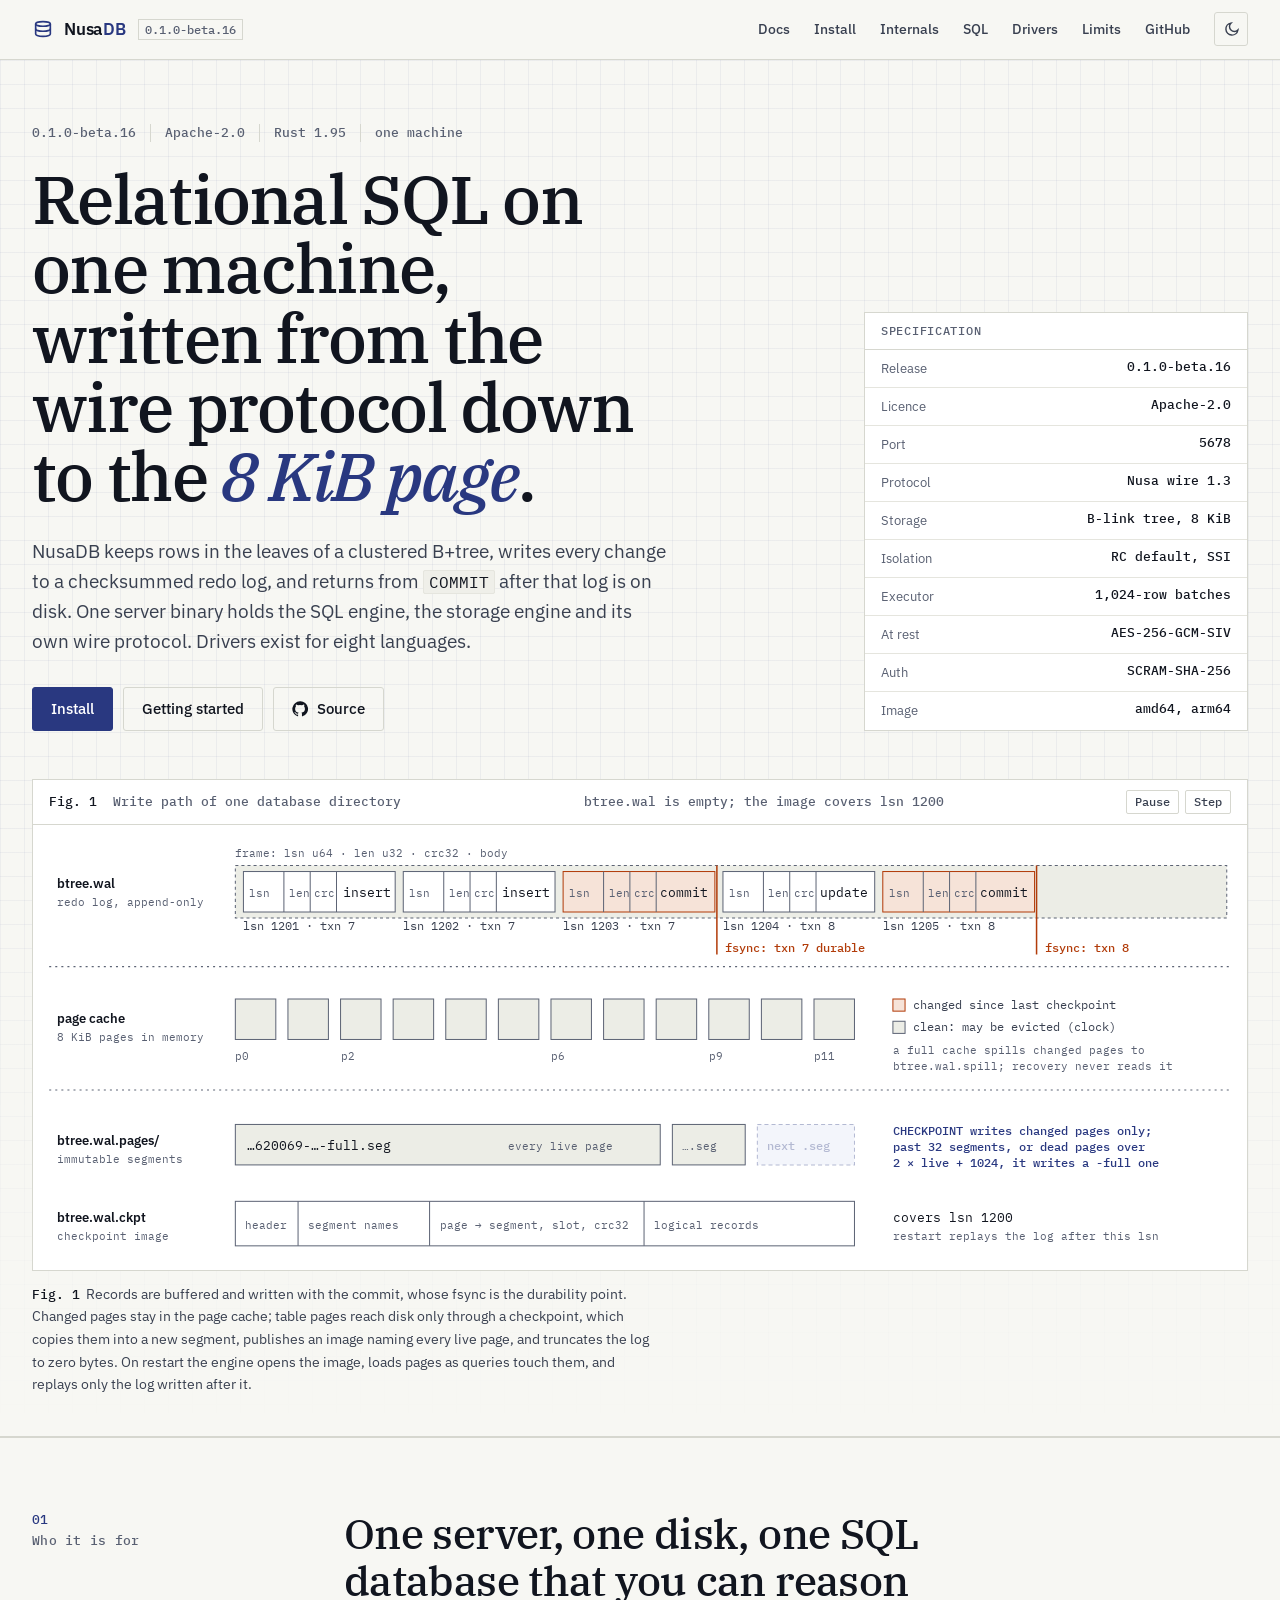
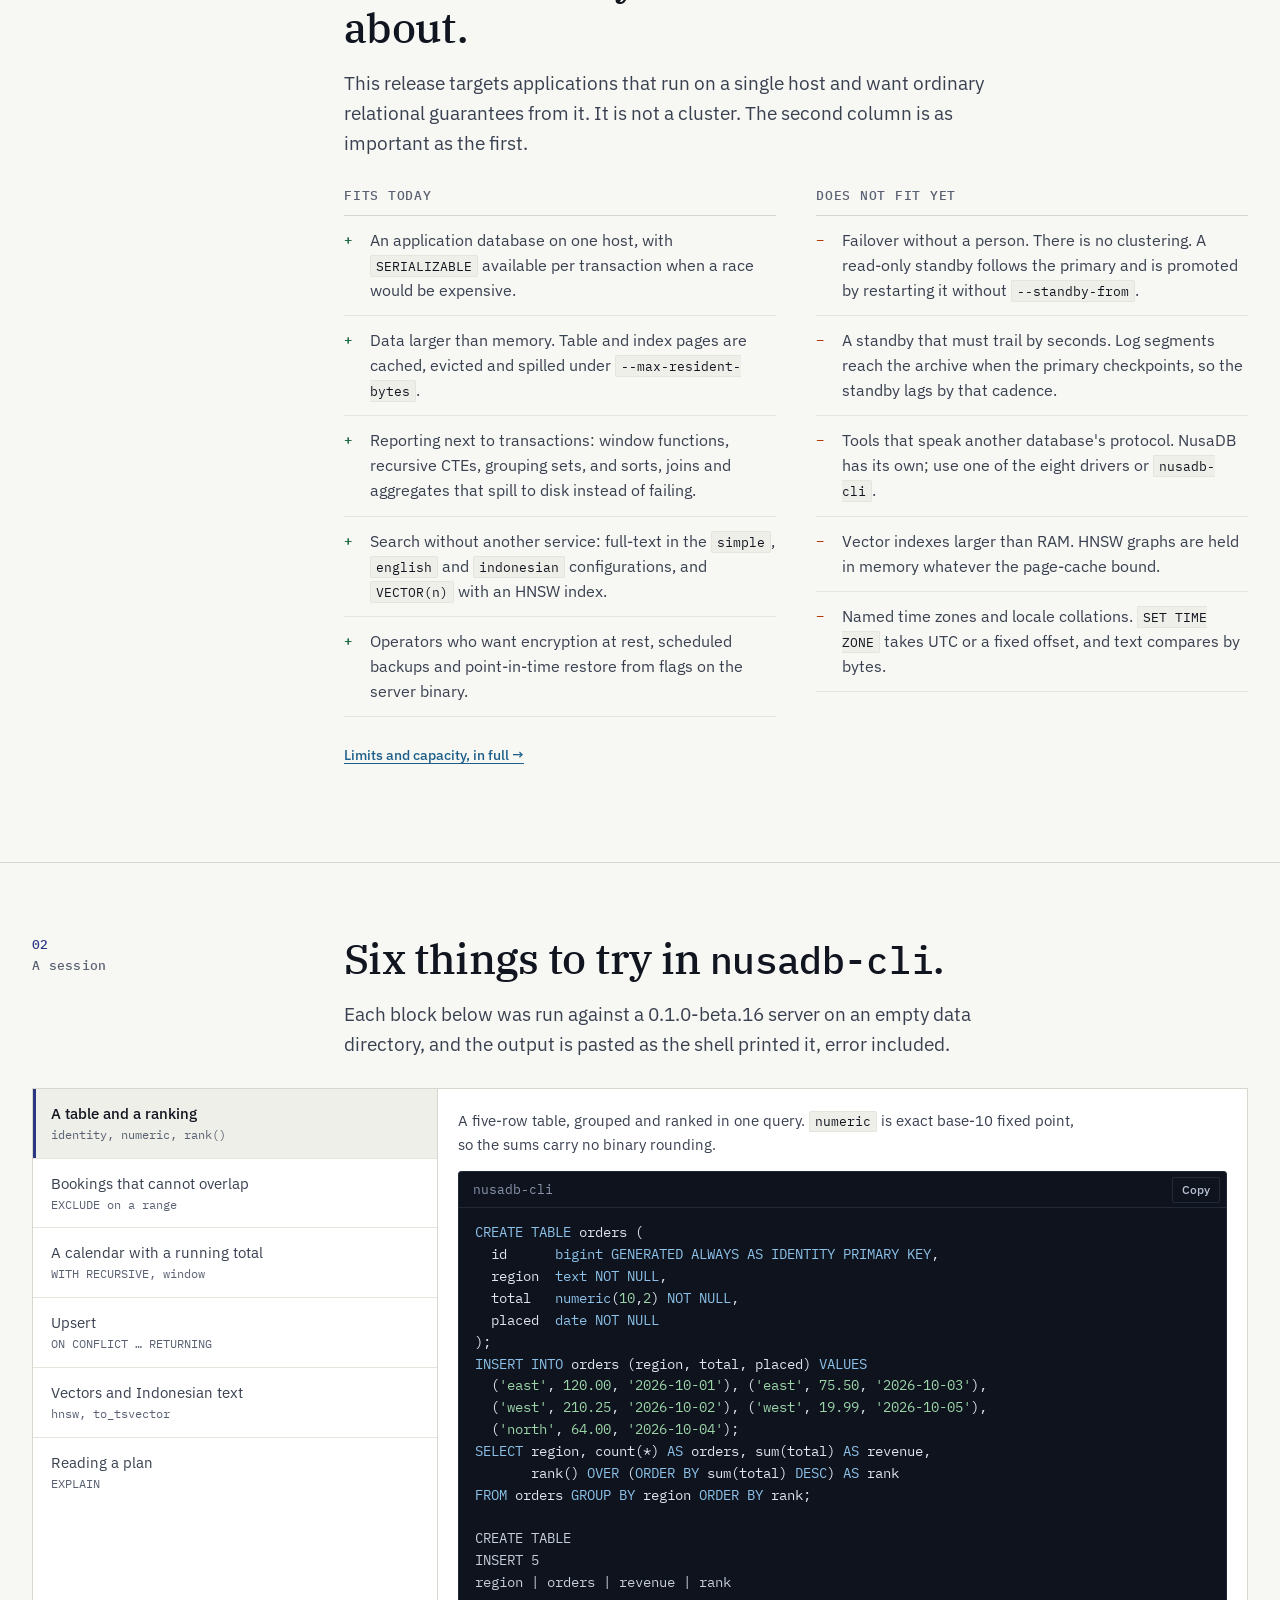
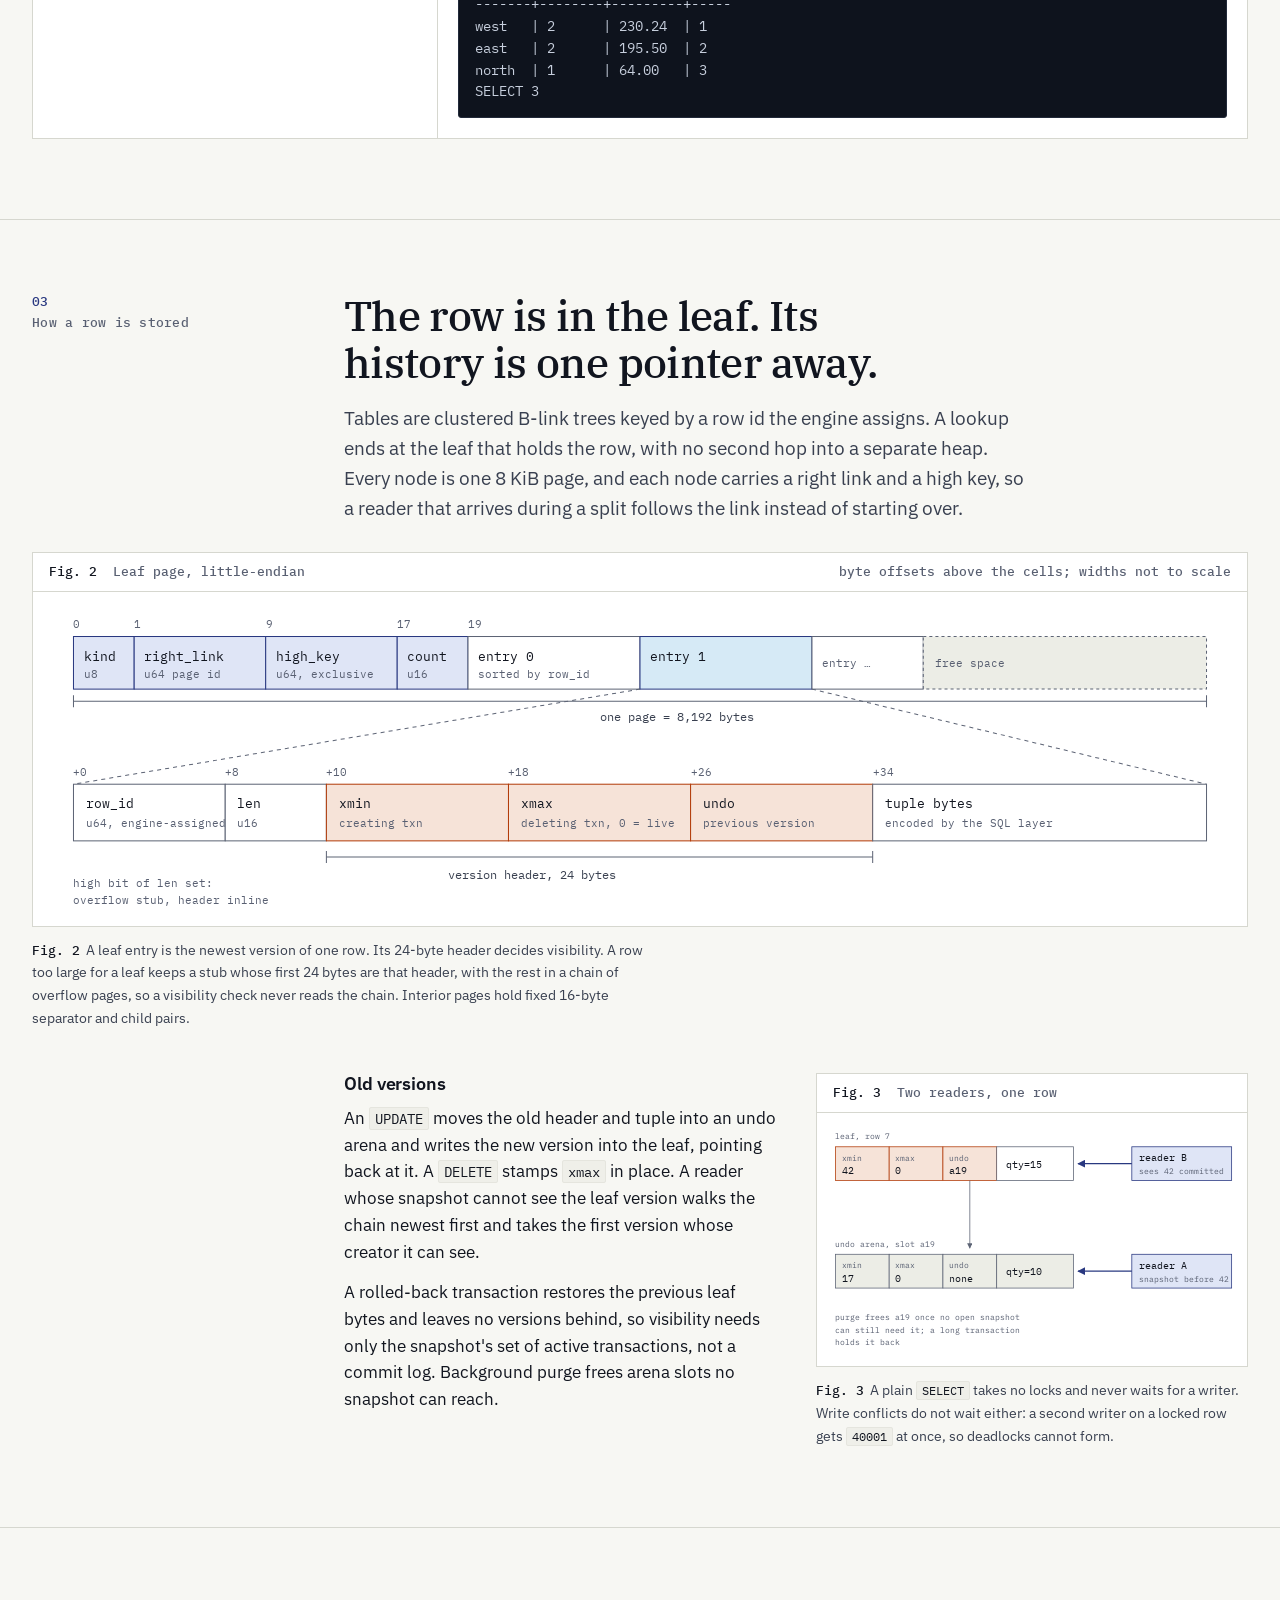
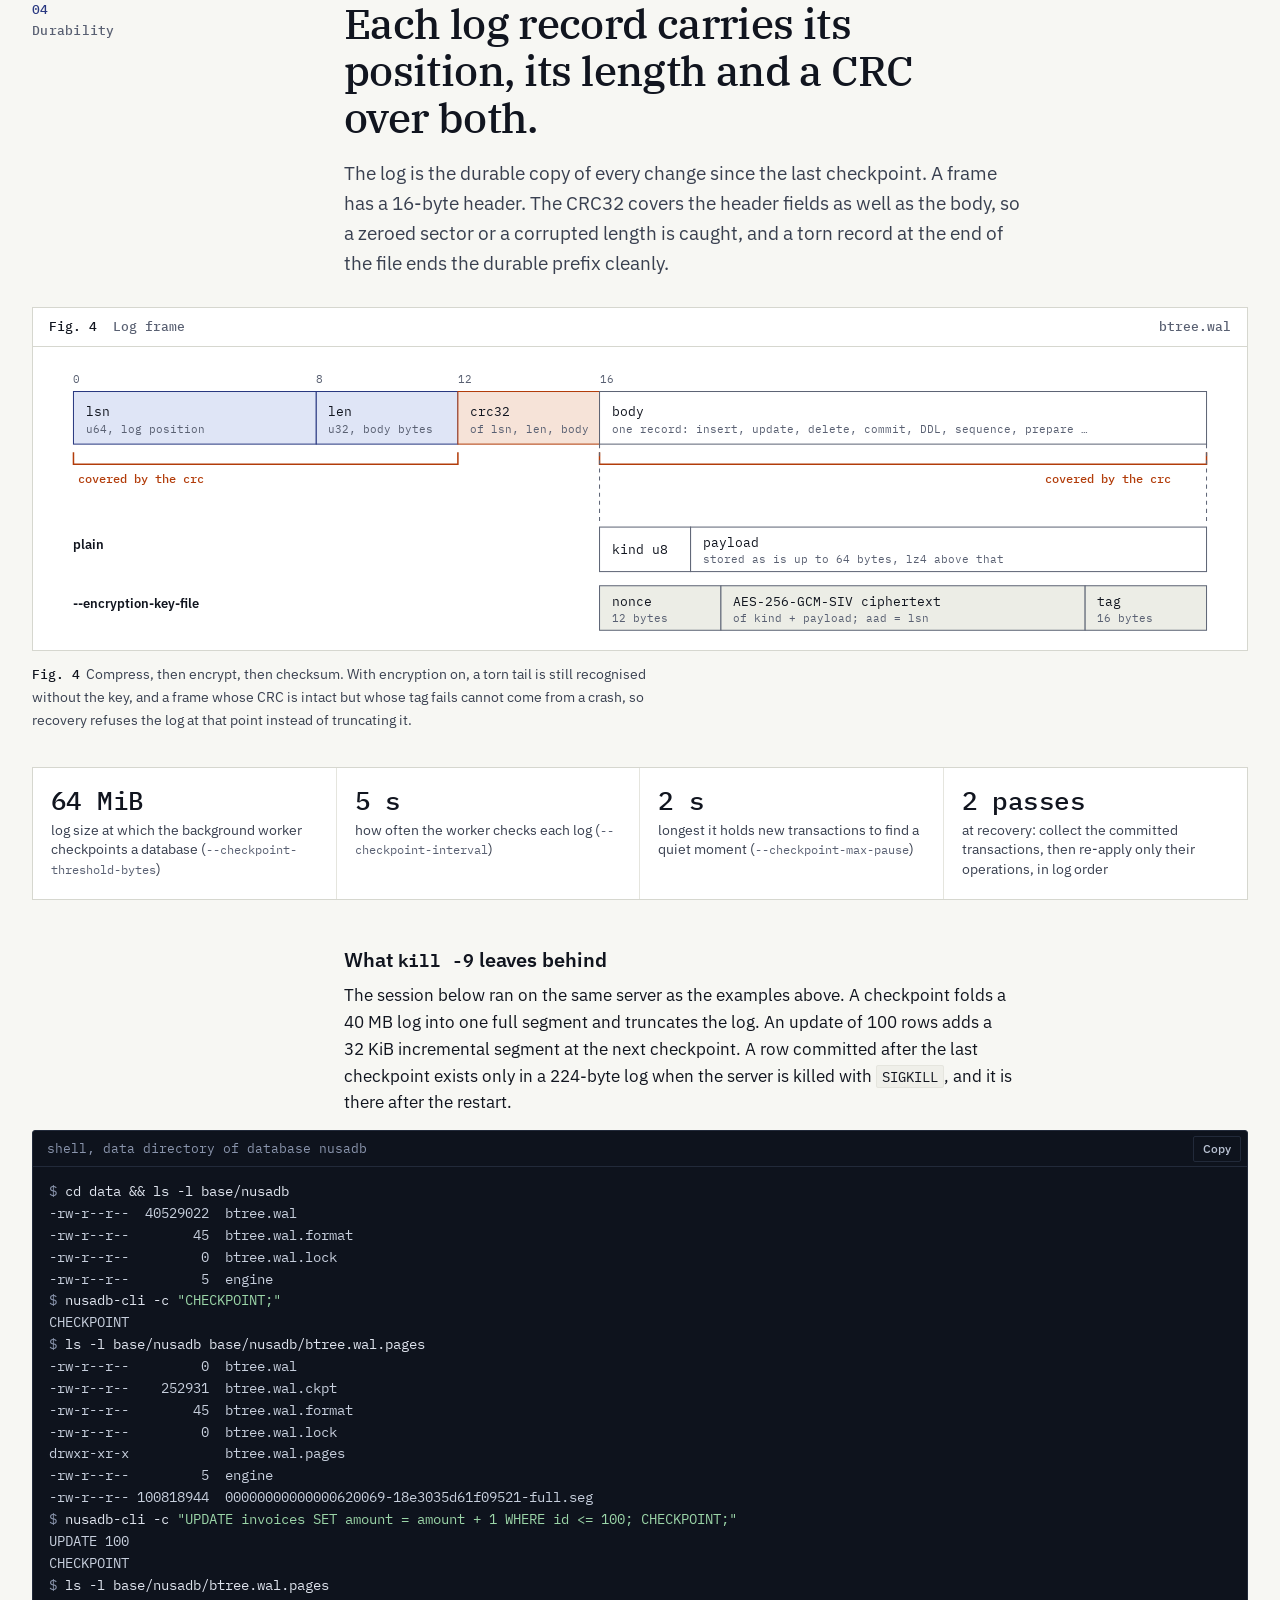
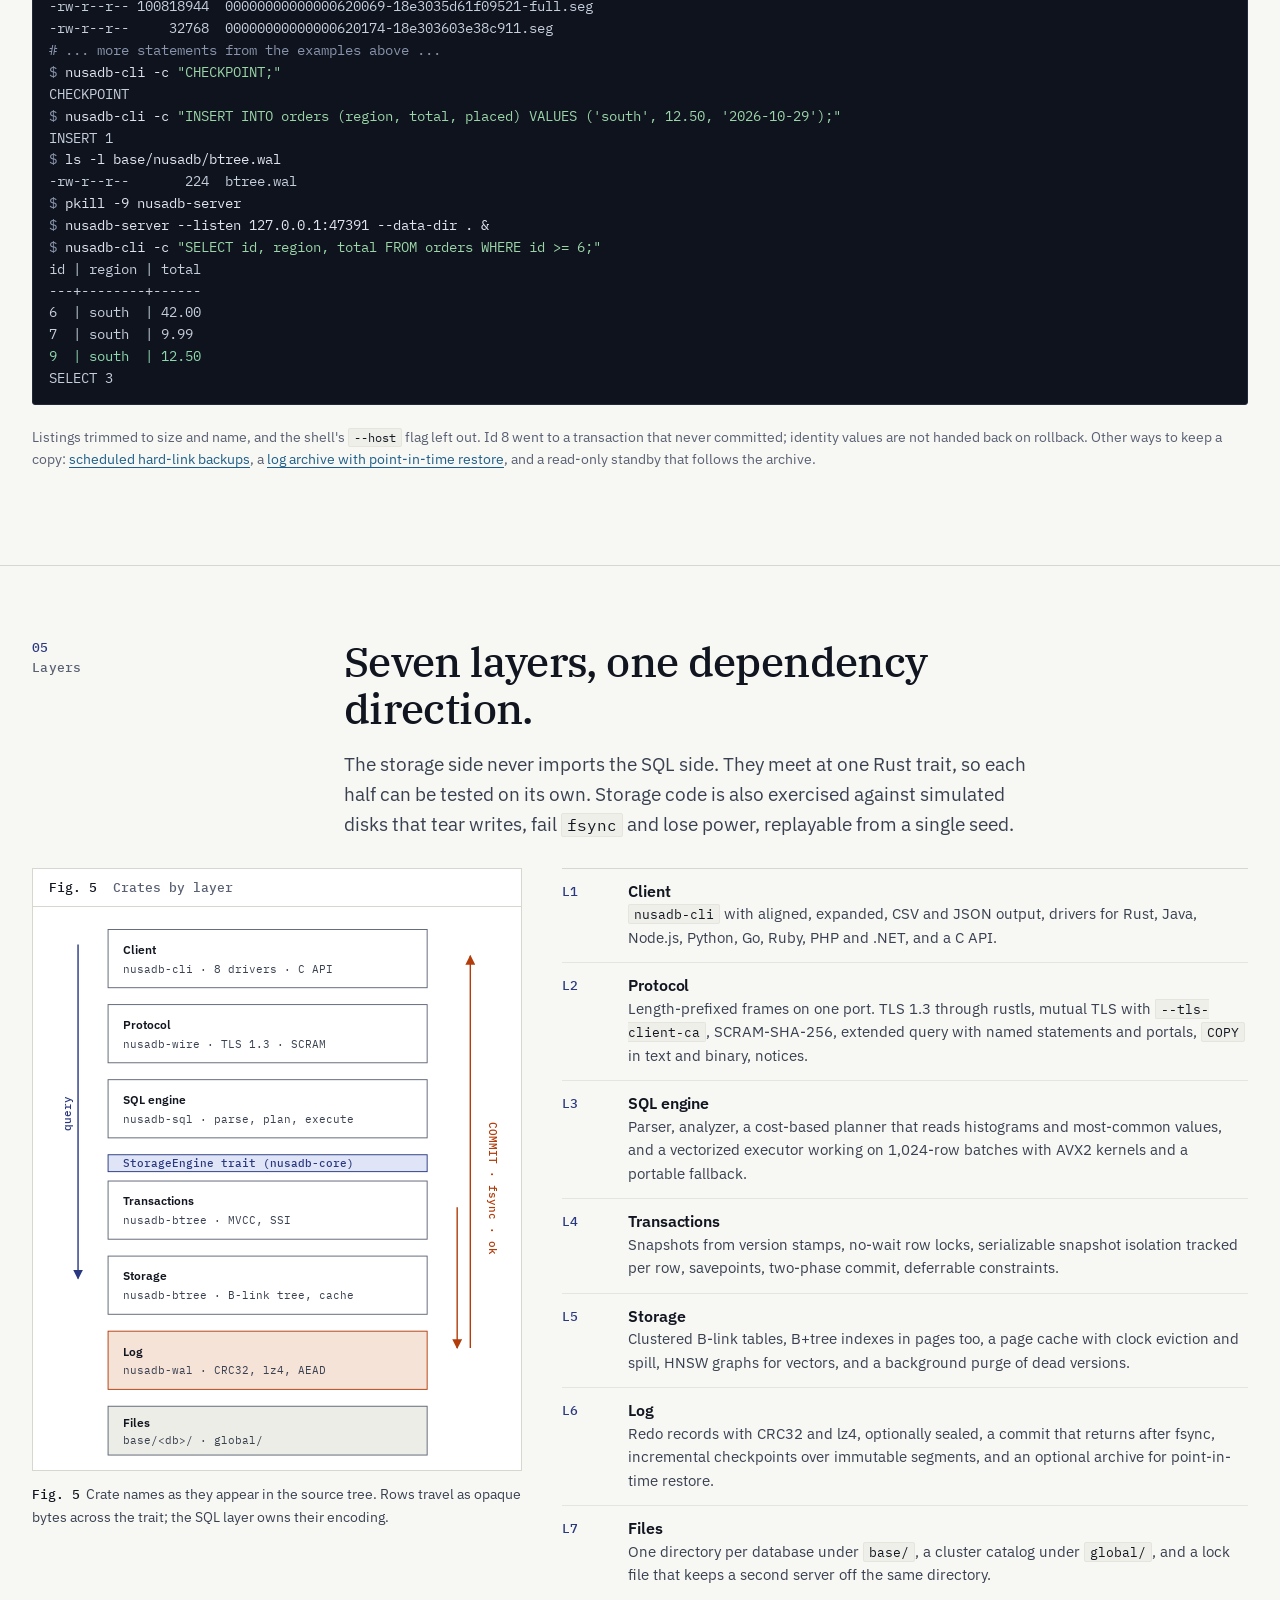
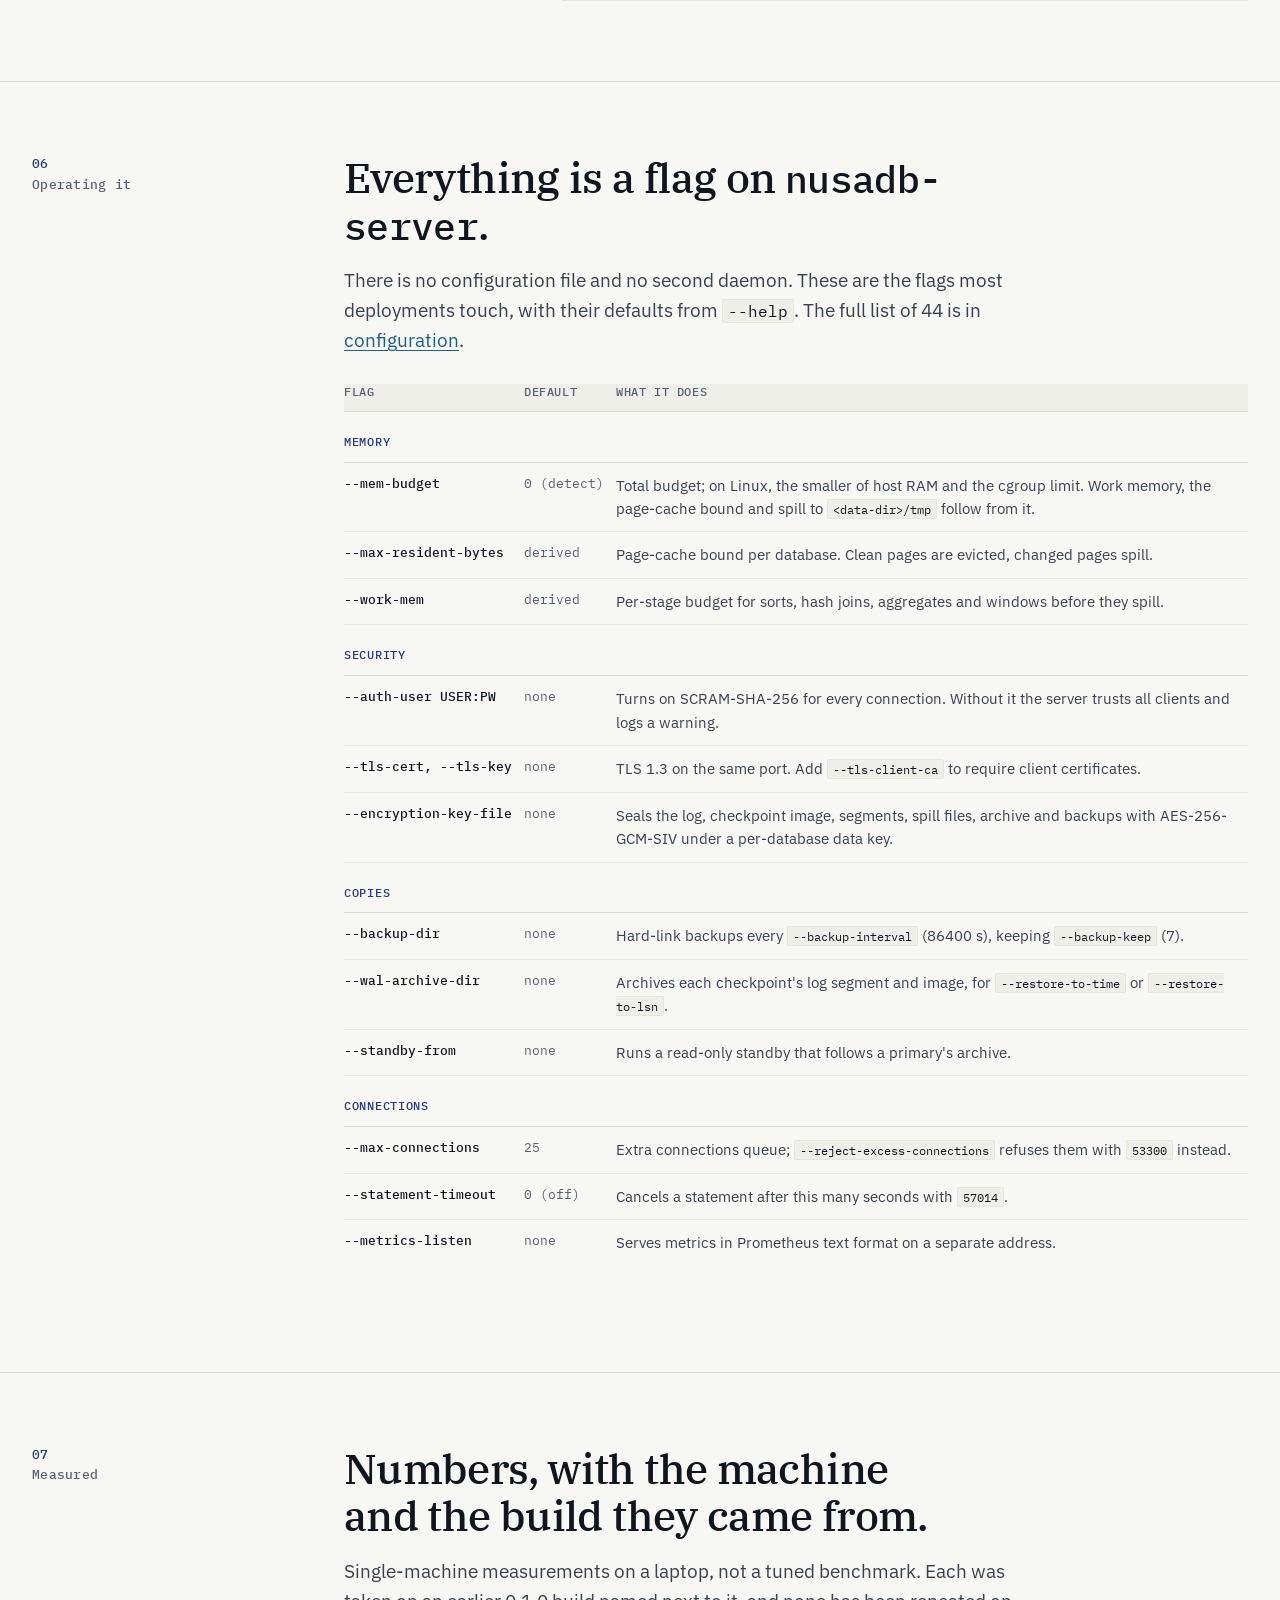
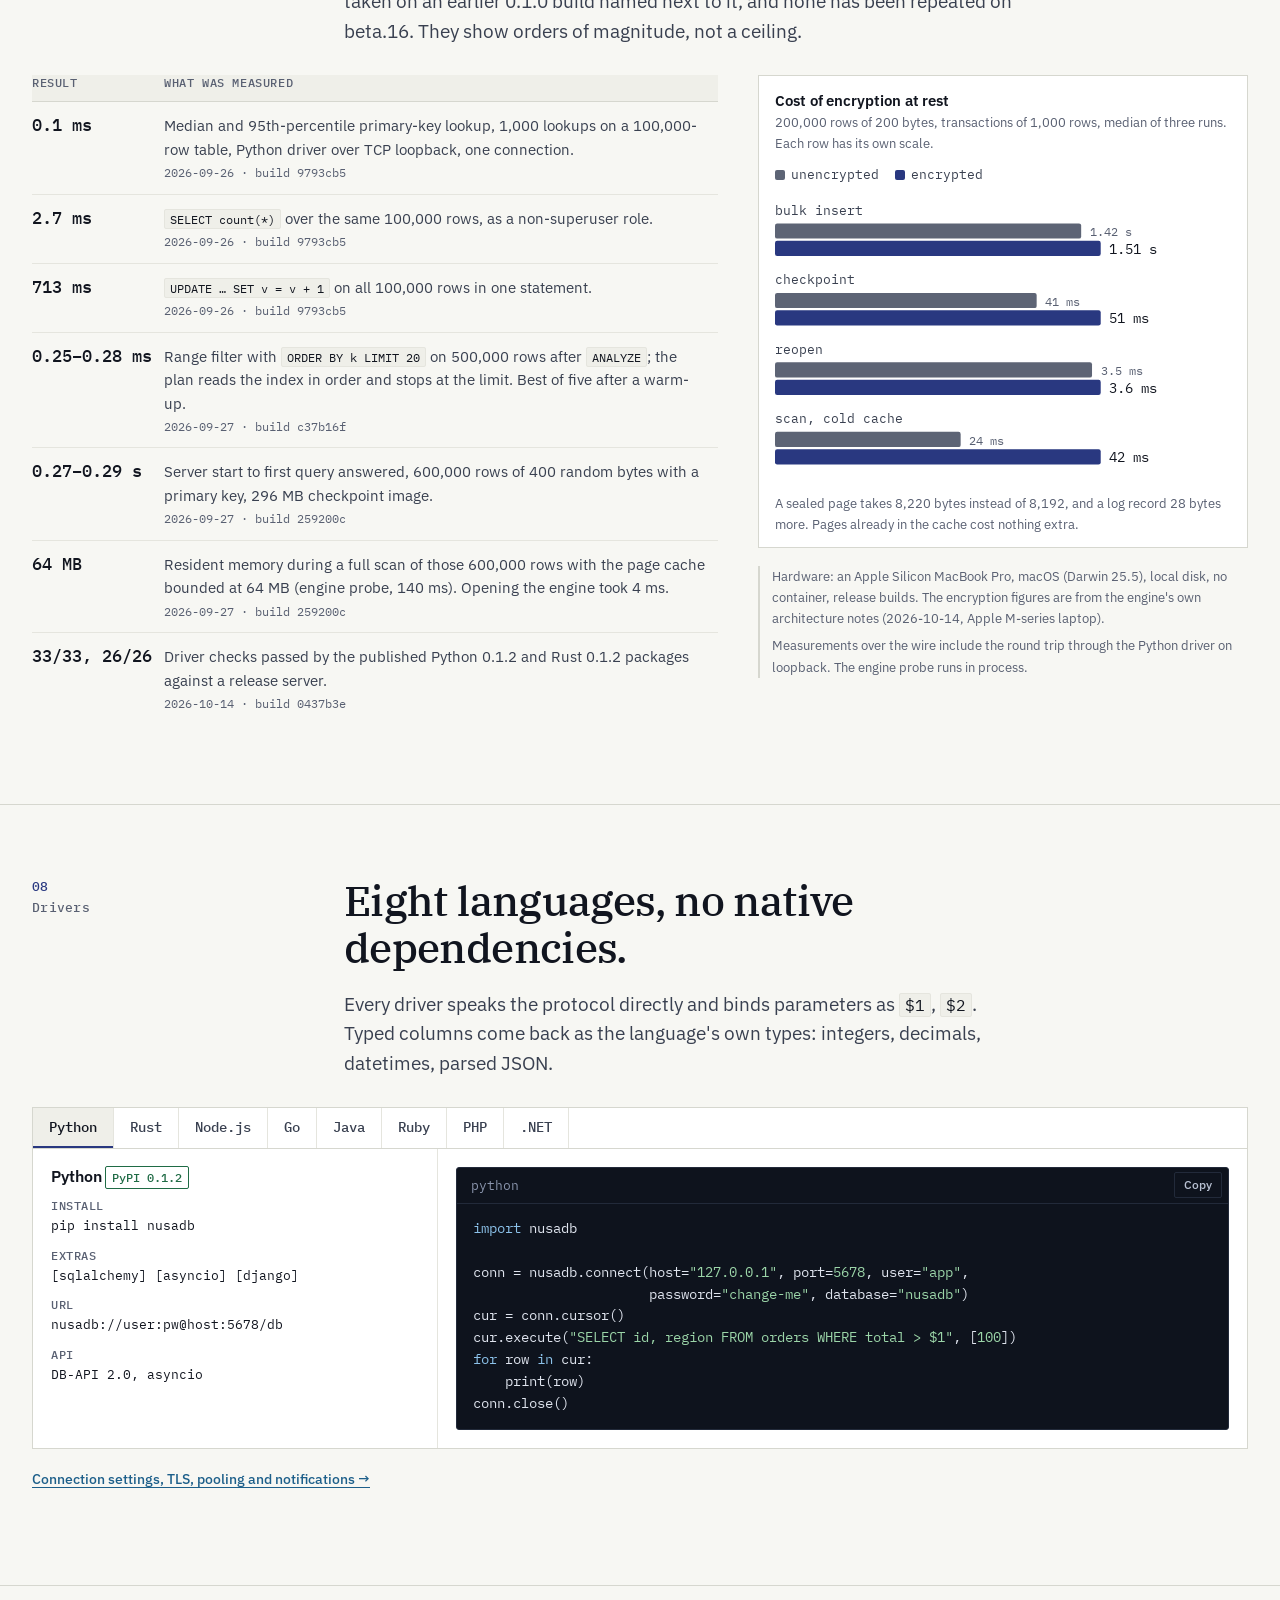
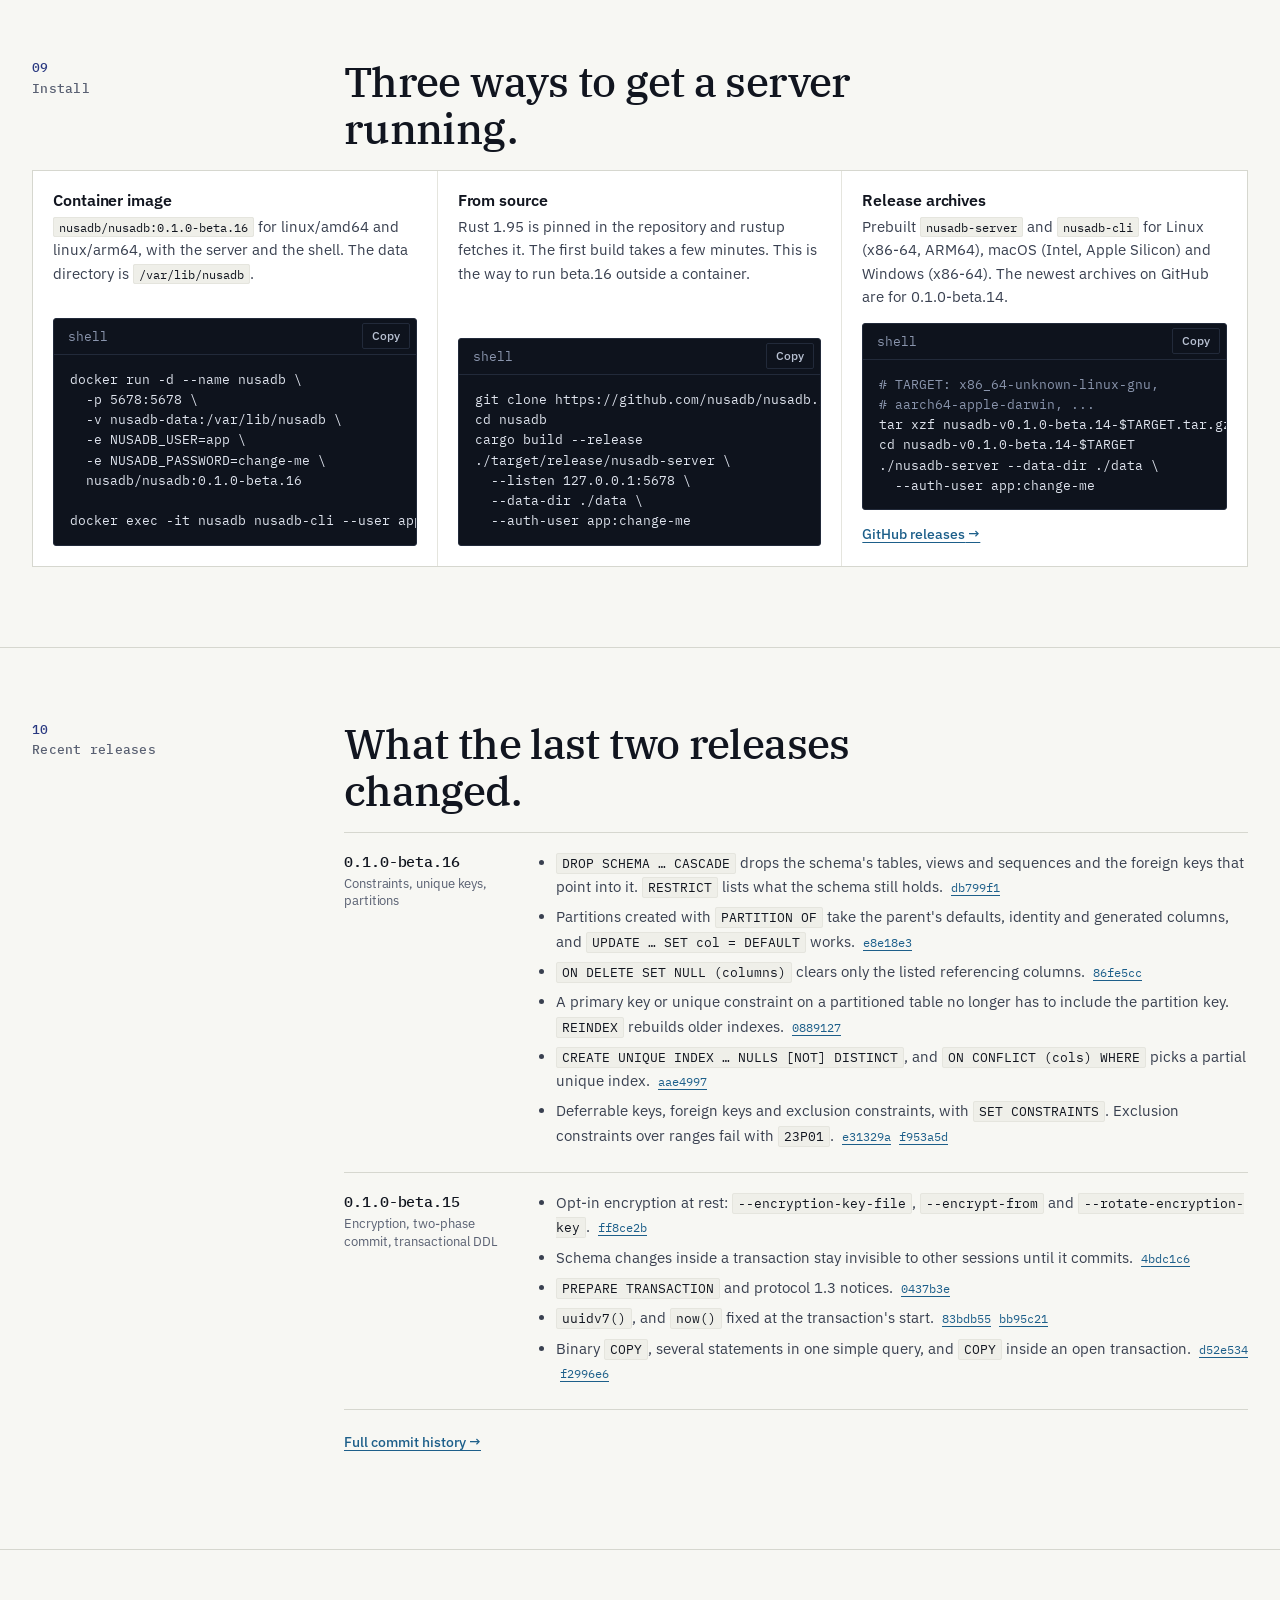
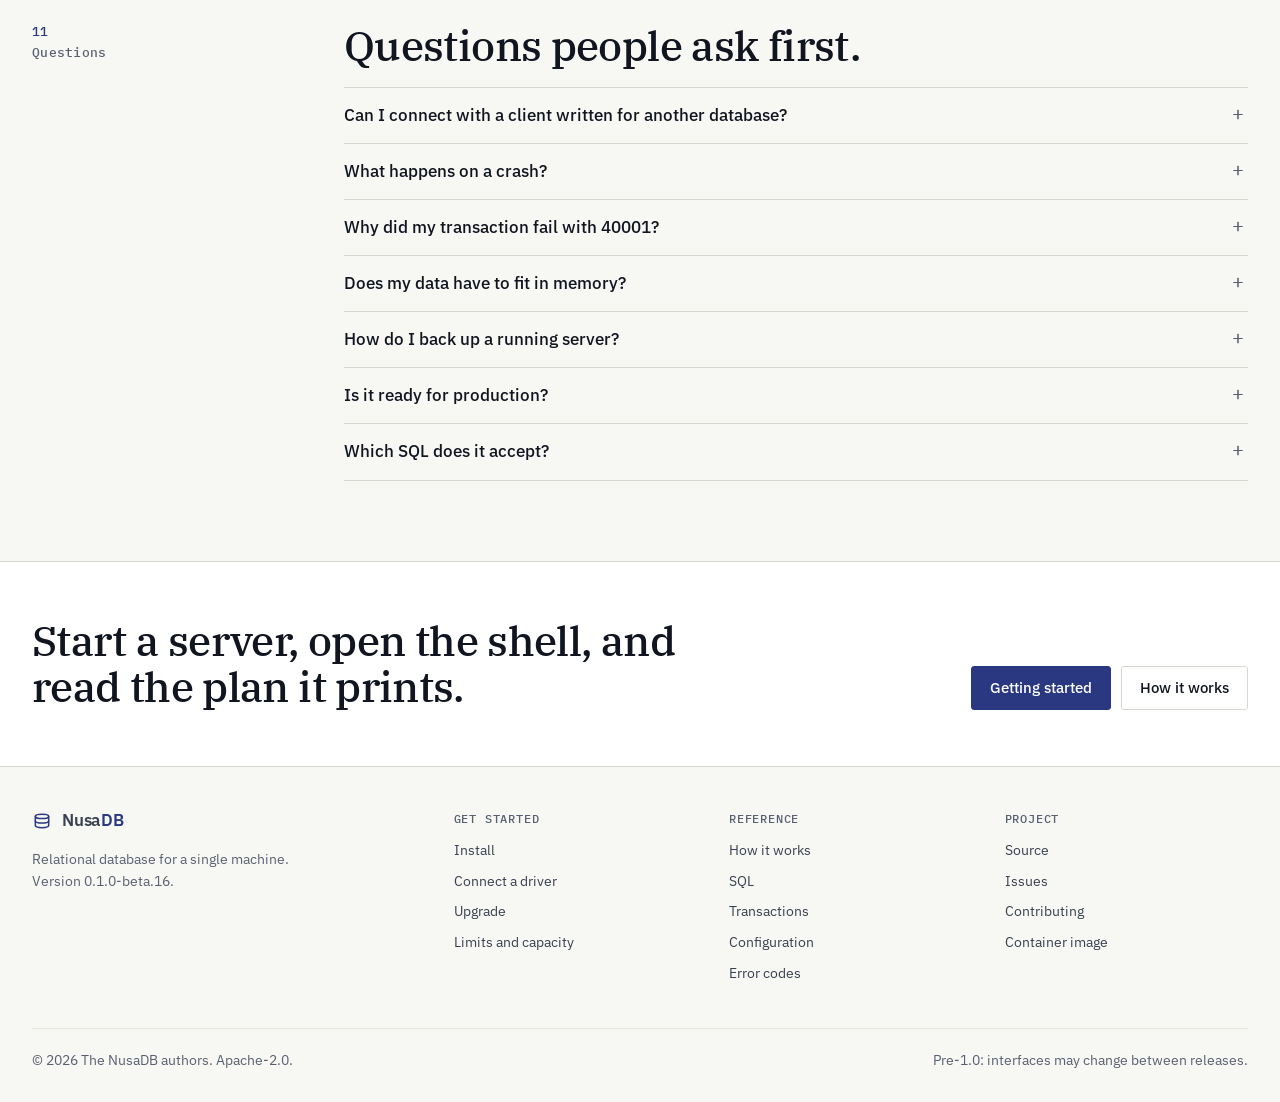
==== index.html @ e0a2a8d9 "Redesign the site as a datasheet, add the internals page and fix outdated docs Home: numbered sectio" ====
<!DOCTYPE html>
<html lang="en">
<head>
<meta charset="utf-8" />
<meta name="viewport" content="width=device-width, initial-scale=1" />
<title>NusaDB · relational database for a single machine</title>
<meta name="description" content="NusaDB is an open-source relational database written in Rust: a clustered B+tree on 8 KiB pages, a checksummed redo log, serializable snapshot isolation and its own wire protocol, in one server binary. Version 0.1.0-beta.16, Apache-2.0." />
<meta name="theme-color" content="#0b0f17" />
<meta property="og:type" content="website" />
<meta property="og:title" content="NusaDB" />
<meta property="og:description" content="A relational database for a single machine, written in Rust. Version 0.1.0-beta.16, Apache-2.0." />
<script>document.documentElement.classList.add("js");try{var t=localStorage.getItem("nusadb-theme");if(t==="light"||t==="dark")document.documentElement.setAttribute("data-theme",t)}catch(e){}</script>
<link rel="preconnect" href="https://fonts.googleapis.com" />
<link rel="preconnect" href="https://fonts.gstatic.com" crossorigin />
<link href="https://fonts.googleapis.com/css2?family=IBM+Plex+Mono:wght@400;500&family=IBM+Plex+Sans:wght@400;500;600&family=IBM+Plex+Serif:ital,wght@0,500;1,500&display=swap" rel="stylesheet" />
<link rel="stylesheet" href="css/style.css?v=20261029r2" />
</head>
<body>
<a class="skip" href="#main">Skip to content</a>

<header class="masthead">
  <div class="wrap masthead-in">
    <a class="brand" href="./">
      <svg width="22" height="22" viewBox="0 0 24 24" fill="none" stroke="currentColor" stroke-width="1.8" stroke-linecap="round" aria-hidden="true">
        <path d="M4 6.5c0-1.4 3.6-2.5 8-2.5s8 1.1 8 2.5-3.6 2.5-8 2.5-8-1.1-8-2.5Z"/>
        <path d="M4 6.5v11c0 1.4 3.6 2.5 8 2.5s8-1.1 8-2.5v-11"/>
        <path d="M4 12c0 1.4 3.6 2.5 8 2.5s8-1.1 8-2.5"/>
      </svg>
      <span>Nusa<b>DB</b></span>
      <span class="ver">0.1.0-beta.16</span>
    </a>
    <nav class="mast-nav" id="mastNav" aria-label="Main">
      <ul>
        <li><a href="docs/">Docs</a></li>
        <li><a href="#install">Install</a></li>
        <li><a href="docs/internals.html">Internals</a></li>
        <li><a href="docs/sql.html">SQL</a></li>
        <li><a href="docs/clients.html">Drivers</a></li>
        <li><a href="docs/limits.html">Limits</a></li>
        <li><a href="https://github.com/nusadb/nusadb">GitHub</a></li>
      </ul>
    </nav>
    <div class="mast-tools">
      <button class="icon-btn" id="themeBtn" type="button" aria-label="Switch theme"></button>
      <button class="icon-btn burger" id="burger" type="button" aria-label="Menu" aria-expanded="false" aria-controls="mastNav">
        <svg width="18" height="18" viewBox="0 0 24 24" fill="none" stroke="currentColor" stroke-width="2" stroke-linecap="round" aria-hidden="true"><path d="M3 6h18M3 12h18M3 18h18"/></svg>
      </button>
    </div>
  </div>
</header>

<main id="main">

<!-- ================================================================ hero -->
<section class="hero" aria-labelledby="hero-title">
  <div class="wrap hero-in">
    <div class="hero-copy">
      <p class="hero-kicker"><span>0.1.0-beta.16</span><span>Apache-2.0</span><span>Rust 1.95</span><span>one machine</span></p>
      <h1 id="hero-title">Relational SQL on one machine, written from the wire protocol down to the <em>8&nbsp;KiB page</em>.</h1>
      <p class="lede">
        NusaDB keeps rows in the leaves of a clustered B+tree, writes every change to a
        checksummed redo log, and returns from <code>COMMIT</code> after that log is on disk.
        One server binary holds the SQL engine, the storage engine and its own wire protocol.
        Drivers exist for eight languages.
      </p>
      <div class="actions">
        <a class="btn btn-primary" href="#install">Install</a>
        <a class="btn btn-line" href="docs/getting-started.html">Getting started</a>
        <a class="btn btn-line" href="https://github.com/nusadb/nusadb">
          <svg width="16" height="16" viewBox="0 0 24 24" fill="currentColor" aria-hidden="true"><path d="M12 .5a11.5 11.5 0 0 0-3.64 22.41c.58.1.79-.25.79-.56v-2c-3.2.7-3.88-1.37-3.88-1.37-.53-1.33-1.28-1.69-1.28-1.69-1.05-.71.08-.7.08-.7 1.16.08 1.77 1.19 1.77 1.19 1.03 1.77 2.7 1.26 3.36.96.1-.75.4-1.26.73-1.55-2.55-.29-5.24-1.28-5.24-5.68 0-1.26.45-2.28 1.19-3.09-.12-.29-.52-1.46.11-3.05 0 0 .97-.31 3.17 1.18a11 11 0 0 1 5.77 0c2.2-1.49 3.17-1.18 3.17-1.18.63 1.59.23 2.76.11 3.05.74.81 1.19 1.83 1.19 3.09 0 4.41-2.69 5.38-5.25 5.67.41.36.78 1.06.78 2.14v3.17c0 .31.21.67.8.56A11.5 11.5 0 0 0 12 .5Z"/></svg>
          Source
        </a>
      </div>
    </div>

    <aside class="spec" aria-labelledby="spec-title">
      <h2 id="spec-title">Specification</h2>
      <dl>
        <dt>Release</dt><dd>0.1.0-beta.16</dd>
        <dt>Licence</dt><dd>Apache-2.0</dd>
        <dt>Port</dt><dd>5678</dd>
        <dt>Protocol</dt><dd>Nusa wire 1.3</dd>
        <dt>Storage</dt><dd>B-link tree, 8 KiB</dd>
        <dt>Isolation</dt><dd>RC default, SSI</dd>
        <dt>Executor</dt><dd>1,024-row batches</dd>
        <dt>At rest</dt><dd>AES-256-GCM-SIV</dd>
        <dt>Auth</dt><dd>SCRAM-SHA-256</dd>
        <dt>Image</dt><dd>amd64, arm64</dd>
      </dl>
    </aside>

    <!-- Fig. 1: the one animated drawing on the site. It shows the write path:
         records appended to the log, the fsync that makes a commit durable,
         pages dirtied in the cache, and a checkpoint writing only the changed
         pages to a new segment before the log is truncated. Without script or
         with reduced motion, the drawing stays in its pre-checkpoint state. -->
    <figure class="fig logfig" id="logfig" aria-labelledby="fig1-cap">
      <div class="fig-frame">
        <div class="fig-head">
          <span><b>Fig. 1</b> &nbsp;Write path of one database directory</span>
          <span class="state" id="lfState" aria-live="polite">2 transactions committed, checkpoint pending</span>
          <span class="ctl"><button type="button" id="lfPlay">Pause</button><button type="button" id="lfStep">Step</button></span>
        </div>
        <div class="fig-scroll">
<svg viewBox="0 0 1200 440" role="img" aria-label="Diagram: insert, update and commit records are appended to btree.wal; a commit returns after fsync; changed 8 KiB pages are marked in the page cache; a checkpoint writes only those pages to a new immutable segment, publishes a checkpoint image covering the last log position, and truncates the log.">
  <defs>
    <marker id="ah" viewBox="0 0 10 10" refX="9" refY="5" markerWidth="7" markerHeight="7" orient="auto-start-reverse"><path d="M0 0L10 5L0 10z" class="d-arrow"/></marker>
    <marker id="ahs" viewBox="0 0 10 10" refX="9" refY="5" markerWidth="7" markerHeight="7" orient="auto-start-reverse"><path d="M0 0L10 5L0 10z" class="d-arrow-sig"/></marker>
    <marker id="ahb" viewBox="0 0 10 10" refX="9" refY="5" markerWidth="7" markerHeight="7" orient="auto-start-reverse"><path d="M0 0L10 5L0 10z" class="d-arrow-brand"/></marker>
  </defs>

  <!-- lane labels -->
  <text class="d-txt-b" x="24" y="62">btree.wal</text>
  <text class="d-txt-3" x="24" y="80">redo log, append-only</text>
  <text class="d-txt-b" x="24" y="196">page cache</text>
  <text class="d-txt-3" x="24" y="214">8 KiB pages in memory</text>
  <text class="d-txt-b" x="24" y="316">btree.wal.pages/</text>
  <text class="d-txt-3" x="24" y="334">immutable segments</text>
  <text class="d-txt-b" x="24" y="392">btree.wal.ckpt</text>
  <text class="d-txt-3" x="24" y="410">checkpoint image</text>
  <line class="d-line" x1="16" y1="140" x2="1184" y2="140" stroke-dasharray="2 4"/>
  <line class="d-line" x1="16" y1="262" x2="1184" y2="262" stroke-dasharray="2 4"/>

  <!-- the log tape -->
  <rect class="d-box-2" x="200" y="40" width="980" height="52" stroke-dasharray="3 3"/>
  <text class="d-txt-3" x="200" y="32">frame: lsn u64 · len u32 · crc32 · body</text>
  <g id="lfFrames">
    <g class="lf-frame" data-step="1" transform="translate(208 46)">
      <rect class="d-box" width="150" height="40"/><line class="d-tick" x1="40" y1="0" x2="40" y2="40"/><line class="d-tick" x1="66" y1="0" x2="66" y2="40"/><line class="d-tick" x1="92" y1="0" x2="92" y2="40"/>
      <text class="d-txt-3" x="6" y="25">lsn</text><text class="d-txt-3" x="45" y="25">len</text><text class="d-txt-3" x="70" y="25">crc</text><text class="d-txt" x="98" y="25">insert</text>
      <text class="d-txt-2" x="0" y="58">lsn 1201 · txn 7</text>
    </g>
    <g class="lf-frame" data-step="2" transform="translate(366 46)">
      <rect class="d-box" width="150" height="40"/><line class="d-tick" x1="40" y1="0" x2="40" y2="40"/><line class="d-tick" x1="66" y1="0" x2="66" y2="40"/><line class="d-tick" x1="92" y1="0" x2="92" y2="40"/>
      <text class="d-txt-3" x="6" y="25">lsn</text><text class="d-txt-3" x="45" y="25">len</text><text class="d-txt-3" x="70" y="25">crc</text><text class="d-txt" x="98" y="25">insert</text>
      <text class="d-txt-2" x="0" y="58">lsn 1202 · txn 7</text>
    </g>
    <g class="lf-frame" data-step="3" transform="translate(524 46)">
      <rect class="d-box-sig" width="150" height="40"/><line class="d-tick" x1="40" y1="0" x2="40" y2="40"/><line class="d-tick" x1="66" y1="0" x2="66" y2="40"/><line class="d-tick" x1="92" y1="0" x2="92" y2="40"/>
      <text class="d-txt-3" x="6" y="25">lsn</text><text class="d-txt-3" x="45" y="25">len</text><text class="d-txt-3" x="70" y="25">crc</text><text class="d-txt" x="96" y="25">commit</text>
      <text class="d-txt-2" x="0" y="58">lsn 1203 · txn 7</text>
    </g>
    <g class="lf-frame" data-step="4" transform="translate(682 46)">
      <rect class="d-box" width="150" height="40"/><line class="d-tick" x1="40" y1="0" x2="40" y2="40"/><line class="d-tick" x1="66" y1="0" x2="66" y2="40"/><line class="d-tick" x1="92" y1="0" x2="92" y2="40"/>
      <text class="d-txt-3" x="6" y="25">lsn</text><text class="d-txt-3" x="45" y="25">len</text><text class="d-txt-3" x="70" y="25">crc</text><text class="d-txt" x="96" y="25">update</text>
      <text class="d-txt-2" x="0" y="58">lsn 1204 · txn 8</text>
    </g>
    <g class="lf-frame" data-step="5" transform="translate(840 46)">
      <rect class="d-box-sig" width="150" height="40"/><line class="d-tick" x1="40" y1="0" x2="40" y2="40"/><line class="d-tick" x1="66" y1="0" x2="66" y2="40"/><line class="d-tick" x1="92" y1="0" x2="92" y2="40"/>
      <text class="d-txt-3" x="6" y="25">lsn</text><text class="d-txt-3" x="45" y="25">len</text><text class="d-txt-3" x="70" y="25">crc</text><text class="d-txt" x="96" y="25">commit</text>
      <text class="d-txt-2" x="0" y="58">lsn 1205 · txn 8</text>
    </g>
  </g>
  <!-- fsync markers: the durability point of each commit -->
  <g class="lf-flash on" id="lfSync1">
    <line class="d-line-sig" x1="676" y1="40" x2="676" y2="128"/>
    <text class="d-txt-sig" x="684" y="126">fsync: txn 7 durable</text>
  </g>
  <g class="lf-flash on" id="lfSync2">
    <line class="d-line-sig" x1="992" y1="40" x2="992" y2="128"/>
    <text class="d-txt-sig" x="1000" y="126">fsync: txn 8</text>
  </g>

  <!-- the page cache: twelve 8 KiB pages; data-dirty lists the step that dirties each -->
  <g id="lfPages">
    <rect class="lf-page d-clean" x="200" y="172" width="40" height="40"/>
    <rect class="lf-page d-clean" x="252" y="172" width="40" height="40"/>
    <rect class="lf-page d-dirty" x="304" y="172" width="40" height="40" data-dirty="1"/>
    <rect class="lf-page d-clean" x="356" y="172" width="40" height="40"/>
    <rect class="lf-page d-clean" x="408" y="172" width="40" height="40"/>
    <rect class="lf-page d-clean" x="460" y="172" width="40" height="40"/>
    <rect class="lf-page d-dirty" x="512" y="172" width="40" height="40" data-dirty="2"/>
    <rect class="lf-page d-clean" x="564" y="172" width="40" height="40"/>
    <rect class="lf-page d-clean" x="616" y="172" width="40" height="40"/>
    <rect class="lf-page d-dirty" x="668" y="172" width="40" height="40" data-dirty="4"/>
    <rect class="lf-page d-clean" x="720" y="172" width="40" height="40"/>
    <rect class="lf-page d-clean" x="772" y="172" width="40" height="40"/>
  </g>
  <text class="d-txt-3" x="200" y="232">p0</text><text class="d-txt-3" x="304" y="232">p2</text><text class="d-txt-3" x="512" y="232">p6</text><text class="d-txt-3" x="668" y="232">p9</text><text class="d-txt-3" x="772" y="232">p11</text>
  <rect class="d-dirty" x="850" y="172" width="12" height="12"/><text class="d-txt-2" x="870" y="182">changed since last checkpoint</text>
  <rect class="d-clean" x="850" y="194" width="12" height="12"/><text class="d-txt-2" x="870" y="204">clean: may be evicted (clock)</text>
  <text class="d-txt-3" x="850" y="226">a full cache spills changed pages to</text>
  <text class="d-txt-3" x="850" y="242">btree.wal.spill; recovery never reads it</text>

  <!-- segments -->
  <rect class="d-box-2" x="200" y="296" width="420" height="40"/>
  <text class="d-txt" x="212" y="321">…620069-…-full.seg</text>
  <text class="d-txt-3" x="470" y="321">every live page</text>
  <rect class="d-box-2" x="632" y="296" width="72" height="40"/>
  <text class="d-txt-3" x="642" y="321">….seg</text>
  <g class="lf-seg" id="lfSeg">
    <rect class="d-box-brand" id="lfSegBox" x="716" y="296" width="96" height="40" stroke-dasharray="4 3"/>
    <text class="d-txt-brand" id="lfSegTxt" x="726" y="321">next .seg</text>
  </g>
  <path class="d-line-brand d-dash" id="lfCkptArrow" d="M688 214 C 700 260, 740 260, 762 292" marker-end="url(#ahb)"/>
  <text class="d-txt-brand" x="850" y="306">CHECKPOINT writes changed pages only;</text>
  <text class="d-txt-brand" x="850" y="322">past 32 segments, or dead pages over</text>
  <text class="d-txt-brand" x="850" y="338">2 × live + 1024, it writes a -full one</text>

  <!-- the image -->
  <rect class="d-box" x="200" y="372" width="612" height="44"/>
  <line class="d-tick" x1="262" y1="372" x2="262" y2="416"/><line class="d-tick" x1="392" y1="372" x2="392" y2="416"/><line class="d-tick" x1="604" y1="372" x2="604" y2="416"/>
  <text class="d-txt-3" x="210" y="399">header</text>
  <text class="d-txt-3" x="272" y="399">segment names</text>
  <text class="d-txt-3" x="402" y="399">page → segment, slot, crc32</text>
  <text class="d-txt-3" x="614" y="399">logical records</text>
  <text class="d-txt" id="lfCovers" x="850" y="392">covers lsn 1200</text>
  <text class="d-txt-3" x="850" y="410">restart replays the log after this lsn</text>
</svg>
        </div>
      </div>
      <figcaption id="fig1-cap"><b>Fig. 1</b>Records are buffered and written with the commit, whose fsync is the durability point. Changed pages stay in the page cache; table pages reach disk only through a checkpoint, which copies them into a new segment, publishes an image naming every live page, and truncates the log to zero bytes. On restart the engine opens the image, loads pages as queries touch them, and replays only the log written after it.</figcaption>
    </figure>
  </div>
</section>

<!-- ================================================================ 01 fit -->
<section class="sec" id="fit" aria-labelledby="fit-title">
  <div class="wrap sec-in">
    <p class="sec-label"><b>01</b>Who it is for</p>
    <div class="sec-body">
      <h2 id="fit-title">One server, one disk, one SQL database that you can reason about.</h2>
      <p class="lede">
        This release targets applications that run on a single host and want ordinary
        relational guarantees from it. It is not a cluster. The second column is as
        important as the first.
      </p>
      <div class="cols-2">
        <div>
          <p class="fit-h">Fits today</p>
          <ul class="fitlist yes">
            <li>An application database on one host, with <code>SERIALIZABLE</code> available per transaction when a race would be expensive.</li>
            <li>Data larger than memory. Table and index pages are cached, evicted and spilled under <code>--max-resident-bytes</code>.</li>
            <li>Reporting next to transactions: window functions, recursive CTEs, grouping sets, and sorts, joins and aggregates that spill to disk instead of failing.</li>
            <li>Search without another service: full-text in the <code>simple</code>, <code>english</code> and <code>indonesian</code> configurations, and <code>VECTOR(n)</code> with an HNSW index.</li>
            <li>Operators who want encryption at rest, scheduled backups and point-in-time restore from flags on the server binary.</li>
          </ul>
        </div>
        <div>
          <p class="fit-h">Does not fit yet</p>
          <ul class="fitlist no">
            <li>Failover without a person. There is no clustering. A read-only standby follows the primary and is promoted by restarting it without <code>--standby-from</code>.</li>
            <li>A standby that must trail by seconds. Log segments reach the archive when the primary checkpoints, so the standby lags by that cadence.</li>
            <li>Tools that speak another database's protocol. NusaDB has its own; use one of the eight drivers or <code>nusadb-cli</code>.</li>
            <li>Vector indexes larger than RAM. HNSW graphs are held in memory whatever the page-cache bound.</li>
            <li>Named time zones and locale collations. <code>SET TIME ZONE</code> takes UTC or a fixed offset, and text compares by bytes.</li>
          </ul>
        </div>
      </div>
      <p style="margin-top:24px"><a class="more" href="docs/limits.html">Limits and capacity, in full</a></p>
    </div>
  </div>
</section>

<!-- ================================================================ 02 session -->
<section class="sec" id="session" aria-labelledby="session-title">
  <div class="wrap sec-in">
    <p class="sec-label"><b>02</b>A session</p>
    <div class="sec-body">
      <h2 id="session-title">Six things to try in <code>nusadb-cli</code>.</h2>
      <p class="lede">Each block below was run against a 0.1.0-beta.16 server on an empty data directory, and the output is pasted as the shell printed it, error included.</p>
    </div>
    <div class="sec-wide">
      <div class="tour" data-tabs>
        <ul class="tour-list" role="tablist" aria-label="Examples">
          <li><button type="button" role="tab" id="t1" aria-controls="p1" aria-selected="true">A table and a ranking<small>identity, numeric, rank()</small></button></li>
          <li><button type="button" role="tab" id="t2" aria-controls="p2" aria-selected="false">Bookings that cannot overlap<small>EXCLUDE on a range</small></button></li>
          <li><button type="button" role="tab" id="t3" aria-controls="p3" aria-selected="false">A calendar with a running total<small>WITH RECURSIVE, window</small></button></li>
          <li><button type="button" role="tab" id="t4" aria-controls="p4" aria-selected="false">Upsert<small>ON CONFLICT … RETURNING</small></button></li>
          <li><button type="button" role="tab" id="t5" aria-controls="p5" aria-selected="false">Vectors and Indonesian text<small>hnsw, to_tsvector</small></button></li>
          <li><button type="button" role="tab" id="t6" aria-controls="p6" aria-selected="false">Reading a plan<small>EXPLAIN</small></button></li>
        </ul>
        <div class="tour-panels">
          <div class="tour-panel" role="tabpanel" id="p1" aria-labelledby="t1">
            <p>A five-row table, grouped and ranked in one query. <code>numeric</code> is exact base-10 fixed point, so the sums carry no binary rounding.</p>
            <div class="code">
              <div class="code-bar"><span>nusadb-cli</span><button class="copy" type="button"><em>Copy</em></button></div>
<pre><span class="k">CREATE TABLE</span> orders (
  id      <span class="k">bigint GENERATED ALWAYS AS IDENTITY PRIMARY KEY</span>,
  region  <span class="k">text NOT NULL</span>,
  total   <span class="k">numeric</span>(<span class="s">10</span>,<span class="s">2</span>) <span class="k">NOT NULL</span>,
  placed  <span class="k">date NOT NULL</span>
);
<span class="k">INSERT INTO</span> orders (region, total, placed) <span class="k">VALUES</span>
  (<span class="s">'east'</span>, <span class="s">120.00</span>, <span class="s">'2026-10-01'</span>), (<span class="s">'east'</span>, <span class="s">75.50</span>, <span class="s">'2026-10-03'</span>),
  (<span class="s">'west'</span>, <span class="s">210.25</span>, <span class="s">'2026-10-02'</span>), (<span class="s">'west'</span>, <span class="s">19.99</span>, <span class="s">'2026-10-05'</span>),
  (<span class="s">'north'</span>, <span class="s">64.00</span>, <span class="s">'2026-10-04'</span>);
<span class="k">SELECT</span> region, count(*) <span class="k">AS</span> orders, sum(total) <span class="k">AS</span> revenue,
       rank() <span class="k">OVER</span> (<span class="k">ORDER BY</span> sum(total) <span class="k">DESC</span>) <span class="k">AS</span> rank
<span class="k">FROM</span> orders <span class="k">GROUP BY</span> region <span class="k">ORDER BY</span> rank;

<span class="o">CREATE TABLE</span>
<span class="o">INSERT 5</span>
<span class="o">region | orders | revenue | rank</span>
<span class="o">-------+--------+---------+-----</span>
<span class="o">west   | 2      | 230.24  | 1</span>
<span class="o">east   | 2      | 195.50  | 2</span>
<span class="o">north  | 1      | 64.00   | 3</span>
<span class="o">SELECT 3</span></pre>
            </div>
          </div>

          <div class="tour-panel" role="tabpanel" id="p2" aria-labelledby="t2">
            <p>An exclusion constraint refuses a second booking of room 101 whose time range overlaps the first. The error reports both keys, with the <code>+07</code> input normalised to UTC.</p>
            <div class="code">
              <div class="code-bar"><span>nusadb-cli</span><button class="copy" type="button"><em>Copy</em></button></div>
<pre><span class="k">CREATE TABLE</span> booking (
  room    <span class="k">int</span>,
  during  <span class="k">tstzrange</span>,
  <span class="k">CONSTRAINT</span> no_double_booking
    <span class="k">EXCLUDE USING</span> gist (room <span class="k">WITH</span> =, during <span class="k">WITH</span> &amp;&amp;)
);
<span class="k">INSERT INTO</span> booking <span class="k">VALUES</span> (<span class="s">101</span>, <span class="s">'[2026-11-02 09:00+07, 2026-11-02 11:00+07)'</span>);
<span class="k">INSERT INTO</span> booking <span class="k">VALUES</span> (<span class="s">101</span>, <span class="s">'[2026-11-02 10:30+07, 2026-11-02 12:00+07)'</span>);

<span class="o">CREATE TABLE</span>
<span class="o">INSERT 1</span>
<span class="e">ERROR 23P01: conflicting key value violates exclusion constraint "no_double_booking":
key (room, during)=(101, ["2026-11-02 03:30:00+00","2026-11-02 05:00:00+00"))
conflicts with existing key (room, during)=(101, ["2026-11-02 02:00:00+00","2026-11-02 04:00:00+00"))</span></pre>
            </div>
          </div>

          <div class="tour-panel" role="tabpanel" id="p3" aria-labelledby="t3">
            <p>A recursive CTE generates the days, a left join keeps the empty ones, and a window over the grouped sum gives the running total. Uses the <code>orders</code> table from the first example.</p>
            <div class="code">
              <div class="code-bar"><span>nusadb-cli</span><button class="copy" type="button"><em>Copy</em></button></div>
<pre><span class="k">WITH RECURSIVE</span> days(d) <span class="k">AS</span> (
  <span class="k">SELECT DATE</span> <span class="s">'2026-10-01'</span>
  <span class="k">UNION ALL</span>
  <span class="k">SELECT</span> d + <span class="s">1</span> <span class="k">FROM</span> days <span class="k">WHERE</span> d &lt; <span class="k">DATE</span> <span class="s">'2026-10-05'</span>
)
<span class="k">SELECT</span> d <span class="k">AS</span> day,
       coalesce(sum(o.total), <span class="s">0</span>) <span class="k">AS</span> revenue,
       sum(coalesce(sum(o.total), <span class="s">0</span>)) <span class="k">OVER</span> (<span class="k">ORDER BY</span> d) <span class="k">AS</span> running
<span class="k">FROM</span> days <span class="k">LEFT JOIN</span> orders o <span class="k">ON</span> o.placed = d
<span class="k">GROUP BY</span> d <span class="k">ORDER BY</span> d;

<span class="o">day        | revenue | running</span>
<span class="o">-----------+---------+--------</span>
<span class="o">2026-10-01 | 120.00  | 120.00</span>
<span class="o">2026-10-02 | 210.25  | 330.25</span>
<span class="o">2026-10-03 | 75.50   | 405.75</span>
<span class="o">2026-10-04 | 64.00   | 469.75</span>
<span class="o">2026-10-05 | 19.99   | 489.74</span>
<span class="o">SELECT 5</span></pre>
            </div>
          </div>

          <div class="tour-panel" role="tabpanel" id="p4" aria-labelledby="t4">
            <p>The existing SKU is incremented, the new one is inserted, and <code>RETURNING</code> reports what each row ended up as. The tag counts both rows.</p>
            <div class="code">
              <div class="code-bar"><span>nusadb-cli</span><button class="copy" type="button"><em>Copy</em></button></div>
<pre><span class="k">CREATE TABLE</span> stock (sku <span class="k">text PRIMARY KEY</span>, qty <span class="k">int NOT NULL</span>);
<span class="k">INSERT INTO</span> stock <span class="k">VALUES</span> (<span class="s">'KOPI-250'</span>, <span class="s">10</span>);
<span class="k">INSERT INTO</span> stock <span class="k">VALUES</span> (<span class="s">'KOPI-250'</span>, <span class="s">5</span>), (<span class="s">'TEH-100'</span>, <span class="s">8</span>)
  <span class="k">ON CONFLICT</span> (sku) <span class="k">DO UPDATE SET</span> qty = stock.qty + excluded.qty
  <span class="k">RETURNING</span> sku, qty;

<span class="o">CREATE TABLE</span>
<span class="o">INSERT 1</span>
<span class="o">sku      | qty</span>
<span class="o">---------+----</span>
<span class="o">KOPI-250 | 15</span>
<span class="o">TEH-100  | 8</span>
<span class="o">INSERT 2</span></pre>
            </div>
          </div>

          <div class="tour-panel" role="tabpanel" id="p5" aria-labelledby="t5">
            <p>Nearest neighbours by cosine distance through an HNSW index, then a full-text match where the <code>indonesian</code> configuration stems <em>dikirim</em> to <em>kirim</em>.</p>
            <div class="code">
              <div class="code-bar"><span>nusadb-cli</span><button class="copy" type="button"><em>Copy</em></button></div>
<pre><span class="k">CREATE TABLE</span> notes (id <span class="k">int PRIMARY KEY</span>, body <span class="k">text</span>, emb <span class="k">vector</span>(<span class="s">3</span>));
<span class="k">INSERT INTO</span> notes <span class="k">VALUES</span>
  (<span class="s">1</span>, <span class="s">'Pengiriman ke Surabaya terlambat dua hari'</span>, <span class="s">'[0.9,0.1,0.0]'</span>),
  (<span class="s">2</span>, <span class="s">'Pembayaran berhasil diproses'</span>,             <span class="s">'[0.1,0.9,0.1]'</span>),
  (<span class="s">3</span>, <span class="s">'Paket dikirim ulang ke Surabaya'</span>,          <span class="s">'[0.8,0.2,0.1]'</span>);
<span class="k">CREATE INDEX</span> notes_emb <span class="k">ON</span> notes <span class="k">USING</span> hnsw (emb vector_cosine_ops);

<span class="k">SELECT</span> id, round((emb &lt;=&gt; <span class="s">'[1,0,0]'</span>)::<span class="k">numeric</span>, <span class="s">4</span>) <span class="k">AS</span> distance
<span class="k">FROM</span> notes <span class="k">ORDER BY</span> emb &lt;=&gt; <span class="s">'[1,0,0]'</span> <span class="k">LIMIT</span> <span class="s">2</span>;

<span class="k">SELECT</span> id, body <span class="k">FROM</span> notes
<span class="k">WHERE</span> to_tsvector(<span class="s">'indonesian'</span>, body) @@ to_tsquery(<span class="s">'indonesian'</span>, <span class="s">'kirim &amp; surabaya'</span>);

<span class="o">id | distance</span>
<span class="o">---+---------</span>
<span class="o">1  | 0.0061</span>
<span class="o">3  | 0.0369</span>
<span class="o">SELECT 2</span>
<span class="o">id | body</span>
<span class="o">---+--------------------------------</span>
<span class="o">3  | Paket dikirim ulang ke Surabaya</span>
<span class="o">SELECT 1</span></pre>
            </div>
          </div>

          <div class="tour-panel" role="tabpanel" id="p6" aria-labelledby="t6">
            <p>20,000 customers and 200,000 invoices after <code>ANALYZE</code>. The point filter on the customer's key becomes an index scan on the primary key, and the join is hashed.</p>
            <div class="code">
              <div class="code-bar"><span>nusadb-cli</span><button class="copy" type="button"><em>Copy</em></button></div>
<pre><span class="k">EXPLAIN SELECT</span> c.name, sum(i.amount)
<span class="k">FROM</span> customers c <span class="k">JOIN</span> invoices i <span class="k">ON</span> i.customer_id = c.id
<span class="k">WHERE</span> c.id = <span class="s">42</span>
<span class="k">GROUP BY</span> c.name;

<span class="o">plan</span>
<span class="o">-------------------------------------------------</span>
<span class="o">Project (2 column(s))</span>
<span class="o">  GroupAggregate (1 key(s), 1 aggregate(s))</span>
<span class="o">    HashJoin (Inner, 1 key(s))</span>
<span class="o">      Filter</span>
<span class="o">        IndexScan: customers using customers_pkey</span>
<span class="o">      SeqScan: invoices</span>
<span class="o">SELECT 6</span></pre>
            </div>
          </div>
        </div>
      </div>
    </div>
  </div>
</section>

<!-- ================================================================ 03 storage -->
<section class="sec" id="storage" aria-labelledby="storage-title">
  <div class="wrap sec-in">
    <p class="sec-label"><b>03</b>How a row is stored</p>
    <div class="sec-body">
      <h2 id="storage-title">The row is in the leaf. Its history is one pointer away.</h2>
      <p class="lede">
        Tables are clustered B-link trees keyed by a row id the engine assigns. A lookup ends at
        the leaf that holds the row, with no second hop into a separate heap. Every node is one
        8&nbsp;KiB page, and each node carries a right link and a high key, so a reader that
        arrives during a split follows the link instead of starting over.
      </p>
    </div>
    <div class="sec-wide">
      <figure class="fig" aria-labelledby="fig2-cap">
        <div class="fig-frame">
          <div class="fig-head"><span><b>Fig. 2</b> &nbsp;Leaf page, little-endian</span><span>byte offsets above the cells; widths not to scale</span></div>
          <div class="fig-scroll">
<svg viewBox="0 0 1200 330" role="img" aria-label="Diagram of an 8,192-byte leaf page: kind at byte 0, right link at 1, high key at 9, entry count at 17, entries from byte 19. Each entry holds a row id, a length, a 24-byte version header of xmin, xmax and undo pointer, then the tuple bytes.">
  <defs><marker id="ah2" viewBox="0 0 10 10" refX="9" refY="5" markerWidth="7" markerHeight="7" orient="auto-start-reverse"><path d="M0 0L10 5L0 10z" class="d-arrow"/></marker></defs>
  <!-- page -->
  <text class="d-txt-3" x="40" y="36">0</text><text class="d-txt-3" x="100" y="36">1</text><text class="d-txt-3" x="230" y="36">9</text><text class="d-txt-3" x="360" y="36">17</text><text class="d-txt-3" x="430" y="36">19</text>
  <rect class="d-box-brand" x="40" y="44" width="60" height="52"/><text class="d-txt" x="50" y="68">kind</text><text class="d-txt-3" x="50" y="85">u8</text>
  <rect class="d-box-brand" x="100" y="44" width="130" height="52"/><text class="d-txt" x="110" y="68">right_link</text><text class="d-txt-3" x="110" y="85">u64 page id</text>
  <rect class="d-box-brand" x="230" y="44" width="130" height="52"/><text class="d-txt" x="240" y="68">high_key</text><text class="d-txt-3" x="240" y="85">u64, exclusive</text>
  <rect class="d-box-brand" x="360" y="44" width="70" height="52"/><text class="d-txt" x="370" y="68">count</text><text class="d-txt-3" x="370" y="85">u16</text>
  <rect class="d-box" x="430" y="44" width="170" height="52"/><text class="d-txt" x="440" y="68">entry 0</text><text class="d-txt-3" x="440" y="85">sorted by row_id</text>
  <rect class="d-box-blue" x="600" y="44" width="170" height="52"/><text class="d-txt" x="610" y="68">entry 1</text>
  <rect class="d-box" x="770" y="44" width="110" height="52"/><text class="d-txt-3" x="780" y="74">entry …</text>
  <rect class="d-box-2" x="880" y="44" width="280" height="52" stroke-dasharray="3 3"/><text class="d-txt-3" x="892" y="74">free space</text>
  <line class="d-tick" x1="40" y1="108" x2="1160" y2="108"/><line class="d-tick" x1="40" y1="102" x2="40" y2="114"/><line class="d-tick" x1="1160" y1="102" x2="1160" y2="114"/>
  <text class="d-txt-2" x="560" y="128">one page = 8,192 bytes</text>
  <!-- expansion of entry 1 -->
  <path class="d-line d-dash" d="M600 96 L 40 190"/><path class="d-line d-dash" d="M770 96 L 1160 190"/>
  <text class="d-txt-3" x="40" y="182">+0</text><text class="d-txt-3" x="190" y="182">+8</text><text class="d-txt-3" x="290" y="182">+10</text><text class="d-txt-3" x="470" y="182">+18</text><text class="d-txt-3" x="650" y="182">+26</text><text class="d-txt-3" x="830" y="182">+34</text>
  <rect class="d-box" x="40" y="190" width="150" height="56"/><text class="d-txt" x="52" y="214">row_id</text><text class="d-txt-3" x="52" y="232">u64, engine-assigned</text>
  <rect class="d-box" x="190" y="190" width="100" height="56"/><text class="d-txt" x="202" y="214">len</text><text class="d-txt-3" x="202" y="232">u16</text>
  <rect class="d-box-sig" x="290" y="190" width="180" height="56"/><text class="d-txt" x="302" y="214">xmin</text><text class="d-txt-3" x="302" y="232">creating txn</text>
  <rect class="d-box-sig" x="470" y="190" width="180" height="56"/><text class="d-txt" x="482" y="214">xmax</text><text class="d-txt-3" x="482" y="232">deleting txn, 0 = live</text>
  <rect class="d-box-sig" x="650" y="190" width="180" height="56"/><text class="d-txt" x="662" y="214">undo</text><text class="d-txt-3" x="662" y="232">previous version</text>
  <rect class="d-box" x="830" y="190" width="330" height="56"/><text class="d-txt" x="842" y="214">tuple bytes</text><text class="d-txt-3" x="842" y="232">encoded by the SQL layer</text>
  <line class="d-tick" x1="290" y1="262" x2="830" y2="262"/><line class="d-tick" x1="290" y1="256" x2="290" y2="268"/><line class="d-tick" x1="830" y1="256" x2="830" y2="268"/>
  <text class="d-txt-2" x="410" y="284">version header, 24 bytes</text>
  <path class="d-line" d="M240 246 L 240 300 L 40 300" marker-end="url(#ah2)" opacity="0"/>
  <text class="d-txt-3" x="40" y="292">high bit of len set:</text>
  <text class="d-txt-3" x="40" y="308">overflow stub, header inline</text>
</svg>
          </div>
        </div>
        <figcaption id="fig2-cap"><b>Fig. 2</b>A leaf entry is the newest version of one row. Its 24-byte header decides visibility. A row too large for a leaf keeps a stub whose first 24 bytes are that header, with the rest in a chain of overflow pages, so a visibility check never reads the chain. Interior pages hold fixed 16-byte separator and child pairs.</figcaption>
      </figure>
    </div>
    <div class="sec-body" style="margin-top:44px">
      <div class="cols-2">
        <div>
          <h3 style="font-size:18px;margin-bottom:10px">Old versions</h3>
          <p>
            An <code>UPDATE</code> moves the old header and tuple into an undo arena and writes the
            new version into the leaf, pointing back at it. A <code>DELETE</code> stamps
            <code>xmax</code> in place. A reader whose snapshot cannot see the leaf version walks
            the chain newest first and takes the first version whose creator it can see.
          </p>
          <p>
            A rolled-back transaction restores the previous leaf bytes and leaves no versions
            behind, so visibility needs only the snapshot's set of active transactions, not a
            commit log. Background purge frees arena slots no snapshot can reach.
          </p>
        </div>
        <figure class="fig fig-narrow" aria-labelledby="fig3-cap">
          <div class="fig-frame">
            <div class="fig-head"><span><b>Fig. 3</b> &nbsp;Two readers, one row</span></div>
<svg viewBox="0 0 560 330" role="img" aria-label="Diagram: the leaf holds version xmin 42 with qty 15 and an undo pointer to arena slot 19, which holds version xmin 17 with qty 10. A reader whose snapshot predates the commit of transaction 42 follows the pointer and reads qty 10; a later reader reads qty 15 from the leaf.">
  <defs>
    <marker id="ah3" viewBox="0 0 10 10" refX="9" refY="5" markerWidth="7" markerHeight="7" orient="auto-start-reverse"><path d="M0 0L10 5L0 10z" class="d-arrow"/></marker>
    <marker id="ah3b" viewBox="0 0 10 10" refX="9" refY="5" markerWidth="7" markerHeight="7" orient="auto-start-reverse"><path d="M0 0L10 5L0 10z" class="d-arrow-brand"/></marker>
  </defs>
  <text class="d-txt-3" x="24" y="34">leaf, row 7</text>
  <rect class="d-box-sig" x="24" y="44" width="70" height="44"/><text class="d-txt-3" x="32" y="62">xmin</text><text class="d-txt" x="32" y="80">42</text>
  <rect class="d-box-sig" x="94" y="44" width="70" height="44"/><text class="d-txt-3" x="102" y="62">xmax</text><text class="d-txt" x="102" y="80">0</text>
  <rect class="d-box-sig" x="164" y="44" width="70" height="44"/><text class="d-txt-3" x="172" y="62">undo</text><text class="d-txt" x="172" y="80">a19</text>
  <rect class="d-box" x="234" y="44" width="100" height="44"/><text class="d-txt" x="246" y="71">qty=15</text>
  <path class="d-line" d="M199 88 L 199 176" marker-end="url(#ah3)"/>
  <text class="d-txt-3" x="24" y="174">undo arena, slot a19</text>
  <rect class="d-box-2" x="24" y="184" width="70" height="44"/><text class="d-txt-3" x="32" y="202">xmin</text><text class="d-txt" x="32" y="220">17</text>
  <rect class="d-box-2" x="94" y="184" width="70" height="44"/><text class="d-txt-3" x="102" y="202">xmax</text><text class="d-txt" x="102" y="220">0</text>
  <rect class="d-box-2" x="164" y="184" width="70" height="44"/><text class="d-txt-3" x="172" y="202">undo</text><text class="d-txt" x="172" y="220">none</text>
  <rect class="d-box-2" x="234" y="184" width="100" height="44"/><text class="d-txt" x="246" y="211">qty=10</text>
  <!-- readers -->
  <rect class="d-box-brand" x="410" y="44" width="130" height="44"/><text class="d-txt" x="420" y="63">reader B</text><text class="d-txt-3" x="420" y="80">sees 42 committed</text>
  <path class="d-line-brand" d="M410 66 L 340 66" marker-end="url(#ah3b)"/>
  <rect class="d-box-brand" x="410" y="184" width="130" height="44"/><text class="d-txt" x="420" y="203">reader A</text><text class="d-txt-3" x="420" y="220">snapshot before 42</text>
  <path class="d-line-brand" d="M410 206 L 340 206" marker-end="url(#ah3b)"/>
  <text class="d-txt-3" x="24" y="270">purge frees a19 once no open snapshot</text>
  <text class="d-txt-3" x="24" y="286">can still need it; a long transaction</text>
  <text class="d-txt-3" x="24" y="302">holds it back</text>
</svg>
          </div>
          <figcaption id="fig3-cap"><b>Fig. 3</b>A plain <code>SELECT</code> takes no locks and never waits for a writer. Write conflicts do not wait either: a second writer on a locked row gets <code>40001</code> at once, so deadlocks cannot form.</figcaption>
        </figure>
      </div>
    </div>
  </div>
</section>

<!-- ================================================================ 04 durability -->
<section class="sec" id="durability" aria-labelledby="dur-title">
  <div class="wrap sec-in">
    <p class="sec-label"><b>04</b>Durability</p>
    <div class="sec-body">
      <h2 id="dur-title">Each log record carries its position, its length and a CRC over both.</h2>
      <p class="lede">
        The log is the durable copy of every change since the last checkpoint. A frame has a
        16-byte header. The CRC32 covers the header fields as well as the body, so a zeroed
        sector or a corrupted length is caught, and a torn record at the end of the file ends
        the durable prefix cleanly.
      </p>
    </div>
    <div class="sec-wide">
      <figure class="fig" aria-labelledby="fig4-cap">
        <div class="fig-frame">
          <div class="fig-head"><span><b>Fig. 4</b> &nbsp;Log frame</span><span>btree.wal</span></div>
          <div class="fig-scroll">
<svg viewBox="0 0 1200 300" role="img" aria-label="Diagram of a log frame: lsn u64 at byte 0, len u32 at 8, crc32 at 12, body from 16. The CRC covers lsn, len and body. The body is a kind byte followed by the payload, stored as is up to 64 bytes and lz4-compressed above that. With encryption the body is a 12-byte nonce, AES-256-GCM-SIV ciphertext and a 16-byte tag, and the CRC is taken over the sealed bytes.">
  <text class="d-txt-3" x="40" y="36">0</text><text class="d-txt-3" x="280" y="36">8</text><text class="d-txt-3" x="420" y="36">12</text><text class="d-txt-3" x="560" y="36">16</text>
  <rect class="d-box-brand" x="40" y="44" width="240" height="52"/><text class="d-txt" x="52" y="68">lsn</text><text class="d-txt-3" x="52" y="85">u64, log position</text>
  <rect class="d-box-brand" x="280" y="44" width="140" height="52"/><text class="d-txt" x="292" y="68">len</text><text class="d-txt-3" x="292" y="85">u32, body bytes</text>
  <rect class="d-box-sig" x="420" y="44" width="140" height="52"/><text class="d-txt" x="432" y="68">crc32</text><text class="d-txt-3" x="432" y="85">of lsn, len, body</text>
  <rect class="d-box" x="560" y="44" width="600" height="52"/><text class="d-txt" x="572" y="68">body</text><text class="d-txt-3" x="572" y="85">one record: insert, update, delete, commit, DDL, sequence, prepare …</text>
  <path class="d-line-sig" d="M420 104 L 420 116 L 40 116 L 40 104"/><path class="d-line-sig" d="M560 104 L 560 116 L 1160 116 L 1160 104"/>
  <text class="d-txt-sig" x="44" y="134">covered by the crc</text><text class="d-txt-sig" x="1000" y="134">covered by the crc</text>
  <!-- plain body -->
  <path class="d-line d-dash" d="M560 96 L 560 176"/><path class="d-line d-dash" d="M1160 96 L 1160 176"/>
  <text class="d-txt-b" x="40" y="200">plain</text>
  <rect class="d-box" x="560" y="178" width="90" height="44"/><text class="d-txt" x="572" y="205">kind u8</text>
  <rect class="d-box" x="650" y="178" width="510" height="44"/><text class="d-txt" x="662" y="198">payload</text><text class="d-txt-3" x="662" y="214">stored as is up to 64 bytes, lz4 above that</text>
  <!-- sealed body -->
  <text class="d-txt-b" x="40" y="258">--encryption-key-file</text>
  <rect class="d-box-2" x="560" y="236" width="120" height="44"/><text class="d-txt" x="572" y="256">nonce</text><text class="d-txt-3" x="572" y="272">12 bytes</text>
  <rect class="d-box-2" x="680" y="236" width="360" height="44"/><text class="d-txt" x="692" y="256">AES-256-GCM-SIV ciphertext</text><text class="d-txt-3" x="692" y="272">of kind + payload; aad = lsn</text>
  <rect class="d-box-2" x="1040" y="236" width="120" height="44"/><text class="d-txt" x="1052" y="256">tag</text><text class="d-txt-3" x="1052" y="272">16 bytes</text>
</svg>
          </div>
        </div>
        <figcaption id="fig4-cap"><b>Fig. 4</b>Compress, then encrypt, then checksum. With encryption on, a torn tail is still recognised without the key, and a frame whose CRC is intact but whose tag fails cannot come from a crash, so recovery refuses the log at that point instead of truncating it.</figcaption>
      </figure>

      <div class="facts" style="margin-top:36px">
        <div><b>64 MiB</b><span>log size at which the background worker checkpoints a database (<code>--checkpoint-threshold-bytes</code>)</span></div>
        <div><b>5 s</b><span>how often the worker checks each log (<code>--checkpoint-interval</code>)</span></div>
        <div><b>2 s</b><span>longest it holds new transactions to find a quiet moment (<code>--checkpoint-max-pause</code>)</span></div>
        <div><b>2 passes</b><span>at recovery: collect the committed transactions, then re-apply only their operations, in log order</span></div>
      </div>
    </div>

    <div class="sec-body" style="margin-top:48px">
      <h3 style="font-size:20px;margin-bottom:10px">What <code>kill -9</code> leaves behind</h3>
      <p>
        The session below ran on the same server as the examples above. A checkpoint folds a
        40&nbsp;MB log into one full segment and truncates the log. An update of 100 rows adds a
        32&nbsp;KiB incremental segment at the next checkpoint. A row committed after the last checkpoint
        exists only in a 224-byte log when the server is killed with <code>SIGKILL</code>, and it is
        there after the restart.
      </p>
    </div>
    <div class="sec-wide">
      <div class="code">
        <div class="code-bar"><span>shell, data directory of database nusadb</span><button class="copy" type="button"><em>Copy</em></button></div>
<pre><span class="p">$ </span>cd data &amp;&amp; ls -l base/nusadb
<span class="o">-rw-r--r--  40529022  btree.wal</span>
<span class="o">-rw-r--r--        45  btree.wal.format</span>
<span class="o">-rw-r--r--         0  btree.wal.lock</span>
<span class="o">-rw-r--r--         5  engine</span>
<span class="p">$ </span>nusadb-cli -c <span class="s">"CHECKPOINT;"</span>
<span class="o">CHECKPOINT</span>
<span class="p">$ </span>ls -l base/nusadb base/nusadb/btree.wal.pages
<span class="o">-rw-r--r--         0  btree.wal</span>
<span class="o">-rw-r--r--    252931  btree.wal.ckpt</span>
<span class="o">-rw-r--r--        45  btree.wal.format</span>
<span class="o">-rw-r--r--         0  btree.wal.lock</span>
<span class="o">drwxr-xr-x            btree.wal.pages</span>
<span class="o">-rw-r--r--         5  engine</span>
<span class="o">-rw-r--r-- 100818944  00000000000000620069-18e3035d61f09521-full.seg</span>
<span class="p">$ </span>nusadb-cli -c <span class="s">"UPDATE invoices SET amount = amount + 1 WHERE id &lt;= 100; CHECKPOINT;"</span>
<span class="o">UPDATE 100</span>
<span class="o">CHECKPOINT</span>
<span class="p">$ </span>ls -l base/nusadb/btree.wal.pages
<span class="o">-rw-r--r-- 100818944  00000000000000620069-18e3035d61f09521-full.seg</span>
<span class="o">-rw-r--r--     32768  00000000000000620174-18e303603e38c911.seg</span>
<span class="c"># ... more statements from the examples above ...</span>
<span class="p">$ </span>nusadb-cli -c <span class="s">"CHECKPOINT;"</span>
<span class="o">CHECKPOINT</span>
<span class="p">$ </span>nusadb-cli -c <span class="s">"INSERT INTO orders (region, total, placed) VALUES ('south', 12.50, '2026-10-29');"</span>
<span class="o">INSERT 1</span>
<span class="p">$ </span>ls -l base/nusadb/btree.wal
<span class="o">-rw-r--r--       224  btree.wal</span>
<span class="p">$ </span>pkill -9 nusadb-server
<span class="p">$ </span>nusadb-server --listen 127.0.0.1:47391 --data-dir . &amp;
<span class="p">$ </span>nusadb-cli -c <span class="s">"SELECT id, region, total FROM orders WHERE id &gt;= 6;"</span>
<span class="o">id | region | total</span>
<span class="o">---+--------+------</span>
<span class="o">6  | south  | 42.00</span>
<span class="o">7  | south  | 9.99</span>
<span class="g">9  | south  | 12.50</span>
<span class="o">SELECT 3</span></pre>
      </div>
      <p class="dim" style="font-size:13.5px;max-width:none">Listings trimmed to size and name, and the shell's <code>--host</code> flag left out. Id 8 went to a transaction that never committed; identity values are not handed back on rollback. Other ways to keep a copy: <a href="docs/configuration.html#backup">scheduled hard-link backups</a>, a <a href="docs/configuration.html#checkpoints-backup-and-restore">log archive with point-in-time restore</a>, and a read-only standby that follows the archive.</p>
    </div>
  </div>
</section>

<!-- ================================================================ 05 layers -->
<section class="sec" id="layers" aria-labelledby="layers-title">
  <div class="wrap sec-in">
    <p class="sec-label"><b>05</b>Layers</p>
    <div class="sec-body">
      <h2 id="layers-title">Seven layers, one dependency direction.</h2>
      <p class="lede">
        The storage side never imports the SQL side. They meet at one Rust trait, so each half can
        be tested on its own. Storage code is also exercised against simulated disks that tear
        writes, fail <code>fsync</code> and lose power, replayable from a single seed.
      </p>
    </div>
    <div class="sec-wide">
      <div class="stack">
        <figure class="fig fig-narrow" aria-labelledby="fig5-cap">
          <div class="fig-frame">
            <div class="fig-head"><span><b>Fig. 5</b> &nbsp;Crates by layer</span></div>
<svg viewBox="0 0 520 600" role="img" aria-label="Seven stacked layers from client to files, each with its crate: nusadb-cli and drivers, nusadb-wire, nusadb-sql, transactions and storage in nusadb-btree, the log codec in nusadb-wal, and the data directory files. A query travels down to the storage engine; a commit travels on to the log and returns after fsync.">
  <defs>
    <marker id="ah5" viewBox="0 0 10 10" refX="9" refY="5" markerWidth="7" markerHeight="7" orient="auto-start-reverse"><path d="M0 0L10 5L0 10z" class="d-arrow-brand"/></marker>
    <marker id="ah5s" viewBox="0 0 10 10" refX="9" refY="5" markerWidth="7" markerHeight="7" orient="auto-start-reverse"><path d="M0 0L10 5L0 10z" class="d-arrow-sig"/></marker>
  </defs>
  <g>
    <rect class="d-box" x="80" y="24" width="340" height="62"/><text class="d-txt-b" x="96" y="50">Client</text><text class="d-txt-2" x="96" y="70">nusadb-cli · 8 drivers · C API</text>
    <rect class="d-box" x="80" y="104" width="340" height="62"/><text class="d-txt-b" x="96" y="130">Protocol</text><text class="d-txt-2" x="96" y="150">nusadb-wire · TLS 1.3 · SCRAM</text>
    <rect class="d-box" x="80" y="184" width="340" height="62"/><text class="d-txt-b" x="96" y="210">SQL engine</text><text class="d-txt-2" x="96" y="230">nusadb-sql · parse, plan, execute</text>
    <rect class="d-box-brand" x="80" y="264" width="340" height="18"/><text class="d-txt-brand" x="96" y="277">StorageEngine trait (nusadb-core)</text>
    <rect class="d-box" x="80" y="292" width="340" height="62"/><text class="d-txt-b" x="96" y="318">Transactions</text><text class="d-txt-2" x="96" y="338">nusadb-btree · MVCC, SSI</text>
    <rect class="d-box" x="80" y="372" width="340" height="62"/><text class="d-txt-b" x="96" y="398">Storage</text><text class="d-txt-2" x="96" y="418">nusadb-btree · B-link tree, cache</text>
    <rect class="d-box-sig" x="80" y="452" width="340" height="62"/><text class="d-txt-b" x="96" y="478">Log</text><text class="d-txt-2" x="96" y="498">nusadb-wal · CRC32, lz4, AEAD</text>
    <rect class="d-box-2" x="80" y="532" width="340" height="52"/><text class="d-txt-b" x="96" y="554">Files</text><text class="d-txt-2" x="96" y="572">base/&lt;db&gt;/ · global/</text>
  </g>
  <path class="d-line-brand" d="M48 40 L 48 396" marker-end="url(#ah5)"/>
  <text class="d-txt-brand" x="40" y="220" transform="rotate(-90 40 220)" text-anchor="middle">query</text>
  <path class="d-line-sig" d="M452 320 L 452 470" marker-end="url(#ah5s)"/>
  <path class="d-line-sig" d="M466 470 L 466 52" marker-end="url(#ah5s)"/>
  <text class="d-txt-sig" x="486" y="300" transform="rotate(90 486 300)" text-anchor="middle">COMMIT · fsync · ok</text>
</svg>
          </div>
          <figcaption id="fig5-cap"><b>Fig. 5</b>Crate names as they appear in the source tree. Rows travel as opaque bytes across the trait; the SQL layer owns their encoding.</figcaption>
        </figure>
        <ol class="layers">
          <li><div><h3>Client</h3><p><code>nusadb-cli</code> with aligned, expanded, CSV and JSON output, drivers for Rust, Java, Node.js, Python, Go, Ruby, PHP and .NET, and a C API.</p></div></li>
          <li><div><h3>Protocol</h3><p>Length-prefixed frames on one port. TLS 1.3 through rustls, mutual TLS with <code>--tls-client-ca</code>, SCRAM-SHA-256, extended query with named statements and portals, <code>COPY</code> in text and binary, notices.</p></div></li>
          <li><div><h3>SQL engine</h3><p>Parser, analyzer, a cost-based planner that reads histograms and most-common values, and a vectorized executor working on 1,024-row batches with AVX2 kernels and a portable fallback.</p></div></li>
          <li><div><h3>Transactions</h3><p>Snapshots from version stamps, no-wait row locks, serializable snapshot isolation tracked per row, savepoints, two-phase commit, deferrable constraints.</p></div></li>
          <li><div><h3>Storage</h3><p>Clustered B-link tables, B+tree indexes in pages too, a page cache with clock eviction and spill, HNSW graphs for vectors, and a background purge of dead versions.</p></div></li>
          <li><div><h3>Log</h3><p>Redo records with CRC32 and lz4, optionally sealed, a commit that returns after fsync, incremental checkpoints over immutable segments, and an optional archive for point-in-time restore.</p></div></li>
          <li><div><h3>Files</h3><p>One directory per database under <code>base/</code>, a cluster catalog under <code>global/</code>, and a lock file that keeps a second server off the same directory.</p></div></li>
        </ol>
      </div>
    </div>
  </div>
</section>

<!-- ================================================================ 06 operating -->
<section class="sec" id="operating" aria-labelledby="ops-title">
  <div class="wrap sec-in">
    <p class="sec-label"><b>06</b>Operating it</p>
    <div class="sec-body">
      <h2 id="ops-title">Everything is a flag on <code>nusadb-server</code>.</h2>
      <p class="lede">
        There is no configuration file and no second daemon. These are the flags most deployments
        touch, with their defaults from <code>--help</code>. The full list of 44 is in
        <a href="docs/configuration.html#server-flags">configuration</a>.
      </p>
      <div class="table-scroll" style="border:0;background:transparent">
      <table class="flagtable">
        <thead><tr><th>Flag</th><th>Default</th><th>What it does</th></tr></thead>
        <tbody>
          <tr class="grp"><td colspan="3">Memory</td></tr>
          <tr><td>--mem-budget</td><td class="def">0 (detect)</td><td>Total budget; on Linux, the smaller of host RAM and the cgroup limit. Work memory, the page-cache bound and spill to <code>&lt;data-dir&gt;/tmp</code> follow from it.</td></tr>
          <tr><td>--max-resident-bytes</td><td class="def">derived</td><td>Page-cache bound per database. Clean pages are evicted, changed pages spill.</td></tr>
          <tr><td>--work-mem</td><td class="def">derived</td><td>Per-stage budget for sorts, hash joins, aggregates and windows before they spill.</td></tr>
          <tr class="grp"><td colspan="3">Security</td></tr>
          <tr><td>--auth-user USER:PW</td><td class="def">none</td><td>Turns on SCRAM-SHA-256 for every connection. Without it the server trusts all clients and logs a warning.</td></tr>
          <tr><td>--tls-cert, --tls-key</td><td class="def">none</td><td>TLS 1.3 on the same port. Add <code>--tls-client-ca</code> to require client certificates.</td></tr>
          <tr><td>--encryption-key-file</td><td class="def">none</td><td>Seals the log, checkpoint image, segments, spill files, archive and backups with AES-256-GCM-SIV under a per-database data key.</td></tr>
          <tr class="grp"><td colspan="3">Copies</td></tr>
          <tr><td>--backup-dir</td><td class="def">none</td><td>Hard-link backups every <code>--backup-interval</code> (86400 s), keeping <code>--backup-keep</code> (7).</td></tr>
          <tr><td>--wal-archive-dir</td><td class="def">none</td><td>Archives each checkpoint's log segment and image, for <code>--restore-to-time</code> or <code>--restore-to-lsn</code>.</td></tr>
          <tr><td>--standby-from</td><td class="def">none</td><td>Runs a read-only standby that follows a primary's archive.</td></tr>
          <tr class="grp"><td colspan="3">Connections</td></tr>
          <tr><td>--max-connections</td><td class="def">25</td><td>Extra connections queue; <code>--reject-excess-connections</code> refuses them with <code>53300</code> instead.</td></tr>
          <tr><td>--statement-timeout</td><td class="def">0 (off)</td><td>Cancels a statement after this many seconds with <code>57014</code>.</td></tr>
          <tr><td>--metrics-listen</td><td class="def">none</td><td>Serves metrics in Prometheus text format on a separate address.</td></tr>
        </tbody>
      </table>
      </div>
    </div>
  </div>
</section>

<!-- ================================================================ 07 numbers -->
<section class="sec" id="numbers" aria-labelledby="num-title">
  <div class="wrap sec-in">
    <p class="sec-label"><b>07</b>Measured</p>
    <div class="sec-body">
      <h2 id="num-title">Numbers, with the machine and the build they came from.</h2>
      <p class="lede">
        Single-machine measurements on a laptop, not a tuned benchmark. Each was taken on an
        earlier 0.1.0 build named next to it, and none has been repeated on beta.16. They show
        orders of magnitude, not a ceiling.
      </p>
    </div>
    <div class="sec-wide">
      <div class="numbers">
        <table class="mtable">
          <thead><tr><th>Result</th><th>What was measured</th></tr></thead>
          <tbody>
            <tr><td class="v">0.1 ms</td><td>Median and 95th-percentile primary-key lookup, 1,000 lookups on a 100,000-row table, Python driver over TCP loopback, one connection.<small>2026-09-26 · build 9793cb5</small></td></tr>
            <tr><td class="v">2.7 ms</td><td><code>SELECT count(*)</code> over the same 100,000 rows, as a non-superuser role.<small>2026-09-26 · build 9793cb5</small></td></tr>
            <tr><td class="v">713 ms</td><td><code>UPDATE … SET v = v + 1</code> on all 100,000 rows in one statement.<small>2026-09-26 · build 9793cb5</small></td></tr>
            <tr><td class="v">0.25–0.28 ms</td><td>Range filter with <code>ORDER BY k LIMIT 20</code> on 500,000 rows after <code>ANALYZE</code>; the plan reads the index in order and stops at the limit. Best of five after a warm-up.<small>2026-09-27 · build c37b16f</small></td></tr>
            <tr><td class="v">0.27–0.29 s</td><td>Server start to first query answered, 600,000 rows of 400 random bytes with a primary key, 296 MB checkpoint image.<small>2026-09-27 · build 259200c</small></td></tr>
            <tr><td class="v">64 MB</td><td>Resident memory during a full scan of those 600,000 rows with the page cache bounded at 64 MB (engine probe, 140 ms). Opening the engine took 4 ms.<small>2026-09-27 · build 259200c</small></td></tr>
            <tr><td class="v">33/33, 26/26</td><td>Driver checks passed by the published Python 0.1.2 and Rust 0.1.2 packages against a release server.<small>2026-10-14 · build 0437b3e</small></td></tr>
          </tbody>
        </table>
        <div>
          <div class="chart" id="encChart">
            <h3>Cost of encryption at rest</h3>
            <p class="sub">200,000 rows of 200 bytes, transactions of 1,000 rows, median of three runs. Each row has its own scale.</p>
            <ul class="legend"><li><i class="sw-base"></i>unencrypted</li><li><i class="sw-a"></i>encrypted</li></ul>
<svg viewBox="0 0 420 260" role="img" aria-label="Bar chart. Bulk insert 1.42 s unencrypted, 1.51 s encrypted. Checkpoint 41 ms and 51 ms. Reopen 3.5 ms and 3.6 ms. Scan from a cold cache 24 ms and 42 ms.">
  <g font-family="var(--mono)">
    <text class="d-txt-2" x="0" y="20">bulk insert</text>
    <rect class="bar bar-base" tabindex="0" data-tip="bulk insert, unencrypted: 1.42 s" x="0" y="28" width="282" height="14" rx="2"/><text class="d-txt-3" x="290" y="40">1.42 s</text>
    <rect class="bar bar-a" tabindex="0" data-tip="bulk insert, encrypted: 1.51 s" x="0" y="44" width="300" height="14" rx="2"/><text class="d-txt" x="308" y="56">1.51 s</text>

    <text class="d-txt-2" x="0" y="84">checkpoint</text>
    <rect class="bar bar-base" tabindex="0" data-tip="checkpoint, unencrypted: 41 ms" x="0" y="92" width="241" height="14" rx="2"/><text class="d-txt-3" x="249" y="104">41 ms</text>
    <rect class="bar bar-a" tabindex="0" data-tip="checkpoint, encrypted: 51 ms" x="0" y="108" width="300" height="14" rx="2"/><text class="d-txt" x="308" y="120">51 ms</text>

    <text class="d-txt-2" x="0" y="148">reopen</text>
    <rect class="bar bar-base" tabindex="0" data-tip="reopen, unencrypted: 3.5 ms" x="0" y="156" width="292" height="14" rx="2"/><text class="d-txt-3" x="300" y="168">3.5 ms</text>
    <rect class="bar bar-a" tabindex="0" data-tip="reopen, encrypted: 3.6 ms" x="0" y="172" width="300" height="14" rx="2"/><text class="d-txt" x="308" y="184">3.6 ms</text>

    <text class="d-txt-2" x="0" y="212">scan, cold cache</text>
    <rect class="bar bar-base" tabindex="0" data-tip="cold scan, unencrypted: 24 ms" x="0" y="220" width="171" height="14" rx="2"/><text class="d-txt-3" x="179" y="232">24 ms</text>
    <rect class="bar bar-a" tabindex="0" data-tip="cold scan, encrypted: 42 ms" x="0" y="236" width="300" height="14" rx="2"/><text class="d-txt" x="308" y="248">42 ms</text>
  </g>
</svg>
            <p class="sub" style="margin:10px 0 0">A sealed page takes 8,220 bytes instead of 8,192, and a log record 28 bytes more. Pages already in the cache cost nothing extra.</p>
          </div>
          <div class="conditions">
            <p>Hardware: an Apple Silicon MacBook Pro, macOS (Darwin 25.5), local disk, no container, release builds. The encryption figures are from the engine's own architecture notes (2026-10-14, Apple M-series laptop).</p>
            <p>Measurements over the wire include the round trip through the Python driver on loopback. The engine probe runs in process.</p>
          </div>
        </div>
      </div>
    </div>
  </div>
</section>

<!-- ================================================================ 08 drivers -->
<section class="sec" id="drivers" aria-labelledby="drv-title">
  <div class="wrap sec-in">
    <p class="sec-label"><b>08</b>Drivers</p>
    <div class="sec-body">
      <h2 id="drv-title">Eight languages, no native dependencies.</h2>
      <p class="lede">
        Every driver speaks the protocol directly and binds parameters as <code>$1</code>,
        <code>$2</code>. Typed columns come back as the language's own types: integers, decimals,
        datetimes, parsed JSON.
      </p>
    </div>
    <div class="sec-wide">
      <div class="drivers" data-tabs>
        <div class="dtabs" role="tablist" aria-label="Driver language">
          <button type="button" role="tab" id="dt-py" aria-controls="dp-py" aria-selected="true">Python</button>
          <button type="button" role="tab" id="dt-rs" aria-controls="dp-rs" aria-selected="false">Rust</button>
          <button type="button" role="tab" id="dt-js" aria-controls="dp-js" aria-selected="false">Node.js</button>
          <button type="button" role="tab" id="dt-go" aria-controls="dp-go" aria-selected="false">Go</button>
          <button type="button" role="tab" id="dt-java" aria-controls="dp-java" aria-selected="false">Java</button>
          <button type="button" role="tab" id="dt-rb" aria-controls="dp-rb" aria-selected="false">Ruby</button>
          <button type="button" role="tab" id="dt-php" aria-controls="dp-php" aria-selected="false">PHP</button>
          <button type="button" role="tab" id="dt-net" aria-controls="dp-net" aria-selected="false">.NET</button>
        </div>

        <div class="dpanel" role="tabpanel" id="dp-py" aria-labelledby="dt-py">
          <div class="dmeta"><h3>Python <span class="status pub">PyPI 0.1.2</span></h3>
            <dl><dt>Install</dt><dd>pip install nusadb</dd><dt>Extras</dt><dd>[sqlalchemy] [asyncio] [django]</dd><dt>URL</dt><dd>nusadb://user:pw@host:5678/db</dd><dt>API</dt><dd>DB-API 2.0, asyncio</dd></dl>
          </div>
          <div class="dcode"><div class="code"><div class="code-bar"><span>python</span><button class="copy" type="button"><em>Copy</em></button></div>
<pre><span class="k">import</span> nusadb

conn = nusadb.connect(host=<span class="s">"127.0.0.1"</span>, port=<span class="s">5678</span>, user=<span class="s">"app"</span>,
                      password=<span class="s">"change-me"</span>, database=<span class="s">"nusadb"</span>)
cur = conn.cursor()
cur.execute(<span class="s">"SELECT id, region FROM orders WHERE total &gt; $1"</span>, [<span class="s">100</span>])
<span class="k">for</span> row <span class="k">in</span> cur:
    print(row)
conn.close()</pre></div></div>
        </div>

        <div class="dpanel" role="tabpanel" id="dp-rs" aria-labelledby="dt-rs" hidden>
          <div class="dmeta"><h3>Rust <span class="status pub">crates.io 0.1.2</span></h3>
            <dl><dt>Install</dt><dd>cargo add nusadb</dd><dt>Features</dt><dd>tls, async, chrono, uuid, json, decimal</dd><dt>URL</dt><dd>nusadb://user:pw@host:5678/db (nusadbs:// for TLS)</dd></dl>
          </div>
          <div class="dcode"><div class="code"><div class="code-bar"><span>rust</span><button class="copy" type="button"><em>Copy</em></button></div>
<pre><span class="k">use</span> nusadb::Connection;

<span class="k">let mut</span> conn = Connection::connect(<span class="s">"nusadb://app:change-me@127.0.0.1:5678/nusadb"</span>)?;
<span class="k">let</span> rows = conn.query_params(
    <span class="s">"SELECT id, region FROM orders WHERE region = $1"</span>, &amp;[&amp;<span class="s">"east"</span>])?;</pre></div></div>
        </div>

        <div class="dpanel" role="tabpanel" id="dp-js" aria-labelledby="dt-js" hidden>
          <div class="dmeta"><h3>Node.js <span class="status pub">npm 0.1.0</span></h3>
            <dl><dt>Install</dt><dd>npm install nusadb</dd><dt>Requires</dt><dd>Node 16+</dd><dt>API</dt><dd>Promise-based, TypeScript typings</dd></dl>
          </div>
          <div class="dcode"><div class="code"><div class="code-bar"><span>javascript</span><button class="copy" type="button"><em>Copy</em></button></div>
<pre><span class="k">const</span> { connect } = require(<span class="s">'nusadb'</span>);

<span class="k">const</span> conn = <span class="k">await</span> connect({ host: <span class="s">'127.0.0.1'</span>, port: <span class="s">5678</span>, user: <span class="s">'app'</span>,
                             password: <span class="s">'change-me'</span>, database: <span class="s">'nusadb'</span> });
<span class="k">const</span> res = <span class="k">await</span> conn.query(<span class="s">'SELECT id, region FROM orders WHERE region = $1'</span>, [<span class="s">'east'</span>]);
console.log(res.rows);
<span class="k">await</span> conn.close();</pre></div></div>
        </div>

        <div class="dpanel" role="tabpanel" id="dp-go" aria-labelledby="dt-go" hidden>
          <div class="dmeta"><h3>Go <span class="status pub">v0.1.0</span></h3>
            <dl><dt>Install</dt><dd>go get github.com/nusadb/go</dd><dt>Requires</dt><dd>Go 1.24+</dd><dt>API</dt><dd>database/sql, driver name nusadb</dd></dl>
          </div>
          <div class="dcode"><div class="code"><div class="code-bar"><span>go</span><button class="copy" type="button"><em>Copy</em></button></div>
<pre><span class="k">import</span> (
    <span class="s">"database/sql"</span>
    _ <span class="s">"github.com/nusadb/go"</span>
)

db, err := sql.Open(<span class="s">"nusadb"</span>, <span class="s">"nusadb://app:change-me@127.0.0.1:5678/nusadb"</span>)
<span class="k">var</span> region <span class="k">string</span>
err = db.QueryRow(<span class="s">"SELECT region FROM orders WHERE id = $1"</span>, <span class="s">1</span>).Scan(&amp;region)</pre></div></div>
        </div>

        <div class="dpanel" role="tabpanel" id="dp-java" aria-labelledby="dt-java" hidden>
          <div class="dmeta"><h3>Java <span class="status pub">Maven Central 0.3.0</span></h3>
            <dl><dt>Artifact</dt><dd>com.nusadb:nusadb-jdbc:0.3.0</dd><dt>Also</dt><dd>nusadb-bom, nusadb-hibernate5, nusadb-hibernate6, nusadb-spring-boot-starter</dd><dt>Requires</dt><dd>Java 17+</dd><dt>URL</dt><dd>jdbc:nusadb://user:pw@host:5678/db</dd></dl>
          </div>
          <div class="dcode"><div class="code"><div class="code-bar"><span>java</span><button class="copy" type="button"><em>Copy</em></button></div>
<pre><span class="k">import</span> java.sql.*;

String url = <span class="s">"jdbc:nusadb://app:change-me@127.0.0.1:5678/nusadb"</span>;
<span class="k">try</span> (Connection conn = DriverManager.getConnection(url);
     PreparedStatement ps = conn.prepareStatement(<span class="s">"SELECT region FROM orders WHERE id = $1"</span>)) {
    ps.setLong(<span class="s">1</span>, <span class="s">1</span>);
    <span class="k">try</span> (ResultSet rs = ps.executeQuery()) {
        <span class="k">while</span> (rs.next()) System.out.println(rs.getString(<span class="s">"region"</span>));
    }
}</pre></div></div>
        </div>

        <div class="dpanel" role="tabpanel" id="dp-rb" aria-labelledby="dt-rb" hidden>
          <div class="dmeta"><h3>Ruby <span class="status pub">RubyGems 0.1.0</span></h3>
            <dl><dt>Install</dt><dd>gem install nusadb</dd><dt>Requires</dt><dd>Ruby 2.7+</dd></dl>
          </div>
          <div class="dcode"><div class="code"><div class="code-bar"><span>ruby</span><button class="copy" type="button"><em>Copy</em></button></div>
<pre><span class="k">require</span> <span class="s">'nusadb'</span>

conn = NusaDB.connect(host: <span class="s">'127.0.0.1'</span>, port: <span class="s">5678</span>, user: <span class="s">'app'</span>,
                      password: <span class="s">'change-me'</span>, database: <span class="s">'nusadb'</span>)
result = conn.query(<span class="s">'SELECT id, region FROM orders WHERE region = $1'</span>, [<span class="s">'east'</span>])
conn.close</pre></div></div>
        </div>

        <div class="dpanel" role="tabpanel" id="dp-php" aria-labelledby="dt-php" hidden>
          <div class="dmeta"><h3>PHP <span class="status pub">Packagist v0.1.0</span></h3>
            <dl><dt>Install</dt><dd>composer require nusadb/nusadb</dd><dt>Requires</dt><dd>PHP 7.2+, ext-sockets</dd><dt>DSN</dt><dd>nusadb:host=…;port=5678;dbname=…</dd></dl>
          </div>
          <div class="dcode"><div class="code"><div class="code-bar"><span>php</span><button class="copy" type="button"><em>Copy</em></button></div>
<pre><span class="k">use</span> NusaDB\Connection;

$conn = <span class="k">new</span> Connection(<span class="s">'nusadb:host=127.0.0.1;port=5678;dbname=nusadb'</span>, <span class="s">'app'</span>, <span class="s">'change-me'</span>);
$sel  = $conn-&gt;prepare(<span class="s">'SELECT id, region FROM orders WHERE region = $1'</span>);
$sel-&gt;execute([<span class="s">'east'</span>]);
<span class="k">foreach</span> ($sel-&gt;fetchAll() <span class="k">as</span> $row) { print_r($row); }</pre></div></div>
        </div>

        <div class="dpanel" role="tabpanel" id="dp-net" aria-labelledby="dt-net" hidden>
          <div class="dmeta"><h3>.NET <span class="status src">not on NuGet yet</span></h3>
            <dl><dt>Package</dt><dd>NusaDb, net8.0</dd><dt>Status</dt><dd>ADO.NET provider, not yet published</dd><dt>Connection</dt><dd>Host=…;Port=5678;User=…;Database=…</dd></dl>
          </div>
          <div class="dcode"><div class="code"><div class="code-bar"><span>c#</span><button class="copy" type="button"><em>Copy</em></button></div>
<pre><span class="k">using</span> NusaDb;

<span class="k">await using var</span> conn = <span class="k">new</span> NusaConnection(<span class="s">"Host=127.0.0.1;Port=5678;User=app;Password=change-me;Database=nusadb"</span>);
conn.Open();
<span class="k">using var</span> cmd = conn.CreateCommand();
cmd.CommandText = <span class="s">"SELECT id, region FROM orders WHERE id = $1"</span>;
cmd.Parameters.Add(<span class="k">new</span> NusaParameter(<span class="s">"1"</span>, <span class="s">1</span>));</pre></div></div>
        </div>
      </div>
      <p style="margin-top:16px"><a class="more" href="docs/clients.html">Connection settings, TLS, pooling and notifications</a></p>
    </div>
  </div>
</section>

<!-- ================================================================ 09 install -->
<section class="sec" id="install" aria-labelledby="inst-title">
  <div class="wrap sec-in">
    <p class="sec-label"><b>09</b>Install</p>
    <div class="sec-body">
      <h2 id="inst-title">Three ways to get a server running.</h2>
    </div>
    <div class="sec-wide">
      <div class="install-grid">
        <section aria-labelledby="i1">
          <h3 id="i1">Container image</h3>
          <p><code>nusadb/nusadb:0.1.0-beta.16</code> for linux/amd64 and linux/arm64, with the server and the shell. The data directory is <code>/var/lib/nusadb</code>.</p>
          <div class="code"><div class="code-bar"><span>shell</span><button class="copy" type="button"><em>Copy</em></button></div>
<pre>docker run -d --name nusadb \
  -p 5678:5678 \
  -v nusadb-data:/var/lib/nusadb \
  -e NUSADB_USER=app \
  -e NUSADB_PASSWORD=change-me \
  nusadb/nusadb:0.1.0-beta.16

docker exec -it nusadb nusadb-cli --user app</pre></div>
        </section>
        <section aria-labelledby="i2">
          <h3 id="i2">From source</h3>
          <p>Rust 1.95 is pinned in the repository and rustup fetches it. The first build takes a few minutes. This is the way to run beta.16 outside a container.</p>
          <div class="code"><div class="code-bar"><span>shell</span><button class="copy" type="button"><em>Copy</em></button></div>
<pre>git clone https://github.com/nusadb/nusadb.git
cd nusadb
cargo build --release
./target/release/nusadb-server \
  --listen 127.0.0.1:5678 \
  --data-dir ./data \
  --auth-user app:change-me</pre></div>
        </section>
        <section aria-labelledby="i3">
          <h3 id="i3">Release archives</h3>
          <p>Prebuilt <code>nusadb-server</code> and <code>nusadb-cli</code> for Linux (x86-64, ARM64), macOS (Intel, Apple Silicon) and Windows (x86-64). The newest archives on GitHub are for 0.1.0-beta.14.</p>
          <div class="code"><div class="code-bar"><span>shell</span><button class="copy" type="button"><em>Copy</em></button></div>
<pre><span class="c"># TARGET: x86_64-unknown-linux-gnu,</span>
<span class="c"># aarch64-apple-darwin, ...</span>
tar xzf nusadb-v0.1.0-beta.14-$TARGET.tar.gz
cd nusadb-v0.1.0-beta.14-$TARGET
./nusadb-server --data-dir ./data \
  --auth-user app:change-me</pre></div>
          <p style="margin:12px 0 0"><a class="more" href="https://github.com/nusadb/nusadb/releases">GitHub releases</a></p>
        </section>
      </div>
    </div>
  </div>
</section>

<!-- ================================================================ 10 changes -->
<section class="sec" id="changes" aria-labelledby="changes-title">
  <div class="wrap sec-in">
    <p class="sec-label"><b>10</b>Recent releases</p>
    <div class="sec-body">
      <h2 id="changes-title">What the last two releases changed.</h2>
      <div class="rel">
        <h3>0.1.0-beta.16<small>Constraints, unique keys, partitions</small></h3>
        <ul>
          <li><code>DROP SCHEMA … CASCADE</code> drops the schema's tables, views and sequences and the foreign keys that point into it. <code>RESTRICT</code> lists what the schema still holds. <a class="sha" href="https://github.com/nusadb/nusadb/commit/db799f1">db799f1</a></li>
          <li>Partitions created with <code>PARTITION OF</code> take the parent's defaults, identity and generated columns, and <code>UPDATE … SET col = DEFAULT</code> works. <a class="sha" href="https://github.com/nusadb/nusadb/commit/e8e18e3">e8e18e3</a></li>
          <li><code>ON DELETE SET NULL (columns)</code> clears only the listed referencing columns. <a class="sha" href="https://github.com/nusadb/nusadb/commit/86fe5cc">86fe5cc</a></li>
          <li>A primary key or unique constraint on a partitioned table no longer has to include the partition key. <code>REINDEX</code> rebuilds older indexes. <a class="sha" href="https://github.com/nusadb/nusadb/commit/0889127">0889127</a></li>
          <li><code>CREATE UNIQUE INDEX … NULLS [NOT] DISTINCT</code>, and <code>ON CONFLICT (cols) WHERE</code> picks a partial unique index. <a class="sha" href="https://github.com/nusadb/nusadb/commit/aae4997">aae4997</a></li>
          <li>Deferrable keys, foreign keys and exclusion constraints, with <code>SET CONSTRAINTS</code>. Exclusion constraints over ranges fail with <code>23P01</code>. <a class="sha" href="https://github.com/nusadb/nusadb/commit/e31329a">e31329a</a> <a class="sha" href="https://github.com/nusadb/nusadb/commit/f953a5d">f953a5d</a></li>
        </ul>
      </div>
      <div class="rel">
        <h3>0.1.0-beta.15<small>Encryption, two-phase commit, transactional DDL</small></h3>
        <ul>
          <li>Opt-in encryption at rest: <code>--encryption-key-file</code>, <code>--encrypt-from</code> and <code>--rotate-encryption-key</code>. <a class="sha" href="https://github.com/nusadb/nusadb/commit/ff8ce2b">ff8ce2b</a></li>
          <li>Schema changes inside a transaction stay invisible to other sessions until it commits. <a class="sha" href="https://github.com/nusadb/nusadb/commit/4bdc1c6">4bdc1c6</a></li>
          <li><code>PREPARE TRANSACTION</code> and protocol 1.3 notices. <a class="sha" href="https://github.com/nusadb/nusadb/commit/0437b3e">0437b3e</a></li>
          <li><code>uuidv7()</code>, and <code>now()</code> fixed at the transaction's start. <a class="sha" href="https://github.com/nusadb/nusadb/commit/83bdb55">83bdb55</a> <a class="sha" href="https://github.com/nusadb/nusadb/commit/bb95c21">bb95c21</a></li>
          <li>Binary <code>COPY</code>, several statements in one simple query, and <code>COPY</code> inside an open transaction. <a class="sha" href="https://github.com/nusadb/nusadb/commit/d52e534">d52e534</a> <a class="sha" href="https://github.com/nusadb/nusadb/commit/f2996e6">f2996e6</a></li>
        </ul>
      </div>
      <p style="margin-top:18px"><a class="more" href="https://github.com/nusadb/nusadb/commits/master">Full commit history</a></p>
    </div>
  </div>
</section>

<!-- ================================================================ 11 faq -->
<section class="sec" id="faq" aria-labelledby="faq-title">
  <div class="wrap sec-in">
    <p class="sec-label"><b>11</b>Questions</p>
    <div class="sec-body faq">
      <h2 id="faq-title">Questions people ask first.</h2>
      <details>
        <summary>Can I connect with a client written for another database?</summary>
        <div><p>No. NusaDB has its own wire protocol, and a client that sends another engine's handshake gets no answer, so it looks like a connection that hangs. Use <code>nusadb-cli</code>, one of the eight drivers, or write a client against the <a href="https://github.com/nusadb/nusadb/blob/master/docs/wire-protocol.md">protocol specification</a>. SQL written for other engines usually runs unchanged.</p></div>
      </details>
      <details>
        <summary>What happens on a crash?</summary>
        <div><p>Every transaction whose <code>COMMIT</code> returned is there after restart, and nothing of one that had not. The engine opens the last checkpoint image, loads pages from its segments as they are used, and replays the log written after it. Restart time grows with the log written since the last checkpoint, not with the size of the data.</p></div>
      </details>
      <details>
        <summary>Why did my transaction fail with 40001?</summary>
        <div><p>Locks do not wait. When two transactions write the same row, or a serializable transaction would see a result no serial order could produce, one of them fails with <code>40001</code> and should be retried. A single autocommit statement is retried by the server, up to <code>max_autocommit_retries</code> attempts (50 by default). Explicit transactions need a retry loop in the application; <a href="docs/transactions.html#the-retry-loop-required-discipline">the transactions page</a> has one in several languages.</p></div>
      </details>
      <details>
        <summary>Does my data have to fit in memory?</summary>
        <div><p>Table pages and B-tree index pages do not. They are loaded from segments on first use, evicted when clean and spilled when changed. Index entries larger than about 2 KB, notes for index entries awaiting purge, and HNSW vector graphs stay in memory. When those reach the bound, the next insert or update fails with an out-of-memory error rather than the process growing until the host kills it.</p></div>
      </details>
      <details>
        <summary>How do I back up a running server?</summary>
        <div><p>A checkpoint image with the segments it names is a consistent copy of one database, taken while the server keeps writing. <code>--backup-dir</code> takes hard-link snapshots of them on a schedule. For point-in-time restore, add <code>--wal-archive-dir</code> and rebuild offline with <code>--restore-database</code> and <code>--restore-to-time</code>. Copying backups off the machine is up to you.</p></div>
      </details>
      <details>
        <summary>Is it ready for production?</summary>
        <div><p>It is a pre-1.0 beta. The storage format is versioned and a newer release upgrades an older data directory in place, but interfaces can still change between releases, and the features on the <a href="docs/limits.html">limits page</a> are not built. Read that page before deciding.</p></div>
      </details>
      <details>
        <summary>Which SQL does it accept?</summary>
        <div><p>Most of standard SQL that makes sense on one node: joins of every kind, subqueries, CTEs including recursive ones, window functions, grouping sets, <code>MERGE</code>, <code>ON CONFLICT</code>, triggers, SQL and NusaScript routines, views and materialized views, partitioned tables, sequences, and a wide type system. The <a href="docs/sql.html#statement-index">statement index</a> lists each statement with an example, and <a href="docs/sql.html#not-accepted">not accepted</a> lists what is refused.</p></div>
      </details>
    </div>
  </div>
</section>

<section class="close" aria-labelledby="close-title">
  <div class="wrap close-in">
    <h2 id="close-title">Start a server, open the shell, and read the plan it prints.</h2>
    <div class="actions">
      <a class="btn btn-primary" href="docs/getting-started.html">Getting started</a>
      <a class="btn btn-line" href="docs/internals.html">How it works</a>
    </div>
  </div>
</section>

</main>

<footer class="foot">
  <div class="wrap">
    <div class="foot-grid">
      <div>
        <a class="brand" href="./">
          <svg width="20" height="20" viewBox="0 0 24 24" fill="none" stroke="currentColor" stroke-width="1.8" stroke-linecap="round" aria-hidden="true">
            <path d="M4 6.5c0-1.4 3.6-2.5 8-2.5s8 1.1 8 2.5-3.6 2.5-8 2.5-8-1.1-8-2.5Z"/>
            <path d="M4 6.5v11c0 1.4 3.6 2.5 8 2.5s8-1.1 8-2.5v-11"/>
            <path d="M4 12c0 1.4 3.6 2.5 8 2.5s8-1.1 8-2.5"/>
          </svg>
          <span>Nusa<b>DB</b></span>
        </a>
        <p>Relational database for a single machine.<br />Version 0.1.0-beta.16.</p>
      </div>
      <div>
        <h2>Get started</h2>
        <ul>
          <li><a href="docs/getting-started.html#install">Install</a></li>
          <li><a href="docs/clients.html">Connect a driver</a></li>
          <li><a href="docs/configuration.html#upgrades">Upgrade</a></li>
          <li><a href="docs/limits.html">Limits and capacity</a></li>
        </ul>
      </div>
      <div>
        <h2>Reference</h2>
        <ul>
          <li><a href="docs/internals.html">How it works</a></li>
          <li><a href="docs/sql.html">SQL</a></li>
          <li><a href="docs/transactions.html">Transactions</a></li>
          <li><a href="docs/configuration.html">Configuration</a></li>
          <li><a href="docs/sql.html#error-codes">Error codes</a></li>
        </ul>
      </div>
      <div>
        <h2>Project</h2>
        <ul>
          <li><a href="https://github.com/nusadb/nusadb">Source</a></li>
          <li><a href="https://github.com/nusadb/nusadb/issues">Issues</a></li>
          <li><a href="https://github.com/nusadb/nusadb/blob/master/CONTRIBUTING.md">Contributing</a></li>
          <li><a href="https://hub.docker.com/r/nusadb/nusadb">Container image</a></li>
        </ul>
      </div>
    </div>
    <div class="foot-note">
      <p>&copy; <span id="year">2026</span> The NusaDB authors. Apache-2.0.</p>
      <p>Pre-1.0: interfaces may change between releases.</p>
    </div>
  </div>
</footer>

<script src="js/main.js?v=20261029r2"></script>
</body>
</html>
---- css/style.css ----
/* NusaDB site
   ---------------------------------------------------------------------------
   The look borrows from a datasheet and an engineering drawing: a paper ground,
   hairline rules, numbered figures with captions, monospace for anything that
   is a name, a size or a flag, and a serif for headings. Colour is spent where
   it carries meaning. Navy (#293880) and blue (#4297C8) are the brand; one warm
   signal colour marks the durability point in diagrams (the fsync of a commit,
   the moment a checkpoint publishes) and nothing else.

   Contrast of the main pairs (WCAG 2.x):
     light  ink #11151f on #f7f7f3 17.6   ink-2 #394050 10.0   ink-3 #596072 6.0
            link #1d5f8a 6.4   signal #b23c0a 5.6   white on navy 10.7
     dark   ink #e7eaf0 on #0b0f17 16.4   ink-2 #b3bbca 10.1   ink-3 #8b95a8 6.3
            link #6db4df 7.9   signal #f0884a 7.3   #08131d on blue 5.8
     code   #dfe4ee on #0e131d 14.8, comments #8a95ad 6.0
   -------------------------------------------------------------------------- */

:root {
  color-scheme: light;

  --navy: #293880;
  --navy-700: #222f6c;
  --blue: #4297C8;

  --bg: #f7f7f3;
  --surface: #ffffff;
  --sunk: #efefe9;
  --ink: #11151f;
  --ink-2: #394050;
  --ink-3: #596072;
  --line: #d6d7cf;
  --line-2: #e5e5de;
  --grid: rgba(41, 56, 128, 0.055);
  --brand: var(--navy);
  --brand-soft: #e4e8f5;
  --link: #1d5f8a;
  --link-hover: var(--navy);
  --signal: #b23c0a;
  --signal-soft: #f6e3d8;
  --select: #dfe6f5;
  --btn-bg: var(--navy);
  --btn-ink: #ffffff;
  --btn-hover: var(--navy-700);
  --ok: #1f6b45;
  --warn: #7a4f00;
  --warn-line: #d3ab5c;

  --code-bg: #0e131d;
  --code-ink: #dfe4ee;
  --code-line: #222a3a;
  --code-dim: #8a95ad;
  --code-k: #8cc2ea;
  --code-s: #9bd5a8;
  --code-o: #c7cfdd;

  /* diagrams */
  --d-stroke: #5d6475;
  --d-fill: #ffffff;
  --d-fill-2: #ecede6;
  --d-brand: #293880;
  --d-brand-fill: #dfe5f6;
  --d-blue-fill: #d6eaf6;
  --chart-base: #5d6475;

  --serif: "IBM Plex Serif", Georgia, "Times New Roman", serif;
  --sans: "IBM Plex Sans", ui-sans-serif, system-ui, -apple-system, "Segoe UI", Roboto, Arial, sans-serif;
  --mono: "IBM Plex Mono", ui-monospace, SFMono-Regular, Menlo, Consolas, monospace;

  --fs-xs: 12.5px;
  --fs-sm: 14px;
  --fs-base: 16.5px;
  --fs-md: 18.5px;
  --fs-lg: 22px;
  --fs-xl: clamp(24px, 2.6vw, 30px);
  --fs-2xl: clamp(30px, 3.6vw, 42px);
  --fs-3xl: clamp(36px, 5.6vw, 68px);

  --r: 3px;
  --gutter: 32px;
  --max: 1280px;
  --sidebar: 248px;
  --toc: 220px;
  --measure: 70ch;
  --head-h: 58px;
}

:root[data-theme="dark"] {
  color-scheme: dark;
  --bg: #0b0f17;
  --surface: #111725;
  --sunk: #151c2b;
  --ink: #e7eaf0;
  --ink-2: #b3bbca;
  --ink-3: #8b95a8;
  --line: #263046;
  --line-2: #1b2232;
  --grid: rgba(110, 150, 220, 0.06);
  --brand: #7fa8e6;
  --brand-soft: #172241;
  --link: #6db4df;
  --link-hover: #a5d1ee;
  --signal: #f0884a;
  --signal-soft: #3a2116;
  --select: #1b2a4a;
  --btn-bg: var(--blue);
  --btn-ink: #08131d;
  --btn-hover: #63aad5;
  --ok: #6fcf9a;
  --warn: #e0b966;
  --warn-line: #6b5628;
  --code-bg: #070a10;
  --code-line: #1f2636;
  --d-stroke: #8b95a8;
  --d-fill: #111725;
  --d-fill-2: #182033;
  --d-brand: #8fb3ea;
  --d-brand-fill: #1a2a4f;
  --d-blue-fill: #12324a;
  --chart-base: #66728a;
}

@media (prefers-color-scheme: dark) {
  :root:not([data-theme="light"]) {
    color-scheme: dark;
    --bg: #0b0f17;
    --surface: #111725;
    --sunk: #151c2b;
    --ink: #e7eaf0;
    --ink-2: #b3bbca;
    --ink-3: #8b95a8;
    --line: #263046;
    --line-2: #1b2232;
    --grid: rgba(110, 150, 220, 0.06);
    --brand: #7fa8e6;
    --brand-soft: #172241;
    --link: #6db4df;
    --link-hover: #a5d1ee;
    --signal: #f0884a;
    --signal-soft: #3a2116;
    --select: #1b2a4a;
    --btn-bg: var(--blue);
    --btn-ink: #08131d;
    --btn-hover: #63aad5;
    --ok: #6fcf9a;
    --warn: #e0b966;
    --warn-line: #6b5628;
    --code-bg: #070a10;
    --code-line: #1f2636;
    --d-stroke: #8b95a8;
    --d-fill: #111725;
    --d-fill-2: #182033;
    --d-brand: #8fb3ea;
    --d-brand-fill: #1a2a4f;
    --d-blue-fill: #12324a;
  --chart-base: #66728a;
  }
}

/* ---------- base ---------- */

*, *::before, *::after { box-sizing: border-box; }
html { -webkit-text-size-adjust: 100%; scroll-padding-top: calc(var(--head-h) + 20px); }
body {
  margin: 0; background: var(--bg); color: var(--ink);
  font: 400 var(--fs-base)/1.62 var(--sans);
  -webkit-font-smoothing: antialiased; text-rendering: optimizeLegibility;
  overflow-x: hidden;
}
img, svg { max-width: 100%; }
a { color: var(--link); text-decoration-thickness: 1px; text-underline-offset: 3px; }
a:hover { color: var(--link-hover); }
:focus-visible { outline: 2px solid var(--blue); outline-offset: 2px; }
::selection { background: var(--select); }
h1, h2, h3, h4 { margin: 0; color: var(--ink); line-height: 1.2; }
h1, h2 { font-family: var(--serif); font-weight: 500; letter-spacing: -0.015em; }
h3, h4 { font-family: var(--sans); font-weight: 600; letter-spacing: -0.005em; }
code, kbd, pre, samp { font-family: var(--mono); }
p { margin: 0 0 14px; }
.wrap { width: 100%; max-width: var(--max); margin: 0 auto; padding: 0 var(--gutter); }
.skip { position: absolute; left: -9999px; background: var(--navy); color: #fff; padding: 10px 14px; z-index: 100; }
.skip:focus { left: 8px; top: 8px; color: #fff; }
.mono { font-family: var(--mono); }
.dim { color: var(--ink-3); }
.sr { position: absolute; width: 1px; height: 1px; overflow: hidden; clip: rect(0 0 0 0); white-space: nowrap; }

/* inline code in running text */
:not(pre) > code {
  font-size: .86em; padding: 1px 5px; border-radius: 2px;
  background: var(--sunk); color: var(--ink); border: 1px solid var(--line-2);
  overflow-wrap: break-word;
}
h1 code, h2 code, h3 code { background: none; border: 0; padding: 0; font-size: .9em; }

/* ---------- masthead ---------- */

.masthead {
  position: sticky; top: 0; z-index: 40;
  background: color-mix(in srgb, var(--bg) 92%, transparent);
  -webkit-backdrop-filter: saturate(1.2) blur(8px); backdrop-filter: saturate(1.2) blur(8px);
  border-bottom: 1px solid var(--line);
}
.masthead-in { display: flex; align-items: center; gap: 24px; min-height: var(--head-h); }
.brand {
  display: inline-flex; align-items: center; gap: 10px; flex: none;
  font: 600 17px/1 var(--sans); letter-spacing: -0.01em; color: var(--ink); text-decoration: none;
}
.brand:hover { color: var(--ink); }
.brand svg { color: var(--brand); }
.brand b { color: var(--brand); font-weight: 600; }
.brand .ver {
  font: 500 11.5px/1 var(--mono); color: var(--ink-3); letter-spacing: 0;
  border: 1px solid var(--line); padding: 4px 6px; margin-left: 2px;
}
.mast-nav { margin-left: auto; }
.mast-nav ul { display: flex; flex-wrap: wrap; align-items: center; gap: 4px 24px; list-style: none; margin: 0; padding: 0; }
.mast-nav a {
  display: block; padding: 18px 0 16px; border-bottom: 2px solid transparent;
  color: var(--ink-2); text-decoration: none; font-size: var(--fs-sm); font-weight: 500;
}
.mast-nav a:hover { color: var(--ink); }
.mast-nav a[aria-current="page"] { color: var(--ink); border-bottom-color: var(--brand); }
.mast-tools { display: flex; align-items: center; gap: 8px; flex: none; }
.icon-btn {
  display: inline-grid; place-items: center; width: 34px; height: 34px; padding: 0;
  background: transparent; color: var(--ink-2); border: 1px solid var(--line); border-radius: var(--r); cursor: pointer;
}
.icon-btn:hover { color: var(--ink); background: var(--sunk); }
.burger, #themeBtn { display: none; }
html.js #themeBtn { display: inline-grid; }

/* ---------- buttons ---------- */

.btn {
  display: inline-flex; align-items: center; gap: 9px; min-height: 44px;
  padding: 10px 18px; border-radius: var(--r);
  font: 500 15px/1.2 var(--sans); text-decoration: none; white-space: nowrap;
  border: 1px solid transparent; cursor: pointer;
}
.btn-primary { background: var(--btn-bg); color: var(--btn-ink); border-color: var(--btn-bg); }
.btn-primary:hover { background: var(--btn-hover); border-color: var(--btn-hover); color: var(--btn-ink); }
.btn-line { background: transparent; color: var(--ink); border-color: var(--line); }
.btn-line:hover { background: var(--sunk); color: var(--ink); }
.btn svg { flex: none; }
.more { font-size: var(--fs-sm); font-weight: 500; white-space: nowrap; }
.more::after { content: " \2192"; }

/* ---------- home: shared section frame ---------- */

/* Each section is a row of a 12-column grid. The left three columns carry
   a numbered margin label, the way a report numbers its chapters. */
.sec { border-top: 1px solid var(--line); position: relative; }
.sec-in { display: grid; grid-template-columns: repeat(12, minmax(0, 1fr)); gap: 0 32px; padding-top: 72px; padding-bottom: 80px; }
.sec-label {
  grid-column: 1 / span 3; align-self: start; position: sticky; top: calc(var(--head-h) + 24px);
  font: 500 12.5px/1.5 var(--mono); color: var(--ink-3); letter-spacing: .02em;
}
.sec-label b { display: block; color: var(--brand); font-weight: 500; margin-bottom: 2px; }
.sec-body { grid-column: 4 / span 9; min-width: 0; }
.sec-wide { grid-column: 1 / -1; min-width: 0; }
.sec h2 { font-size: var(--fs-2xl); line-height: 1.12; max-width: 24ch; margin-bottom: 18px; }
.sec .lede { font-size: var(--fs-md); color: var(--ink-2); max-width: 62ch; margin-bottom: 28px; }
.sec p { max-width: var(--measure); }

/* ---------- hero ---------- */

.hero { position: relative; border-bottom: 1px solid var(--line); overflow: hidden; }
.hero::before {
  /* a faint drafting grid, 24px minor; drawn, not an image */
  content: ""; position: absolute; inset: 0; pointer-events: none;
  background-image:
    linear-gradient(var(--grid) 1px, transparent 1px),
    linear-gradient(90deg, var(--grid) 1px, transparent 1px);
  background-size: 24px 24px;
  -webkit-mask-image: linear-gradient(to bottom, #000 0%, #000 55%, transparent 100%);
  mask-image: linear-gradient(to bottom, #000 0%, #000 55%, transparent 100%);
}
.hero-in { position: relative; display: grid; grid-template-columns: repeat(12, minmax(0, 1fr)); gap: 0 32px; padding-top: 64px; padding-bottom: 40px; }
.hero-copy { grid-column: 1 / span 8; min-width: 0; }
.hero-kicker { font: 500 13px/1.4 var(--mono); color: var(--ink-3); margin: 0 0 22px; display: flex; flex-wrap: wrap; gap: 6px 14px; }
.hero-kicker span { white-space: nowrap; }
.hero-kicker span + span { border-left: 1px solid var(--line); padding-left: 14px; }
.hero h1 { font-size: var(--fs-3xl); line-height: 1.02; letter-spacing: -0.025em; max-width: 15ch; margin-bottom: 26px; }
.hero h1 em { font-style: italic; color: var(--brand); }
.hero .lede { font-size: var(--fs-md); color: var(--ink-2); max-width: 58ch; margin-bottom: 30px; }
.actions { display: flex; flex-wrap: wrap; gap: 10px; }

.spec {
  grid-column: 9 / span 4; align-self: end; min-width: 0;
  border: 1px solid var(--line); background: var(--surface); font-size: 14px;
}
.spec h2 { font: 500 12px/1 var(--mono); letter-spacing: .06em; text-transform: uppercase; color: var(--ink-3); padding: 12px 16px; border-bottom: 1px solid var(--line); margin: 0; }
.spec dl { margin: 0; display: grid; grid-template-columns: auto minmax(0, 1fr); }
.spec dt, .spec dd { padding: 8px 16px; border-bottom: 1px solid var(--line-2); margin: 0; }
.spec dt { color: var(--ink-3); font-size: 13px; white-space: nowrap; padding-right: 8px; }
.spec dd { font: 500 13px/1.45 var(--mono); color: var(--ink); text-align: right; overflow-wrap: anywhere; }
.spec dl > :nth-last-child(-n+2) { border-bottom: 0; }

/* ---------- figures ---------- */

.fig { margin: 0; }
.fig-frame { border: 1px solid var(--line); background: var(--surface); position: relative; }
.fig-head {
  display: flex; flex-wrap: wrap; justify-content: space-between; gap: 6px 16px; align-items: baseline;
  padding: 10px 16px; border-bottom: 1px solid var(--line);
  font: 500 12.5px/1.4 var(--mono); color: var(--ink-3);
}
.fig-head b { color: var(--ink); font-weight: 500; }
.fig-scroll { overflow-x: auto; overscroll-behavior-x: contain; }
.fig svg { display: block; width: 100%; height: auto; }
.fig figcaption { font-size: 14px; color: var(--ink-2); padding: 12px 0 0; max-width: 78ch; }
.fig figcaption b { font: 500 12.5px var(--mono); color: var(--ink); margin-right: 6px; }

/* SVG drawing vocabulary: classes, so both themes come from the tokens. */
.d-txt { fill: var(--ink); font: 400 13px var(--mono); }
.d-txt-2 { fill: var(--ink-2); font: 400 12px var(--mono); }
.d-txt-3 { fill: var(--ink-3); font: 400 11px var(--mono); }
.d-txt-b { fill: var(--ink); font: 600 13px var(--sans); }
.d-txt-s { fill: var(--ink); font: 500 14px var(--sans); }
.d-txt-sig { fill: var(--signal); font: 500 12px var(--mono); }
.d-txt-brand { fill: var(--d-brand); font: 500 12px var(--mono); }
.d-box { fill: var(--d-fill); stroke: var(--d-stroke); stroke-width: 1; }
.d-box-2 { fill: var(--d-fill-2); stroke: var(--d-stroke); stroke-width: 1; }
.d-box-brand { fill: var(--d-brand-fill); stroke: var(--d-brand); stroke-width: 1; }
.d-box-blue { fill: var(--d-blue-fill); stroke: var(--d-brand); stroke-width: 1; }
.d-box-sig { fill: var(--signal-soft); stroke: var(--signal); stroke-width: 1; }
.d-line { stroke: var(--d-stroke); stroke-width: 1; fill: none; }
.d-line-brand { stroke: var(--d-brand); stroke-width: 1.5; fill: none; }
.d-line-sig { stroke: var(--signal); stroke-width: 1.5; fill: none; }
.d-dash { stroke-dasharray: 4 4; }
.d-tick { stroke: var(--d-stroke); stroke-width: 1; }
.d-arrow { fill: var(--d-stroke); }
.d-arrow-brand { fill: var(--d-brand); }
.d-arrow-sig { fill: var(--signal); }
.d-dirty { fill: var(--signal-soft); stroke: var(--signal); }
.d-clean { fill: var(--d-fill-2); stroke: var(--d-stroke); }

/* ---------- the log figure (hero) ---------- */

.logfig { grid-column: 1 / -1; margin-top: 48px; }
.logfig .fig-scroll svg { min-width: 760px; }
.logfig .state { font: 500 12.5px/1.4 var(--mono); color: var(--ink-3); }
.logfig .state b { color: var(--signal); font-weight: 500; }
.logfig .ctl { display: none; }
html.js .logfig .ctl { display: inline-flex; gap: 6px; align-items: center; }
.ctl button {
  font: 500 12px/1 var(--mono); color: var(--ink-2); background: transparent;
  border: 1px solid var(--line); border-radius: 2px; padding: 5px 8px; cursor: pointer;
}
.ctl button:hover { color: var(--ink); background: var(--sunk); }
.lf-frame { transition: opacity .35s ease; }
.lf-page { transition: fill .3s ease, stroke .3s ease; }
.lf-flash { opacity: 0; transition: opacity .25s ease; }
.lf-flash.on { opacity: 1; }
.lf-seg, #lfCkptArrow { transition: opacity .4s ease; }

/* ---------- prose blocks on the home page ---------- */

.cols-2 { display: grid; grid-template-columns: repeat(2, minmax(0, 1fr)); gap: 0 40px; }
.cols-2 > * { min-width: 0; }
.fitlist { list-style: none; margin: 0; padding: 0; border-top: 1px solid var(--line); }
.fitlist li { padding: 12px 0 12px 26px; border-bottom: 1px solid var(--line-2); position: relative; color: var(--ink-2); font-size: 15.5px; }
.fitlist li::before { position: absolute; left: 0; top: 12px; font: 600 14px/1.6 var(--mono); }
.fitlist.yes li::before { content: "+"; color: var(--ok); }
.fitlist.no li::before { content: "\2212"; color: var(--signal); }
.fit-h { font: 500 12.5px/1.4 var(--mono); color: var(--ink-3); text-transform: uppercase; letter-spacing: .06em; margin: 0 0 10px; }

/* ---------- tour (tabbed SQL samples) ---------- */

.tour { display: grid; grid-template-columns: minmax(0, 4fr) minmax(0, 8fr); border: 1px solid var(--line); background: var(--surface); }
.tour-list { list-style: none; margin: 0; padding: 0; border-right: 1px solid var(--line); }
.tour-list li + li { border-top: 1px solid var(--line-2); }
.tour-list button, .tour-list a {
  display: block; width: 100%; text-align: left; padding: 14px 18px; background: transparent; border: 0;
  color: var(--ink-2); font: 400 15px/1.4 var(--sans); cursor: pointer; text-decoration: none;
}
.tour-list small { display: block; font: 400 12px/1.4 var(--mono); color: var(--ink-3); margin-top: 3px; }
.tour-list button:hover, .tour-list a:hover { background: var(--sunk); color: var(--ink); }
.tour-list [aria-selected="true"] { color: var(--ink); background: var(--sunk); box-shadow: inset 3px 0 0 var(--brand); font-weight: 500; }
.tour-panels { min-width: 0; }
.tour-panel { padding: 20px; }
.tour-panel + .tour-panel { border-top: 1px solid var(--line); }
html.js .tour-panel[hidden] { display: none; }
.tour-panel p { font-size: 15px; color: var(--ink-2); }
.tour-panel .code { margin-bottom: 0; }

/* ---------- facts strip ---------- */

.facts { display: grid; grid-template-columns: repeat(4, minmax(0, 1fr)); border: 1px solid var(--line); background: var(--surface); }
.facts > div { padding: 18px 18px 20px; border-right: 1px solid var(--line-2); min-width: 0; }
.facts > div:last-child { border-right: 0; }
.facts b { display: block; font: 500 26px/1.1 var(--mono); color: var(--ink); letter-spacing: -0.02em; margin-bottom: 6px; }
.facts span { display: block; font-size: 13.5px; color: var(--ink-2); line-height: 1.45; }
.facts code { background: none; border: 0; padding: 0; font-size: 12px; color: var(--ink-3); overflow-wrap: anywhere; }

/* ---------- layer stack figure + list ---------- */

.stack { display: grid; grid-template-columns: minmax(0, 5fr) minmax(0, 7fr); gap: 0 40px; align-items: start; }
.stack > * { min-width: 0; }
.layers { list-style: none; margin: 0; padding: 0; counter-reset: l; border-top: 1px solid var(--line); }
.layers li { display: grid; grid-template-columns: 54px minmax(0, 1fr); gap: 0 12px; padding: 13px 0; border-bottom: 1px solid var(--line-2); }
.layers li::before { counter-increment: l; content: "L" counter(l); font: 500 13px/1.6 var(--mono); color: var(--brand); }
.layers h3 { font-size: 15.5px; margin: 0 0 2px; }
.layers p { margin: 0; font-size: 14.5px; color: var(--ink-2); }
.layers code { font-size: 12.5px; }

/* ---------- flag table ---------- */

.flagtable { width: 100%; border-collapse: collapse; font-size: 14.5px; }
.flagtable th { text-align: left; font: 500 12px/1.4 var(--mono); text-transform: uppercase; letter-spacing: .05em; color: var(--ink-3); padding: 0 12px 10px 0; border-bottom: 1px solid var(--line); }
.flagtable td { padding: 11px 12px 11px 0; border-bottom: 1px solid var(--line-2); vertical-align: top; color: var(--ink-2); }
.flagtable td:first-child { font: 500 13px/1.5 var(--mono); color: var(--ink); white-space: nowrap; }
.flagtable td.def { font: 400 13px/1.5 var(--mono); color: var(--ink-3); white-space: nowrap; }
.flagtable tr.grp td { font: 500 12px/1.4 var(--mono); color: var(--brand); text-transform: uppercase; letter-spacing: .06em; padding-top: 22px; border-bottom-color: var(--line); }

/* ---------- numbers ---------- */

.numbers { display: grid; grid-template-columns: minmax(0, 7fr) minmax(0, 5fr); gap: 0 40px; align-items: start; }
.numbers > * { min-width: 0; }
.mtable { width: 100%; border-collapse: collapse; font-size: 14.5px; }
.mtable th { text-align: left; font: 500 12px/1.4 var(--mono); text-transform: uppercase; letter-spacing: .05em; color: var(--ink-3); padding: 0 12px 10px 0; border-bottom: 1px solid var(--line); }
.mtable td { padding: 12px 12px 12px 0; border-bottom: 1px solid var(--line-2); vertical-align: top; color: var(--ink-2); }
.mtable td.v { font: 500 17px/1.3 var(--mono); color: var(--ink); white-space: nowrap; }
.mtable td small { display: block; font: 400 12px/1.45 var(--mono); color: var(--ink-3); margin-top: 3px; }
.chart { border: 1px solid var(--line); background: var(--surface); padding: 16px 16px 12px; }
.chart h3 { font-size: 15px; margin-bottom: 2px; }
.chart .sub { font-size: 13px; color: var(--ink-3); margin: 0 0 12px; }
.legend { display: flex; flex-wrap: wrap; gap: 6px 16px; font: 400 12.5px/1.4 var(--mono); color: var(--ink-2); margin: 0 0 10px; padding: 0; list-style: none; }
.legend i { display: inline-block; width: 10px; height: 10px; margin-right: 6px; vertical-align: -1px; border-radius: 2px; }
.sw-a { background: var(--d-brand); }
.sw-b { background: var(--signal); }
.bar-a { fill: var(--d-brand); }
.bar-b { fill: var(--signal); }
.bar-base { fill: var(--chart-base); }
.sw-base { background: var(--chart-base); }
.chart .bar:hover, .chart .bar:focus { opacity: .8; outline: none; }
.chart-tip {
  position: absolute; pointer-events: none; z-index: 5; background: var(--ink); color: var(--bg);
  font: 500 12px/1.4 var(--mono); padding: 6px 8px; border-radius: 2px; white-space: nowrap; transform: translate(-50%, -110%);
}
.conditions { font-size: 13px; color: var(--ink-3); border-left: 2px solid var(--line); padding-left: 12px; margin-top: 18px; }
.conditions p { margin: 0 0 6px; }

/* ---------- drivers ---------- */

.drivers { border: 1px solid var(--line); background: var(--surface); }
.dtabs { display: flex; flex-wrap: wrap; border-bottom: 1px solid var(--line); }
.dtabs button, .dtabs a {
  font: 500 13.5px/1 var(--mono); color: var(--ink-2); background: transparent; border: 0;
  border-right: 1px solid var(--line-2); padding: 13px 16px; cursor: pointer; text-decoration: none;
}
.dtabs button:hover, .dtabs a:hover { color: var(--ink); background: var(--sunk); }
.dtabs [aria-selected="true"] { color: var(--ink); background: var(--sunk); box-shadow: inset 0 -2px 0 var(--brand); }
.dpanel { display: grid; grid-template-columns: minmax(0, 4fr) minmax(0, 8fr); }
.dpanel + .dpanel { border-top: 1px solid var(--line); }
html.js .dpanel[hidden] { display: none; }
.dmeta { padding: 18px; border-right: 1px solid var(--line-2); font-size: 14px; color: var(--ink-2); }
.dmeta h3 { font-size: 16px; margin-bottom: 8px; }
.dmeta dl { margin: 0; }
.dmeta dt { font: 500 11.5px/1.4 var(--mono); text-transform: uppercase; letter-spacing: .05em; color: var(--ink-3); margin-top: 12px; }
.dmeta dd { margin: 2px 0 0; font: 400 13px/1.5 var(--mono); color: var(--ink); overflow-wrap: anywhere; }
.dcode { padding: 18px; min-width: 0; }
.dcode .code { margin: 0; }
.status { font: 500 11.5px/1 var(--mono); padding: 3px 6px; border: 1px solid var(--line); border-radius: 2px; color: var(--ink-2); white-space: nowrap; }
.status.pub { color: var(--ok); border-color: currentColor; }
.status.src { color: var(--warn); border-color: currentColor; }

/* ---------- limits ---------- */

.limits { list-style: none; margin: 0; padding: 0; display: grid; grid-template-columns: repeat(2, minmax(0, 1fr)); gap: 0 40px; }
.limits li { padding: 14px 0; border-top: 1px solid var(--line-2); min-width: 0; }
.limits h3 { font-size: 15.5px; margin-bottom: 3px; }
.limits p { margin: 0; font-size: 14.5px; color: var(--ink-2); }

/* ---------- install ---------- */

.install-grid { display: grid; grid-template-columns: repeat(3, minmax(0, 1fr)); border: 1px solid var(--line); background: var(--surface); }
.install-grid > section { padding: 20px; border-right: 1px solid var(--line-2); min-width: 0; display: flex; flex-direction: column; }
.install-grid > section:last-child { border-right: 0; }
.install-grid h3 { font-size: 16px; margin-bottom: 4px; }
.install-grid p { font-size: 14.5px; color: var(--ink-2); }
.install-grid .code { margin: auto 0 0; }
.install-grid .code pre { font-size: 12.5px; }

/* ---------- release log ---------- */

.rel { display: grid; grid-template-columns: 170px minmax(0, 1fr); gap: 0 24px; padding: 18px 0; border-top: 1px solid var(--line); }
.rel:last-of-type { border-bottom: 1px solid var(--line); }
.rel h3 { font: 500 15px/1.4 var(--mono); }
.rel h3 small { display: block; font: 400 12.5px/1.4 var(--sans); color: var(--ink-3); margin-top: 3px; }
.rel ul { margin: 0; padding: 0 0 0 18px; color: var(--ink-2); font-size: 15px; }
.rel li { margin: 0 0 6px; }
.rel li a.sha { font: 400 12px/1 var(--mono); margin-left: 4px; }

/* ---------- faq ---------- */

.faq details { border-top: 1px solid var(--line); }
.faq details:last-child { border-bottom: 1px solid var(--line); }
.faq summary {
  list-style: none; cursor: pointer; padding: 16px 32px 16px 0; position: relative;
  font: 500 16.5px/1.4 var(--sans); color: var(--ink);
}
.faq summary::-webkit-details-marker { display: none; }
.faq summary::after { content: "+"; position: absolute; right: 4px; top: 14px; font: 400 20px/1.2 var(--mono); color: var(--ink-3); }
.faq details[open] summary::after { content: "\2212"; }
.faq details > div { padding: 0 0 18px; color: var(--ink-2); font-size: 15.5px; max-width: var(--measure); }
.faq details > div p:last-child { margin-bottom: 0; }

/* ---------- closing band ---------- */

.close { border-top: 1px solid var(--line); background: var(--surface); }
.close-in { display: grid; grid-template-columns: repeat(12, minmax(0, 1fr)); gap: 24px 32px; padding-top: 56px; padding-bottom: 56px; align-items: end; }
.close h2 { grid-column: 1 / span 7; font-size: var(--fs-2xl); line-height: 1.1; }
.close .actions { grid-column: 8 / span 5; justify-content: flex-end; }

/* ---------- code ---------- */

.code { position: relative; margin: 0 0 22px; background: var(--code-bg); border: 1px solid var(--code-line); border-radius: var(--r); overflow: hidden; }
.code-bar { display: flex; align-items: center; justify-content: space-between; gap: 12px; min-height: 36px; padding: 4px 6px 4px 14px; border-bottom: 1px solid var(--code-line); }
.code-bar span { font: 400 var(--fs-xs)/1.2 var(--mono); color: var(--code-dim); overflow: hidden; text-overflow: ellipsis; white-space: nowrap; }
.copy { display: none; }
html.js .copy {
  display: inline-flex; align-items: center; gap: 6px; flex: none;
  background: transparent; border: 1px solid var(--code-line); color: #b9c2d3;
  font: 500 12px/1 var(--sans); padding: 6px 9px; border-radius: 2px; cursor: pointer;
}
html.js .copy:hover { color: #fff; border-color: #3a4152; }
.copy[data-done="1"] { color: #8fd8ad; }
.copy em { font-style: normal; }
.code pre {
  margin: 0; padding: 14px 16px; overflow-x: auto; overscroll-behavior-x: contain;
  font-size: 13.5px; line-height: 1.62; color: var(--code-ink); tab-size: 2;
}
.code.out pre { white-space: pre-wrap; overflow-wrap: anywhere; }
.code pre .c { color: var(--code-dim); }
.code pre .k { color: var(--code-k); }
.code pre .s { color: var(--code-s); }
.code pre .o { color: var(--code-o); }
.code pre .p { color: var(--code-dim); user-select: none; }
.code pre .e { color: #f2a07a; }
.code pre .g { color: #8fd8ad; }

/* ---------- docs shell ---------- */

.docs { display: grid; grid-template-columns: var(--sidebar) minmax(0, 1fr) var(--toc); align-items: start; }
.sidebar {
  position: sticky; top: var(--head-h); align-self: start;
  height: calc(100vh - var(--head-h)); overflow-y: auto;
  padding: 32px 20px 48px 0; border-right: 1px solid var(--line);
}
.sidebar h4 { font: 500 11.5px/1.4 var(--mono); text-transform: uppercase; letter-spacing: .07em; color: var(--ink-3); margin: 26px 0 8px; }
.sidebar h4:first-of-type { margin-top: 0; }
.sidebar ul { list-style: none; margin: 0; padding: 0; }
.sidebar a {
  display: block; padding: 6px 10px; margin: 1px 0; border-radius: 2px;
  font-size: var(--fs-sm); color: var(--ink-2); text-decoration: none;
}
.sidebar a:hover { color: var(--ink); background: var(--sunk); }
.sidebar a[aria-current="page"] { color: var(--ink); font-weight: 500; background: var(--sunk); box-shadow: inset 2px 0 0 var(--brand); }
.sidebar-toggle { display: none; }
.side-ver { margin-top: 28px; padding: 12px; border: 1px solid var(--line); font: 400 12px/1.5 var(--mono); color: var(--ink-3); }
.side-ver b { color: var(--ink); font-weight: 500; }

.toc { position: sticky; top: var(--head-h); height: calc(100vh - var(--head-h)); overflow-y: auto; padding: 36px 0 48px 22px; font-size: 13px; border-left: 1px solid var(--line); align-self: start; }
.toc strong { display: block; font: 500 11.5px/1.4 var(--mono); text-transform: uppercase; letter-spacing: .07em; color: var(--ink-3); margin-bottom: 10px; }
.toc ul { list-style: none; margin: 0; padding: 0; border-left: 1px solid var(--line-2); }
.toc a { display: block; padding: 4px 0 4px 12px; margin-left: -1px; border-left: 1px solid transparent; color: var(--ink-3); text-decoration: none; line-height: 1.45; }
.toc a:hover { color: var(--ink); }
.toc a.on { color: var(--ink); border-left-color: var(--brand); }
.toc .lv3 { padding-left: 24px; }

/* ---------- prose ---------- */

.prose { padding: 36px 48px 88px; min-width: 0; }
.prose > * { max-width: var(--measure); }
.prose > .code, .prose > .table-scroll, .prose > .fig, .prose > .cards { max-width: none; }
.crumb { font: 400 var(--fs-xs)/1.4 var(--mono); color: var(--ink-3); margin: 0 0 18px; }
.crumb a { color: var(--ink-3); text-decoration: none; }
.crumb a:hover { color: var(--link); text-decoration: underline; }
.prose h1 { font-size: var(--fs-2xl); line-height: 1.1; letter-spacing: -0.02em; margin-bottom: 14px; }
.prose > p.summary { font-size: var(--fs-md); color: var(--ink-2); margin: 0 0 36px; padding-bottom: 28px; border-bottom: 1px solid var(--line); }
.prose h2 { font-size: var(--fs-xl); margin: 56px 0 14px; }
.prose h3 { font-size: var(--fs-md); margin: 36px 0 10px; }
.prose h4 { font-size: var(--fs-base); margin: 24px 0 6px; color: var(--ink-2); }
.prose p { margin: 0 0 15px; }
.prose ul, .prose ol { margin: 0 0 16px; padding-left: 22px; }
.prose li { margin: 5px 0; }
.prose li::marker { color: var(--ink-3); }
.prose strong { font-weight: 600; }
.prose .fig { margin: 8px 0 30px; }
.anchor { color: var(--ink-3); text-decoration: none; font: 400 .7em var(--mono); margin-left: 10px; opacity: 0; }
h2:hover .anchor, h3:hover .anchor, .anchor:focus { opacity: 1; }

/* doc landing cards: plain ruled cells, not floating cards */
.cards { display: grid; grid-template-columns: repeat(2, minmax(0, 1fr)); border-top: 1px solid var(--line); border-left: 1px solid var(--line); margin: 0 0 28px; }
.cards a { display: block; padding: 18px 20px; border-right: 1px solid var(--line); border-bottom: 1px solid var(--line); text-decoration: none; color: var(--ink-2); background: var(--surface); font-size: 14.5px; }
.cards a:hover { background: var(--sunk); color: var(--ink-2); }
.cards a b { display: block; color: var(--ink); font: 600 16px/1.3 var(--sans); margin-bottom: 4px; }
.cards a span { display: block; font: 500 11.5px/1.4 var(--mono); color: var(--brand); text-transform: uppercase; letter-spacing: .06em; margin-bottom: 8px; }

/* a docs page that needs its width for figures: contents move inline */
.docs-wide { grid-template-columns: var(--sidebar) minmax(0, 1fr); }
.docs-wide .prose { padding-right: 0; }
html:not(.js) .toc.toc-inline { display: none !important; }
.toc.toc-inline { position: static; height: auto; overflow: visible; border: 1px solid var(--line); background: var(--surface); padding: 16px 20px; margin: 0 0 32px; }
.toc.toc-inline ul { columns: 2; column-gap: 28px; border-left: 0; padding: 0; margin: 0; }
.toc.toc-inline li { margin: 0; }
.toc.toc-inline a { border-left: 0; padding-left: 0; margin-left: 0; break-inside: avoid; }
.toc.toc-inline a.on { border-left: 0; }
.toc.toc-inline .lv3 { padding-left: 12px; }
.prose .fig-scroll svg { min-width: 1000px; }
.prose .logfig .fig-scroll svg { min-width: 1000px; }
.prose > .fig.fig-narrow { max-width: 600px; }
.prose .fig-narrow .fig-scroll svg { min-width: 0; }

/* ---------- tables ---------- */

.table-scroll { overflow-x: auto; margin: 0 0 26px; border: 1px solid var(--line); background: var(--surface); }
table { border-collapse: collapse; width: 100%; font-size: 14.5px; }
thead th {
  text-align: left; font: 500 12px/1.4 var(--mono); text-transform: uppercase; letter-spacing: .04em; color: var(--ink-3);
  background: var(--sunk); padding: 10px 14px; border-bottom: 1px solid var(--line); white-space: nowrap;
}
tbody td { padding: 10px 14px; border-bottom: 1px solid var(--line-2); vertical-align: top; }
tbody tr:last-child td { border-bottom: 0; }
tbody tr:hover td { background: color-mix(in srgb, var(--sunk) 55%, transparent); }
.table-scroll td:first-child code { white-space: nowrap; }

/* ---------- callouts ---------- */

.note {
  border: 1px solid var(--line); border-left: 3px solid var(--brand);
  background: var(--surface); padding: 14px 18px; margin: 0 0 24px; font-size: 15px;
}
.note > :last-child { margin-bottom: 0; }
.note b:first-child { display: block; margin-bottom: 4px; color: var(--ink); font-weight: 600; }
.note b:first-child::before { content: "NOTE"; display: inline-block; font: 500 11px/1 var(--mono); letter-spacing: .07em; color: var(--brand); border: 1px solid currentColor; padding: 3px 5px; margin-right: 10px; vertical-align: 2px; }
.note.caution { border-left-color: var(--warn-line); }
.note.caution b:first-child::before { content: "CAUTION"; color: var(--warn); }
.note.tip b:first-child::before { content: "TIP"; color: var(--ok); }

.nextprev { display: flex; gap: 12px; margin-top: 64px; padding-top: 24px; border-top: 1px solid var(--line); }
.nextprev a { flex: 1; text-decoration: none; padding: 14px 18px; border: 1px solid var(--line); background: var(--surface); color: var(--ink); font-weight: 500; }
.nextprev a:hover { background: var(--sunk); color: var(--ink); }
.nextprev small { display: block; font: 400 11.5px/1.4 var(--mono); text-transform: uppercase; letter-spacing: .06em; color: var(--ink-3); margin-bottom: 4px; }
.nextprev .to-next { text-align: right; }

/* ---------- footer ---------- */

.foot { border-top: 1px solid var(--line); color: var(--ink-3); font-size: var(--fs-sm); }
.foot-grid { display: grid; grid-template-columns: 1.6fr repeat(3, 1fr); gap: 32px; padding: 44px 0 8px; }
.foot h2 { font: 500 11.5px/1.4 var(--mono); text-transform: uppercase; letter-spacing: .07em; color: var(--ink-3); margin: 0 0 12px; }
.foot ul { list-style: none; margin: 0; padding: 0; }
.foot li { margin: 0 0 8px; }
.foot a { color: var(--ink-2); text-decoration: none; }
.foot a:hover { color: var(--ink); text-decoration: underline; }
.foot p { margin: 10px 0 0; }
.foot-note { display: flex; flex-wrap: wrap; justify-content: space-between; gap: 6px 24px; padding: 20px 0 30px; margin-top: 28px; border-top: 1px solid var(--line-2); }
.foot-note p { margin: 0; }
.foot .foot-note:first-child { margin-top: 0; border-top: 0; }

/* ---------- responsive ---------- */

@media (max-width: 1180px) {
  .docs { grid-template-columns: var(--sidebar) minmax(0, 1fr); }
  .toc { display: none; }
  .toc.toc-inline { display: block; }
}
@media (max-width: 1080px) {
  .hero-copy { grid-column: 1 / -1; }
  .spec { grid-column: 1 / -1; margin-top: 36px; }
  .spec dl { grid-template-columns: repeat(2, auto minmax(0, 1fr)); }
  .spec dl > :nth-last-child(-n+4) { border-bottom: 0; }
  .sec-label { grid-column: 1 / -1; position: static; margin-bottom: 18px; }
  .sec-label b { display: inline; margin-right: 8px; }
  .sec-body { grid-column: 1 / -1; }
  .stack, .numbers { grid-template-columns: minmax(0, 1fr); gap: 32px; }
  .close h2, .close .actions { grid-column: 1 / -1; justify-content: flex-start; }
}
@media (max-width: 900px) {
  .tour { grid-template-columns: minmax(0, 1fr); }
  .tour-list { border-right: 0; border-bottom: 1px solid var(--line); }
  html.js .tour-list { display: flex; overflow-x: auto; }
  html.js .tour-list li + li { border-top: 0; border-left: 1px solid var(--line-2); }
  html.js .tour-list button { white-space: nowrap; padding: 12px 14px; }
  html.js .tour-list small { display: none; }
  html.js .tour-list [aria-selected="true"] { box-shadow: inset 0 -2px 0 var(--brand); }
  .facts { grid-template-columns: repeat(2, minmax(0, 1fr)); }
  .facts > div:nth-child(2n) { border-right: 0; }
  .facts > div:nth-child(-n+2) { border-bottom: 1px solid var(--line-2); }
  .dpanel { grid-template-columns: minmax(0, 1fr); }
  .dmeta { border-right: 0; border-bottom: 1px solid var(--line-2); }
  .install-grid { grid-template-columns: minmax(0, 1fr); }
  .install-grid > section { border-right: 0; border-bottom: 1px solid var(--line-2); }
  .install-grid > section:last-child { border-bottom: 0; }
  .foot-grid { grid-template-columns: 1fr 1fr; }
}
@media (max-width: 820px) {
  .masthead-in { flex-wrap: wrap; gap: 0 16px; }
  .mast-tools { margin-left: auto; }
  .mast-nav { order: 3; width: 100%; margin: 0; }
  .mast-nav ul { gap: 0 18px; }
  .mast-nav a { padding: 6px 0 10px; }
  html.js .burger { display: inline-grid; }
  html.js .mast-nav { display: none; border-top: 1px solid var(--line-2); }
  html.js .mast-nav.open { display: block; }
  html.js .mast-nav ul { flex-direction: column; align-items: stretch; }
  html.js .mast-nav a { padding: 12px 0; border-bottom: 1px solid var(--line-2); }
  html.js .mast-nav li:last-child a { border-bottom: 0; }
  html.js .mast-nav a[aria-current="page"] { border-bottom-color: var(--line-2); box-shadow: inset 2px 0 0 var(--brand); padding-left: 10px; }

  .docs { grid-template-columns: minmax(0, 1fr); }
  .sidebar { position: static; height: auto; border-right: 0; border-bottom: 1px solid var(--line); padding: 14px 0; }
  html.js .sidebar-body { display: none; }
  html.js .sidebar.open .sidebar-body { display: block; padding-top: 14px; }
  html.js .sidebar-toggle {
    display: flex; align-items: center; justify-content: space-between; width: 100%;
    background: var(--surface); border: 1px solid var(--line); border-radius: 2px;
    color: var(--ink); font: 500 var(--fs-sm) var(--sans); padding: 10px 12px; cursor: pointer;
  }
  .prose { padding: 28px 0 64px; }
  .toc.toc-inline ul { columns: 1; }
  .cols-2, .limits { grid-template-columns: minmax(0, 1fr); }
  .cols-2 > * + * { margin-top: 28px; }
  .rel { grid-template-columns: minmax(0, 1fr); gap: 8px; }
  .cards { grid-template-columns: minmax(0, 1fr); }
}
@media (max-width: 640px) {
  :root { --gutter: 16px; --fs-base: 16px; }
  .hero-in { padding-top: 40px; padding-bottom: 28px; }
  .hero h1 { font-size: 40px; }
  .spec dl { grid-template-columns: auto minmax(0, 1fr); }
  .spec dl > :nth-last-child(-n+4) { border-bottom: 1px solid var(--line-2); }
  .spec dl > :nth-last-child(-n+2) { border-bottom: 0; }
  .sec-in { padding-top: 48px; padding-bottom: 56px; }
  .sec h2 { font-size: 30px; }
  .logfig { margin-top: 32px; }
  .code pre { padding: 12px; font-size: 12.5px; }
  .prose h2 { font-size: 24px; }
  .nextprev { flex-direction: column; }
  .foot-grid { grid-template-columns: minmax(0, 1fr); gap: 24px; }
  .flagtable td.def { display: none; }
  .flagtable th:nth-child(2) { display: none; }
  .mtable td.v { white-space: normal; }
  .facts b { font-size: 22px; }
}

@media (prefers-reduced-motion: reduce) {
  *, *::before, *::after { animation-duration: .01ms !important; animation-iteration-count: 1 !important; transition-duration: .01ms !important; scroll-behavior: auto !important; }
}

@media print {
  .masthead, .sidebar, .toc, .foot, .nextprev, .copy, .ctl { display: none !important; }
  .docs { grid-template-columns: 1fr; }
  body { font-size: 11pt; background: #fff; }
}
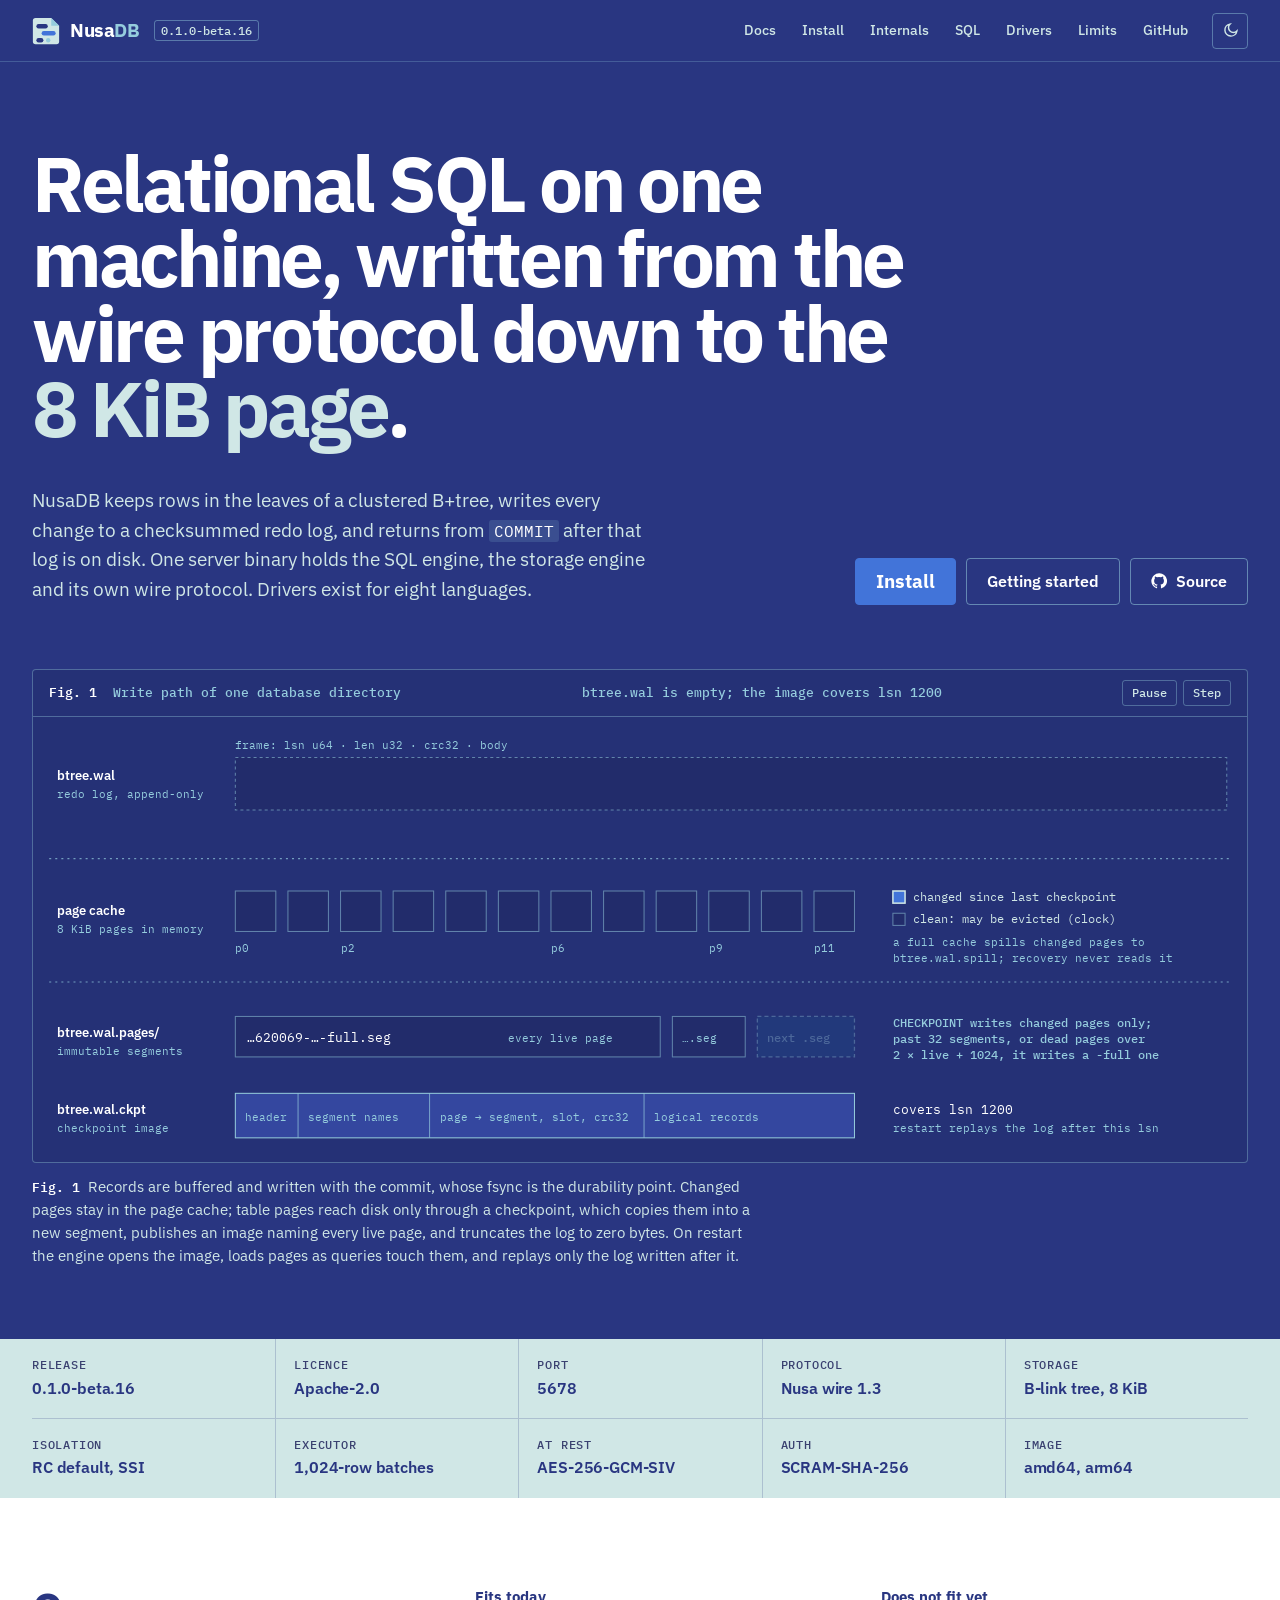
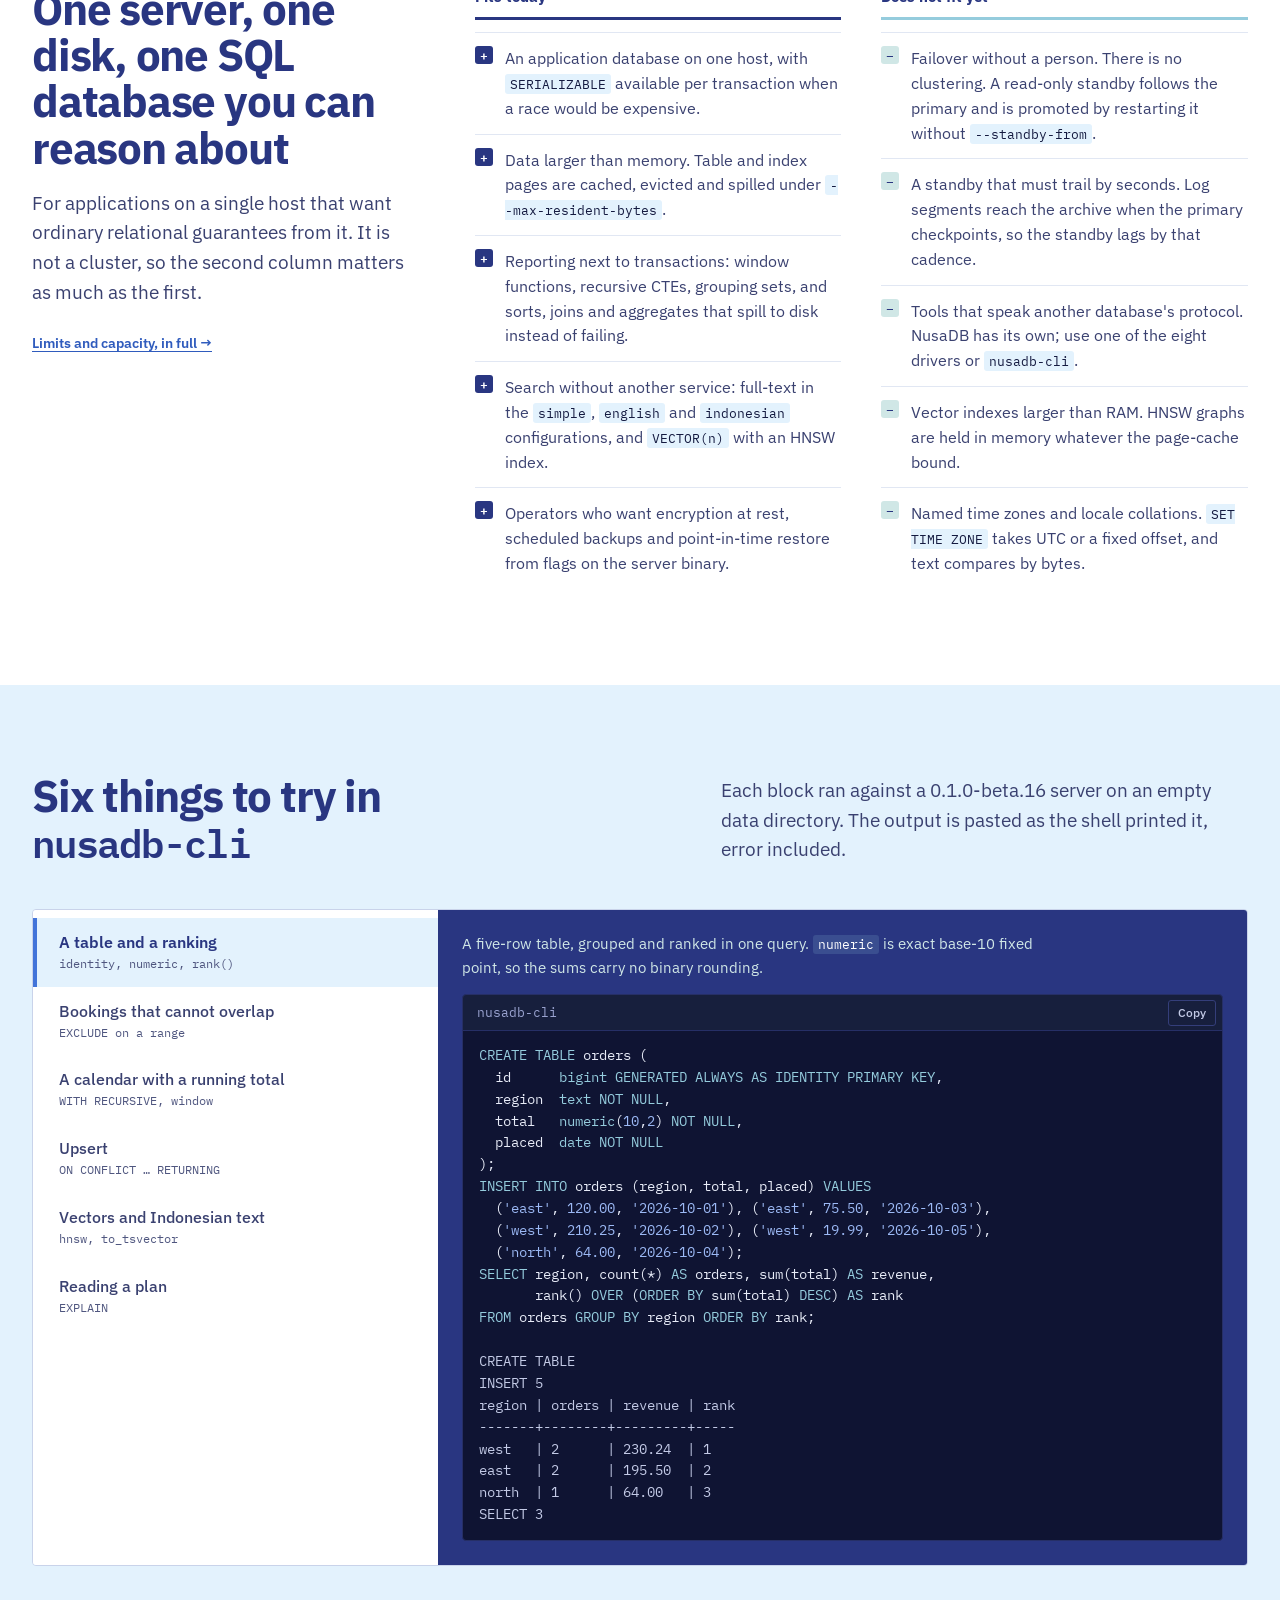
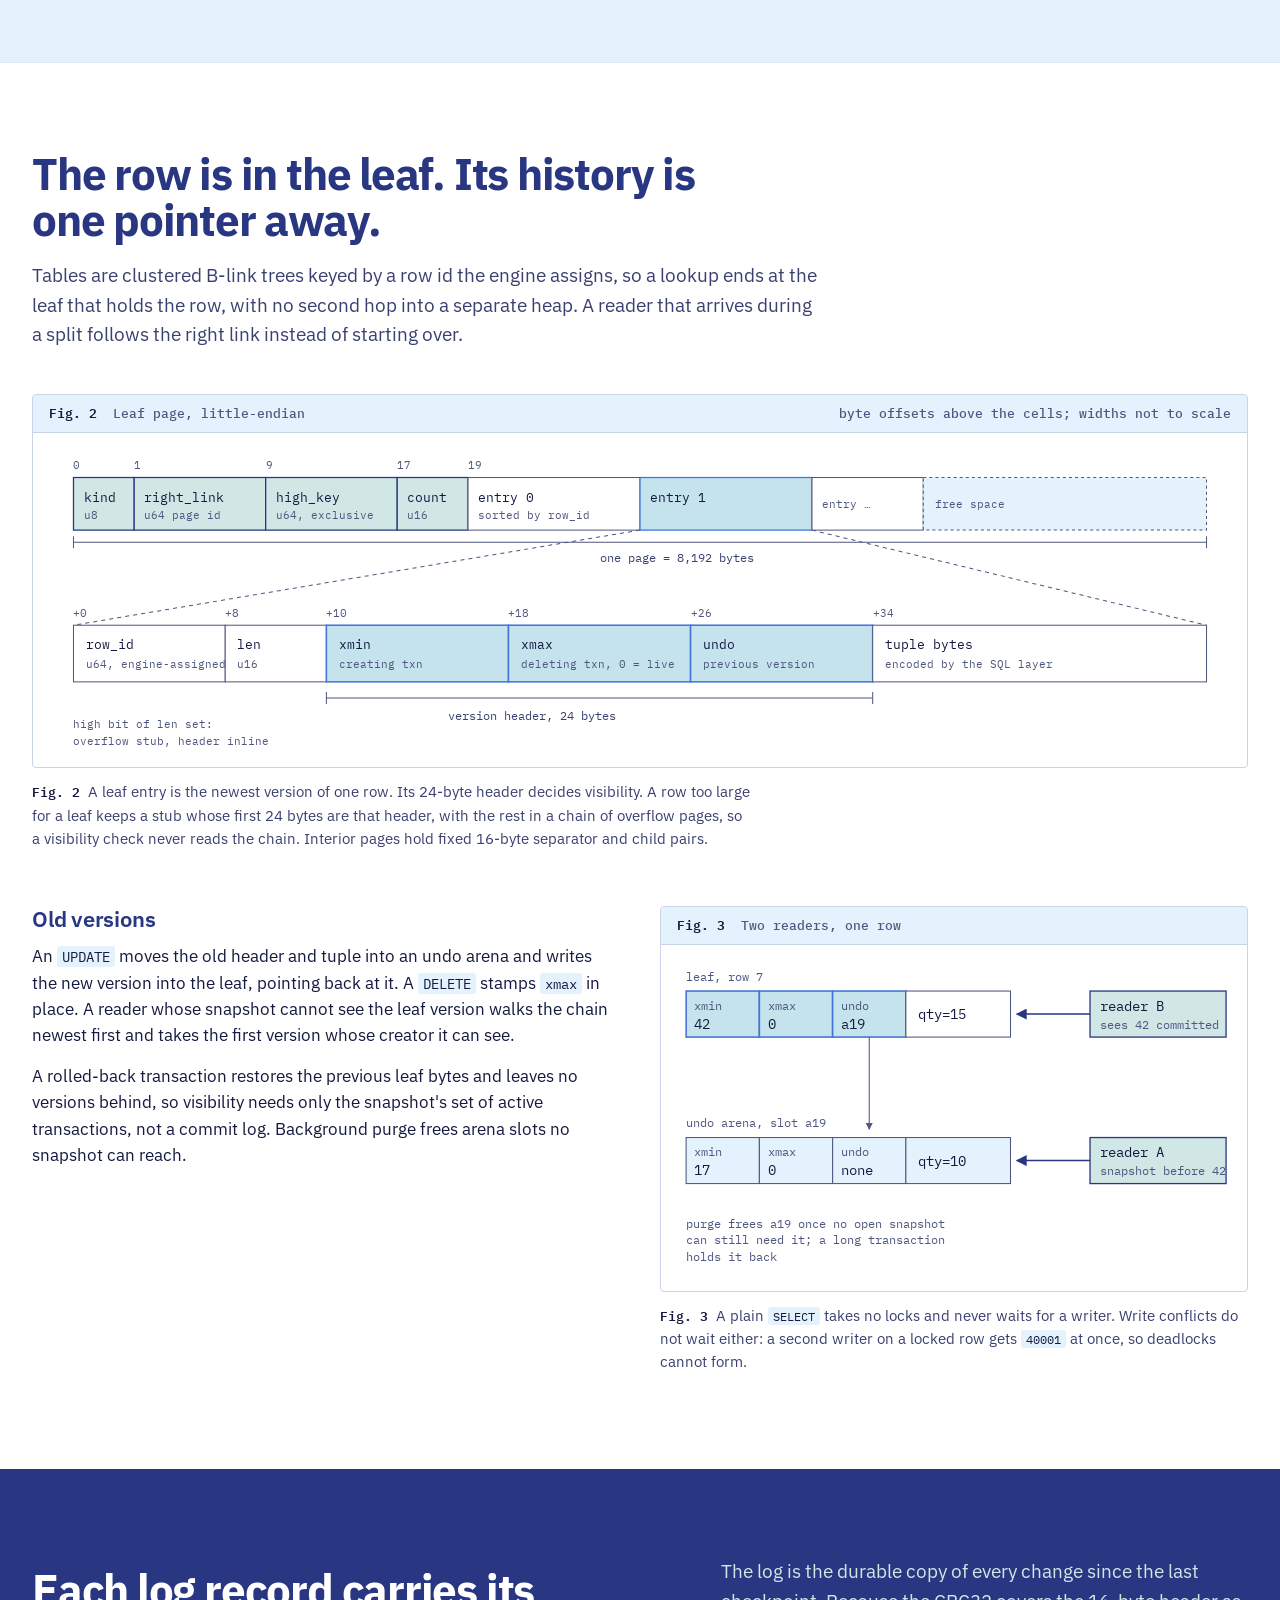
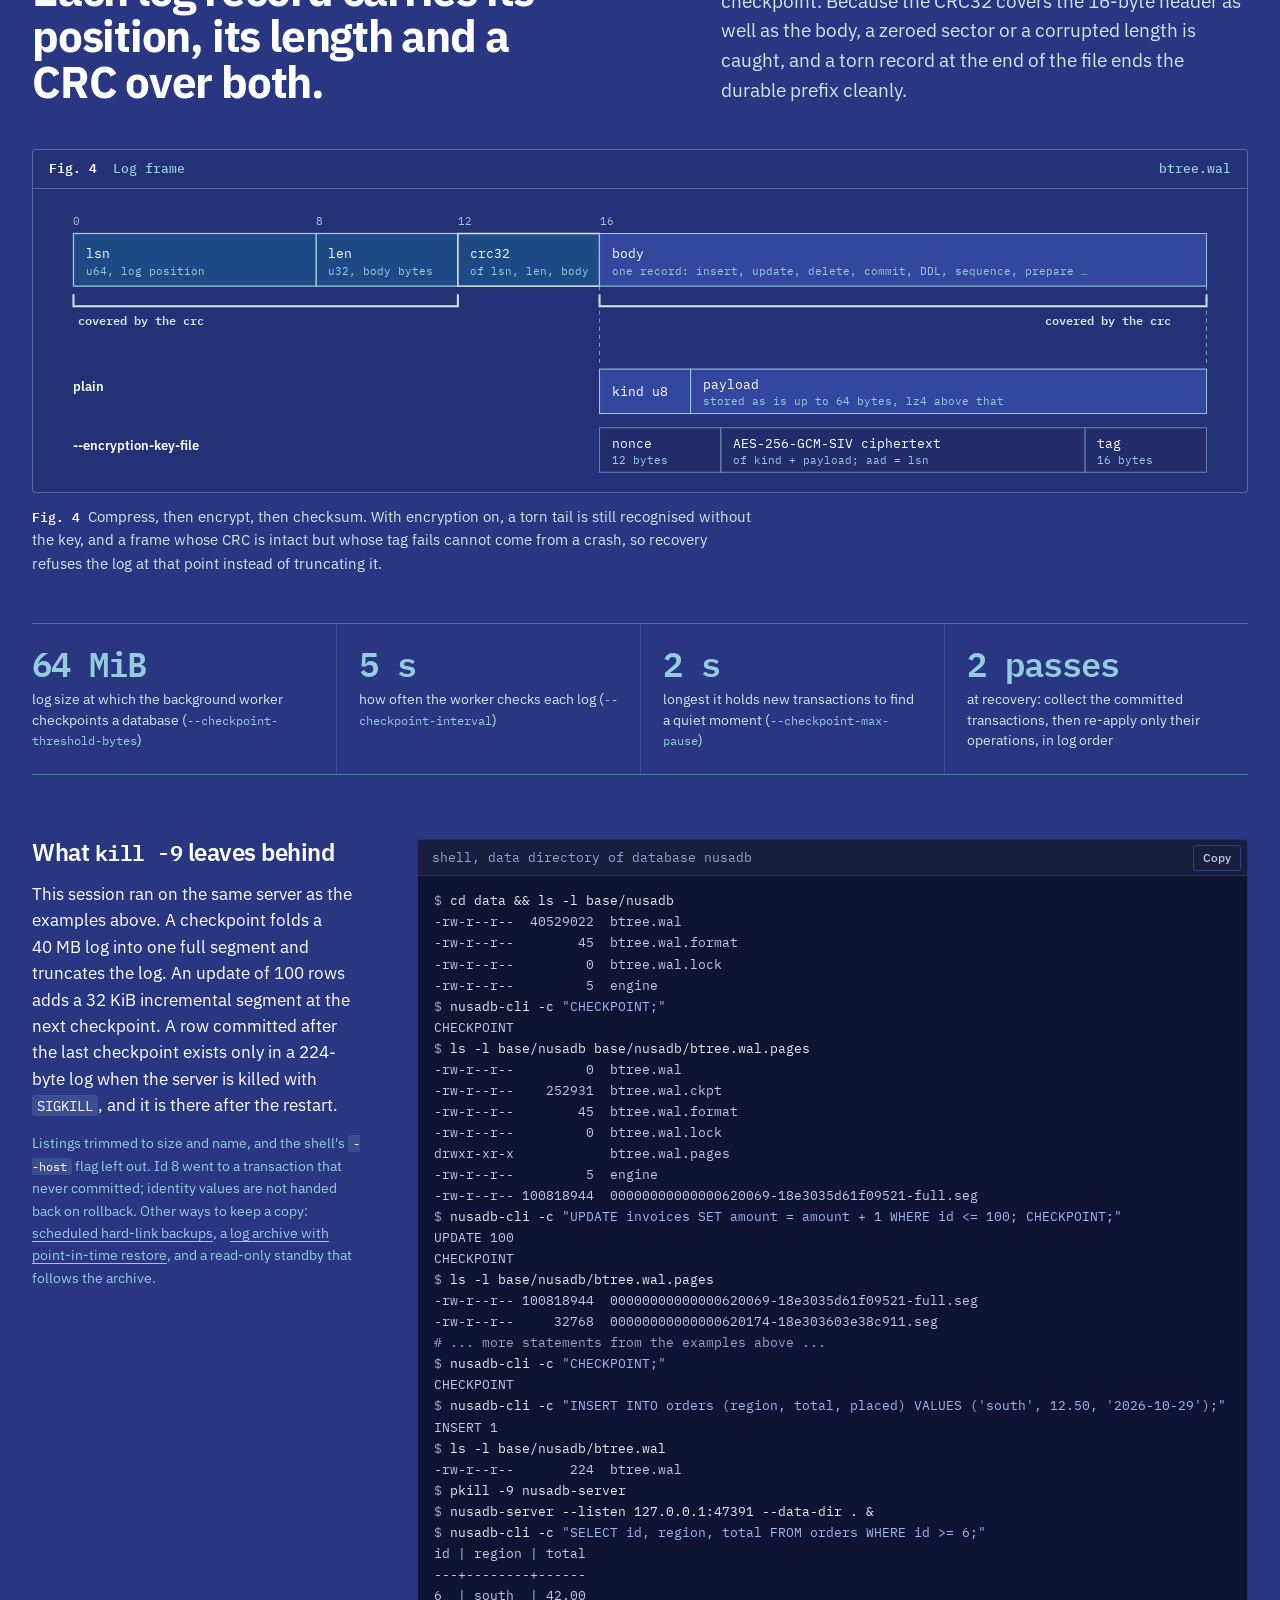
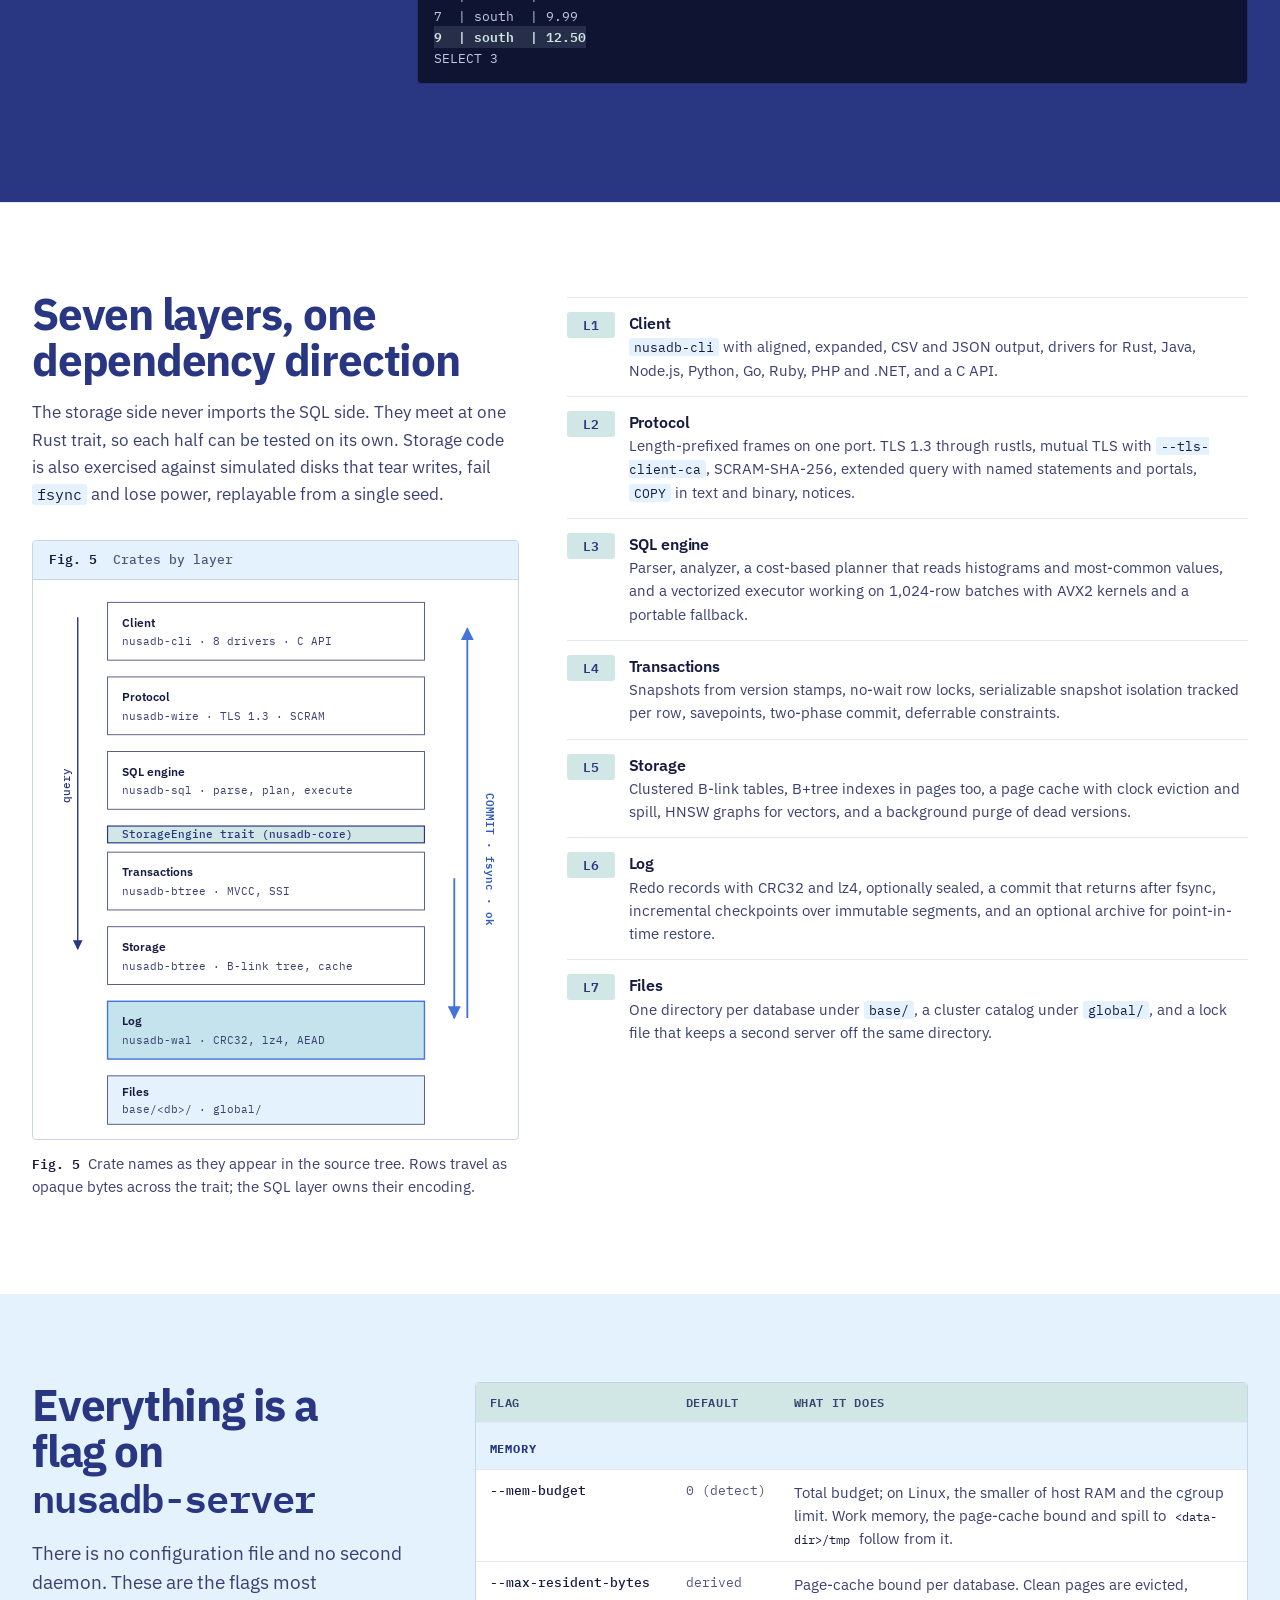
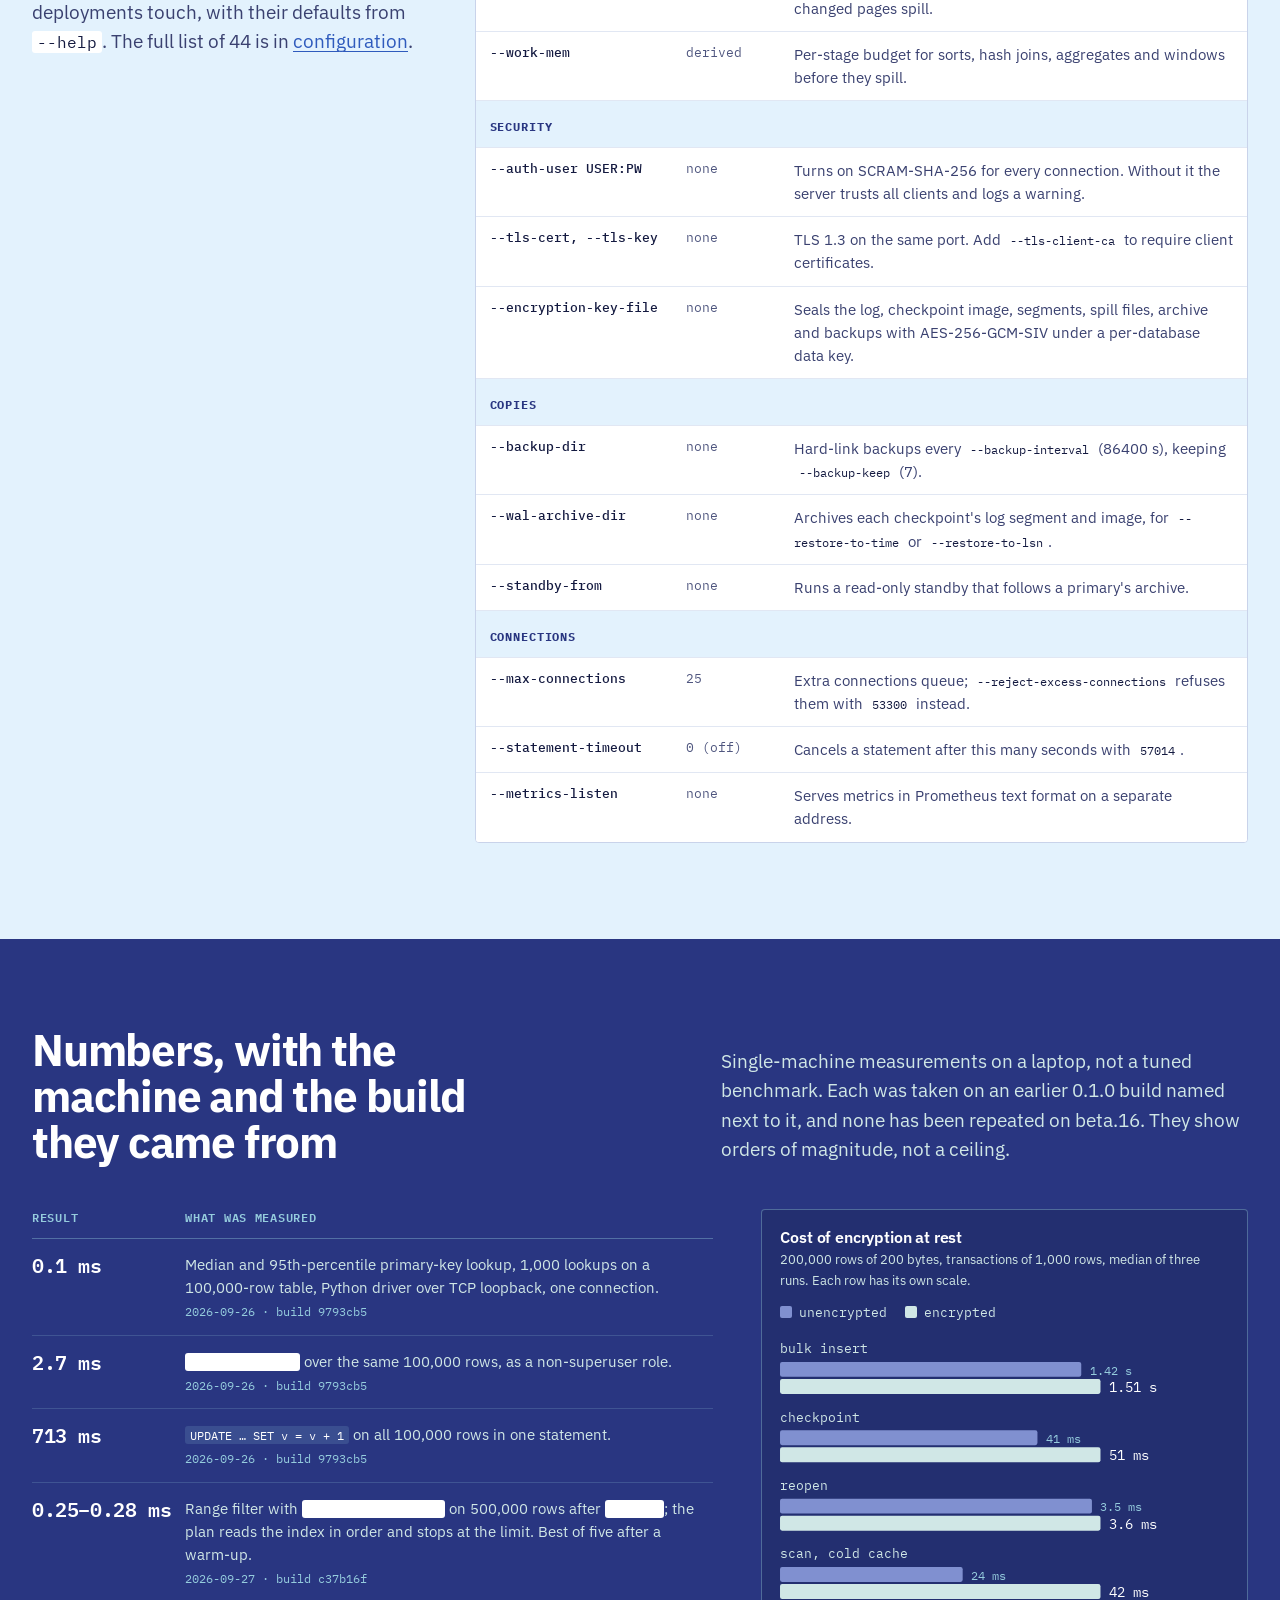
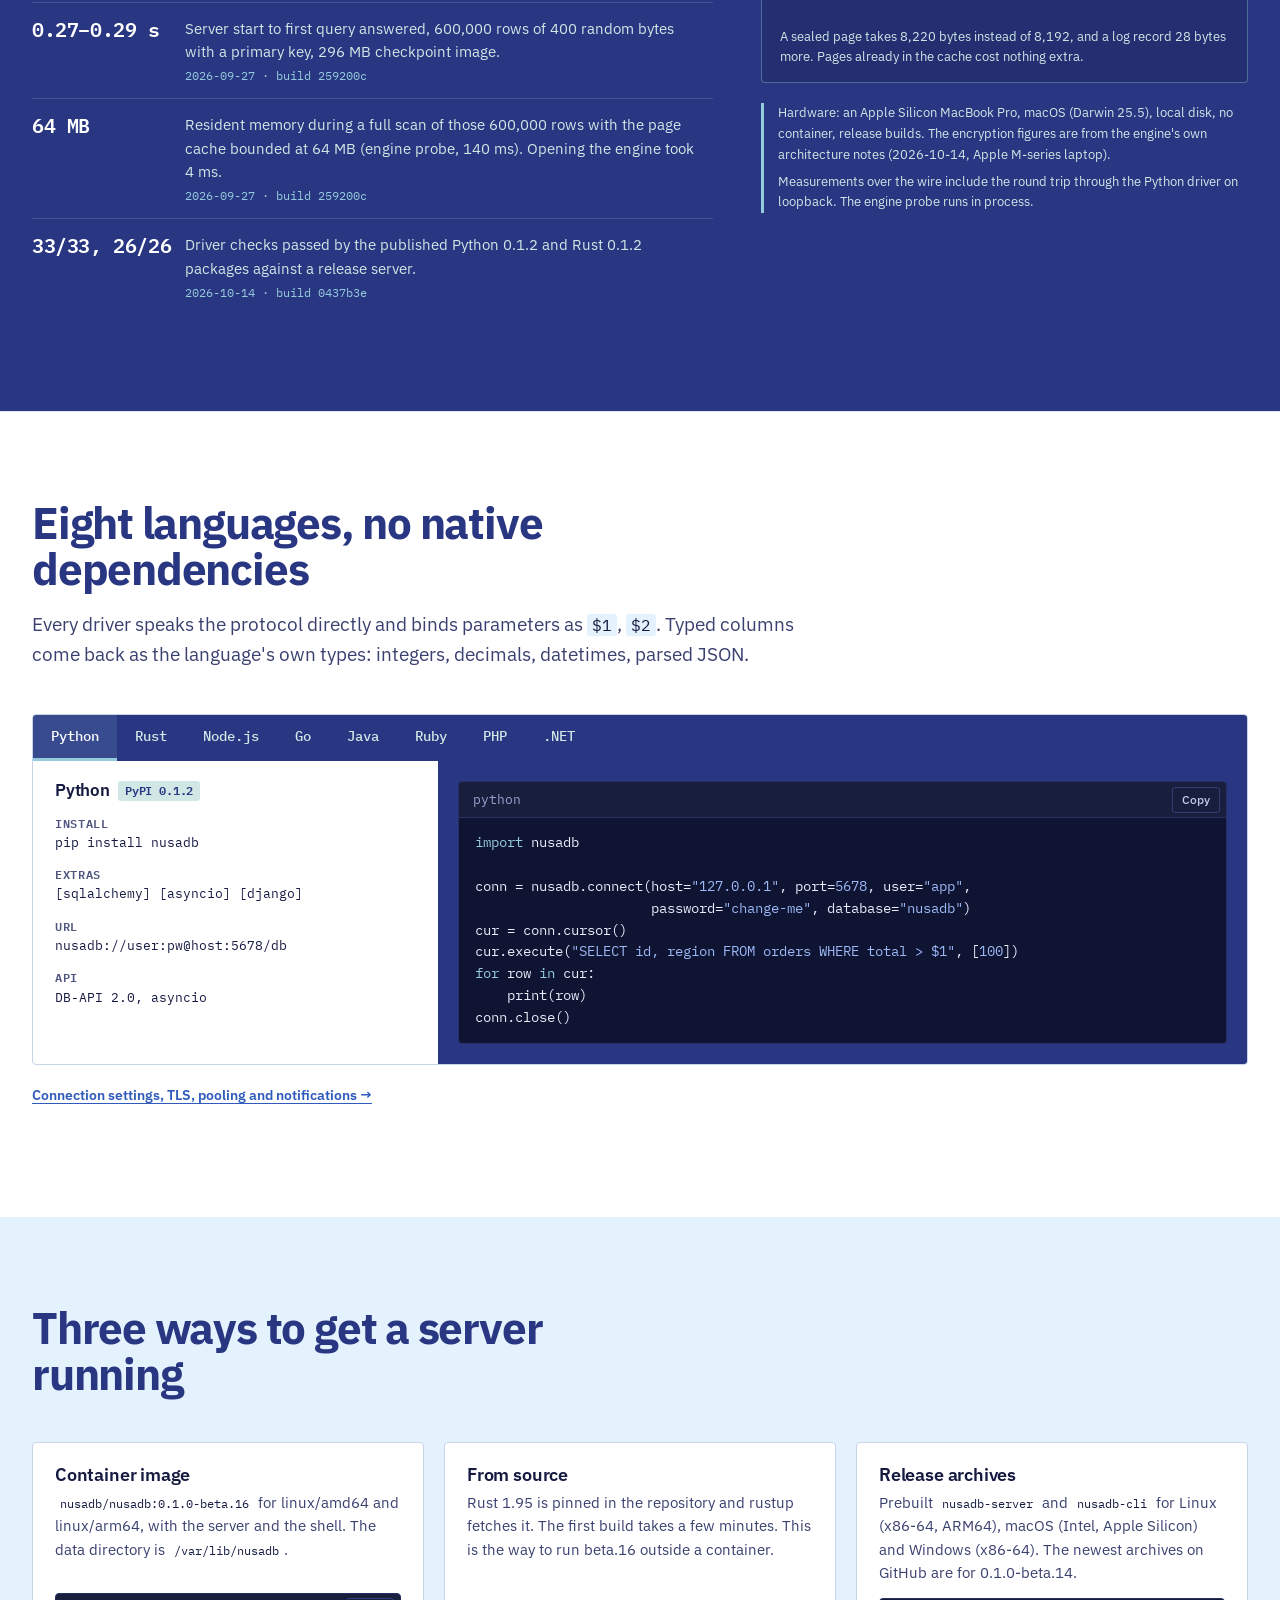
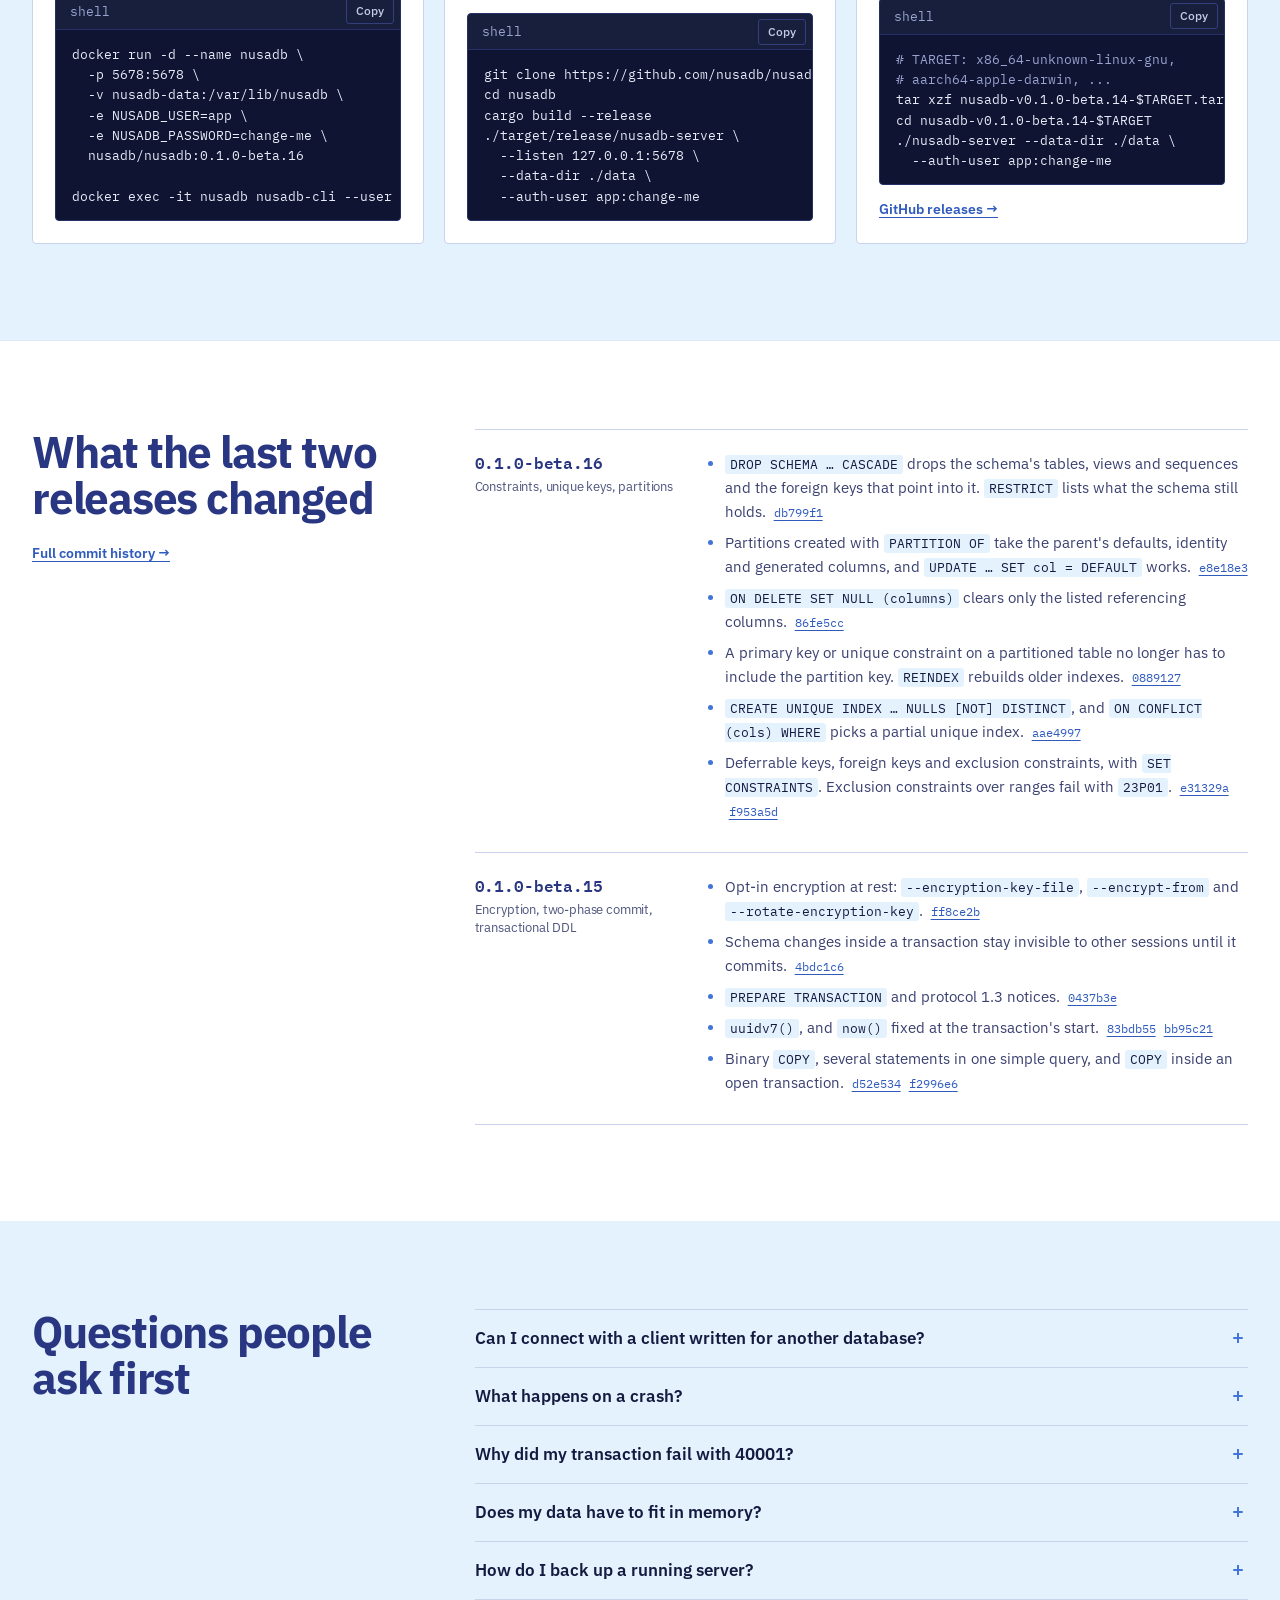
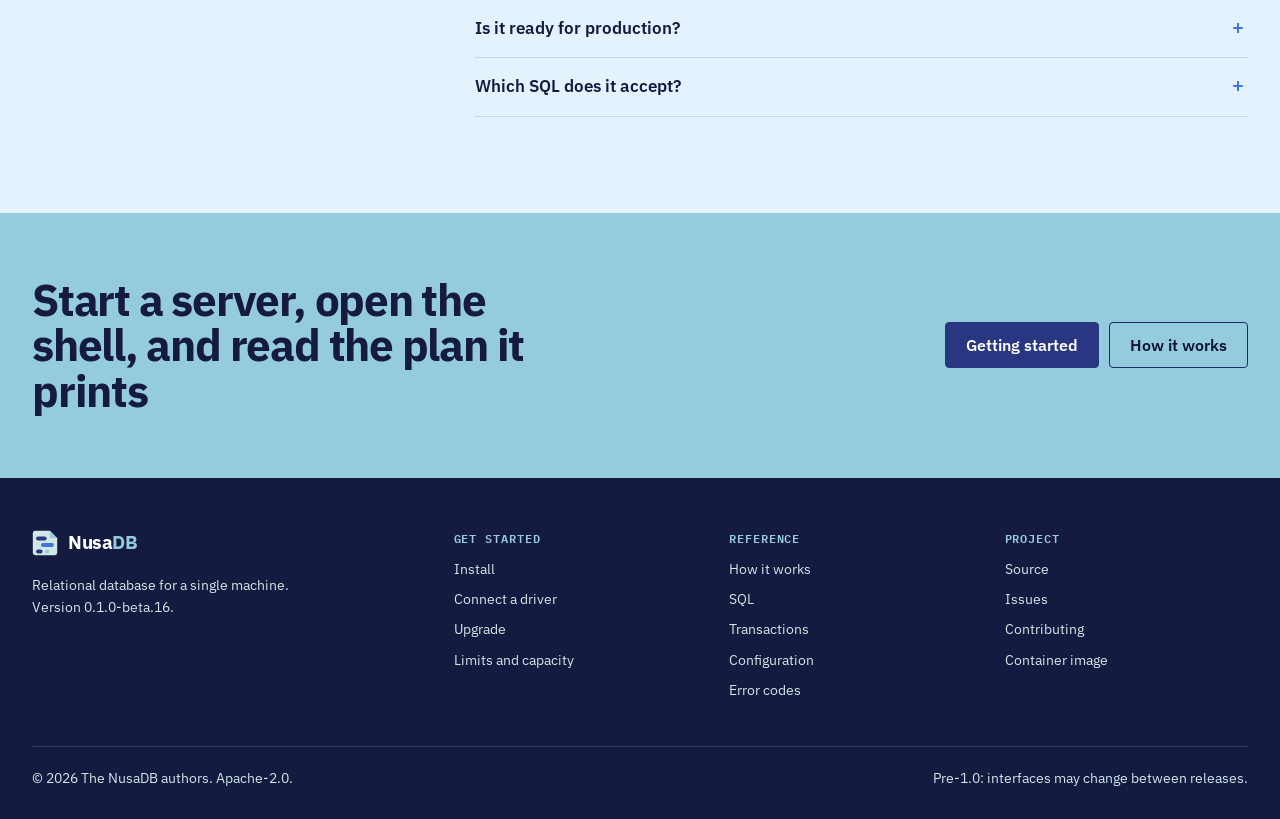
==== commit 803acd2d: "Restyle the site in the brand palette with a navy-led layout and a new mark Navy #293681 now carries" ====
--- a/index.html
+++ b/index.html
@@ -5,15 +5,16 @@
 <meta name="viewport" content="width=device-width, initial-scale=1" />
 <title>NusaDB · relational database for a single machine</title>
 <meta name="description" content="NusaDB is an open-source relational database written in Rust: a clustered B+tree on 8 KiB pages, a checksummed redo log, serializable snapshot isolation and its own wire protocol, in one server binary. Version 0.1.0-beta.16, Apache-2.0." />
-<meta name="theme-color" content="#0b0f17" />
+<meta name="theme-color" content="#293681" />
+<link rel="icon" type="image/svg+xml" href="data:image/svg+xml,%3Csvg xmlns='http://www.w3.org/2000/svg' viewBox='0 0 32 32'%3E%3Cpath d='M4 1h18l9 9v18a3 3 0 0 1-3 3H4a3 3 0 0 1-3-3V4a3 3 0 0 1 3-3z' fill='%23D0E7E6'/%3E%3Cpath d='M22 1l9 9h-9z' fill='%2395CCDD'/%3E%3Crect x='5' y='8' width='13' height='5' rx='2.5' fill='%23293681'/%3E%3Crect x='11' y='16' width='16' height='5' rx='2.5' fill='%234274D9'/%3E%3Crect x='5' y='24' width='8' height='5' rx='2.5' fill='%23293681'/%3E%3Crect x='16' y='24' width='5' height='5' rx='2.5' fill='%2395CCDD'/%3E%3C/svg%3E" />
 <meta property="og:type" content="website" />
 <meta property="og:title" content="NusaDB" />
 <meta property="og:description" content="A relational database for a single machine, written in Rust. Version 0.1.0-beta.16, Apache-2.0." />
 <script>document.documentElement.classList.add("js");try{var t=localStorage.getItem("nusadb-theme");if(t==="light"||t==="dark")document.documentElement.setAttribute("data-theme",t)}catch(e){}</script>
 <link rel="preconnect" href="https://fonts.googleapis.com" />
 <link rel="preconnect" href="https://fonts.gstatic.com" crossorigin />
-<link href="https://fonts.googleapis.com/css2?family=IBM+Plex+Mono:wght@400;500&family=IBM+Plex+Sans:wght@400;500;600&family=IBM+Plex+Serif:ital,wght@0,500;1,500&display=swap" rel="stylesheet" />
-<link rel="stylesheet" href="css/style.css?v=20261029r2" />
+<link href="https://fonts.googleapis.com/css2?family=IBM+Plex+Mono:wght@400;500;600&family=IBM+Plex+Sans:wght@400;500;600;700&display=swap" rel="stylesheet" />
+<link rel="stylesheet" href="css/style.css?v=20261029r3" />
 </head>
 <body>
 <a class="skip" href="#main">Skip to content</a>
@@ -21,11 +22,7 @@
 <header class="masthead">
   <div class="wrap masthead-in">
     <a class="brand" href="./">
-      <svg width="22" height="22" viewBox="0 0 24 24" fill="none" stroke="currentColor" stroke-width="1.8" stroke-linecap="round" aria-hidden="true">
-        <path d="M4 6.5c0-1.4 3.6-2.5 8-2.5s8 1.1 8 2.5-3.6 2.5-8 2.5-8-1.1-8-2.5Z"/>
-        <path d="M4 6.5v11c0 1.4 3.6 2.5 8 2.5s8-1.1 8-2.5v-11"/>
-        <path d="M4 12c0 1.4 3.6 2.5 8 2.5s8-1.1 8-2.5"/>
-      </svg>
+      <svg class="mark" width="28" height="28" viewBox="0 0 32 32" aria-hidden="true"><path d="M4 1h18l9 9v18a3 3 0 0 1-3 3H4a3 3 0 0 1-3-3V4a3 3 0 0 1 3-3z" fill="#D0E7E6"/><path d="M22 1l9 9h-9z" fill="#95CCDD"/><rect x="5" y="8" width="13" height="5" rx="2.5" fill="#293681"/><rect x="11" y="16" width="16" height="5" rx="2.5" fill="#4274D9"/><rect x="5" y="24" width="8" height="5" rx="2.5" fill="#293681"/><rect x="16" y="24" width="5" height="5" rx="2.5" fill="#95CCDD"/></svg>
       <span>Nusa<b>DB</b></span>
       <span class="ver">0.1.0-beta.16</span>
     </a>
@@ -52,11 +49,10 @@
 <main id="main">
 
 <!-- ================================================================ hero -->
-<section class="hero" aria-labelledby="hero-title">
+<section class="hero on-navy" aria-labelledby="hero-title">
   <div class="wrap hero-in">
-    <div class="hero-copy">
-      <p class="hero-kicker"><span>0.1.0-beta.16</span><span>Apache-2.0</span><span>Rust 1.95</span><span>one machine</span></p>
-      <h1 id="hero-title">Relational SQL on one machine, written from the wire protocol down to the <em>8&nbsp;KiB page</em>.</h1>
+    <h1 id="hero-title">Relational SQL on one machine, written from the wire protocol down to the <em>8&nbsp;KiB page</em>.</h1>
+    <div class="hero-row">
       <p class="lede">
         NusaDB keeps rows in the leaves of a clustered B+tree, writes every change to a
         checksummed redo log, and returns from <code>COMMIT</code> after that log is on disk.
@@ -72,22 +68,6 @@
         </a>
       </div>
     </div>
-
-    <aside class="spec" aria-labelledby="spec-title">
-      <h2 id="spec-title">Specification</h2>
-      <dl>
-        <dt>Release</dt><dd>0.1.0-beta.16</dd>
-        <dt>Licence</dt><dd>Apache-2.0</dd>
-        <dt>Port</dt><dd>5678</dd>
-        <dt>Protocol</dt><dd>Nusa wire 1.3</dd>
-        <dt>Storage</dt><dd>B-link tree, 8 KiB</dd>
-        <dt>Isolation</dt><dd>RC default, SSI</dd>
-        <dt>Executor</dt><dd>1,024-row batches</dd>
-        <dt>At rest</dt><dd>AES-256-GCM-SIV</dd>
-        <dt>Auth</dt><dd>SCRAM-SHA-256</dd>
-        <dt>Image</dt><dd>amd64, arm64</dd>
-      </dl>
-    </aside>
 
     <!-- Fig. 1: the one animated drawing on the site. It shows the write path:
          records appended to the log, the fsync that makes a commit durable,
@@ -214,17 +194,37 @@
   </div>
 </section>
 
-<!-- ================================================================ 01 fit -->
+<!-- ================================================================ specification strip -->
+<section class="spec-strip on-strip" aria-labelledby="spec-title">
+  <div class="wrap">
+    <h2 id="spec-title" class="sr">Specification</h2>
+    <dl class="spec">
+      <div><dt>Release</dt><dd>0.1.0-beta.16</dd></div>
+      <div><dt>Licence</dt><dd>Apache-2.0</dd></div>
+      <div><dt>Port</dt><dd>5678</dd></div>
+      <div><dt>Protocol</dt><dd>Nusa wire 1.3</dd></div>
+      <div><dt>Storage</dt><dd>B-link tree, 8 KiB</dd></div>
+      <div><dt>Isolation</dt><dd>RC default, SSI</dd></div>
+      <div><dt>Executor</dt><dd>1,024-row batches</dd></div>
+      <div><dt>At rest</dt><dd>AES-256-GCM-SIV</dd></div>
+      <div><dt>Auth</dt><dd>SCRAM-SHA-256</dd></div>
+      <div><dt>Image</dt><dd>amd64, arm64</dd></div>
+    </dl>
+  </div>
+</section>
+
+<!-- ================================================================ fit -->
 <section class="sec" id="fit" aria-labelledby="fit-title">
-  <div class="wrap sec-in">
-    <p class="sec-label"><b>01</b>Who it is for</p>
-    <div class="sec-body">
-      <h2 id="fit-title">One server, one disk, one SQL database that you can reason about.</h2>
+  <div class="wrap sec-in side">
+    <header>
+      <h2 id="fit-title">One server, one disk, one SQL database you can reason about</h2>
       <p class="lede">
-        This release targets applications that run on a single host and want ordinary
-        relational guarantees from it. It is not a cluster. The second column is as
-        important as the first.
+        For applications on a single host that want ordinary relational guarantees from it.
+        It is not a cluster, so the second column matters as much as the first.
       </p>
+      <p style="margin-top:22px"><a class="more" href="docs/limits.html">Limits and capacity, in full</a></p>
+    </header>
+    <div>
       <div class="cols-2">
         <div>
           <p class="fit-h">Fits today</p>
@@ -237,7 +237,7 @@
           </ul>
         </div>
         <div>
-          <p class="fit-h">Does not fit yet</p>
+          <p class="fit-h no">Does not fit yet</p>
           <ul class="fitlist no">
             <li>Failover without a person. There is no clustering. A read-only standby follows the primary and is promoted by restarting it without <code>--standby-from</code>.</li>
             <li>A standby that must trail by seconds. Log segments reach the archive when the primary checkpoints, so the standby lags by that cadence.</li>
@@ -247,20 +247,18 @@
           </ul>
         </div>
       </div>
-      <p style="margin-top:24px"><a class="more" href="docs/limits.html">Limits and capacity, in full</a></p>
-    </div>
-  </div>
-</section>
-
-<!-- ================================================================ 02 session -->
-<section class="sec" id="session" aria-labelledby="session-title">
+    </div>
+  </div>
+</section>
+
+<!-- ================================================================ session -->
+<section class="sec on-tint" id="session" aria-labelledby="session-title">
   <div class="wrap sec-in">
-    <p class="sec-label"><b>02</b>A session</p>
-    <div class="sec-body">
-      <h2 id="session-title">Six things to try in <code>nusadb-cli</code>.</h2>
-      <p class="lede">Each block below was run against a 0.1.0-beta.16 server on an empty data directory, and the output is pasted as the shell printed it, error included.</p>
-    </div>
-    <div class="sec-wide">
+    <div class="sec-head split">
+      <h2 id="session-title">Six things to try in <code>nusadb-cli</code></h2>
+      <p class="lede">Each block ran against a 0.1.0-beta.16 server on an empty data directory. The output is pasted as the shell printed it, error included.</p>
+    </div>
+    <div>
       <div class="tour" data-tabs>
         <ul class="tour-list" role="tablist" aria-label="Examples">
           <li><button type="button" role="tab" id="t1" aria-controls="p1" aria-selected="true">A table and a ranking<small>identity, numeric, rank()</small></button></li>
@@ -270,7 +268,7 @@
           <li><button type="button" role="tab" id="t5" aria-controls="p5" aria-selected="false">Vectors and Indonesian text<small>hnsw, to_tsvector</small></button></li>
           <li><button type="button" role="tab" id="t6" aria-controls="p6" aria-selected="false">Reading a plan<small>EXPLAIN</small></button></li>
         </ul>
-        <div class="tour-panels">
+        <div class="tour-panels on-navy">
           <div class="tour-panel" role="tabpanel" id="p1" aria-labelledby="t1">
             <p>A five-row table, grouped and ranked in one query. <code>numeric</code> is exact base-10 fixed point, so the sums carry no binary rounding.</p>
             <div class="code">
@@ -422,20 +420,18 @@
   </div>
 </section>
 
-<!-- ================================================================ 03 storage -->
+<!-- ================================================================ storage -->
 <section class="sec" id="storage" aria-labelledby="storage-title">
   <div class="wrap sec-in">
-    <p class="sec-label"><b>03</b>How a row is stored</p>
-    <div class="sec-body">
+    <div class="sec-head stacked">
       <h2 id="storage-title">The row is in the leaf. Its history is one pointer away.</h2>
       <p class="lede">
-        Tables are clustered B-link trees keyed by a row id the engine assigns. A lookup ends at
-        the leaf that holds the row, with no second hop into a separate heap. Every node is one
-        8&nbsp;KiB page, and each node carries a right link and a high key, so a reader that
-        arrives during a split follows the link instead of starting over.
+        Tables are clustered B-link trees keyed by a row id the engine assigns, so a lookup ends at
+        the leaf that holds the row, with no second hop into a separate heap. A reader that arrives
+        during a split follows the right link instead of starting over.
       </p>
     </div>
-    <div class="sec-wide">
+    <div>
       <figure class="fig" aria-labelledby="fig2-cap">
         <div class="fig-frame">
           <div class="fig-head"><span><b>Fig. 2</b> &nbsp;Leaf page, little-endian</span><span>byte offsets above the cells; widths not to scale</span></div>
@@ -474,10 +470,10 @@
         <figcaption id="fig2-cap"><b>Fig. 2</b>A leaf entry is the newest version of one row. Its 24-byte header decides visibility. A row too large for a leaf keeps a stub whose first 24 bytes are that header, with the rest in a chain of overflow pages, so a visibility check never reads the chain. Interior pages hold fixed 16-byte separator and child pairs.</figcaption>
       </figure>
     </div>
-    <div class="sec-body" style="margin-top:44px">
+    <div style="margin-top:56px">
       <div class="cols-2">
         <div>
-          <h3 style="font-size:18px;margin-bottom:10px">Old versions</h3>
+          <h3 style="font-size:22px;margin-bottom:12px;color:var(--heading)">Old versions</h3>
           <p>
             An <code>UPDATE</code> moves the old header and tuple into an undo arena and writes the
             new version into the leaf, pointing back at it. A <code>DELETE</code> stamps
@@ -526,20 +522,18 @@
   </div>
 </section>
 
-<!-- ================================================================ 04 durability -->
-<section class="sec" id="durability" aria-labelledby="dur-title">
+<!-- ================================================================ durability (navy band) -->
+<section class="sec on-navy" id="durability" aria-labelledby="dur-title">
   <div class="wrap sec-in">
-    <p class="sec-label"><b>04</b>Durability</p>
-    <div class="sec-body">
+    <div class="sec-head split">
       <h2 id="dur-title">Each log record carries its position, its length and a CRC over both.</h2>
       <p class="lede">
-        The log is the durable copy of every change since the last checkpoint. A frame has a
-        16-byte header. The CRC32 covers the header fields as well as the body, so a zeroed
-        sector or a corrupted length is caught, and a torn record at the end of the file ends
-        the durable prefix cleanly.
+        The log is the durable copy of every change since the last checkpoint. Because the CRC32
+        covers the 16-byte header as well as the body, a zeroed sector or a corrupted length is
+        caught, and a torn record at the end of the file ends the durable prefix cleanly.
       </p>
     </div>
-    <div class="sec-wide">
+    <div>
       <figure class="fig" aria-labelledby="fig4-cap">
         <div class="fig-frame">
           <div class="fig-head"><span><b>Fig. 4</b> &nbsp;Log frame</span><span>btree.wal</span></div>
@@ -568,7 +562,7 @@
         <figcaption id="fig4-cap"><b>Fig. 4</b>Compress, then encrypt, then checksum. With encryption on, a torn tail is still recognised without the key, and a frame whose CRC is intact but whose tag fails cannot come from a crash, so recovery refuses the log at that point instead of truncating it.</figcaption>
       </figure>
 
-      <div class="facts" style="margin-top:36px">
+      <div class="facts" style="margin-top:48px">
         <div><b>64 MiB</b><span>log size at which the background worker checkpoints a database (<code>--checkpoint-threshold-bytes</code>)</span></div>
         <div><b>5 s</b><span>how often the worker checks each log (<code>--checkpoint-interval</code>)</span></div>
         <div><b>2 s</b><span>longest it holds new transactions to find a quiet moment (<code>--checkpoint-max-pause</code>)</span></div>
@@ -576,17 +570,20 @@
       </div>
     </div>
 
-    <div class="sec-body" style="margin-top:48px">
-      <h3 style="font-size:20px;margin-bottom:10px">What <code>kill -9</code> leaves behind</h3>
+    <div class="side side-code" style="margin-top:64px">
+      <div>
+        <h3 style="font-size:24px;margin-bottom:14px;color:#fff;letter-spacing:-0.02em">What <code>kill -9</code> leaves behind</h3>
       <p>
-        The session below ran on the same server as the examples above. A checkpoint folds a
+        This session ran on the same server as the examples above. A checkpoint folds a
         40&nbsp;MB log into one full segment and truncates the log. An update of 100 rows adds a
         32&nbsp;KiB incremental segment at the next checkpoint. A row committed after the last checkpoint
         exists only in a 224-byte log when the server is killed with <code>SIGKILL</code>, and it is
         there after the restart.
       </p>
-    </div>
-    <div class="sec-wide">
+    
+              <p class="dim" style="font-size:14px">Listings trimmed to size and name, and the shell's <code>--host</code> flag left out. Id 8 went to a transaction that never committed; identity values are not handed back on rollback. Other ways to keep a copy: <a href="docs/configuration.html#backup">scheduled hard-link backups</a>, a <a href="docs/configuration.html#checkpoints-backup-and-restore">log archive with point-in-time restore</a>, and a read-only standby that follows the archive.</p>
+      </div>
+      <div>
       <div class="code">
         <div class="code-bar"><span>shell, data directory of database nusadb</span><button class="copy" type="button"><em>Copy</em></button></div>
 <pre><span class="p">$ </span>cd data &amp;&amp; ls -l base/nusadb
@@ -627,25 +624,23 @@
 <span class="g">9  | south  | 12.50</span>
 <span class="o">SELECT 3</span></pre>
       </div>
-      <p class="dim" style="font-size:13.5px;max-width:none">Listings trimmed to size and name, and the shell's <code>--host</code> flag left out. Id 8 went to a transaction that never committed; identity values are not handed back on rollback. Other ways to keep a copy: <a href="docs/configuration.html#backup">scheduled hard-link backups</a>, a <a href="docs/configuration.html#checkpoints-backup-and-restore">log archive with point-in-time restore</a>, and a read-only standby that follows the archive.</p>
-    </div>
-  </div>
-</section>
-
-<!-- ================================================================ 05 layers -->
+      </div>
+    </div>
+  </div>
+</section>
+
+<!-- ================================================================ layers -->
 <section class="sec" id="layers" aria-labelledby="layers-title">
   <div class="wrap sec-in">
-    <p class="sec-label"><b>05</b>Layers</p>
-    <div class="sec-body">
-      <h2 id="layers-title">Seven layers, one dependency direction.</h2>
+    <div>
+      <div class="stack">
+        <div class="stack-lead">
+      <h2 id="layers-title">Seven layers, one dependency direction</h2>
       <p class="lede">
         The storage side never imports the SQL side. They meet at one Rust trait, so each half can
         be tested on its own. Storage code is also exercised against simulated disks that tear
         writes, fail <code>fsync</code> and lose power, replayable from a single seed.
       </p>
-    </div>
-    <div class="sec-wide">
-      <div class="stack">
         <figure class="fig fig-narrow" aria-labelledby="fig5-cap">
           <div class="fig-frame">
             <div class="fig-head"><span><b>Fig. 5</b> &nbsp;Crates by layer</span></div>
@@ -673,6 +668,7 @@
           </div>
           <figcaption id="fig5-cap"><b>Fig. 5</b>Crate names as they appear in the source tree. Rows travel as opaque bytes across the trait; the SQL layer owns their encoding.</figcaption>
         </figure>
+        </div>
         <ol class="layers">
           <li><div><h3>Client</h3><p><code>nusadb-cli</code> with aligned, expanded, CSV and JSON output, drivers for Rust, Java, Node.js, Python, Go, Ruby, PHP and .NET, and a C API.</p></div></li>
           <li><div><h3>Protocol</h3><p>Length-prefixed frames on one port. TLS 1.3 through rustls, mutual TLS with <code>--tls-client-ca</code>, SCRAM-SHA-256, extended query with named statements and portals, <code>COPY</code> in text and binary, notices.</p></div></li>
@@ -687,18 +683,19 @@
   </div>
 </section>
 
-<!-- ================================================================ 06 operating -->
-<section class="sec" id="operating" aria-labelledby="ops-title">
-  <div class="wrap sec-in">
-    <p class="sec-label"><b>06</b>Operating it</p>
-    <div class="sec-body">
-      <h2 id="ops-title">Everything is a flag on <code>nusadb-server</code>.</h2>
+<!-- ================================================================ operating -->
+<section class="sec on-tint" id="operating" aria-labelledby="ops-title">
+  <div class="wrap sec-in side">
+    <header>
+      <h2 id="ops-title">Everything is a flag on <code>nusadb-server</code></h2>
       <p class="lede">
         There is no configuration file and no second daemon. These are the flags most deployments
         touch, with their defaults from <code>--help</code>. The full list of 44 is in
         <a href="docs/configuration.html#server-flags">configuration</a>.
       </p>
-      <div class="table-scroll" style="border:0;background:transparent">
+    </header>
+    <div>
+      <div class="table-scroll" style="margin:0">
       <table class="flagtable">
         <thead><tr><th>Flag</th><th>Default</th><th>What it does</th></tr></thead>
         <tbody>
@@ -725,19 +722,18 @@
   </div>
 </section>
 
-<!-- ================================================================ 07 numbers -->
-<section class="sec" id="numbers" aria-labelledby="num-title">
+<!-- ================================================================ numbers (navy band) -->
+<section class="sec on-navy" id="numbers" aria-labelledby="num-title">
   <div class="wrap sec-in">
-    <p class="sec-label"><b>07</b>Measured</p>
-    <div class="sec-body">
-      <h2 id="num-title">Numbers, with the machine and the build they came from.</h2>
+    <div class="sec-head split">
+      <h2 id="num-title">Numbers, with the machine and the build they came from</h2>
       <p class="lede">
         Single-machine measurements on a laptop, not a tuned benchmark. Each was taken on an
         earlier 0.1.0 build named next to it, and none has been repeated on beta.16. They show
         orders of magnitude, not a ceiling.
       </p>
     </div>
-    <div class="sec-wide">
+    <div>
       <div class="numbers">
         <table class="mtable">
           <thead><tr><th>Result</th><th>What was measured</th></tr></thead>
@@ -787,19 +783,18 @@
   </div>
 </section>
 
-<!-- ================================================================ 08 drivers -->
+<!-- ================================================================ drivers -->
 <section class="sec" id="drivers" aria-labelledby="drv-title">
   <div class="wrap sec-in">
-    <p class="sec-label"><b>08</b>Drivers</p>
-    <div class="sec-body">
-      <h2 id="drv-title">Eight languages, no native dependencies.</h2>
+    <div class="sec-head stacked">
+      <h2 id="drv-title">Eight languages, no native dependencies</h2>
       <p class="lede">
         Every driver speaks the protocol directly and binds parameters as <code>$1</code>,
         <code>$2</code>. Typed columns come back as the language's own types: integers, decimals,
         datetimes, parsed JSON.
       </p>
     </div>
-    <div class="sec-wide">
+    <div>
       <div class="drivers" data-tabs>
         <div class="dtabs" role="tablist" aria-label="Driver language">
           <button type="button" role="tab" id="dt-py" aria-controls="dp-py" aria-selected="true">Python</button>
@@ -931,14 +926,13 @@
   </div>
 </section>
 
-<!-- ================================================================ 09 install -->
-<section class="sec" id="install" aria-labelledby="inst-title">
+<!-- ================================================================ install -->
+<section class="sec on-tint" id="install" aria-labelledby="inst-title">
   <div class="wrap sec-in">
-    <p class="sec-label"><b>09</b>Install</p>
-    <div class="sec-body">
-      <h2 id="inst-title">Three ways to get a server running.</h2>
-    </div>
-    <div class="sec-wide">
+    <div class="sec-head">
+      <h2 id="inst-title">Three ways to get a server running</h2>
+    </div>
+    <div>
       <div class="install-grid">
         <section aria-labelledby="i1">
           <h3 id="i1">Container image</h3>
@@ -982,12 +976,14 @@
   </div>
 </section>
 
-<!-- ================================================================ 10 changes -->
+<!-- ================================================================ changes -->
 <section class="sec" id="changes" aria-labelledby="changes-title">
-  <div class="wrap sec-in">
-    <p class="sec-label"><b>10</b>Recent releases</p>
-    <div class="sec-body">
-      <h2 id="changes-title">What the last two releases changed.</h2>
+  <div class="wrap sec-in side">
+    <header>
+      <h2 id="changes-title">What the last two releases changed</h2>
+      <p style="margin-top:18px"><a class="more" href="https://github.com/nusadb/nusadb/commits/master">Full commit history</a></p>
+    </header>
+    <div>
       <div class="rel">
         <h3>0.1.0-beta.16<small>Constraints, unique keys, partitions</small></h3>
         <ul>
@@ -1009,17 +1005,17 @@
           <li>Binary <code>COPY</code>, several statements in one simple query, and <code>COPY</code> inside an open transaction. <a class="sha" href="https://github.com/nusadb/nusadb/commit/d52e534">d52e534</a> <a class="sha" href="https://github.com/nusadb/nusadb/commit/f2996e6">f2996e6</a></li>
         </ul>
       </div>
-      <p style="margin-top:18px"><a class="more" href="https://github.com/nusadb/nusadb/commits/master">Full commit history</a></p>
-    </div>
-  </div>
-</section>
-
-<!-- ================================================================ 11 faq -->
-<section class="sec" id="faq" aria-labelledby="faq-title">
-  <div class="wrap sec-in">
-    <p class="sec-label"><b>11</b>Questions</p>
-    <div class="sec-body faq">
-      <h2 id="faq-title">Questions people ask first.</h2>
+    </div>
+  </div>
+</section>
+
+<!-- ================================================================ faq -->
+<section class="sec on-tint" id="faq" aria-labelledby="faq-title">
+  <div class="wrap sec-in side">
+    <header>
+      <h2 id="faq-title">Questions people ask first</h2>
+    </header>
+    <div class="faq">
       <details>
         <summary>Can I connect with a client written for another database?</summary>
         <div><p>No. NusaDB has its own wire protocol, and a client that sends another engine's handshake gets no answer, so it looks like a connection that hangs. Use <code>nusadb-cli</code>, one of the eight drivers, or write a client against the <a href="https://github.com/nusadb/nusadb/blob/master/docs/wire-protocol.md">protocol specification</a>. SQL written for other engines usually runs unchanged.</p></div>
@@ -1052,9 +1048,9 @@
   </div>
 </section>
 
-<section class="close" aria-labelledby="close-title">
+<section class="close on-close" aria-labelledby="close-title">
   <div class="wrap close-in">
-    <h2 id="close-title">Start a server, open the shell, and read the plan it prints.</h2>
+    <h2 id="close-title">Start a server, open the shell, and read the plan it prints</h2>
     <div class="actions">
       <a class="btn btn-primary" href="docs/getting-started.html">Getting started</a>
       <a class="btn btn-line" href="docs/internals.html">How it works</a>
@@ -1069,11 +1065,7 @@
     <div class="foot-grid">
       <div>
         <a class="brand" href="./">
-          <svg width="20" height="20" viewBox="0 0 24 24" fill="none" stroke="currentColor" stroke-width="1.8" stroke-linecap="round" aria-hidden="true">
-            <path d="M4 6.5c0-1.4 3.6-2.5 8-2.5s8 1.1 8 2.5-3.6 2.5-8 2.5-8-1.1-8-2.5Z"/>
-            <path d="M4 6.5v11c0 1.4 3.6 2.5 8 2.5s8-1.1 8-2.5v-11"/>
-            <path d="M4 12c0 1.4 3.6 2.5 8 2.5s8-1.1 8-2.5"/>
-          </svg>
+          <svg class="mark" width="26" height="26" viewBox="0 0 32 32" aria-hidden="true"><path d="M4 1h18l9 9v18a3 3 0 0 1-3 3H4a3 3 0 0 1-3-3V4a3 3 0 0 1 3-3z" fill="#D0E7E6"/><path d="M22 1l9 9h-9z" fill="#95CCDD"/><rect x="5" y="8" width="13" height="5" rx="2.5" fill="#293681"/><rect x="11" y="16" width="16" height="5" rx="2.5" fill="#4274D9"/><rect x="5" y="24" width="8" height="5" rx="2.5" fill="#293681"/><rect x="16" y="24" width="5" height="5" rx="2.5" fill="#95CCDD"/></svg>
           <span>Nusa<b>DB</b></span>
         </a>
         <p>Relational database for a single machine.<br />Version 0.1.0-beta.16.</p>
@@ -1114,6 +1106,6 @@
   </div>
 </footer>
 
-<script src="js/main.js?v=20261029r2"></script>
+<script src="js/main.js?v=20261029r3"></script>
 </body>
 </html>
--- a/css/style.css
+++ b/css/style.css
@@ -1,68 +1,126 @@
 /* NusaDB site
    ---------------------------------------------------------------------------
-   The look borrows from a datasheet and an engineering drawing: a paper ground,
-   hairline rules, numbered figures with captions, monospace for anything that
-   is a name, a size or a flag, and a serif for headings. Colour is spent where
-   it carries meaning. Navy (#293880) and blue (#4297C8) are the brand; one warm
-   signal colour marks the durability point in diagrams (the fsync of a commit,
-   the moment a checkpoint publishes) and nothing else.
-
-   Contrast of the main pairs (WCAG 2.x):
-     light  ink #11151f on #f7f7f3 17.6   ink-2 #394050 10.0   ink-3 #596072 6.0
-            link #1d5f8a 6.4   signal #b23c0a 5.6   white on navy 10.7
-     dark   ink #e7eaf0 on #0b0f17 16.4   ink-2 #b3bbca 10.1   ink-3 #8b95a8 6.3
-            link #6db4df 7.9   signal #f0884a 7.3   #08131d on blue 5.8
-     code   #dfe4ee on #0e131d 14.8, comments #8a95ad 6.0
+   Brand palette (five colours, nothing else is a hue of its own):
+     navy        #293681  dominant: masthead, hero, full-bleed bands, headings
+     blue        #4274D9  interactive: buttons, links, focus, active states
+     light blue  #95CCDD  text accents and strokes on navy, the closing band
+     pale mint   #D0E7E6  callouts, table headers, diagram fills, fact strip
+     ice         #E3F2FD  soft section ground, hover and selected states,
+                          inline code, zebra rows
+   Everything else is a tint or shade of those five. Derived steps:
+     navy-800 #1f2a6b  navy-900 #141a40  navy-950 #0f1433  (shades of navy)
+     blue-600 #3563c4  blue-700 #2f5bbd  blue-800 #2a52a8  (shades of blue)
+     sky-300  #c4e3ec  (tint of light blue)    cell #34479f (tint of navy)
+     deep teal-blue #1d4a85 (navy mixed toward light blue, for fills on navy)
+   One restrained warning colour, amber #8a5a00 / #f0c27a, is used only for
+   caution notes, "not published" badges and error lines in shell output.
+
+   WCAG 2.x contrast of every text/background pair in use (AA: 4.5 body,
+   3.0 large text and UI):
+     on white #ffffff     ink #141a40 16.8 · ink-2 #3a4170 9.7 · ink-3 #4f567f 7.0
+                          navy #293681 10.8 · link #2f5bbd 6.3 · amber #8a5a00 5.9
+                          blue #4274D9 4.4 (focus ring, rules, large type only)
+     on ice #E3F2FD       ink 14.7 · ink-2 8.5 · ink-3 6.2 · navy 9.5
+                          link 5.5 · amber 5.2
+     on mint #D0E7E6      ink 13.0 · ink-2 7.5 · ink-3 5.5 · navy 8.4 · link 4.9
+     on sky-300 #c4e3ec   ink 12.4 · ink-3 5.4 · link 4.6
+     on light blue #95CCDD  navy-900 9.6 · navy-800 7.5 · navy 6.2
+     on navy #293681      white 10.8 · mint 8.4 · light blue 6.2
+     on cell #34479f      white 8.2 · mint 6.4 · light blue 4.7
+     on #1d4a85           white 8.9 · mint 6.9 · light blue 5.1
+     buttons              white on blue-600 #3563c4 5.6, hover blue-800 7.3; on navy the
+                          primary button is blue #4274D9 with 18.7px bold white text, 4.4
+                          (large text, AA 3.0); navy button on light blue: white 10.8
+     footer #141a40       mint 13.0 · light blue 9.6
+     code #0f1433         text #e8ecf8 15.2 · output #c3cae6 11.1 · comments
+                          #9aa3d0 7.3 · keywords #95CCDD 10.2 · literals
+                          #9cb9f5 9.1 · errors #f0c27a 10.9 · highlight mint 13.9
+     dark ground #0f1433  ink #e8ecf8 15.2 · ink-2 #c3cae6 11.1 · ink-3 #9aa3d0 7.3
+                          link #95CCDD 10.2 · mint 13.9
+     dark surface #141a40 ink 14.2 · ink-2 10.3 · ink-3 6.8 · link 9.6
+     dark band #1f2a6b    white 13.1 · mint 10.2 · light blue 7.5
+     dark strip #16303f   ink 11.6 · light blue 7.8 · mint 10.6
+     dark fills #163563   ink 10.3 · ink-3 #9aa3d0 5.0 · mint 9.4 (diagram cells)
+                #22306f   ink-3 5.0          #1b2457  ink-3 5.9
+     diagram labels       ink-3 #4f567f on mint 5.5, on sky-300 5.2
    -------------------------------------------------------------------------- */
 
 :root {
   color-scheme: light;
 
-  --navy: #293880;
-  --navy-700: #222f6c;
-  --blue: #4297C8;
-
-  --bg: #f7f7f3;
+  /* brand */
+  --navy: #293681;
+  --navy-800: #1f2a6b;
+  --navy-900: #141a40;
+  --navy-950: #0f1433;
+  --blue: #4274D9;
+  --blue-600: #3563c4;
+  --blue-700: #2f5bbd;
+  --blue-800: #2a52a8;
+  --sky: #95CCDD;
+  --sky-300: #c4e3ec;
+  --mint: #D0E7E6;
+  --ice: #E3F2FD;
+  --cell: #34479f;
+  --teal-deep: #1d4a85;
+
+  /* grounds */
+  --bg: #ffffff;
   --surface: #ffffff;
-  --sunk: #efefe9;
-  --ink: #11151f;
-  --ink-2: #394050;
-  --ink-3: #596072;
-  --line: #d6d7cf;
-  --line-2: #e5e5de;
-  --grid: rgba(41, 56, 128, 0.055);
-  --brand: var(--navy);
-  --brand-soft: #e4e8f5;
-  --link: #1d5f8a;
+  --tint: var(--ice);
+  --sunk: var(--ice);
+  --band: var(--navy);
+  --strip: var(--mint);
+  --close-bg: var(--sky);
+  --foot-bg: var(--navy-900);
+
+  /* text */
+  --ink: #141a40;
+  --ink-2: #3a4170;
+  --ink-3: #4f567f;
+  --heading: var(--navy);
+  --line: #c9d3ea;
+  --line-2: #e1e7f3;
+  --link: var(--blue-700);
   --link-hover: var(--navy);
-  --signal: #b23c0a;
-  --signal-soft: #f6e3d8;
-  --select: #dfe6f5;
-  --btn-bg: var(--navy);
+  --accent: var(--blue);
+  --select: #c4e3ec;
+
+  --btn-bg: var(--blue-600);
   --btn-ink: #ffffff;
-  --btn-hover: var(--navy-700);
-  --ok: #1f6b45;
-  --warn: #7a4f00;
-  --warn-line: #d3ab5c;
-
-  --code-bg: #0e131d;
-  --code-ink: #dfe4ee;
-  --code-line: #222a3a;
-  --code-dim: #8a95ad;
-  --code-k: #8cc2ea;
-  --code-s: #9bd5a8;
-  --code-o: #c7cfdd;
-
-  /* diagrams */
-  --d-stroke: #5d6475;
+  --btn-hover: var(--blue-800);
+  --callout: var(--mint);
+  --th-bg: var(--mint);
+  --zebra: var(--ice);
+
+  --warn: #8a5a00;
+  --warn-line: #d9b25c;
+
+  --code-bg: var(--navy-950);
+  --code-ink: #e8ecf8;
+  --code-line: #262f66;
+  --code-dim: #9aa3d0;
+  --code-k: #95CCDD;
+  --code-s: #9cb9f5;
+  --code-o: #c3cae6;
+  --code-e: #f0c27a;
+  --code-g: #D0E7E6;
+
+  /* diagrams on a light ground */
+  --d-stroke: #4f567f;
   --d-fill: #ffffff;
-  --d-fill-2: #ecede6;
-  --d-brand: #293880;
-  --d-brand-fill: #dfe5f6;
-  --d-blue-fill: #d6eaf6;
-  --chart-base: #5d6475;
-
-  --serif: "IBM Plex Serif", Georgia, "Times New Roman", serif;
+  --d-fill-2: var(--ice);
+  --d-brand: var(--navy);
+  --d-brand-fill: var(--mint);
+  --d-blue-fill: var(--sky-300);
+  --signal: var(--blue-700);
+  --signal-line: var(--blue);
+  --signal-soft: var(--sky-300);
+  --dirty-fill: var(--sky-300);
+  --dirty-line: var(--blue);
+  --chart-base: #8090d0;
+  --chart-a: var(--mint);
+
   --sans: "IBM Plex Sans", ui-sans-serif, system-ui, -apple-system, "Segoe UI", Roboto, Arial, sans-serif;
   --mono: "IBM Plex Mono", ui-monospace, SFMono-Regular, Menlo, Consolas, monospace;
 
@@ -71,89 +129,157 @@
   --fs-base: 16.5px;
   --fs-md: 18.5px;
   --fs-lg: 22px;
-  --fs-xl: clamp(24px, 2.6vw, 30px);
-  --fs-2xl: clamp(30px, 3.6vw, 42px);
-  --fs-3xl: clamp(36px, 5.6vw, 68px);
-
-  --r: 3px;
+  --fs-xl: clamp(24px, 2.4vw, 30px);
+  --fs-2xl: clamp(30px, 3.4vw, 44px);
+  --fs-3xl: clamp(40px, 6.1vw, 92px);
+
+  --r: 4px;
   --gutter: 32px;
   --max: 1280px;
   --sidebar: 248px;
   --toc: 220px;
-  --measure: 70ch;
-  --head-h: 58px;
+  --measure: 68ch;
+  --head-h: 60px;
 }
 
 :root[data-theme="dark"] {
   color-scheme: dark;
-  --bg: #0b0f17;
-  --surface: #111725;
-  --sunk: #151c2b;
-  --ink: #e7eaf0;
-  --ink-2: #b3bbca;
-  --ink-3: #8b95a8;
-  --line: #263046;
-  --line-2: #1b2232;
-  --grid: rgba(110, 150, 220, 0.06);
-  --brand: #7fa8e6;
-  --brand-soft: #172241;
-  --link: #6db4df;
-  --link-hover: #a5d1ee;
-  --signal: #f0884a;
-  --signal-soft: #3a2116;
-  --select: #1b2a4a;
-  --btn-bg: var(--blue);
-  --btn-ink: #08131d;
-  --btn-hover: #63aad5;
-  --ok: #6fcf9a;
-  --warn: #e0b966;
-  --warn-line: #6b5628;
-  --code-bg: #070a10;
-  --code-line: #1f2636;
-  --d-stroke: #8b95a8;
-  --d-fill: #111725;
-  --d-fill-2: #182033;
-  --d-brand: #8fb3ea;
-  --d-brand-fill: #1a2a4f;
-  --d-blue-fill: #12324a;
-  --chart-base: #66728a;
+  --bg: #0f1433;
+  --surface: #141a40;
+  --tint: #141a40;
+  --sunk: #1b2457;
+  --band: #1f2a6b;
+  --strip: #16303f;
+  --close-bg: var(--teal-deep);
+  --foot-bg: #0a0e26;
+  --ink: #e8ecf8;
+  --ink-2: #c3cae6;
+  --ink-3: #9aa3d0;
+  --heading: #ffffff;
+  --line: #2a3470;
+  --line-2: #1e2758;
+  --link: var(--sky);
+  --link-hover: var(--mint);
+  --accent: var(--sky);
+  --select: #2a3f7a;
+  --btn-bg: var(--blue-600);
+  --btn-hover: var(--blue-800);
+  --callout: #16303f;
+  --th-bg: #16303f;
+  --zebra: #121941;
+  --warn: #f0c27a;
+  --warn-line: #8a6a2a;
+  --code-bg: #0a0e26;
+  --code-line: #262f66;
+  --d-stroke: #9aa3d0;
+  --d-fill: #141a40;
+  --d-fill-2: #1b2457;
+  --d-brand: var(--sky);
+  --d-brand-fill: #22306f;
+  --d-blue-fill: #163563;
+  --signal: var(--mint);
+  --signal-line: var(--mint);
+  --signal-soft: #163563;
+  --dirty-fill: var(--blue);
+  --dirty-line: var(--mint);
 }
 
 @media (prefers-color-scheme: dark) {
   :root:not([data-theme="light"]) {
     color-scheme: dark;
-    --bg: #0b0f17;
-    --surface: #111725;
-    --sunk: #151c2b;
-    --ink: #e7eaf0;
-    --ink-2: #b3bbca;
-    --ink-3: #8b95a8;
-    --line: #263046;
-    --line-2: #1b2232;
-    --grid: rgba(110, 150, 220, 0.06);
-    --brand: #7fa8e6;
-    --brand-soft: #172241;
-    --link: #6db4df;
-    --link-hover: #a5d1ee;
-    --signal: #f0884a;
-    --signal-soft: #3a2116;
-    --select: #1b2a4a;
-    --btn-bg: var(--blue);
-    --btn-ink: #08131d;
-    --btn-hover: #63aad5;
-    --ok: #6fcf9a;
-    --warn: #e0b966;
-    --warn-line: #6b5628;
-    --code-bg: #070a10;
-    --code-line: #1f2636;
-    --d-stroke: #8b95a8;
-    --d-fill: #111725;
-    --d-fill-2: #182033;
-    --d-brand: #8fb3ea;
-    --d-brand-fill: #1a2a4f;
-    --d-blue-fill: #12324a;
-  --chart-base: #66728a;
+    --bg: #0f1433;
+    --surface: #141a40;
+    --tint: #141a40;
+    --sunk: #1b2457;
+    --band: #1f2a6b;
+    --strip: #16303f;
+    --close-bg: var(--teal-deep);
+    --foot-bg: #0a0e26;
+    --ink: #e8ecf8;
+    --ink-2: #c3cae6;
+    --ink-3: #9aa3d0;
+    --heading: #ffffff;
+    --line: #2a3470;
+    --line-2: #1e2758;
+    --link: var(--sky);
+    --link-hover: var(--mint);
+    --accent: var(--sky);
+    --select: #2a3f7a;
+    --btn-bg: var(--blue-600);
+    --btn-hover: var(--blue-800);
+    --callout: #16303f;
+    --th-bg: #16303f;
+    --zebra: #121941;
+    --warn: #f0c27a;
+    --warn-line: #8a6a2a;
+    --code-bg: #0a0e26;
+    --code-line: #262f66;
+    --d-stroke: #9aa3d0;
+    --d-fill: #141a40;
+    --d-fill-2: #1b2457;
+    --d-brand: var(--sky);
+    --d-brand-fill: #22306f;
+    --d-blue-fill: #163563;
+    --signal: var(--mint);
+    --signal-line: var(--mint);
+    --signal-soft: #163563;
+    --dirty-fill: var(--blue);
+    --dirty-line: var(--mint);
   }
+}
+
+/* Scopes. A band redefines the tokens, so every component and every SVG
+   class inside it repaints itself for that ground. */
+.on-navy {
+  --bg: var(--band);
+  --surface: color-mix(in srgb, var(--band) 78%, #0f1433);
+  --sunk: color-mix(in srgb, var(--band) 82%, #95CCDD);
+  --ink: #ffffff;
+  --ink-2: var(--mint);
+  --ink-3: var(--sky);
+  --heading: #ffffff;
+  --line: rgba(149, 204, 221, 0.38);
+  --line-2: rgba(149, 204, 221, 0.2);
+  --link: var(--sky);
+  --link-hover: #ffffff;
+  --accent: var(--sky);
+  --callout: color-mix(in srgb, var(--band) 70%, #0f1433);
+  --th-bg: color-mix(in srgb, var(--band) 70%, #0f1433);
+  --zebra: transparent;
+  --code-bg: #0f1433;
+  --d-stroke: var(--sky);
+  --d-fill: var(--cell);
+  --d-fill-2: color-mix(in srgb, var(--band) 72%, #0f1433);
+  --d-brand: var(--sky);
+  --d-brand-fill: var(--teal-deep);
+  --d-blue-fill: var(--teal-deep);
+  --signal: var(--mint);
+  --signal-line: var(--mint);
+  --signal-soft: var(--teal-deep);
+  --dirty-fill: var(--blue);
+  --dirty-line: var(--mint);
+  background: var(--band); color: var(--ink);
+}
+.on-strip {
+  --bg: var(--strip);
+  --ink-3: #3a4170;
+  --line: rgba(41, 54, 129, 0.22);
+  --line-2: rgba(41, 54, 129, 0.12);
+  background: var(--strip); color: var(--ink);
+}
+.on-tint { --bg: var(--tint); --sunk: #ffffff; background: var(--tint); }
+.on-close {
+  --ink: #0f1433; --ink-2: #1f2a6b; --heading: #141a40; --line: rgba(20, 26, 64, .35);
+  --btn-bg: var(--navy); --btn-hover: var(--navy-950); --link: var(--navy-900);
+  background: var(--close-bg); color: var(--ink);
+}
+:root[data-theme="dark"] .on-strip { --ink-3: var(--sky); --line: rgba(149, 204, 221, .25); --line-2: rgba(149, 204, 221, .14); }
+:root[data-theme="dark"] .on-tint { --sunk: #1b2457; }
+:root[data-theme="dark"] .on-close { --ink: #ffffff; --ink-2: var(--mint); --heading: #ffffff; --line: rgba(208, 231, 230, .45); --btn-bg: var(--mint); --btn-ink: #0f1433; --btn-hover: #ffffff; --link: var(--mint); }
+@media (prefers-color-scheme: dark) {
+  :root:not([data-theme="light"]) .on-strip { --ink-3: var(--sky); --line: rgba(149, 204, 221, .25); --line-2: rgba(149, 204, 221, .14); }
+  :root:not([data-theme="light"]) .on-tint { --sunk: #1b2457; }
+  :root:not([data-theme="light"]) .on-close { --ink: #ffffff; --ink-2: var(--mint); --heading: #ffffff; --line: rgba(208, 231, 230, .45); --btn-bg: var(--mint); --btn-ink: #0f1433; --btn-hover: #ffffff; --link: var(--mint); }
 }
 
 /* ---------- base ---------- */
@@ -162,7 +288,7 @@
 html { -webkit-text-size-adjust: 100%; scroll-padding-top: calc(var(--head-h) + 20px); }
 body {
   margin: 0; background: var(--bg); color: var(--ink);
-  font: 400 var(--fs-base)/1.62 var(--sans);
+  font: 400 var(--fs-base)/1.6 var(--sans);
   -webkit-font-smoothing: antialiased; text-rendering: optimizeLegibility;
   overflow-x: hidden;
 }
@@ -170,10 +296,11 @@
 a { color: var(--link); text-decoration-thickness: 1px; text-underline-offset: 3px; }
 a:hover { color: var(--link-hover); }
 :focus-visible { outline: 2px solid var(--blue); outline-offset: 2px; }
+.on-navy :focus-visible { outline-color: var(--sky); }
 ::selection { background: var(--select); }
-h1, h2, h3, h4 { margin: 0; color: var(--ink); line-height: 1.2; }
-h1, h2 { font-family: var(--serif); font-weight: 500; letter-spacing: -0.015em; }
-h3, h4 { font-family: var(--sans); font-weight: 600; letter-spacing: -0.005em; }
+h1, h2, h3, h4 { margin: 0; color: var(--heading); line-height: 1.15; font-family: var(--sans); }
+h1, h2 { font-weight: 700; letter-spacing: -0.028em; }
+h3, h4 { font-weight: 600; letter-spacing: -0.01em; color: var(--ink); }
 code, kbd, pre, samp { font-family: var(--mono); }
 p { margin: 0 0 14px; }
 .wrap { width: 100%; max-width: var(--max); margin: 0 auto; padding: 0 var(--gutter); }
@@ -185,166 +312,179 @@
 
 /* inline code in running text */
 :not(pre) > code {
-  font-size: .86em; padding: 1px 5px; border-radius: 2px;
-  background: var(--sunk); color: var(--ink); border: 1px solid var(--line-2);
+  font-size: .86em; padding: 1px 5px; border-radius: 3px;
+  background: var(--ice); color: var(--navy-900);
   overflow-wrap: break-word;
 }
-h1 code, h2 code, h3 code { background: none; border: 0; padding: 0; font-size: .9em; }
-
-/* ---------- masthead ---------- */
+.on-tint :not(pre) > code { background: #ffffff; }
+.on-navy :not(pre) > code { background: rgba(149, 204, 221, 0.16); color: #ffffff; }
+.on-strip :not(pre) > code { background: rgba(255, 255, 255, .6); }
+:root[data-theme="dark"] :not(pre) > code { background: #1b2457; color: var(--ink); }
+@media (prefers-color-scheme: dark) { :root:not([data-theme="light"]) :not(pre) > code { background: #1b2457; color: var(--ink); } }
+h1 code, h2 code, h3 code { background: none !important; padding: 0; font-size: .9em; color: inherit !important; white-space: nowrap; font-weight: 600; }
+
+/* ---------- brand mark ---------- */
+
+.mark { display: block; flex: none; }
+
+/* ---------- masthead (navy) ---------- */
 
 .masthead {
   position: sticky; top: 0; z-index: 40;
-  background: color-mix(in srgb, var(--bg) 92%, transparent);
-  -webkit-backdrop-filter: saturate(1.2) blur(8px); backdrop-filter: saturate(1.2) blur(8px);
-  border-bottom: 1px solid var(--line);
+  background: var(--band); color: #fff;
+  border-bottom: 1px solid rgba(149, 204, 221, 0.25);
 }
 .masthead-in { display: flex; align-items: center; gap: 24px; min-height: var(--head-h); }
 .brand {
   display: inline-flex; align-items: center; gap: 10px; flex: none;
-  font: 600 17px/1 var(--sans); letter-spacing: -0.01em; color: var(--ink); text-decoration: none;
-}
-.brand:hover { color: var(--ink); }
-.brand svg { color: var(--brand); }
-.brand b { color: var(--brand); font-weight: 600; }
+  font: 700 19px/1 var(--sans); letter-spacing: -0.02em; color: #fff; text-decoration: none;
+}
+.brand:hover { color: #fff; }
+.brand b { color: var(--sky); font-weight: 700; }
 .brand .ver {
-  font: 500 11.5px/1 var(--mono); color: var(--ink-3); letter-spacing: 0;
-  border: 1px solid var(--line); padding: 4px 6px; margin-left: 2px;
+  font: 500 11.5px/1 var(--mono); color: var(--mint); letter-spacing: 0;
+  border: 1px solid rgba(149, 204, 221, 0.45); border-radius: 3px; padding: 4px 6px; margin-left: 4px;
 }
 .mast-nav { margin-left: auto; }
-.mast-nav ul { display: flex; flex-wrap: wrap; align-items: center; gap: 4px 24px; list-style: none; margin: 0; padding: 0; }
+.mast-nav ul { display: flex; flex-wrap: wrap; align-items: center; gap: 4px 26px; list-style: none; margin: 0; padding: 0; }
 .mast-nav a {
-  display: block; padding: 18px 0 16px; border-bottom: 2px solid transparent;
-  color: var(--ink-2); text-decoration: none; font-size: var(--fs-sm); font-weight: 500;
-}
-.mast-nav a:hover { color: var(--ink); }
-.mast-nav a[aria-current="page"] { color: var(--ink); border-bottom-color: var(--brand); }
+  display: block; padding: 19px 0 17px; border-bottom: 3px solid transparent;
+  color: var(--mint); text-decoration: none; font-size: var(--fs-sm); font-weight: 500;
+}
+.mast-nav a:hover { color: #fff; }
+.mast-nav a[aria-current="page"] { color: #fff; border-bottom-color: var(--sky); }
 .mast-tools { display: flex; align-items: center; gap: 8px; flex: none; }
 .icon-btn {
-  display: inline-grid; place-items: center; width: 34px; height: 34px; padding: 0;
-  background: transparent; color: var(--ink-2); border: 1px solid var(--line); border-radius: var(--r); cursor: pointer;
-}
-.icon-btn:hover { color: var(--ink); background: var(--sunk); }
+  display: inline-grid; place-items: center; width: 36px; height: 36px; padding: 0;
+  background: transparent; color: var(--mint); border: 1px solid rgba(149, 204, 221, 0.45); border-radius: var(--r); cursor: pointer;
+}
+.icon-btn:hover { color: #fff; background: rgba(149, 204, 221, 0.16); }
 .burger, #themeBtn { display: none; }
 html.js #themeBtn { display: inline-grid; }
 
 /* ---------- buttons ---------- */
 
 .btn {
-  display: inline-flex; align-items: center; gap: 9px; min-height: 44px;
-  padding: 10px 18px; border-radius: var(--r);
-  font: 500 15px/1.2 var(--sans); text-decoration: none; white-space: nowrap;
+  display: inline-flex; align-items: center; gap: 9px; min-height: 46px;
+  padding: 11px 20px; border-radius: var(--r);
+  font: 600 15.5px/1.2 var(--sans); text-decoration: none; white-space: nowrap;
   border: 1px solid transparent; cursor: pointer;
 }
 .btn-primary { background: var(--btn-bg); color: var(--btn-ink); border-color: var(--btn-bg); }
 .btn-primary:hover { background: var(--btn-hover); border-color: var(--btn-hover); color: var(--btn-ink); }
 .btn-line { background: transparent; color: var(--ink); border-color: var(--line); }
 .btn-line:hover { background: var(--sunk); color: var(--ink); }
+.on-navy .btn-primary { background: var(--blue); border-color: var(--blue); font-size: 18.7px; font-weight: 700; }
+.on-navy .btn-primary:hover { background: var(--blue-600); border-color: var(--blue-600); }
+.on-navy .btn-line { color: #fff; border-color: rgba(149, 204, 221, 0.55); }
+.on-navy .btn-line:hover { background: rgba(149, 204, 221, 0.16); color: #fff; }
+.on-close .btn-line { border-color: var(--ink-2); }
+.on-close .btn-line:hover { background: rgba(255, 255, 255, .35); }
 .btn svg { flex: none; }
-.more { font-size: var(--fs-sm); font-weight: 500; white-space: nowrap; }
+.more { font-size: var(--fs-sm); font-weight: 600; }
 .more::after { content: " \2192"; }
 
-/* ---------- home: shared section frame ---------- */
-
-/* Each section is a row of a 12-column grid. The left three columns carry
-   a numbered margin label, the way a report numbers its chapters. */
-.sec { border-top: 1px solid var(--line); position: relative; }
-.sec-in { display: grid; grid-template-columns: repeat(12, minmax(0, 1fr)); gap: 0 32px; padding-top: 72px; padding-bottom: 80px; }
-.sec-label {
-  grid-column: 1 / span 3; align-self: start; position: sticky; top: calc(var(--head-h) + 24px);
-  font: 500 12.5px/1.5 var(--mono); color: var(--ink-3); letter-spacing: .02em;
-}
-.sec-label b { display: block; color: var(--brand); font-weight: 500; margin-bottom: 2px; }
-.sec-body { grid-column: 4 / span 9; min-width: 0; }
-.sec-wide { grid-column: 1 / -1; min-width: 0; }
-.sec h2 { font-size: var(--fs-2xl); line-height: 1.12; max-width: 24ch; margin-bottom: 18px; }
-.sec .lede { font-size: var(--fs-md); color: var(--ink-2); max-width: 62ch; margin-bottom: 28px; }
+/* ---------- home: sections ---------- */
+
+/* No numbered margin labels: sections are told apart by their ground
+   (white, ice, mint strip, navy band) and by their composition. */
+.sec { position: relative; }
+.sec + .sec:not([class*="on-"]) { border-top: 1px solid var(--line-2); }
+.sec-in { padding-top: 88px; padding-bottom: 96px; }
+.sec h2 { font-size: var(--fs-2xl); line-height: 1.06; max-width: 20ch; margin-bottom: 18px; }
+.sec .lede { font-size: var(--fs-md); color: var(--ink-2); max-width: 56ch; margin-bottom: 0; }
 .sec p { max-width: var(--measure); }
-
-/* ---------- hero ---------- */
-
-.hero { position: relative; border-bottom: 1px solid var(--line); overflow: hidden; }
-.hero::before {
-  /* a faint drafting grid, 24px minor; drawn, not an image */
-  content: ""; position: absolute; inset: 0; pointer-events: none;
-  background-image:
-    linear-gradient(var(--grid) 1px, transparent 1px),
-    linear-gradient(90deg, var(--grid) 1px, transparent 1px);
-  background-size: 24px 24px;
-  -webkit-mask-image: linear-gradient(to bottom, #000 0%, #000 55%, transparent 100%);
-  mask-image: linear-gradient(to bottom, #000 0%, #000 55%, transparent 100%);
-}
-.hero-in { position: relative; display: grid; grid-template-columns: repeat(12, minmax(0, 1fr)); gap: 0 32px; padding-top: 64px; padding-bottom: 40px; }
-.hero-copy { grid-column: 1 / span 8; min-width: 0; }
-.hero-kicker { font: 500 13px/1.4 var(--mono); color: var(--ink-3); margin: 0 0 22px; display: flex; flex-wrap: wrap; gap: 6px 14px; }
-.hero-kicker span { white-space: nowrap; }
-.hero-kicker span + span { border-left: 1px solid var(--line); padding-left: 14px; }
-.hero h1 { font-size: var(--fs-3xl); line-height: 1.02; letter-spacing: -0.025em; max-width: 15ch; margin-bottom: 26px; }
-.hero h1 em { font-style: italic; color: var(--brand); }
-.hero .lede { font-size: var(--fs-md); color: var(--ink-2); max-width: 58ch; margin-bottom: 30px; }
+.sec-head { margin-bottom: 44px; }
+.sec-head.stacked h2 { max-width: 26ch; }
+.sec-head.stacked .lede { max-width: 72ch; }
+/* heading and lede side by side */
+.sec-head.split { display: grid; grid-template-columns: minmax(0, 6fr) minmax(0, 5fr); gap: 16px 56px; align-items: end; }
+.sec-head.split h2 { margin-bottom: 0; }
+/* a narrow heading column next to wide content */
+.side { display: grid; grid-template-columns: minmax(0, 4fr) minmax(0, 8fr); gap: 32px 56px; align-items: start; }
+.side > * { min-width: 0; }
+.side > header h2 { max-width: 14ch; }
+.side.side-code { grid-template-columns: minmax(0, 3.4fr) minmax(0, 8.6fr); }
+.side-code .code pre { font-size: 13px; }
+
+/* ---------- hero (navy) ---------- */
+
+.hero { position: relative; overflow: hidden; }
+.hero-in { padding-top: 84px; padding-bottom: 72px; }
+.hero h1 { font-size: var(--fs-3xl); line-height: .96; letter-spacing: -0.042em; max-width: 21ch; margin-bottom: 40px; color: #fff; }
+.hero h1 em { font-style: normal; color: var(--mint); }
+.hero-row { display: grid; grid-template-columns: minmax(0, 7fr) minmax(0, 5fr); gap: 24px 56px; align-items: end; }
+.hero .lede { font-size: var(--fs-md); color: var(--mint); max-width: 56ch; margin: 0; }
+.hero .lede code { color: #fff; }
 .actions { display: flex; flex-wrap: wrap; gap: 10px; }
-
-.spec {
-  grid-column: 9 / span 4; align-self: end; min-width: 0;
-  border: 1px solid var(--line); background: var(--surface); font-size: 14px;
-}
-.spec h2 { font: 500 12px/1 var(--mono); letter-spacing: .06em; text-transform: uppercase; color: var(--ink-3); padding: 12px 16px; border-bottom: 1px solid var(--line); margin: 0; }
-.spec dl { margin: 0; display: grid; grid-template-columns: auto minmax(0, 1fr); }
-.spec dt, .spec dd { padding: 8px 16px; border-bottom: 1px solid var(--line-2); margin: 0; }
-.spec dt { color: var(--ink-3); font-size: 13px; white-space: nowrap; padding-right: 8px; }
-.spec dd { font: 500 13px/1.45 var(--mono); color: var(--ink); text-align: right; overflow-wrap: anywhere; }
-.spec dl > :nth-last-child(-n+2) { border-bottom: 0; }
+.hero .actions { justify-content: flex-end; }
+
+/* ---------- spec strip (mint) ---------- */
+
+.spec-strip .wrap { padding-top: 0; padding-bottom: 0; }
+.spec { margin: 0; display: grid; grid-template-columns: repeat(5, minmax(0, 1fr)); }
+.spec > div { padding: 18px 18px 20px; border-left: 1px solid var(--line); min-width: 0; }
+.spec > div:nth-child(5n+1) { border-left: 0; padding-left: 0; }
+.spec > div:nth-child(n+6) { border-top: 1px solid var(--line); }
+.spec dt { font: 500 11.5px/1.4 var(--mono); text-transform: uppercase; letter-spacing: .07em; color: var(--ink-3); margin: 0 0 4px; }
+.spec dd { margin: 0; font: 600 16px/1.3 var(--sans); color: var(--heading); overflow-wrap: anywhere; letter-spacing: -0.01em; }
 
 /* ---------- figures ---------- */
 
 .fig { margin: 0; }
-.fig-frame { border: 1px solid var(--line); background: var(--surface); position: relative; }
+.fig-frame { border: 1px solid var(--line); background: var(--surface); position: relative; border-radius: var(--r); overflow: hidden; }
 .fig-head {
   display: flex; flex-wrap: wrap; justify-content: space-between; gap: 6px 16px; align-items: baseline;
   padding: 10px 16px; border-bottom: 1px solid var(--line);
+  background: var(--sunk);
   font: 500 12.5px/1.4 var(--mono); color: var(--ink-3);
 }
-.fig-head b { color: var(--ink); font-weight: 500; }
+.fig-head b { color: var(--ink); font-weight: 600; }
+.on-navy .fig-frame { background: color-mix(in srgb, var(--band) 86%, #0f1433); }
+.on-navy .fig-head { background: transparent; }
 .fig-scroll { overflow-x: auto; overscroll-behavior-x: contain; }
 .fig svg { display: block; width: 100%; height: auto; }
-.fig figcaption { font-size: 14px; color: var(--ink-2); padding: 12px 0 0; max-width: 78ch; }
-.fig figcaption b { font: 500 12.5px var(--mono); color: var(--ink); margin-right: 6px; }
-
-/* SVG drawing vocabulary: classes, so both themes come from the tokens. */
+.fig figcaption { font-size: 14.5px; color: var(--ink-2); padding: 12px 0 0; max-width: 80ch; }
+.fig figcaption b { font: 600 12.5px var(--mono); color: var(--ink); margin-right: 8px; }
+
+/* SVG drawing vocabulary: classes, so every ground comes from the tokens. */
 .d-txt { fill: var(--ink); font: 400 13px var(--mono); }
 .d-txt-2 { fill: var(--ink-2); font: 400 12px var(--mono); }
 .d-txt-3 { fill: var(--ink-3); font: 400 11px var(--mono); }
 .d-txt-b { fill: var(--ink); font: 600 13px var(--sans); }
 .d-txt-s { fill: var(--ink); font: 500 14px var(--sans); }
-.d-txt-sig { fill: var(--signal); font: 500 12px var(--mono); }
+.d-txt-sig { fill: var(--signal); font: 600 12px var(--mono); }
 .d-txt-brand { fill: var(--d-brand); font: 500 12px var(--mono); }
 .d-box { fill: var(--d-fill); stroke: var(--d-stroke); stroke-width: 1; }
 .d-box-2 { fill: var(--d-fill-2); stroke: var(--d-stroke); stroke-width: 1; }
-.d-box-brand { fill: var(--d-brand-fill); stroke: var(--d-brand); stroke-width: 1; }
-.d-box-blue { fill: var(--d-blue-fill); stroke: var(--d-brand); stroke-width: 1; }
-.d-box-sig { fill: var(--signal-soft); stroke: var(--signal); stroke-width: 1; }
+.d-box-brand { fill: var(--d-brand-fill); stroke: var(--d-brand); stroke-width: 1.25; }
+.d-box-blue { fill: var(--d-blue-fill); stroke: var(--signal-line); stroke-width: 1.25; }
+.d-box-sig { fill: var(--signal-soft); stroke: var(--signal-line); stroke-width: 1.5; }
 .d-line { stroke: var(--d-stroke); stroke-width: 1; fill: none; }
 .d-line-brand { stroke: var(--d-brand); stroke-width: 1.5; fill: none; }
-.d-line-sig { stroke: var(--signal); stroke-width: 1.5; fill: none; }
+.d-line-sig { stroke: var(--signal-line); stroke-width: 2; fill: none; }
 .d-dash { stroke-dasharray: 4 4; }
 .d-tick { stroke: var(--d-stroke); stroke-width: 1; }
 .d-arrow { fill: var(--d-stroke); }
 .d-arrow-brand { fill: var(--d-brand); }
-.d-arrow-sig { fill: var(--signal); }
-.d-dirty { fill: var(--signal-soft); stroke: var(--signal); }
-.d-clean { fill: var(--d-fill-2); stroke: var(--d-stroke); }
+.d-arrow-sig { fill: var(--signal-line); }
+.d-dirty { fill: var(--dirty-fill); stroke: var(--dirty-line); stroke-width: 1.5; }
+.d-clean { fill: var(--d-fill-2); stroke: var(--d-stroke); stroke-width: 1; }
+.on-navy .d-clean { stroke: rgba(149, 204, 221, .55); }
+.on-navy .d-box-2 { stroke: rgba(149, 204, 221, .55); }
+.on-navy .d-tick, .on-navy .d-line { stroke: rgba(149, 204, 221, .7); }
 
 /* ---------- the log figure (hero) ---------- */
 
-.logfig { grid-column: 1 / -1; margin-top: 48px; }
+.logfig { margin-top: 64px; }
 .logfig .fig-scroll svg { min-width: 760px; }
 .logfig .state { font: 500 12.5px/1.4 var(--mono); color: var(--ink-3); }
-.logfig .state b { color: var(--signal); font-weight: 500; }
+.logfig .state b { color: var(--signal); font-weight: 600; }
 .logfig .ctl { display: none; }
 html.js .logfig .ctl { display: inline-flex; gap: 6px; align-items: center; }
 .ctl button {
   font: 500 12px/1 var(--mono); color: var(--ink-2); background: transparent;
-  border: 1px solid var(--line); border-radius: 2px; padding: 5px 8px; cursor: pointer;
+  border: 1px solid var(--line); border-radius: 3px; padding: 6px 9px; cursor: pointer;
 }
 .ctl button:hover { color: var(--ink); background: var(--sunk); }
 .lf-frame { transition: opacity .35s ease; }
@@ -353,116 +493,134 @@
 .lf-flash.on { opacity: 1; }
 .lf-seg, #lfCkptArrow { transition: opacity .4s ease; }
 
-/* ---------- prose blocks on the home page ---------- */
+/* ---------- fit lists ---------- */
 
 .cols-2 { display: grid; grid-template-columns: repeat(2, minmax(0, 1fr)); gap: 0 40px; }
 .cols-2 > * { min-width: 0; }
-.fitlist { list-style: none; margin: 0; padding: 0; border-top: 1px solid var(--line); }
-.fitlist li { padding: 12px 0 12px 26px; border-bottom: 1px solid var(--line-2); position: relative; color: var(--ink-2); font-size: 15.5px; }
-.fitlist li::before { position: absolute; left: 0; top: 12px; font: 600 14px/1.6 var(--mono); }
-.fitlist.yes li::before { content: "+"; color: var(--ok); }
-.fitlist.no li::before { content: "\2212"; color: var(--signal); }
-.fit-h { font: 500 12.5px/1.4 var(--mono); color: var(--ink-3); text-transform: uppercase; letter-spacing: .06em; margin: 0 0 10px; }
-
-/* ---------- tour (tabbed SQL samples) ---------- */
-
-.tour { display: grid; grid-template-columns: minmax(0, 4fr) minmax(0, 8fr); border: 1px solid var(--line); background: var(--surface); }
-.tour-list { list-style: none; margin: 0; padding: 0; border-right: 1px solid var(--line); }
-.tour-list li + li { border-top: 1px solid var(--line-2); }
+.fitlist { list-style: none; margin: 0; padding: 0; }
+.fitlist li { padding: 13px 0 13px 30px; border-top: 1px solid var(--line-2); position: relative; color: var(--ink-2); font-size: 15.5px; }
+.fitlist li::before { position: absolute; left: 0; top: 13px; width: 18px; height: 18px; display: grid; place-items: center; border-radius: 3px; font: 600 13px/18px var(--mono); text-align: center; }
+.fitlist.yes li::before { content: "+"; background: var(--navy); color: #fff; }
+.fitlist.no li::before { content: "\2212"; background: var(--mint); color: var(--navy); }
+.fit-h { font: 700 15px/1.4 var(--sans); color: var(--heading); margin: 0 0 12px; padding-bottom: 10px; border-bottom: 3px solid var(--navy); }
+.fit-h.no { border-bottom-color: var(--sky); }
+:root[data-theme="dark"] .fitlist.yes li::before { background: var(--sky); color: #0f1433; }
+:root[data-theme="dark"] .fitlist.no li::before { background: #16303f; color: var(--mint); }
+:root[data-theme="dark"] .fit-h { border-bottom-color: var(--sky); }
+:root[data-theme="dark"] .fit-h.no { border-bottom-color: #2a3470; }
+@media (prefers-color-scheme: dark) {
+  :root:not([data-theme="light"]) .fitlist.yes li::before { background: var(--sky); color: #0f1433; }
+  :root:not([data-theme="light"]) .fitlist.no li::before { background: #16303f; color: var(--mint); }
+  :root:not([data-theme="light"]) .fit-h { border-bottom-color: var(--sky); }
+  :root:not([data-theme="light"]) .fit-h.no { border-bottom-color: #2a3470; }
+}
+
+/* ---------- tour: tabs on white, code on navy ---------- */
+
+.tour { display: grid; grid-template-columns: minmax(0, 4fr) minmax(0, 8fr); border-radius: var(--r); overflow: hidden; border: 1px solid var(--line); }
+.tour-list { list-style: none; margin: 0; padding: 8px 0; background: var(--surface); }
 .tour-list button, .tour-list a {
-  display: block; width: 100%; text-align: left; padding: 14px 18px; background: transparent; border: 0;
-  color: var(--ink-2); font: 400 15px/1.4 var(--sans); cursor: pointer; text-decoration: none;
+  display: block; width: 100%; text-align: left; padding: 14px 22px; background: transparent; border: 0;
+  color: var(--ink-2); font: 500 15.5px/1.35 var(--sans); cursor: pointer; text-decoration: none;
+  border-left: 4px solid transparent;
 }
 .tour-list small { display: block; font: 400 12px/1.4 var(--mono); color: var(--ink-3); margin-top: 3px; }
-.tour-list button:hover, .tour-list a:hover { background: var(--sunk); color: var(--ink); }
-.tour-list [aria-selected="true"] { color: var(--ink); background: var(--sunk); box-shadow: inset 3px 0 0 var(--brand); font-weight: 500; }
+.tour-list button:hover, .tour-list a:hover { background: var(--ice); color: var(--ink); }
+.tour-list [aria-selected="true"] { color: var(--heading); background: var(--ice); border-left-color: var(--blue); font-weight: 600; }
+:root[data-theme="dark"] .tour-list button:hover, :root[data-theme="dark"] .tour-list [aria-selected="true"] { background: #1b2457; }
+@media (prefers-color-scheme: dark) { :root:not([data-theme="light"]) .tour-list button:hover, :root:not([data-theme="light"]) .tour-list [aria-selected="true"] { background: #1b2457; } }
 .tour-panels { min-width: 0; }
-.tour-panel { padding: 20px; }
+.tour-panel { padding: 22px 24px 24px; }
 .tour-panel + .tour-panel { border-top: 1px solid var(--line); }
 html.js .tour-panel[hidden] { display: none; }
 .tour-panel p { font-size: 15px; color: var(--ink-2); }
 .tour-panel .code { margin-bottom: 0; }
 
-/* ---------- facts strip ---------- */
-
-.facts { display: grid; grid-template-columns: repeat(4, minmax(0, 1fr)); border: 1px solid var(--line); background: var(--surface); }
-.facts > div { padding: 18px 18px 20px; border-right: 1px solid var(--line-2); min-width: 0; }
-.facts > div:last-child { border-right: 0; }
-.facts b { display: block; font: 500 26px/1.1 var(--mono); color: var(--ink); letter-spacing: -0.02em; margin-bottom: 6px; }
-.facts span { display: block; font-size: 13.5px; color: var(--ink-2); line-height: 1.45; }
-.facts code { background: none; border: 0; padding: 0; font-size: 12px; color: var(--ink-3); overflow-wrap: anywhere; }
-
-/* ---------- layer stack figure + list ---------- */
-
-.stack { display: grid; grid-template-columns: minmax(0, 5fr) minmax(0, 7fr); gap: 0 40px; align-items: start; }
+/* ---------- facts row (inside the navy durability band) ---------- */
+
+.facts { display: grid; grid-template-columns: repeat(4, minmax(0, 1fr)); border-top: 1px solid var(--line); border-bottom: 1px solid var(--line); }
+.facts > div { padding: 22px 22px 24px 0; min-width: 0; }
+.facts > div + div { padding-left: 22px; border-left: 1px solid var(--line-2); }
+.facts b { display: block; font: 600 34px/1.05 var(--mono); color: var(--sky); letter-spacing: -0.03em; margin-bottom: 8px; }
+.facts span { display: block; font-size: 14px; color: var(--ink-2); line-height: 1.45; }
+.facts code { background: none !important; padding: 0; font-size: 12px; color: var(--ink-3) !important; overflow-wrap: anywhere; }
+
+/* ---------- layer stack ---------- */
+
+.stack { display: grid; grid-template-columns: minmax(0, 5fr) minmax(0, 7fr); gap: 0 48px; align-items: start; }
 .stack > * { min-width: 0; }
-.layers { list-style: none; margin: 0; padding: 0; counter-reset: l; border-top: 1px solid var(--line); }
-.layers li { display: grid; grid-template-columns: 54px minmax(0, 1fr); gap: 0 12px; padding: 13px 0; border-bottom: 1px solid var(--line-2); }
-.layers li::before { counter-increment: l; content: "L" counter(l); font: 500 13px/1.6 var(--mono); color: var(--brand); }
-.layers h3 { font-size: 15.5px; margin: 0 0 2px; }
+.stack-lead h2 { margin-bottom: 16px; }
+.stack-lead .lede { margin-bottom: 32px !important; font-size: 17px !important; }
+.layers { padding-top: 6px !important; }
+.layers { list-style: none; margin: 0; padding: 0; counter-reset: l; }
+.layers li { display: grid; grid-template-columns: 48px minmax(0, 1fr); gap: 0 14px; padding: 14px 0; border-top: 1px solid var(--line-2); }
+.layers li::before { counter-increment: l; content: "L" counter(l); font: 600 13px/26px var(--mono); color: var(--navy); background: var(--mint); border-radius: 3px; text-align: center; height: 26px; }
+:root[data-theme="dark"] .layers li::before { color: var(--mint); background: #16303f; }
+@media (prefers-color-scheme: dark) { :root:not([data-theme="light"]) .layers li::before { color: var(--mint); background: #16303f; } }
+.layers h3 { font-size: 16px; margin: 2px 0 3px; }
 .layers p { margin: 0; font-size: 14.5px; color: var(--ink-2); }
 .layers code { font-size: 12.5px; }
 
 /* ---------- flag table ---------- */
 
-.flagtable { width: 100%; border-collapse: collapse; font-size: 14.5px; }
-.flagtable th { text-align: left; font: 500 12px/1.4 var(--mono); text-transform: uppercase; letter-spacing: .05em; color: var(--ink-3); padding: 0 12px 10px 0; border-bottom: 1px solid var(--line); }
-.flagtable td { padding: 11px 12px 11px 0; border-bottom: 1px solid var(--line-2); vertical-align: top; color: var(--ink-2); }
+.flagtable { width: 100%; border-collapse: collapse; font-size: 14.5px; background: var(--surface); }
+.flagtable th { text-align: left; font: 600 12px/1.4 var(--mono); text-transform: uppercase; letter-spacing: .05em; color: var(--ink-2); padding: 11px 14px; background: var(--th-bg); }
+.flagtable td { padding: 11px 14px; border-top: 1px solid var(--line-2); vertical-align: top; color: var(--ink-2); }
 .flagtable td:first-child { font: 500 13px/1.5 var(--mono); color: var(--ink); white-space: nowrap; }
 .flagtable td.def { font: 400 13px/1.5 var(--mono); color: var(--ink-3); white-space: nowrap; }
-.flagtable tr.grp td { font: 500 12px/1.4 var(--mono); color: var(--brand); text-transform: uppercase; letter-spacing: .06em; padding-top: 22px; border-bottom-color: var(--line); }
-
-/* ---------- numbers ---------- */
-
-.numbers { display: grid; grid-template-columns: minmax(0, 7fr) minmax(0, 5fr); gap: 0 40px; align-items: start; }
+.flagtable tr.grp td { font: 700 12px/1.4 var(--mono); color: var(--heading); text-transform: uppercase; letter-spacing: .07em; padding-top: 18px; background: var(--zebra); }
+
+/* ---------- numbers (navy band) ---------- */
+
+.numbers { display: grid; grid-template-columns: minmax(0, 7fr) minmax(0, 5fr); gap: 0 48px; align-items: start; }
 .numbers > * { min-width: 0; }
 .mtable { width: 100%; border-collapse: collapse; font-size: 14.5px; }
-.mtable th { text-align: left; font: 500 12px/1.4 var(--mono); text-transform: uppercase; letter-spacing: .05em; color: var(--ink-3); padding: 0 12px 10px 0; border-bottom: 1px solid var(--line); }
-.mtable td { padding: 12px 12px 12px 0; border-bottom: 1px solid var(--line-2); vertical-align: top; color: var(--ink-2); }
-.mtable td.v { font: 500 17px/1.3 var(--mono); color: var(--ink); white-space: nowrap; }
-.mtable td small { display: block; font: 400 12px/1.45 var(--mono); color: var(--ink-3); margin-top: 3px; }
-.chart { border: 1px solid var(--line); background: var(--surface); padding: 16px 16px 12px; }
-.chart h3 { font-size: 15px; margin-bottom: 2px; }
-.chart .sub { font-size: 13px; color: var(--ink-3); margin: 0 0 12px; }
-.legend { display: flex; flex-wrap: wrap; gap: 6px 16px; font: 400 12.5px/1.4 var(--mono); color: var(--ink-2); margin: 0 0 10px; padding: 0; list-style: none; }
-.legend i { display: inline-block; width: 10px; height: 10px; margin-right: 6px; vertical-align: -1px; border-radius: 2px; }
-.sw-a { background: var(--d-brand); }
-.sw-b { background: var(--signal); }
-.bar-a { fill: var(--d-brand); }
-.bar-b { fill: var(--signal); }
+.mtable th { text-align: left; font: 600 12px/1.4 var(--mono); text-transform: uppercase; letter-spacing: .06em; color: var(--ink-3); padding: 0 12px 12px 0; border-bottom: 1px solid var(--line); background: none; }
+.mtable td { padding: 14px 14px 14px 0; border-bottom: 1px solid var(--line-2); vertical-align: top; color: var(--ink-2); background: none !important; }
+.mtable td.v { font: 600 20px/1.2 var(--mono); color: #fff; white-space: nowrap; letter-spacing: -0.02em; }
+.mtable td small { display: block; font: 400 12px/1.45 var(--mono); color: var(--ink-3); margin-top: 4px; }
+.chart { border: 1px solid var(--line); background: var(--surface); padding: 18px 18px 14px; border-radius: var(--r); }
+.chart h3 { font-size: 16px; margin-bottom: 4px; color: #fff; }
+.chart .sub { font-size: 13px; color: var(--ink-2); margin: 0 0 12px; }
+.legend { display: flex; flex-wrap: wrap; gap: 6px 18px; font: 400 12.5px/1.4 var(--mono); color: var(--ink-2); margin: 0 0 10px; padding: 0; list-style: none; }
+.legend i { display: inline-block; width: 12px; height: 12px; margin-right: 7px; vertical-align: -1px; border-radius: 2px; }
+.sw-a { background: var(--chart-a); }
+.sw-base { background: var(--chart-base); }
+.bar-a { fill: var(--chart-a); }
 .bar-base { fill: var(--chart-base); }
-.sw-base { background: var(--chart-base); }
-.chart .bar:hover, .chart .bar:focus { opacity: .8; outline: none; }
+.chart .bar:hover, .chart .bar:focus { opacity: .82; outline: none; }
 .chart-tip {
-  position: absolute; pointer-events: none; z-index: 5; background: var(--ink); color: var(--bg);
-  font: 500 12px/1.4 var(--mono); padding: 6px 8px; border-radius: 2px; white-space: nowrap; transform: translate(-50%, -110%);
-}
-.conditions { font-size: 13px; color: var(--ink-3); border-left: 2px solid var(--line); padding-left: 12px; margin-top: 18px; }
+  position: absolute; pointer-events: none; z-index: 5; background: #ffffff; color: var(--navy-950);
+  font: 500 12px/1.4 var(--mono); padding: 6px 8px; border-radius: 3px; white-space: nowrap; transform: translate(-50%, -110%);
+}
+.conditions { font-size: 13px; color: var(--ink-2); border-left: 3px solid var(--sky); padding-left: 14px; margin-top: 20px; }
 .conditions p { margin: 0 0 6px; }
 
-/* ---------- drivers ---------- */
-
-.drivers { border: 1px solid var(--line); background: var(--surface); }
-.dtabs { display: flex; flex-wrap: wrap; border-bottom: 1px solid var(--line); }
+/* ---------- drivers: meta on white, code on navy ---------- */
+
+.drivers { border: 1px solid var(--line); border-radius: var(--r); overflow: hidden; background: var(--surface); }
+.dtabs { display: flex; flex-wrap: wrap; background: var(--band); }
 .dtabs button, .dtabs a {
-  font: 500 13.5px/1 var(--mono); color: var(--ink-2); background: transparent; border: 0;
-  border-right: 1px solid var(--line-2); padding: 13px 16px; cursor: pointer; text-decoration: none;
-}
-.dtabs button:hover, .dtabs a:hover { color: var(--ink); background: var(--sunk); }
-.dtabs [aria-selected="true"] { color: var(--ink); background: var(--sunk); box-shadow: inset 0 -2px 0 var(--brand); }
+  font: 500 13.5px/1 var(--mono); color: var(--mint); background: transparent; border: 0;
+  padding: 15px 18px; cursor: pointer; text-decoration: none; border-bottom: 3px solid transparent;
+}
+.dtabs button:hover, .dtabs a:hover { color: #fff; background: rgba(149, 204, 221, .14); }
+.dtabs [aria-selected="true"] { color: #fff; border-bottom-color: var(--sky); background: rgba(149, 204, 221, .14); }
 .dpanel { display: grid; grid-template-columns: minmax(0, 4fr) minmax(0, 8fr); }
 .dpanel + .dpanel { border-top: 1px solid var(--line); }
 html.js .dpanel[hidden] { display: none; }
-.dmeta { padding: 18px; border-right: 1px solid var(--line-2); font-size: 14px; color: var(--ink-2); }
-.dmeta h3 { font-size: 16px; margin-bottom: 8px; }
+.dmeta { padding: 20px 22px; font-size: 14px; color: var(--ink-2); }
+.dmeta h3 { font-size: 17px; margin-bottom: 8px; display: flex; flex-wrap: wrap; gap: 8px; align-items: center; }
 .dmeta dl { margin: 0; }
-.dmeta dt { font: 500 11.5px/1.4 var(--mono); text-transform: uppercase; letter-spacing: .05em; color: var(--ink-3); margin-top: 12px; }
+.dmeta dt { font: 600 11.5px/1.4 var(--mono); text-transform: uppercase; letter-spacing: .06em; color: var(--ink-3); margin-top: 14px; }
 .dmeta dd { margin: 2px 0 0; font: 400 13px/1.5 var(--mono); color: var(--ink); overflow-wrap: anywhere; }
-.dcode { padding: 18px; min-width: 0; }
+.dcode { padding: 20px; min-width: 0; background: var(--band); }
 .dcode .code { margin: 0; }
-.status { font: 500 11.5px/1 var(--mono); padding: 3px 6px; border: 1px solid var(--line); border-radius: 2px; color: var(--ink-2); white-space: nowrap; }
-.status.pub { color: var(--ok); border-color: currentColor; }
-.status.src { color: var(--warn); border-color: currentColor; }
+.status { font: 600 11.5px/1 var(--mono); padding: 4px 7px; border-radius: 3px; white-space: nowrap; }
+.status.pub { color: var(--navy); background: var(--mint); }
+.status.src { color: var(--warn); border: 1px solid currentColor; }
+:root[data-theme="dark"] .status.pub { color: var(--mint); background: #16303f; }
+@media (prefers-color-scheme: dark) { :root:not([data-theme="light"]) .status.pub { color: var(--mint); background: #16303f; } }
 
 /* ---------- limits ---------- */
 
@@ -473,22 +631,22 @@
 
 /* ---------- install ---------- */
 
-.install-grid { display: grid; grid-template-columns: repeat(3, minmax(0, 1fr)); border: 1px solid var(--line); background: var(--surface); }
-.install-grid > section { padding: 20px; border-right: 1px solid var(--line-2); min-width: 0; display: flex; flex-direction: column; }
-.install-grid > section:last-child { border-right: 0; }
-.install-grid h3 { font-size: 16px; margin-bottom: 4px; }
+.install-grid { display: grid; grid-template-columns: repeat(3, minmax(0, 1fr)); gap: 20px; }
+.install-grid > section { padding: 22px; min-width: 0; display: flex; flex-direction: column; background: var(--surface); border: 1px solid var(--line); border-radius: var(--r); }
+.install-grid h3 { font-size: 18px; margin-bottom: 6px; }
 .install-grid p { font-size: 14.5px; color: var(--ink-2); }
 .install-grid .code { margin: auto 0 0; }
 .install-grid .code pre { font-size: 12.5px; }
 
 /* ---------- release log ---------- */
 
-.rel { display: grid; grid-template-columns: 170px minmax(0, 1fr); gap: 0 24px; padding: 18px 0; border-top: 1px solid var(--line); }
+.rel { display: grid; grid-template-columns: 200px minmax(0, 1fr); gap: 0 32px; padding: 22px 0; border-top: 1px solid var(--line); }
 .rel:last-of-type { border-bottom: 1px solid var(--line); }
-.rel h3 { font: 500 15px/1.4 var(--mono); }
-.rel h3 small { display: block; font: 400 12.5px/1.4 var(--sans); color: var(--ink-3); margin-top: 3px; }
+.rel h3 { font: 600 16px/1.4 var(--mono); color: var(--heading); }
+.rel h3 small { display: block; font: 400 13px/1.4 var(--sans); color: var(--ink-3); margin-top: 4px; }
 .rel ul { margin: 0; padding: 0 0 0 18px; color: var(--ink-2); font-size: 15px; }
-.rel li { margin: 0 0 6px; }
+.rel li { margin: 0 0 7px; }
+.rel li::marker { color: var(--blue); }
 .rel li a.sha { font: 400 12px/1 var(--mono); margin-left: 4px; }
 
 /* ---------- faq ---------- */
@@ -496,35 +654,35 @@
 .faq details { border-top: 1px solid var(--line); }
 .faq details:last-child { border-bottom: 1px solid var(--line); }
 .faq summary {
-  list-style: none; cursor: pointer; padding: 16px 32px 16px 0; position: relative;
-  font: 500 16.5px/1.4 var(--sans); color: var(--ink);
-}
+  list-style: none; cursor: pointer; padding: 17px 36px 17px 0; position: relative;
+  font: 600 16.5px/1.4 var(--sans); color: var(--ink);
+}
+.faq summary:hover { color: var(--heading); }
 .faq summary::-webkit-details-marker { display: none; }
-.faq summary::after { content: "+"; position: absolute; right: 4px; top: 14px; font: 400 20px/1.2 var(--mono); color: var(--ink-3); }
+.faq summary::after { content: "+"; position: absolute; right: 4px; top: 15px; font: 500 20px/1.2 var(--mono); color: var(--blue); }
 .faq details[open] summary::after { content: "\2212"; }
 .faq details > div { padding: 0 0 18px; color: var(--ink-2); font-size: 15.5px; max-width: var(--measure); }
 .faq details > div p:last-child { margin-bottom: 0; }
 
-/* ---------- closing band ---------- */
-
-.close { border-top: 1px solid var(--line); background: var(--surface); }
-.close-in { display: grid; grid-template-columns: repeat(12, minmax(0, 1fr)); gap: 24px 32px; padding-top: 56px; padding-bottom: 56px; align-items: end; }
-.close h2 { grid-column: 1 / span 7; font-size: var(--fs-2xl); line-height: 1.1; }
-.close .actions { grid-column: 8 / span 5; justify-content: flex-end; }
+/* ---------- closing band (light blue) ---------- */
+
+.close-in { display: grid; grid-template-columns: minmax(0, 7fr) minmax(0, 5fr); gap: 24px 32px; padding-top: 64px; padding-bottom: 64px; align-items: center; }
+.close h2 { font-size: var(--fs-2xl); line-height: 1.05; max-width: 20ch; }
+.close .actions { justify-content: flex-end; }
 
 /* ---------- code ---------- */
 
 .code { position: relative; margin: 0 0 22px; background: var(--code-bg); border: 1px solid var(--code-line); border-radius: var(--r); overflow: hidden; }
-.code-bar { display: flex; align-items: center; justify-content: space-between; gap: 12px; min-height: 36px; padding: 4px 6px 4px 14px; border-bottom: 1px solid var(--code-line); }
+.code-bar { display: flex; align-items: center; justify-content: space-between; gap: 12px; min-height: 36px; padding: 4px 6px 4px 14px; border-bottom: 1px solid var(--code-line); background: rgba(149, 204, 221, .06); }
 .code-bar span { font: 400 var(--fs-xs)/1.2 var(--mono); color: var(--code-dim); overflow: hidden; text-overflow: ellipsis; white-space: nowrap; }
 .copy { display: none; }
 html.js .copy {
   display: inline-flex; align-items: center; gap: 6px; flex: none;
-  background: transparent; border: 1px solid var(--code-line); color: #b9c2d3;
-  font: 500 12px/1 var(--sans); padding: 6px 9px; border-radius: 2px; cursor: pointer;
-}
-html.js .copy:hover { color: #fff; border-color: #3a4152; }
-.copy[data-done="1"] { color: #8fd8ad; }
+  background: transparent; border: 1px solid #343e7a; color: #c3cae6;
+  font: 500 12px/1 var(--sans); padding: 6px 9px; border-radius: 3px; cursor: pointer;
+}
+html.js .copy:hover { color: #fff; border-color: var(--sky); }
+.copy[data-done="1"] { color: var(--mint); }
 .copy em { font-style: normal; }
 .code pre {
   margin: 0; padding: 14px 16px; overflow-x: auto; overscroll-behavior-x: contain;
@@ -536,8 +694,8 @@
 .code pre .s { color: var(--code-s); }
 .code pre .o { color: var(--code-o); }
 .code pre .p { color: var(--code-dim); user-select: none; }
-.code pre .e { color: #f2a07a; }
-.code pre .g { color: #8fd8ad; }
+.code pre .e { color: var(--code-e); }
+.code pre .g { color: var(--code-g); font-weight: 600; background: rgba(208, 231, 230, .12); }
 
 /* ---------- docs shell ---------- */
 
@@ -547,115 +705,146 @@
   height: calc(100vh - var(--head-h)); overflow-y: auto;
   padding: 32px 20px 48px 0; border-right: 1px solid var(--line);
 }
-.sidebar h4 { font: 500 11.5px/1.4 var(--mono); text-transform: uppercase; letter-spacing: .07em; color: var(--ink-3); margin: 26px 0 8px; }
+.sidebar h4 { font: 600 11.5px/1.4 var(--mono); text-transform: uppercase; letter-spacing: .08em; color: var(--ink-3); margin: 26px 0 8px; }
 .sidebar h4:first-of-type { margin-top: 0; }
 .sidebar ul { list-style: none; margin: 0; padding: 0; }
 .sidebar a {
-  display: block; padding: 6px 10px; margin: 1px 0; border-radius: 2px;
-  font-size: var(--fs-sm); color: var(--ink-2); text-decoration: none;
+  display: block; padding: 7px 10px; margin: 1px 0; border-radius: 3px;
+  font-size: var(--fs-sm); color: var(--ink-2); text-decoration: none; border-left: 3px solid transparent;
 }
 .sidebar a:hover { color: var(--ink); background: var(--sunk); }
-.sidebar a[aria-current="page"] { color: var(--ink); font-weight: 500; background: var(--sunk); box-shadow: inset 2px 0 0 var(--brand); }
+.sidebar a[aria-current="page"] { color: var(--heading); font-weight: 600; background: var(--sunk); border-left-color: var(--blue); border-radius: 0 3px 3px 0; }
 .sidebar-toggle { display: none; }
-.side-ver { margin-top: 28px; padding: 12px; border: 1px solid var(--line); font: 400 12px/1.5 var(--mono); color: var(--ink-3); }
-.side-ver b { color: var(--ink); font-weight: 500; }
+.side-ver { margin-top: 28px; padding: 12px; background: var(--callout); border-radius: 3px; font: 400 12px/1.5 var(--mono); color: var(--ink-2); }
+.side-ver b { color: var(--ink); font-weight: 600; }
 
 .toc { position: sticky; top: var(--head-h); height: calc(100vh - var(--head-h)); overflow-y: auto; padding: 36px 0 48px 22px; font-size: 13px; border-left: 1px solid var(--line); align-self: start; }
-.toc strong { display: block; font: 500 11.5px/1.4 var(--mono); text-transform: uppercase; letter-spacing: .07em; color: var(--ink-3); margin-bottom: 10px; }
+.toc strong { display: block; font: 600 11.5px/1.4 var(--mono); text-transform: uppercase; letter-spacing: .08em; color: var(--ink-3); margin-bottom: 10px; }
 .toc ul { list-style: none; margin: 0; padding: 0; border-left: 1px solid var(--line-2); }
-.toc a { display: block; padding: 4px 0 4px 12px; margin-left: -1px; border-left: 1px solid transparent; color: var(--ink-3); text-decoration: none; line-height: 1.45; }
+.toc a { display: block; padding: 4px 0 4px 12px; margin-left: -1px; border-left: 2px solid transparent; color: var(--ink-3); text-decoration: none; line-height: 1.45; }
 .toc a:hover { color: var(--ink); }
-.toc a.on { color: var(--ink); border-left-color: var(--brand); }
+.toc a.on { color: var(--heading); border-left-color: var(--blue); font-weight: 500; }
 .toc .lv3 { padding-left: 24px; }
 
 /* ---------- prose ---------- */
 
-.prose { padding: 36px 48px 88px; min-width: 0; }
+.prose { padding: 40px 48px 88px; min-width: 0; }
 .prose > * { max-width: var(--measure); }
 .prose > .code, .prose > .table-scroll, .prose > .fig, .prose > .cards { max-width: none; }
 .crumb { font: 400 var(--fs-xs)/1.4 var(--mono); color: var(--ink-3); margin: 0 0 18px; }
 .crumb a { color: var(--ink-3); text-decoration: none; }
 .crumb a:hover { color: var(--link); text-decoration: underline; }
-.prose h1 { font-size: var(--fs-2xl); line-height: 1.1; letter-spacing: -0.02em; margin-bottom: 14px; }
-.prose > p.summary { font-size: var(--fs-md); color: var(--ink-2); margin: 0 0 36px; padding-bottom: 28px; border-bottom: 1px solid var(--line); }
-.prose h2 { font-size: var(--fs-xl); margin: 56px 0 14px; }
+.prose h1 { font-size: var(--fs-2xl); line-height: 1.04; letter-spacing: -0.035em; margin-bottom: 16px; }
+.prose > p.summary { font-size: var(--fs-md); color: var(--ink-2); margin: 0 0 36px; padding: 0 0 28px; border-bottom: 3px solid var(--mint); }
+.prose h2 { font-size: var(--fs-xl); margin: 60px 0 14px; letter-spacing: -0.025em; }
 .prose h3 { font-size: var(--fs-md); margin: 36px 0 10px; }
 .prose h4 { font-size: var(--fs-base); margin: 24px 0 6px; color: var(--ink-2); }
 .prose p { margin: 0 0 15px; }
 .prose ul, .prose ol { margin: 0 0 16px; padding-left: 22px; }
 .prose li { margin: 5px 0; }
-.prose li::marker { color: var(--ink-3); }
+.prose li::marker { color: var(--blue); }
 .prose strong { font-weight: 600; }
 .prose .fig { margin: 8px 0 30px; }
 .anchor { color: var(--ink-3); text-decoration: none; font: 400 .7em var(--mono); margin-left: 10px; opacity: 0; }
 h2:hover .anchor, h3:hover .anchor, .anchor:focus { opacity: 1; }
 
-/* doc landing cards: plain ruled cells, not floating cards */
-.cards { display: grid; grid-template-columns: repeat(2, minmax(0, 1fr)); border-top: 1px solid var(--line); border-left: 1px solid var(--line); margin: 0 0 28px; }
-.cards a { display: block; padding: 18px 20px; border-right: 1px solid var(--line); border-bottom: 1px solid var(--line); text-decoration: none; color: var(--ink-2); background: var(--surface); font-size: 14.5px; }
-.cards a:hover { background: var(--sunk); color: var(--ink-2); }
-.cards a b { display: block; color: var(--ink); font: 600 16px/1.3 var(--sans); margin-bottom: 4px; }
-.cards a span { display: block; font: 500 11.5px/1.4 var(--mono); color: var(--brand); text-transform: uppercase; letter-spacing: .06em; margin-bottom: 8px; }
+/* doc landing cells */
+.cards { display: grid; grid-template-columns: repeat(2, minmax(0, 1fr)); gap: 14px; margin: 0 0 28px; }
+.cards a { display: block; padding: 18px 20px; border: 1px solid var(--line); border-top: 4px solid var(--navy); border-radius: var(--r); text-decoration: none; color: var(--ink-2); background: var(--surface); font-size: 14.5px; }
+.cards a:hover { background: var(--sunk); color: var(--ink-2); border-top-color: var(--blue); }
+.cards a b { display: block; color: var(--heading); font: 700 17px/1.3 var(--sans); margin-bottom: 4px; letter-spacing: -0.01em; }
+.cards a span { display: block; font: 600 11.5px/1.4 var(--mono); color: var(--ink-3); text-transform: uppercase; letter-spacing: .07em; margin-bottom: 8px; }
 
 /* a docs page that needs its width for figures: contents move inline */
 .docs-wide { grid-template-columns: var(--sidebar) minmax(0, 1fr); }
 .docs-wide .prose { padding-right: 0; }
 html:not(.js) .toc.toc-inline { display: none !important; }
-.toc.toc-inline { position: static; height: auto; overflow: visible; border: 1px solid var(--line); background: var(--surface); padding: 16px 20px; margin: 0 0 32px; }
+.toc.toc-inline { position: static; height: auto; overflow: visible; border: 0; background: var(--ice); border-radius: var(--r); padding: 16px 20px; margin: 0 0 32px; }
 .toc.toc-inline ul { columns: 2; column-gap: 28px; border-left: 0; padding: 0; margin: 0; }
 .toc.toc-inline li { margin: 0; }
-.toc.toc-inline a { border-left: 0; padding-left: 0; margin-left: 0; break-inside: avoid; }
+.toc.toc-inline a { border-left: 0; padding-left: 0; margin-left: 0; break-inside: avoid; color: var(--ink-2); }
 .toc.toc-inline a.on { border-left: 0; }
 .toc.toc-inline .lv3 { padding-left: 12px; }
+:root[data-theme="dark"] .toc.toc-inline { background: #141a40; }
+@media (prefers-color-scheme: dark) { :root:not([data-theme="light"]) .toc.toc-inline { background: #141a40; } }
 .prose .fig-scroll svg { min-width: 1000px; }
+.prose .logfig { margin-top: 8px; }
 .prose .logfig .fig-scroll svg { min-width: 1000px; }
 .prose > .fig.fig-narrow { max-width: 600px; }
 .prose .fig-narrow .fig-scroll svg { min-width: 0; }
 
 /* ---------- tables ---------- */
 
-.table-scroll { overflow-x: auto; margin: 0 0 26px; border: 1px solid var(--line); background: var(--surface); }
+.table-scroll { overflow-x: auto; margin: 0 0 26px; border: 1px solid var(--line); border-radius: var(--r); background: var(--surface); }
 table { border-collapse: collapse; width: 100%; font-size: 14.5px; }
 thead th {
-  text-align: left; font: 500 12px/1.4 var(--mono); text-transform: uppercase; letter-spacing: .04em; color: var(--ink-3);
-  background: var(--sunk); padding: 10px 14px; border-bottom: 1px solid var(--line); white-space: nowrap;
-}
+  text-align: left; font: 600 12px/1.4 var(--mono); text-transform: uppercase; letter-spacing: .05em; color: var(--navy-900);
+  background: var(--th-bg); padding: 11px 14px; white-space: nowrap;
+}
+:root[data-theme="dark"] thead th { color: var(--mint); }
+@media (prefers-color-scheme: dark) { :root:not([data-theme="light"]) thead th { color: var(--mint); } }
+.on-navy thead th { color: var(--ink-3); }
 tbody td { padding: 10px 14px; border-bottom: 1px solid var(--line-2); vertical-align: top; }
+tbody tr:nth-child(even) td { background: var(--zebra); }
+tbody tr:nth-child(even) :not(pre) > code, tbody tr:hover :not(pre) > code { background: #ffffff; }
+:root[data-theme="dark"] tbody tr:nth-child(even) :not(pre) > code, :root[data-theme="dark"] tbody tr:hover :not(pre) > code { background: #1b2457; }
+@media (prefers-color-scheme: dark) { :root:not([data-theme="light"]) tbody tr:nth-child(even) :not(pre) > code, :root:not([data-theme="light"]) tbody tr:hover :not(pre) > code { background: #1b2457; } }
 tbody tr:last-child td { border-bottom: 0; }
-tbody tr:hover td { background: color-mix(in srgb, var(--sunk) 55%, transparent); }
+tbody tr:hover td { background: var(--select); }
+.on-navy tbody tr:hover td { background: rgba(149, 204, 221, .1); }
 .table-scroll td:first-child code { white-space: nowrap; }
-
-/* ---------- callouts ---------- */
+.flagtable tbody tr:nth-child(even) td { background: none; }
+.flagtable tbody tr.grp td { background: var(--zebra); }
+
+/* ---------- callouts (mint) ---------- */
 
 .note {
-  border: 1px solid var(--line); border-left: 3px solid var(--brand);
-  background: var(--surface); padding: 14px 18px; margin: 0 0 24px; font-size: 15px;
+  border-left: 4px solid var(--navy); border-radius: 0 var(--r) var(--r) 0;
+  background: var(--callout); padding: 15px 18px; margin: 0 0 24px; font-size: 15px; color: var(--ink);
 }
 .note > :last-child { margin-bottom: 0; }
-.note b:first-child { display: block; margin-bottom: 4px; color: var(--ink); font-weight: 600; }
-.note b:first-child::before { content: "NOTE"; display: inline-block; font: 500 11px/1 var(--mono); letter-spacing: .07em; color: var(--brand); border: 1px solid currentColor; padding: 3px 5px; margin-right: 10px; vertical-align: 2px; }
-.note.caution { border-left-color: var(--warn-line); }
-.note.caution b:first-child::before { content: "CAUTION"; color: var(--warn); }
-.note.tip b:first-child::before { content: "TIP"; color: var(--ok); }
+.note :not(pre) > code { background: rgba(255, 255, 255, .7); }
+.note b:first-child { display: block; margin-bottom: 4px; color: var(--heading); font-weight: 700; }
+.note b:first-child::before { content: "NOTE"; display: inline-block; font: 600 11px/1 var(--mono); letter-spacing: .08em; color: #fff; background: var(--navy); padding: 4px 6px; border-radius: 2px; margin-right: 10px; vertical-align: 2px; }
+.note.caution { border-left-color: var(--warn-line); background: var(--ice); }
+.note.caution b:first-child::before { content: "CAUTION"; color: var(--warn); background: transparent; border: 1px solid currentColor; padding: 3px 5px; }
+.note.tip b:first-child::before { content: "TIP"; background: var(--blue-700); }
+:root[data-theme="dark"] .note { border-left-color: var(--sky); }
+:root[data-theme="dark"] .note :not(pre) > code { background: #0f1433; }
+:root[data-theme="dark"] .note b:first-child::before { background: var(--sky); color: #0f1433; }
+:root[data-theme="dark"] .note.caution { border-left-color: var(--warn-line); background: #141a40; }
+:root[data-theme="dark"] .note.caution b:first-child::before { background: transparent; color: var(--warn); }
+@media (prefers-color-scheme: dark) {
+  :root:not([data-theme="light"]) .note { border-left-color: var(--sky); }
+  :root:not([data-theme="light"]) .note :not(pre) > code { background: #0f1433; }
+  :root:not([data-theme="light"]) .note b:first-child::before { background: var(--sky); color: #0f1433; }
+  :root:not([data-theme="light"]) .note.caution { border-left-color: var(--warn-line); background: #141a40; }
+  :root:not([data-theme="light"]) .note.caution b:first-child::before { background: transparent; color: var(--warn); }
+}
 
 .nextprev { display: flex; gap: 12px; margin-top: 64px; padding-top: 24px; border-top: 1px solid var(--line); }
-.nextprev a { flex: 1; text-decoration: none; padding: 14px 18px; border: 1px solid var(--line); background: var(--surface); color: var(--ink); font-weight: 500; }
-.nextprev a:hover { background: var(--sunk); color: var(--ink); }
-.nextprev small { display: block; font: 400 11.5px/1.4 var(--mono); text-transform: uppercase; letter-spacing: .06em; color: var(--ink-3); margin-bottom: 4px; }
+.nextprev a { flex: 1; text-decoration: none; padding: 15px 18px; border: 1px solid var(--line); border-radius: var(--r); background: var(--surface); color: var(--heading); font-weight: 600; }
+.nextprev a:hover { background: var(--sunk); color: var(--heading); border-color: var(--blue); }
+.nextprev small { display: block; font: 500 11.5px/1.4 var(--mono); text-transform: uppercase; letter-spacing: .07em; color: var(--ink-3); margin-bottom: 4px; }
 .nextprev .to-next { text-align: right; }
 
-/* ---------- footer ---------- */
-
-.foot { border-top: 1px solid var(--line); color: var(--ink-3); font-size: var(--fs-sm); }
-.foot-grid { display: grid; grid-template-columns: 1.6fr repeat(3, 1fr); gap: 32px; padding: 44px 0 8px; }
-.foot h2 { font: 500 11.5px/1.4 var(--mono); text-transform: uppercase; letter-spacing: .07em; color: var(--ink-3); margin: 0 0 12px; }
+/* ---------- footer (deep navy) ---------- */
+
+.foot {
+  --ink: #ffffff; --ink-2: var(--mint); --ink-3: var(--sky); --line: rgba(149, 204, 221, .3); --line-2: rgba(149, 204, 221, .18);
+  background: var(--foot-bg); color: var(--ink-2); font-size: var(--fs-sm);
+}
+.foot-grid { display: grid; grid-template-columns: 1.6fr repeat(3, 1fr); gap: 32px; padding: 52px 0 8px; }
+.foot h2 { font: 600 11.5px/1.4 var(--mono); text-transform: uppercase; letter-spacing: .08em; color: var(--sky); margin: 0 0 12px; }
 .foot ul { list-style: none; margin: 0; padding: 0; }
 .foot li { margin: 0 0 8px; }
-.foot a { color: var(--ink-2); text-decoration: none; }
-.foot a:hover { color: var(--ink); text-decoration: underline; }
-.foot p { margin: 10px 0 0; }
-.foot-note { display: flex; flex-wrap: wrap; justify-content: space-between; gap: 6px 24px; padding: 20px 0 30px; margin-top: 28px; border-top: 1px solid var(--line-2); }
+.foot a { color: var(--mint); text-decoration: none; }
+.foot a:hover { color: #fff; text-decoration: underline; }
+.foot .brand { color: #fff; }
+.foot p { margin: 12px 0 0; }
+.foot-note { display: flex; flex-wrap: wrap; justify-content: space-between; align-items: center; gap: 6px 24px; padding: 20px 0 30px; margin-top: 28px; border-top: 1px solid var(--line-2); }
 .foot-note p { margin: 0; }
+.foot-note .brand { font-size: 15px; gap: 8px; }
 .foot .foot-note:first-child { margin-top: 0; border-top: 0; }
 
 /* ---------- responsive ---------- */
@@ -666,32 +855,26 @@
   .toc.toc-inline { display: block; }
 }
 @media (max-width: 1080px) {
-  .hero-copy { grid-column: 1 / -1; }
-  .spec { grid-column: 1 / -1; margin-top: 36px; }
-  .spec dl { grid-template-columns: repeat(2, auto minmax(0, 1fr)); }
-  .spec dl > :nth-last-child(-n+4) { border-bottom: 0; }
-  .sec-label { grid-column: 1 / -1; position: static; margin-bottom: 18px; }
-  .sec-label b { display: inline; margin-right: 8px; }
-  .sec-body { grid-column: 1 / -1; }
-  .stack, .numbers { grid-template-columns: minmax(0, 1fr); gap: 32px; }
-  .close h2, .close .actions { grid-column: 1 / -1; justify-content: flex-start; }
+  .hero-row, .sec-head.split, .side, .side.side-code, .close-in { grid-template-columns: minmax(0, 1fr); }
+  .hero .actions, .close .actions { justify-content: flex-start; }
+  .side > header h2 { max-width: 22ch; }
+  .spec { grid-template-columns: repeat(3, minmax(0, 1fr)); }
+  .spec > div, .spec > div:nth-child(5n+1) { border-left: 1px solid var(--line); padding-left: 18px; border-top: 1px solid var(--line); }
+  .spec > div:nth-child(3n+1) { border-left: 0; padding-left: 0; }
+  .spec > div:nth-child(-n+3) { border-top: 0; }
+  .stack, .numbers { grid-template-columns: minmax(0, 1fr); gap: 36px; }
 }
 @media (max-width: 900px) {
   .tour { grid-template-columns: minmax(0, 1fr); }
-  .tour-list { border-right: 0; border-bottom: 1px solid var(--line); }
-  html.js .tour-list { display: flex; overflow-x: auto; }
-  html.js .tour-list li + li { border-top: 0; border-left: 1px solid var(--line-2); }
-  html.js .tour-list button { white-space: nowrap; padding: 12px 14px; }
+  html.js .tour-list { display: flex; overflow-x: auto; padding: 0; }
+  html.js .tour-list button { white-space: nowrap; padding: 12px 14px; border-left: 0; border-bottom: 3px solid transparent; }
   html.js .tour-list small { display: none; }
-  html.js .tour-list [aria-selected="true"] { box-shadow: inset 0 -2px 0 var(--brand); }
+  html.js .tour-list [aria-selected="true"] { border-bottom-color: var(--blue); }
   .facts { grid-template-columns: repeat(2, minmax(0, 1fr)); }
-  .facts > div:nth-child(2n) { border-right: 0; }
-  .facts > div:nth-child(-n+2) { border-bottom: 1px solid var(--line-2); }
+  .facts > div:nth-child(3) { padding-left: 0; border-left: 0; }
+  .facts > div:nth-child(n+3) { border-top: 1px solid var(--line-2); }
   .dpanel { grid-template-columns: minmax(0, 1fr); }
-  .dmeta { border-right: 0; border-bottom: 1px solid var(--line-2); }
   .install-grid { grid-template-columns: minmax(0, 1fr); }
-  .install-grid > section { border-right: 0; border-bottom: 1px solid var(--line-2); }
-  .install-grid > section:last-child { border-bottom: 0; }
   .foot-grid { grid-template-columns: 1fr 1fr; }
 }
 @media (max-width: 820px) {
@@ -701,12 +884,12 @@
   .mast-nav ul { gap: 0 18px; }
   .mast-nav a { padding: 6px 0 10px; }
   html.js .burger { display: inline-grid; }
-  html.js .mast-nav { display: none; border-top: 1px solid var(--line-2); }
+  html.js .mast-nav { display: none; border-top: 1px solid rgba(149, 204, 221, .25); }
   html.js .mast-nav.open { display: block; }
   html.js .mast-nav ul { flex-direction: column; align-items: stretch; }
-  html.js .mast-nav a { padding: 12px 0; border-bottom: 1px solid var(--line-2); }
+  html.js .mast-nav a { padding: 12px 0; border-bottom: 1px solid rgba(149, 204, 221, .18); }
   html.js .mast-nav li:last-child a { border-bottom: 0; }
-  html.js .mast-nav a[aria-current="page"] { border-bottom-color: var(--line-2); box-shadow: inset 2px 0 0 var(--brand); padding-left: 10px; }
+  html.js .mast-nav a[aria-current="page"] { border-bottom-color: rgba(149, 204, 221, .18); box-shadow: inset 3px 0 0 var(--sky); padding-left: 12px; }
 
   .docs { grid-template-columns: minmax(0, 1fr); }
   .sidebar { position: static; height: auto; border-right: 0; border-bottom: 1px solid var(--line); padding: 14px 0; }
@@ -714,34 +897,43 @@
   html.js .sidebar.open .sidebar-body { display: block; padding-top: 14px; }
   html.js .sidebar-toggle {
     display: flex; align-items: center; justify-content: space-between; width: 100%;
-    background: var(--surface); border: 1px solid var(--line); border-radius: 2px;
-    color: var(--ink); font: 500 var(--fs-sm) var(--sans); padding: 10px 12px; cursor: pointer;
+    background: var(--ice); border: 0; border-radius: 3px;
+    color: var(--heading); font: 600 var(--fs-sm) var(--sans); padding: 11px 12px; cursor: pointer;
   }
+  :root[data-theme="dark"] .sidebar-toggle { background: #141a40 !important; }
   .prose { padding: 28px 0 64px; }
   .toc.toc-inline ul { columns: 1; }
   .cols-2, .limits { grid-template-columns: minmax(0, 1fr); }
-  .cols-2 > * + * { margin-top: 28px; }
-  .rel { grid-template-columns: minmax(0, 1fr); gap: 8px; }
+  .cols-2 > * + * { margin-top: 32px; }
+  .rel { grid-template-columns: minmax(0, 1fr); gap: 10px; }
   .cards { grid-template-columns: minmax(0, 1fr); }
+}
+@media (max-width: 820px) and (prefers-color-scheme: dark) {
+  :root:not([data-theme="light"]) .sidebar-toggle { background: #141a40 !important; }
 }
 @media (max-width: 640px) {
   :root { --gutter: 16px; --fs-base: 16px; }
-  .hero-in { padding-top: 40px; padding-bottom: 28px; }
-  .hero h1 { font-size: 40px; }
-  .spec dl { grid-template-columns: auto minmax(0, 1fr); }
-  .spec dl > :nth-last-child(-n+4) { border-bottom: 1px solid var(--line-2); }
-  .spec dl > :nth-last-child(-n+2) { border-bottom: 0; }
-  .sec-in { padding-top: 48px; padding-bottom: 56px; }
-  .sec h2 { font-size: 30px; }
-  .logfig { margin-top: 32px; }
+  .hero-in { padding-top: 44px; padding-bottom: 44px; }
+  .hero h1 { font-size: 42px; }
+  .spec { grid-template-columns: repeat(2, minmax(0, 1fr)); }
+  .spec > div, .spec > div:nth-child(3n+1), .spec > div:nth-child(5n+1) { border-left: 1px solid var(--line); padding-left: 14px; border-top: 1px solid var(--line); }
+  .spec > div:nth-child(2n+1) { border-left: 0; padding-left: 0; }
+  .spec > div:nth-child(-n+2) { border-top: 0; }
+  .spec > div:nth-child(3) { border-top: 1px solid var(--line); }
+  .sec-in { padding-top: 56px; padding-bottom: 64px; }
+  .sec h2 { font-size: 31px; }
+  .sec-head { margin-bottom: 32px; }
+  .logfig { margin-top: 40px; }
   .code pre { padding: 12px; font-size: 12.5px; }
-  .prose h2 { font-size: 24px; }
+  .prose h2 { font-size: 25px; }
   .nextprev { flex-direction: column; }
   .foot-grid { grid-template-columns: minmax(0, 1fr); gap: 24px; }
   .flagtable td.def { display: none; }
   .flagtable th:nth-child(2) { display: none; }
-  .mtable td.v { white-space: normal; }
-  .facts b { font-size: 22px; }
+  .mtable td.v { white-space: normal; font-size: 17px; }
+  .facts b { font-size: 26px; }
+  .tour-panel, .dcode { padding: 16px; }
+  .close-in { padding-top: 48px; padding-bottom: 48px; }
 }
 
 @media (prefers-reduced-motion: reduce) {
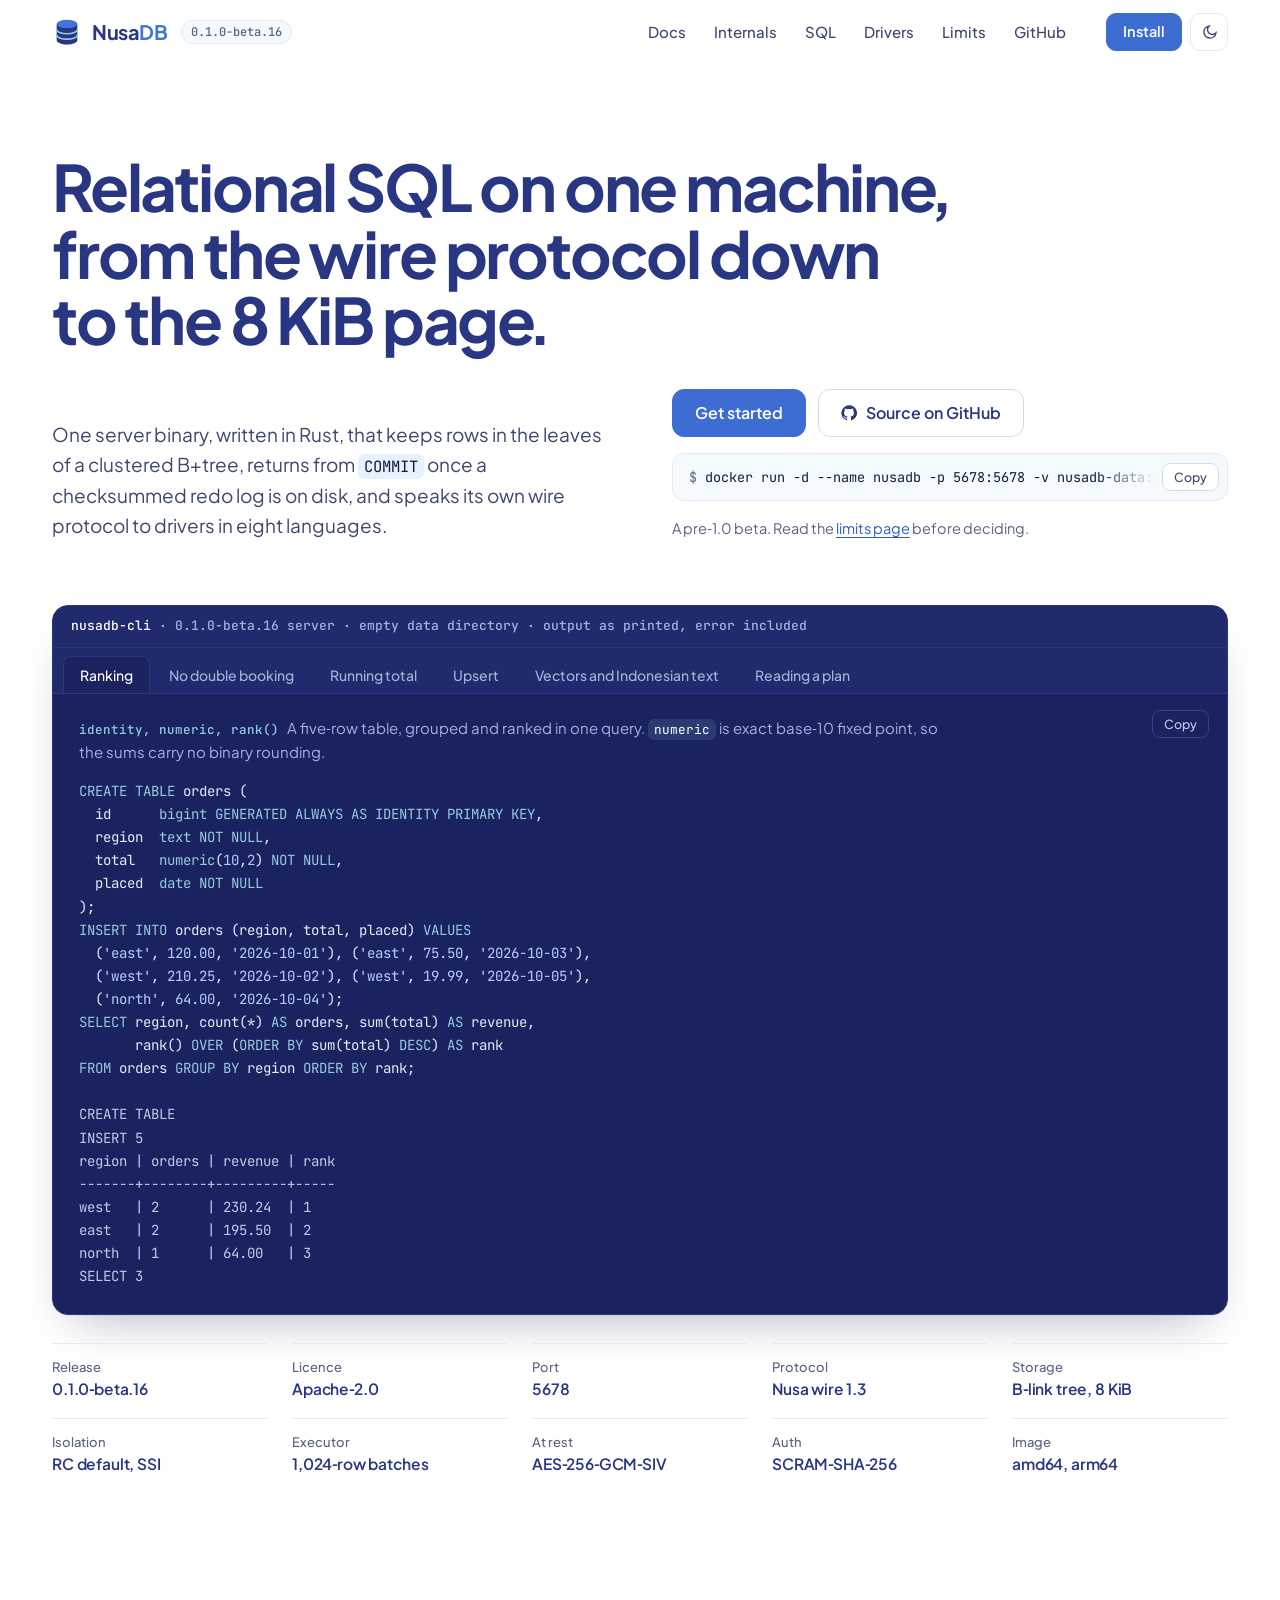
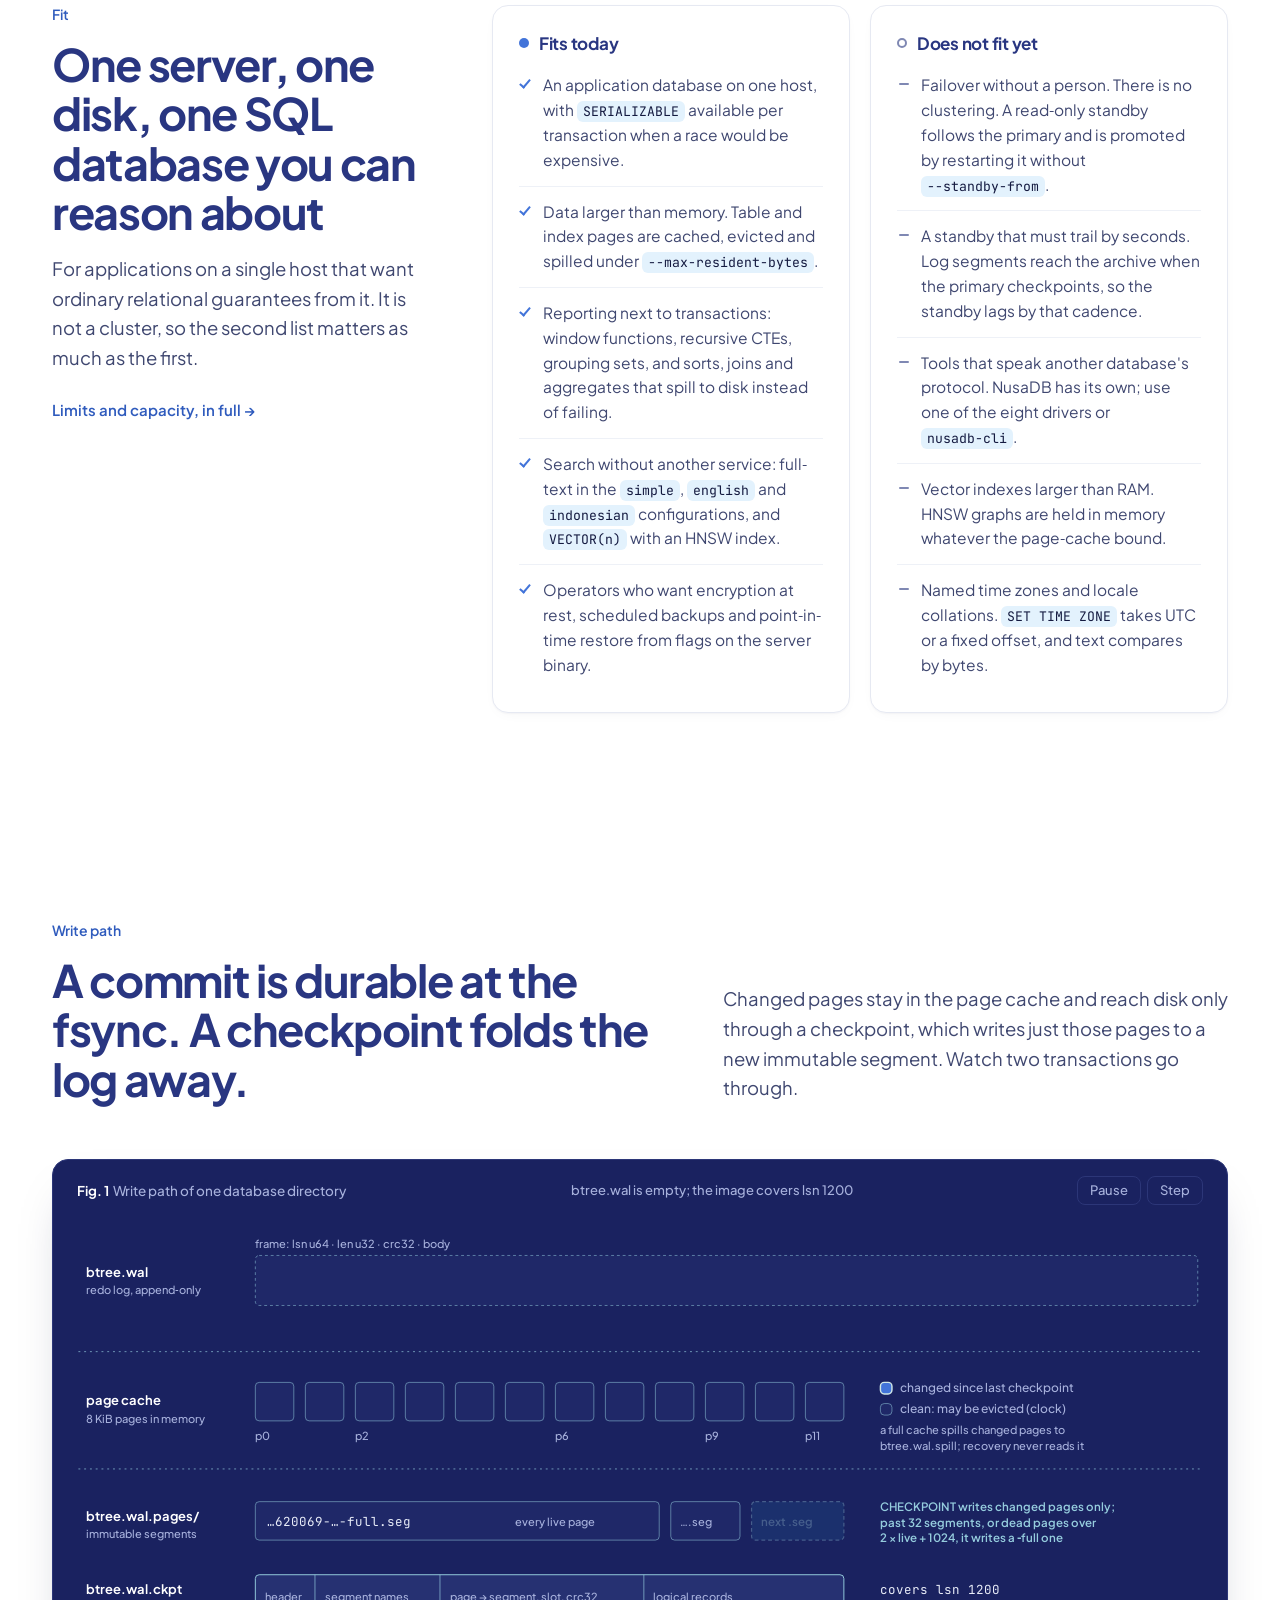
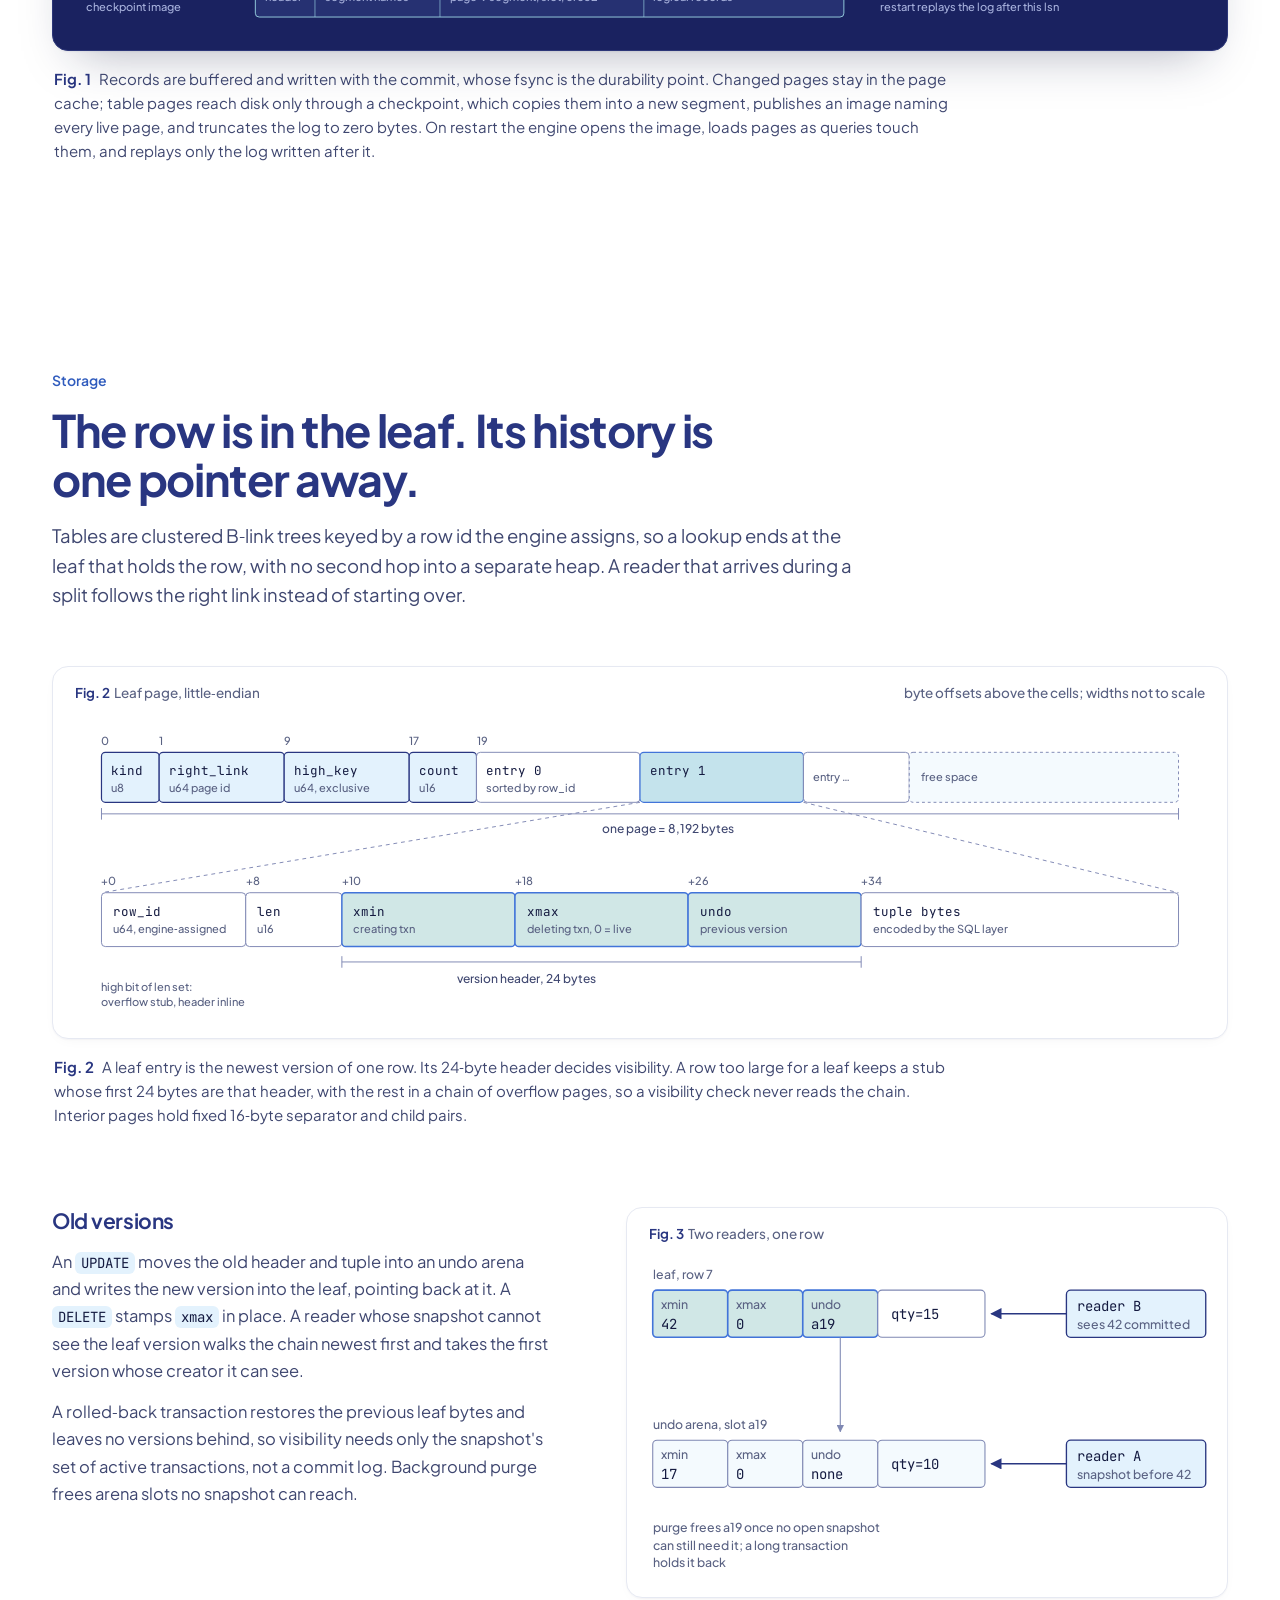
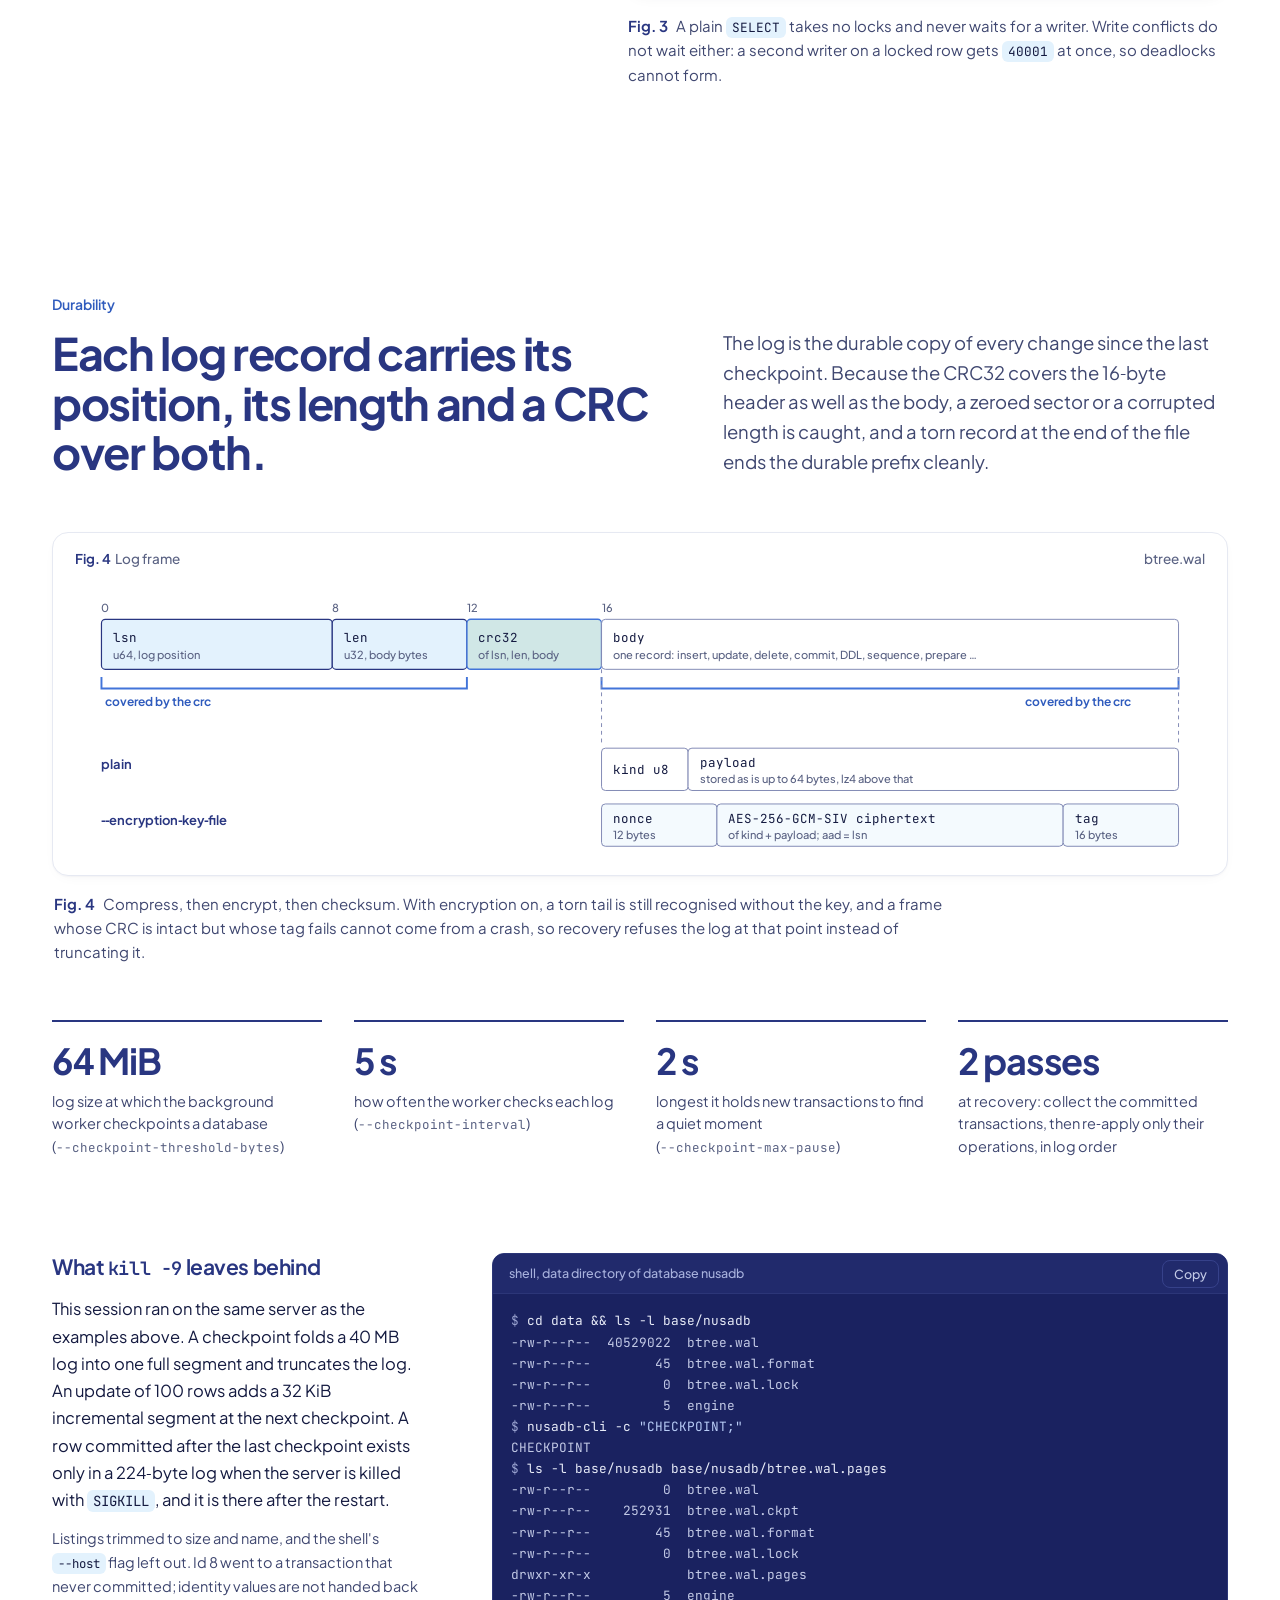
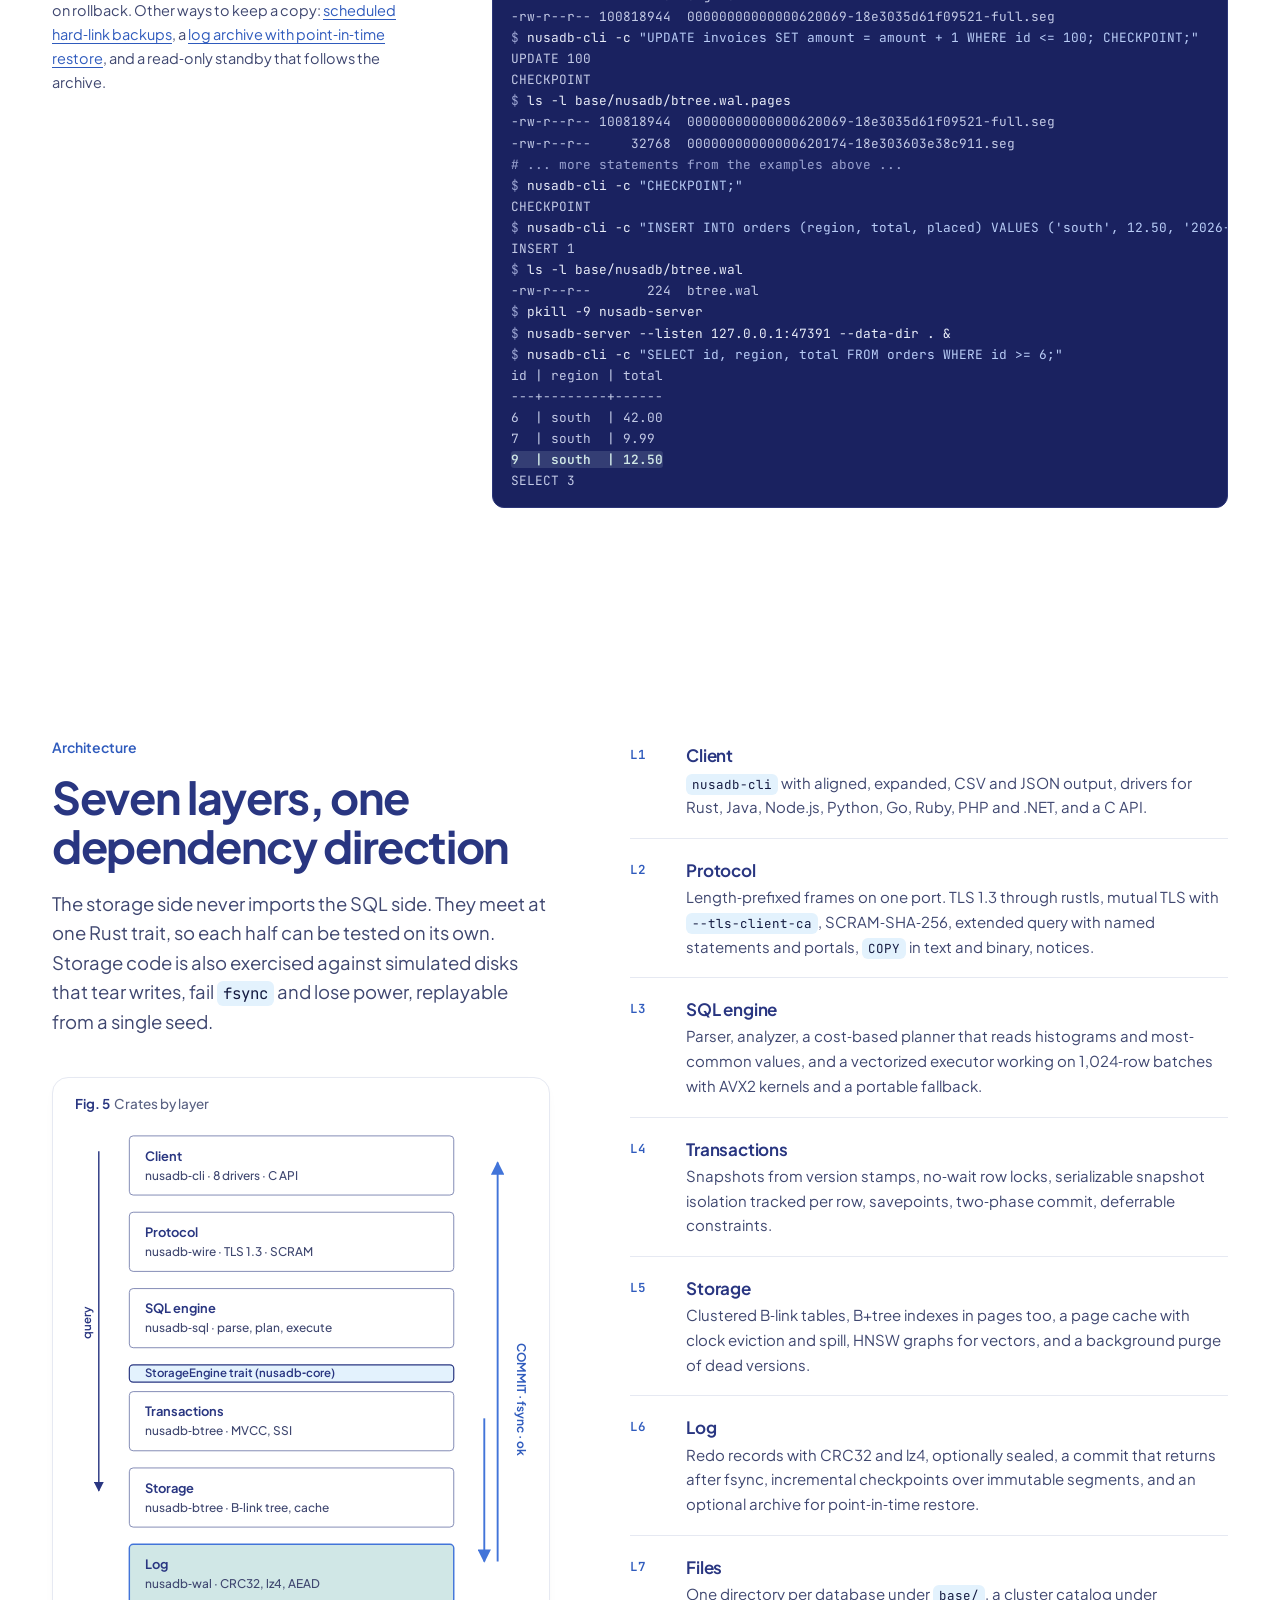
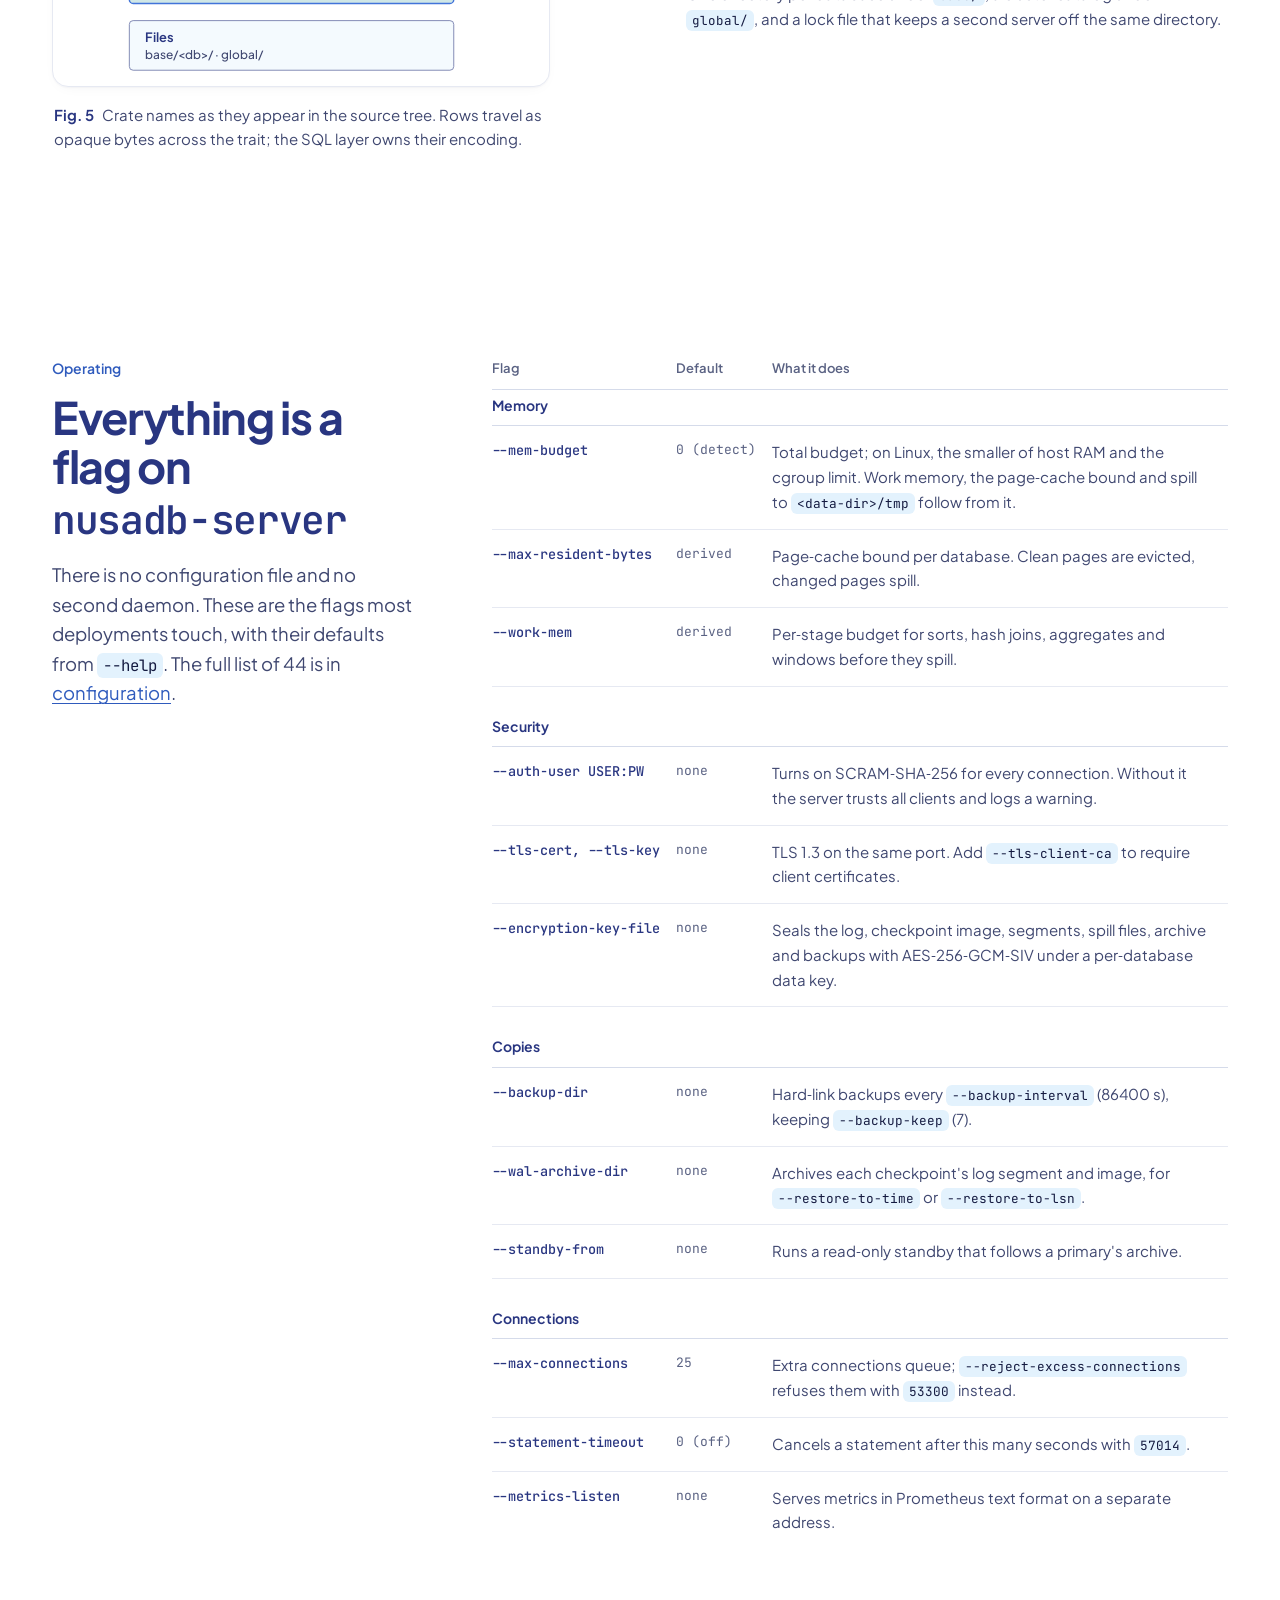
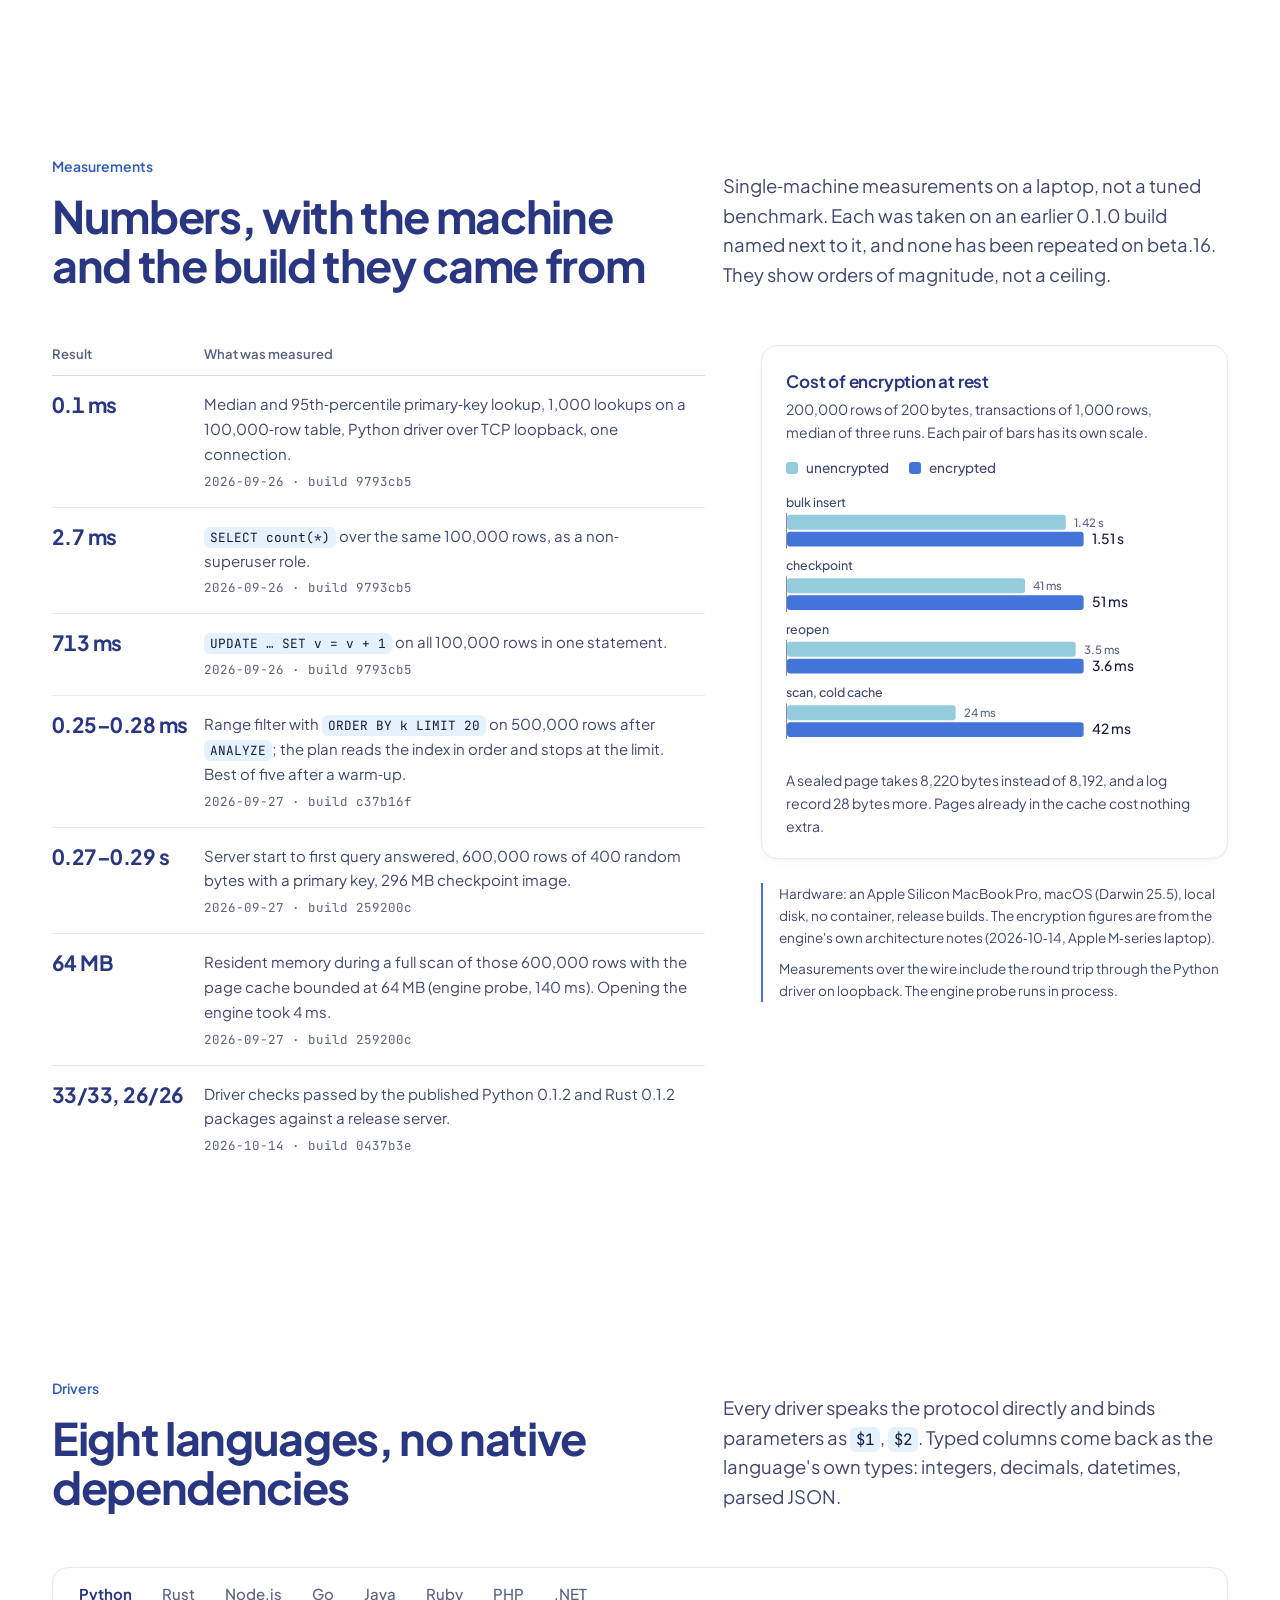
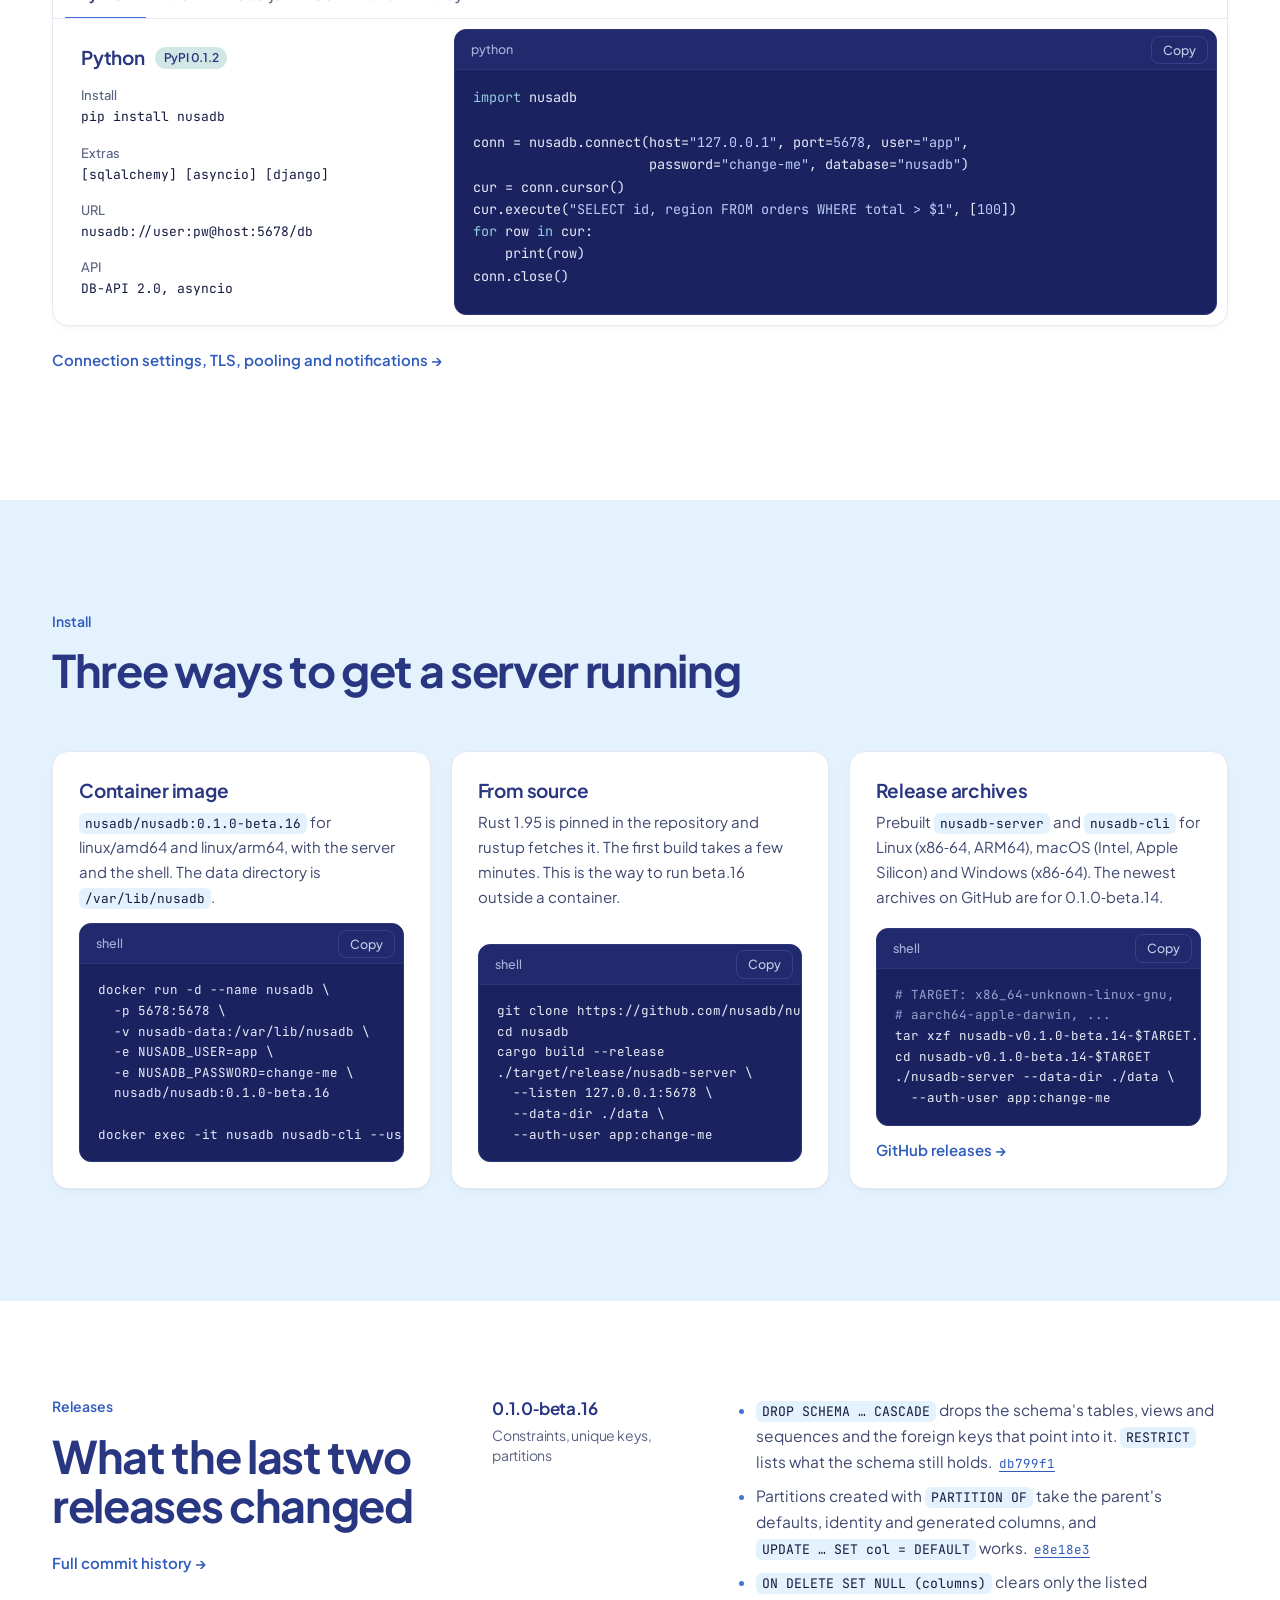
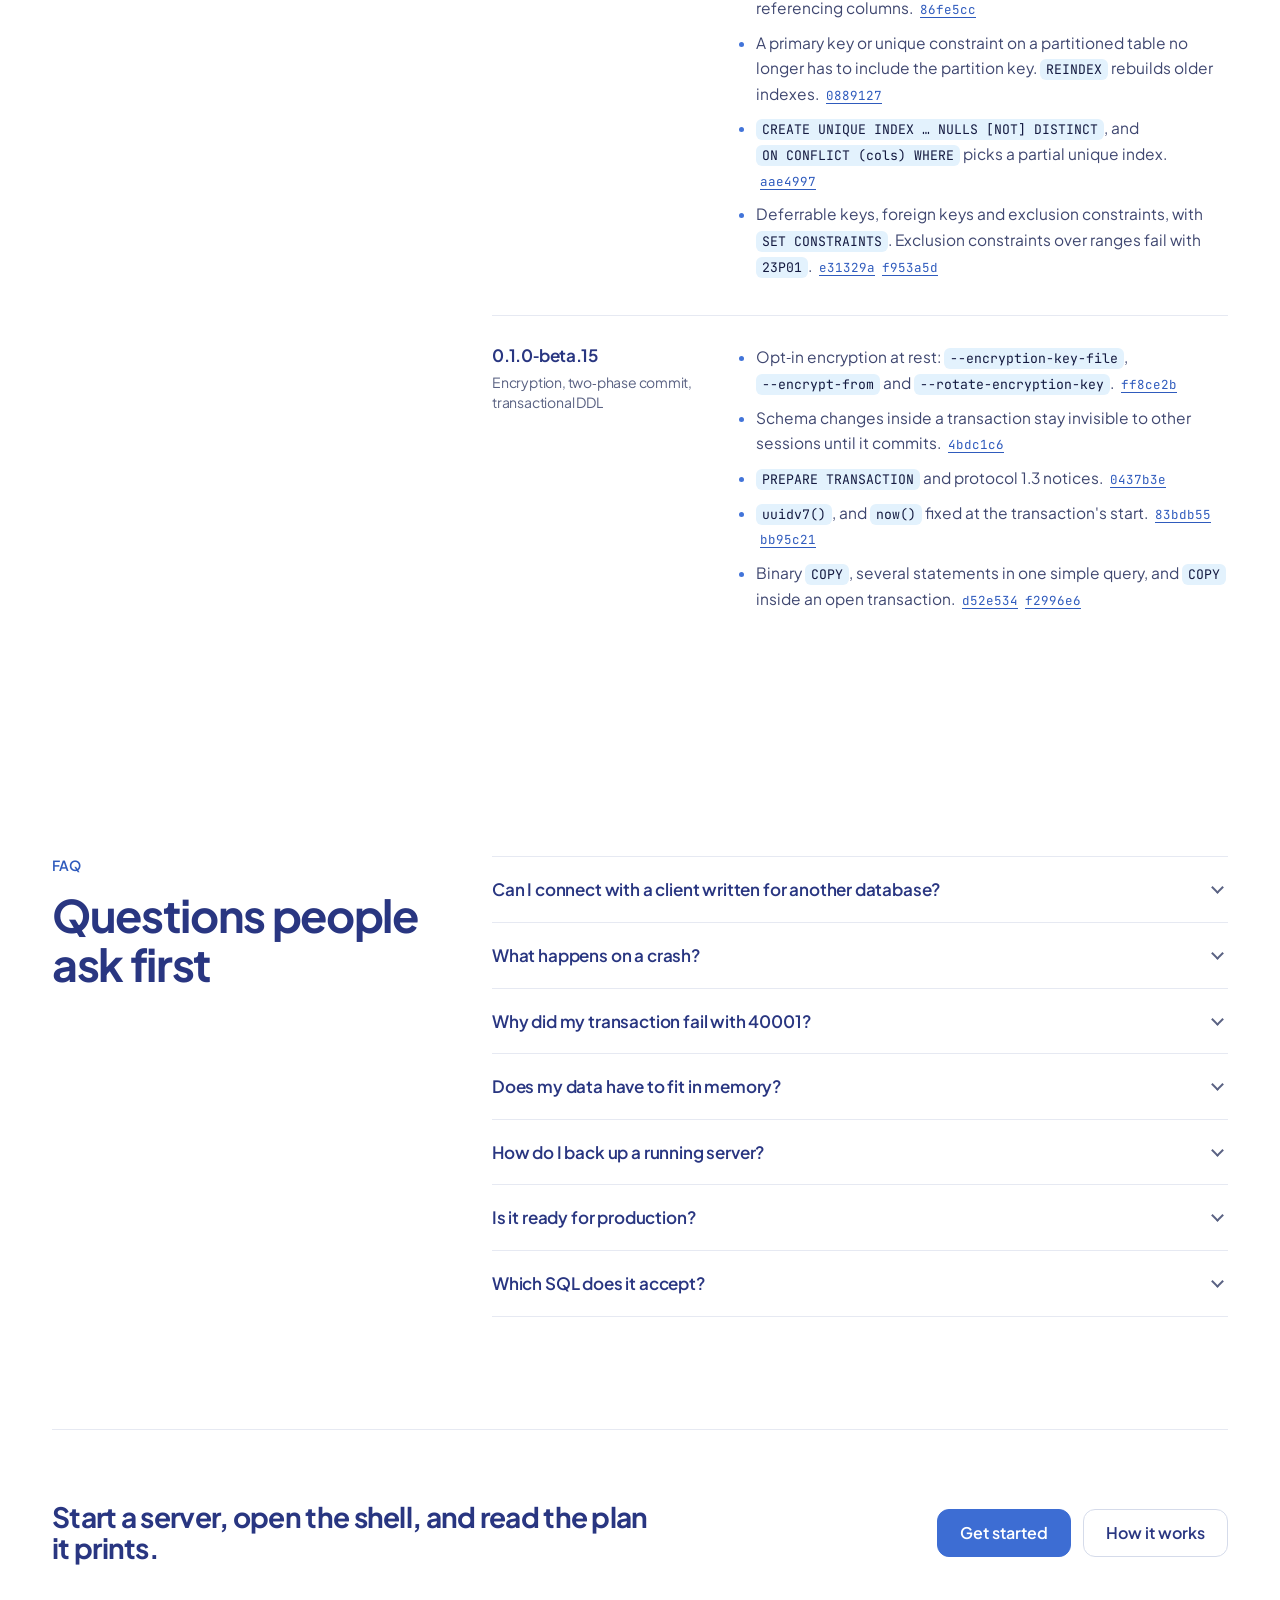
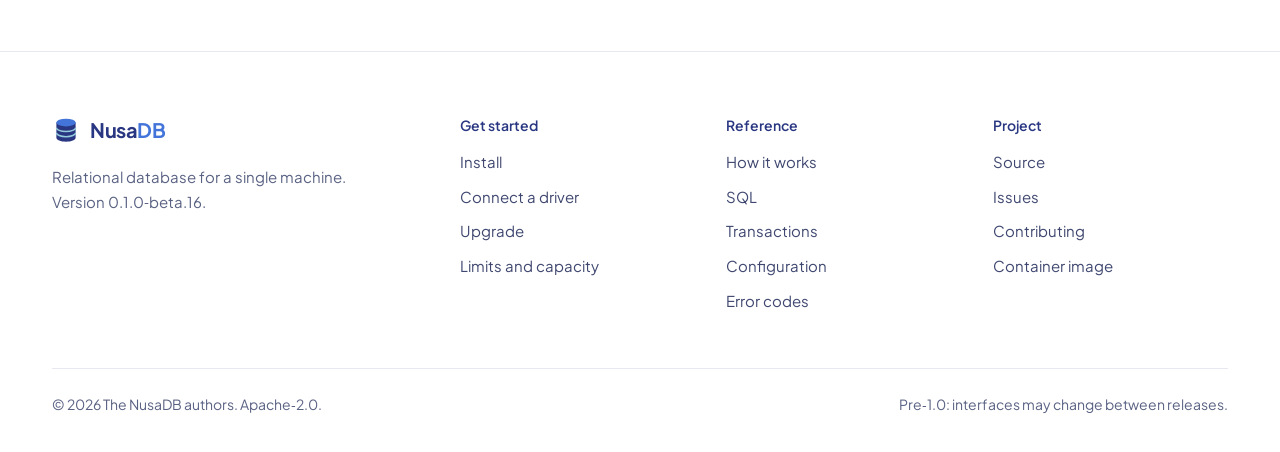
==== commit b2b02212: "Restyle the site light and clean, and bring back the database mark White pages with navy type and on" ====
--- a/index.html
+++ b/index.html
@@ -5,16 +5,17 @@
 <meta name="viewport" content="width=device-width, initial-scale=1" />
 <title>NusaDB · relational database for a single machine</title>
 <meta name="description" content="NusaDB is an open-source relational database written in Rust: a clustered B+tree on 8 KiB pages, a checksummed redo log, serializable snapshot isolation and its own wire protocol, in one server binary. Version 0.1.0-beta.16, Apache-2.0." />
-<meta name="theme-color" content="#293681" />
-<link rel="icon" type="image/svg+xml" href="data:image/svg+xml,%3Csvg xmlns='http://www.w3.org/2000/svg' viewBox='0 0 32 32'%3E%3Cpath d='M4 1h18l9 9v18a3 3 0 0 1-3 3H4a3 3 0 0 1-3-3V4a3 3 0 0 1 3-3z' fill='%23D0E7E6'/%3E%3Cpath d='M22 1l9 9h-9z' fill='%2395CCDD'/%3E%3Crect x='5' y='8' width='13' height='5' rx='2.5' fill='%23293681'/%3E%3Crect x='11' y='16' width='16' height='5' rx='2.5' fill='%234274D9'/%3E%3Crect x='5' y='24' width='8' height='5' rx='2.5' fill='%23293681'/%3E%3Crect x='16' y='24' width='5' height='5' rx='2.5' fill='%2395CCDD'/%3E%3C/svg%3E" />
+<meta name="theme-color" content="#ffffff" media="(prefers-color-scheme: light)" />
+<meta name="theme-color" content="#0f1433" media="(prefers-color-scheme: dark)" />
+<link rel="icon" type="image/svg+xml" href="data:image/svg+xml,%3Csvg xmlns='http://www.w3.org/2000/svg' viewBox='0 0 32 32'%3E%3Cpath d='M5 7.5v17.4c0 2.5 4.9 4.5 11 4.5s11-2 11-4.5V7.5z' fill='%23293681'/%3E%3Cpath d='M5 13.3c0 2.5 4.9 4.5 11 4.5s11-2 11-4.5M5 19.1c0 2.5 4.9 4.5 11 4.5s11-2 11-4.5' fill='none' stroke='%2395CCDD' stroke-width='1.7'/%3E%3Cellipse cx='16' cy='7.5' rx='11' ry='4.5' fill='%234274D9'/%3E%3C/svg%3E" />
 <meta property="og:type" content="website" />
 <meta property="og:title" content="NusaDB" />
 <meta property="og:description" content="A relational database for a single machine, written in Rust. Version 0.1.0-beta.16, Apache-2.0." />
 <script>document.documentElement.classList.add("js");try{var t=localStorage.getItem("nusadb-theme");if(t==="light"||t==="dark")document.documentElement.setAttribute("data-theme",t)}catch(e){}</script>
 <link rel="preconnect" href="https://fonts.googleapis.com" />
 <link rel="preconnect" href="https://fonts.gstatic.com" crossorigin />
-<link href="https://fonts.googleapis.com/css2?family=IBM+Plex+Mono:wght@400;500;600&family=IBM+Plex+Sans:wght@400;500;600;700&display=swap" rel="stylesheet" />
-<link rel="stylesheet" href="css/style.css?v=20261029r3" />
+<link href="https://fonts.googleapis.com/css2?family=JetBrains+Mono:wght@400;500;600&amp;family=Plus+Jakarta+Sans:wght@400;500;600;700;800&amp;display=swap" rel="stylesheet" />
+<link rel="stylesheet" href="css/style.css?v=20261029r4" />
 </head>
 <body>
 <a class="skip" href="#main">Skip to content</a>
@@ -22,14 +23,13 @@
 <header class="masthead">
   <div class="wrap masthead-in">
     <a class="brand" href="./">
-      <svg class="mark" width="28" height="28" viewBox="0 0 32 32" aria-hidden="true"><path d="M4 1h18l9 9v18a3 3 0 0 1-3 3H4a3 3 0 0 1-3-3V4a3 3 0 0 1 3-3z" fill="#D0E7E6"/><path d="M22 1l9 9h-9z" fill="#95CCDD"/><rect x="5" y="8" width="13" height="5" rx="2.5" fill="#293681"/><rect x="11" y="16" width="16" height="5" rx="2.5" fill="#4274D9"/><rect x="5" y="24" width="8" height="5" rx="2.5" fill="#293681"/><rect x="16" y="24" width="5" height="5" rx="2.5" fill="#95CCDD"/></svg>
+      <svg class="mark" width="30" height="30" viewBox="0 0 32 32" aria-hidden="true"><path class="mk-body" d="M5 7.5v17.4c0 2.5 4.9 4.5 11 4.5s11-2 11-4.5V7.5z"/><path class="mk-band" d="M5 13.3c0 2.5 4.9 4.5 11 4.5s11-2 11-4.5M5 19.1c0 2.5 4.9 4.5 11 4.5s11-2 11-4.5"/><ellipse class="mk-top" cx="16" cy="7.5" rx="11" ry="4.5"/></svg>
       <span>Nusa<b>DB</b></span>
       <span class="ver">0.1.0-beta.16</span>
     </a>
     <nav class="mast-nav" id="mastNav" aria-label="Main">
       <ul>
         <li><a href="docs/">Docs</a></li>
-        <li><a href="#install">Install</a></li>
         <li><a href="docs/internals.html">Internals</a></li>
         <li><a href="docs/sql.html">SQL</a></li>
         <li><a href="docs/clients.html">Drivers</a></li>
@@ -38,6 +38,7 @@
       </ul>
     </nav>
     <div class="mast-tools">
+      <a class="btn btn-primary mast-cta" href="#install">Install</a>
       <button class="icon-btn" id="themeBtn" type="button" aria-label="Switch theme"></button>
       <button class="icon-btn burger" id="burger" type="button" aria-label="Menu" aria-expanded="false" aria-controls="mastNav">
         <svg width="18" height="18" viewBox="0 0 24 24" fill="none" stroke="currentColor" stroke-width="2" stroke-linecap="round" aria-hidden="true"><path d="M3 6h18M3 12h18M3 18h18"/></svg>
@@ -49,33 +50,265 @@
 <main id="main">
 
 <!-- ================================================================ hero -->
-<section class="hero on-navy" aria-labelledby="hero-title">
+<section class="hero" aria-labelledby="hero-title">
   <div class="wrap hero-in">
-    <h1 id="hero-title">Relational SQL on one machine, written from the wire protocol down to the <em>8&nbsp;KiB page</em>.</h1>
+    <h1 id="hero-title">Relational SQL on one machine<span class="tp">,</span> from the wire protocol down to the <em>8&nbsp;KiB page</em><span class="tp">.</span></h1>
     <div class="hero-row">
       <p class="lede">
-        NusaDB keeps rows in the leaves of a clustered B+tree, writes every change to a
-        checksummed redo log, and returns from <code>COMMIT</code> after that log is on disk.
-        One server binary holds the SQL engine, the storage engine and its own wire protocol.
-        Drivers exist for eight languages.
+        One server binary, written in Rust, that keeps rows in the leaves of a clustered B+tree,
+        returns from <code>COMMIT</code> once a checksummed redo log is on disk, and speaks its own
+        wire protocol to drivers in eight languages.
       </p>
-      <div class="actions">
-        <a class="btn btn-primary" href="#install">Install</a>
-        <a class="btn btn-line" href="docs/getting-started.html">Getting started</a>
-        <a class="btn btn-line" href="https://github.com/nusadb/nusadb">
-          <svg width="16" height="16" viewBox="0 0 24 24" fill="currentColor" aria-hidden="true"><path d="M12 .5a11.5 11.5 0 0 0-3.64 22.41c.58.1.79-.25.79-.56v-2c-3.2.7-3.88-1.37-3.88-1.37-.53-1.33-1.28-1.69-1.28-1.69-1.05-.71.08-.7.08-.7 1.16.08 1.77 1.19 1.77 1.19 1.03 1.77 2.7 1.26 3.36.96.1-.75.4-1.26.73-1.55-2.55-.29-5.24-1.28-5.24-5.68 0-1.26.45-2.28 1.19-3.09-.12-.29-.52-1.46.11-3.05 0 0 .97-.31 3.17 1.18a11 11 0 0 1 5.77 0c2.2-1.49 3.17-1.18 3.17-1.18.63 1.59.23 2.76.11 3.05.74.81 1.19 1.83 1.19 3.09 0 4.41-2.69 5.38-5.25 5.67.41.36.78 1.06.78 2.14v3.17c0 .31.21.67.8.56A11.5 11.5 0 0 0 12 .5Z"/></svg>
-          Source
-        </a>
-      </div>
-    </div>
-
-    <!-- Fig. 1: the one animated drawing on the site. It shows the write path:
-         records appended to the log, the fsync that makes a commit durable,
-         pages dirtied in the cache, and a checkpoint writing only the changed
-         pages to a new segment before the log is truncated. Without script or
-         with reduced motion, the drawing stays in its pre-checkpoint state. -->
+      <div class="hero-act">
+        <div class="actions">
+          <a class="btn btn-primary" href="docs/getting-started.html">Get started</a>
+          <a class="btn btn-line" href="https://github.com/nusadb/nusadb">
+            <svg width="16" height="16" viewBox="0 0 24 24" fill="currentColor" aria-hidden="true"><path d="M12 .5a11.5 11.5 0 0 0-3.64 22.41c.58.1.79-.25.79-.56v-2c-3.2.7-3.88-1.37-3.88-1.37-.53-1.33-1.28-1.69-1.28-1.69-1.05-.71.08-.7.08-.7 1.16.08 1.77 1.19 1.77 1.19 1.03 1.77 2.7 1.26 3.36.96.1-.75.4-1.26.73-1.55-2.55-.29-5.24-1.28-5.24-5.68 0-1.26.45-2.28 1.19-3.09-.12-.29-.52-1.46.11-3.05 0 0 .97-.31 3.17 1.18a11 11 0 0 1 5.77 0c2.2-1.49 3.17-1.18 3.17-1.18.63 1.59.23 2.76.11 3.05.74.81 1.19 1.83 1.19 3.09 0 4.41-2.69 5.38-5.25 5.67.41.36.78 1.06.78 2.14v3.17c0 .31.21.67.8.56A11.5 11.5 0 0 0 12 .5Z"/></svg>
+            Source on GitHub
+          </a>
+        </div>
+        <div class="code cmd" aria-label="Run the container image">
+<pre><span class="p">$ </span>docker run -d --name nusadb -p 5678:5678 -v nusadb-data:/var/lib/nusadb -e NUSADB_USER=app -e NUSADB_PASSWORD=change-me nusadb/nusadb:0.1.0-beta.16</pre>
+          <div class="code-bar"><button class="copy" type="button"><em>Copy</em></button></div>
+        </div>
+        <p class="beta">A pre-1.0 beta. Read the <a href="docs/limits.html">limits page</a> before deciding.</p>
+      </div>
+    </div>
+
+    <!-- The product itself is the hero visual: six real nusadb-cli sessions,
+         output pasted unedited from a 0.1.0-beta.16 server. -->
+    <div class="term-wrap" id="session">
+      <h2 class="sr">Six things to try in nusadb-cli</h2>
+      <div class="term on-navy" data-tabs>
+        <div class="term-bar">
+          <span class="where"><b>nusadb-cli</b> · 0.1.0-beta.16 server · empty data directory · output as printed, error included</span>
+        </div>
+        <div class="term-tabs" role="tablist" aria-label="Examples">
+          <button type="button" role="tab" id="t1" aria-controls="p1" aria-selected="true">Ranking</button>
+          <button type="button" role="tab" id="t2" aria-controls="p2" aria-selected="false">No double booking</button>
+          <button type="button" role="tab" id="t3" aria-controls="p3" aria-selected="false">Running total</button>
+          <button type="button" role="tab" id="t4" aria-controls="p4" aria-selected="false">Upsert</button>
+          <button type="button" role="tab" id="t5" aria-controls="p5" aria-selected="false">Vectors and Indonesian text</button>
+          <button type="button" role="tab" id="t6" aria-controls="p6" aria-selected="false">Reading a plan</button>
+        </div>
+        <div class="term-panels">
+          <div class="term-panel" role="tabpanel" id="p1" aria-labelledby="t1">
+            <p class="term-note"><span class="tag">identity, numeric, rank()</span>A five-row table, grouped and ranked in one query. <code>numeric</code> is exact base-10 fixed point, so the sums carry no binary rounding.</p>
+            <div class="code">
+              <div class="code-bar"><span>nusadb-cli</span><button class="copy" type="button"><em>Copy</em></button></div>
+<pre><span class="k">CREATE TABLE</span> orders (
+  id      <span class="k">bigint GENERATED ALWAYS AS IDENTITY PRIMARY KEY</span>,
+  region  <span class="k">text NOT NULL</span>,
+  total   <span class="k">numeric</span>(<span class="s">10</span>,<span class="s">2</span>) <span class="k">NOT NULL</span>,
+  placed  <span class="k">date NOT NULL</span>
+);
+<span class="k">INSERT INTO</span> orders (region, total, placed) <span class="k">VALUES</span>
+  (<span class="s">'east'</span>, <span class="s">120.00</span>, <span class="s">'2026-10-01'</span>), (<span class="s">'east'</span>, <span class="s">75.50</span>, <span class="s">'2026-10-03'</span>),
+  (<span class="s">'west'</span>, <span class="s">210.25</span>, <span class="s">'2026-10-02'</span>), (<span class="s">'west'</span>, <span class="s">19.99</span>, <span class="s">'2026-10-05'</span>),
+  (<span class="s">'north'</span>, <span class="s">64.00</span>, <span class="s">'2026-10-04'</span>);
+<span class="k">SELECT</span> region, count(*) <span class="k">AS</span> orders, sum(total) <span class="k">AS</span> revenue,
+       rank() <span class="k">OVER</span> (<span class="k">ORDER BY</span> sum(total) <span class="k">DESC</span>) <span class="k">AS</span> rank
+<span class="k">FROM</span> orders <span class="k">GROUP BY</span> region <span class="k">ORDER BY</span> rank;
+
+<span class="o">CREATE TABLE</span>
+<span class="o">INSERT 5</span>
+<span class="o">region | orders | revenue | rank</span>
+<span class="o">-------+--------+---------+-----</span>
+<span class="o">west   | 2      | 230.24  | 1</span>
+<span class="o">east   | 2      | 195.50  | 2</span>
+<span class="o">north  | 1      | 64.00   | 3</span>
+<span class="o">SELECT 3</span></pre>
+            </div>
+          </div>
+
+          <div class="term-panel" role="tabpanel" id="p2" aria-labelledby="t2">
+            <p class="term-note"><span class="tag">EXCLUDE on a range</span>An exclusion constraint refuses a second booking of room 101 whose time range overlaps the first. The error reports both keys, with the <code>+07</code> input normalised to UTC.</p>
+            <div class="code">
+              <div class="code-bar"><span>nusadb-cli</span><button class="copy" type="button"><em>Copy</em></button></div>
+<pre><span class="k">CREATE TABLE</span> booking (
+  room    <span class="k">int</span>,
+  during  <span class="k">tstzrange</span>,
+  <span class="k">CONSTRAINT</span> no_double_booking
+    <span class="k">EXCLUDE USING</span> gist (room <span class="k">WITH</span> =, during <span class="k">WITH</span> &amp;&amp;)
+);
+<span class="k">INSERT INTO</span> booking <span class="k">VALUES</span> (<span class="s">101</span>, <span class="s">'[2026-11-02 09:00+07, 2026-11-02 11:00+07)'</span>);
+<span class="k">INSERT INTO</span> booking <span class="k">VALUES</span> (<span class="s">101</span>, <span class="s">'[2026-11-02 10:30+07, 2026-11-02 12:00+07)'</span>);
+
+<span class="o">CREATE TABLE</span>
+<span class="o">INSERT 1</span>
+<span class="e">ERROR 23P01: conflicting key value violates exclusion constraint "no_double_booking":
+key (room, during)=(101, ["2026-11-02 03:30:00+00","2026-11-02 05:00:00+00"))
+conflicts with existing key (room, during)=(101, ["2026-11-02 02:00:00+00","2026-11-02 04:00:00+00"))</span></pre>
+            </div>
+          </div>
+
+          <div class="term-panel" role="tabpanel" id="p3" aria-labelledby="t3">
+            <p class="term-note"><span class="tag">WITH RECURSIVE, window</span>A recursive CTE generates the days, a left join keeps the empty ones, and a window over the grouped sum gives the running total. Uses the <code>orders</code> table from the first example.</p>
+            <div class="code">
+              <div class="code-bar"><span>nusadb-cli</span><button class="copy" type="button"><em>Copy</em></button></div>
+<pre><span class="k">WITH RECURSIVE</span> days(d) <span class="k">AS</span> (
+  <span class="k">SELECT DATE</span> <span class="s">'2026-10-01'</span>
+  <span class="k">UNION ALL</span>
+  <span class="k">SELECT</span> d + <span class="s">1</span> <span class="k">FROM</span> days <span class="k">WHERE</span> d &lt; <span class="k">DATE</span> <span class="s">'2026-10-05'</span>
+)
+<span class="k">SELECT</span> d <span class="k">AS</span> day,
+       coalesce(sum(o.total), <span class="s">0</span>) <span class="k">AS</span> revenue,
+       sum(coalesce(sum(o.total), <span class="s">0</span>)) <span class="k">OVER</span> (<span class="k">ORDER BY</span> d) <span class="k">AS</span> running
+<span class="k">FROM</span> days <span class="k">LEFT JOIN</span> orders o <span class="k">ON</span> o.placed = d
+<span class="k">GROUP BY</span> d <span class="k">ORDER BY</span> d;
+
+<span class="o">day        | revenue | running</span>
+<span class="o">-----------+---------+--------</span>
+<span class="o">2026-10-01 | 120.00  | 120.00</span>
+<span class="o">2026-10-02 | 210.25  | 330.25</span>
+<span class="o">2026-10-03 | 75.50   | 405.75</span>
+<span class="o">2026-10-04 | 64.00   | 469.75</span>
+<span class="o">2026-10-05 | 19.99   | 489.74</span>
+<span class="o">SELECT 5</span></pre>
+            </div>
+          </div>
+
+          <div class="term-panel" role="tabpanel" id="p4" aria-labelledby="t4">
+            <p class="term-note"><span class="tag">ON CONFLICT … RETURNING</span>The existing SKU is incremented, the new one is inserted, and <code>RETURNING</code> reports what each row ended up as. The tag counts both rows.</p>
+            <div class="code">
+              <div class="code-bar"><span>nusadb-cli</span><button class="copy" type="button"><em>Copy</em></button></div>
+<pre><span class="k">CREATE TABLE</span> stock (sku <span class="k">text PRIMARY KEY</span>, qty <span class="k">int NOT NULL</span>);
+<span class="k">INSERT INTO</span> stock <span class="k">VALUES</span> (<span class="s">'KOPI-250'</span>, <span class="s">10</span>);
+<span class="k">INSERT INTO</span> stock <span class="k">VALUES</span> (<span class="s">'KOPI-250'</span>, <span class="s">5</span>), (<span class="s">'TEH-100'</span>, <span class="s">8</span>)
+  <span class="k">ON CONFLICT</span> (sku) <span class="k">DO UPDATE SET</span> qty = stock.qty + excluded.qty
+  <span class="k">RETURNING</span> sku, qty;
+
+<span class="o">CREATE TABLE</span>
+<span class="o">INSERT 1</span>
+<span class="o">sku      | qty</span>
+<span class="o">---------+----</span>
+<span class="o">KOPI-250 | 15</span>
+<span class="o">TEH-100  | 8</span>
+<span class="o">INSERT 2</span></pre>
+            </div>
+          </div>
+
+          <div class="term-panel" role="tabpanel" id="p5" aria-labelledby="t5">
+            <p class="term-note"><span class="tag">hnsw, to_tsvector</span>Nearest neighbours by cosine distance through an HNSW index, then a full-text match where the <code>indonesian</code> configuration stems <em>dikirim</em> to <em>kirim</em>.</p>
+            <div class="code">
+              <div class="code-bar"><span>nusadb-cli</span><button class="copy" type="button"><em>Copy</em></button></div>
+<pre><span class="k">CREATE TABLE</span> notes (id <span class="k">int PRIMARY KEY</span>, body <span class="k">text</span>, emb <span class="k">vector</span>(<span class="s">3</span>));
+<span class="k">INSERT INTO</span> notes <span class="k">VALUES</span>
+  (<span class="s">1</span>, <span class="s">'Pengiriman ke Surabaya terlambat dua hari'</span>, <span class="s">'[0.9,0.1,0.0]'</span>),
+  (<span class="s">2</span>, <span class="s">'Pembayaran berhasil diproses'</span>,             <span class="s">'[0.1,0.9,0.1]'</span>),
+  (<span class="s">3</span>, <span class="s">'Paket dikirim ulang ke Surabaya'</span>,          <span class="s">'[0.8,0.2,0.1]'</span>);
+<span class="k">CREATE INDEX</span> notes_emb <span class="k">ON</span> notes <span class="k">USING</span> hnsw (emb vector_cosine_ops);
+
+<span class="k">SELECT</span> id, round((emb &lt;=&gt; <span class="s">'[1,0,0]'</span>)::<span class="k">numeric</span>, <span class="s">4</span>) <span class="k">AS</span> distance
+<span class="k">FROM</span> notes <span class="k">ORDER BY</span> emb &lt;=&gt; <span class="s">'[1,0,0]'</span> <span class="k">LIMIT</span> <span class="s">2</span>;
+
+<span class="k">SELECT</span> id, body <span class="k">FROM</span> notes
+<span class="k">WHERE</span> to_tsvector(<span class="s">'indonesian'</span>, body) @@ to_tsquery(<span class="s">'indonesian'</span>, <span class="s">'kirim &amp; surabaya'</span>);
+
+<span class="o">id | distance</span>
+<span class="o">---+---------</span>
+<span class="o">1  | 0.0061</span>
+<span class="o">3  | 0.0369</span>
+<span class="o">SELECT 2</span>
+<span class="o">id | body</span>
+<span class="o">---+--------------------------------</span>
+<span class="o">3  | Paket dikirim ulang ke Surabaya</span>
+<span class="o">SELECT 1</span></pre>
+            </div>
+          </div>
+
+          <div class="term-panel" role="tabpanel" id="p6" aria-labelledby="t6">
+            <p class="term-note"><span class="tag">EXPLAIN</span>20,000 customers and 200,000 invoices after <code>ANALYZE</code>. The point filter on the customer's key becomes an index scan on the primary key, and the join is hashed.</p>
+            <div class="code">
+              <div class="code-bar"><span>nusadb-cli</span><button class="copy" type="button"><em>Copy</em></button></div>
+<pre><span class="k">EXPLAIN SELECT</span> c.name, sum(i.amount)
+<span class="k">FROM</span> customers c <span class="k">JOIN</span> invoices i <span class="k">ON</span> i.customer_id = c.id
+<span class="k">WHERE</span> c.id = <span class="s">42</span>
+<span class="k">GROUP BY</span> c.name;
+
+<span class="o">plan</span>
+<span class="o">-------------------------------------------------</span>
+<span class="o">Project (2 column(s))</span>
+<span class="o">  GroupAggregate (1 key(s), 1 aggregate(s))</span>
+<span class="o">    HashJoin (Inner, 1 key(s))</span>
+<span class="o">      Filter</span>
+<span class="o">        IndexScan: customers using customers_pkey</span>
+<span class="o">      SeqScan: invoices</span>
+<span class="o">SELECT 6</span></pre>
+            </div>
+          </div>
+        </div>
+      </div>
+      <dl class="spec">
+        <div><dt>Release</dt><dd>0.1.0-beta.16</dd></div>
+        <div><dt>Licence</dt><dd>Apache-2.0</dd></div>
+        <div><dt>Port</dt><dd>5678</dd></div>
+        <div><dt>Protocol</dt><dd>Nusa wire 1.3</dd></div>
+        <div><dt>Storage</dt><dd>B-link tree, 8 KiB</dd></div>
+        <div><dt>Isolation</dt><dd>RC default, SSI</dd></div>
+        <div><dt>Executor</dt><dd>1,024-row batches</dd></div>
+        <div><dt>At rest</dt><dd>AES-256-GCM-SIV</dd></div>
+        <div><dt>Auth</dt><dd>SCRAM-SHA-256</dd></div>
+        <div><dt>Image</dt><dd>amd64, arm64</dd></div>
+      </dl>
+    </div>
+  </div>
+</section>
+
+<!-- ================================================================ fit -->
+<section class="sec" id="fit" aria-labelledby="fit-title">
+  <div class="wrap sec-in side">
+    <header>
+      <span class="eyebrow">Fit</span>
+      <h2 id="fit-title">One server, one disk, one SQL database you can reason about</h2>
+      <p class="lede">
+        For applications on a single host that want ordinary relational guarantees from it.
+        It is not a cluster, so the second list matters as much as the first.
+      </p>
+      <p style="margin-top:24px"><a class="more" href="docs/limits.html">Limits and capacity, in full</a></p>
+    </header>
+    <div class="fit-cards">
+      <div class="card">
+        <p class="fit-h">Fits today</p>
+        <ul class="fitlist yes">
+            <li>An application database on one host, with <code>SERIALIZABLE</code> available per transaction when a race would be expensive.</li>
+            <li>Data larger than memory. Table and index pages are cached, evicted and spilled under <code>--max-resident-bytes</code>.</li>
+            <li>Reporting next to transactions: window functions, recursive CTEs, grouping sets, and sorts, joins and aggregates that spill to disk instead of failing.</li>
+            <li>Search without another service: full-text in the <code>simple</code>, <code>english</code> and <code>indonesian</code> configurations, and <code>VECTOR(n)</code> with an HNSW index.</li>
+            <li>Operators who want encryption at rest, scheduled backups and point-in-time restore from flags on the server binary.</li>
+        </ul>
+      </div>
+      <div class="card">
+        <p class="fit-h no">Does not fit yet</p>
+        <ul class="fitlist no">
+            <li>Failover without a person. There is no clustering. A read-only standby follows the primary and is promoted by restarting it without <code>--standby-from</code>.</li>
+            <li>A standby that must trail by seconds. Log segments reach the archive when the primary checkpoints, so the standby lags by that cadence.</li>
+            <li>Tools that speak another database's protocol. NusaDB has its own; use one of the eight drivers or <code>nusadb-cli</code>.</li>
+            <li>Vector indexes larger than RAM. HNSW graphs are held in memory whatever the page-cache bound.</li>
+            <li>Named time zones and locale collations. <code>SET TIME ZONE</code> takes UTC or a fixed offset, and text compares by bytes.</li>
+        </ul>
+      </div>
+    </div>
+  </div>
+</section>
+
+<!-- ================================================================ write path -->
+<section class="sec" id="write-path" aria-labelledby="wp-title">
+  <div class="wrap sec-in">
+    <div class="sec-head split">
+      <div>
+        <span class="eyebrow">Write path</span>
+        <h2 id="wp-title">A commit is durable at the fsync. A checkpoint folds the log away.</h2>
+      </div>
+      <p class="lede">
+        Changed pages stay in the page cache and reach disk only through a checkpoint, which
+        writes just those pages to a new immutable segment. Watch two transactions go through.
+      </p>
+    </div>
+    <!-- Fig. 1: the one animated drawing on the site. Without script or with
+         reduced motion, it stays in its pre-checkpoint state. -->
     <figure class="fig logfig" id="logfig" aria-labelledby="fig1-cap">
-      <div class="fig-frame">
+      <div class="fig-frame on-navy">
         <div class="fig-head">
           <span><b>Fig. 1</b> &nbsp;Write path of one database directory</span>
           <span class="state" id="lfState" aria-live="polite">2 transactions committed, checkpoint pending</span>
@@ -194,236 +427,11 @@
   </div>
 </section>
 
-<!-- ================================================================ specification strip -->
-<section class="spec-strip on-strip" aria-labelledby="spec-title">
-  <div class="wrap">
-    <h2 id="spec-title" class="sr">Specification</h2>
-    <dl class="spec">
-      <div><dt>Release</dt><dd>0.1.0-beta.16</dd></div>
-      <div><dt>Licence</dt><dd>Apache-2.0</dd></div>
-      <div><dt>Port</dt><dd>5678</dd></div>
-      <div><dt>Protocol</dt><dd>Nusa wire 1.3</dd></div>
-      <div><dt>Storage</dt><dd>B-link tree, 8 KiB</dd></div>
-      <div><dt>Isolation</dt><dd>RC default, SSI</dd></div>
-      <div><dt>Executor</dt><dd>1,024-row batches</dd></div>
-      <div><dt>At rest</dt><dd>AES-256-GCM-SIV</dd></div>
-      <div><dt>Auth</dt><dd>SCRAM-SHA-256</dd></div>
-      <div><dt>Image</dt><dd>amd64, arm64</dd></div>
-    </dl>
-  </div>
-</section>
-
-<!-- ================================================================ fit -->
-<section class="sec" id="fit" aria-labelledby="fit-title">
-  <div class="wrap sec-in side">
-    <header>
-      <h2 id="fit-title">One server, one disk, one SQL database you can reason about</h2>
-      <p class="lede">
-        For applications on a single host that want ordinary relational guarantees from it.
-        It is not a cluster, so the second column matters as much as the first.
-      </p>
-      <p style="margin-top:22px"><a class="more" href="docs/limits.html">Limits and capacity, in full</a></p>
-    </header>
-    <div>
-      <div class="cols-2">
-        <div>
-          <p class="fit-h">Fits today</p>
-          <ul class="fitlist yes">
-            <li>An application database on one host, with <code>SERIALIZABLE</code> available per transaction when a race would be expensive.</li>
-            <li>Data larger than memory. Table and index pages are cached, evicted and spilled under <code>--max-resident-bytes</code>.</li>
-            <li>Reporting next to transactions: window functions, recursive CTEs, grouping sets, and sorts, joins and aggregates that spill to disk instead of failing.</li>
-            <li>Search without another service: full-text in the <code>simple</code>, <code>english</code> and <code>indonesian</code> configurations, and <code>VECTOR(n)</code> with an HNSW index.</li>
-            <li>Operators who want encryption at rest, scheduled backups and point-in-time restore from flags on the server binary.</li>
-          </ul>
-        </div>
-        <div>
-          <p class="fit-h no">Does not fit yet</p>
-          <ul class="fitlist no">
-            <li>Failover without a person. There is no clustering. A read-only standby follows the primary and is promoted by restarting it without <code>--standby-from</code>.</li>
-            <li>A standby that must trail by seconds. Log segments reach the archive when the primary checkpoints, so the standby lags by that cadence.</li>
-            <li>Tools that speak another database's protocol. NusaDB has its own; use one of the eight drivers or <code>nusadb-cli</code>.</li>
-            <li>Vector indexes larger than RAM. HNSW graphs are held in memory whatever the page-cache bound.</li>
-            <li>Named time zones and locale collations. <code>SET TIME ZONE</code> takes UTC or a fixed offset, and text compares by bytes.</li>
-          </ul>
-        </div>
-      </div>
-    </div>
-  </div>
-</section>
-
-<!-- ================================================================ session -->
-<section class="sec on-tint" id="session" aria-labelledby="session-title">
-  <div class="wrap sec-in">
-    <div class="sec-head split">
-      <h2 id="session-title">Six things to try in <code>nusadb-cli</code></h2>
-      <p class="lede">Each block ran against a 0.1.0-beta.16 server on an empty data directory. The output is pasted as the shell printed it, error included.</p>
-    </div>
-    <div>
-      <div class="tour" data-tabs>
-        <ul class="tour-list" role="tablist" aria-label="Examples">
-          <li><button type="button" role="tab" id="t1" aria-controls="p1" aria-selected="true">A table and a ranking<small>identity, numeric, rank()</small></button></li>
-          <li><button type="button" role="tab" id="t2" aria-controls="p2" aria-selected="false">Bookings that cannot overlap<small>EXCLUDE on a range</small></button></li>
-          <li><button type="button" role="tab" id="t3" aria-controls="p3" aria-selected="false">A calendar with a running total<small>WITH RECURSIVE, window</small></button></li>
-          <li><button type="button" role="tab" id="t4" aria-controls="p4" aria-selected="false">Upsert<small>ON CONFLICT … RETURNING</small></button></li>
-          <li><button type="button" role="tab" id="t5" aria-controls="p5" aria-selected="false">Vectors and Indonesian text<small>hnsw, to_tsvector</small></button></li>
-          <li><button type="button" role="tab" id="t6" aria-controls="p6" aria-selected="false">Reading a plan<small>EXPLAIN</small></button></li>
-        </ul>
-        <div class="tour-panels on-navy">
-          <div class="tour-panel" role="tabpanel" id="p1" aria-labelledby="t1">
-            <p>A five-row table, grouped and ranked in one query. <code>numeric</code> is exact base-10 fixed point, so the sums carry no binary rounding.</p>
-            <div class="code">
-              <div class="code-bar"><span>nusadb-cli</span><button class="copy" type="button"><em>Copy</em></button></div>
-<pre><span class="k">CREATE TABLE</span> orders (
-  id      <span class="k">bigint GENERATED ALWAYS AS IDENTITY PRIMARY KEY</span>,
-  region  <span class="k">text NOT NULL</span>,
-  total   <span class="k">numeric</span>(<span class="s">10</span>,<span class="s">2</span>) <span class="k">NOT NULL</span>,
-  placed  <span class="k">date NOT NULL</span>
-);
-<span class="k">INSERT INTO</span> orders (region, total, placed) <span class="k">VALUES</span>
-  (<span class="s">'east'</span>, <span class="s">120.00</span>, <span class="s">'2026-10-01'</span>), (<span class="s">'east'</span>, <span class="s">75.50</span>, <span class="s">'2026-10-03'</span>),
-  (<span class="s">'west'</span>, <span class="s">210.25</span>, <span class="s">'2026-10-02'</span>), (<span class="s">'west'</span>, <span class="s">19.99</span>, <span class="s">'2026-10-05'</span>),
-  (<span class="s">'north'</span>, <span class="s">64.00</span>, <span class="s">'2026-10-04'</span>);
-<span class="k">SELECT</span> region, count(*) <span class="k">AS</span> orders, sum(total) <span class="k">AS</span> revenue,
-       rank() <span class="k">OVER</span> (<span class="k">ORDER BY</span> sum(total) <span class="k">DESC</span>) <span class="k">AS</span> rank
-<span class="k">FROM</span> orders <span class="k">GROUP BY</span> region <span class="k">ORDER BY</span> rank;
-
-<span class="o">CREATE TABLE</span>
-<span class="o">INSERT 5</span>
-<span class="o">region | orders | revenue | rank</span>
-<span class="o">-------+--------+---------+-----</span>
-<span class="o">west   | 2      | 230.24  | 1</span>
-<span class="o">east   | 2      | 195.50  | 2</span>
-<span class="o">north  | 1      | 64.00   | 3</span>
-<span class="o">SELECT 3</span></pre>
-            </div>
-          </div>
-
-          <div class="tour-panel" role="tabpanel" id="p2" aria-labelledby="t2">
-            <p>An exclusion constraint refuses a second booking of room 101 whose time range overlaps the first. The error reports both keys, with the <code>+07</code> input normalised to UTC.</p>
-            <div class="code">
-              <div class="code-bar"><span>nusadb-cli</span><button class="copy" type="button"><em>Copy</em></button></div>
-<pre><span class="k">CREATE TABLE</span> booking (
-  room    <span class="k">int</span>,
-  during  <span class="k">tstzrange</span>,
-  <span class="k">CONSTRAINT</span> no_double_booking
-    <span class="k">EXCLUDE USING</span> gist (room <span class="k">WITH</span> =, during <span class="k">WITH</span> &amp;&amp;)
-);
-<span class="k">INSERT INTO</span> booking <span class="k">VALUES</span> (<span class="s">101</span>, <span class="s">'[2026-11-02 09:00+07, 2026-11-02 11:00+07)'</span>);
-<span class="k">INSERT INTO</span> booking <span class="k">VALUES</span> (<span class="s">101</span>, <span class="s">'[2026-11-02 10:30+07, 2026-11-02 12:00+07)'</span>);
-
-<span class="o">CREATE TABLE</span>
-<span class="o">INSERT 1</span>
-<span class="e">ERROR 23P01: conflicting key value violates exclusion constraint "no_double_booking":
-key (room, during)=(101, ["2026-11-02 03:30:00+00","2026-11-02 05:00:00+00"))
-conflicts with existing key (room, during)=(101, ["2026-11-02 02:00:00+00","2026-11-02 04:00:00+00"))</span></pre>
-            </div>
-          </div>
-
-          <div class="tour-panel" role="tabpanel" id="p3" aria-labelledby="t3">
-            <p>A recursive CTE generates the days, a left join keeps the empty ones, and a window over the grouped sum gives the running total. Uses the <code>orders</code> table from the first example.</p>
-            <div class="code">
-              <div class="code-bar"><span>nusadb-cli</span><button class="copy" type="button"><em>Copy</em></button></div>
-<pre><span class="k">WITH RECURSIVE</span> days(d) <span class="k">AS</span> (
-  <span class="k">SELECT DATE</span> <span class="s">'2026-10-01'</span>
-  <span class="k">UNION ALL</span>
-  <span class="k">SELECT</span> d + <span class="s">1</span> <span class="k">FROM</span> days <span class="k">WHERE</span> d &lt; <span class="k">DATE</span> <span class="s">'2026-10-05'</span>
-)
-<span class="k">SELECT</span> d <span class="k">AS</span> day,
-       coalesce(sum(o.total), <span class="s">0</span>) <span class="k">AS</span> revenue,
-       sum(coalesce(sum(o.total), <span class="s">0</span>)) <span class="k">OVER</span> (<span class="k">ORDER BY</span> d) <span class="k">AS</span> running
-<span class="k">FROM</span> days <span class="k">LEFT JOIN</span> orders o <span class="k">ON</span> o.placed = d
-<span class="k">GROUP BY</span> d <span class="k">ORDER BY</span> d;
-
-<span class="o">day        | revenue | running</span>
-<span class="o">-----------+---------+--------</span>
-<span class="o">2026-10-01 | 120.00  | 120.00</span>
-<span class="o">2026-10-02 | 210.25  | 330.25</span>
-<span class="o">2026-10-03 | 75.50   | 405.75</span>
-<span class="o">2026-10-04 | 64.00   | 469.75</span>
-<span class="o">2026-10-05 | 19.99   | 489.74</span>
-<span class="o">SELECT 5</span></pre>
-            </div>
-          </div>
-
-          <div class="tour-panel" role="tabpanel" id="p4" aria-labelledby="t4">
-            <p>The existing SKU is incremented, the new one is inserted, and <code>RETURNING</code> reports what each row ended up as. The tag counts both rows.</p>
-            <div class="code">
-              <div class="code-bar"><span>nusadb-cli</span><button class="copy" type="button"><em>Copy</em></button></div>
-<pre><span class="k">CREATE TABLE</span> stock (sku <span class="k">text PRIMARY KEY</span>, qty <span class="k">int NOT NULL</span>);
-<span class="k">INSERT INTO</span> stock <span class="k">VALUES</span> (<span class="s">'KOPI-250'</span>, <span class="s">10</span>);
-<span class="k">INSERT INTO</span> stock <span class="k">VALUES</span> (<span class="s">'KOPI-250'</span>, <span class="s">5</span>), (<span class="s">'TEH-100'</span>, <span class="s">8</span>)
-  <span class="k">ON CONFLICT</span> (sku) <span class="k">DO UPDATE SET</span> qty = stock.qty + excluded.qty
-  <span class="k">RETURNING</span> sku, qty;
-
-<span class="o">CREATE TABLE</span>
-<span class="o">INSERT 1</span>
-<span class="o">sku      | qty</span>
-<span class="o">---------+----</span>
-<span class="o">KOPI-250 | 15</span>
-<span class="o">TEH-100  | 8</span>
-<span class="o">INSERT 2</span></pre>
-            </div>
-          </div>
-
-          <div class="tour-panel" role="tabpanel" id="p5" aria-labelledby="t5">
-            <p>Nearest neighbours by cosine distance through an HNSW index, then a full-text match where the <code>indonesian</code> configuration stems <em>dikirim</em> to <em>kirim</em>.</p>
-            <div class="code">
-              <div class="code-bar"><span>nusadb-cli</span><button class="copy" type="button"><em>Copy</em></button></div>
-<pre><span class="k">CREATE TABLE</span> notes (id <span class="k">int PRIMARY KEY</span>, body <span class="k">text</span>, emb <span class="k">vector</span>(<span class="s">3</span>));
-<span class="k">INSERT INTO</span> notes <span class="k">VALUES</span>
-  (<span class="s">1</span>, <span class="s">'Pengiriman ke Surabaya terlambat dua hari'</span>, <span class="s">'[0.9,0.1,0.0]'</span>),
-  (<span class="s">2</span>, <span class="s">'Pembayaran berhasil diproses'</span>,             <span class="s">'[0.1,0.9,0.1]'</span>),
-  (<span class="s">3</span>, <span class="s">'Paket dikirim ulang ke Surabaya'</span>,          <span class="s">'[0.8,0.2,0.1]'</span>);
-<span class="k">CREATE INDEX</span> notes_emb <span class="k">ON</span> notes <span class="k">USING</span> hnsw (emb vector_cosine_ops);
-
-<span class="k">SELECT</span> id, round((emb &lt;=&gt; <span class="s">'[1,0,0]'</span>)::<span class="k">numeric</span>, <span class="s">4</span>) <span class="k">AS</span> distance
-<span class="k">FROM</span> notes <span class="k">ORDER BY</span> emb &lt;=&gt; <span class="s">'[1,0,0]'</span> <span class="k">LIMIT</span> <span class="s">2</span>;
-
-<span class="k">SELECT</span> id, body <span class="k">FROM</span> notes
-<span class="k">WHERE</span> to_tsvector(<span class="s">'indonesian'</span>, body) @@ to_tsquery(<span class="s">'indonesian'</span>, <span class="s">'kirim &amp; surabaya'</span>);
-
-<span class="o">id | distance</span>
-<span class="o">---+---------</span>
-<span class="o">1  | 0.0061</span>
-<span class="o">3  | 0.0369</span>
-<span class="o">SELECT 2</span>
-<span class="o">id | body</span>
-<span class="o">---+--------------------------------</span>
-<span class="o">3  | Paket dikirim ulang ke Surabaya</span>
-<span class="o">SELECT 1</span></pre>
-            </div>
-          </div>
-
-          <div class="tour-panel" role="tabpanel" id="p6" aria-labelledby="t6">
-            <p>20,000 customers and 200,000 invoices after <code>ANALYZE</code>. The point filter on the customer's key becomes an index scan on the primary key, and the join is hashed.</p>
-            <div class="code">
-              <div class="code-bar"><span>nusadb-cli</span><button class="copy" type="button"><em>Copy</em></button></div>
-<pre><span class="k">EXPLAIN SELECT</span> c.name, sum(i.amount)
-<span class="k">FROM</span> customers c <span class="k">JOIN</span> invoices i <span class="k">ON</span> i.customer_id = c.id
-<span class="k">WHERE</span> c.id = <span class="s">42</span>
-<span class="k">GROUP BY</span> c.name;
-
-<span class="o">plan</span>
-<span class="o">-------------------------------------------------</span>
-<span class="o">Project (2 column(s))</span>
-<span class="o">  GroupAggregate (1 key(s), 1 aggregate(s))</span>
-<span class="o">    HashJoin (Inner, 1 key(s))</span>
-<span class="o">      Filter</span>
-<span class="o">        IndexScan: customers using customers_pkey</span>
-<span class="o">      SeqScan: invoices</span>
-<span class="o">SELECT 6</span></pre>
-            </div>
-          </div>
-        </div>
-      </div>
-    </div>
-  </div>
-</section>
-
 <!-- ================================================================ storage -->
 <section class="sec" id="storage" aria-labelledby="storage-title">
   <div class="wrap sec-in">
-    <div class="sec-head stacked">
+    <div class="sec-head">
+      <span class="eyebrow">Storage</span>
       <h2 id="storage-title">The row is in the leaf. Its history is one pointer away.</h2>
       <p class="lede">
         Tables are clustered B-link trees keyed by a row id the engine assigns, so a lookup ends at
@@ -431,7 +439,6 @@
         during a split follows the right link instead of starting over.
       </p>
     </div>
-    <div>
       <figure class="fig" aria-labelledby="fig2-cap">
         <div class="fig-frame">
           <div class="fig-head"><span><b>Fig. 2</b> &nbsp;Leaf page, little-endian</span><span>byte offsets above the cells; widths not to scale</span></div>
@@ -469,11 +476,9 @@
         </div>
         <figcaption id="fig2-cap"><b>Fig. 2</b>A leaf entry is the newest version of one row. Its 24-byte header decides visibility. A row too large for a leaf keeps a stub whose first 24 bytes are that header, with the rest in a chain of overflow pages, so a visibility check never reads the chain. Interior pages hold fixed 16-byte separator and child pairs.</figcaption>
       </figure>
-    </div>
-    <div style="margin-top:56px">
-      <div class="cols-2">
-        <div>
-          <h3 style="font-size:22px;margin-bottom:12px;color:var(--heading)">Old versions</h3>
+    <div class="pair">
+      <div>
+        <h3 class="sub-h">Old versions</h3>
           <p>
             An <code>UPDATE</code> moves the old header and tuple into an undo arena and writes the
             new version into the leaf, pointing back at it. A <code>DELETE</code> stamps
@@ -484,8 +489,7 @@
             A rolled-back transaction restores the previous leaf bytes and leaves no versions
             behind, so visibility needs only the snapshot's set of active transactions, not a
             commit log. Background purge frees arena slots no snapshot can reach.
-          </p>
-        </div>
+      </div>
         <figure class="fig fig-narrow" aria-labelledby="fig3-cap">
           <div class="fig-frame">
             <div class="fig-head"><span><b>Fig. 3</b> &nbsp;Two readers, one row</span></div>
@@ -517,23 +521,24 @@
           </div>
           <figcaption id="fig3-cap"><b>Fig. 3</b>A plain <code>SELECT</code> takes no locks and never waits for a writer. Write conflicts do not wait either: a second writer on a locked row gets <code>40001</code> at once, so deadlocks cannot form.</figcaption>
         </figure>
-      </div>
-    </div>
-  </div>
-</section>
-
-<!-- ================================================================ durability (navy band) -->
-<section class="sec on-navy" id="durability" aria-labelledby="dur-title">
+    </div>
+  </div>
+</section>
+
+<!-- ================================================================ durability -->
+<section class="sec" id="durability" aria-labelledby="dur-title">
   <div class="wrap sec-in">
     <div class="sec-head split">
-      <h2 id="dur-title">Each log record carries its position, its length and a CRC over both.</h2>
+      <div>
+        <span class="eyebrow">Durability</span>
+        <h2 id="dur-title">Each log record carries its position, its length and a CRC over both.</h2>
+      </div>
       <p class="lede">
         The log is the durable copy of every change since the last checkpoint. Because the CRC32
         covers the 16-byte header as well as the body, a zeroed sector or a corrupted length is
         caught, and a torn record at the end of the file ends the durable prefix cleanly.
       </p>
     </div>
-    <div>
       <figure class="fig" aria-labelledby="fig4-cap">
         <div class="fig-frame">
           <div class="fig-head"><span><b>Fig. 4</b> &nbsp;Log frame</span><span>btree.wal</span></div>
@@ -561,19 +566,16 @@
         </div>
         <figcaption id="fig4-cap"><b>Fig. 4</b>Compress, then encrypt, then checksum. With encryption on, a torn tail is still recognised without the key, and a frame whose CRC is intact but whose tag fails cannot come from a crash, so recovery refuses the log at that point instead of truncating it.</figcaption>
       </figure>
-
-      <div class="facts" style="margin-top:48px">
+      <div class="facts">
         <div><b>64 MiB</b><span>log size at which the background worker checkpoints a database (<code>--checkpoint-threshold-bytes</code>)</span></div>
         <div><b>5 s</b><span>how often the worker checks each log (<code>--checkpoint-interval</code>)</span></div>
         <div><b>2 s</b><span>longest it holds new transactions to find a quiet moment (<code>--checkpoint-max-pause</code>)</span></div>
         <div><b>2 passes</b><span>at recovery: collect the committed transactions, then re-apply only their operations, in log order</span></div>
       </div>
-    </div>
-
-    <div class="side side-code" style="margin-top:64px">
+
+    <div class="side side-code kill">
       <div>
-        <h3 style="font-size:24px;margin-bottom:14px;color:#fff;letter-spacing:-0.02em">What <code>kill -9</code> leaves behind</h3>
-      <p>
+        <h3 class="sub-h">What <code>kill -9</code> leaves behind</h3>
         This session ran on the same server as the examples above. A checkpoint folds a
         40&nbsp;MB log into one full segment and truncates the log. An update of 100 rows adds a
         32&nbsp;KiB incremental segment at the next checkpoint. A row committed after the last checkpoint
@@ -581,7 +583,7 @@
         there after the restart.
       </p>
     
-              <p class="dim" style="font-size:14px">Listings trimmed to size and name, and the shell's <code>--host</code> flag left out. Id 8 went to a transaction that never committed; identity values are not handed back on rollback. Other ways to keep a copy: <a href="docs/configuration.html#backup">scheduled hard-link backups</a>, a <a href="docs/configuration.html#checkpoints-backup-and-restore">log archive with point-in-time restore</a>, and a read-only standby that follows the archive.</p>
+              <p class="dim" style="font-size:14.5px">Listings trimmed to size and name, and the shell's <code>--host</code> flag left out. Id 8 went to a transaction that never committed; identity values are not handed back on rollback. Other ways to keep a copy: <a href="docs/configuration.html#backup">scheduled hard-link backups</a>, a <a href="docs/configuration.html#checkpoints-backup-and-restore">log archive with point-in-time restore</a>, and a read-only standby that follows the archive.</p>
       </div>
       <div>
       <div class="code">
@@ -632,9 +634,9 @@
 <!-- ================================================================ layers -->
 <section class="sec" id="layers" aria-labelledby="layers-title">
   <div class="wrap sec-in">
-    <div>
-      <div class="stack">
-        <div class="stack-lead">
+    <div class="stack">
+      <div class="stack-lead">
+        <span class="eyebrow">Architecture</span>
       <h2 id="layers-title">Seven layers, one dependency direction</h2>
       <p class="lede">
         The storage side never imports the SQL side. They meet at one Rust trait, so each half can
@@ -668,7 +670,7 @@
           </div>
           <figcaption id="fig5-cap"><b>Fig. 5</b>Crate names as they appear in the source tree. Rows travel as opaque bytes across the trait; the SQL layer owns their encoding.</figcaption>
         </figure>
-        </div>
+      </div>
         <ol class="layers">
           <li><div><h3>Client</h3><p><code>nusadb-cli</code> with aligned, expanded, CSV and JSON output, drivers for Rust, Java, Node.js, Python, Go, Ruby, PHP and .NET, and a C API.</p></div></li>
           <li><div><h3>Protocol</h3><p>Length-prefixed frames on one port. TLS 1.3 through rustls, mutual TLS with <code>--tls-client-ca</code>, SCRAM-SHA-256, extended query with named statements and portals, <code>COPY</code> in text and binary, notices.</p></div></li>
@@ -678,15 +680,15 @@
           <li><div><h3>Log</h3><p>Redo records with CRC32 and lz4, optionally sealed, a commit that returns after fsync, incremental checkpoints over immutable segments, and an optional archive for point-in-time restore.</p></div></li>
           <li><div><h3>Files</h3><p>One directory per database under <code>base/</code>, a cluster catalog under <code>global/</code>, and a lock file that keeps a second server off the same directory.</p></div></li>
         </ol>
-      </div>
     </div>
   </div>
 </section>
 
 <!-- ================================================================ operating -->
-<section class="sec on-tint" id="operating" aria-labelledby="ops-title">
+<section class="sec" id="operating" aria-labelledby="ops-title">
   <div class="wrap sec-in side">
     <header>
+      <span class="eyebrow">Operating</span>
       <h2 id="ops-title">Everything is a flag on <code>nusadb-server</code></h2>
       <p class="lede">
         There is no configuration file and no second daemon. These are the flags most deployments
@@ -694,8 +696,7 @@
         <a href="docs/configuration.html#server-flags">configuration</a>.
       </p>
     </header>
-    <div>
-      <div class="table-scroll" style="margin:0">
+    <div class="table-plain">
       <table class="flagtable">
         <thead><tr><th>Flag</th><th>Default</th><th>What it does</th></tr></thead>
         <tbody>
@@ -717,24 +718,25 @@
           <tr><td>--metrics-listen</td><td class="def">none</td><td>Serves metrics in Prometheus text format on a separate address.</td></tr>
         </tbody>
       </table>
-      </div>
-    </div>
-  </div>
-</section>
-
-<!-- ================================================================ numbers (navy band) -->
-<section class="sec on-navy" id="numbers" aria-labelledby="num-title">
+    </div>
+  </div>
+</section>
+
+<!-- ================================================================ numbers -->
+<section class="sec" id="numbers" aria-labelledby="num-title">
   <div class="wrap sec-in">
     <div class="sec-head split">
-      <h2 id="num-title">Numbers, with the machine and the build they came from</h2>
+      <div>
+        <span class="eyebrow">Measurements</span>
+        <h2 id="num-title">Numbers, with the machine and the build they came from</h2>
+      </div>
       <p class="lede">
         Single-machine measurements on a laptop, not a tuned benchmark. Each was taken on an
         earlier 0.1.0 build named next to it, and none has been repeated on beta.16. They show
         orders of magnitude, not a ceiling.
       </p>
     </div>
-    <div>
-      <div class="numbers">
+    <div class="numbers">
         <table class="mtable">
           <thead><tr><th>Result</th><th>What was measured</th></tr></thead>
           <tbody>
@@ -747,37 +749,45 @@
             <tr><td class="v">33/33, 26/26</td><td>Driver checks passed by the published Python 0.1.2 and Rust 0.1.2 packages against a release server.<small>2026-10-14 · build 0437b3e</small></td></tr>
           </tbody>
         </table>
-        <div>
+      <div>
           <div class="chart" id="encChart">
             <h3>Cost of encryption at rest</h3>
-            <p class="sub">200,000 rows of 200 bytes, transactions of 1,000 rows, median of three runs. Each row has its own scale.</p>
+            <p class="sub">200,000 rows of 200 bytes, transactions of 1,000 rows, median of three runs. Each pair of bars has its own scale.</p>
             <ul class="legend"><li><i class="sw-base"></i>unencrypted</li><li><i class="sw-a"></i>encrypted</li></ul>
-<svg viewBox="0 0 420 260" role="img" aria-label="Bar chart. Bulk insert 1.42 s unencrypted, 1.51 s encrypted. Checkpoint 41 ms and 51 ms. Reopen 3.5 ms and 3.6 ms. Scan from a cold cache 24 ms and 42 ms.">
-  <g font-family="var(--mono)">
-    <text class="d-txt-2" x="0" y="20">bulk insert</text>
-    <rect class="bar bar-base" tabindex="0" data-tip="bulk insert, unencrypted: 1.42 s" x="0" y="28" width="282" height="14" rx="2"/><text class="d-txt-3" x="290" y="40">1.42 s</text>
-    <rect class="bar bar-a" tabindex="0" data-tip="bulk insert, encrypted: 1.51 s" x="0" y="44" width="300" height="14" rx="2"/><text class="d-txt" x="308" y="56">1.51 s</text>
-
-    <text class="d-txt-2" x="0" y="84">checkpoint</text>
-    <rect class="bar bar-base" tabindex="0" data-tip="checkpoint, unencrypted: 41 ms" x="0" y="92" width="241" height="14" rx="2"/><text class="d-txt-3" x="249" y="104">41 ms</text>
-    <rect class="bar bar-a" tabindex="0" data-tip="checkpoint, encrypted: 51 ms" x="0" y="108" width="300" height="14" rx="2"/><text class="d-txt" x="308" y="120">51 ms</text>
-
-    <text class="d-txt-2" x="0" y="148">reopen</text>
-    <rect class="bar bar-base" tabindex="0" data-tip="reopen, unencrypted: 3.5 ms" x="0" y="156" width="292" height="14" rx="2"/><text class="d-txt-3" x="300" y="168">3.5 ms</text>
-    <rect class="bar bar-a" tabindex="0" data-tip="reopen, encrypted: 3.6 ms" x="0" y="172" width="300" height="14" rx="2"/><text class="d-txt" x="308" y="184">3.6 ms</text>
-
-    <text class="d-txt-2" x="0" y="212">scan, cold cache</text>
-    <rect class="bar bar-base" tabindex="0" data-tip="cold scan, unencrypted: 24 ms" x="0" y="220" width="171" height="14" rx="2"/><text class="d-txt-3" x="179" y="232">24 ms</text>
-    <rect class="bar bar-a" tabindex="0" data-tip="cold scan, encrypted: 42 ms" x="0" y="236" width="300" height="14" rx="2"/><text class="d-txt" x="308" y="248">42 ms</text>
-  </g>
+<svg viewBox="0 0 420 262" role="img" aria-label="Bar chart. Bulk insert 1.42 s unencrypted, 1.51 s encrypted. Checkpoint 41 ms and 51 ms. Reopen 3.5 ms and 3.6 ms. Scan from a cold cache 24 ms and 42 ms.">
+  <path class="d-tick" d="M0.5 24v36M0.5 88v36M0.5 152v36M0.5 216v36"/>
+  <text class="d-txt-2" x="0" y="18">bulk insert</text>
+  <rect class="bar bar-base" tabindex="0" data-tip="bulk insert, unencrypted: 1.42 s" x="1" y="26" width="281" height="15" rx="3"/><text class="d-txt-3 val" x="290" y="38">1.42 s</text>
+  <rect class="bar bar-a" tabindex="0" data-tip="bulk insert, encrypted: 1.51 s" x="1" y="43" width="299" height="15" rx="3"/><text class="d-txt-s val" x="308" y="55">1.51 s</text>
+
+  <text class="d-txt-2" x="0" y="82">checkpoint</text>
+  <rect class="bar bar-base" tabindex="0" data-tip="checkpoint, unencrypted: 41 ms" x="1" y="90" width="240" height="15" rx="3"/><text class="d-txt-3 val" x="249" y="102">41 ms</text>
+  <rect class="bar bar-a" tabindex="0" data-tip="checkpoint, encrypted: 51 ms" x="1" y="107" width="299" height="15" rx="3"/><text class="d-txt-s val" x="308" y="119">51 ms</text>
+
+  <text class="d-txt-2" x="0" y="146">reopen</text>
+  <rect class="bar bar-base" tabindex="0" data-tip="reopen, unencrypted: 3.5 ms" x="1" y="154" width="291" height="15" rx="3"/><text class="d-txt-3 val" x="300" y="166">3.5 ms</text>
+  <rect class="bar bar-a" tabindex="0" data-tip="reopen, encrypted: 3.6 ms" x="1" y="171" width="299" height="15" rx="3"/><text class="d-txt-s val" x="308" y="183">3.6 ms</text>
+
+  <text class="d-txt-2" x="0" y="210">scan, cold cache</text>
+  <rect class="bar bar-base" tabindex="0" data-tip="cold scan, unencrypted: 24 ms" x="1" y="218" width="170" height="15" rx="3"/><text class="d-txt-3 val" x="179" y="230">24 ms</text>
+  <rect class="bar bar-a" tabindex="0" data-tip="cold scan, encrypted: 42 ms" x="1" y="235" width="299" height="15" rx="3"/><text class="d-txt-s val" x="308" y="247">42 ms</text>
 </svg>
-            <p class="sub" style="margin:10px 0 0">A sealed page takes 8,220 bytes instead of 8,192, and a log record 28 bytes more. Pages already in the cache cost nothing extra.</p>
+            <div class="sr"><table>
+              <caption>Cost of encryption at rest, median of three runs</caption>
+              <thead><tr><th>Operation</th><th>Unencrypted</th><th>Encrypted</th></tr></thead>
+              <tbody>
+                <tr><td>Bulk insert</td><td>1.42 s</td><td>1.51 s</td></tr>
+                <tr><td>Checkpoint</td><td>41 ms</td><td>51 ms</td></tr>
+                <tr><td>Reopen</td><td>3.5 ms</td><td>3.6 ms</td></tr>
+                <tr><td>Scan, cold cache</td><td>24 ms</td><td>42 ms</td></tr>
+              </tbody>
+            </table></div>
+            <p class="sub" style="margin:12px 0 0">A sealed page takes 8,220 bytes instead of 8,192, and a log record 28 bytes more. Pages already in the cache cost nothing extra.</p>
           </div>
           <div class="conditions">
             <p>Hardware: an Apple Silicon MacBook Pro, macOS (Darwin 25.5), local disk, no container, release builds. The encryption figures are from the engine's own architecture notes (2026-10-14, Apple M-series laptop).</p>
             <p>Measurements over the wire include the round trip through the Python driver on loopback. The engine probe runs in process.</p>
           </div>
-        </div>
       </div>
     </div>
   </div>
@@ -786,15 +796,17 @@
 <!-- ================================================================ drivers -->
 <section class="sec" id="drivers" aria-labelledby="drv-title">
   <div class="wrap sec-in">
-    <div class="sec-head stacked">
-      <h2 id="drv-title">Eight languages, no native dependencies</h2>
+    <div class="sec-head split">
+      <div>
+        <span class="eyebrow">Drivers</span>
+        <h2 id="drv-title">Eight languages, no native dependencies</h2>
+      </div>
       <p class="lede">
         Every driver speaks the protocol directly and binds parameters as <code>$1</code>,
         <code>$2</code>. Typed columns come back as the language's own types: integers, decimals,
         datetimes, parsed JSON.
       </p>
     </div>
-    <div>
       <div class="drivers" data-tabs>
         <div class="dtabs" role="tablist" aria-label="Driver language">
           <button type="button" role="tab" id="dt-py" aria-controls="dp-py" aria-selected="true">Python</button>
@@ -921,19 +933,18 @@
 cmd.Parameters.Add(<span class="k">new</span> NusaParameter(<span class="s">"1"</span>, <span class="s">1</span>));</pre></div></div>
         </div>
       </div>
-      <p style="margin-top:16px"><a class="more" href="docs/clients.html">Connection settings, TLS, pooling and notifications</a></p>
-    </div>
+    <p style="margin-top:20px"><a class="more" href="docs/clients.html">Connection settings, TLS, pooling and notifications</a></p>
   </div>
 </section>
 
 <!-- ================================================================ install -->
-<section class="sec on-tint" id="install" aria-labelledby="inst-title">
+<section class="sec quiet" id="install" aria-labelledby="inst-title">
   <div class="wrap sec-in">
     <div class="sec-head">
+      <span class="eyebrow">Install</span>
       <h2 id="inst-title">Three ways to get a server running</h2>
     </div>
-    <div>
-      <div class="install-grid">
+    <div class="install-grid">
         <section aria-labelledby="i1">
           <h3 id="i1">Container image</h3>
           <p><code>nusadb/nusadb:0.1.0-beta.16</code> for linux/amd64 and linux/arm64, with the server and the shell. The data directory is <code>/var/lib/nusadb</code>.</p>
@@ -971,7 +982,6 @@
   --auth-user app:change-me</pre></div>
           <p style="margin:12px 0 0"><a class="more" href="https://github.com/nusadb/nusadb/releases">GitHub releases</a></p>
         </section>
-      </div>
     </div>
   </div>
 </section>
@@ -980,8 +990,9 @@
 <section class="sec" id="changes" aria-labelledby="changes-title">
   <div class="wrap sec-in side">
     <header>
+      <span class="eyebrow">Releases</span>
       <h2 id="changes-title">What the last two releases changed</h2>
-      <p style="margin-top:18px"><a class="more" href="https://github.com/nusadb/nusadb/commits/master">Full commit history</a></p>
+      <p style="margin-top:20px"><a class="more" href="https://github.com/nusadb/nusadb/commits/master">Full commit history</a></p>
     </header>
     <div>
       <div class="rel">
@@ -1010,9 +1021,10 @@
 </section>
 
 <!-- ================================================================ faq -->
-<section class="sec on-tint" id="faq" aria-labelledby="faq-title">
+<section class="sec" id="faq" aria-labelledby="faq-title">
   <div class="wrap sec-in side">
     <header>
+      <span class="eyebrow">FAQ</span>
       <h2 id="faq-title">Questions people ask first</h2>
     </header>
     <div class="faq">
@@ -1048,12 +1060,14 @@
   </div>
 </section>
 
-<section class="close on-close" aria-labelledby="close-title">
-  <div class="wrap close-in">
-    <h2 id="close-title">Start a server, open the shell, and read the plan it prints</h2>
-    <div class="actions">
-      <a class="btn btn-primary" href="docs/getting-started.html">Getting started</a>
-      <a class="btn btn-line" href="docs/internals.html">How it works</a>
+<section class="close" aria-labelledby="close-title">
+  <div class="wrap">
+    <div class="close-in">
+      <h2 id="close-title">Start a server, open the shell, and read the plan it prints.</h2>
+      <div class="actions">
+        <a class="btn btn-primary" href="docs/getting-started.html">Get started</a>
+        <a class="btn btn-line" href="docs/internals.html">How it works</a>
+      </div>
     </div>
   </div>
 </section>
@@ -1065,7 +1079,7 @@
     <div class="foot-grid">
       <div>
         <a class="brand" href="./">
-          <svg class="mark" width="26" height="26" viewBox="0 0 32 32" aria-hidden="true"><path d="M4 1h18l9 9v18a3 3 0 0 1-3 3H4a3 3 0 0 1-3-3V4a3 3 0 0 1 3-3z" fill="#D0E7E6"/><path d="M22 1l9 9h-9z" fill="#95CCDD"/><rect x="5" y="8" width="13" height="5" rx="2.5" fill="#293681"/><rect x="11" y="16" width="16" height="5" rx="2.5" fill="#4274D9"/><rect x="5" y="24" width="8" height="5" rx="2.5" fill="#293681"/><rect x="16" y="24" width="5" height="5" rx="2.5" fill="#95CCDD"/></svg>
+          <svg class="mark" width="28" height="28" viewBox="0 0 32 32" aria-hidden="true"><path class="mk-body" d="M5 7.5v17.4c0 2.5 4.9 4.5 11 4.5s11-2 11-4.5V7.5z"/><path class="mk-band" d="M5 13.3c0 2.5 4.9 4.5 11 4.5s11-2 11-4.5M5 19.1c0 2.5 4.9 4.5 11 4.5s11-2 11-4.5"/><ellipse class="mk-top" cx="16" cy="7.5" rx="11" ry="4.5"/></svg>
           <span>Nusa<b>DB</b></span>
         </a>
         <p>Relational database for a single machine.<br />Version 0.1.0-beta.16.</p>
@@ -1106,6 +1120,6 @@
   </div>
 </footer>
 
-<script src="js/main.js?v=20261029r3"></script>
+<script src="js/main.js?v=20261029r4"></script>
 </body>
 </html>
--- a/css/style.css
+++ b/css/style.css
@@ -1,460 +1,432 @@
 /* NusaDB site
    ---------------------------------------------------------------------------
-   Brand palette (five colours, nothing else is a hue of its own):
-     navy        #293681  dominant: masthead, hero, full-bleed bands, headings
-     blue        #4274D9  interactive: buttons, links, focus, active states
-     light blue  #95CCDD  text accents and strokes on navy, the closing band
-     pale mint   #D0E7E6  callouts, table headers, diagram fills, fact strip
-     ice         #E3F2FD  soft section ground, hover and selected states,
-                          inline code, zebra rows
-   Everything else is a tint or shade of those five. Derived steps:
-     navy-800 #1f2a6b  navy-900 #141a40  navy-950 #0f1433  (shades of navy)
-     blue-600 #3563c4  blue-700 #2f5bbd  blue-800 #2a52a8  (shades of blue)
-     sky-300  #c4e3ec  (tint of light blue)    cell #34479f (tint of navy)
-     deep teal-blue #1d4a85 (navy mixed toward light blue, for fills on navy)
-   One restrained warning colour, amber #8a5a00 / #f0c27a, is used only for
-   caution notes, "not published" badges and error lines in shell output.
-
-   WCAG 2.x contrast of every text/background pair in use (AA: 4.5 body,
-   3.0 large text and UI):
-     on white #ffffff     ink #141a40 16.8 · ink-2 #3a4170 9.7 · ink-3 #4f567f 7.0
-                          navy #293681 10.8 · link #2f5bbd 6.3 · amber #8a5a00 5.9
-                          blue #4274D9 4.4 (focus ring, rules, large type only)
-     on ice #E3F2FD       ink 14.7 · ink-2 8.5 · ink-3 6.2 · navy 9.5
-                          link 5.5 · amber 5.2
-     on mint #D0E7E6      ink 13.0 · ink-2 7.5 · ink-3 5.5 · navy 8.4 · link 4.9
-     on sky-300 #c4e3ec   ink 12.4 · ink-3 5.4 · link 4.6
-     on light blue #95CCDD  navy-900 9.6 · navy-800 7.5 · navy 6.2
-     on navy #293681      white 10.8 · mint 8.4 · light blue 6.2
-     on cell #34479f      white 8.2 · mint 6.4 · light blue 4.7
-     on #1d4a85           white 8.9 · mint 6.9 · light blue 5.1
-     buttons              white on blue-600 #3563c4 5.6, hover blue-800 7.3; on navy the
-                          primary button is blue #4274D9 with 18.7px bold white text, 4.4
-                          (large text, AA 3.0); navy button on light blue: white 10.8
-     footer #141a40       mint 13.0 · light blue 9.6
-     code #0f1433         text #e8ecf8 15.2 · output #c3cae6 11.1 · comments
-                          #9aa3d0 7.3 · keywords #95CCDD 10.2 · literals
-                          #9cb9f5 9.1 · errors #f0c27a 10.9 · highlight mint 13.9
-     dark ground #0f1433  ink #e8ecf8 15.2 · ink-2 #c3cae6 11.1 · ink-3 #9aa3d0 7.3
-                          link #95CCDD 10.2 · mint 13.9
-     dark surface #141a40 ink 14.2 · ink-2 10.3 · ink-3 6.8 · link 9.6
-     dark band #1f2a6b    white 13.1 · mint 10.2 · light blue 7.5
-     dark strip #16303f   ink 11.6 · light blue 7.8 · mint 10.6
-     dark fills #163563   ink 10.3 · ink-3 #9aa3d0 5.0 · mint 9.4 (diagram cells)
-                #22306f   ink-3 5.0          #1b2457  ink-3 5.9
-     diagram labels       ink-3 #4f567f on mint 5.5, on sky-300 5.2
+   Light and clean: a white page, navy type, one blue accent, and navy panels
+   only where the product itself is shown (the terminal, code, Fig. 1).
+
+   Brand palette (five colours; every other value is a tint or shade of them):
+     navy        #293681  headings, the logo body, key figures
+     blue        #4274D9  accent: the logo top, focus ring, chart series, rules
+     light blue  #95CCDD  text and strokes on navy panels, a chart series
+     pale mint   #D0E7E6  small accents only: diagram fills, the "published" badge
+     ice         #E3F2FD  one quiet section, hover and selected states, inline code
+   Derived steps:
+     navy-950 #0f1433  navy-900 #141a40  navy-800 #1f2a6b  panel #1a2260
+     blue-btn #3d6dd3  (closest shade of #4274D9 that carries white text at AA)
+     blue-link #2f5bbd  sky-300 #c4e3ec  soft #f4fafe (ice at 40 %)
+     line #e6e9f2  line-2 #eef1f7  line-3 #d5dbea  (navy at 4-12 % on white)
+   One caution colour, amber #8a5a00 / #f0c27a, only for caution notes, the
+   "not published" badge and error lines in shell output.
+
+   WCAG 2.x contrast of every text/background pair in use
+   (AA: 4.5 body text, 3.0 large text and UI components):
+     on white #ffffff     ink #141a40 16.8 · heading navy #293681 10.8
+                          ink-2 #3f4770 9.0 · ink-3 #5a6283 6.0
+                          link #2f5bbd 6.3 · amber #8a5a00 5.9
+                          blue #4274D9 4.4: the "DB" in the wordmark (20px bold,
+                          large text) and non-text marks only
+     on ice #E3F2FD       ink 14.7 · navy 9.5 · ink-2 7.8 · ink-3 5.2 · link 5.5
+     on mint #D0E7E6      navy 8.4 · ink-3 4.6
+     button               white on #3d6dd3 4.9, hover white on #2f5bbd 6.3
+     panel #1a2260        text #e8ecf8 12.3 · notes #a7b1dc 6.9 · comments
+     (terminal, code,     #9aa3d0 5.9 · keywords #95CCDD 8.3 · literals
+      Fig. 1)             #b9cdf7 8.2 (on #1f2a6b) · errors #f0c27a 7.9 · mint 10.2
+     dark ground #0f1433  ink #e8ecf8 15.2 · ink-2 #c3cae6 11.1 · ink-3 #9aa3d0
+                          7.3 · link #95CCDD 10.2 · amber #f0c27a 10.9
+     dark surface #141a40 ink 14.2 · ink-3 6.8 · link 9.6
+     dark raised #1b2457  white 14.6 · ink-3 5.9 · link 8.3
+     chart marks          #95CCDD and #4274D9: OKLab ΔE 26.8 for normal vision,
+                          26.7 deuteranopia, 27.1 protanopia, 25.2 tritanopia;
+                          every bar carries its value as text, so no reading
+                          depends on the mark's own contrast.
    -------------------------------------------------------------------------- */
+
+/* Plus Jakarta Sans draws a long hyphen that reads like a dash inside
+   "0.1.0-beta.16" or "16-byte". The hyphen alone comes from a system face. */
+@font-face { font-family: "Nusa Hyphen"; src: local("Helvetica Neue"), local("Helvetica"), local("Arial"), local("Liberation Sans"), local("DejaVu Sans"); unicode-range: U+2D; }
 
 :root {
   color-scheme: light;
 
-  /* brand */
   --navy: #293681;
   --navy-800: #1f2a6b;
   --navy-900: #141a40;
   --navy-950: #0f1433;
   --blue: #4274D9;
-  --blue-600: #3563c4;
-  --blue-700: #2f5bbd;
-  --blue-800: #2a52a8;
+  --blue-btn: #3d6dd3;
+  --blue-link: #2f5bbd;
   --sky: #95CCDD;
   --sky-300: #c4e3ec;
   --mint: #D0E7E6;
   --ice: #E3F2FD;
-  --cell: #34479f;
-  --teal-deep: #1d4a85;
-
-  /* grounds */
+  --soft: #f4fafe;
+
   --bg: #ffffff;
   --surface: #ffffff;
-  --tint: var(--ice);
-  --sunk: var(--ice);
-  --band: var(--navy);
-  --strip: var(--mint);
-  --close-bg: var(--sky);
-  --foot-bg: var(--navy-900);
-
-  /* text */
+  --raised: var(--soft);
+  --quiet: var(--ice);
   --ink: #141a40;
-  --ink-2: #3a4170;
-  --ink-3: #4f567f;
+  --ink-2: #3f4770;
+  --ink-3: #5a6283;
   --heading: var(--navy);
-  --line: #c9d3ea;
-  --line-2: #e1e7f3;
-  --link: var(--blue-700);
+  --line: #e6e9f2;
+  --line-2: #eef1f7;
+  --line-3: #d5dbea;
+  --link: var(--blue-link);
   --link-hover: var(--navy);
   --accent: var(--blue);
-  --select: #c4e3ec;
-
-  --btn-bg: var(--blue-600);
+  --select: var(--sky-300);
+  --btn-bg: var(--blue-btn);
+  --btn-hover: var(--blue-link);
   --btn-ink: #ffffff;
-  --btn-hover: var(--blue-800);
-  --callout: var(--mint);
-  --th-bg: var(--mint);
-  --zebra: var(--ice);
+  --icode-bg: var(--ice);
+  --icode-ink: var(--navy-900);
+  --pill-bg: var(--ice);
+  --pill-ink: var(--navy);
+  --shadow: 0 1px 2px rgba(20, 26, 64, .04), 0 4px 16px -8px rgba(20, 26, 64, .08);
+  --shadow-panel: 0 1px 2px rgba(20, 26, 64, .06), 0 24px 48px -24px rgba(20, 26, 64, .35);
 
   --warn: #8a5a00;
   --warn-line: #d9b25c;
 
-  --code-bg: var(--navy-950);
+  --panel: #1a2260;
+  --panel-bar: #212a6c;
+  --panel-line: #2c3678;
   --code-ink: #e8ecf8;
-  --code-line: #262f66;
   --code-dim: #9aa3d0;
+  --code-note: #a7b1dc;
   --code-k: #95CCDD;
-  --code-s: #9cb9f5;
+  --code-s: #b9cdf7;
   --code-o: #c3cae6;
   --code-e: #f0c27a;
   --code-g: #D0E7E6;
 
   /* diagrams on a light ground */
-  --d-stroke: #4f567f;
+  --d-stroke: #7f88b3;
   --d-fill: #ffffff;
-  --d-fill-2: var(--ice);
+  --d-fill-2: var(--soft);
   --d-brand: var(--navy);
-  --d-brand-fill: var(--mint);
+  --d-brand-fill: var(--ice);
   --d-blue-fill: var(--sky-300);
-  --signal: var(--blue-700);
+  --signal: var(--blue-link);
   --signal-line: var(--blue);
-  --signal-soft: var(--sky-300);
-  --dirty-fill: var(--sky-300);
+  --signal-soft: var(--mint);
+  --dirty-fill: var(--sky);
   --dirty-line: var(--blue);
-  --chart-base: #8090d0;
-  --chart-a: var(--mint);
-
-  --sans: "IBM Plex Sans", ui-sans-serif, system-ui, -apple-system, "Segoe UI", Roboto, Arial, sans-serif;
-  --mono: "IBM Plex Mono", ui-monospace, SFMono-Regular, Menlo, Consolas, monospace;
+  --chart-base: var(--sky);
+  --chart-a: var(--blue);
+
+  --mark-body: var(--navy);
+  --mark-top: var(--blue);
+  --mark-band: var(--sky);
+
+  --sans: "Nusa Hyphen", "Plus Jakarta Sans", ui-sans-serif, system-ui, -apple-system, "Segoe UI", Roboto, Arial, sans-serif;
+  --mono: "JetBrains Mono", ui-monospace, SFMono-Regular, Menlo, Consolas, monospace;
 
   --fs-xs: 12.5px;
   --fs-sm: 14px;
   --fs-base: 16.5px;
   --fs-md: 18.5px;
-  --fs-lg: 22px;
-  --fs-xl: clamp(24px, 2.4vw, 30px);
-  --fs-2xl: clamp(30px, 3.4vw, 44px);
-  --fs-3xl: clamp(40px, 6.1vw, 92px);
-
-  --r: 4px;
+  --fs-lg: 21px;
+  --fs-xl: clamp(23px, 2.2vw, 28px);
+  --fs-2xl: clamp(30px, 3.5vw, 46px);
+  --fs-3xl: clamp(40px, 5vw, 68px);
+
+  --r-sm: 8px;
+  --r: 12px;
+  --r-lg: 16px;
   --gutter: 32px;
-  --max: 1280px;
-  --sidebar: 248px;
+  --max: 1240px;
+  --sidebar: 256px;
   --toc: 220px;
   --measure: 68ch;
-  --head-h: 60px;
-}
-
+  --head-h: 64px;
+  --sec-pad: 112px;
+}
+
+/* Dark: the same structure on navy-black grounds. Declared twice so the
+   toggle (data-theme) and the operating system preference both apply. */
 :root[data-theme="dark"] {
   color-scheme: dark;
-  --bg: #0f1433;
-  --surface: #141a40;
-  --tint: #141a40;
-  --sunk: #1b2457;
-  --band: #1f2a6b;
-  --strip: #16303f;
-  --close-bg: var(--teal-deep);
-  --foot-bg: #0a0e26;
-  --ink: #e8ecf8;
-  --ink-2: #c3cae6;
-  --ink-3: #9aa3d0;
-  --heading: #ffffff;
-  --line: #2a3470;
-  --line-2: #1e2758;
-  --link: var(--sky);
-  --link-hover: var(--mint);
-  --accent: var(--sky);
-  --select: #2a3f7a;
-  --btn-bg: var(--blue-600);
-  --btn-hover: var(--blue-800);
-  --callout: #16303f;
-  --th-bg: #16303f;
-  --zebra: #121941;
-  --warn: #f0c27a;
-  --warn-line: #8a6a2a;
-  --code-bg: #0a0e26;
-  --code-line: #262f66;
-  --d-stroke: #9aa3d0;
-  --d-fill: #141a40;
-  --d-fill-2: #1b2457;
-  --d-brand: var(--sky);
-  --d-brand-fill: #22306f;
-  --d-blue-fill: #163563;
-  --signal: var(--mint);
-  --signal-line: var(--mint);
-  --signal-soft: #163563;
-  --dirty-fill: var(--blue);
-  --dirty-line: var(--mint);
-}
-
+  --bg: #0f1433; --surface: #141a40; --raised: #1b2457; --quiet: #141a40;
+  --ink: #e8ecf8; --ink-2: #c3cae6; --ink-3: #9aa3d0; --heading: #ffffff;
+  --line: #232c62; --line-2: #1b2457; --line-3: #2c3678;
+  --link: var(--sky); --link-hover: #ffffff; --accent: var(--sky); --select: #2a3f7a;
+  --icode-bg: #1b2457; --icode-ink: #e8ecf8; --pill-bg: #1b2457; --pill-ink: #ffffff;
+  --shadow: none; --shadow-panel: 0 24px 48px -24px rgba(0, 0, 0, .6);
+  --warn: #f0c27a; --warn-line: #8a6a2a;
+  --panel: #1a2260; --panel-bar: #1f2868; --panel-line: #2c3678;
+  --d-stroke: #9aa3d0; --d-fill: #141a40; --d-fill-2: #1b2457; --d-brand: var(--sky);
+  --d-brand-fill: #22306f; --d-blue-fill: #163563; --signal: var(--mint); --signal-line: var(--mint);
+  --signal-soft: #163563; --dirty-fill: var(--blue); --dirty-line: var(--mint);
+  --mark-body: var(--blue-btn); --mark-top: var(--sky); --mark-band: #0f1433;
+}
 @media (prefers-color-scheme: dark) {
   :root:not([data-theme="light"]) {
     color-scheme: dark;
-    --bg: #0f1433;
-    --surface: #141a40;
-    --tint: #141a40;
-    --sunk: #1b2457;
-    --band: #1f2a6b;
-    --strip: #16303f;
-    --close-bg: var(--teal-deep);
-    --foot-bg: #0a0e26;
-    --ink: #e8ecf8;
-    --ink-2: #c3cae6;
-    --ink-3: #9aa3d0;
-    --heading: #ffffff;
-    --line: #2a3470;
-    --line-2: #1e2758;
-    --link: var(--sky);
-    --link-hover: var(--mint);
-    --accent: var(--sky);
-    --select: #2a3f7a;
-    --btn-bg: var(--blue-600);
-    --btn-hover: var(--blue-800);
-    --callout: #16303f;
-    --th-bg: #16303f;
-    --zebra: #121941;
-    --warn: #f0c27a;
-    --warn-line: #8a6a2a;
-    --code-bg: #0a0e26;
-    --code-line: #262f66;
-    --d-stroke: #9aa3d0;
-    --d-fill: #141a40;
-    --d-fill-2: #1b2457;
-    --d-brand: var(--sky);
-    --d-brand-fill: #22306f;
-    --d-blue-fill: #163563;
-    --signal: var(--mint);
-    --signal-line: var(--mint);
-    --signal-soft: #163563;
-    --dirty-fill: var(--blue);
-    --dirty-line: var(--mint);
+    --bg: #0f1433; --surface: #141a40; --raised: #1b2457; --quiet: #141a40;
+    --ink: #e8ecf8; --ink-2: #c3cae6; --ink-3: #9aa3d0; --heading: #ffffff;
+    --line: #232c62; --line-2: #1b2457; --line-3: #2c3678;
+    --link: var(--sky); --link-hover: #ffffff; --accent: var(--sky); --select: #2a3f7a;
+    --icode-bg: #1b2457; --icode-ink: #e8ecf8; --pill-bg: #1b2457; --pill-ink: #ffffff;
+    --shadow: none; --shadow-panel: 0 24px 48px -24px rgba(0, 0, 0, .6);
+    --warn: #f0c27a; --warn-line: #8a6a2a;
+    --panel: #1a2260; --panel-bar: #1f2868; --panel-line: #2c3678;
+    --d-stroke: #9aa3d0; --d-fill: #141a40; --d-fill-2: #1b2457; --d-brand: var(--sky);
+    --d-brand-fill: #22306f; --d-blue-fill: #163563; --signal: var(--mint); --signal-line: var(--mint);
+    --signal-soft: #163563; --dirty-fill: var(--blue); --dirty-line: var(--mint);
+    --mark-body: var(--blue-btn); --mark-top: var(--sky); --mark-band: #0f1433;
   }
 }
 
-/* Scopes. A band redefines the tokens, so every component and every SVG
-   class inside it repaints itself for that ground. */
+/* A navy panel redefines the tokens, so code, diagrams and controls inside
+   it repaint themselves. Used for the terminal and Fig. 1 only. */
 .on-navy {
-  --bg: var(--band);
-  --surface: color-mix(in srgb, var(--band) 78%, #0f1433);
-  --sunk: color-mix(in srgb, var(--band) 82%, #95CCDD);
-  --ink: #ffffff;
-  --ink-2: var(--mint);
-  --ink-3: var(--sky);
-  --heading: #ffffff;
-  --line: rgba(149, 204, 221, 0.38);
-  --line-2: rgba(149, 204, 221, 0.2);
-  --link: var(--sky);
-  --link-hover: #ffffff;
-  --accent: var(--sky);
-  --callout: color-mix(in srgb, var(--band) 70%, #0f1433);
-  --th-bg: color-mix(in srgb, var(--band) 70%, #0f1433);
-  --zebra: transparent;
-  --code-bg: #0f1433;
-  --d-stroke: var(--sky);
-  --d-fill: var(--cell);
-  --d-fill-2: color-mix(in srgb, var(--band) 72%, #0f1433);
-  --d-brand: var(--sky);
-  --d-brand-fill: var(--teal-deep);
-  --d-blue-fill: var(--teal-deep);
-  --signal: var(--mint);
-  --signal-line: var(--mint);
-  --signal-soft: var(--teal-deep);
-  --dirty-fill: var(--blue);
-  --dirty-line: var(--mint);
-  background: var(--band); color: var(--ink);
-}
-.on-strip {
-  --bg: var(--strip);
-  --ink-3: #3a4170;
-  --line: rgba(41, 54, 129, 0.22);
-  --line-2: rgba(41, 54, 129, 0.12);
-  background: var(--strip); color: var(--ink);
-}
-.on-tint { --bg: var(--tint); --sunk: #ffffff; background: var(--tint); }
-.on-close {
-  --ink: #0f1433; --ink-2: #1f2a6b; --heading: #141a40; --line: rgba(20, 26, 64, .35);
-  --btn-bg: var(--navy); --btn-hover: var(--navy-950); --link: var(--navy-900);
-  background: var(--close-bg); color: var(--ink);
-}
-:root[data-theme="dark"] .on-strip { --ink-3: var(--sky); --line: rgba(149, 204, 221, .25); --line-2: rgba(149, 204, 221, .14); }
-:root[data-theme="dark"] .on-tint { --sunk: #1b2457; }
-:root[data-theme="dark"] .on-close { --ink: #ffffff; --ink-2: var(--mint); --heading: #ffffff; --line: rgba(208, 231, 230, .45); --btn-bg: var(--mint); --btn-ink: #0f1433; --btn-hover: #ffffff; --link: var(--mint); }
-@media (prefers-color-scheme: dark) {
-  :root:not([data-theme="light"]) .on-strip { --ink-3: var(--sky); --line: rgba(149, 204, 221, .25); --line-2: rgba(149, 204, 221, .14); }
-  :root:not([data-theme="light"]) .on-tint { --sunk: #1b2457; }
-  :root:not([data-theme="light"]) .on-close { --ink: #ffffff; --ink-2: var(--mint); --heading: #ffffff; --line: rgba(208, 231, 230, .45); --btn-bg: var(--mint); --btn-ink: #0f1433; --btn-hover: #ffffff; --link: var(--mint); }
+  --bg: var(--panel); --surface: var(--panel); --raised: var(--panel-bar);
+  --ink: #e8ecf8; --ink-2: var(--code-note); --ink-3: var(--code-note); --heading: #ffffff;
+  --line: var(--panel-line); --line-2: var(--panel-line);
+  --link: var(--sky); --link-hover: #ffffff; --accent: var(--sky);
+  --icode-bg: rgba(149, 204, 221, .14); --icode-ink: #ffffff;
+  --d-stroke: var(--sky); --d-fill: #263172; --d-fill-2: #1f2868;
+  --d-brand: var(--sky); --d-brand-fill: #1d4a85; --d-blue-fill: #1d4a85;
+  --signal: var(--mint); --signal-line: var(--mint); --signal-soft: #1d4a85;
+  --dirty-fill: var(--blue); --dirty-line: var(--mint);
+  background: var(--panel); color: var(--ink);
 }
 
 /* ---------- base ---------- */
 
 *, *::before, *::after { box-sizing: border-box; }
-html { -webkit-text-size-adjust: 100%; scroll-padding-top: calc(var(--head-h) + 20px); }
+html { -webkit-text-size-adjust: 100%; scroll-padding-top: calc(var(--head-h) + 24px); }
 body {
   margin: 0; background: var(--bg); color: var(--ink);
-  font: 400 var(--fs-base)/1.6 var(--sans);
+  font: 400 var(--fs-base)/1.65 var(--sans);
   -webkit-font-smoothing: antialiased; text-rendering: optimizeLegibility;
   overflow-x: hidden;
 }
 img, svg { max-width: 100%; }
 a { color: var(--link); text-decoration-thickness: 1px; text-underline-offset: 3px; }
 a:hover { color: var(--link-hover); }
-:focus-visible { outline: 2px solid var(--blue); outline-offset: 2px; }
+:focus-visible { outline: 2px solid var(--blue); outline-offset: 2px; border-radius: 4px; }
 .on-navy :focus-visible { outline-color: var(--sky); }
 ::selection { background: var(--select); }
-h1, h2, h3, h4 { margin: 0; color: var(--heading); line-height: 1.15; font-family: var(--sans); }
-h1, h2 { font-weight: 700; letter-spacing: -0.028em; }
-h3, h4 { font-weight: 600; letter-spacing: -0.01em; color: var(--ink); }
-code, kbd, pre, samp { font-family: var(--mono); }
+h1, h2, h3, h4 { margin: 0; color: var(--heading); font-family: var(--sans); }
+h1, h2 { font-weight: 700; letter-spacing: -0.03em; line-height: 1.1; }
+h3, h4 { font-weight: 650; letter-spacing: -0.012em; line-height: 1.3; color: var(--ink); }
+code, kbd, pre, samp { font-family: var(--mono); font-variant-ligatures: none; font-feature-settings: "liga" 0, "calt" 0; }
 p { margin: 0 0 14px; }
 .wrap { width: 100%; max-width: var(--max); margin: 0 auto; padding: 0 var(--gutter); }
-.skip { position: absolute; left: -9999px; background: var(--navy); color: #fff; padding: 10px 14px; z-index: 100; }
+.skip { position: absolute; left: -9999px; background: var(--navy); color: #fff; padding: 10px 14px; z-index: 100; border-radius: 8px; }
 .skip:focus { left: 8px; top: 8px; color: #fff; }
 .mono { font-family: var(--mono); }
 .dim { color: var(--ink-3); }
 .sr { position: absolute; width: 1px; height: 1px; overflow: hidden; clip: rect(0 0 0 0); white-space: nowrap; }
 
-/* inline code in running text */
 :not(pre) > code {
-  font-size: .86em; padding: 1px 5px; border-radius: 3px;
-  background: var(--ice); color: var(--navy-900);
+  font-size: .85em; padding: 2px 6px; border-radius: 6px;
+  background: var(--icode-bg); color: var(--icode-ink);
   overflow-wrap: break-word;
 }
-.on-tint :not(pre) > code { background: #ffffff; }
-.on-navy :not(pre) > code { background: rgba(149, 204, 221, 0.16); color: #ffffff; }
-.on-strip :not(pre) > code { background: rgba(255, 255, 255, .6); }
-:root[data-theme="dark"] :not(pre) > code { background: #1b2457; color: var(--ink); }
-@media (prefers-color-scheme: dark) { :root:not([data-theme="light"]) :not(pre) > code { background: #1b2457; color: var(--ink); } }
-h1 code, h2 code, h3 code { background: none !important; padding: 0; font-size: .9em; color: inherit !important; white-space: nowrap; font-weight: 600; }
-
-/* ---------- brand mark ---------- */
+/* On the home page every inline name is short: keep "--host" in one piece. */
+@media (min-width: 641px) { .sec :not(pre) > code, .hero :not(pre) > code { white-space: nowrap; } }
+h1 code, h2 code, h3 code { background: none !important; padding: 0; font-size: .88em; color: inherit !important; white-space: nowrap; font-weight: 600; }
+
+/* ---------- logo ---------- */
 
 .mark { display: block; flex: none; }
-
-/* ---------- masthead (navy) ---------- */
+.mk-body { fill: var(--mark-body); }
+.mk-top { fill: var(--mark-top); }
+.mk-band { fill: none; stroke: var(--mark-band); stroke-width: 1.7; }
+
+/* ---------- header ---------- */
 
 .masthead {
   position: sticky; top: 0; z-index: 40;
-  background: var(--band); color: #fff;
-  border-bottom: 1px solid rgba(149, 204, 221, 0.25);
-}
-.masthead-in { display: flex; align-items: center; gap: 24px; min-height: var(--head-h); }
+  background: var(--bg); border-bottom: 1px solid transparent;
+  transition: border-color .2s ease, box-shadow .2s ease;
+}
+html:not(.js) .masthead, .masthead.scrolled { border-bottom-color: var(--line); }
+.masthead.scrolled { box-shadow: 0 1px 12px -6px rgba(20, 26, 64, .18); }
+.masthead-in { display: flex; align-items: center; gap: 28px; min-height: var(--head-h); }
 .brand {
   display: inline-flex; align-items: center; gap: 10px; flex: none;
-  font: 700 19px/1 var(--sans); letter-spacing: -0.02em; color: #fff; text-decoration: none;
-}
-.brand:hover { color: #fff; }
-.brand b { color: var(--sky); font-weight: 700; }
+  font: 700 20px/1 var(--sans); letter-spacing: -0.025em; color: var(--heading); text-decoration: none;
+}
+.brand:hover { color: var(--heading); }
+.brand b { color: var(--blue); font-weight: 700; }
+:root[data-theme="dark"] .brand b { color: var(--sky); }
+@media (prefers-color-scheme: dark) { :root:not([data-theme="light"]) .brand b { color: var(--sky); } }
 .brand .ver {
-  font: 500 11.5px/1 var(--mono); color: var(--mint); letter-spacing: 0;
-  border: 1px solid rgba(149, 204, 221, 0.45); border-radius: 3px; padding: 4px 6px; margin-left: 4px;
+  font: 500 12px/1 var(--mono); color: var(--ink-3); letter-spacing: 0;
+  background: var(--raised); border: 1px solid var(--line); border-radius: 999px; padding: 5px 9px; margin-left: 4px;
 }
 .mast-nav { margin-left: auto; }
-.mast-nav ul { display: flex; flex-wrap: wrap; align-items: center; gap: 4px 26px; list-style: none; margin: 0; padding: 0; }
+.mast-nav ul { display: flex; flex-wrap: wrap; align-items: center; gap: 4px 4px; list-style: none; margin: 0; padding: 0; }
 .mast-nav a {
-  display: block; padding: 19px 0 17px; border-bottom: 3px solid transparent;
-  color: var(--mint); text-decoration: none; font-size: var(--fs-sm); font-weight: 500;
-}
-.mast-nav a:hover { color: #fff; }
-.mast-nav a[aria-current="page"] { color: #fff; border-bottom-color: var(--sky); }
+  display: block; padding: 8px 12px; border-radius: 8px;
+  color: var(--ink-2); text-decoration: none; font-size: 15px; font-weight: 500;
+}
+.mast-nav a:hover { color: var(--heading); background: var(--raised); }
+.mast-nav a[aria-current="page"] { color: var(--heading); background: var(--pill-bg); font-weight: 600; }
 .mast-tools { display: flex; align-items: center; gap: 8px; flex: none; }
 .icon-btn {
-  display: inline-grid; place-items: center; width: 36px; height: 36px; padding: 0;
-  background: transparent; color: var(--mint); border: 1px solid rgba(149, 204, 221, 0.45); border-radius: var(--r); cursor: pointer;
-}
-.icon-btn:hover { color: #fff; background: rgba(149, 204, 221, 0.16); }
+  display: inline-grid; place-items: center; width: 38px; height: 38px; padding: 0;
+  background: transparent; color: var(--ink-2); border: 1px solid var(--line); border-radius: 10px; cursor: pointer;
+}
+.icon-btn:hover { color: var(--heading); background: var(--raised); }
 .burger, #themeBtn { display: none; }
 html.js #themeBtn { display: inline-grid; }
+.btn.mast-cta { min-height: 38px; padding: 8px 16px; font-size: 14.5px; border-radius: 10px; }
 
 /* ---------- buttons ---------- */
 
 .btn {
-  display: inline-flex; align-items: center; gap: 9px; min-height: 46px;
-  padding: 11px 20px; border-radius: var(--r);
-  font: 600 15.5px/1.2 var(--sans); text-decoration: none; white-space: nowrap;
+  display: inline-flex; align-items: center; gap: 9px; min-height: 48px;
+  padding: 12px 22px; border-radius: 12px;
+  font: 600 16px/1.2 var(--sans); text-decoration: none; white-space: nowrap;
   border: 1px solid transparent; cursor: pointer;
+  transition: background-color .15s ease, border-color .15s ease, color .15s ease;
 }
 .btn-primary { background: var(--btn-bg); color: var(--btn-ink); border-color: var(--btn-bg); }
 .btn-primary:hover { background: var(--btn-hover); border-color: var(--btn-hover); color: var(--btn-ink); }
-.btn-line { background: transparent; color: var(--ink); border-color: var(--line); }
-.btn-line:hover { background: var(--sunk); color: var(--ink); }
-.on-navy .btn-primary { background: var(--blue); border-color: var(--blue); font-size: 18.7px; font-weight: 700; }
-.on-navy .btn-primary:hover { background: var(--blue-600); border-color: var(--blue-600); }
-.on-navy .btn-line { color: #fff; border-color: rgba(149, 204, 221, 0.55); }
-.on-navy .btn-line:hover { background: rgba(149, 204, 221, 0.16); color: #fff; }
-.on-close .btn-line { border-color: var(--ink-2); }
-.on-close .btn-line:hover { background: rgba(255, 255, 255, .35); }
+.btn-line { background: var(--surface); color: var(--heading); border-color: var(--line-3); }
+.btn-line:hover { background: var(--raised); color: var(--heading); border-color: var(--d-stroke); }
 .btn svg { flex: none; }
-.more { font-size: var(--fs-sm); font-weight: 600; }
+.more { font-size: 15px; font-weight: 600; text-decoration: none; }
+.more:hover { text-decoration: underline; }
 .more::after { content: " \2192"; }
-
-/* ---------- home: sections ---------- */
-
-/* No numbered margin labels: sections are told apart by their ground
-   (white, ice, mint strip, navy band) and by their composition. */
+.actions { display: flex; flex-wrap: wrap; gap: 12px; }
+
+/* ---------- sections ---------- */
+
 .sec { position: relative; }
-.sec + .sec:not([class*="on-"]) { border-top: 1px solid var(--line-2); }
-.sec-in { padding-top: 88px; padding-bottom: 96px; }
-.sec h2 { font-size: var(--fs-2xl); line-height: 1.06; max-width: 20ch; margin-bottom: 18px; }
-.sec .lede { font-size: var(--fs-md); color: var(--ink-2); max-width: 56ch; margin-bottom: 0; }
+.sec-in { padding-top: var(--sec-pad); padding-bottom: var(--sec-pad); }
+.sec + .sec:not(.quiet) .sec-in { padding-top: calc(var(--sec-pad) - 16px); }
+.quiet { background: var(--quiet); }
+.eyebrow { display: block; font: 600 14px/1.4 var(--sans); color: var(--blue-link); margin: 0 0 14px; letter-spacing: 0; }
+:root[data-theme="dark"] .eyebrow { color: var(--sky); }
+@media (prefers-color-scheme: dark) { :root:not([data-theme="light"]) .eyebrow { color: var(--sky); } }
+.sec h2 { font-size: var(--fs-2xl); max-width: 22ch; margin-bottom: 18px; }
+.sec .lede { font-size: var(--fs-md); line-height: 1.6; color: var(--ink-2); max-width: 58ch; margin-bottom: 0; }
 .sec p { max-width: var(--measure); }
-.sec-head { margin-bottom: 44px; }
-.sec-head.stacked h2 { max-width: 26ch; }
-.sec-head.stacked .lede { max-width: 72ch; }
-/* heading and lede side by side */
-.sec-head.split { display: grid; grid-template-columns: minmax(0, 6fr) minmax(0, 5fr); gap: 16px 56px; align-items: end; }
+.sec-head { margin-bottom: 56px; }
+.sec-head.split { display: grid; grid-template-columns: minmax(0, 6fr) minmax(0, 5fr); gap: 16px 64px; align-items: end; }
 .sec-head.split h2 { margin-bottom: 0; }
-/* a narrow heading column next to wide content */
-.side { display: grid; grid-template-columns: minmax(0, 4fr) minmax(0, 8fr); gap: 32px 56px; align-items: start; }
+.side { display: grid; grid-template-columns: minmax(0, 4fr) minmax(0, 8fr); gap: 40px 72px; align-items: start; }
 .side > * { min-width: 0; }
+.side > header { position: sticky; top: calc(var(--head-h) + 32px); }
 .side > header h2 { max-width: 14ch; }
-.side.side-code { grid-template-columns: minmax(0, 3.4fr) minmax(0, 8.6fr); }
-.side-code .code pre { font-size: 13px; }
-
-/* ---------- hero (navy) ---------- */
-
-.hero { position: relative; overflow: hidden; }
-.hero-in { padding-top: 84px; padding-bottom: 72px; }
-.hero h1 { font-size: var(--fs-3xl); line-height: .96; letter-spacing: -0.042em; max-width: 21ch; margin-bottom: 40px; color: #fff; }
-.hero h1 em { font-style: normal; color: var(--mint); }
-.hero-row { display: grid; grid-template-columns: minmax(0, 7fr) minmax(0, 5fr); gap: 24px 56px; align-items: end; }
-.hero .lede { font-size: var(--fs-md); color: var(--mint); max-width: 56ch; margin: 0; }
-.hero .lede code { color: #fff; }
-.actions { display: flex; flex-wrap: wrap; gap: 10px; }
-.hero .actions { justify-content: flex-end; }
-
-/* ---------- spec strip (mint) ---------- */
-
-.spec-strip .wrap { padding-top: 0; padding-bottom: 0; }
-.spec { margin: 0; display: grid; grid-template-columns: repeat(5, minmax(0, 1fr)); }
-.spec > div { padding: 18px 18px 20px; border-left: 1px solid var(--line); min-width: 0; }
-.spec > div:nth-child(5n+1) { border-left: 0; padding-left: 0; }
-.spec > div:nth-child(n+6) { border-top: 1px solid var(--line); }
-.spec dt { font: 500 11.5px/1.4 var(--mono); text-transform: uppercase; letter-spacing: .07em; color: var(--ink-3); margin: 0 0 4px; }
-.spec dd { margin: 0; font: 600 16px/1.3 var(--sans); color: var(--heading); overflow-wrap: anywhere; letter-spacing: -0.01em; }
+.side.side-code { grid-template-columns: minmax(0, 4fr) minmax(0, 8fr); }
+.side-code .code pre { font-size: 12.8px; }
+.sub-h { font-size: var(--fs-lg); letter-spacing: -0.02em; color: var(--heading); margin: 0 0 14px; }
+
+/* ---------- hero ---------- */
+
+.hero-in { padding-top: 88px; padding-bottom: 0; }
+.hero h1 { font-size: var(--fs-3xl); line-height: 1.04; letter-spacing: -0.034em; max-width: 21ch; margin-bottom: 0; text-wrap: balance; }
+.hero h1 em { font-style: normal; }
+/* Plus Jakarta Sans gives , and . a wide left side bearing that reads as a space at display sizes. */
+.tp { margin-left: -0.1em; }
+.hero-row { display: grid; grid-template-columns: minmax(0, 6fr) minmax(0, 6fr); gap: 32px 64px; align-items: end; margin-top: 36px; }
+.hero .lede { font-size: 19px; line-height: 1.6; color: var(--ink-2); max-width: 54ch; margin: 0; }
+.hero .lede code { font-size: .82em; }
+.hero-act { display: grid; gap: 16px; justify-items: start; }
+.pill {
+  display: inline-flex; align-items: center; gap: 8px; padding: 5px 12px 5px 6px; margin-bottom: 26px;
+  border: 1px solid var(--line); border-radius: 999px; background: var(--surface);
+  font: 500 14px/1.3 var(--sans); color: var(--ink-2); text-decoration: none;
+}
+.pill b { font: 600 12px/1 var(--mono); color: var(--pill-ink); background: var(--pill-bg); padding: 5px 8px; border-radius: 999px; }
+a.pill:hover { border-color: var(--line-3); color: var(--heading); }
+
+/* the one-line install command */
+.code.cmd {
+  display: flex; align-items: center; gap: 6px; width: 100%; margin: 0;
+  background: var(--raised); border: 1px solid var(--line); border-radius: 12px; box-shadow: none;
+}
+.code.cmd pre {
+  flex: 1; min-width: 0; padding: 13px 4px 13px 16px; color: var(--ink); font-size: 13.5px; line-height: 1.5;
+  white-space: pre; overflow-x: auto; scrollbar-width: none;
+  -webkit-mask-image: linear-gradient(90deg, #000 88%, transparent); mask-image: linear-gradient(90deg, #000 88%, transparent);
+}
+.code.cmd pre::-webkit-scrollbar { display: none; }
+.code.cmd .p { color: var(--ink-3); }
+.code.cmd .code-bar { border: 0; background: none; padding: 0 8px 0 0; min-height: 0; }
+html.js .code.cmd .copy { color: var(--ink-2); border-color: var(--line-3); background: var(--surface); }
+html.js .code.cmd .copy:hover { color: var(--heading); border-color: var(--d-stroke); }
+.code.cmd .copy[data-done="1"] { color: var(--blue-link); }
+
+/* the terminal: the hero's product visual */
+.term-wrap { margin-top: 64px; }
+.term { border-radius: var(--r-lg); overflow: hidden; box-shadow: var(--shadow-panel); border: 1px solid var(--panel-line); }
+.term-bar {
+  display: flex; align-items: center; gap: 14px; padding: 12px 18px;
+  background: var(--panel-bar); border-bottom: 1px solid var(--panel-line);
+  font: 500 13px/1.3 var(--mono); color: var(--code-note);
+}
+.term-bar .lights { display: inline-flex; gap: 6px; flex: none; }
+.term-bar .lights i { width: 10px; height: 10px; border-radius: 50%; background: #3a4585; display: block; }
+.term-bar .where { overflow: hidden; text-overflow: ellipsis; white-space: nowrap; }
+.term-bar .where b { color: #ffffff; font-weight: 500; }
+.term-tabs { display: none; }
+html.js .term-tabs {
+  display: flex; gap: 2px; overflow-x: auto; scrollbar-width: none; padding: 8px 10px 0;
+  background: var(--panel-bar); border-bottom: 1px solid var(--panel-line);
+}
+.term-tabs::-webkit-scrollbar { display: none; }
+.term-tabs button {
+  flex: none; font: 500 14px/1 var(--sans); color: var(--code-note); background: transparent;
+  border: 1px solid transparent; border-bottom: 0; border-radius: 8px 8px 0 0;
+  padding: 11px 16px 12px; cursor: pointer; white-space: nowrap; margin-bottom: -1px;
+}
+.term-tabs button:hover { color: #ffffff; }
+.term-tabs [aria-selected="true"] { color: #ffffff; background: var(--panel); border-color: var(--panel-line); }
+.term-panels { min-width: 0; }
+
+.term-panel { padding: 22px 26px 26px; position: relative; }
+.term-panel + .term-panel { border-top: 1px solid var(--panel-line); }
+html.js .term-panel + .term-panel { border-top: 0; }
+html.js .term-panel[hidden] { display: none; }
+.term-note { font-size: 15px; line-height: 1.6; color: var(--code-note); margin: 0 0 16px; max-width: 86ch; }
+.term-note .tag { font: 500 12.5px/1 var(--mono); color: var(--sky); margin-right: 8px; white-space: nowrap; }
+.term .code { margin: 0; border: 0; border-radius: 0; background: transparent; position: static; }
+.term .code-bar { position: absolute; top: 16px; right: 18px; border: 0; background: none; padding: 0; min-height: 0; }
+.term .code-bar span { display: none; }
+.term .code pre { padding: 0; font-size: 14px; line-height: 1.65; overflow-x: auto; }
+.term-note { padding-right: 72px; }
+
+/* the facts that sit under the terminal */
+.spec { margin: 28px 0 0; display: grid; grid-template-columns: repeat(5, minmax(0, 1fr)); gap: 0 24px; }
+.spec > div { padding: 14px 0 0; border-top: 1px solid var(--line); min-width: 0; margin-bottom: 18px; }
+.spec dt { font: 500 13px/1.4 var(--sans); color: var(--ink-3); margin: 0 0 3px; }
+.spec dd { margin: 0; font: 600 15.5px/1.35 var(--sans); color: var(--heading); overflow-wrap: anywhere; letter-spacing: -0.01em; }
 
 /* ---------- figures ---------- */
 
 .fig { margin: 0; }
-.fig-frame { border: 1px solid var(--line); background: var(--surface); position: relative; border-radius: var(--r); overflow: hidden; }
+.fig-frame { border: 1px solid var(--line); background: var(--surface); position: relative; border-radius: var(--r-lg); overflow: hidden; box-shadow: var(--shadow); }
 .fig-head {
-  display: flex; flex-wrap: wrap; justify-content: space-between; gap: 6px 16px; align-items: baseline;
-  padding: 10px 16px; border-bottom: 1px solid var(--line);
-  background: var(--sunk);
-  font: 500 12.5px/1.4 var(--mono); color: var(--ink-3);
-}
-.fig-head b { color: var(--ink); font-weight: 600; }
-.on-navy .fig-frame { background: color-mix(in srgb, var(--band) 86%, #0f1433); }
-.on-navy .fig-head { background: transparent; }
-.fig-scroll { overflow-x: auto; overscroll-behavior-x: contain; }
+  display: flex; flex-wrap: wrap; justify-content: space-between; gap: 6px 16px; align-items: center;
+  padding: 16px 22px 0;
+  font: 500 13.5px/1.45 var(--sans); color: var(--ink-3);
+}
+.fig-head b { color: var(--heading); font-weight: 650; }
+.fig-scroll { overflow-x: auto; overscroll-behavior-x: contain; padding: 8px 10px 10px; }
 .fig svg { display: block; width: 100%; height: auto; }
-.fig figcaption { font-size: 14.5px; color: var(--ink-2); padding: 12px 0 0; max-width: 80ch; }
-.fig figcaption b { font: 600 12.5px var(--mono); color: var(--ink); margin-right: 8px; }
-
-/* SVG drawing vocabulary: classes, so every ground comes from the tokens. */
+.fig figcaption { font-size: 15px; line-height: 1.6; color: var(--ink-2); padding: 16px 2px 0; max-width: 82ch; }
+.fig figcaption b { font-weight: 650; color: var(--heading); margin-right: 8px; }
+.fig-frame.on-navy { border-color: var(--panel-line); box-shadow: var(--shadow-panel); }
+.fig-frame.on-navy .fig-head { color: var(--code-note); padding: 16px 24px 4px; }
+.fig-frame.on-navy .fig-head b { color: #ffffff; }
+
+/* SVG drawing vocabulary: classes, so every ground comes from the tokens.
+   Field and file names stay in mono; descriptions are in the text face. */
 .d-txt { fill: var(--ink); font: 400 13px var(--mono); }
-.d-txt-2 { fill: var(--ink-2); font: 400 12px var(--mono); }
-.d-txt-3 { fill: var(--ink-3); font: 400 11px var(--mono); }
-.d-txt-b { fill: var(--ink); font: 600 13px var(--sans); }
+.d-txt-2 { fill: var(--ink-2); font: 500 12.5px var(--sans); }
+.d-txt-3 { fill: var(--ink-3); font: 500 11.5px var(--sans); }
+.d-txt-b { fill: var(--heading); font: 650 13.5px var(--sans); }
 .d-txt-s { fill: var(--ink); font: 500 14px var(--sans); }
-.d-txt-sig { fill: var(--signal); font: 600 12px var(--mono); }
-.d-txt-brand { fill: var(--d-brand); font: 500 12px var(--mono); }
+.d-txt-sig { fill: var(--signal); font: 650 12.5px var(--sans); }
+.d-txt-brand { fill: var(--d-brand); font: 600 12px var(--sans); }
 .d-box { fill: var(--d-fill); stroke: var(--d-stroke); stroke-width: 1; }
 .d-box-2 { fill: var(--d-fill-2); stroke: var(--d-stroke); stroke-width: 1; }
 .d-box-brand { fill: var(--d-brand-fill); stroke: var(--d-brand); stroke-width: 1.25; }
@@ -470,223 +442,196 @@
 .d-arrow-sig { fill: var(--signal-line); }
 .d-dirty { fill: var(--dirty-fill); stroke: var(--dirty-line); stroke-width: 1.5; }
 .d-clean { fill: var(--d-fill-2); stroke: var(--d-stroke); stroke-width: 1; }
-.on-navy .d-clean { stroke: rgba(149, 204, 221, .55); }
-.on-navy .d-box-2 { stroke: rgba(149, 204, 221, .55); }
+.fig rect.d-box, .fig rect.d-box-2, .fig rect.d-box-brand, .fig rect.d-box-blue, .fig rect.d-box-sig, .fig rect.d-dirty, .fig rect.d-clean { rx: 4px; }
+.on-navy .d-clean, .on-navy .d-box-2 { stroke: rgba(149, 204, 221, .55); }
 .on-navy .d-tick, .on-navy .d-line { stroke: rgba(149, 204, 221, .7); }
 
-/* ---------- the log figure (hero) ---------- */
-
-.logfig { margin-top: 64px; }
+/* ---------- Fig. 1, the write path ---------- */
+
 .logfig .fig-scroll svg { min-width: 760px; }
-.logfig .state { font: 500 12.5px/1.4 var(--mono); color: var(--ink-3); }
-.logfig .state b { color: var(--signal); font-weight: 600; }
+.logfig .state { font: 500 13px/1.4 var(--sans); color: var(--code-note); }
+.logfig .state b { color: var(--mint); font-weight: 650; }
+.prose .logfig .state { color: var(--ink-3); }
+.prose .logfig .state b { color: var(--signal); }
 .logfig .ctl { display: none; }
 html.js .logfig .ctl { display: inline-flex; gap: 6px; align-items: center; }
 .ctl button {
-  font: 500 12px/1 var(--mono); color: var(--ink-2); background: transparent;
-  border: 1px solid var(--line); border-radius: 3px; padding: 6px 9px; cursor: pointer;
-}
-.ctl button:hover { color: var(--ink); background: var(--sunk); }
+  font: 500 13px/1 var(--sans); color: var(--ink-2); background: transparent;
+  border: 1px solid var(--line); border-radius: 8px; padding: 7px 12px; cursor: pointer;
+}
+.ctl button:hover { color: var(--heading); background: var(--raised); }
 .lf-frame { transition: opacity .35s ease; }
 .lf-page { transition: fill .3s ease, stroke .3s ease; }
 .lf-flash { opacity: 0; transition: opacity .25s ease; }
 .lf-flash.on { opacity: 1; }
 .lf-seg, #lfCkptArrow { transition: opacity .4s ease; }
 
-/* ---------- fit lists ---------- */
-
-.cols-2 { display: grid; grid-template-columns: repeat(2, minmax(0, 1fr)); gap: 0 40px; }
-.cols-2 > * { min-width: 0; }
+/* ---------- fit ---------- */
+
+.fit-cards { display: grid; grid-template-columns: repeat(2, minmax(0, 1fr)); gap: 20px; }
+.card {
+  background: var(--surface); border: 1px solid var(--line); border-radius: var(--r-lg);
+  padding: 26px 26px 22px; box-shadow: var(--shadow); min-width: 0;
+}
+.fit-h { display: flex; align-items: center; gap: 10px; font: 700 17px/1.3 var(--sans); color: var(--heading); margin: 0 0 6px; letter-spacing: -0.015em; }
+.fit-h::before { content: ""; width: 10px; height: 10px; border-radius: 50%; background: var(--blue); flex: none; }
+.fit-h.no::before { background: transparent; border: 2px solid var(--d-stroke); width: 10px; height: 10px; }
 .fitlist { list-style: none; margin: 0; padding: 0; }
-.fitlist li { padding: 13px 0 13px 30px; border-top: 1px solid var(--line-2); position: relative; color: var(--ink-2); font-size: 15.5px; }
-.fitlist li::before { position: absolute; left: 0; top: 13px; width: 18px; height: 18px; display: grid; place-items: center; border-radius: 3px; font: 600 13px/18px var(--mono); text-align: center; }
-.fitlist.yes li::before { content: "+"; background: var(--navy); color: #fff; }
-.fitlist.no li::before { content: "\2212"; background: var(--mint); color: var(--navy); }
-.fit-h { font: 700 15px/1.4 var(--sans); color: var(--heading); margin: 0 0 12px; padding-bottom: 10px; border-bottom: 3px solid var(--navy); }
-.fit-h.no { border-bottom-color: var(--sky); }
-:root[data-theme="dark"] .fitlist.yes li::before { background: var(--sky); color: #0f1433; }
-:root[data-theme="dark"] .fitlist.no li::before { background: #16303f; color: var(--mint); }
-:root[data-theme="dark"] .fit-h { border-bottom-color: var(--sky); }
-:root[data-theme="dark"] .fit-h.no { border-bottom-color: #2a3470; }
-@media (prefers-color-scheme: dark) {
-  :root:not([data-theme="light"]) .fitlist.yes li::before { background: var(--sky); color: #0f1433; }
-  :root:not([data-theme="light"]) .fitlist.no li::before { background: #16303f; color: var(--mint); }
-  :root:not([data-theme="light"]) .fit-h { border-bottom-color: var(--sky); }
-  :root:not([data-theme="light"]) .fit-h.no { border-bottom-color: #2a3470; }
-}
-
-/* ---------- tour: tabs on white, code on navy ---------- */
-
-.tour { display: grid; grid-template-columns: minmax(0, 4fr) minmax(0, 8fr); border-radius: var(--r); overflow: hidden; border: 1px solid var(--line); }
-.tour-list { list-style: none; margin: 0; padding: 8px 0; background: var(--surface); }
-.tour-list button, .tour-list a {
-  display: block; width: 100%; text-align: left; padding: 14px 22px; background: transparent; border: 0;
-  color: var(--ink-2); font: 500 15.5px/1.35 var(--sans); cursor: pointer; text-decoration: none;
-  border-left: 4px solid transparent;
-}
-.tour-list small { display: block; font: 400 12px/1.4 var(--mono); color: var(--ink-3); margin-top: 3px; }
-.tour-list button:hover, .tour-list a:hover { background: var(--ice); color: var(--ink); }
-.tour-list [aria-selected="true"] { color: var(--heading); background: var(--ice); border-left-color: var(--blue); font-weight: 600; }
-:root[data-theme="dark"] .tour-list button:hover, :root[data-theme="dark"] .tour-list [aria-selected="true"] { background: #1b2457; }
-@media (prefers-color-scheme: dark) { :root:not([data-theme="light"]) .tour-list button:hover, :root:not([data-theme="light"]) .tour-list [aria-selected="true"] { background: #1b2457; } }
-.tour-panels { min-width: 0; }
-.tour-panel { padding: 22px 24px 24px; }
-.tour-panel + .tour-panel { border-top: 1px solid var(--line); }
-html.js .tour-panel[hidden] { display: none; }
-.tour-panel p { font-size: 15px; color: var(--ink-2); }
-.tour-panel .code { margin-bottom: 0; }
-
-/* ---------- facts row (inside the navy durability band) ---------- */
-
-.facts { display: grid; grid-template-columns: repeat(4, minmax(0, 1fr)); border-top: 1px solid var(--line); border-bottom: 1px solid var(--line); }
-.facts > div { padding: 22px 22px 24px 0; min-width: 0; }
-.facts > div + div { padding-left: 22px; border-left: 1px solid var(--line-2); }
-.facts b { display: block; font: 600 34px/1.05 var(--mono); color: var(--sky); letter-spacing: -0.03em; margin-bottom: 8px; }
-.facts span { display: block; font-size: 14px; color: var(--ink-2); line-height: 1.45; }
-.facts code { background: none !important; padding: 0; font-size: 12px; color: var(--ink-3) !important; overflow-wrap: anywhere; }
+.fitlist li { padding: 13px 0 13px 24px; border-top: 1px solid var(--line-2); position: relative; color: var(--ink-2); font-size: 15.5px; line-height: 1.6; }
+.fitlist li:first-child { border-top: 0; }
+.fitlist li::before { content: ""; position: absolute; left: 2px; top: 23px; width: 10px; height: 2px; border-radius: 2px; background: var(--d-stroke); }
+.fitlist.yes li::before { width: 6px; height: 11px; top: 17px; left: 3px; background: none; border: solid var(--blue); border-width: 0 2px 2px 0; transform: rotate(40deg); border-radius: 0; }
+
+/* ---------- facts row ---------- */
+
+.facts { display: grid; grid-template-columns: repeat(4, minmax(0, 1fr)); gap: 0 32px; margin-top: 56px; }
+.facts > div { padding: 20px 0 0; border-top: 2px solid var(--heading); min-width: 0; }
+.facts b { display: block; font: 700 36px/1.05 var(--sans); color: var(--heading); letter-spacing: -0.035em; margin-bottom: 10px; font-variant-numeric: tabular-nums; }
+.facts span { display: block; font-size: 14.5px; color: var(--ink-2); line-height: 1.55; }
+.facts code { background: none !important; padding: 0; font-size: 12.5px; color: var(--ink-3) !important; overflow-wrap: anywhere; }
 
 /* ---------- layer stack ---------- */
 
-.stack { display: grid; grid-template-columns: minmax(0, 5fr) minmax(0, 7fr); gap: 0 48px; align-items: start; }
+.stack { display: grid; grid-template-columns: minmax(0, 5fr) minmax(0, 6fr); gap: 0 80px; align-items: start; }
 .stack > * { min-width: 0; }
-.stack-lead h2 { margin-bottom: 16px; }
-.stack-lead .lede { margin-bottom: 32px !important; font-size: 17px !important; }
-.layers { padding-top: 6px !important; }
+.stack-lead h2 { margin-bottom: 18px; }
+.stack-lead .lede { margin-bottom: 40px !important; }
 .layers { list-style: none; margin: 0; padding: 0; counter-reset: l; }
-.layers li { display: grid; grid-template-columns: 48px minmax(0, 1fr); gap: 0 14px; padding: 14px 0; border-top: 1px solid var(--line-2); }
-.layers li::before { counter-increment: l; content: "L" counter(l); font: 600 13px/26px var(--mono); color: var(--navy); background: var(--mint); border-radius: 3px; text-align: center; height: 26px; }
-:root[data-theme="dark"] .layers li::before { color: var(--mint); background: #16303f; }
-@media (prefers-color-scheme: dark) { :root:not([data-theme="light"]) .layers li::before { color: var(--mint); background: #16303f; } }
-.layers h3 { font-size: 16px; margin: 2px 0 3px; }
-.layers p { margin: 0; font-size: 14.5px; color: var(--ink-2); }
+.layers li { display: grid; grid-template-columns: 44px minmax(0, 1fr); gap: 0 12px; padding: 18px 0; border-top: 1px solid var(--line); }
+.layers li:first-child { border-top: 0; padding-top: 4px; }
+.layers li::before { counter-increment: l; content: "L" counter(l); font: 600 12.5px/26px var(--mono); color: var(--blue-link); }
+:root[data-theme="dark"] .layers li::before { color: var(--sky); }
+@media (prefers-color-scheme: dark) { :root:not([data-theme="light"]) .layers li::before { color: var(--sky); } }
+.layers h3 { font-size: 17px; margin: 2px 0 4px; color: var(--heading); }
+.layers p { margin: 0; font-size: 15px; color: var(--ink-2); }
 .layers code { font-size: 12.5px; }
 
 /* ---------- flag table ---------- */
 
-.flagtable { width: 100%; border-collapse: collapse; font-size: 14.5px; background: var(--surface); }
-.flagtable th { text-align: left; font: 600 12px/1.4 var(--mono); text-transform: uppercase; letter-spacing: .05em; color: var(--ink-2); padding: 11px 14px; background: var(--th-bg); }
-.flagtable td { padding: 11px 14px; border-top: 1px solid var(--line-2); vertical-align: top; color: var(--ink-2); }
-.flagtable td:first-child { font: 500 13px/1.5 var(--mono); color: var(--ink); white-space: nowrap; }
-.flagtable td.def { font: 400 13px/1.5 var(--mono); color: var(--ink-3); white-space: nowrap; }
-.flagtable tr.grp td { font: 700 12px/1.4 var(--mono); color: var(--heading); text-transform: uppercase; letter-spacing: .07em; padding-top: 18px; background: var(--zebra); }
-
-/* ---------- numbers (navy band) ---------- */
-
-.numbers { display: grid; grid-template-columns: minmax(0, 7fr) minmax(0, 5fr); gap: 0 48px; align-items: start; }
+.flagtable { width: 100%; border-collapse: collapse; font-size: 15px; }
+.flagtable th { text-align: left; font: 600 13px/1.4 var(--sans); color: var(--ink-3); padding: 0 16px 12px 0; border-bottom: 1px solid var(--line-3); background: none; white-space: nowrap; }
+.flagtable td { padding: 14px 16px 14px 0; border-bottom: 1px solid var(--line); vertical-align: top; color: var(--ink-2); background: none; }
+.flagtable td:first-child { font: 500 13.5px/1.55 var(--mono); color: var(--heading); white-space: nowrap; }
+.flagtable td.def { font: 400 13px/1.55 var(--mono); color: var(--ink-3); white-space: nowrap; }
+.flagtable tr.grp td { font: 650 14px/1.4 var(--sans); color: var(--heading); padding: 30px 0 10px; border-bottom: 1px solid var(--line-3); white-space: normal; }
+.flagtable tbody tr.grp:first-child td { padding-top: 6px; }
+.flagtable tbody tr:hover td { background: none; }
+
+/* ---------- numbers ---------- */
+
+.numbers { display: grid; grid-template-columns: minmax(0, 7fr) minmax(0, 5fr); gap: 0 56px; align-items: start; }
 .numbers > * { min-width: 0; }
-.mtable { width: 100%; border-collapse: collapse; font-size: 14.5px; }
-.mtable th { text-align: left; font: 600 12px/1.4 var(--mono); text-transform: uppercase; letter-spacing: .06em; color: var(--ink-3); padding: 0 12px 12px 0; border-bottom: 1px solid var(--line); background: none; }
-.mtable td { padding: 14px 14px 14px 0; border-bottom: 1px solid var(--line-2); vertical-align: top; color: var(--ink-2); background: none !important; }
-.mtable td.v { font: 600 20px/1.2 var(--mono); color: #fff; white-space: nowrap; letter-spacing: -0.02em; }
-.mtable td small { display: block; font: 400 12px/1.45 var(--mono); color: var(--ink-3); margin-top: 4px; }
-.chart { border: 1px solid var(--line); background: var(--surface); padding: 18px 18px 14px; border-radius: var(--r); }
-.chart h3 { font-size: 16px; margin-bottom: 4px; color: #fff; }
-.chart .sub { font-size: 13px; color: var(--ink-2); margin: 0 0 12px; }
-.legend { display: flex; flex-wrap: wrap; gap: 6px 18px; font: 400 12.5px/1.4 var(--mono); color: var(--ink-2); margin: 0 0 10px; padding: 0; list-style: none; }
-.legend i { display: inline-block; width: 12px; height: 12px; margin-right: 7px; vertical-align: -1px; border-radius: 2px; }
+.mtable { width: 100%; border-collapse: collapse; font-size: 15px; }
+.mtable th { text-align: left; font: 600 13px/1.4 var(--sans); color: var(--ink-3); padding: 0 16px 12px 0; border-bottom: 1px solid var(--line-3); background: none; }
+.mtable td { padding: 16px 16px 16px 0; border-bottom: 1px solid var(--line); vertical-align: top; color: var(--ink-2); background: none !important; }
+.mtable td.v { font: 700 21px/1.2 var(--sans); color: var(--heading); white-space: nowrap; letter-spacing: -0.025em; font-variant-numeric: tabular-nums; }
+.mtable td small { display: block; font: 400 12.5px/1.45 var(--mono); color: var(--ink-3); margin-top: 6px; }
+.chart { background: var(--surface); border: 1px solid var(--line); border-radius: var(--r-lg); padding: 24px 24px 20px; box-shadow: var(--shadow); }
+.chart h3 { font-size: 17px; margin-bottom: 6px; color: var(--heading); }
+.chart .sub { font-size: 14px; color: var(--ink-2); margin: 0 0 14px; }
+.legend { display: flex; flex-wrap: wrap; gap: 6px 20px; font: 500 13.5px/1.4 var(--sans); color: var(--ink-2); margin: 0 0 12px; padding: 0; list-style: none; }
+.legend i { display: inline-block; width: 12px; height: 12px; margin-right: 8px; vertical-align: -1px; border-radius: 3px; }
 .sw-a { background: var(--chart-a); }
 .sw-base { background: var(--chart-base); }
 .bar-a { fill: var(--chart-a); }
 .bar-base { fill: var(--chart-base); }
-.chart .bar:hover, .chart .bar:focus { opacity: .82; outline: none; }
+.chart .bar:hover, .chart .bar:focus { opacity: .8; outline: none; }
 .chart-tip {
-  position: absolute; pointer-events: none; z-index: 5; background: #ffffff; color: var(--navy-950);
-  font: 500 12px/1.4 var(--mono); padding: 6px 8px; border-radius: 3px; white-space: nowrap; transform: translate(-50%, -110%);
-}
-.conditions { font-size: 13px; color: var(--ink-2); border-left: 3px solid var(--sky); padding-left: 14px; margin-top: 20px; }
-.conditions p { margin: 0 0 6px; }
-
-/* ---------- drivers: meta on white, code on navy ---------- */
-
-.drivers { border: 1px solid var(--line); border-radius: var(--r); overflow: hidden; background: var(--surface); }
-.dtabs { display: flex; flex-wrap: wrap; background: var(--band); }
-.dtabs button, .dtabs a {
-  font: 500 13.5px/1 var(--mono); color: var(--mint); background: transparent; border: 0;
-  padding: 15px 18px; cursor: pointer; text-decoration: none; border-bottom: 3px solid transparent;
-}
-.dtabs button:hover, .dtabs a:hover { color: #fff; background: rgba(149, 204, 221, .14); }
-.dtabs [aria-selected="true"] { color: #fff; border-bottom-color: var(--sky); background: rgba(149, 204, 221, .14); }
+  position: absolute; pointer-events: none; z-index: 5; background: var(--navy-950); color: #ffffff;
+  font: 500 12.5px/1.4 var(--sans); padding: 6px 9px; border-radius: 8px; white-space: nowrap; transform: translate(-50%, -115%);
+}
+.conditions { font-size: 13.5px; color: var(--ink-2); border-left: 2px solid var(--blue); padding-left: 16px; margin-top: 24px; }
+.conditions p { margin: 0 0 8px; }
+
+/* ---------- drivers ---------- */
+
+.drivers { border: 1px solid var(--line); border-radius: var(--r-lg); overflow: hidden; background: var(--surface); box-shadow: var(--shadow); }
+.dtabs { display: none; }
+html.js .dtabs { display: flex; flex-wrap: nowrap; overflow-x: auto; scrollbar-width: none; gap: 2px; padding: 0 12px; border-bottom: 1px solid var(--line); }
+.dtabs::-webkit-scrollbar { display: none; }
+.dtabs button {
+  flex: none; font: 500 15px/1 var(--sans); color: var(--ink-3); background: transparent; border: 0;
+  padding: 18px 14px 16px; cursor: pointer; border-bottom: 2px solid transparent; margin-bottom: -1px;
+}
+.dtabs button:hover { color: var(--heading); }
+.dtabs [aria-selected="true"] { color: var(--heading); border-bottom-color: var(--blue); font-weight: 650; }
 .dpanel { display: grid; grid-template-columns: minmax(0, 4fr) minmax(0, 8fr); }
 .dpanel + .dpanel { border-top: 1px solid var(--line); }
+html.js .dpanel + .dpanel { border-top: 0; }
 html.js .dpanel[hidden] { display: none; }
-.dmeta { padding: 20px 22px; font-size: 14px; color: var(--ink-2); }
-.dmeta h3 { font-size: 17px; margin-bottom: 8px; display: flex; flex-wrap: wrap; gap: 8px; align-items: center; }
+.dmeta { padding: 26px 28px; font-size: 14px; color: var(--ink-2); }
+.dmeta h3 { font-size: 19px; margin-bottom: 6px; display: flex; flex-wrap: wrap; gap: 10px; align-items: center; color: var(--heading); }
 .dmeta dl { margin: 0; }
-.dmeta dt { font: 600 11.5px/1.4 var(--mono); text-transform: uppercase; letter-spacing: .06em; color: var(--ink-3); margin-top: 14px; }
-.dmeta dd { margin: 2px 0 0; font: 400 13px/1.5 var(--mono); color: var(--ink); overflow-wrap: anywhere; }
-.dcode { padding: 20px; min-width: 0; background: var(--band); }
-.dcode .code { margin: 0; }
-.status { font: 600 11.5px/1 var(--mono); padding: 4px 7px; border-radius: 3px; white-space: nowrap; }
+.dmeta dt { font: 500 13px/1.4 var(--sans); color: var(--ink-3); margin-top: 16px; }
+.dmeta dd { margin: 3px 0 0; font: 400 13px/1.55 var(--mono); color: var(--ink); overflow-wrap: anywhere; }
+.dcode { padding: 10px; min-width: 0; }
+.dcode .code { margin: 0; height: 100%; }
+.status { font: 600 12px/1 var(--sans); padding: 5px 9px; border-radius: 999px; white-space: nowrap; }
 .status.pub { color: var(--navy); background: var(--mint); }
 .status.src { color: var(--warn); border: 1px solid currentColor; }
 :root[data-theme="dark"] .status.pub { color: var(--mint); background: #16303f; }
 @media (prefers-color-scheme: dark) { :root:not([data-theme="light"]) .status.pub { color: var(--mint); background: #16303f; } }
 
-/* ---------- limits ---------- */
-
-.limits { list-style: none; margin: 0; padding: 0; display: grid; grid-template-columns: repeat(2, minmax(0, 1fr)); gap: 0 40px; }
-.limits li { padding: 14px 0; border-top: 1px solid var(--line-2); min-width: 0; }
-.limits h3 { font-size: 15.5px; margin-bottom: 3px; }
-.limits p { margin: 0; font-size: 14.5px; color: var(--ink-2); }
-
 /* ---------- install ---------- */
 
 .install-grid { display: grid; grid-template-columns: repeat(3, minmax(0, 1fr)); gap: 20px; }
-.install-grid > section { padding: 22px; min-width: 0; display: flex; flex-direction: column; background: var(--surface); border: 1px solid var(--line); border-radius: var(--r); }
-.install-grid h3 { font-size: 18px; margin-bottom: 6px; }
-.install-grid p { font-size: 14.5px; color: var(--ink-2); }
+.install-grid > section { padding: 26px; min-width: 0; display: flex; flex-direction: column; background: var(--surface); border: 1px solid var(--line); border-radius: var(--r-lg); box-shadow: var(--shadow); }
+.install-grid h3 { font-size: 19px; margin-bottom: 8px; color: var(--heading); }
+.install-grid p { font-size: 15px; color: var(--ink-2); }
 .install-grid .code { margin: auto 0 0; }
 .install-grid .code pre { font-size: 12.5px; }
 
 /* ---------- release log ---------- */
 
-.rel { display: grid; grid-template-columns: 200px minmax(0, 1fr); gap: 0 32px; padding: 22px 0; border-top: 1px solid var(--line); }
-.rel:last-of-type { border-bottom: 1px solid var(--line); }
-.rel h3 { font: 600 16px/1.4 var(--mono); color: var(--heading); }
-.rel h3 small { display: block; font: 400 13px/1.4 var(--sans); color: var(--ink-3); margin-top: 4px; }
-.rel ul { margin: 0; padding: 0 0 0 18px; color: var(--ink-2); font-size: 15px; }
-.rel li { margin: 0 0 7px; }
+.rel { display: grid; grid-template-columns: 210px minmax(0, 1fr); gap: 0 36px; padding: 28px 0; border-top: 1px solid var(--line); }
+.rel:first-child { border-top: 0; padding-top: 0; }
+.rel h3 { font: 650 17px/1.4 var(--sans); color: var(--heading); }
+.rel h3 small { display: block; font: 400 14px/1.45 var(--sans); color: var(--ink-3); margin-top: 4px; }
+.rel ul { margin: 0; padding: 0 0 0 18px; color: var(--ink-2); font-size: 15.5px; }
+.rel li { margin: 0 0 9px; }
 .rel li::marker { color: var(--blue); }
-.rel li a.sha { font: 400 12px/1 var(--mono); margin-left: 4px; }
+.rel li a.sha { font: 400 12.5px/1 var(--mono); margin-left: 4px; }
 
 /* ---------- faq ---------- */
 
 .faq details { border-top: 1px solid var(--line); }
 .faq details:last-child { border-bottom: 1px solid var(--line); }
 .faq summary {
-  list-style: none; cursor: pointer; padding: 17px 36px 17px 0; position: relative;
-  font: 600 16.5px/1.4 var(--sans); color: var(--ink);
-}
-.faq summary:hover { color: var(--heading); }
+  list-style: none; cursor: pointer; padding: 20px 44px 20px 0; position: relative;
+  font: 600 17px/1.45 var(--sans); color: var(--heading); letter-spacing: -0.01em;
+}
 .faq summary::-webkit-details-marker { display: none; }
-.faq summary::after { content: "+"; position: absolute; right: 4px; top: 15px; font: 500 20px/1.2 var(--mono); color: var(--blue); }
-.faq details[open] summary::after { content: "\2212"; }
-.faq details > div { padding: 0 0 18px; color: var(--ink-2); font-size: 15.5px; max-width: var(--measure); }
+.faq summary::after {
+  content: ""; position: absolute; right: 6px; top: 26px; width: 9px; height: 9px;
+  border: solid var(--ink-3); border-width: 0 2px 2px 0; transform: rotate(45deg); transition: transform .2s ease;
+}
+.faq details[open] summary::after { transform: rotate(-135deg); top: 30px; }
+.faq summary:hover::after { border-color: var(--blue); }
+.faq details > div { padding: 0 0 22px; color: var(--ink-2); font-size: 16px; max-width: var(--measure); }
 .faq details > div p:last-child { margin-bottom: 0; }
 
-/* ---------- closing band (light blue) ---------- */
-
-.close-in { display: grid; grid-template-columns: minmax(0, 7fr) minmax(0, 5fr); gap: 24px 32px; padding-top: 64px; padding-bottom: 64px; align-items: center; }
-.close h2 { font-size: var(--fs-2xl); line-height: 1.05; max-width: 20ch; }
-.close .actions { justify-content: flex-end; }
+/* ---------- closing line ---------- */
+
+.close-in { display: flex; flex-wrap: wrap; justify-content: space-between; align-items: center; gap: 24px 40px; padding-top: 72px; padding-bottom: 88px; border-top: 1px solid var(--line); }
+.close h2 { font-size: var(--fs-xl); max-width: 30ch; letter-spacing: -0.025em; }
 
 /* ---------- code ---------- */
 
-.code { position: relative; margin: 0 0 22px; background: var(--code-bg); border: 1px solid var(--code-line); border-radius: var(--r); overflow: hidden; }
-.code-bar { display: flex; align-items: center; justify-content: space-between; gap: 12px; min-height: 36px; padding: 4px 6px 4px 14px; border-bottom: 1px solid var(--code-line); background: rgba(149, 204, 221, .06); }
-.code-bar span { font: 400 var(--fs-xs)/1.2 var(--mono); color: var(--code-dim); overflow: hidden; text-overflow: ellipsis; white-space: nowrap; }
+.code { position: relative; margin: 0 0 22px; background: var(--panel); border: 1px solid var(--panel-line); border-radius: var(--r); overflow: hidden; }
+.code-bar { display: flex; align-items: center; justify-content: space-between; gap: 12px; min-height: 40px; padding: 4px 8px 4px 16px; border-bottom: 1px solid var(--panel-line); background: var(--panel-bar); }
+.code-bar span { font: 500 12.5px/1.2 var(--sans); color: var(--code-note); overflow: hidden; text-overflow: ellipsis; white-space: nowrap; }
 .copy { display: none; }
 html.js .copy {
   display: inline-flex; align-items: center; gap: 6px; flex: none;
-  background: transparent; border: 1px solid #343e7a; color: #c3cae6;
-  font: 500 12px/1 var(--sans); padding: 6px 9px; border-radius: 3px; cursor: pointer;
-}
-html.js .copy:hover { color: #fff; border-color: var(--sky); }
+  background: transparent; border: 1px solid #36418a; color: #c3cae6;
+  font: 500 12.5px/1 var(--sans); padding: 7px 11px; border-radius: 8px; cursor: pointer;
+}
+html.js .copy:hover { color: #ffffff; border-color: var(--sky); }
 .copy[data-done="1"] { color: var(--mint); }
 .copy em { font-style: normal; }
 .code pre {
-  margin: 0; padding: 14px 16px; overflow-x: auto; overscroll-behavior-x: contain;
-  font-size: 13.5px; line-height: 1.62; color: var(--code-ink); tab-size: 2;
+  margin: 0; padding: 16px 18px; overflow-x: auto; overscroll-behavior-x: contain;
+  font-size: 13.5px; line-height: 1.65; color: var(--code-ink); tab-size: 2;
 }
 .code.out pre { white-space: pre-wrap; overflow-wrap: anywhere; }
 .code pre .c { color: var(--code-dim); }
@@ -695,7 +640,7 @@
 .code pre .o { color: var(--code-o); }
 .code pre .p { color: var(--code-dim); user-select: none; }
 .code pre .e { color: var(--code-e); }
-.code pre .g { color: var(--code-g); font-weight: 600; background: rgba(208, 231, 230, .12); }
+.code pre .g { color: var(--code-g); font-weight: 600; background: rgba(208, 231, 230, .14); border-radius: 3px; }
 
 /* ---------- docs shell ---------- */
 
@@ -703,148 +648,123 @@
 .sidebar {
   position: sticky; top: var(--head-h); align-self: start;
   height: calc(100vh - var(--head-h)); overflow-y: auto;
-  padding: 32px 20px 48px 0; border-right: 1px solid var(--line);
-}
-.sidebar h4 { font: 600 11.5px/1.4 var(--mono); text-transform: uppercase; letter-spacing: .08em; color: var(--ink-3); margin: 26px 0 8px; }
+  padding: 36px 24px 48px 0; border-right: 1px solid var(--line);
+}
+.sidebar h4 { font: 600 13px/1.4 var(--sans); color: var(--ink-3); margin: 28px 0 8px 12px; letter-spacing: 0; }
 .sidebar h4:first-of-type { margin-top: 0; }
 .sidebar ul { list-style: none; margin: 0; padding: 0; }
 .sidebar a {
-  display: block; padding: 7px 10px; margin: 1px 0; border-radius: 3px;
-  font-size: var(--fs-sm); color: var(--ink-2); text-decoration: none; border-left: 3px solid transparent;
-}
-.sidebar a:hover { color: var(--ink); background: var(--sunk); }
-.sidebar a[aria-current="page"] { color: var(--heading); font-weight: 600; background: var(--sunk); border-left-color: var(--blue); border-radius: 0 3px 3px 0; }
+  display: block; padding: 7px 12px; margin: 1px 0; border-radius: 8px;
+  font-size: 15px; color: var(--ink-2); text-decoration: none;
+}
+.sidebar a:hover { color: var(--heading); background: var(--raised); }
+.sidebar a[aria-current="page"] { color: var(--pill-ink); font-weight: 600; background: var(--pill-bg); }
 .sidebar-toggle { display: none; }
-.side-ver { margin-top: 28px; padding: 12px; background: var(--callout); border-radius: 3px; font: 400 12px/1.5 var(--mono); color: var(--ink-2); }
+.side-ver { margin: 28px 0 0 12px; padding: 0; font: 400 12.5px/1.6 var(--sans); color: var(--ink-3); }
 .side-ver b { color: var(--ink); font-weight: 600; }
 
-.toc { position: sticky; top: var(--head-h); height: calc(100vh - var(--head-h)); overflow-y: auto; padding: 36px 0 48px 22px; font-size: 13px; border-left: 1px solid var(--line); align-self: start; }
-.toc strong { display: block; font: 600 11.5px/1.4 var(--mono); text-transform: uppercase; letter-spacing: .08em; color: var(--ink-3); margin-bottom: 10px; }
-.toc ul { list-style: none; margin: 0; padding: 0; border-left: 1px solid var(--line-2); }
-.toc a { display: block; padding: 4px 0 4px 12px; margin-left: -1px; border-left: 2px solid transparent; color: var(--ink-3); text-decoration: none; line-height: 1.45; }
-.toc a:hover { color: var(--ink); }
-.toc a.on { color: var(--heading); border-left-color: var(--blue); font-weight: 500; }
-.toc .lv3 { padding-left: 24px; }
+.toc { position: sticky; top: var(--head-h); height: calc(100vh - var(--head-h)); overflow-y: auto; padding: 44px 0 48px 24px; font-size: 13.5px; align-self: start; }
+.toc strong { display: block; font: 600 13px/1.4 var(--sans); color: var(--ink-3); margin-bottom: 10px; }
+.toc ul { list-style: none; margin: 0; padding: 0; border-left: 1px solid var(--line); }
+.toc a { display: block; padding: 5px 0 5px 14px; margin-left: -1px; border-left: 2px solid transparent; color: var(--ink-3); text-decoration: none; line-height: 1.45; }
+.toc a:hover { color: var(--heading); }
+.toc a.on { color: var(--heading); border-left-color: var(--blue); font-weight: 600; }
+.toc .lv3 { padding-left: 26px; }
 
 /* ---------- prose ---------- */
 
-.prose { padding: 40px 48px 88px; min-width: 0; }
+.prose { padding: 44px 56px 96px; min-width: 0; }
 .prose > * { max-width: var(--measure); }
 .prose > .code, .prose > .table-scroll, .prose > .fig, .prose > .cards { max-width: none; }
-.crumb { font: 400 var(--fs-xs)/1.4 var(--mono); color: var(--ink-3); margin: 0 0 18px; }
+.crumb { font: 500 13.5px/1.4 var(--sans); color: var(--ink-3); margin: 0 0 18px; }
 .crumb a { color: var(--ink-3); text-decoration: none; }
 .crumb a:hover { color: var(--link); text-decoration: underline; }
-.prose h1 { font-size: var(--fs-2xl); line-height: 1.04; letter-spacing: -0.035em; margin-bottom: 16px; }
-.prose > p.summary { font-size: var(--fs-md); color: var(--ink-2); margin: 0 0 36px; padding: 0 0 28px; border-bottom: 3px solid var(--mint); }
-.prose h2 { font-size: var(--fs-xl); margin: 60px 0 14px; letter-spacing: -0.025em; }
-.prose h3 { font-size: var(--fs-md); margin: 36px 0 10px; }
+.prose h1 { font-size: var(--fs-2xl); line-height: 1.06; letter-spacing: -0.035em; margin-bottom: 16px; }
+.prose > p.summary { font-size: var(--fs-md); line-height: 1.6; color: var(--ink-2); margin: 0 0 40px; padding: 0 0 32px; border-bottom: 1px solid var(--line); }
+.prose h2 { font-size: var(--fs-xl); margin: 64px 0 14px; letter-spacing: -0.025em; }
+.prose h3 { font-size: 19px; margin: 38px 0 10px; color: var(--heading); }
 .prose h4 { font-size: var(--fs-base); margin: 24px 0 6px; color: var(--ink-2); }
-.prose p { margin: 0 0 15px; }
-.prose ul, .prose ol { margin: 0 0 16px; padding-left: 22px; }
-.prose li { margin: 5px 0; }
+.prose p { margin: 0 0 16px; }
+.prose ul, .prose ol { margin: 0 0 18px; padding-left: 22px; }
+.prose li { margin: 6px 0; }
 .prose li::marker { color: var(--blue); }
-.prose strong { font-weight: 600; }
-.prose .fig { margin: 8px 0 30px; }
+.prose strong { font-weight: 650; }
+.prose .fig { margin: 12px 0 34px; }
 .anchor { color: var(--ink-3); text-decoration: none; font: 400 .7em var(--mono); margin-left: 10px; opacity: 0; }
 h2:hover .anchor, h3:hover .anchor, .anchor:focus { opacity: 1; }
 
-/* doc landing cells */
-.cards { display: grid; grid-template-columns: repeat(2, minmax(0, 1fr)); gap: 14px; margin: 0 0 28px; }
-.cards a { display: block; padding: 18px 20px; border: 1px solid var(--line); border-top: 4px solid var(--navy); border-radius: var(--r); text-decoration: none; color: var(--ink-2); background: var(--surface); font-size: 14.5px; }
-.cards a:hover { background: var(--sunk); color: var(--ink-2); border-top-color: var(--blue); }
-.cards a b { display: block; color: var(--heading); font: 700 17px/1.3 var(--sans); margin-bottom: 4px; letter-spacing: -0.01em; }
-.cards a span { display: block; font: 600 11.5px/1.4 var(--mono); color: var(--ink-3); text-transform: uppercase; letter-spacing: .07em; margin-bottom: 8px; }
+/* doc landing cards */
+.cards { display: grid; grid-template-columns: repeat(2, minmax(0, 1fr)); gap: 16px; margin: 0 0 32px; }
+.cards a { display: block; padding: 20px 22px; border: 1px solid var(--line); border-radius: var(--r-lg); text-decoration: none; color: var(--ink-2); background: var(--surface); font-size: 15px; box-shadow: var(--shadow); transition: border-color .15s ease; }
+.cards a:hover { border-color: var(--blue); color: var(--ink-2); }
+.cards a b { display: block; color: var(--heading); font: 700 18px/1.3 var(--sans); margin-bottom: 6px; letter-spacing: -0.015em; }
+.cards a span { display: block; font: 600 13px/1.4 var(--sans); color: var(--blue-link); margin-bottom: 8px; }
+:root[data-theme="dark"] .cards a span { color: var(--sky); }
+@media (prefers-color-scheme: dark) { :root:not([data-theme="light"]) .cards a span { color: var(--sky); } }
 
 /* a docs page that needs its width for figures: contents move inline */
 .docs-wide { grid-template-columns: var(--sidebar) minmax(0, 1fr); }
+/* the figures on this page are drawn 1,200 units wide: give them the room */
+body:has(.docs-wide) .wrap { max-width: 1400px; }
 .docs-wide .prose { padding-right: 0; }
 html:not(.js) .toc.toc-inline { display: none !important; }
-.toc.toc-inline { position: static; height: auto; overflow: visible; border: 0; background: var(--ice); border-radius: var(--r); padding: 16px 20px; margin: 0 0 32px; }
+.toc.toc-inline { position: static; height: auto; overflow: visible; border: 1px solid var(--line); border-radius: var(--r-lg); padding: 18px 22px; margin: 0 0 36px; }
 .toc.toc-inline ul { columns: 2; column-gap: 28px; border-left: 0; padding: 0; margin: 0; }
 .toc.toc-inline li { margin: 0; }
 .toc.toc-inline a { border-left: 0; padding-left: 0; margin-left: 0; break-inside: avoid; color: var(--ink-2); }
 .toc.toc-inline a.on { border-left: 0; }
-.toc.toc-inline .lv3 { padding-left: 12px; }
-:root[data-theme="dark"] .toc.toc-inline { background: #141a40; }
-@media (prefers-color-scheme: dark) { :root:not([data-theme="light"]) .toc.toc-inline { background: #141a40; } }
+.toc.toc-inline .lv3 { padding-left: 14px; }
 .prose .fig-scroll svg { min-width: 1000px; }
-.prose .logfig { margin-top: 8px; }
 .prose .logfig .fig-scroll svg { min-width: 1000px; }
 .prose > .fig.fig-narrow { max-width: 600px; }
-.prose .fig-narrow .fig-scroll svg { min-width: 0; }
+.prose .fig-narrow .fig-scroll svg, .fig-narrow svg { min-width: 0; }
 
 /* ---------- tables ---------- */
 
-.table-scroll { overflow-x: auto; margin: 0 0 26px; border: 1px solid var(--line); border-radius: var(--r); background: var(--surface); }
-table { border-collapse: collapse; width: 100%; font-size: 14.5px; }
+.table-scroll { overflow-x: auto; margin: 0 0 28px; border: 1px solid var(--line); border-radius: var(--r); background: var(--surface); }
+table { border-collapse: collapse; width: 100%; font-size: 15px; }
 thead th {
-  text-align: left; font: 600 12px/1.4 var(--mono); text-transform: uppercase; letter-spacing: .05em; color: var(--navy-900);
-  background: var(--th-bg); padding: 11px 14px; white-space: nowrap;
-}
-:root[data-theme="dark"] thead th { color: var(--mint); }
-@media (prefers-color-scheme: dark) { :root:not([data-theme="light"]) thead th { color: var(--mint); } }
-.on-navy thead th { color: var(--ink-3); }
-tbody td { padding: 10px 14px; border-bottom: 1px solid var(--line-2); vertical-align: top; }
-tbody tr:nth-child(even) td { background: var(--zebra); }
-tbody tr:nth-child(even) :not(pre) > code, tbody tr:hover :not(pre) > code { background: #ffffff; }
-:root[data-theme="dark"] tbody tr:nth-child(even) :not(pre) > code, :root[data-theme="dark"] tbody tr:hover :not(pre) > code { background: #1b2457; }
-@media (prefers-color-scheme: dark) { :root:not([data-theme="light"]) tbody tr:nth-child(even) :not(pre) > code, :root:not([data-theme="light"]) tbody tr:hover :not(pre) > code { background: #1b2457; } }
+  text-align: left; font: 600 13px/1.4 var(--sans); color: var(--ink-3);
+  background: none; padding: 12px 16px; white-space: nowrap; border-bottom: 1px solid var(--line-3);
+}
+tbody td { padding: 11px 16px; border-bottom: 1px solid var(--line); vertical-align: top; }
 tbody tr:last-child td { border-bottom: 0; }
-tbody tr:hover td { background: var(--select); }
-.on-navy tbody tr:hover td { background: rgba(149, 204, 221, .1); }
+tbody tr:hover td { background: var(--raised); }
 .table-scroll td:first-child code { white-space: nowrap; }
-.flagtable tbody tr:nth-child(even) td { background: none; }
-.flagtable tbody tr.grp td { background: var(--zebra); }
-
-/* ---------- callouts (mint) ---------- */
+
+/* ---------- callouts ---------- */
 
 .note {
-  border-left: 4px solid var(--navy); border-radius: 0 var(--r) var(--r) 0;
-  background: var(--callout); padding: 15px 18px; margin: 0 0 24px; font-size: 15px; color: var(--ink);
+  border: 1px solid var(--line); border-left: 3px solid var(--blue); border-radius: var(--r-sm);
+  background: var(--surface); padding: 16px 20px; margin: 0 0 26px; font-size: 15.5px; color: var(--ink-2);
 }
 .note > :last-child { margin-bottom: 0; }
-.note :not(pre) > code { background: rgba(255, 255, 255, .7); }
 .note b:first-child { display: block; margin-bottom: 4px; color: var(--heading); font-weight: 700; }
-.note b:first-child::before { content: "NOTE"; display: inline-block; font: 600 11px/1 var(--mono); letter-spacing: .08em; color: #fff; background: var(--navy); padding: 4px 6px; border-radius: 2px; margin-right: 10px; vertical-align: 2px; }
-.note.caution { border-left-color: var(--warn-line); background: var(--ice); }
-.note.caution b:first-child::before { content: "CAUTION"; color: var(--warn); background: transparent; border: 1px solid currentColor; padding: 3px 5px; }
-.note.tip b:first-child::before { content: "TIP"; background: var(--blue-700); }
-:root[data-theme="dark"] .note { border-left-color: var(--sky); }
-:root[data-theme="dark"] .note :not(pre) > code { background: #0f1433; }
-:root[data-theme="dark"] .note b:first-child::before { background: var(--sky); color: #0f1433; }
-:root[data-theme="dark"] .note.caution { border-left-color: var(--warn-line); background: #141a40; }
-:root[data-theme="dark"] .note.caution b:first-child::before { background: transparent; color: var(--warn); }
-@media (prefers-color-scheme: dark) {
-  :root:not([data-theme="light"]) .note { border-left-color: var(--sky); }
-  :root:not([data-theme="light"]) .note :not(pre) > code { background: #0f1433; }
-  :root:not([data-theme="light"]) .note b:first-child::before { background: var(--sky); color: #0f1433; }
-  :root:not([data-theme="light"]) .note.caution { border-left-color: var(--warn-line); background: #141a40; }
-  :root:not([data-theme="light"]) .note.caution b:first-child::before { background: transparent; color: var(--warn); }
-}
-
-.nextprev { display: flex; gap: 12px; margin-top: 64px; padding-top: 24px; border-top: 1px solid var(--line); }
-.nextprev a { flex: 1; text-decoration: none; padding: 15px 18px; border: 1px solid var(--line); border-radius: var(--r); background: var(--surface); color: var(--heading); font-weight: 600; }
-.nextprev a:hover { background: var(--sunk); color: var(--heading); border-color: var(--blue); }
-.nextprev small { display: block; font: 500 11.5px/1.4 var(--mono); text-transform: uppercase; letter-spacing: .07em; color: var(--ink-3); margin-bottom: 4px; }
+.note.caution { border-left-color: var(--warn-line); }
+.note.caution b:first-child { color: var(--warn); }
+.note.tip { border-left-color: var(--sky); }
+
+.nextprev { display: flex; gap: 14px; margin-top: 72px; padding-top: 28px; border-top: 1px solid var(--line); }
+.nextprev a { flex: 1; text-decoration: none; padding: 16px 20px; border: 1px solid var(--line); border-radius: var(--r); background: var(--surface); color: var(--heading); font-weight: 650; transition: border-color .15s ease; }
+.nextprev a:hover { border-color: var(--blue); color: var(--heading); }
+.nextprev small { display: block; font: 500 13px/1.4 var(--sans); color: var(--ink-3); margin-bottom: 4px; }
 .nextprev .to-next { text-align: right; }
 
-/* ---------- footer (deep navy) ---------- */
-
-.foot {
-  --ink: #ffffff; --ink-2: var(--mint); --ink-3: var(--sky); --line: rgba(149, 204, 221, .3); --line-2: rgba(149, 204, 221, .18);
-  background: var(--foot-bg); color: var(--ink-2); font-size: var(--fs-sm);
-}
-.foot-grid { display: grid; grid-template-columns: 1.6fr repeat(3, 1fr); gap: 32px; padding: 52px 0 8px; }
-.foot h2 { font: 600 11.5px/1.4 var(--mono); text-transform: uppercase; letter-spacing: .08em; color: var(--sky); margin: 0 0 12px; }
+/* ---------- footer ---------- */
+
+.foot { background: var(--bg); color: var(--ink-2); font-size: 15px; border-top: 1px solid var(--line); }
+.foot-grid { display: grid; grid-template-columns: 1.6fr repeat(3, 1fr); gap: 32px; padding: 64px 0 8px; }
+.foot h2 { font: 600 14px/1.4 var(--sans); color: var(--heading); margin: 0 0 14px; letter-spacing: 0; }
 .foot ul { list-style: none; margin: 0; padding: 0; }
-.foot li { margin: 0 0 8px; }
-.foot a { color: var(--mint); text-decoration: none; }
-.foot a:hover { color: #fff; text-decoration: underline; }
-.foot .brand { color: #fff; }
-.foot p { margin: 12px 0 0; }
-.foot-note { display: flex; flex-wrap: wrap; justify-content: space-between; align-items: center; gap: 6px 24px; padding: 20px 0 30px; margin-top: 28px; border-top: 1px solid var(--line-2); }
+.foot li { margin: 0 0 10px; }
+.foot a { color: var(--ink-2); text-decoration: none; }
+.foot a:hover { color: var(--heading); text-decoration: underline; }
+.foot .brand { color: var(--heading); text-decoration: none; }
+.foot .brand:hover { text-decoration: none; }
+.foot p { margin: 14px 0 0; color: var(--ink-3); }
+.foot-note { display: flex; flex-wrap: wrap; justify-content: space-between; align-items: center; gap: 8px 24px; padding: 24px 0 36px; margin-top: 36px; border-top: 1px solid var(--line); font-size: 14px; }
 .foot-note p { margin: 0; }
-.foot-note .brand { font-size: 15px; gap: 8px; }
+.foot-note .brand { font-size: 17px; gap: 8px; }
 .foot .foot-note:first-child { margin-top: 0; border-top: 0; }
 
 /* ---------- responsive ---------- */
@@ -853,43 +773,33 @@
   .docs { grid-template-columns: var(--sidebar) minmax(0, 1fr); }
   .toc { display: none; }
   .toc.toc-inline { display: block; }
+  .mast-nav a { padding: 8px 9px; }
 }
 @media (max-width: 1080px) {
-  .hero-row, .sec-head.split, .side, .side.side-code, .close-in { grid-template-columns: minmax(0, 1fr); }
-  .hero .actions, .close .actions { justify-content: flex-start; }
+  :root { --sec-pad: 104px; }
+  .hero-row, .sec-head.split, .side, .side.side-code, .stack, .numbers { grid-template-columns: minmax(0, 1fr); }
+  .side > header { position: static; }
   .side > header h2 { max-width: 22ch; }
+  .stack, .numbers { gap: 40px; }
   .spec { grid-template-columns: repeat(3, minmax(0, 1fr)); }
-  .spec > div, .spec > div:nth-child(5n+1) { border-left: 1px solid var(--line); padding-left: 18px; border-top: 1px solid var(--line); }
-  .spec > div:nth-child(3n+1) { border-left: 0; padding-left: 0; }
-  .spec > div:nth-child(-n+3) { border-top: 0; }
-  .stack, .numbers { grid-template-columns: minmax(0, 1fr); gap: 36px; }
 }
 @media (max-width: 900px) {
-  .tour { grid-template-columns: minmax(0, 1fr); }
-  html.js .tour-list { display: flex; overflow-x: auto; padding: 0; }
-  html.js .tour-list button { white-space: nowrap; padding: 12px 14px; border-left: 0; border-bottom: 3px solid transparent; }
-  html.js .tour-list small { display: none; }
-  html.js .tour-list [aria-selected="true"] { border-bottom-color: var(--blue); }
-  .facts { grid-template-columns: repeat(2, minmax(0, 1fr)); }
-  .facts > div:nth-child(3) { padding-left: 0; border-left: 0; }
-  .facts > div:nth-child(n+3) { border-top: 1px solid var(--line-2); }
+  .facts { grid-template-columns: repeat(2, minmax(0, 1fr)); gap: 28px 24px; }
   .dpanel { grid-template-columns: minmax(0, 1fr); }
-  .install-grid { grid-template-columns: minmax(0, 1fr); }
+  .dmeta { padding-bottom: 8px; }
+  .install-grid, .fit-cards { grid-template-columns: minmax(0, 1fr); }
   .foot-grid { grid-template-columns: 1fr 1fr; }
-}
-@media (max-width: 820px) {
-  .masthead-in { flex-wrap: wrap; gap: 0 16px; }
+  .btn.mast-cta { display: none; }
+}
+@media (max-width: 860px) {
+  .masthead-in { flex-wrap: wrap; gap: 0 12px; }
   .mast-tools { margin-left: auto; }
-  .mast-nav { order: 3; width: 100%; margin: 0; }
-  .mast-nav ul { gap: 0 18px; }
-  .mast-nav a { padding: 6px 0 10px; }
+  .mast-nav { order: 3; width: 100%; margin: 0 0 8px; }
   html.js .burger { display: inline-grid; }
-  html.js .mast-nav { display: none; border-top: 1px solid rgba(149, 204, 221, .25); }
+  html.js .mast-nav { display: none; border-top: 1px solid var(--line); padding-top: 8px; }
   html.js .mast-nav.open { display: block; }
   html.js .mast-nav ul { flex-direction: column; align-items: stretch; }
-  html.js .mast-nav a { padding: 12px 0; border-bottom: 1px solid rgba(149, 204, 221, .18); }
-  html.js .mast-nav li:last-child a { border-bottom: 0; }
-  html.js .mast-nav a[aria-current="page"] { border-bottom-color: rgba(149, 204, 221, .18); box-shadow: inset 3px 0 0 var(--sky); padding-left: 12px; }
+  html.js .mast-nav a { padding: 12px; }
 
   .docs { grid-template-columns: minmax(0, 1fr); }
   .sidebar { position: static; height: auto; border-right: 0; border-bottom: 1px solid var(--line); padding: 14px 0; }
@@ -897,43 +807,53 @@
   html.js .sidebar.open .sidebar-body { display: block; padding-top: 14px; }
   html.js .sidebar-toggle {
     display: flex; align-items: center; justify-content: space-between; width: 100%;
-    background: var(--ice); border: 0; border-radius: 3px;
-    color: var(--heading); font: 600 var(--fs-sm) var(--sans); padding: 11px 12px; cursor: pointer;
+    background: var(--raised); border: 1px solid var(--line); border-radius: 10px;
+    color: var(--heading); font: 600 var(--fs-sm) var(--sans); padding: 11px 14px; cursor: pointer;
   }
-  :root[data-theme="dark"] .sidebar-toggle { background: #141a40 !important; }
   .prose { padding: 28px 0 64px; }
   .toc.toc-inline ul { columns: 1; }
-  .cols-2, .limits { grid-template-columns: minmax(0, 1fr); }
-  .cols-2 > * + * { margin-top: 32px; }
   .rel { grid-template-columns: minmax(0, 1fr); gap: 10px; }
   .cards { grid-template-columns: minmax(0, 1fr); }
 }
-@media (max-width: 820px) and (prefers-color-scheme: dark) {
-  :root:not([data-theme="light"]) .sidebar-toggle { background: #141a40 !important; }
-}
 @media (max-width: 640px) {
-  :root { --gutter: 16px; --fs-base: 16px; }
-  .hero-in { padding-top: 44px; padding-bottom: 44px; }
-  .hero h1 { font-size: 42px; }
-  .spec { grid-template-columns: repeat(2, minmax(0, 1fr)); }
-  .spec > div, .spec > div:nth-child(3n+1), .spec > div:nth-child(5n+1) { border-left: 1px solid var(--line); padding-left: 14px; border-top: 1px solid var(--line); }
-  .spec > div:nth-child(2n+1) { border-left: 0; padding-left: 0; }
-  .spec > div:nth-child(-n+2) { border-top: 0; }
-  .spec > div:nth-child(3) { border-top: 1px solid var(--line); }
-  .sec-in { padding-top: 56px; padding-bottom: 64px; }
+  :root { --gutter: 16px; --fs-base: 16px; --sec-pad: 80px; }
+  .hero-in { padding-top: 48px; }
+  .hero h1 { font-size: 40px; letter-spacing: -0.04em; }
+  .hero .lede { font-size: 17px; }
+  .hero-row { margin-top: 24px; }
+  .actions .btn { flex: 1 1 auto; justify-content: center; }
+  .term-wrap { margin-top: 44px; }
+  .term-panel { padding: 18px 16px 20px; }
+  .term-note { padding-right: 0; margin-top: 36px; font-size: 14.5px; }
+  .term .code-bar { top: 14px; right: 14px; }
+  .term .code pre { font-size: 12.5px; }
+  .term-bar .lights { display: none; }
+  .spec { grid-template-columns: repeat(2, minmax(0, 1fr)); gap: 0 16px; }
   .sec h2 { font-size: 31px; }
-  .sec-head { margin-bottom: 32px; }
-  .logfig { margin-top: 40px; }
-  .code pre { padding: 12px; font-size: 12.5px; }
+  .sec .lede { font-size: 17px; }
+  .sec-head { margin-bottom: 36px; }
+  .card { padding: 20px 18px 16px; }
+  .facts b { font-size: 28px; }
+  .code pre { padding: 13px 14px; font-size: 12.5px; }
   .prose h2 { font-size: 25px; }
   .nextprev { flex-direction: column; }
-  .foot-grid { grid-template-columns: minmax(0, 1fr); gap: 24px; }
-  .flagtable td.def { display: none; }
-  .flagtable th:nth-child(2) { display: none; }
-  .mtable td.v { white-space: normal; font-size: 17px; }
-  .facts b { font-size: 26px; }
-  .tour-panel, .dcode { padding: 16px; }
-  .close-in { padding-top: 48px; padding-bottom: 48px; }
+  .foot-grid { grid-template-columns: minmax(0, 1fr); gap: 28px; }
+  .sec .fig-scroll svg { min-width: 720px; }
+  .flagtable thead { display: none; }
+  .flagtable tr { display: block; padding: 14px 0; border-bottom: 1px solid var(--line); }
+  .flagtable td { display: block; padding: 0; border: 0; }
+  .flagtable td:first-child { white-space: normal; overflow-wrap: anywhere; margin-bottom: 4px; }
+  .flagtable td.def { display: inline-block; margin-bottom: 6px; }
+  .flagtable td.def::before { content: "default "; font-family: var(--sans); }
+  .flagtable tr.grp { padding: 28px 0 8px; border-bottom: 1px solid var(--line-3); }
+  .flagtable tr.grp td { padding: 0; border: 0; }
+  .mtable td.v { white-space: normal; font-size: 18px; }
+  .dmeta { padding: 20px 18px 6px; }
+  .dcode { padding: 8px; }
+  .install-grid > section { padding: 20px 18px; }
+  .close-in { padding-top: 56px; padding-bottom: 64px; }
+  .brand .ver { display: none; }
+  :not(pre) > code { overflow-wrap: anywhere; }
 }
 
 @media (prefers-reduced-motion: reduce) {
@@ -945,3 +865,13 @@
   .docs { grid-template-columns: 1fr; }
   body { font-size: 11pt; background: #fff; }
 }
+
+/* ---------- home: compositions added in round 4 ---------- */
+
+.pair { display: grid; grid-template-columns: minmax(0, 5fr) minmax(0, 6fr); gap: 40px 72px; align-items: start; margin-top: 80px; }
+.pair > * { min-width: 0; }
+.pair p { color: var(--ink-2); }
+.kill { margin-top: 96px; }
+.kill p { color: var(--ink-2); }
+.beta { margin: 0; font-size: 14.5px; color: var(--ink-3); }
+@media (max-width: 1080px) { .pair { grid-template-columns: minmax(0, 1fr); } }
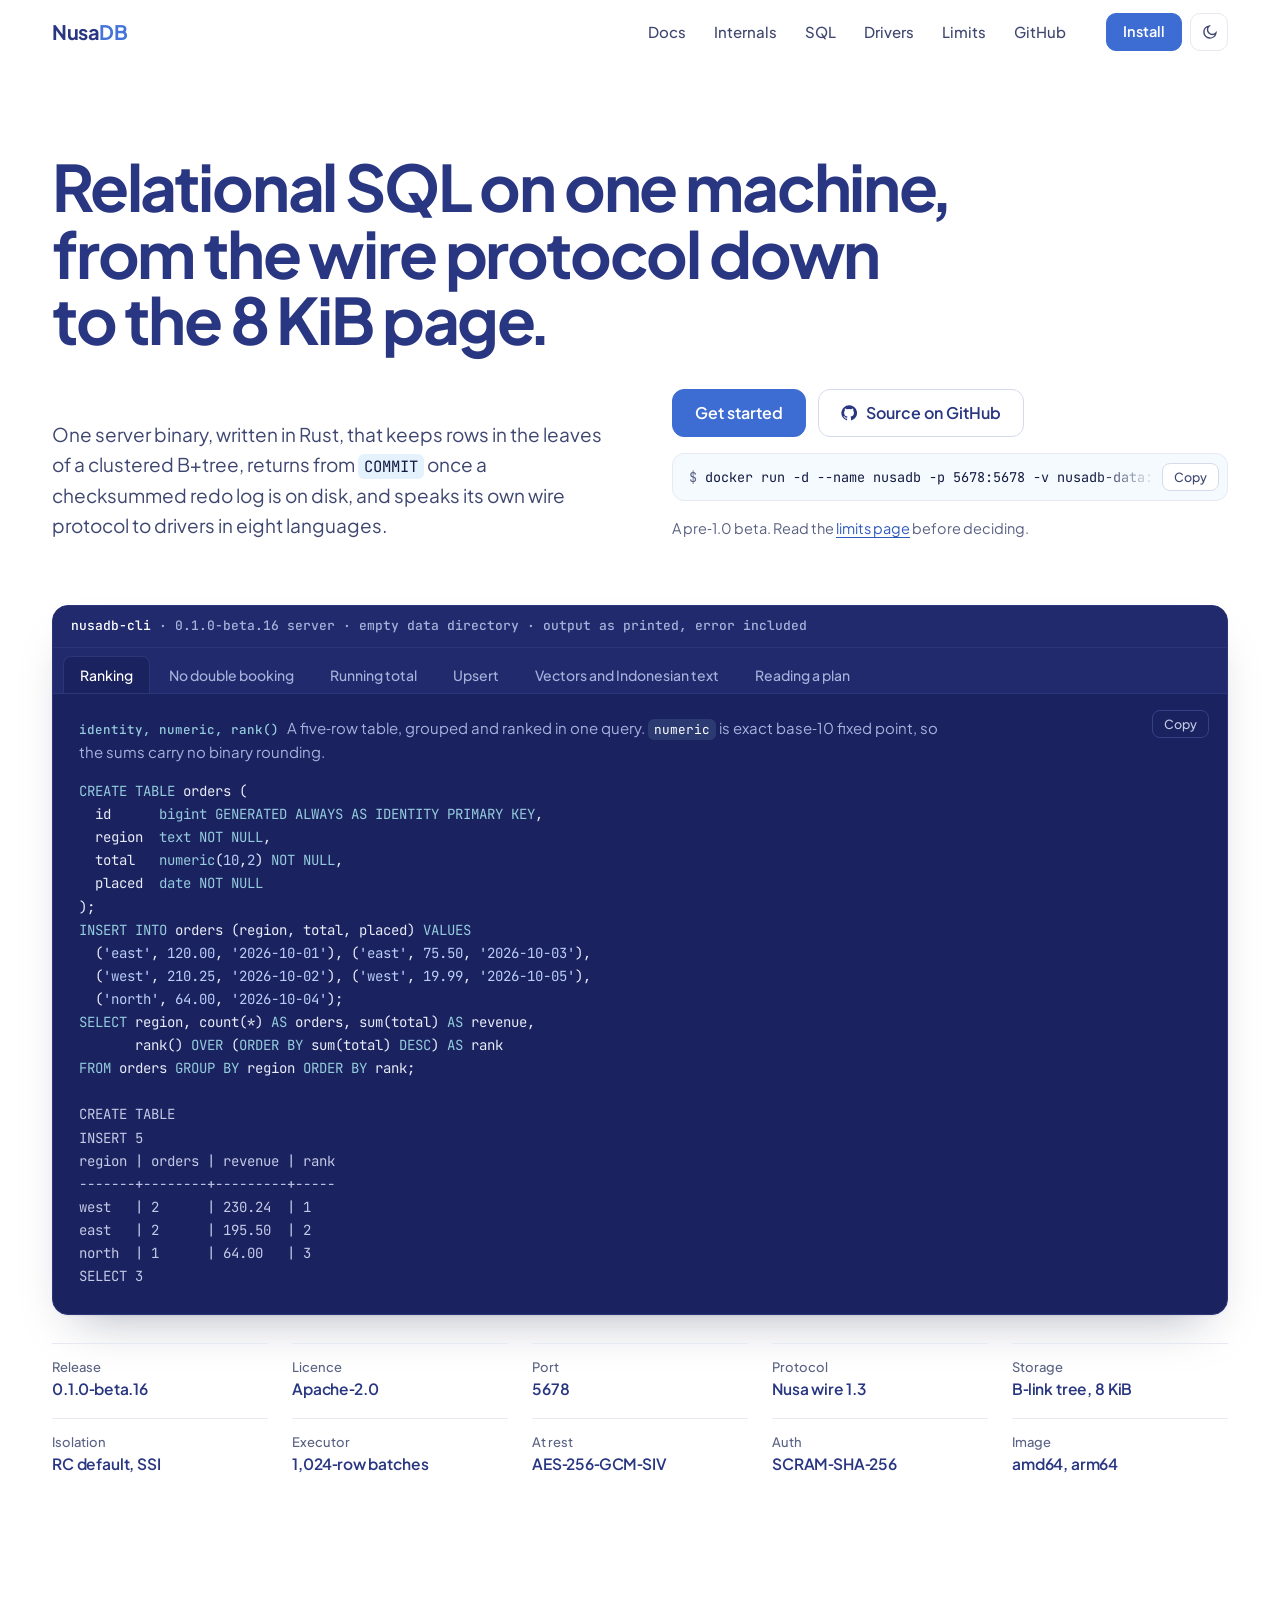
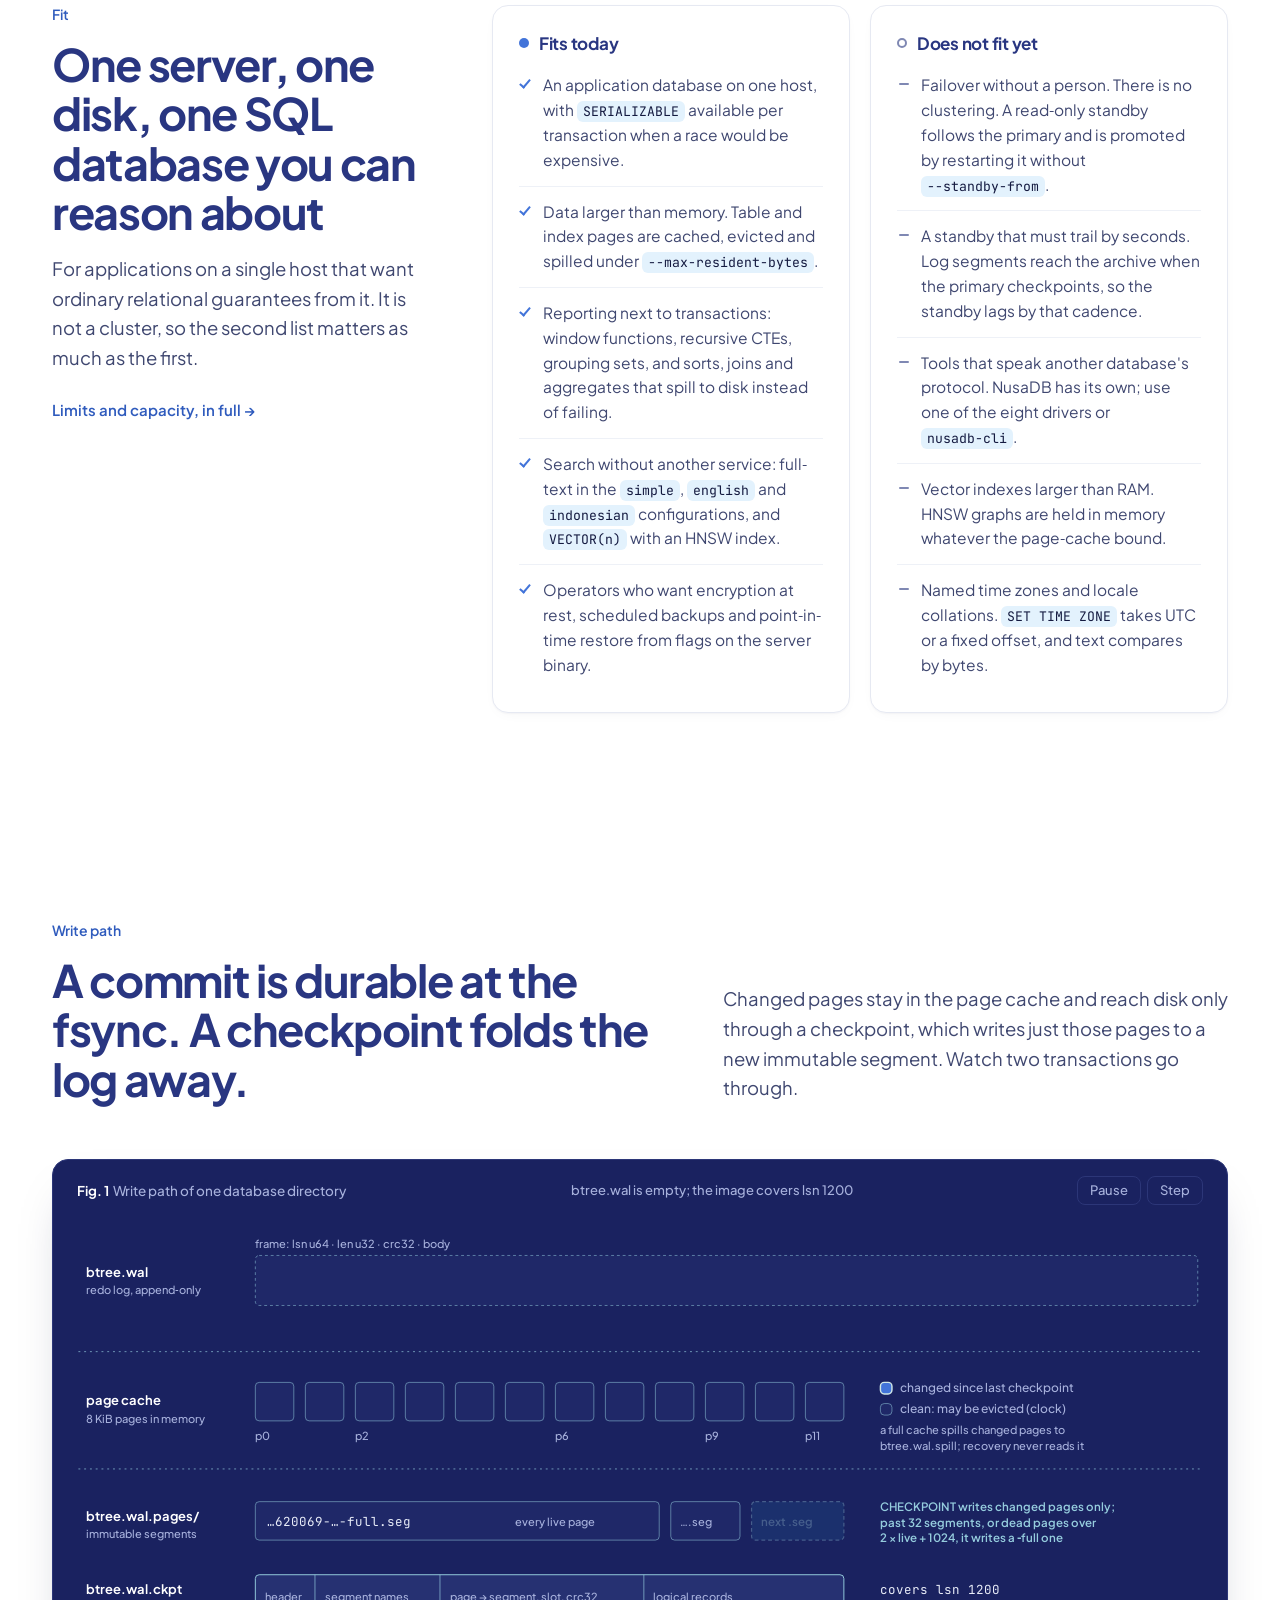
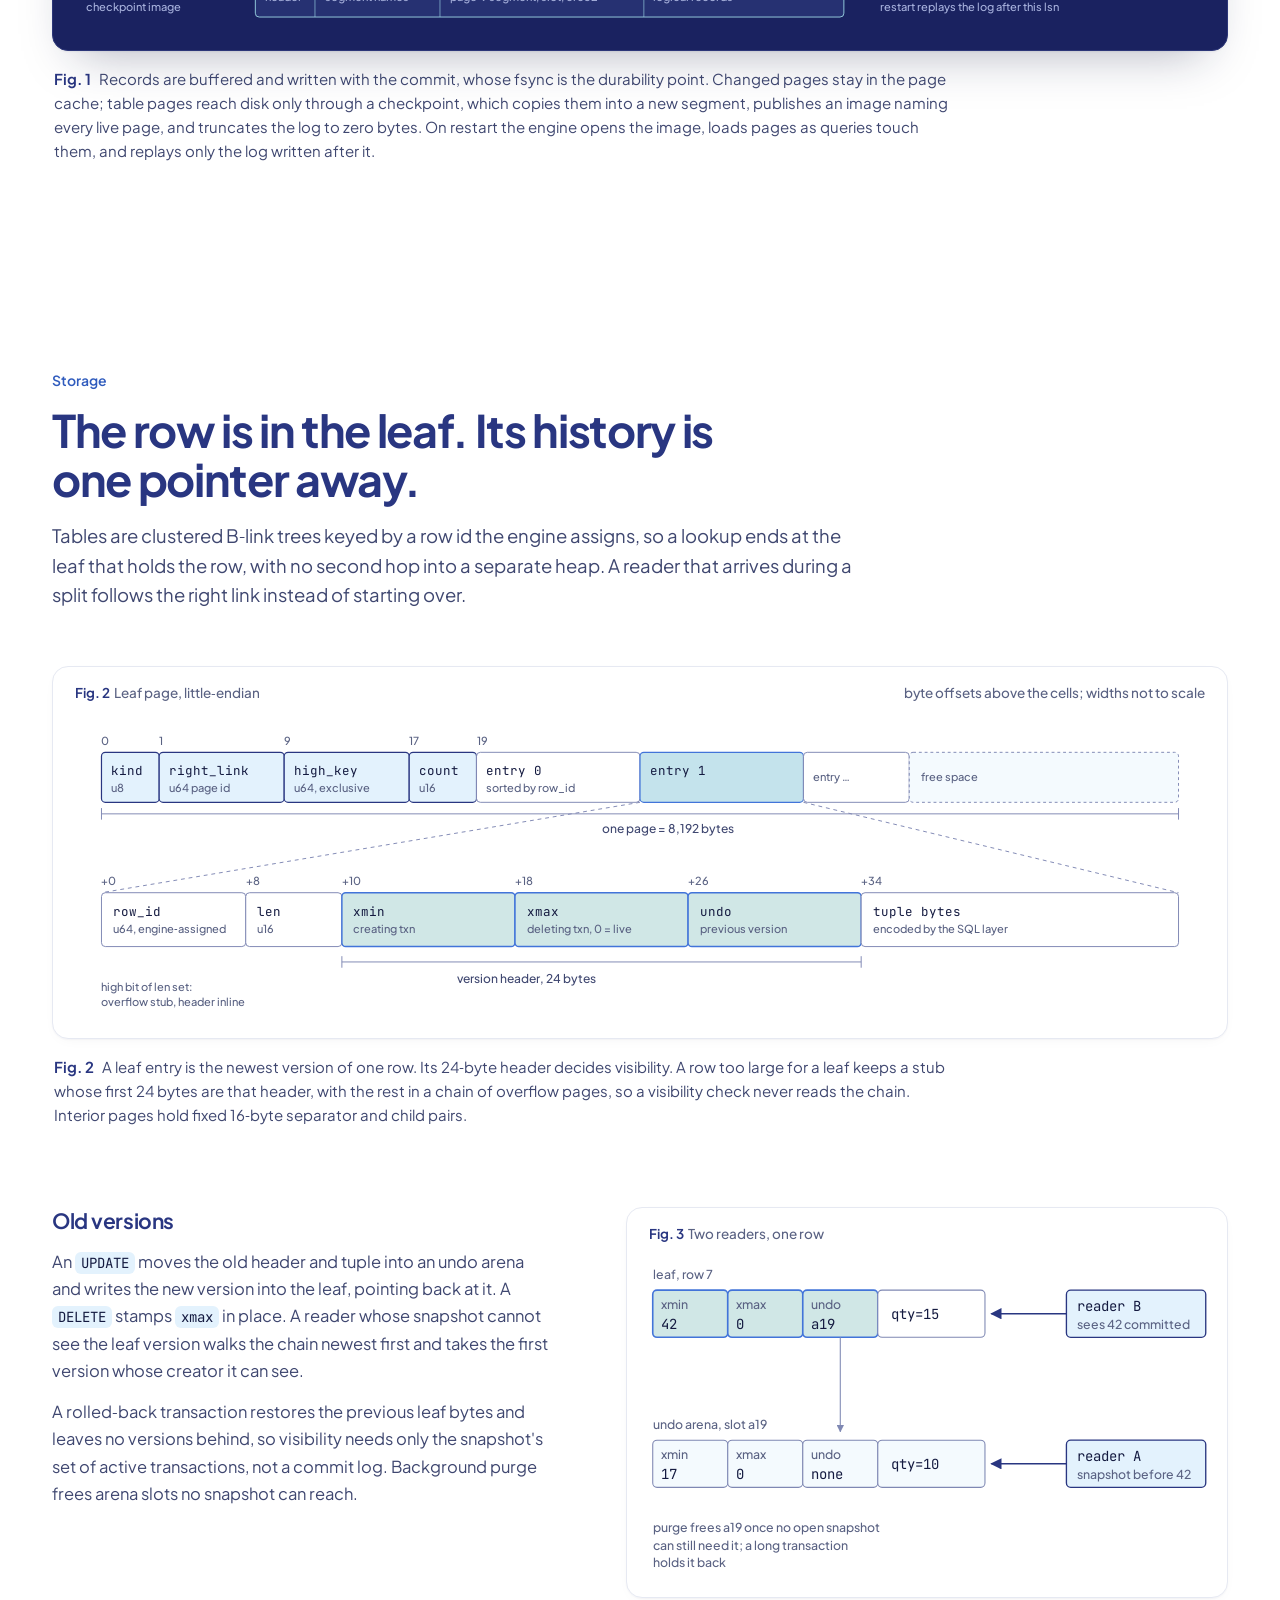
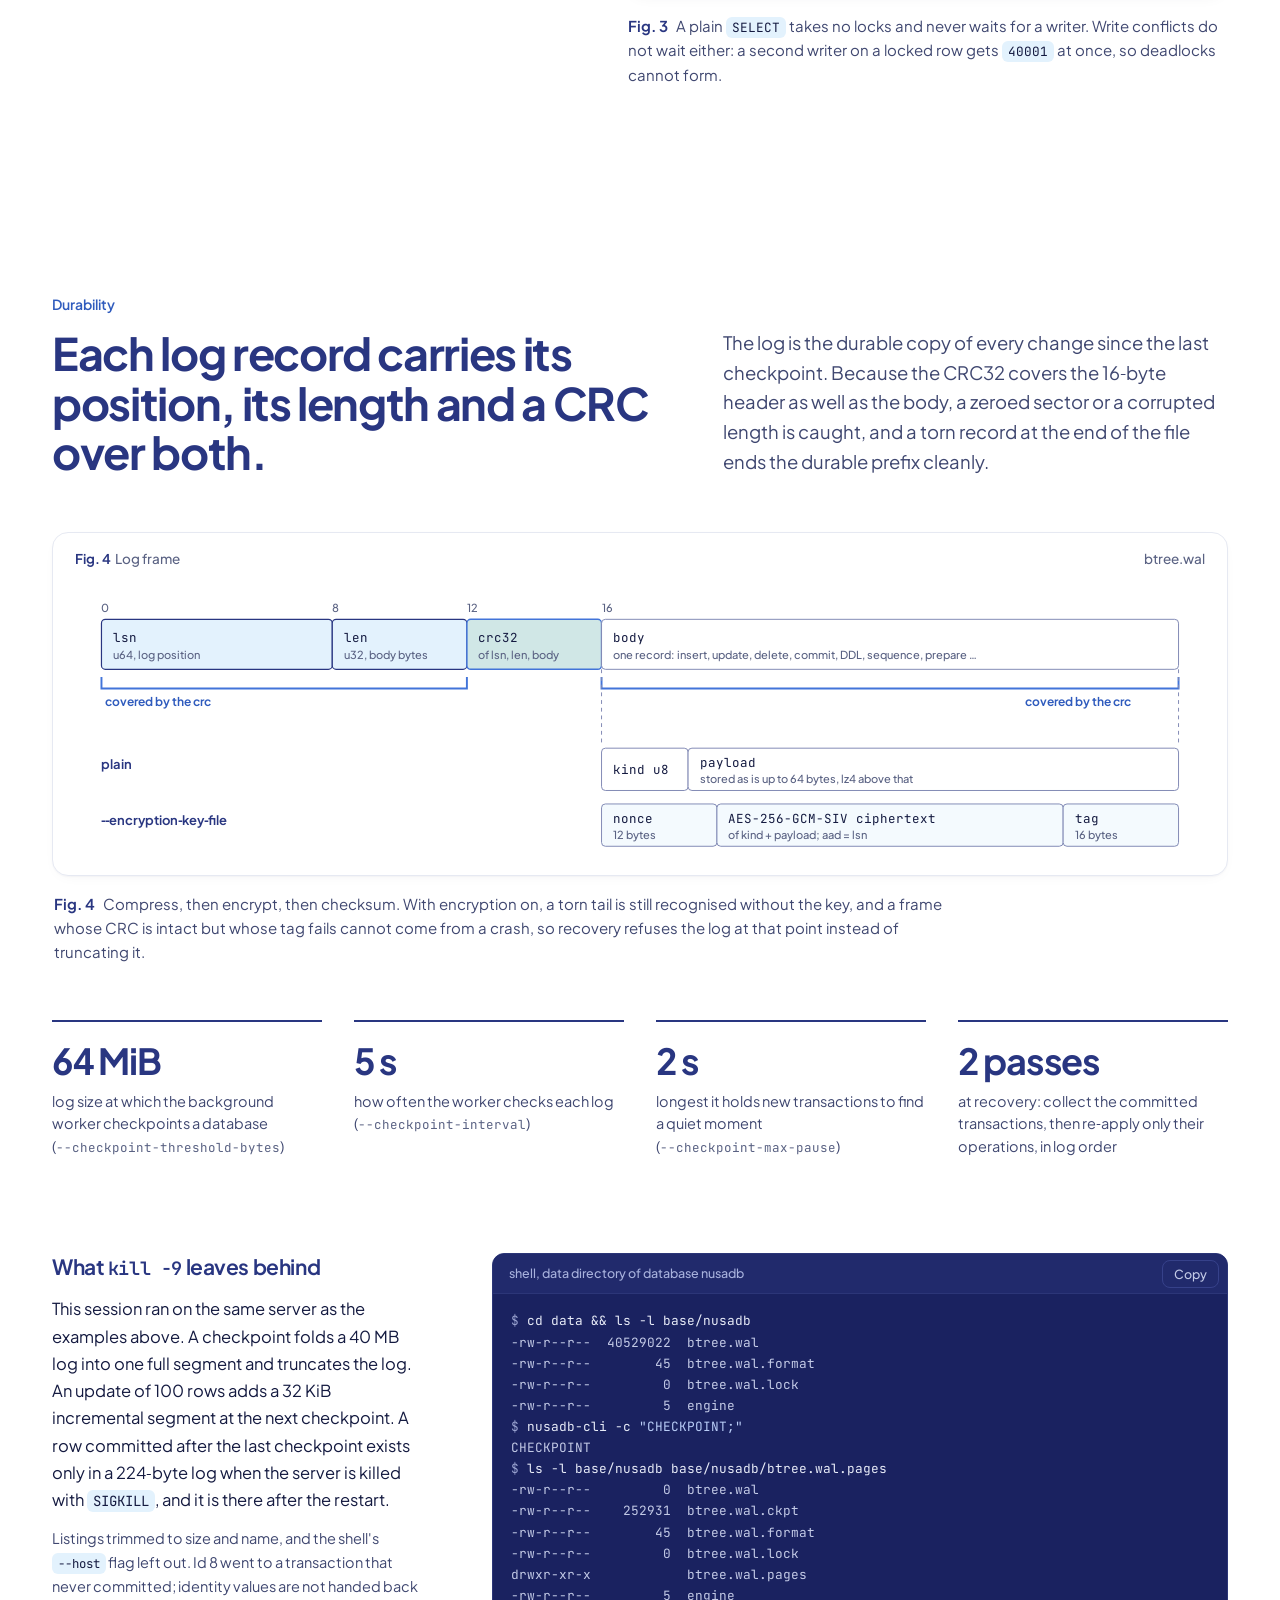
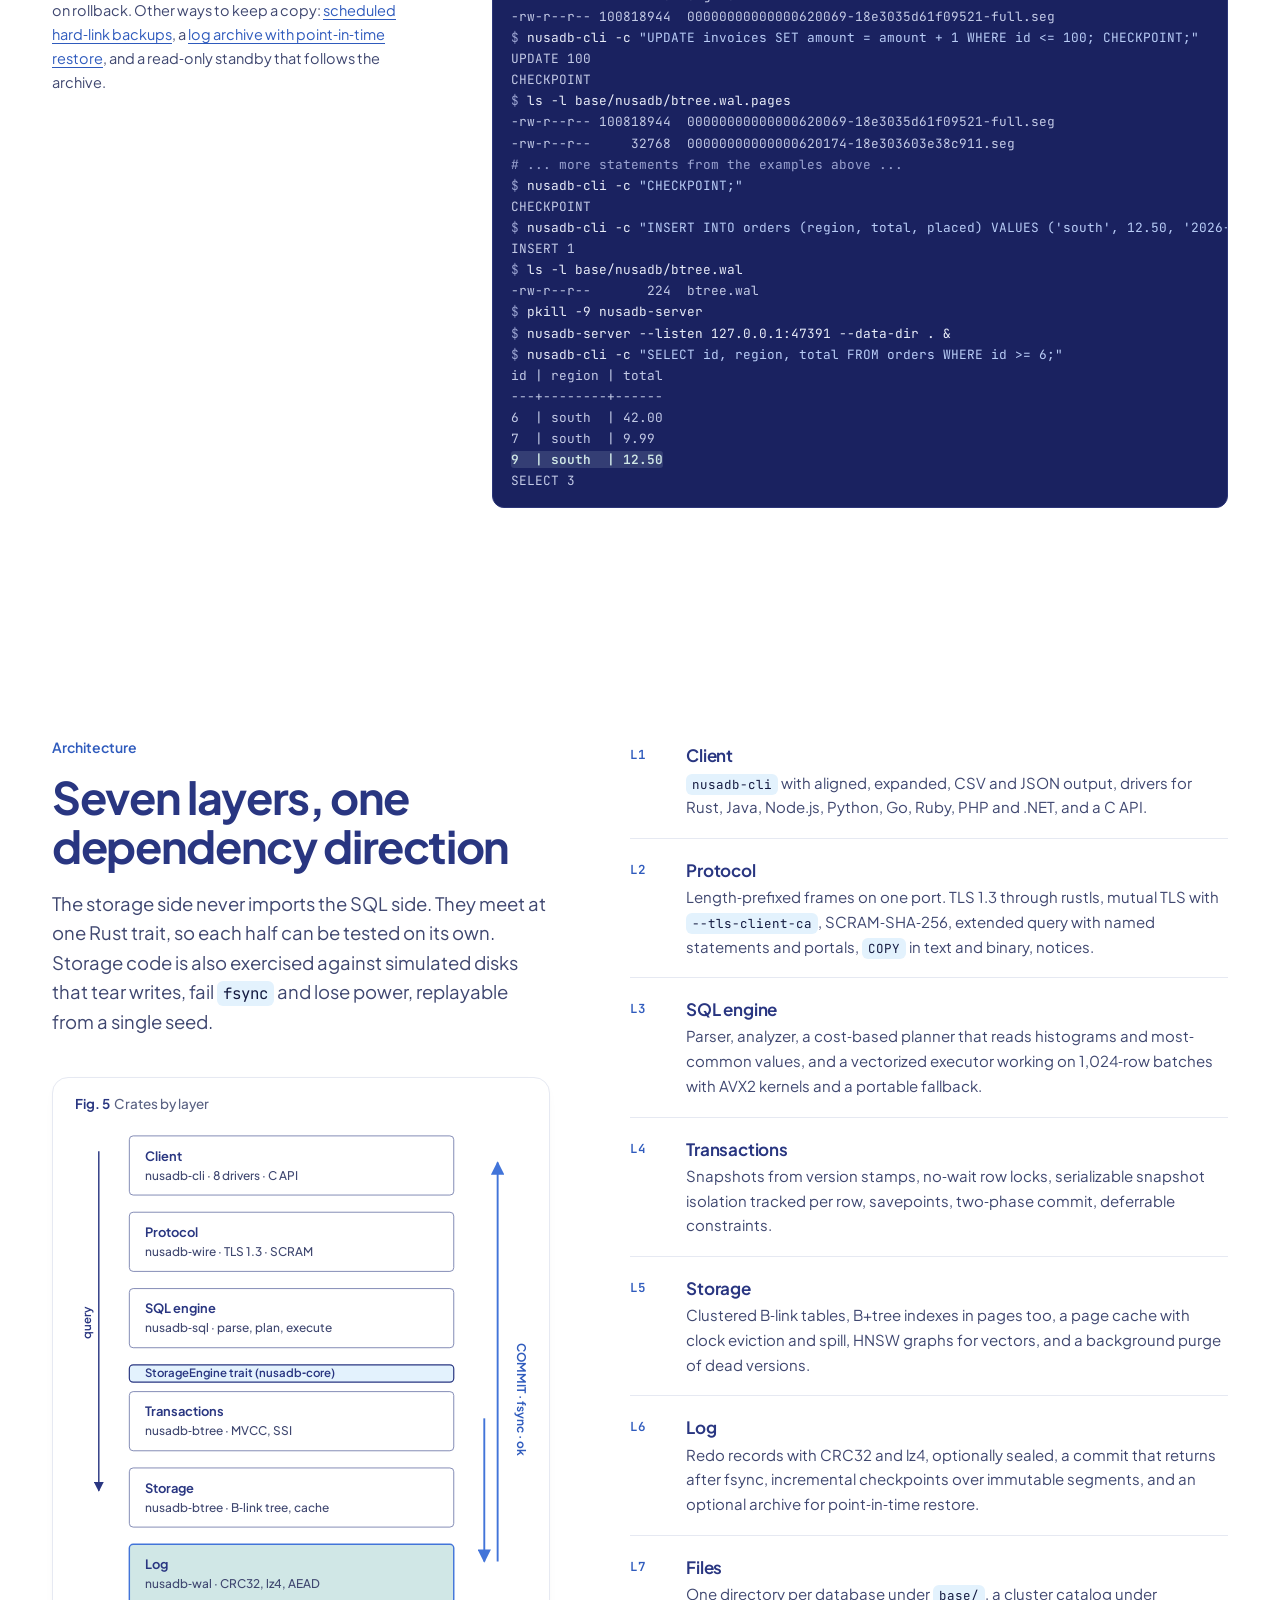
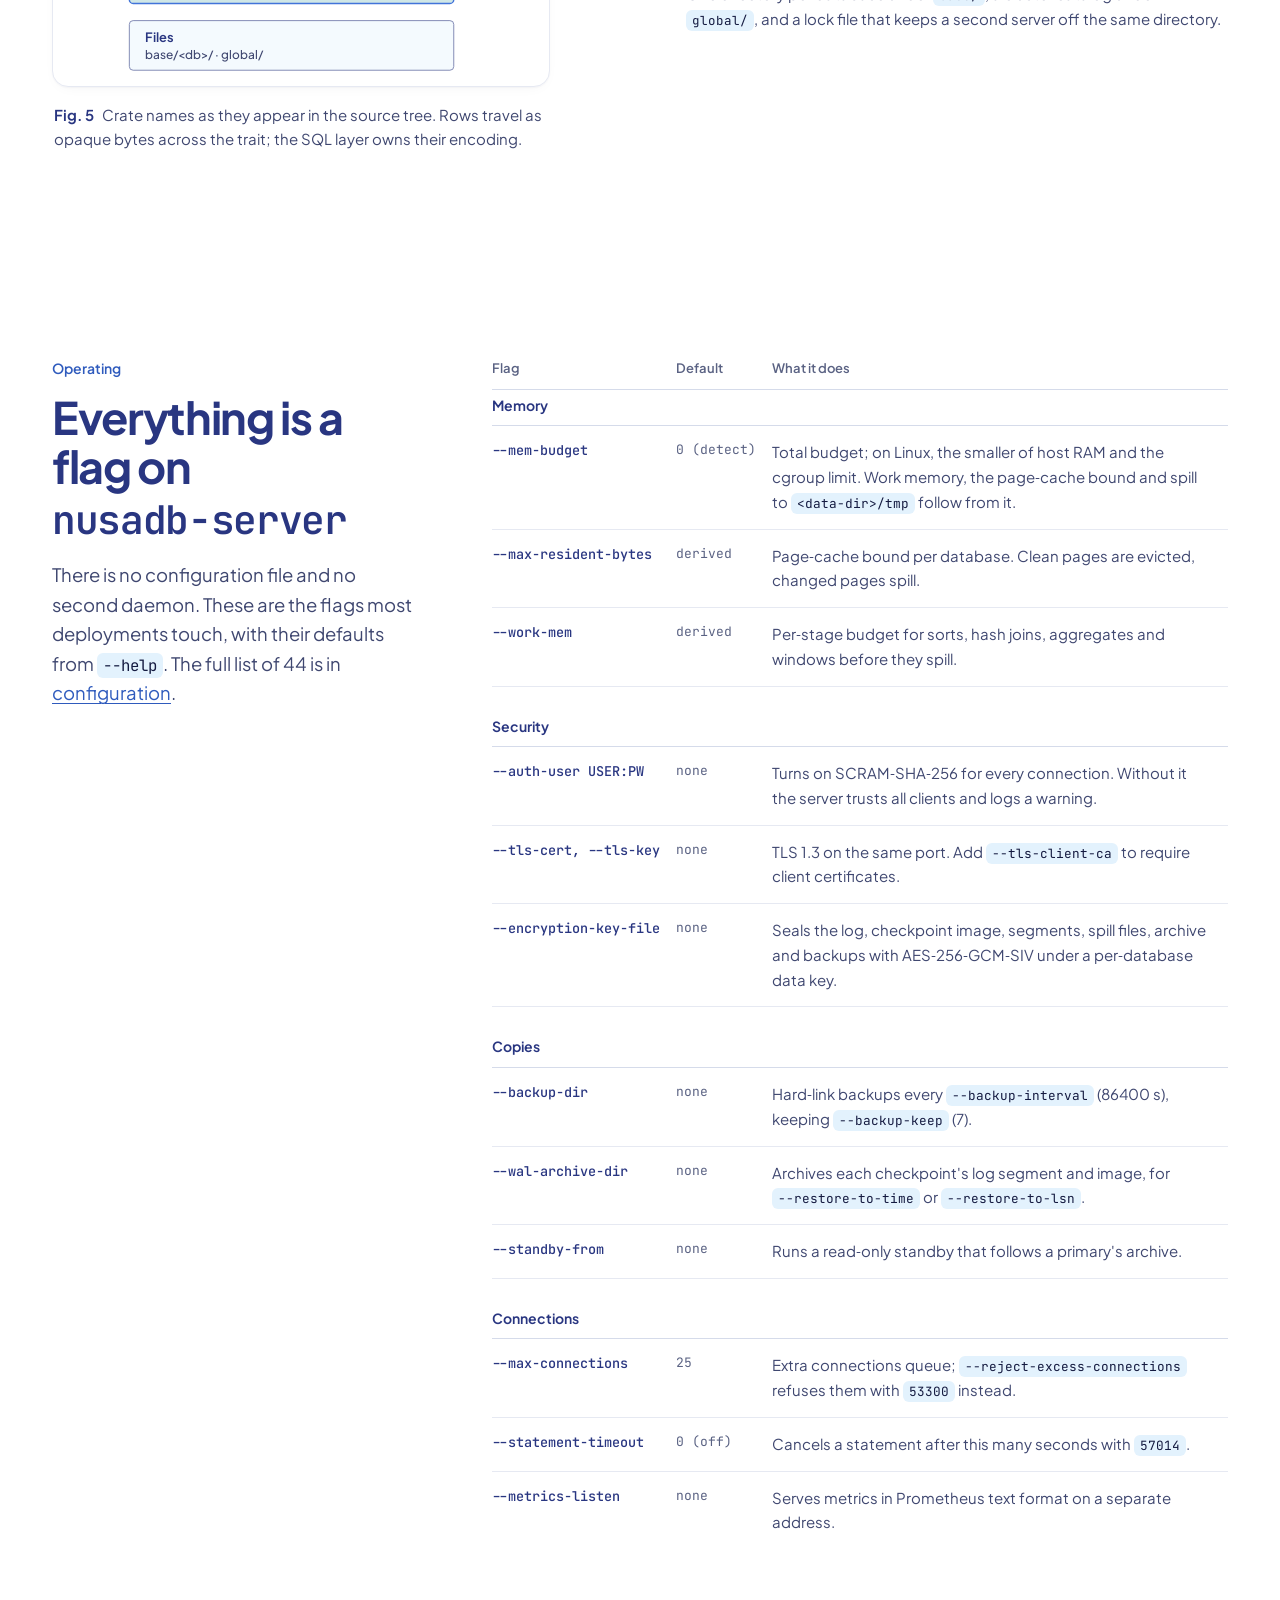
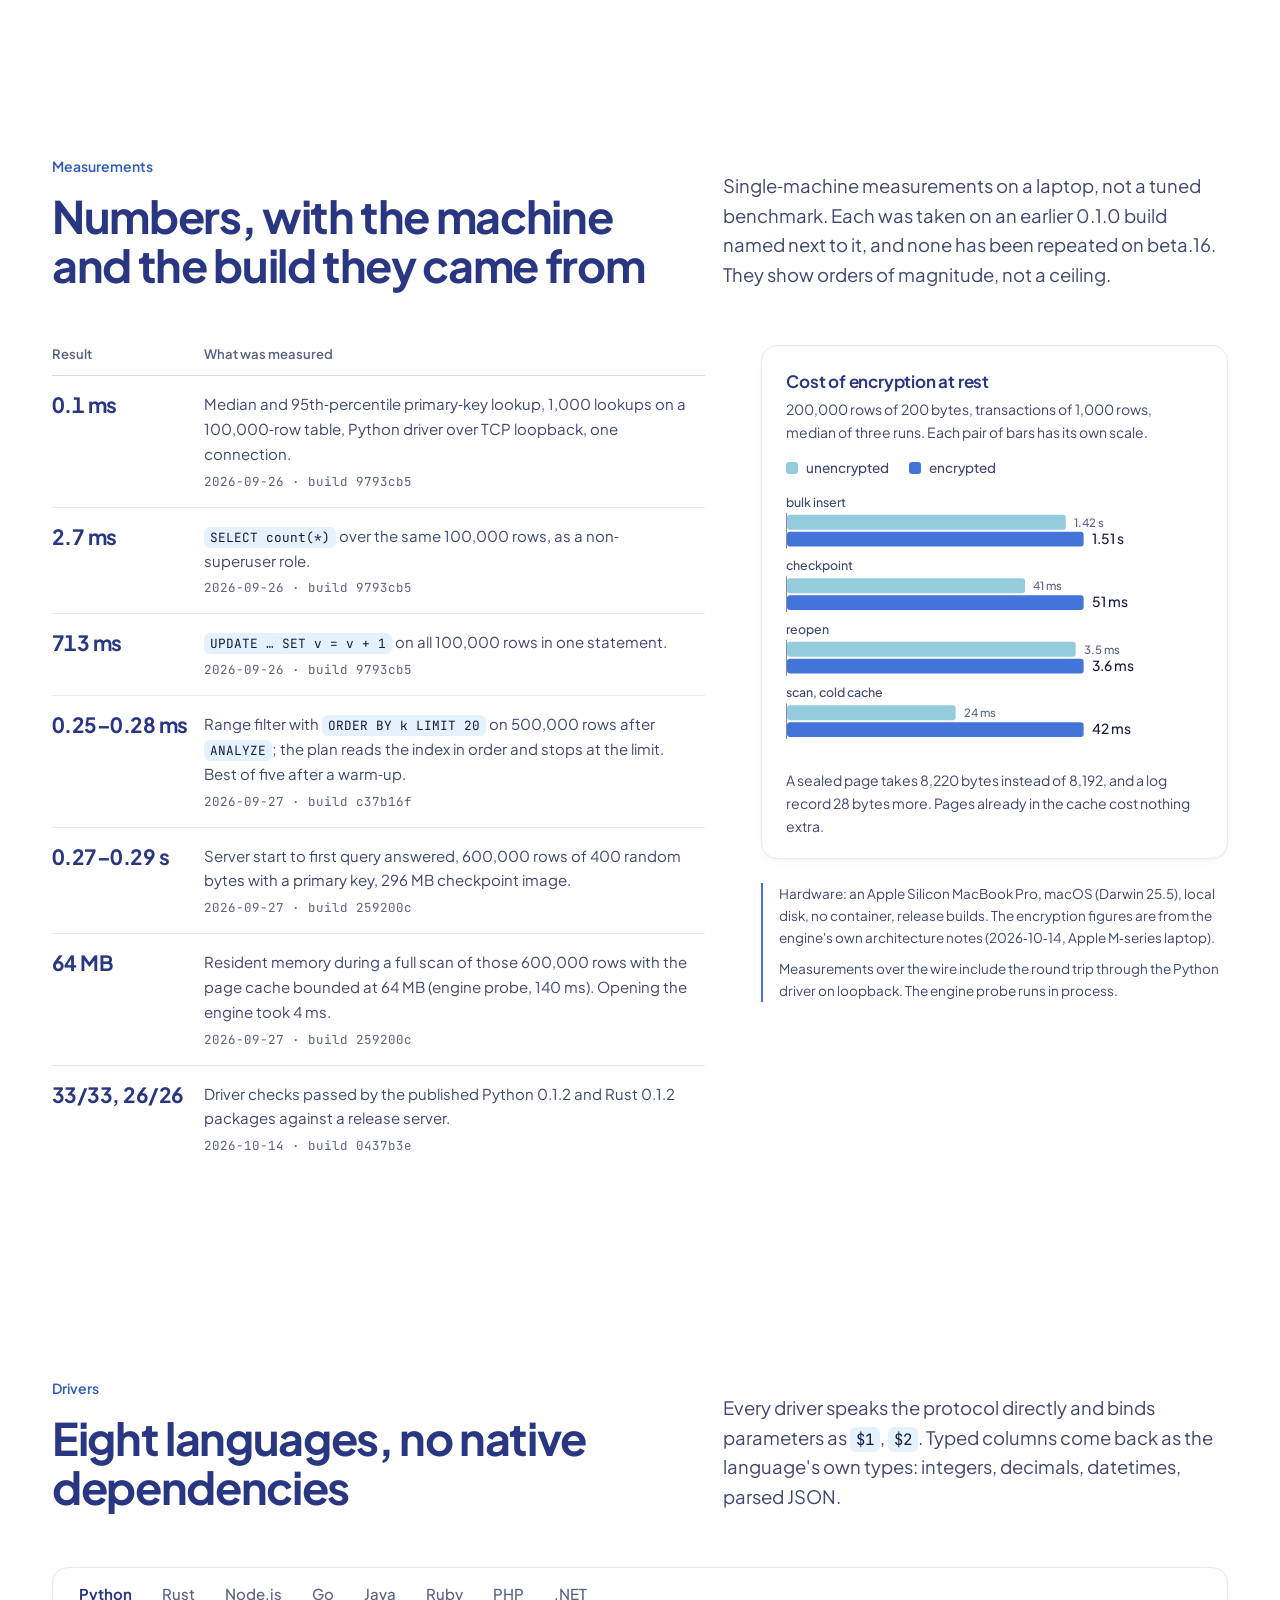
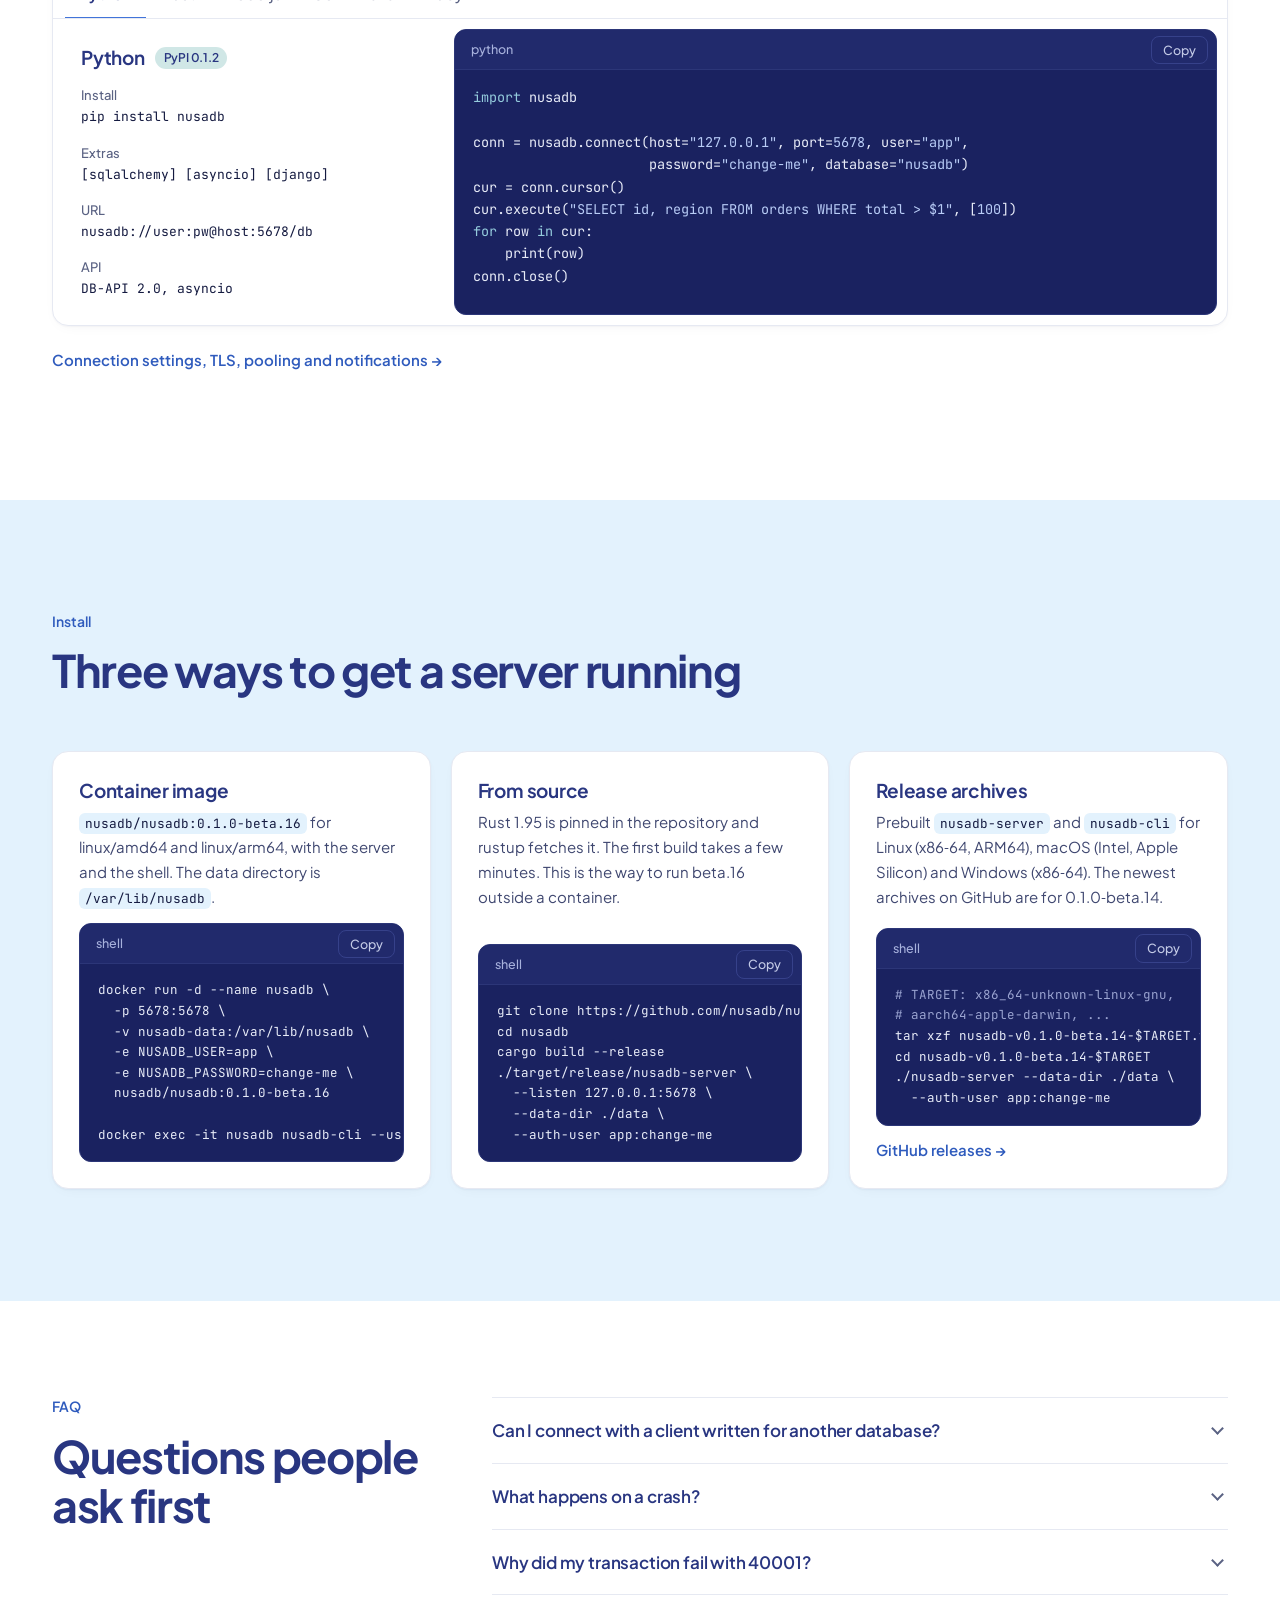
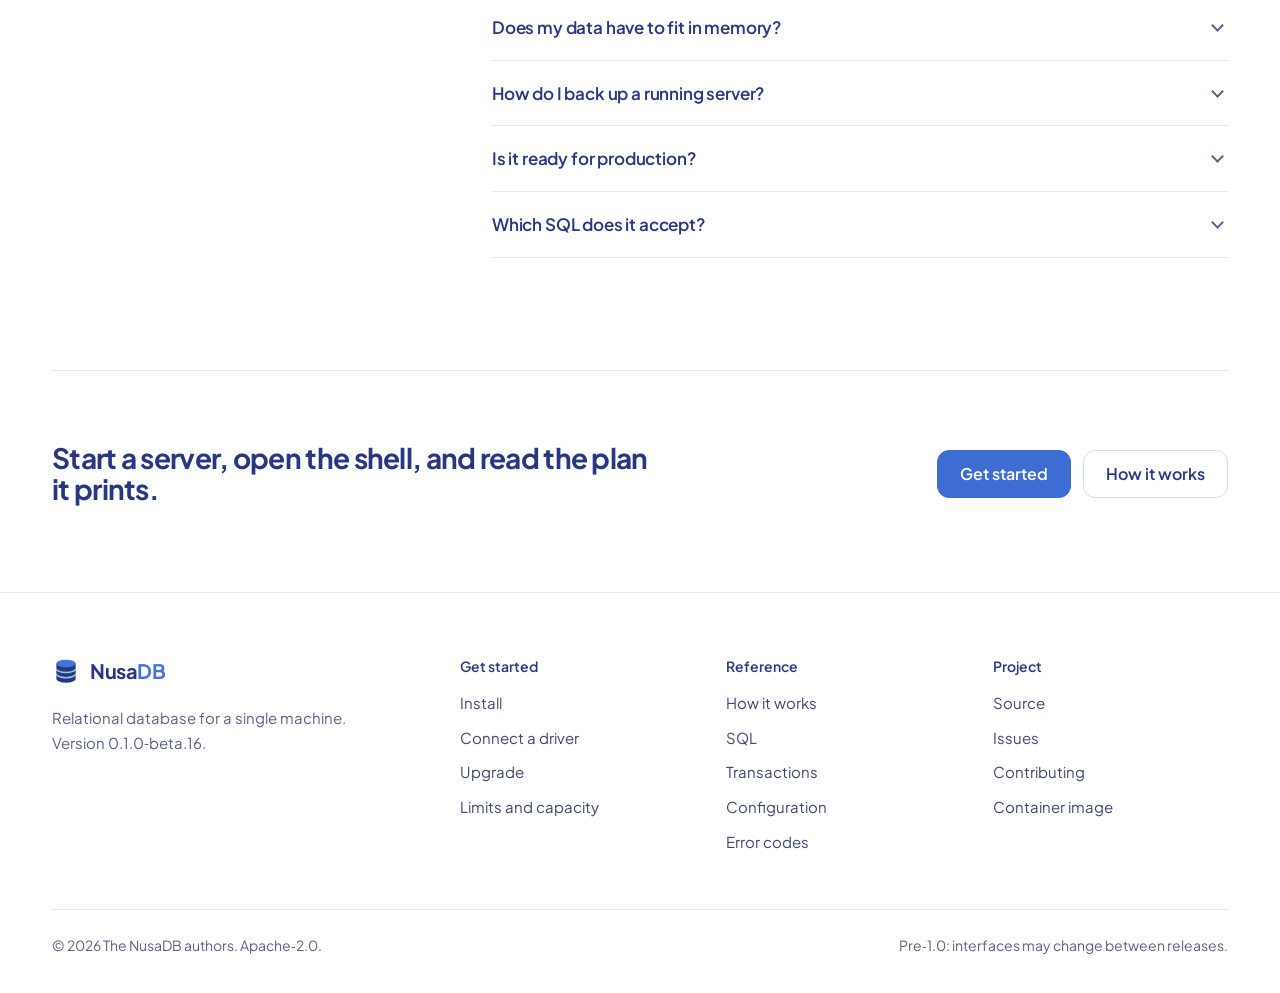
==== commit 551abd9a: "Drop the release list from the home page and the mark and version from the header" ====
--- a/index.html
+++ b/index.html
@@ -15,7 +15,7 @@
 <link rel="preconnect" href="https://fonts.googleapis.com" />
 <link rel="preconnect" href="https://fonts.gstatic.com" crossorigin />
 <link href="https://fonts.googleapis.com/css2?family=JetBrains+Mono:wght@400;500;600&amp;family=Plus+Jakarta+Sans:wght@400;500;600;700;800&amp;display=swap" rel="stylesheet" />
-<link rel="stylesheet" href="css/style.css?v=20261029r4" />
+<link rel="stylesheet" href="css/style.css?v=20261029r5" />
 </head>
 <body>
 <a class="skip" href="#main">Skip to content</a>
@@ -23,9 +23,7 @@
 <header class="masthead">
   <div class="wrap masthead-in">
     <a class="brand" href="./">
-      <svg class="mark" width="30" height="30" viewBox="0 0 32 32" aria-hidden="true"><path class="mk-body" d="M5 7.5v17.4c0 2.5 4.9 4.5 11 4.5s11-2 11-4.5V7.5z"/><path class="mk-band" d="M5 13.3c0 2.5 4.9 4.5 11 4.5s11-2 11-4.5M5 19.1c0 2.5 4.9 4.5 11 4.5s11-2 11-4.5"/><ellipse class="mk-top" cx="16" cy="7.5" rx="11" ry="4.5"/></svg>
       <span>Nusa<b>DB</b></span>
-      <span class="ver">0.1.0-beta.16</span>
     </a>
     <nav class="mast-nav" id="mastNav" aria-label="Main">
       <ul>
@@ -986,40 +984,6 @@
   </div>
 </section>
 
-<!-- ================================================================ changes -->
-<section class="sec" id="changes" aria-labelledby="changes-title">
-  <div class="wrap sec-in side">
-    <header>
-      <span class="eyebrow">Releases</span>
-      <h2 id="changes-title">What the last two releases changed</h2>
-      <p style="margin-top:20px"><a class="more" href="https://github.com/nusadb/nusadb/commits/master">Full commit history</a></p>
-    </header>
-    <div>
-      <div class="rel">
-        <h3>0.1.0-beta.16<small>Constraints, unique keys, partitions</small></h3>
-        <ul>
-          <li><code>DROP SCHEMA … CASCADE</code> drops the schema's tables, views and sequences and the foreign keys that point into it. <code>RESTRICT</code> lists what the schema still holds. <a class="sha" href="https://github.com/nusadb/nusadb/commit/db799f1">db799f1</a></li>
-          <li>Partitions created with <code>PARTITION OF</code> take the parent's defaults, identity and generated columns, and <code>UPDATE … SET col = DEFAULT</code> works. <a class="sha" href="https://github.com/nusadb/nusadb/commit/e8e18e3">e8e18e3</a></li>
-          <li><code>ON DELETE SET NULL (columns)</code> clears only the listed referencing columns. <a class="sha" href="https://github.com/nusadb/nusadb/commit/86fe5cc">86fe5cc</a></li>
-          <li>A primary key or unique constraint on a partitioned table no longer has to include the partition key. <code>REINDEX</code> rebuilds older indexes. <a class="sha" href="https://github.com/nusadb/nusadb/commit/0889127">0889127</a></li>
-          <li><code>CREATE UNIQUE INDEX … NULLS [NOT] DISTINCT</code>, and <code>ON CONFLICT (cols) WHERE</code> picks a partial unique index. <a class="sha" href="https://github.com/nusadb/nusadb/commit/aae4997">aae4997</a></li>
-          <li>Deferrable keys, foreign keys and exclusion constraints, with <code>SET CONSTRAINTS</code>. Exclusion constraints over ranges fail with <code>23P01</code>. <a class="sha" href="https://github.com/nusadb/nusadb/commit/e31329a">e31329a</a> <a class="sha" href="https://github.com/nusadb/nusadb/commit/f953a5d">f953a5d</a></li>
-        </ul>
-      </div>
-      <div class="rel">
-        <h3>0.1.0-beta.15<small>Encryption, two-phase commit, transactional DDL</small></h3>
-        <ul>
-          <li>Opt-in encryption at rest: <code>--encryption-key-file</code>, <code>--encrypt-from</code> and <code>--rotate-encryption-key</code>. <a class="sha" href="https://github.com/nusadb/nusadb/commit/ff8ce2b">ff8ce2b</a></li>
-          <li>Schema changes inside a transaction stay invisible to other sessions until it commits. <a class="sha" href="https://github.com/nusadb/nusadb/commit/4bdc1c6">4bdc1c6</a></li>
-          <li><code>PREPARE TRANSACTION</code> and protocol 1.3 notices. <a class="sha" href="https://github.com/nusadb/nusadb/commit/0437b3e">0437b3e</a></li>
-          <li><code>uuidv7()</code>, and <code>now()</code> fixed at the transaction's start. <a class="sha" href="https://github.com/nusadb/nusadb/commit/83bdb55">83bdb55</a> <a class="sha" href="https://github.com/nusadb/nusadb/commit/bb95c21">bb95c21</a></li>
-          <li>Binary <code>COPY</code>, several statements in one simple query, and <code>COPY</code> inside an open transaction. <a class="sha" href="https://github.com/nusadb/nusadb/commit/d52e534">d52e534</a> <a class="sha" href="https://github.com/nusadb/nusadb/commit/f2996e6">f2996e6</a></li>
-        </ul>
-      </div>
-    </div>
-  </div>
-</section>
-
 <!-- ================================================================ faq -->
 <section class="sec" id="faq" aria-labelledby="faq-title">
   <div class="wrap sec-in side">
@@ -1120,6 +1084,6 @@
   </div>
 </footer>
 
-<script src="js/main.js?v=20261029r4"></script>
+<script src="js/main.js?v=20261029r5"></script>
 </body>
 </html>
--- a/css/style.css
+++ b/css/style.css
@@ -255,10 +255,6 @@
 .brand b { color: var(--blue); font-weight: 700; }
 :root[data-theme="dark"] .brand b { color: var(--sky); }
 @media (prefers-color-scheme: dark) { :root:not([data-theme="light"]) .brand b { color: var(--sky); } }
-.brand .ver {
-  font: 500 12px/1 var(--mono); color: var(--ink-3); letter-spacing: 0;
-  background: var(--raised); border: 1px solid var(--line); border-radius: 999px; padding: 5px 9px; margin-left: 4px;
-}
 .mast-nav { margin-left: auto; }
 .mast-nav ul { display: flex; flex-wrap: wrap; align-items: center; gap: 4px 4px; list-style: none; margin: 0; padding: 0; }
 .mast-nav a {
@@ -852,7 +848,6 @@
   .dcode { padding: 8px; }
   .install-grid > section { padding: 20px 18px; }
   .close-in { padding-top: 56px; padding-bottom: 64px; }
-  .brand .ver { display: none; }
   :not(pre) > code { overflow-wrap: anywhere; }
 }
 
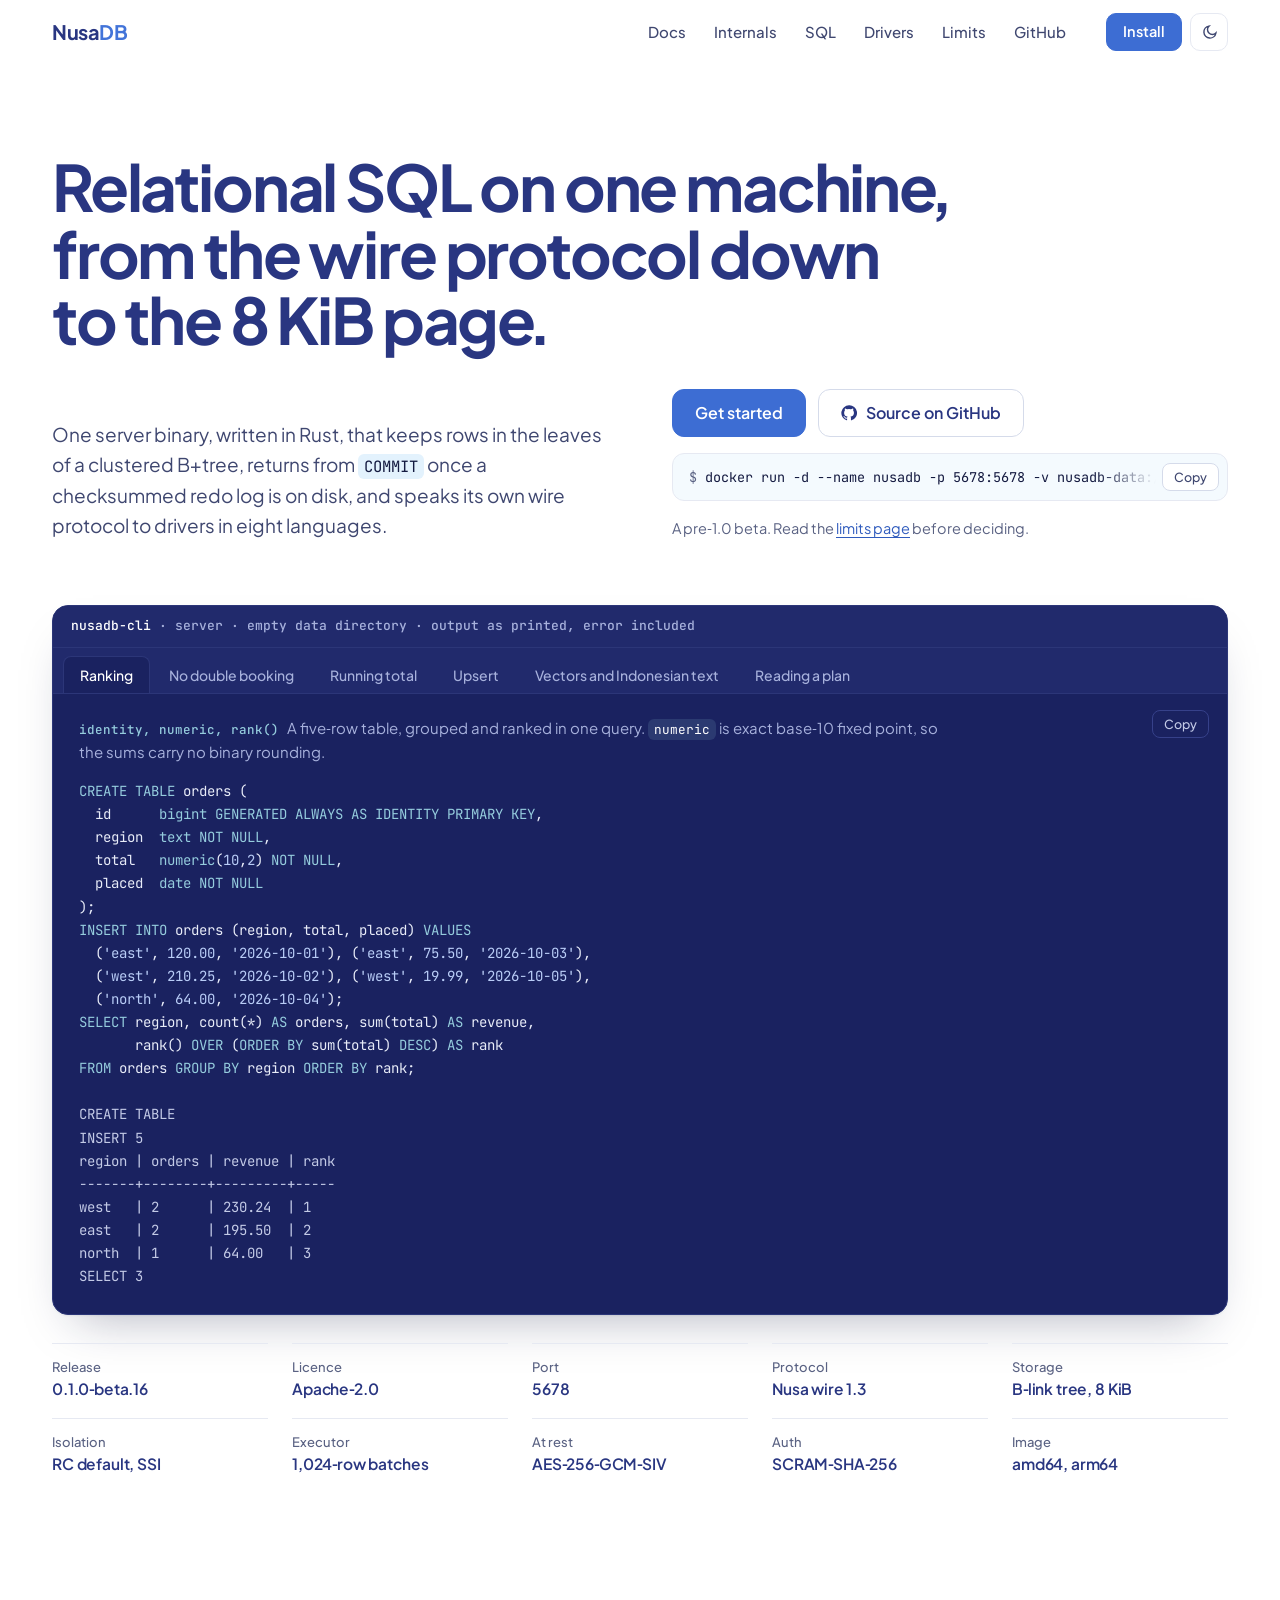
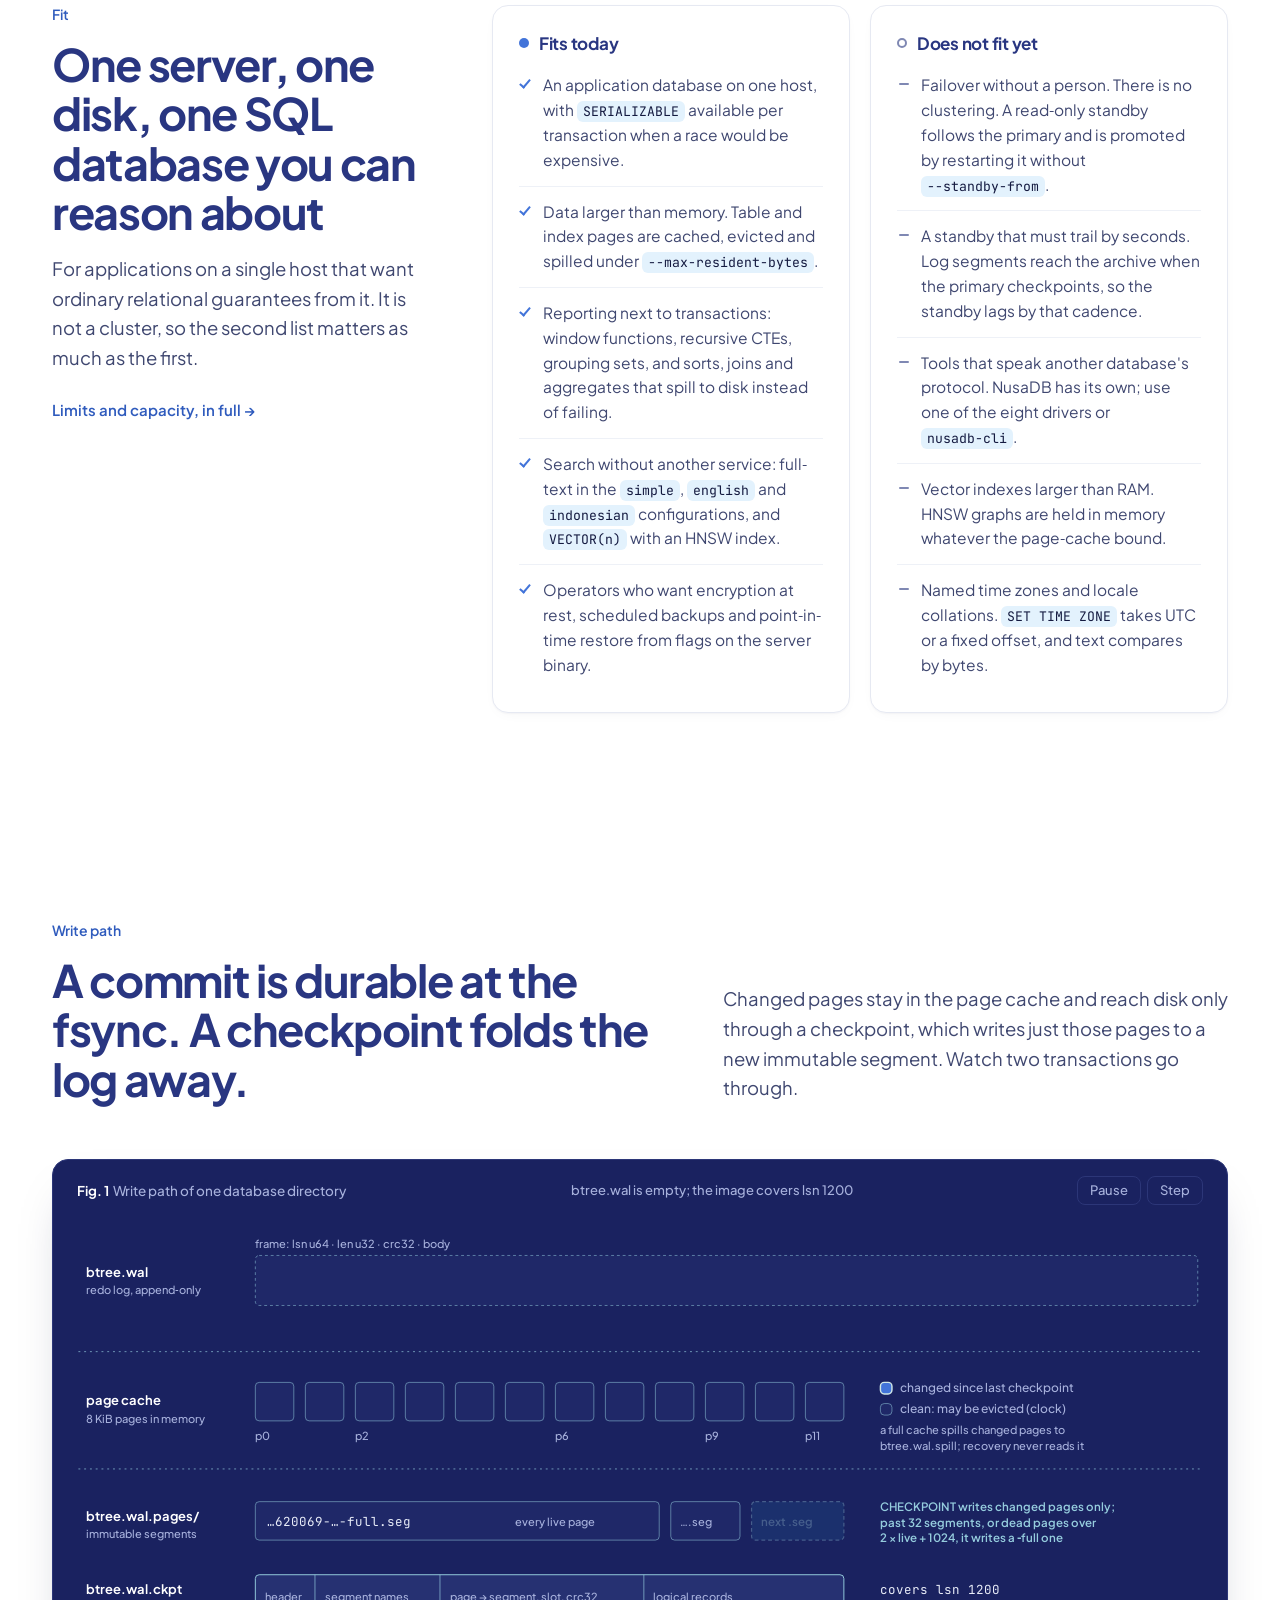
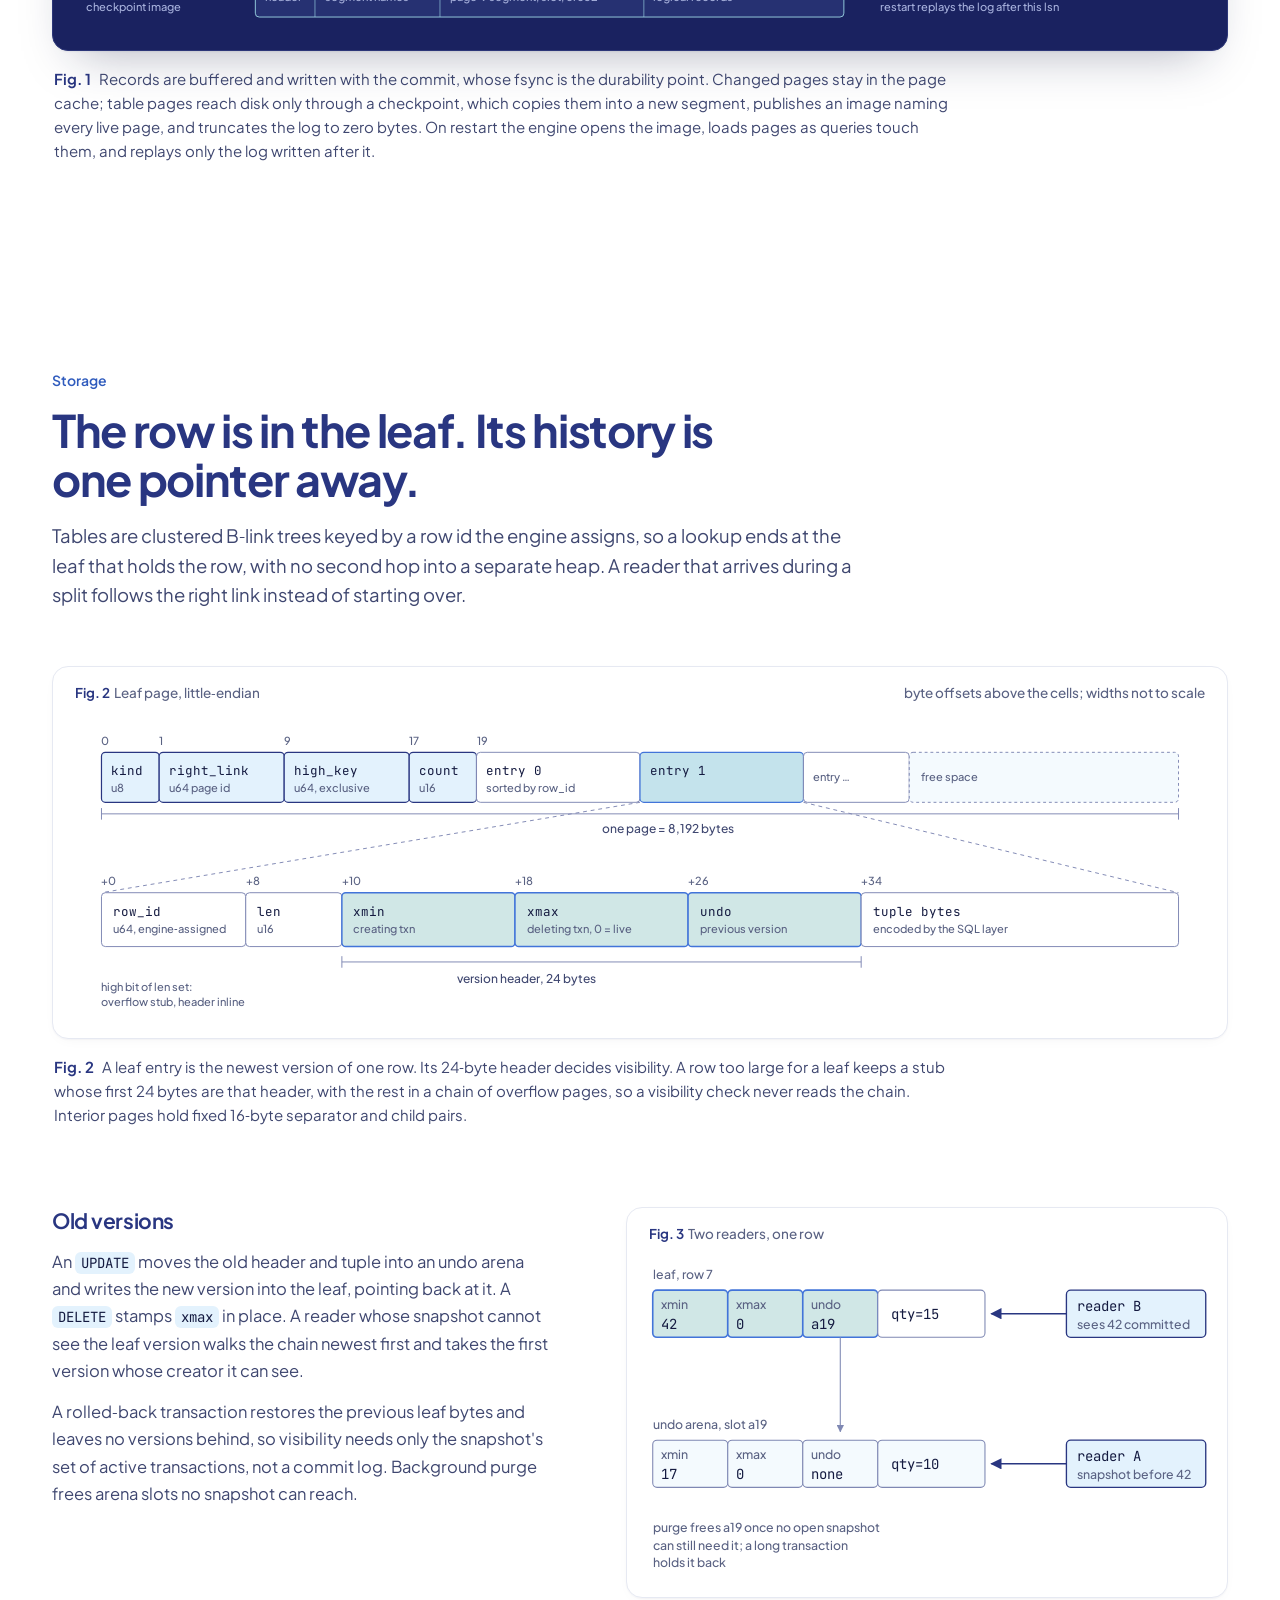
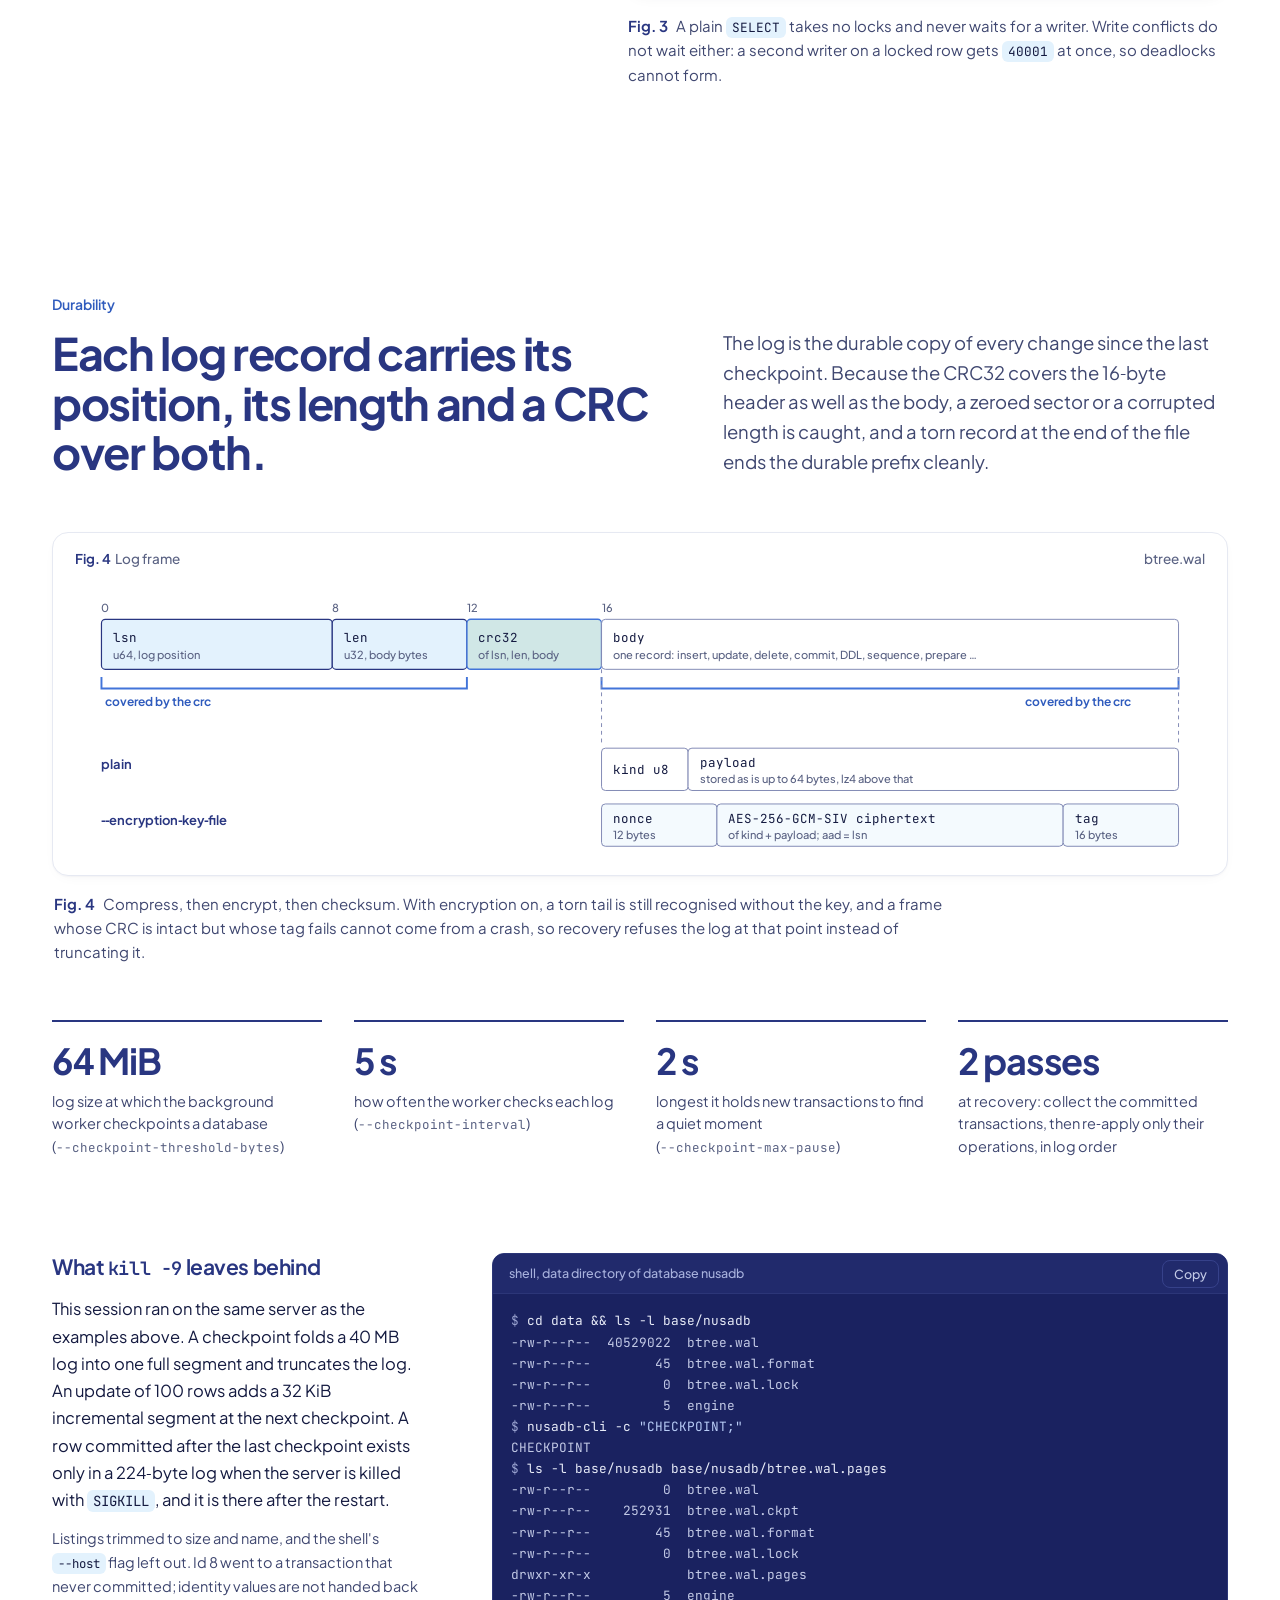
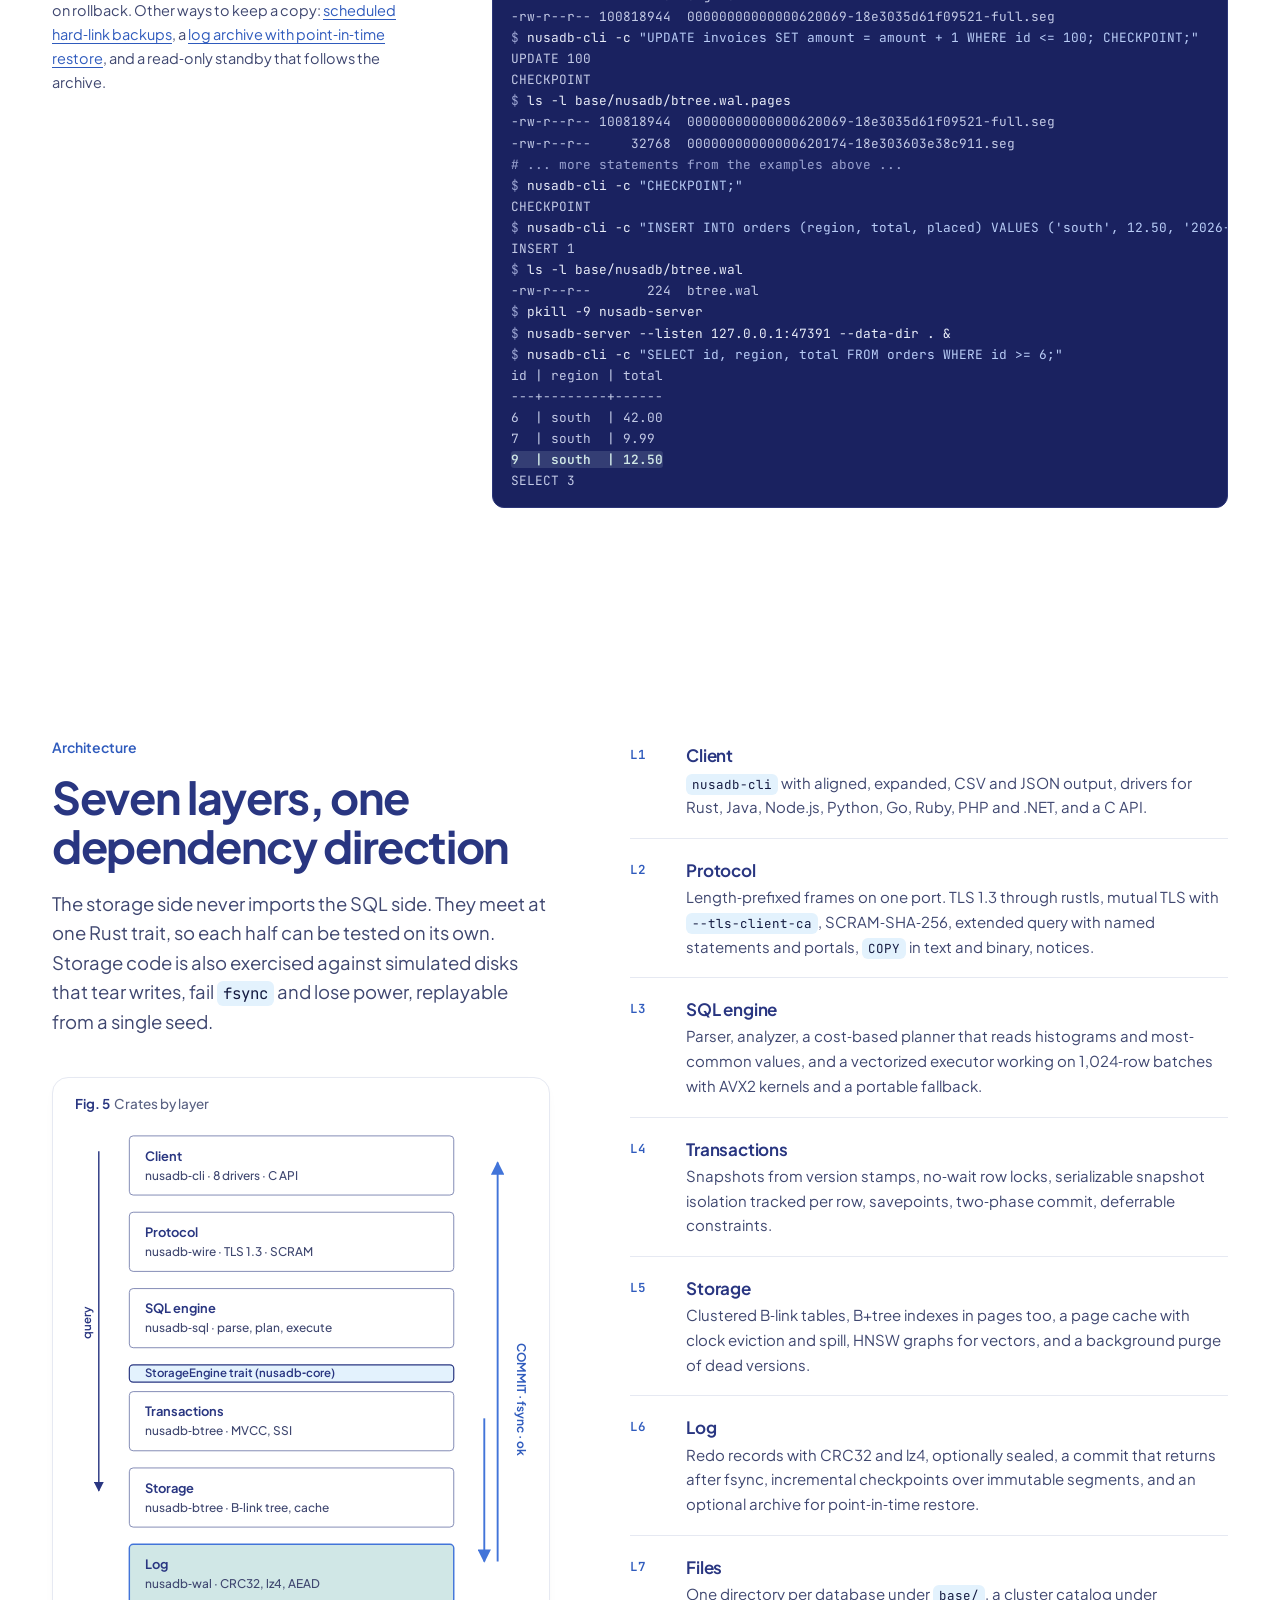
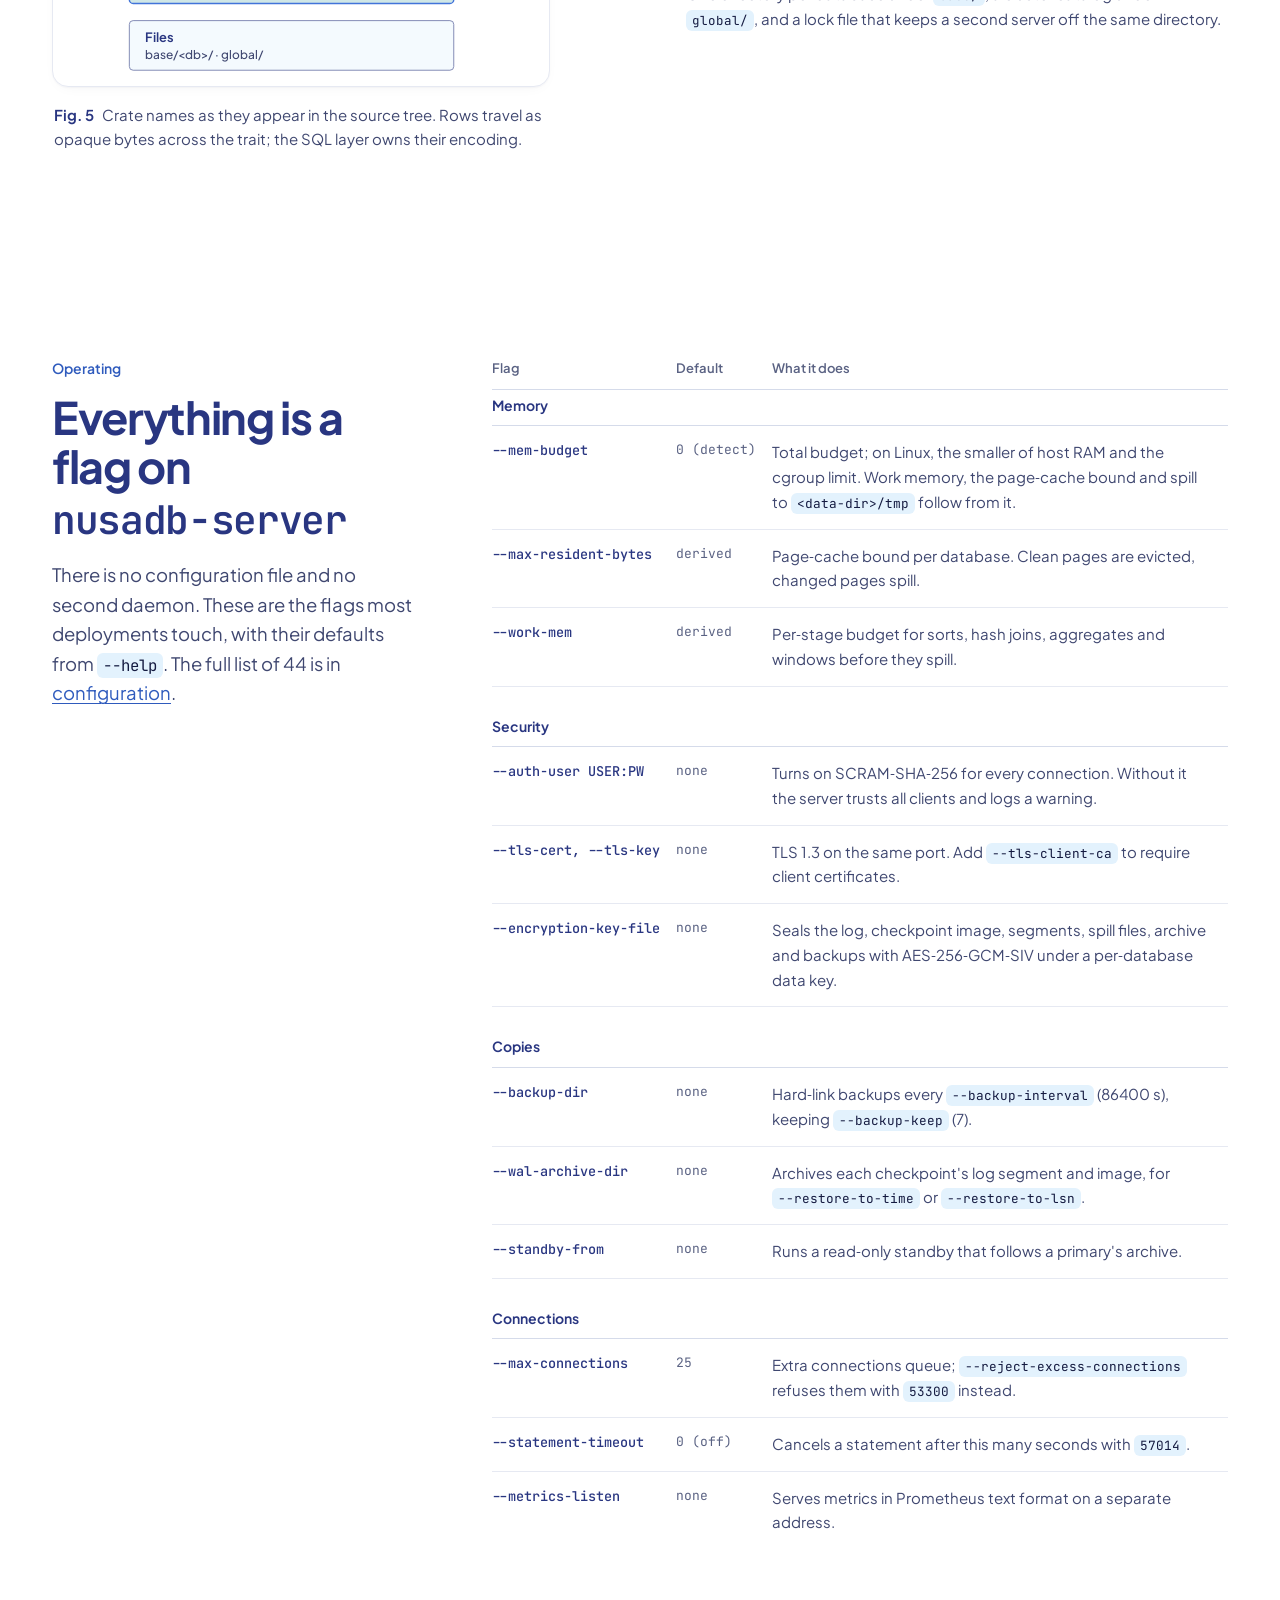
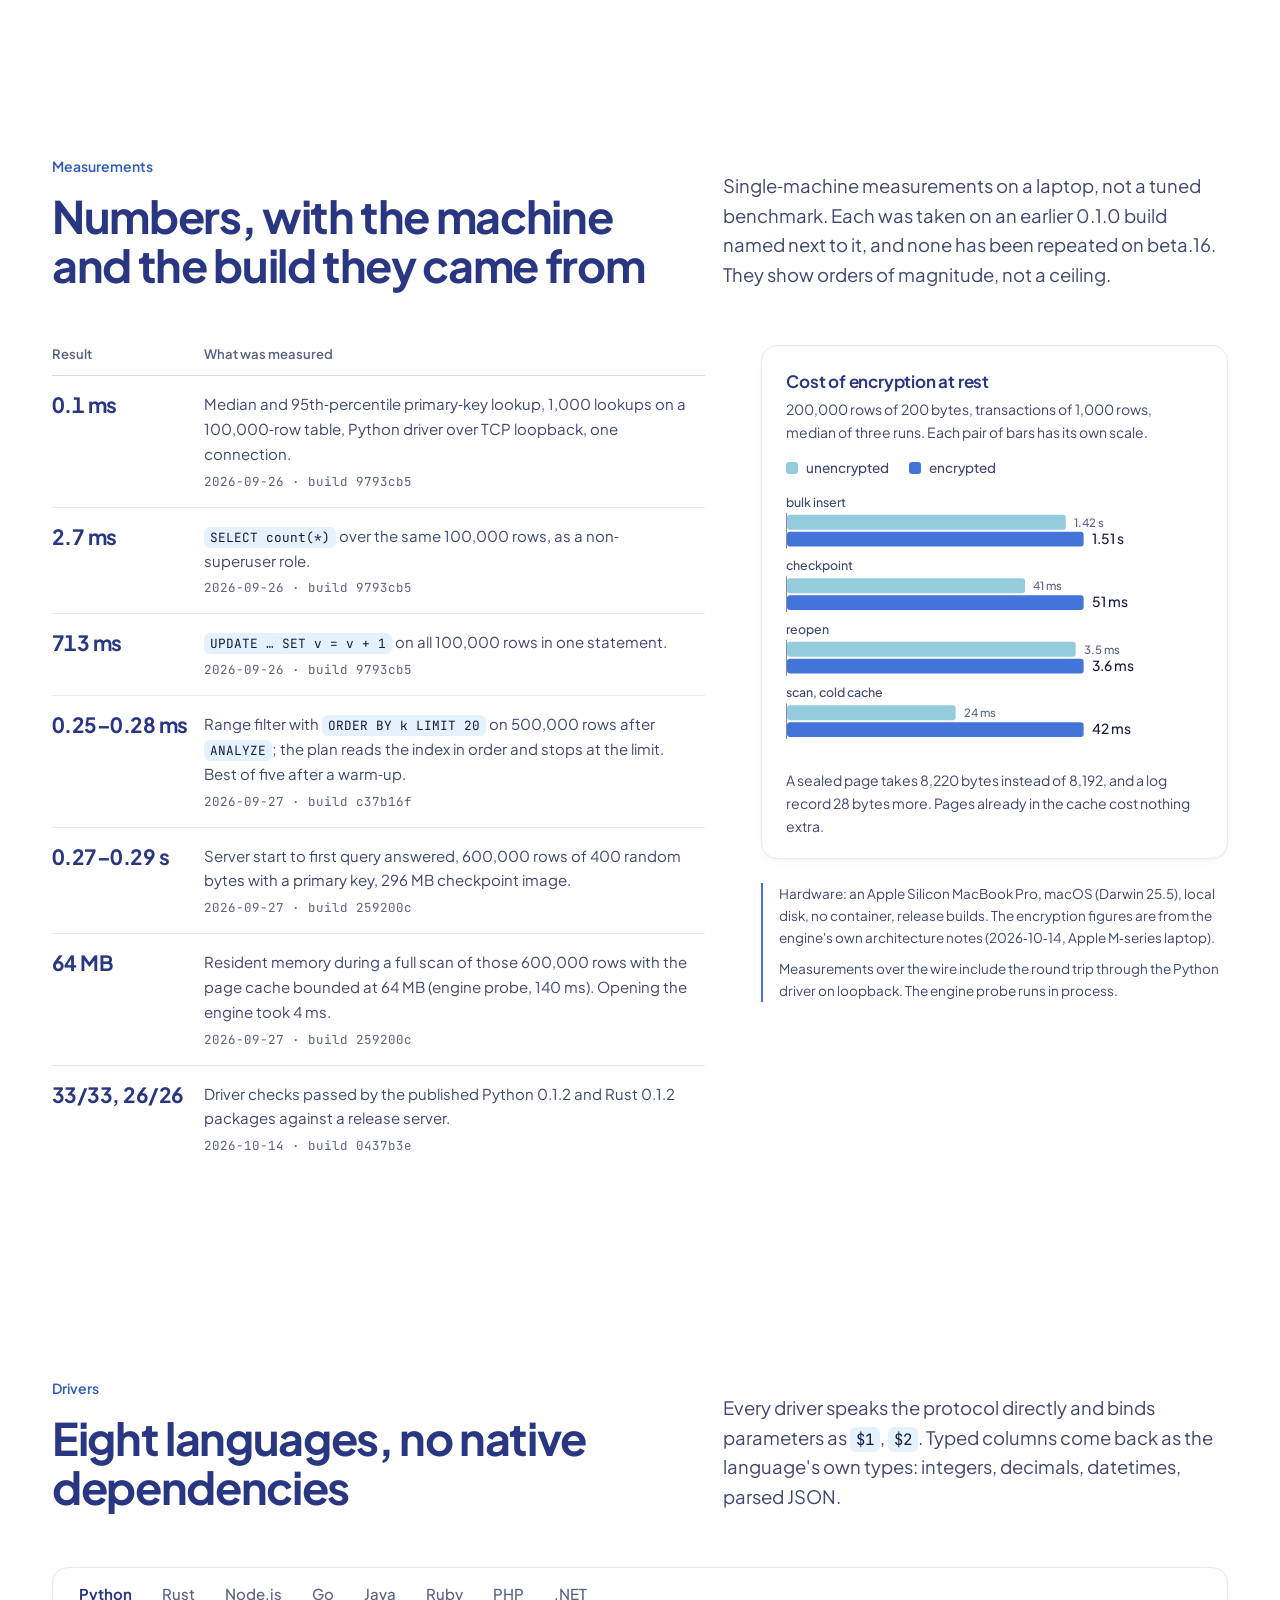
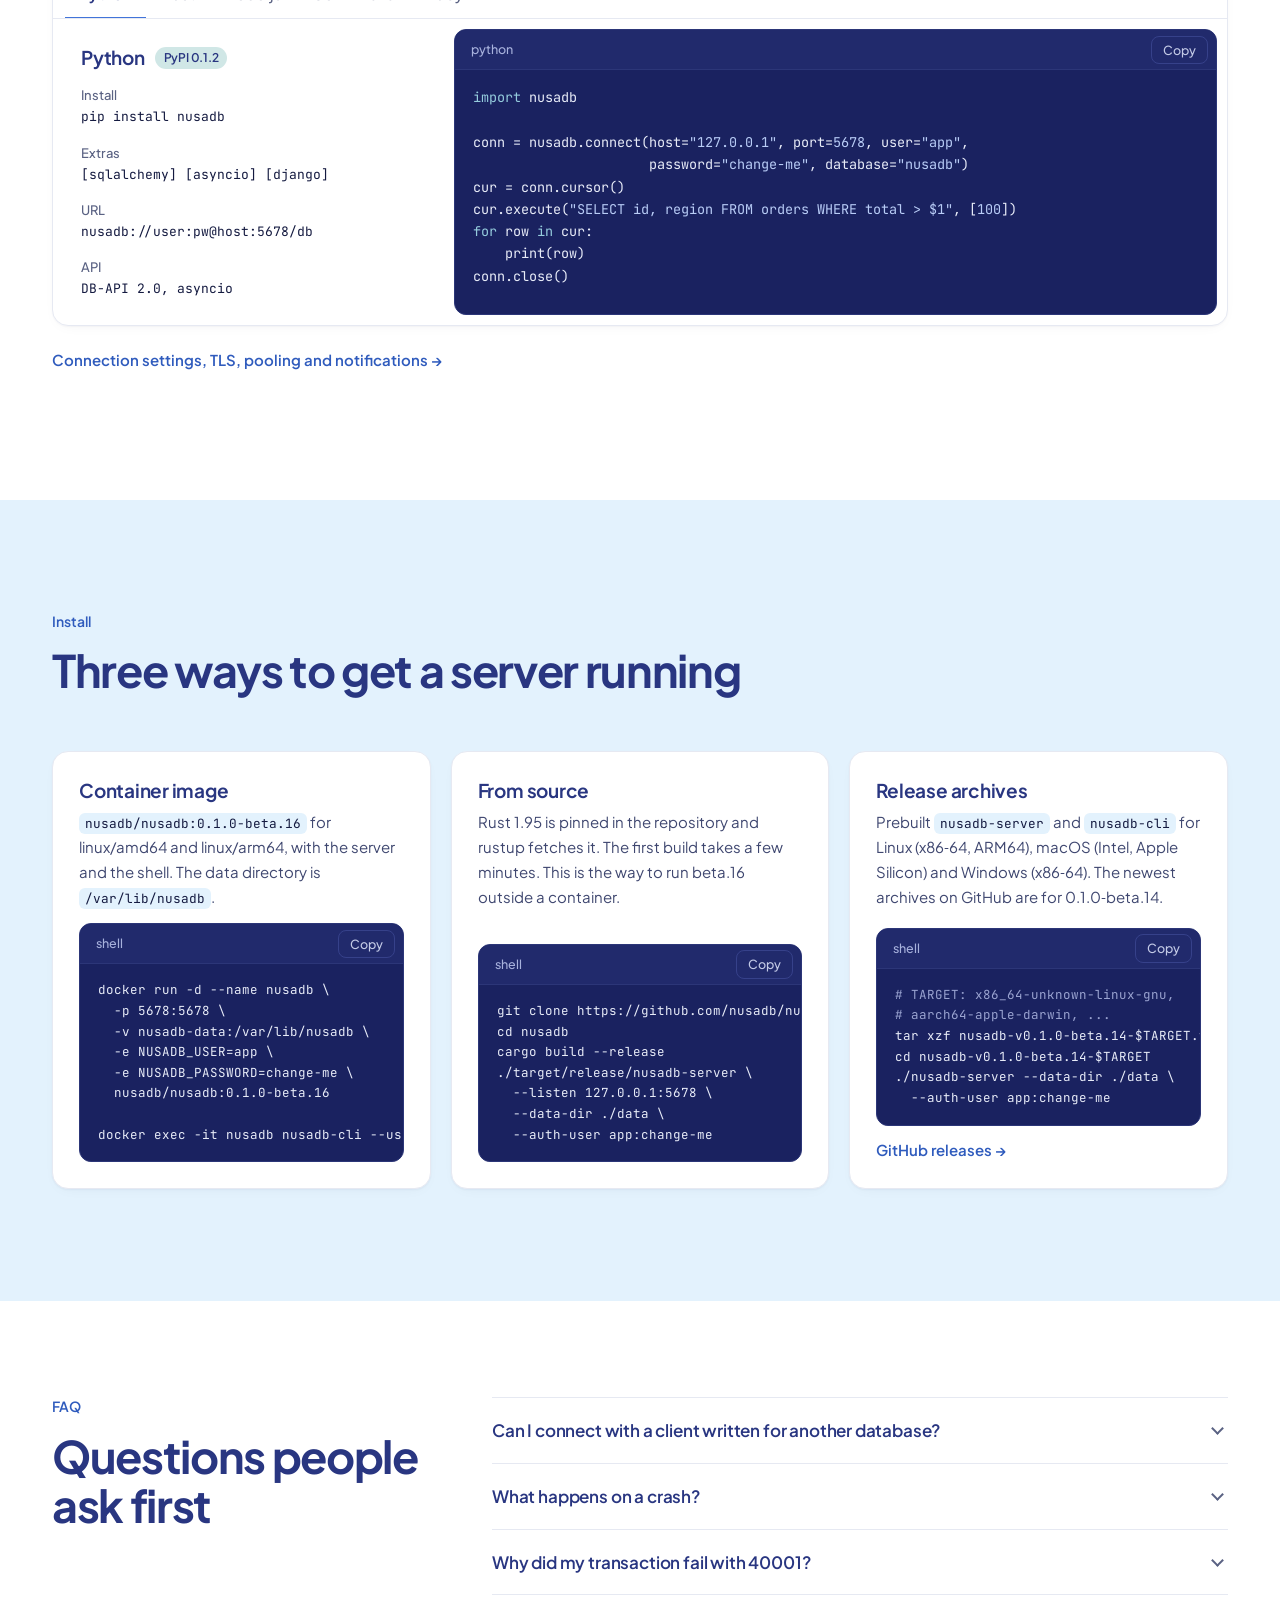
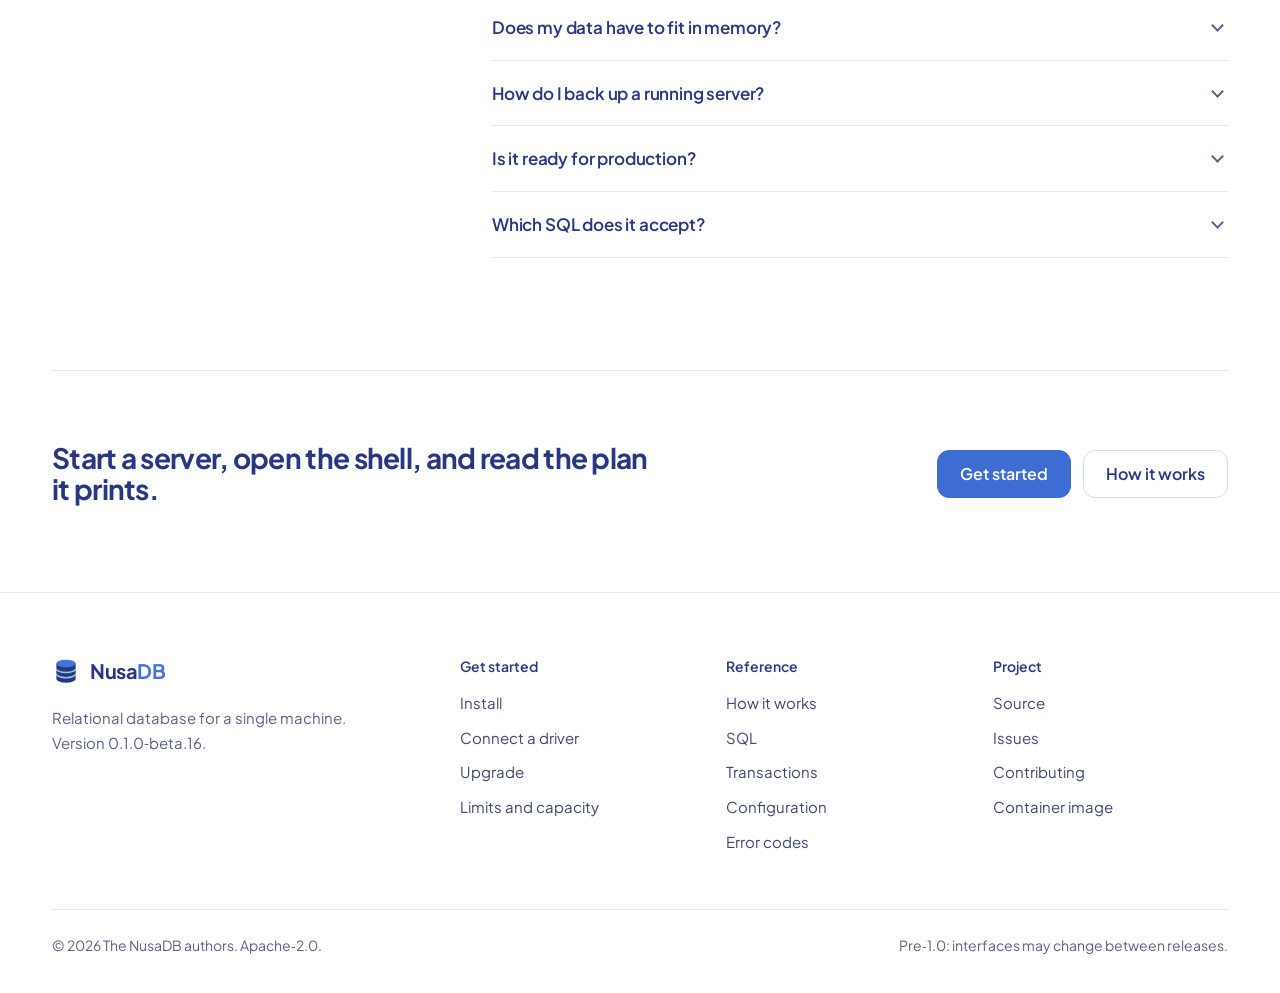
==== commit 2575dee2: "Drop the version from the terminal caption" ====
--- a/index.html
+++ b/index.html
@@ -79,7 +79,7 @@
       <h2 class="sr">Six things to try in nusadb-cli</h2>
       <div class="term on-navy" data-tabs>
         <div class="term-bar">
-          <span class="where"><b>nusadb-cli</b> · 0.1.0-beta.16 server · empty data directory · output as printed, error included</span>
+          <span class="where"><b>nusadb-cli</b> · server · empty data directory · output as printed, error included</span>
         </div>
         <div class="term-tabs" role="tablist" aria-label="Examples">
           <button type="button" role="tab" id="t1" aria-controls="p1" aria-selected="true">Ranking</button>
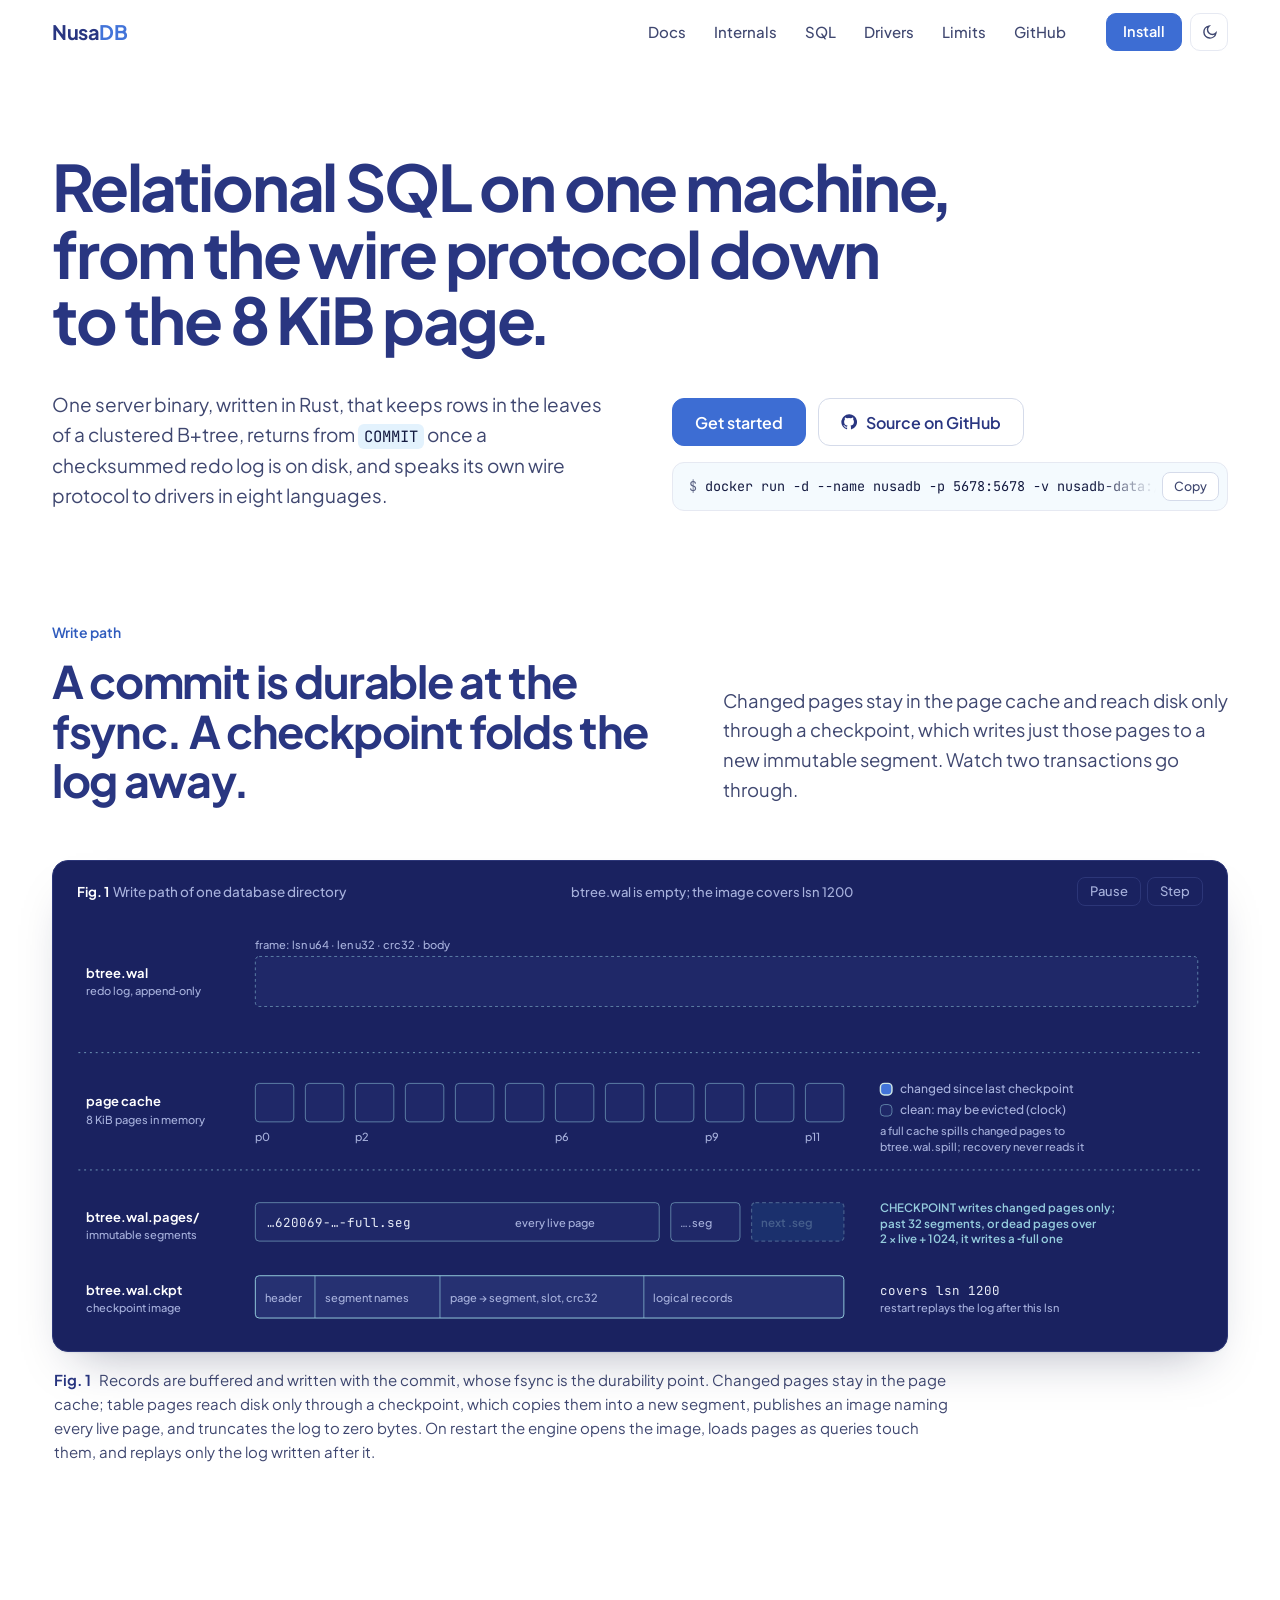
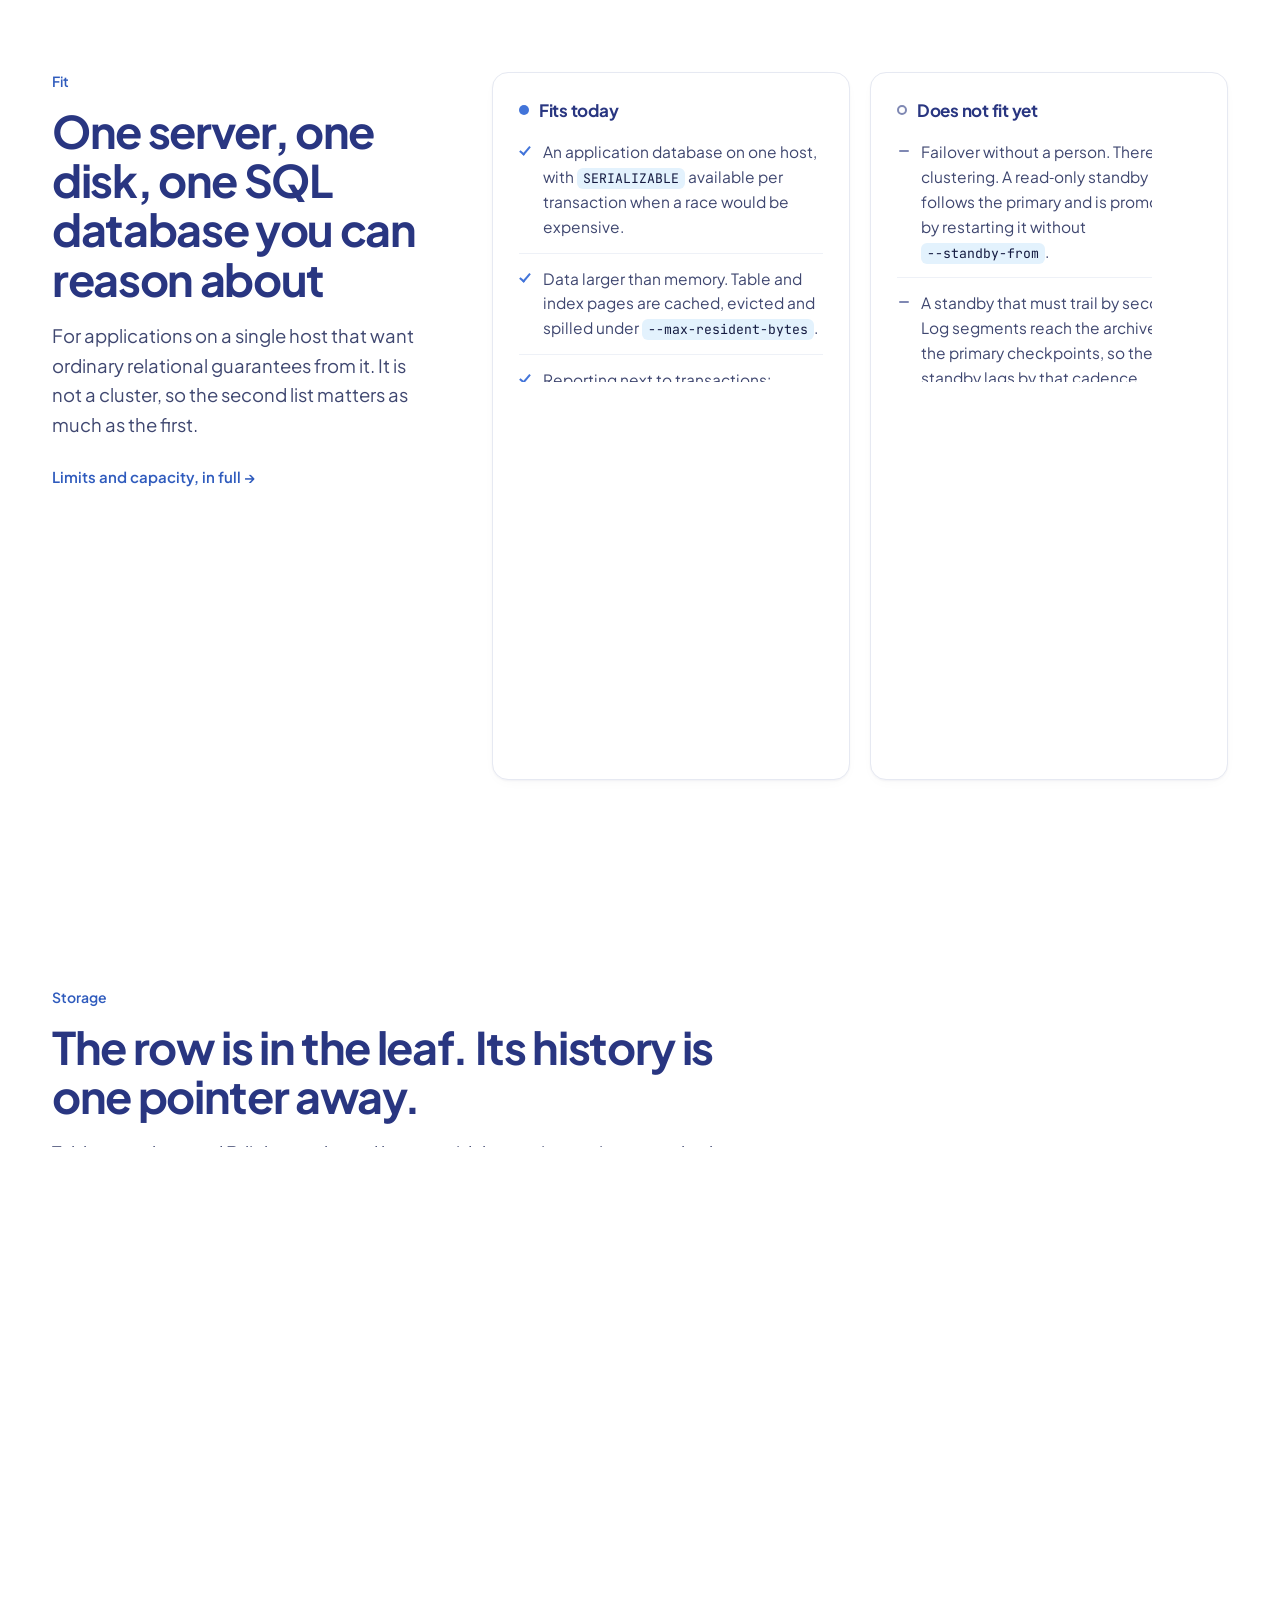
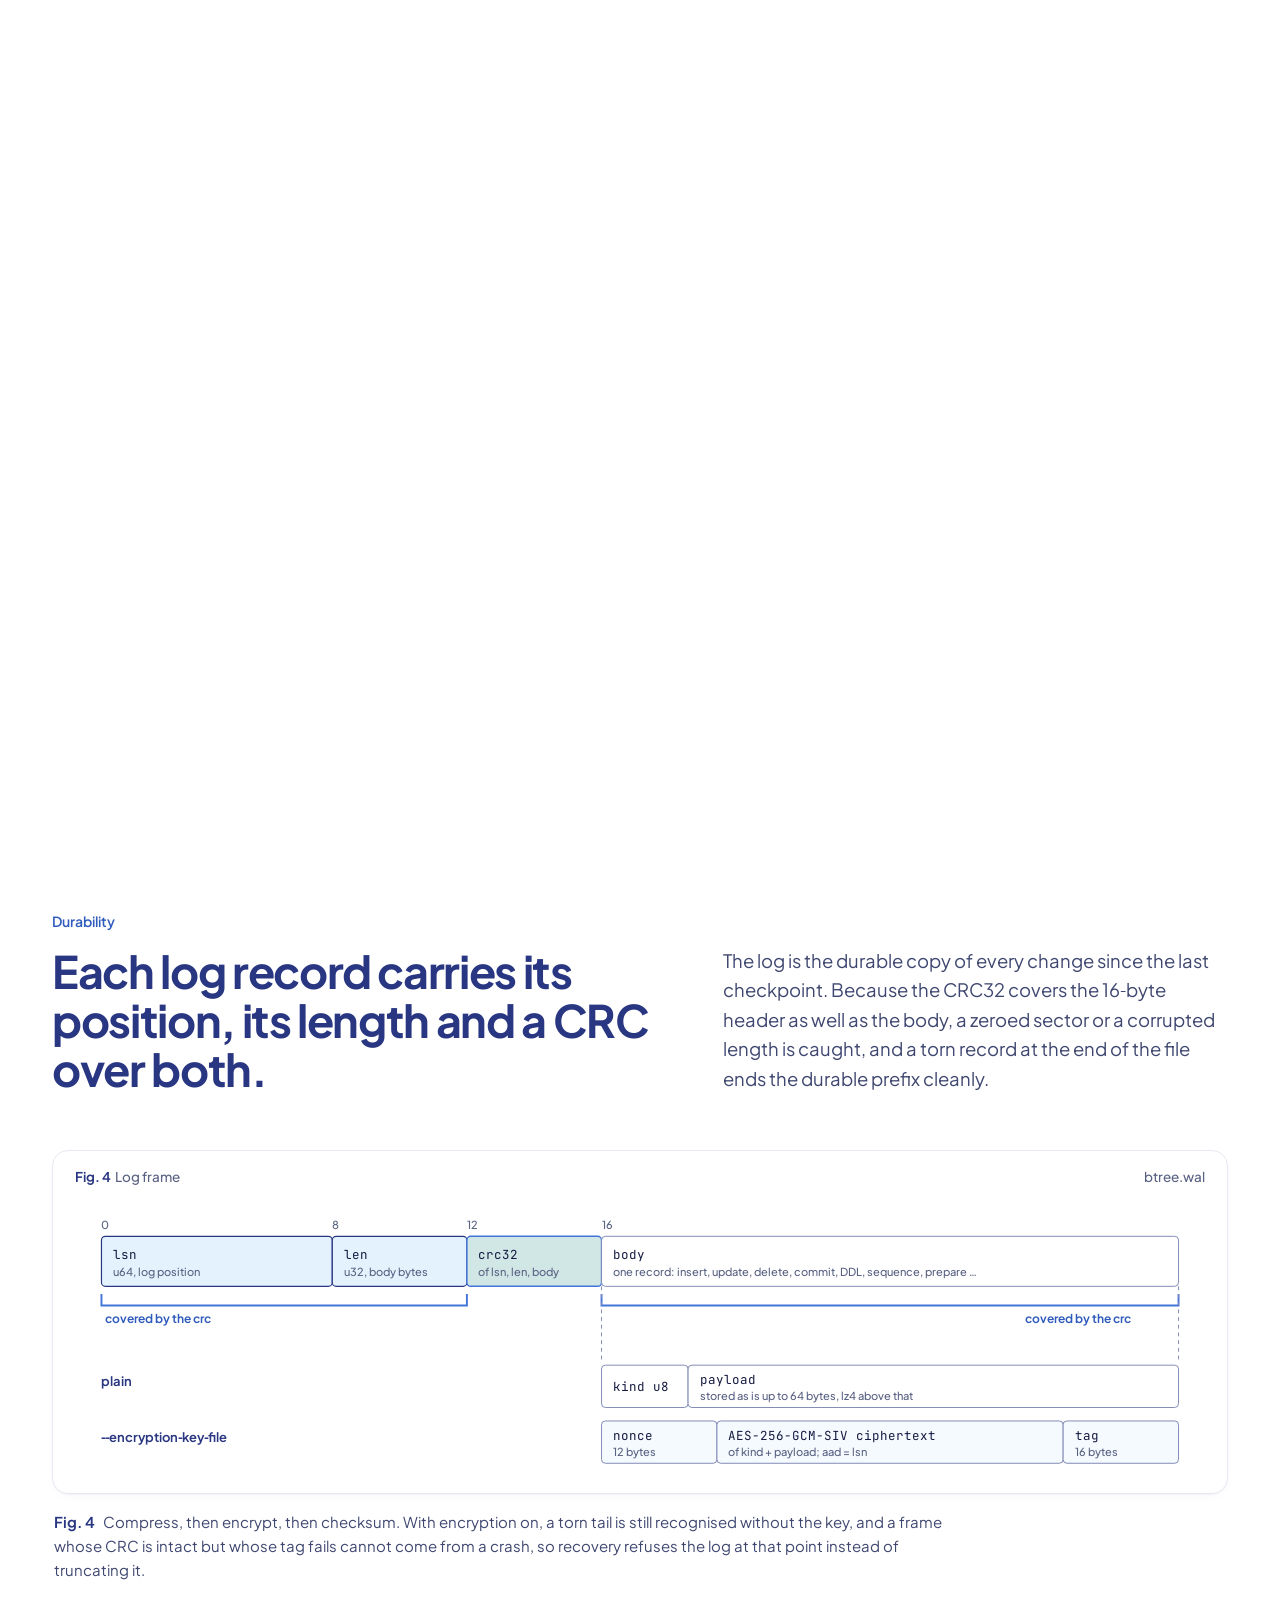
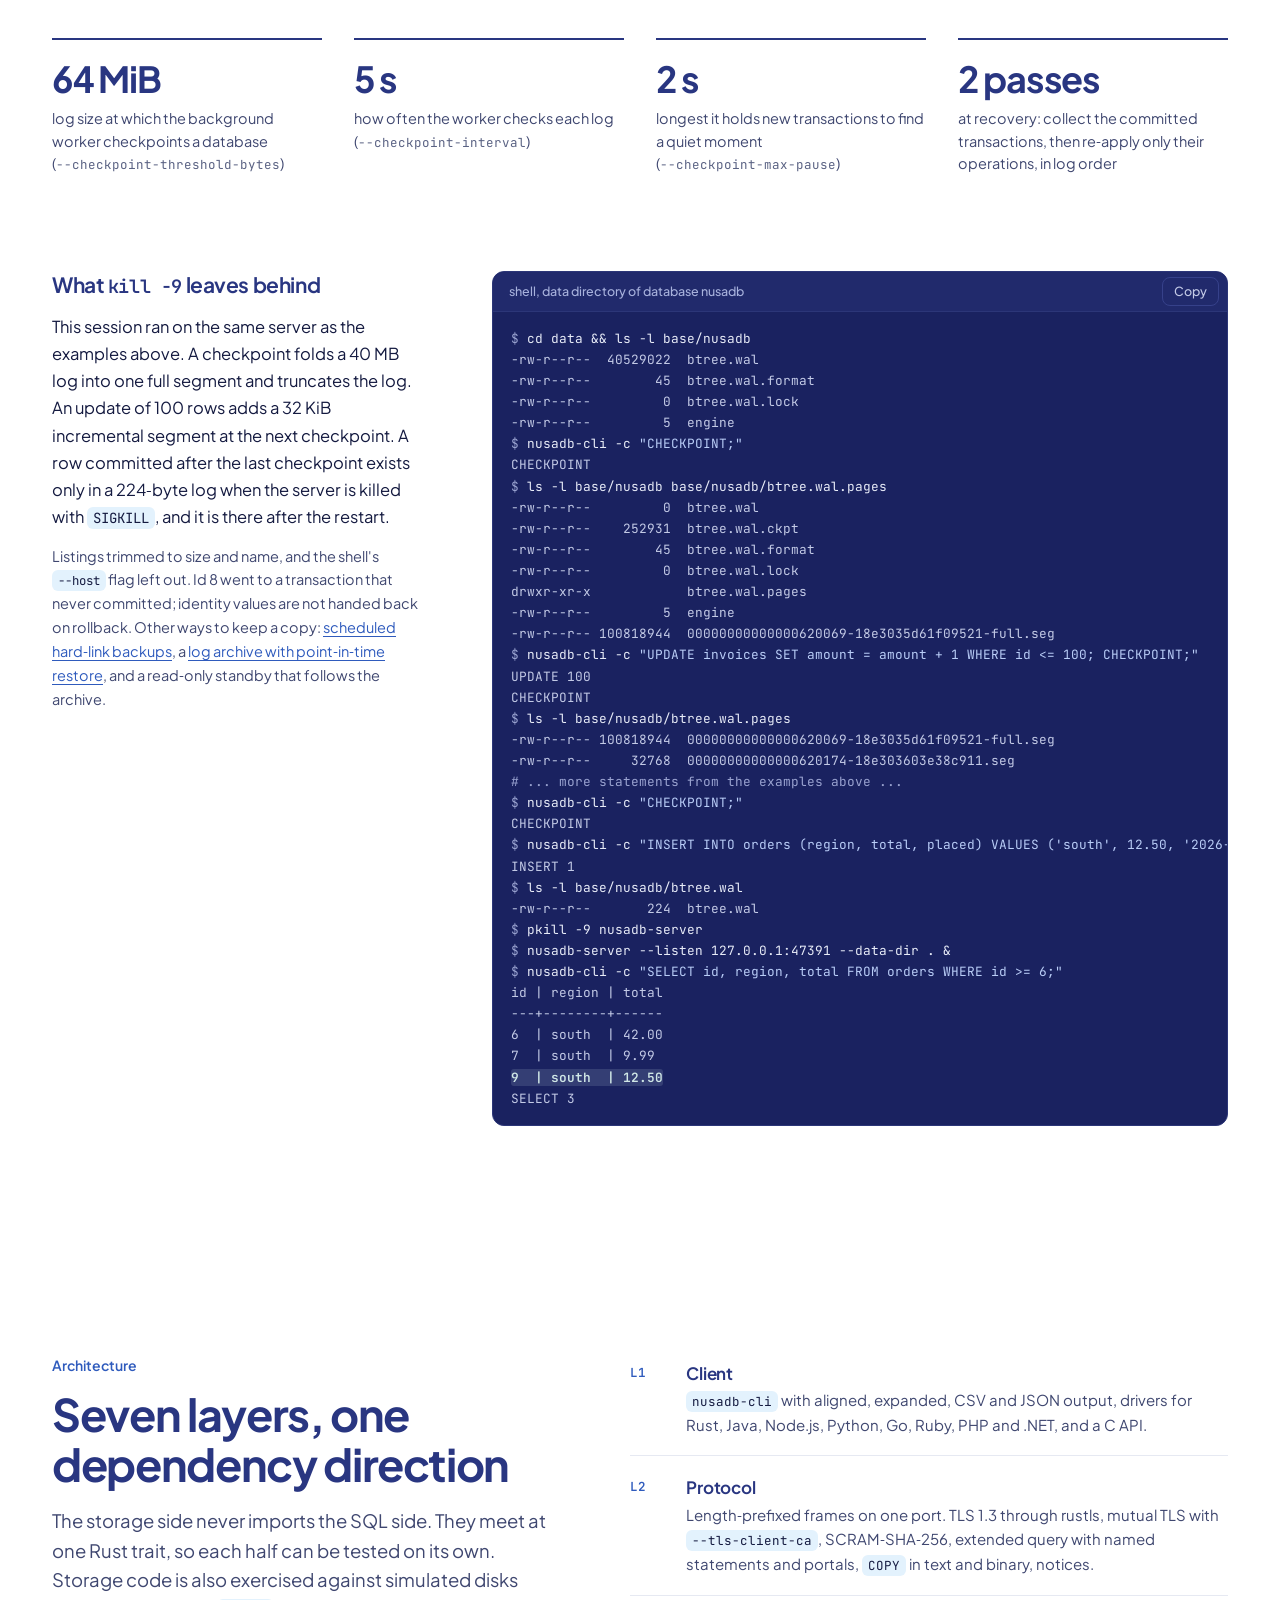
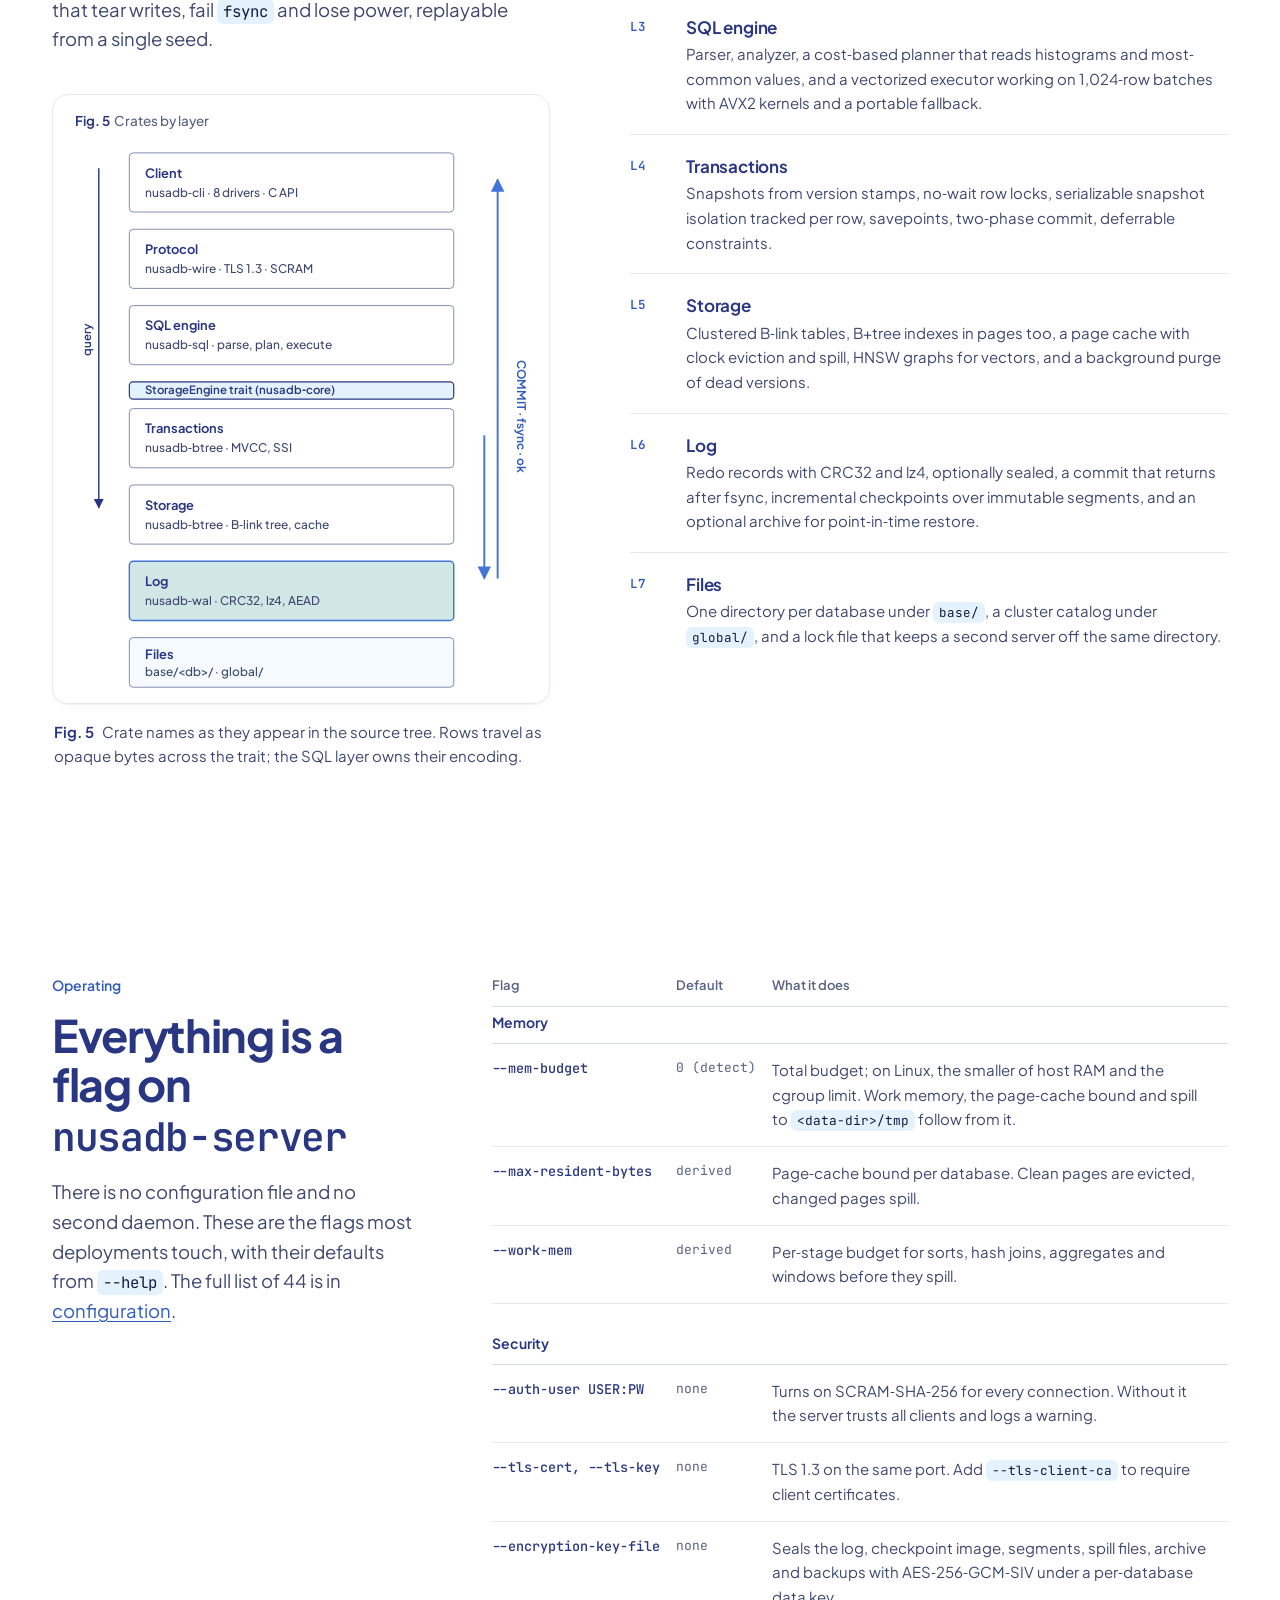
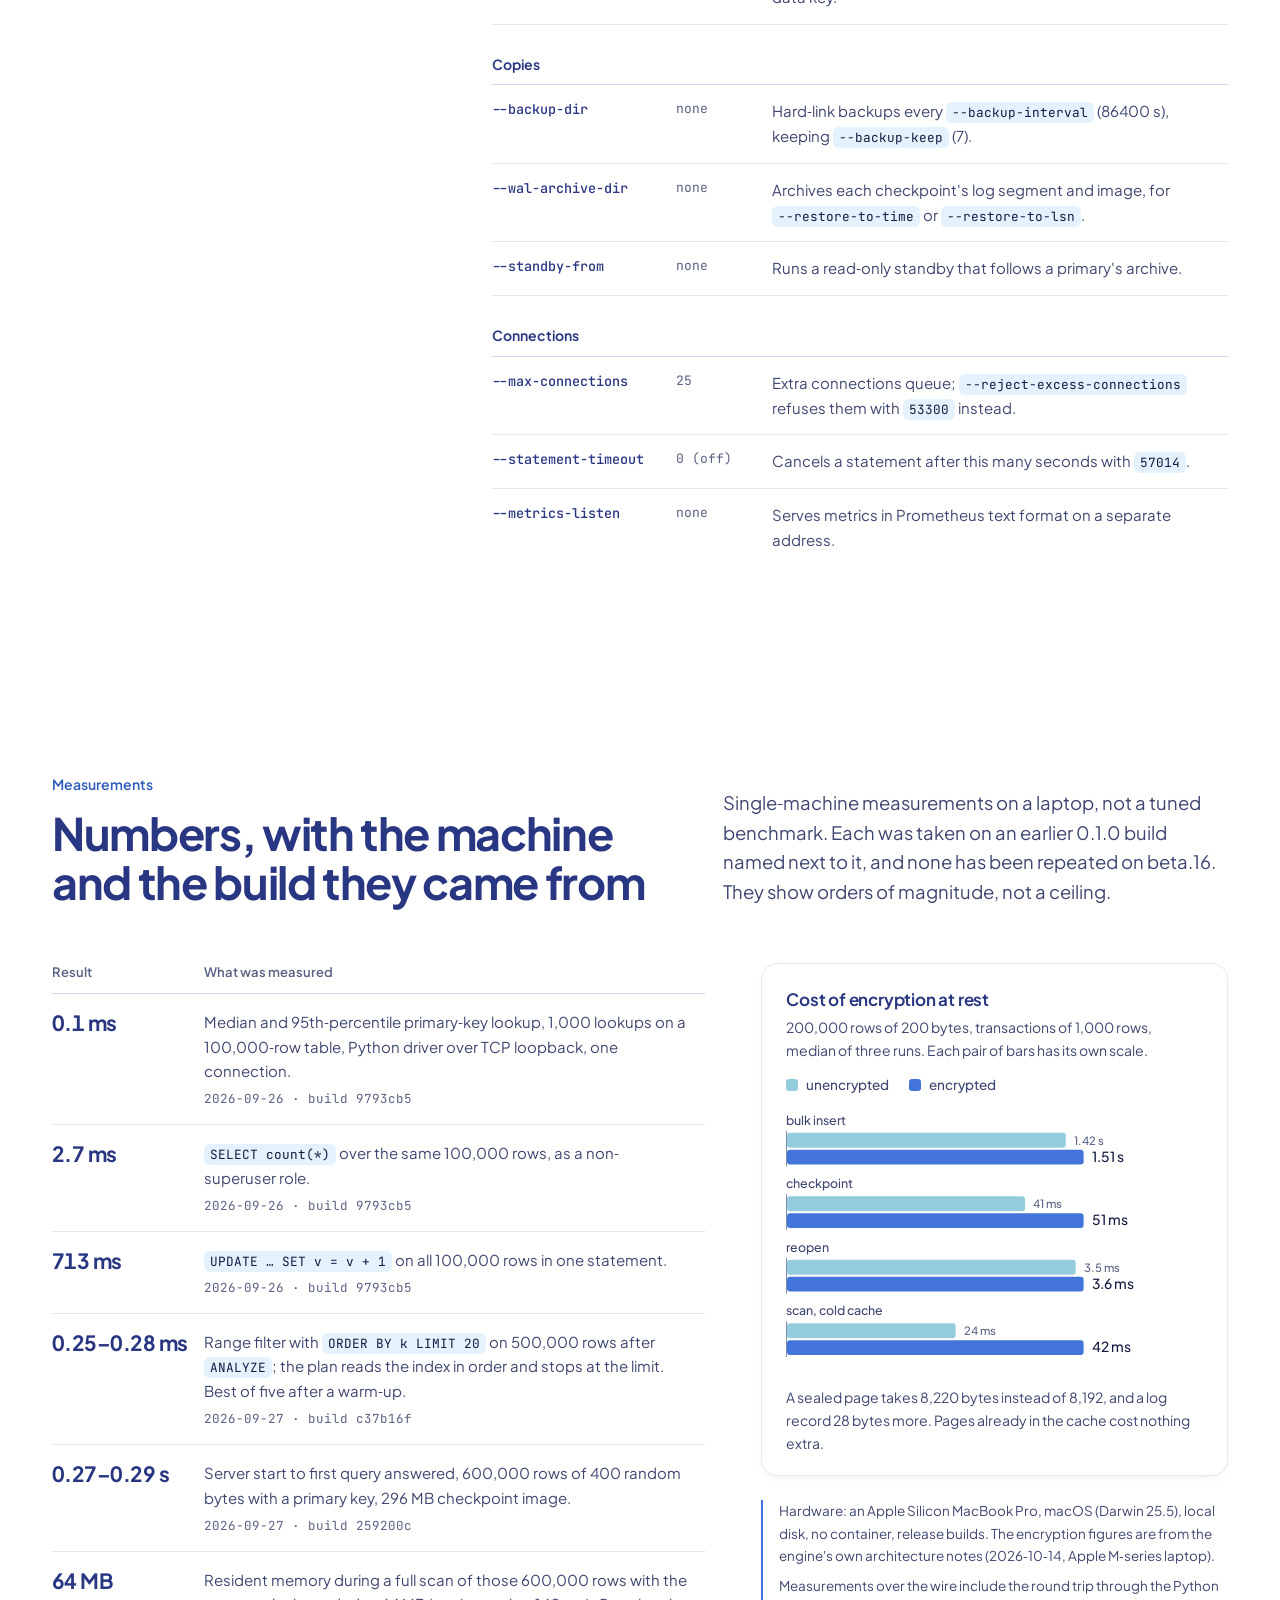
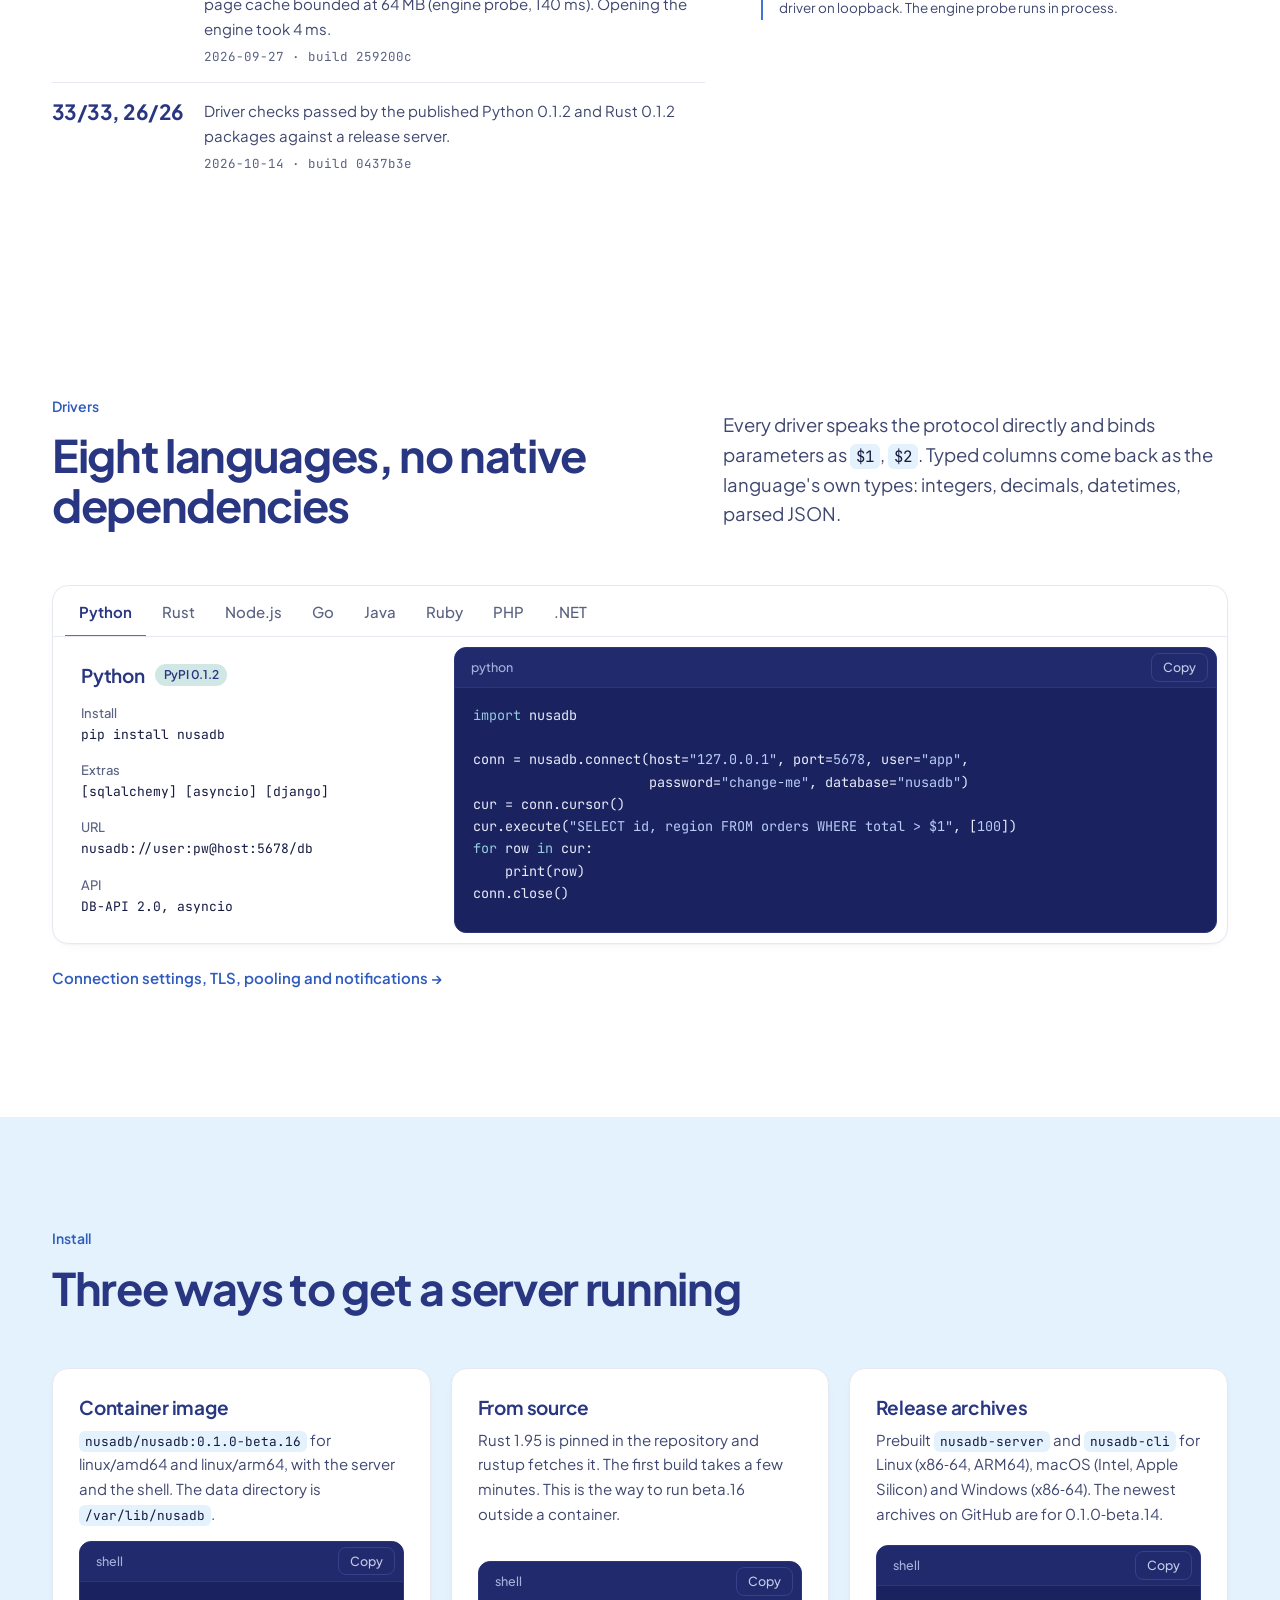
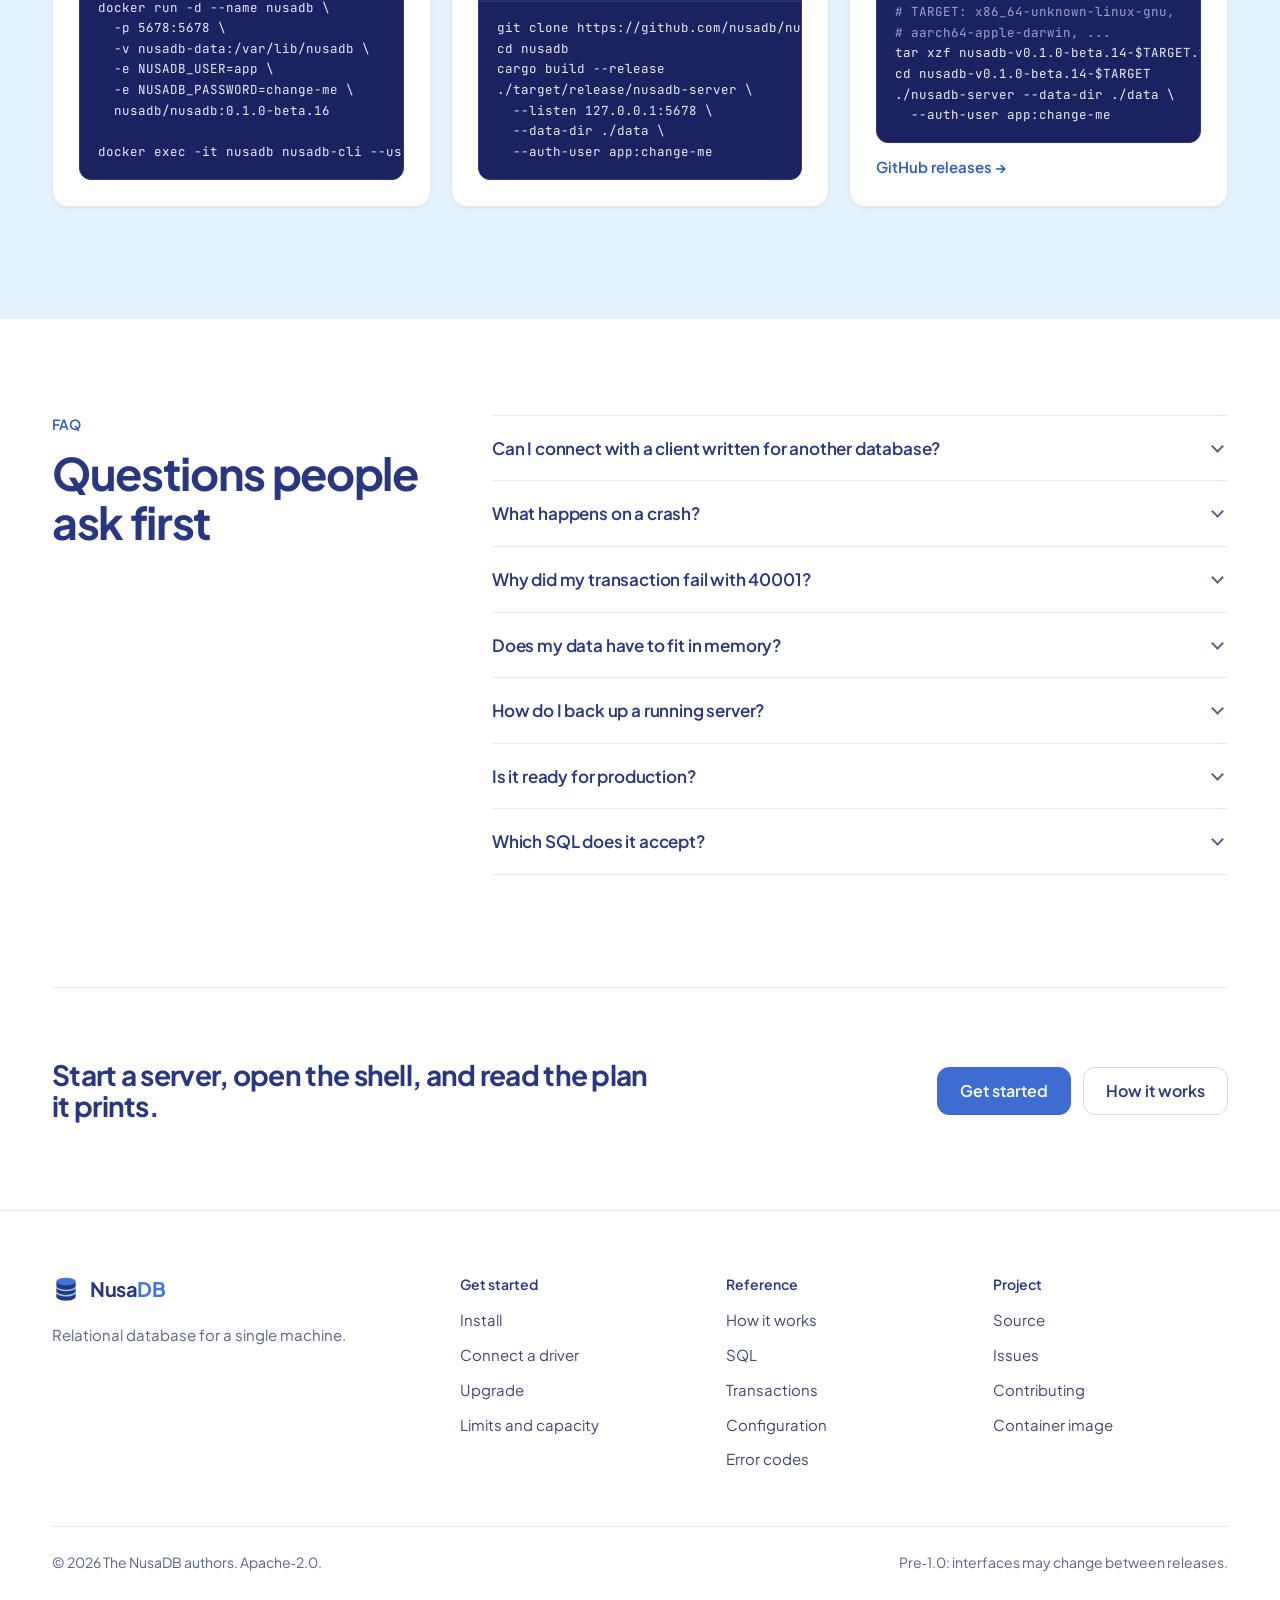
==== commit 38f798f3: "Trim the hero to the pitch and the install command, and lead with the write path" ====
--- a/index.html
+++ b/index.html
@@ -10,7 +10,7 @@
 <link rel="icon" type="image/svg+xml" href="data:image/svg+xml,%3Csvg xmlns='http://www.w3.org/2000/svg' viewBox='0 0 32 32'%3E%3Cpath d='M5 7.5v17.4c0 2.5 4.9 4.5 11 4.5s11-2 11-4.5V7.5z' fill='%23293681'/%3E%3Cpath d='M5 13.3c0 2.5 4.9 4.5 11 4.5s11-2 11-4.5M5 19.1c0 2.5 4.9 4.5 11 4.5s11-2 11-4.5' fill='none' stroke='%2395CCDD' stroke-width='1.7'/%3E%3Cellipse cx='16' cy='7.5' rx='11' ry='4.5' fill='%234274D9'/%3E%3C/svg%3E" />
 <meta property="og:type" content="website" />
 <meta property="og:title" content="NusaDB" />
-<meta property="og:description" content="A relational database for a single machine, written in Rust. Version 0.1.0-beta.16, Apache-2.0." />
+<meta property="og:description" content="A relational database for a single machine, written in Rust. Apache-2.0." />
 <script>document.documentElement.classList.add("js");try{var t=localStorage.getItem("nusadb-theme");if(t==="light"||t==="dark")document.documentElement.setAttribute("data-theme",t)}catch(e){}</script>
 <link rel="preconnect" href="https://fonts.googleapis.com" />
 <link rel="preconnect" href="https://fonts.gstatic.com" crossorigin />
@@ -69,223 +69,8 @@
 <pre><span class="p">$ </span>docker run -d --name nusadb -p 5678:5678 -v nusadb-data:/var/lib/nusadb -e NUSADB_USER=app -e NUSADB_PASSWORD=change-me nusadb/nusadb:0.1.0-beta.16</pre>
           <div class="code-bar"><button class="copy" type="button"><em>Copy</em></button></div>
         </div>
-        <p class="beta">A pre-1.0 beta. Read the <a href="docs/limits.html">limits page</a> before deciding.</p>
-      </div>
-    </div>
-
-    <!-- The product itself is the hero visual: six real nusadb-cli sessions,
-         output pasted unedited from a 0.1.0-beta.16 server. -->
-    <div class="term-wrap" id="session">
-      <h2 class="sr">Six things to try in nusadb-cli</h2>
-      <div class="term on-navy" data-tabs>
-        <div class="term-bar">
-          <span class="where"><b>nusadb-cli</b> · server · empty data directory · output as printed, error included</span>
-        </div>
-        <div class="term-tabs" role="tablist" aria-label="Examples">
-          <button type="button" role="tab" id="t1" aria-controls="p1" aria-selected="true">Ranking</button>
-          <button type="button" role="tab" id="t2" aria-controls="p2" aria-selected="false">No double booking</button>
-          <button type="button" role="tab" id="t3" aria-controls="p3" aria-selected="false">Running total</button>
-          <button type="button" role="tab" id="t4" aria-controls="p4" aria-selected="false">Upsert</button>
-          <button type="button" role="tab" id="t5" aria-controls="p5" aria-selected="false">Vectors and Indonesian text</button>
-          <button type="button" role="tab" id="t6" aria-controls="p6" aria-selected="false">Reading a plan</button>
-        </div>
-        <div class="term-panels">
-          <div class="term-panel" role="tabpanel" id="p1" aria-labelledby="t1">
-            <p class="term-note"><span class="tag">identity, numeric, rank()</span>A five-row table, grouped and ranked in one query. <code>numeric</code> is exact base-10 fixed point, so the sums carry no binary rounding.</p>
-            <div class="code">
-              <div class="code-bar"><span>nusadb-cli</span><button class="copy" type="button"><em>Copy</em></button></div>
-<pre><span class="k">CREATE TABLE</span> orders (
-  id      <span class="k">bigint GENERATED ALWAYS AS IDENTITY PRIMARY KEY</span>,
-  region  <span class="k">text NOT NULL</span>,
-  total   <span class="k">numeric</span>(<span class="s">10</span>,<span class="s">2</span>) <span class="k">NOT NULL</span>,
-  placed  <span class="k">date NOT NULL</span>
-);
-<span class="k">INSERT INTO</span> orders (region, total, placed) <span class="k">VALUES</span>
-  (<span class="s">'east'</span>, <span class="s">120.00</span>, <span class="s">'2026-10-01'</span>), (<span class="s">'east'</span>, <span class="s">75.50</span>, <span class="s">'2026-10-03'</span>),
-  (<span class="s">'west'</span>, <span class="s">210.25</span>, <span class="s">'2026-10-02'</span>), (<span class="s">'west'</span>, <span class="s">19.99</span>, <span class="s">'2026-10-05'</span>),
-  (<span class="s">'north'</span>, <span class="s">64.00</span>, <span class="s">'2026-10-04'</span>);
-<span class="k">SELECT</span> region, count(*) <span class="k">AS</span> orders, sum(total) <span class="k">AS</span> revenue,
-       rank() <span class="k">OVER</span> (<span class="k">ORDER BY</span> sum(total) <span class="k">DESC</span>) <span class="k">AS</span> rank
-<span class="k">FROM</span> orders <span class="k">GROUP BY</span> region <span class="k">ORDER BY</span> rank;
-
-<span class="o">CREATE TABLE</span>
-<span class="o">INSERT 5</span>
-<span class="o">region | orders | revenue | rank</span>
-<span class="o">-------+--------+---------+-----</span>
-<span class="o">west   | 2      | 230.24  | 1</span>
-<span class="o">east   | 2      | 195.50  | 2</span>
-<span class="o">north  | 1      | 64.00   | 3</span>
-<span class="o">SELECT 3</span></pre>
-            </div>
-          </div>
-
-          <div class="term-panel" role="tabpanel" id="p2" aria-labelledby="t2">
-            <p class="term-note"><span class="tag">EXCLUDE on a range</span>An exclusion constraint refuses a second booking of room 101 whose time range overlaps the first. The error reports both keys, with the <code>+07</code> input normalised to UTC.</p>
-            <div class="code">
-              <div class="code-bar"><span>nusadb-cli</span><button class="copy" type="button"><em>Copy</em></button></div>
-<pre><span class="k">CREATE TABLE</span> booking (
-  room    <span class="k">int</span>,
-  during  <span class="k">tstzrange</span>,
-  <span class="k">CONSTRAINT</span> no_double_booking
-    <span class="k">EXCLUDE USING</span> gist (room <span class="k">WITH</span> =, during <span class="k">WITH</span> &amp;&amp;)
-);
-<span class="k">INSERT INTO</span> booking <span class="k">VALUES</span> (<span class="s">101</span>, <span class="s">'[2026-11-02 09:00+07, 2026-11-02 11:00+07)'</span>);
-<span class="k">INSERT INTO</span> booking <span class="k">VALUES</span> (<span class="s">101</span>, <span class="s">'[2026-11-02 10:30+07, 2026-11-02 12:00+07)'</span>);
-
-<span class="o">CREATE TABLE</span>
-<span class="o">INSERT 1</span>
-<span class="e">ERROR 23P01: conflicting key value violates exclusion constraint "no_double_booking":
-key (room, during)=(101, ["2026-11-02 03:30:00+00","2026-11-02 05:00:00+00"))
-conflicts with existing key (room, during)=(101, ["2026-11-02 02:00:00+00","2026-11-02 04:00:00+00"))</span></pre>
-            </div>
-          </div>
-
-          <div class="term-panel" role="tabpanel" id="p3" aria-labelledby="t3">
-            <p class="term-note"><span class="tag">WITH RECURSIVE, window</span>A recursive CTE generates the days, a left join keeps the empty ones, and a window over the grouped sum gives the running total. Uses the <code>orders</code> table from the first example.</p>
-            <div class="code">
-              <div class="code-bar"><span>nusadb-cli</span><button class="copy" type="button"><em>Copy</em></button></div>
-<pre><span class="k">WITH RECURSIVE</span> days(d) <span class="k">AS</span> (
-  <span class="k">SELECT DATE</span> <span class="s">'2026-10-01'</span>
-  <span class="k">UNION ALL</span>
-  <span class="k">SELECT</span> d + <span class="s">1</span> <span class="k">FROM</span> days <span class="k">WHERE</span> d &lt; <span class="k">DATE</span> <span class="s">'2026-10-05'</span>
-)
-<span class="k">SELECT</span> d <span class="k">AS</span> day,
-       coalesce(sum(o.total), <span class="s">0</span>) <span class="k">AS</span> revenue,
-       sum(coalesce(sum(o.total), <span class="s">0</span>)) <span class="k">OVER</span> (<span class="k">ORDER BY</span> d) <span class="k">AS</span> running
-<span class="k">FROM</span> days <span class="k">LEFT JOIN</span> orders o <span class="k">ON</span> o.placed = d
-<span class="k">GROUP BY</span> d <span class="k">ORDER BY</span> d;
-
-<span class="o">day        | revenue | running</span>
-<span class="o">-----------+---------+--------</span>
-<span class="o">2026-10-01 | 120.00  | 120.00</span>
-<span class="o">2026-10-02 | 210.25  | 330.25</span>
-<span class="o">2026-10-03 | 75.50   | 405.75</span>
-<span class="o">2026-10-04 | 64.00   | 469.75</span>
-<span class="o">2026-10-05 | 19.99   | 489.74</span>
-<span class="o">SELECT 5</span></pre>
-            </div>
-          </div>
-
-          <div class="term-panel" role="tabpanel" id="p4" aria-labelledby="t4">
-            <p class="term-note"><span class="tag">ON CONFLICT … RETURNING</span>The existing SKU is incremented, the new one is inserted, and <code>RETURNING</code> reports what each row ended up as. The tag counts both rows.</p>
-            <div class="code">
-              <div class="code-bar"><span>nusadb-cli</span><button class="copy" type="button"><em>Copy</em></button></div>
-<pre><span class="k">CREATE TABLE</span> stock (sku <span class="k">text PRIMARY KEY</span>, qty <span class="k">int NOT NULL</span>);
-<span class="k">INSERT INTO</span> stock <span class="k">VALUES</span> (<span class="s">'KOPI-250'</span>, <span class="s">10</span>);
-<span class="k">INSERT INTO</span> stock <span class="k">VALUES</span> (<span class="s">'KOPI-250'</span>, <span class="s">5</span>), (<span class="s">'TEH-100'</span>, <span class="s">8</span>)
-  <span class="k">ON CONFLICT</span> (sku) <span class="k">DO UPDATE SET</span> qty = stock.qty + excluded.qty
-  <span class="k">RETURNING</span> sku, qty;
-
-<span class="o">CREATE TABLE</span>
-<span class="o">INSERT 1</span>
-<span class="o">sku      | qty</span>
-<span class="o">---------+----</span>
-<span class="o">KOPI-250 | 15</span>
-<span class="o">TEH-100  | 8</span>
-<span class="o">INSERT 2</span></pre>
-            </div>
-          </div>
-
-          <div class="term-panel" role="tabpanel" id="p5" aria-labelledby="t5">
-            <p class="term-note"><span class="tag">hnsw, to_tsvector</span>Nearest neighbours by cosine distance through an HNSW index, then a full-text match where the <code>indonesian</code> configuration stems <em>dikirim</em> to <em>kirim</em>.</p>
-            <div class="code">
-              <div class="code-bar"><span>nusadb-cli</span><button class="copy" type="button"><em>Copy</em></button></div>
-<pre><span class="k">CREATE TABLE</span> notes (id <span class="k">int PRIMARY KEY</span>, body <span class="k">text</span>, emb <span class="k">vector</span>(<span class="s">3</span>));
-<span class="k">INSERT INTO</span> notes <span class="k">VALUES</span>
-  (<span class="s">1</span>, <span class="s">'Pengiriman ke Surabaya terlambat dua hari'</span>, <span class="s">'[0.9,0.1,0.0]'</span>),
-  (<span class="s">2</span>, <span class="s">'Pembayaran berhasil diproses'</span>,             <span class="s">'[0.1,0.9,0.1]'</span>),
-  (<span class="s">3</span>, <span class="s">'Paket dikirim ulang ke Surabaya'</span>,          <span class="s">'[0.8,0.2,0.1]'</span>);
-<span class="k">CREATE INDEX</span> notes_emb <span class="k">ON</span> notes <span class="k">USING</span> hnsw (emb vector_cosine_ops);
-
-<span class="k">SELECT</span> id, round((emb &lt;=&gt; <span class="s">'[1,0,0]'</span>)::<span class="k">numeric</span>, <span class="s">4</span>) <span class="k">AS</span> distance
-<span class="k">FROM</span> notes <span class="k">ORDER BY</span> emb &lt;=&gt; <span class="s">'[1,0,0]'</span> <span class="k">LIMIT</span> <span class="s">2</span>;
-
-<span class="k">SELECT</span> id, body <span class="k">FROM</span> notes
-<span class="k">WHERE</span> to_tsvector(<span class="s">'indonesian'</span>, body) @@ to_tsquery(<span class="s">'indonesian'</span>, <span class="s">'kirim &amp; surabaya'</span>);
-
-<span class="o">id | distance</span>
-<span class="o">---+---------</span>
-<span class="o">1  | 0.0061</span>
-<span class="o">3  | 0.0369</span>
-<span class="o">SELECT 2</span>
-<span class="o">id | body</span>
-<span class="o">---+--------------------------------</span>
-<span class="o">3  | Paket dikirim ulang ke Surabaya</span>
-<span class="o">SELECT 1</span></pre>
-            </div>
-          </div>
-
-          <div class="term-panel" role="tabpanel" id="p6" aria-labelledby="t6">
-            <p class="term-note"><span class="tag">EXPLAIN</span>20,000 customers and 200,000 invoices after <code>ANALYZE</code>. The point filter on the customer's key becomes an index scan on the primary key, and the join is hashed.</p>
-            <div class="code">
-              <div class="code-bar"><span>nusadb-cli</span><button class="copy" type="button"><em>Copy</em></button></div>
-<pre><span class="k">EXPLAIN SELECT</span> c.name, sum(i.amount)
-<span class="k">FROM</span> customers c <span class="k">JOIN</span> invoices i <span class="k">ON</span> i.customer_id = c.id
-<span class="k">WHERE</span> c.id = <span class="s">42</span>
-<span class="k">GROUP BY</span> c.name;
-
-<span class="o">plan</span>
-<span class="o">-------------------------------------------------</span>
-<span class="o">Project (2 column(s))</span>
-<span class="o">  GroupAggregate (1 key(s), 1 aggregate(s))</span>
-<span class="o">    HashJoin (Inner, 1 key(s))</span>
-<span class="o">      Filter</span>
-<span class="o">        IndexScan: customers using customers_pkey</span>
-<span class="o">      SeqScan: invoices</span>
-<span class="o">SELECT 6</span></pre>
-            </div>
-          </div>
-        </div>
-      </div>
-      <dl class="spec">
-        <div><dt>Release</dt><dd>0.1.0-beta.16</dd></div>
-        <div><dt>Licence</dt><dd>Apache-2.0</dd></div>
-        <div><dt>Port</dt><dd>5678</dd></div>
-        <div><dt>Protocol</dt><dd>Nusa wire 1.3</dd></div>
-        <div><dt>Storage</dt><dd>B-link tree, 8 KiB</dd></div>
-        <div><dt>Isolation</dt><dd>RC default, SSI</dd></div>
-        <div><dt>Executor</dt><dd>1,024-row batches</dd></div>
-        <div><dt>At rest</dt><dd>AES-256-GCM-SIV</dd></div>
-        <div><dt>Auth</dt><dd>SCRAM-SHA-256</dd></div>
-        <div><dt>Image</dt><dd>amd64, arm64</dd></div>
-      </dl>
-    </div>
-  </div>
-</section>
-
-<!-- ================================================================ fit -->
-<section class="sec" id="fit" aria-labelledby="fit-title">
-  <div class="wrap sec-in side">
-    <header>
-      <span class="eyebrow">Fit</span>
-      <h2 id="fit-title">One server, one disk, one SQL database you can reason about</h2>
-      <p class="lede">
-        For applications on a single host that want ordinary relational guarantees from it.
-        It is not a cluster, so the second list matters as much as the first.
-      </p>
-      <p style="margin-top:24px"><a class="more" href="docs/limits.html">Limits and capacity, in full</a></p>
-    </header>
-    <div class="fit-cards">
-      <div class="card">
-        <p class="fit-h">Fits today</p>
-        <ul class="fitlist yes">
-            <li>An application database on one host, with <code>SERIALIZABLE</code> available per transaction when a race would be expensive.</li>
-            <li>Data larger than memory. Table and index pages are cached, evicted and spilled under <code>--max-resident-bytes</code>.</li>
-            <li>Reporting next to transactions: window functions, recursive CTEs, grouping sets, and sorts, joins and aggregates that spill to disk instead of failing.</li>
-            <li>Search without another service: full-text in the <code>simple</code>, <code>english</code> and <code>indonesian</code> configurations, and <code>VECTOR(n)</code> with an HNSW index.</li>
-            <li>Operators who want encryption at rest, scheduled backups and point-in-time restore from flags on the server binary.</li>
-        </ul>
-      </div>
-      <div class="card">
-        <p class="fit-h no">Does not fit yet</p>
-        <ul class="fitlist no">
-            <li>Failover without a person. There is no clustering. A read-only standby follows the primary and is promoted by restarting it without <code>--standby-from</code>.</li>
-            <li>A standby that must trail by seconds. Log segments reach the archive when the primary checkpoints, so the standby lags by that cadence.</li>
-            <li>Tools that speak another database's protocol. NusaDB has its own; use one of the eight drivers or <code>nusadb-cli</code>.</li>
-            <li>Vector indexes larger than RAM. HNSW graphs are held in memory whatever the page-cache bound.</li>
-            <li>Named time zones and locale collations. <code>SET TIME ZONE</code> takes UTC or a fixed offset, and text compares by bytes.</li>
-        </ul>
-      </div>
+      </div>
+    </div>
     </div>
   </div>
 </section>
@@ -425,6 +210,43 @@
   </div>
 </section>
 
+<!-- ================================================================ fit -->
+<section class="sec" id="fit" aria-labelledby="fit-title">
+  <div class="wrap sec-in side">
+    <header>
+      <span class="eyebrow">Fit</span>
+      <h2 id="fit-title">One server, one disk, one SQL database you can reason about</h2>
+      <p class="lede">
+        For applications on a single host that want ordinary relational guarantees from it.
+        It is not a cluster, so the second list matters as much as the first.
+      </p>
+      <p style="margin-top:24px"><a class="more" href="docs/limits.html">Limits and capacity, in full</a></p>
+    </header>
+    <div class="fit-cards">
+      <div class="card">
+        <p class="fit-h">Fits today</p>
+        <ul class="fitlist yes">
+            <li>An application database on one host, with <code>SERIALIZABLE</code> available per transaction when a race would be expensive.</li>
+            <li>Data larger than memory. Table and index pages are cached, evicted and spilled under <code>--max-resident-bytes</code>.</li>
+            <li>Reporting next to transactions: window functions, recursive CTEs, grouping sets, and sorts, joins and aggregates that spill to disk instead of failing.</li>
+            <li>Search without another service: full-text in the <code>simple</code>, <code>english</code> and <code>indonesian</code> configurations, and <code>VECTOR(n)</code> with an HNSW index.</li>
+            <li>Operators who want encryption at rest, scheduled backups and point-in-time restore from flags on the server binary.</li>
+        </ul>
+      </div>
+      <div class="card">
+        <p class="fit-h no">Does not fit yet</p>
+        <ul class="fitlist no">
+            <li>Failover without a person. There is no clustering. A read-only standby follows the primary and is promoted by restarting it without <code>--standby-from</code>.</li>
+            <li>A standby that must trail by seconds. Log segments reach the archive when the primary checkpoints, so the standby lags by that cadence.</li>
+            <li>Tools that speak another database's protocol. NusaDB has its own; use one of the eight drivers or <code>nusadb-cli</code>.</li>
+            <li>Vector indexes larger than RAM. HNSW graphs are held in memory whatever the page-cache bound.</li>
+            <li>Named time zones and locale collations. <code>SET TIME ZONE</code> takes UTC or a fixed offset, and text compares by bytes.</li>
+        </ul>
+      </div>
+    </div>
+  </div>
+</section>
+
 <!-- ================================================================ storage -->
 <section class="sec" id="storage" aria-labelledby="storage-title">
   <div class="wrap sec-in">
@@ -1046,7 +868,7 @@
           <svg class="mark" width="28" height="28" viewBox="0 0 32 32" aria-hidden="true"><path class="mk-body" d="M5 7.5v17.4c0 2.5 4.9 4.5 11 4.5s11-2 11-4.5V7.5z"/><path class="mk-band" d="M5 13.3c0 2.5 4.9 4.5 11 4.5s11-2 11-4.5M5 19.1c0 2.5 4.9 4.5 11 4.5s11-2 11-4.5"/><ellipse class="mk-top" cx="16" cy="7.5" rx="11" ry="4.5"/></svg>
           <span>Nusa<b>DB</b></span>
         </a>
-        <p>Relational database for a single machine.<br />Version 0.1.0-beta.16.</p>
+        <p>Relational database for a single machine.</p>
       </div>
       <div>
         <h2>Get started</h2>
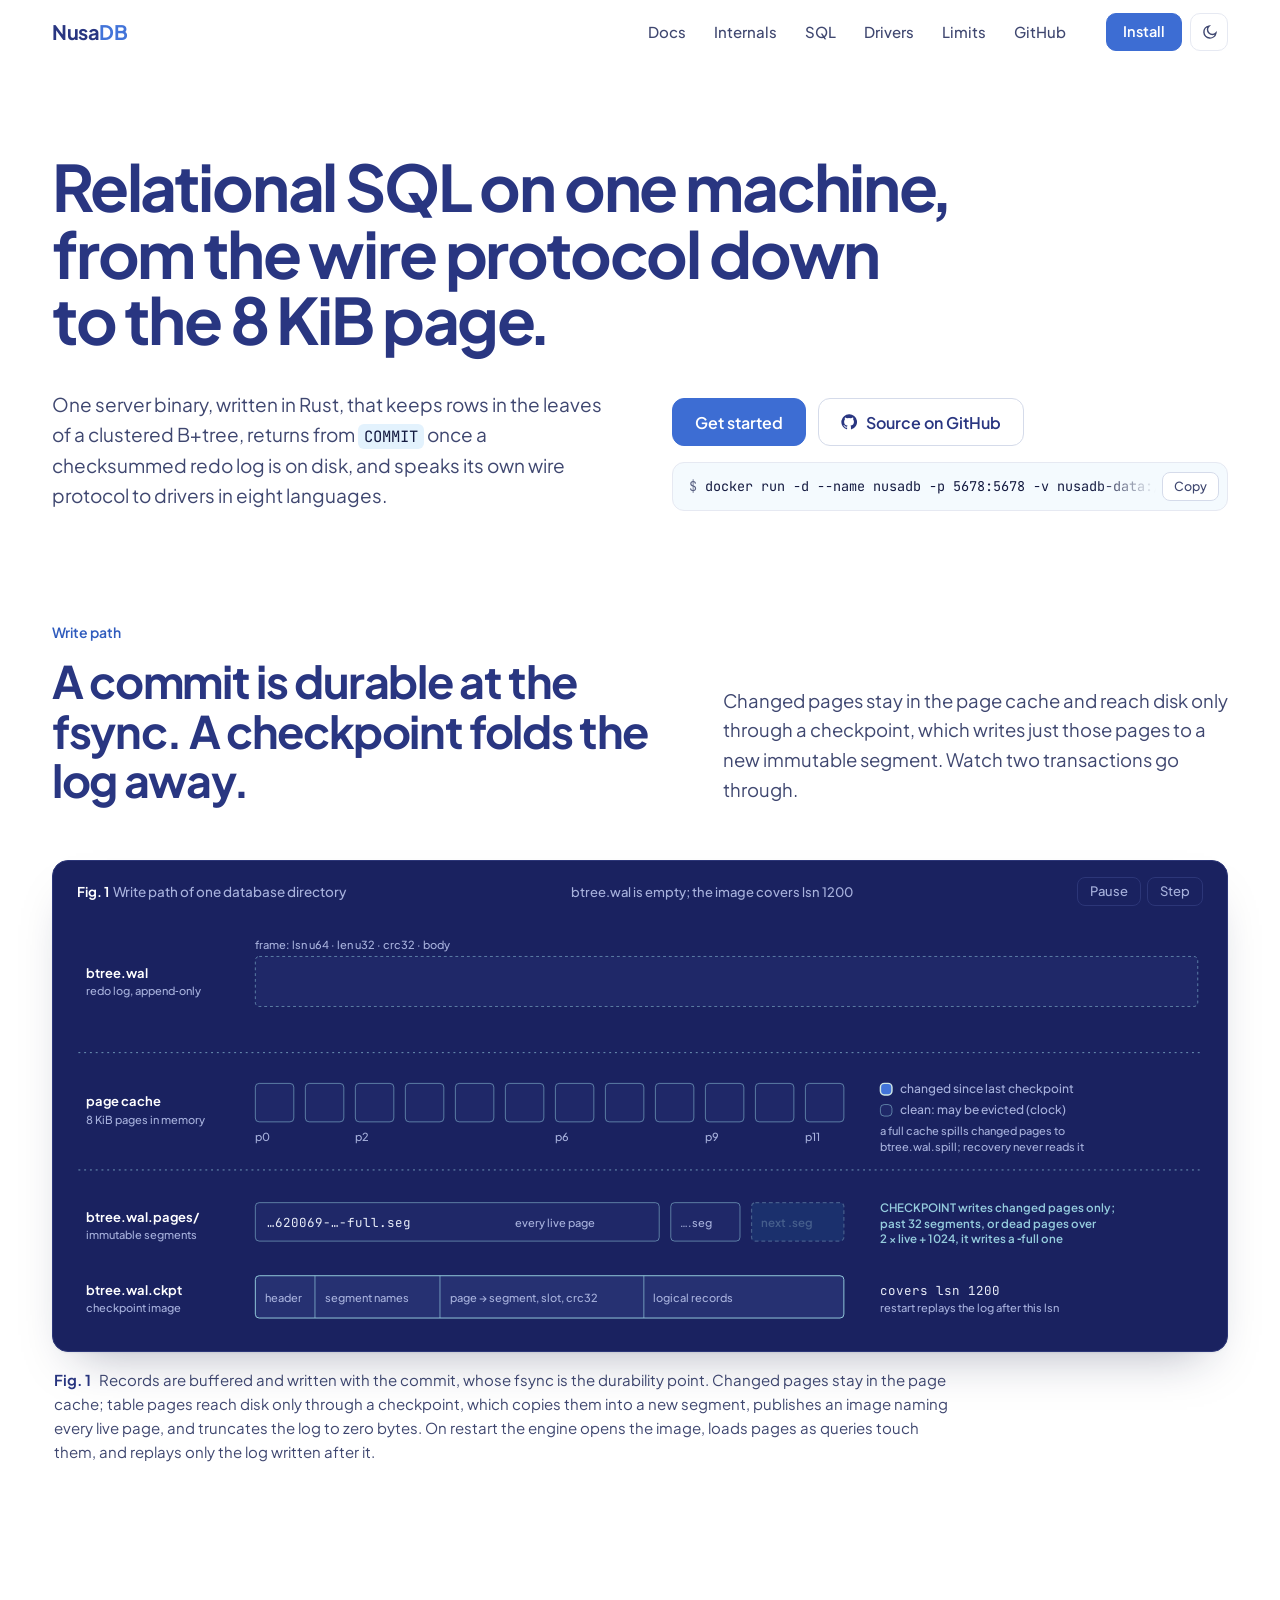
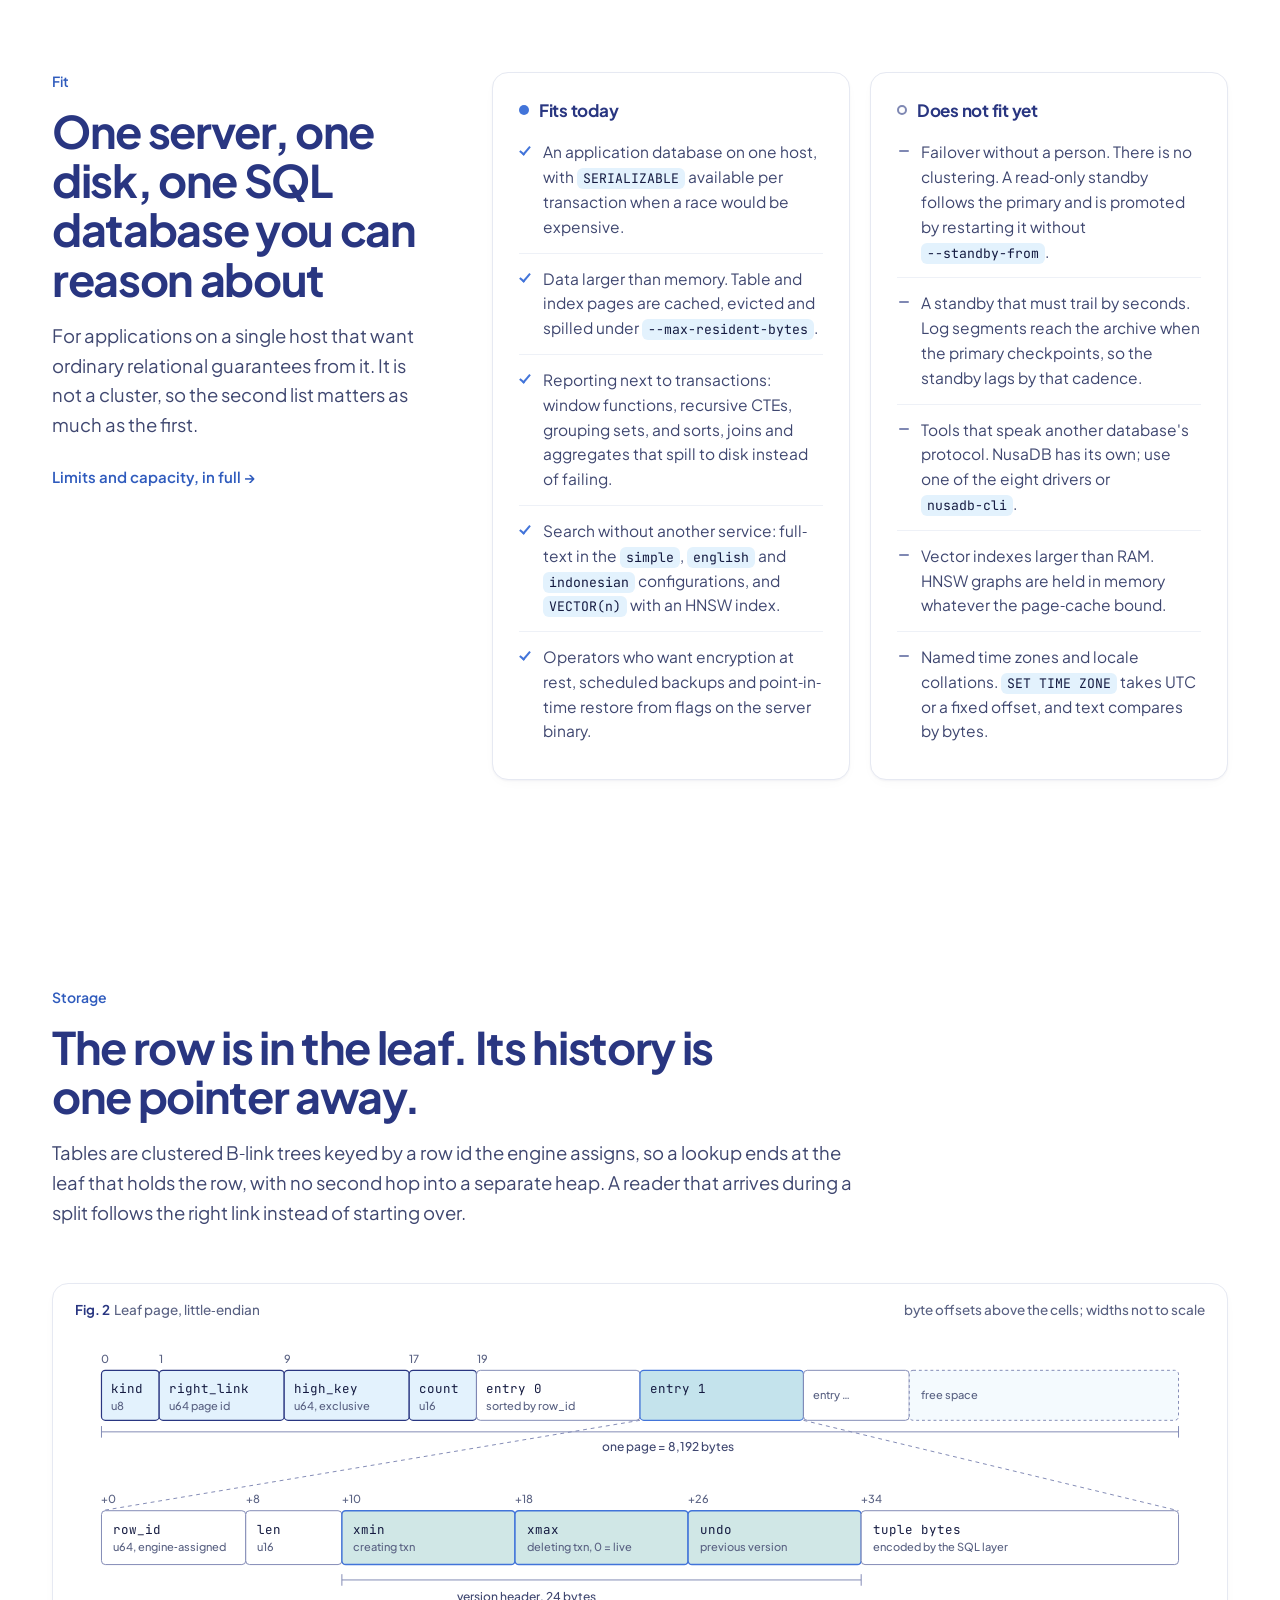
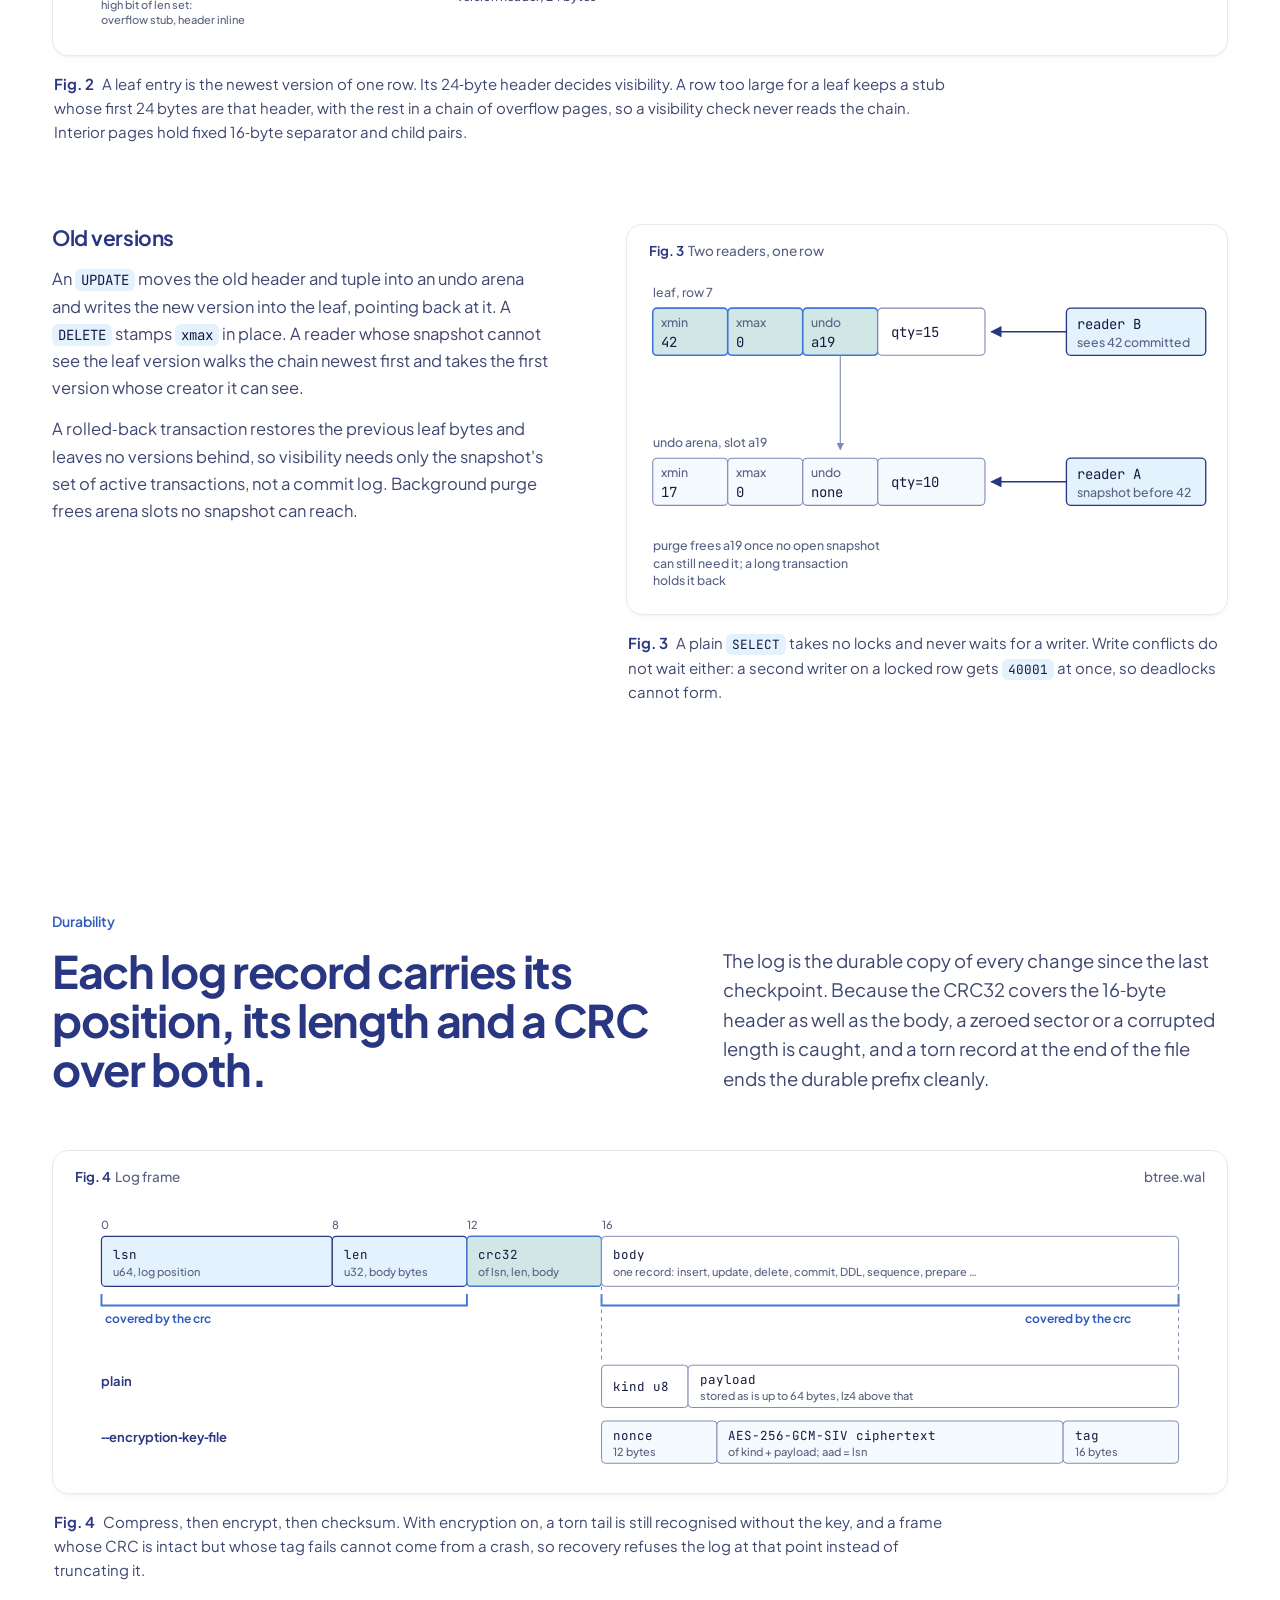
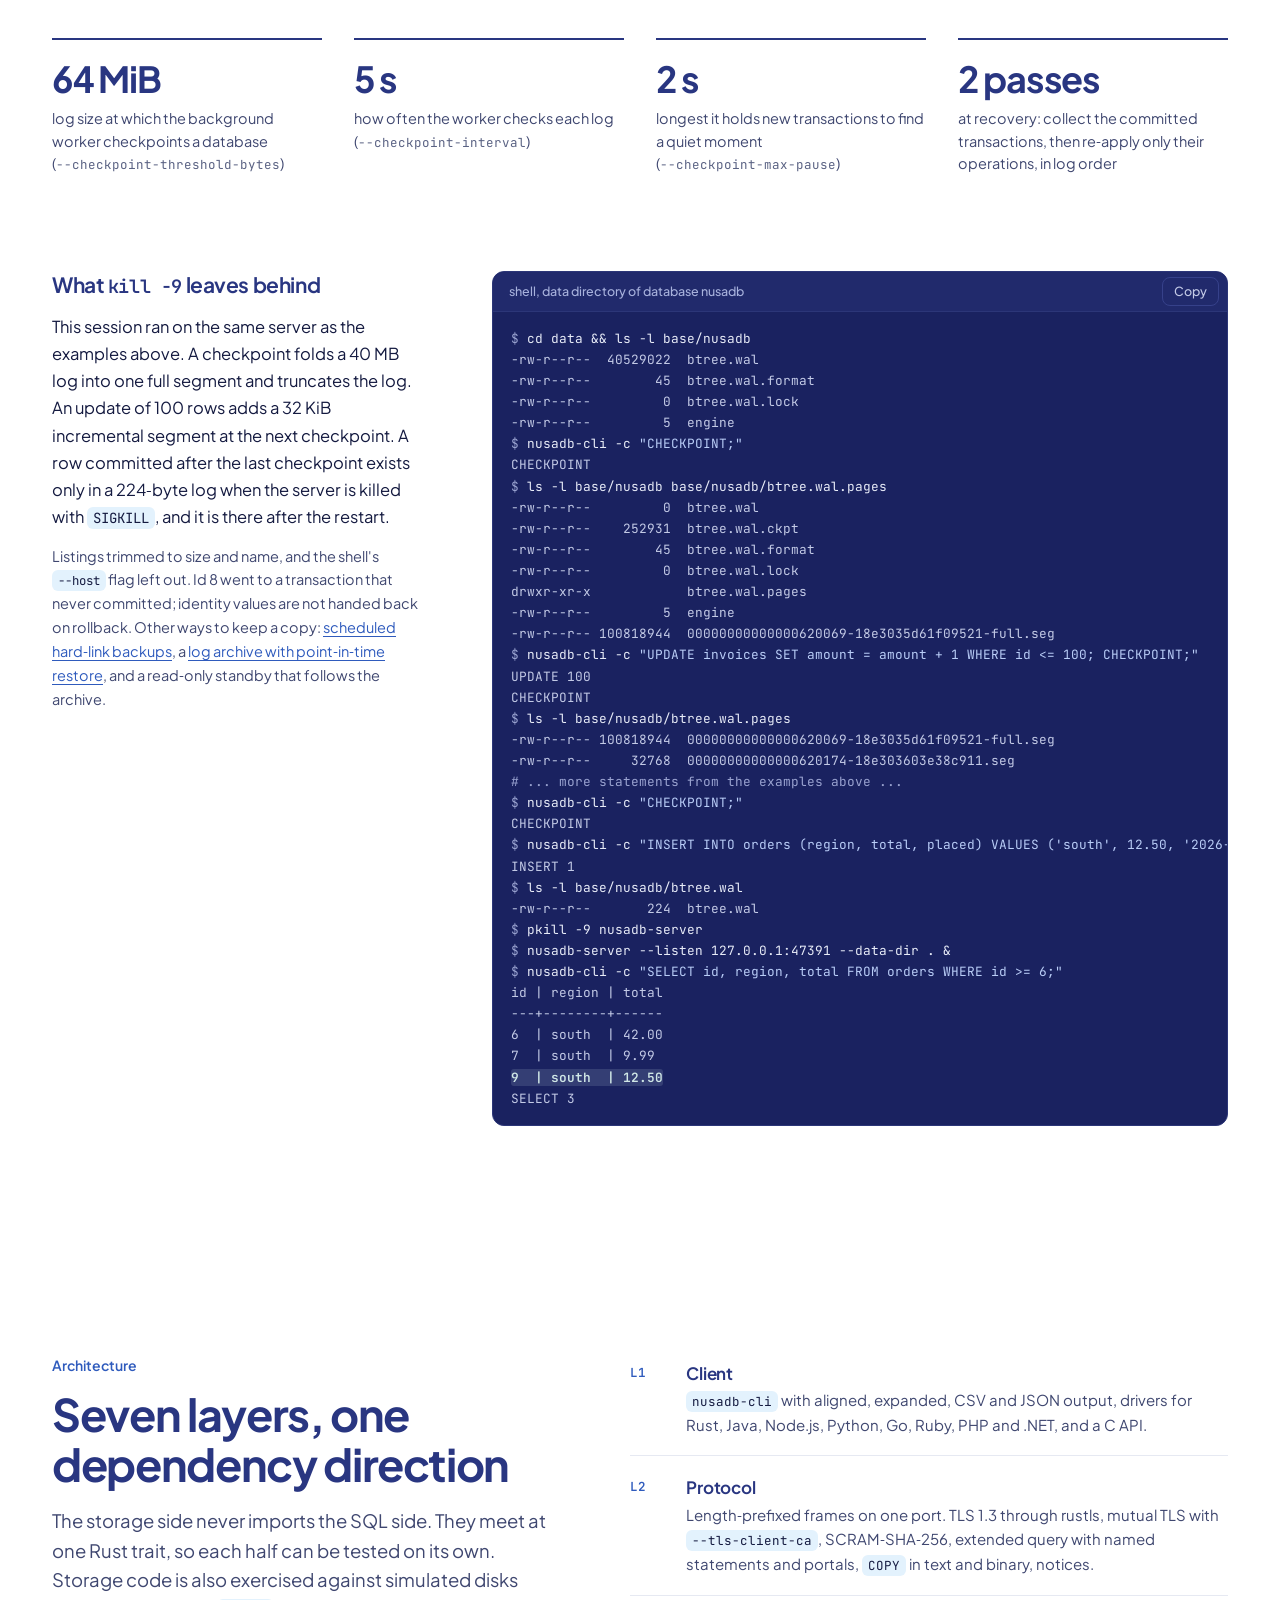
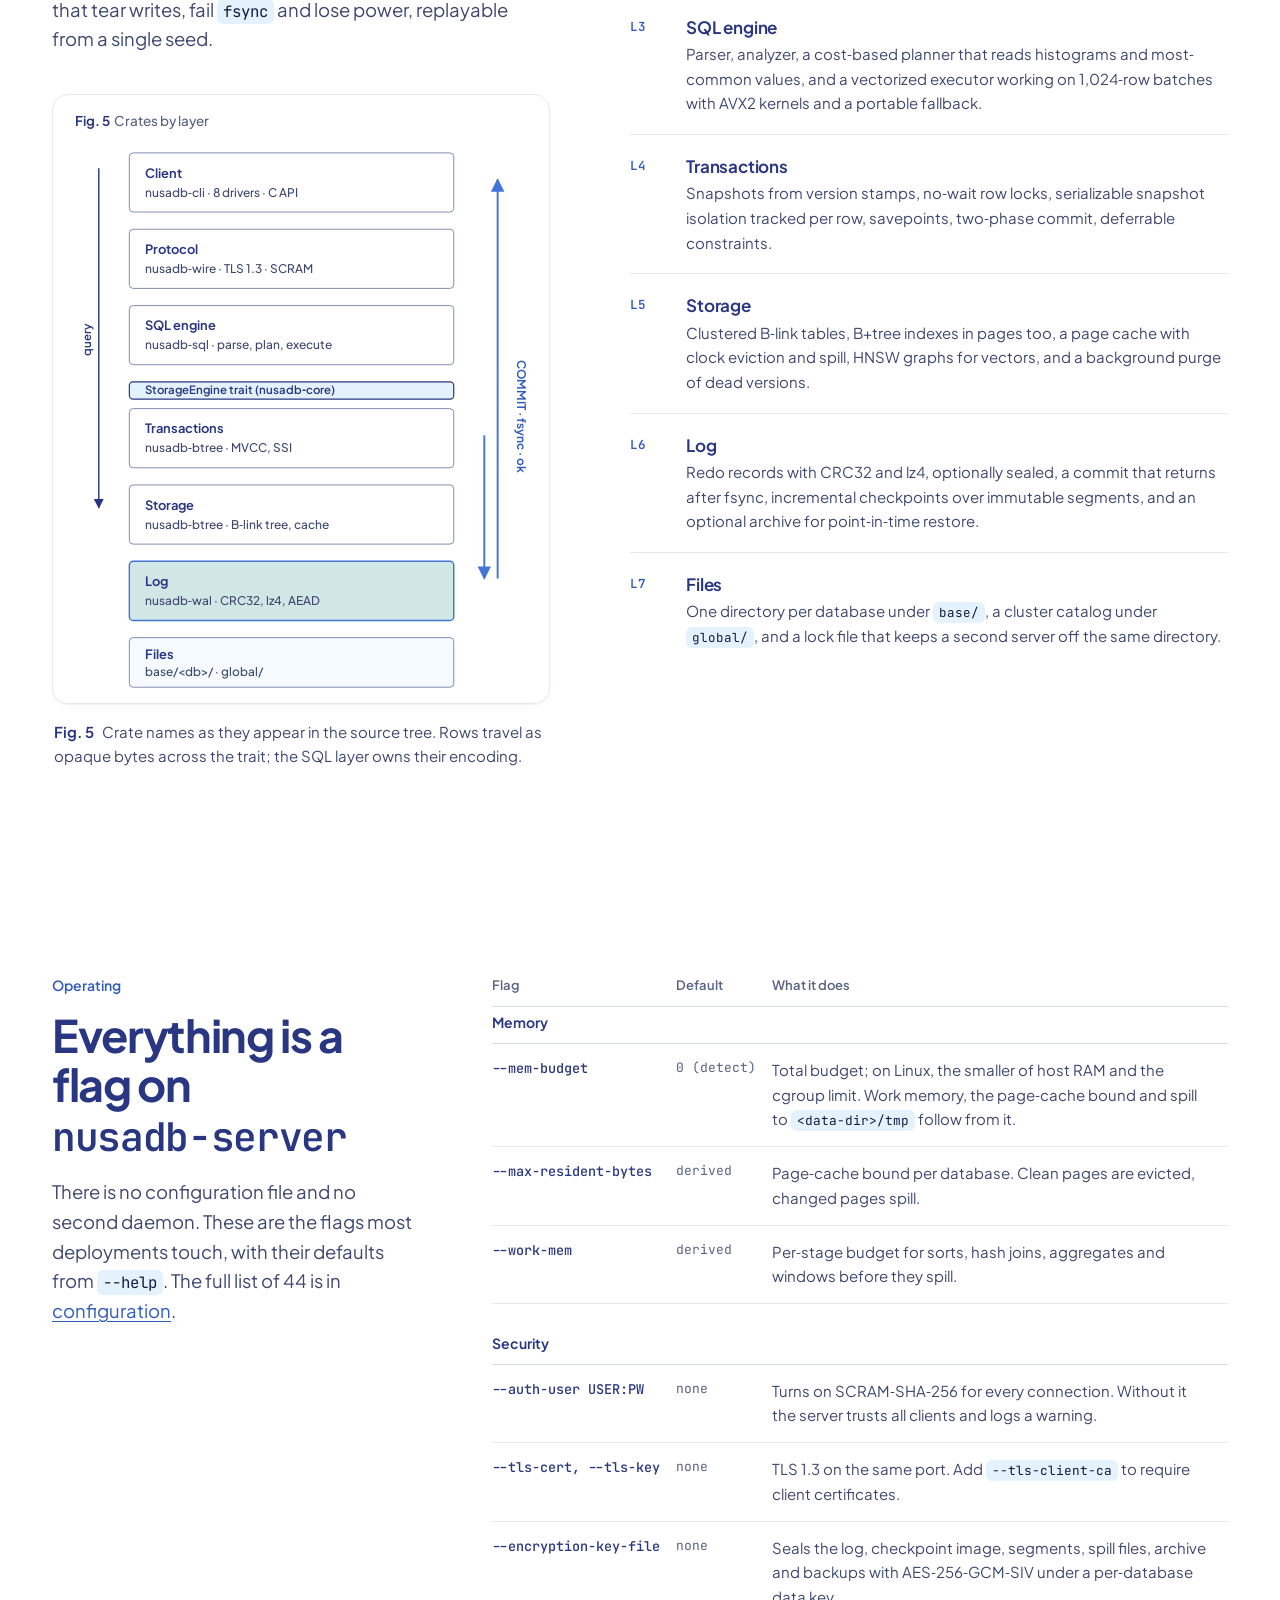
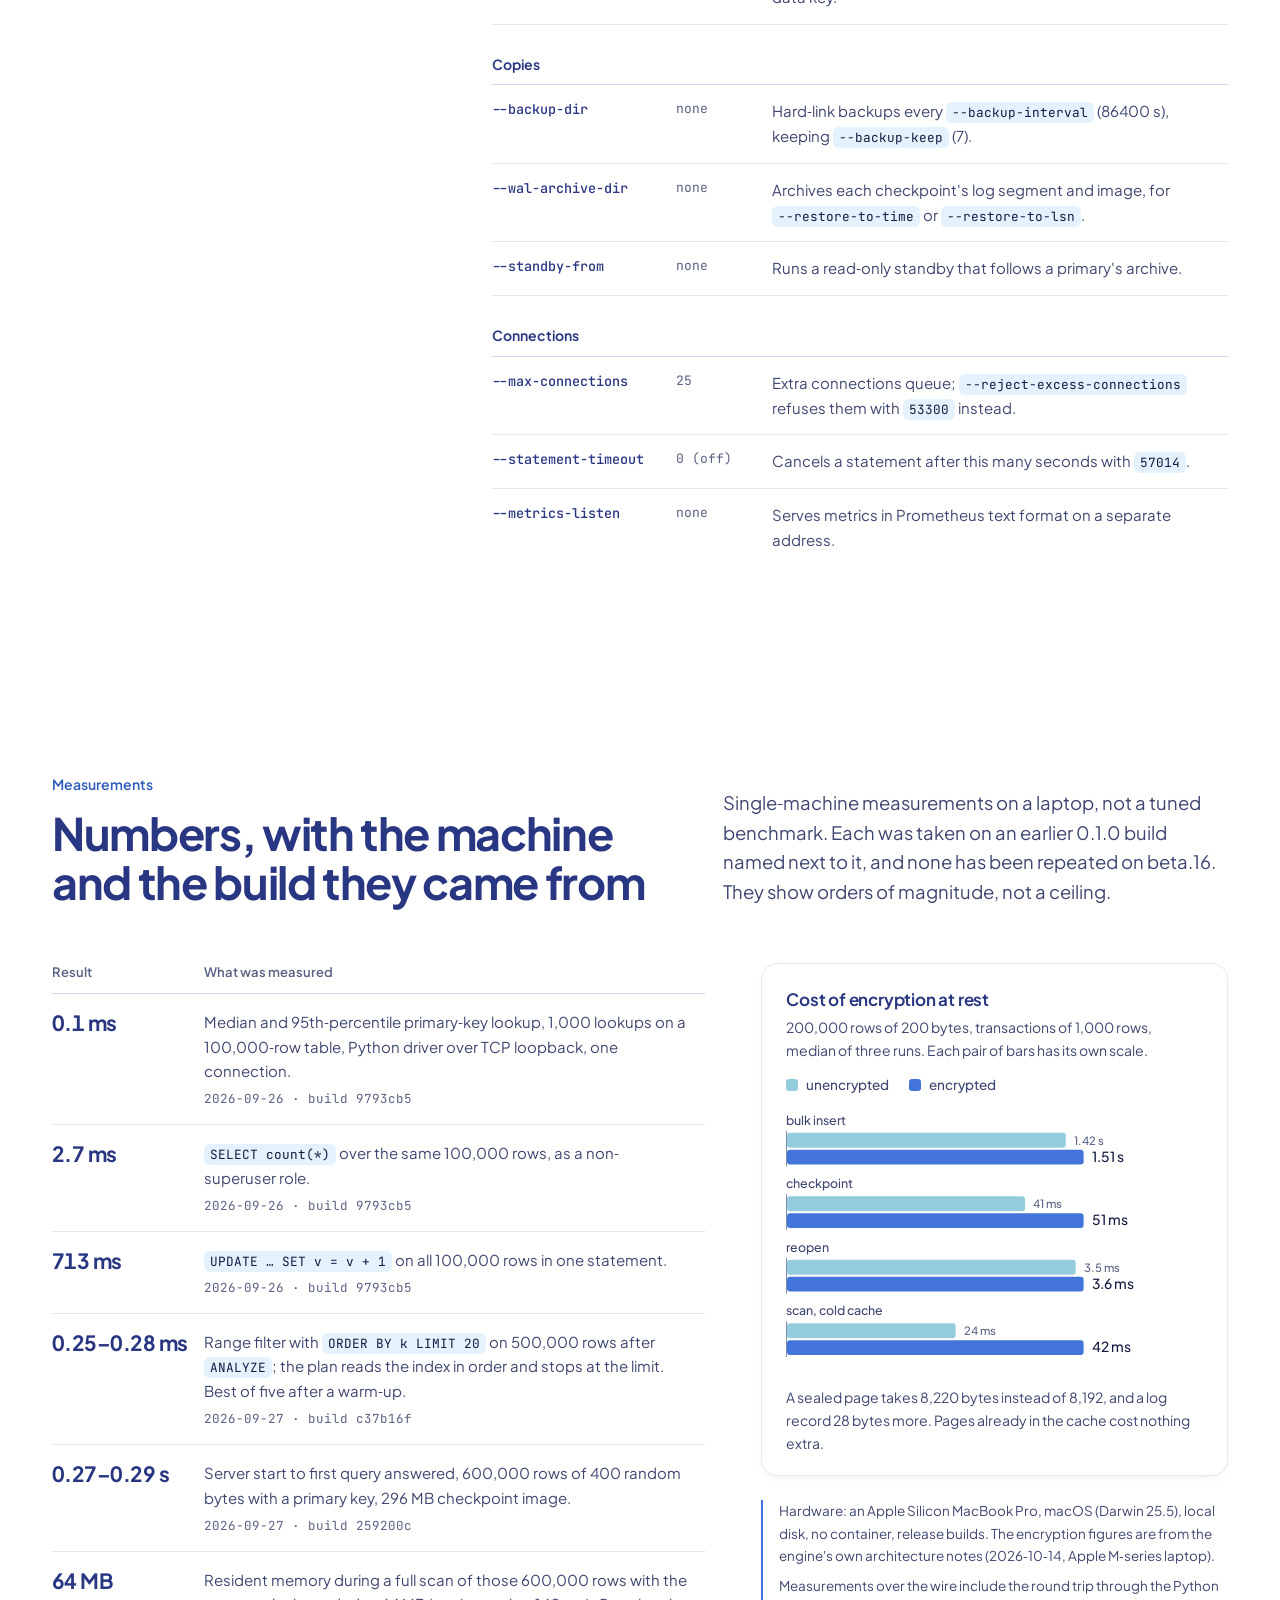
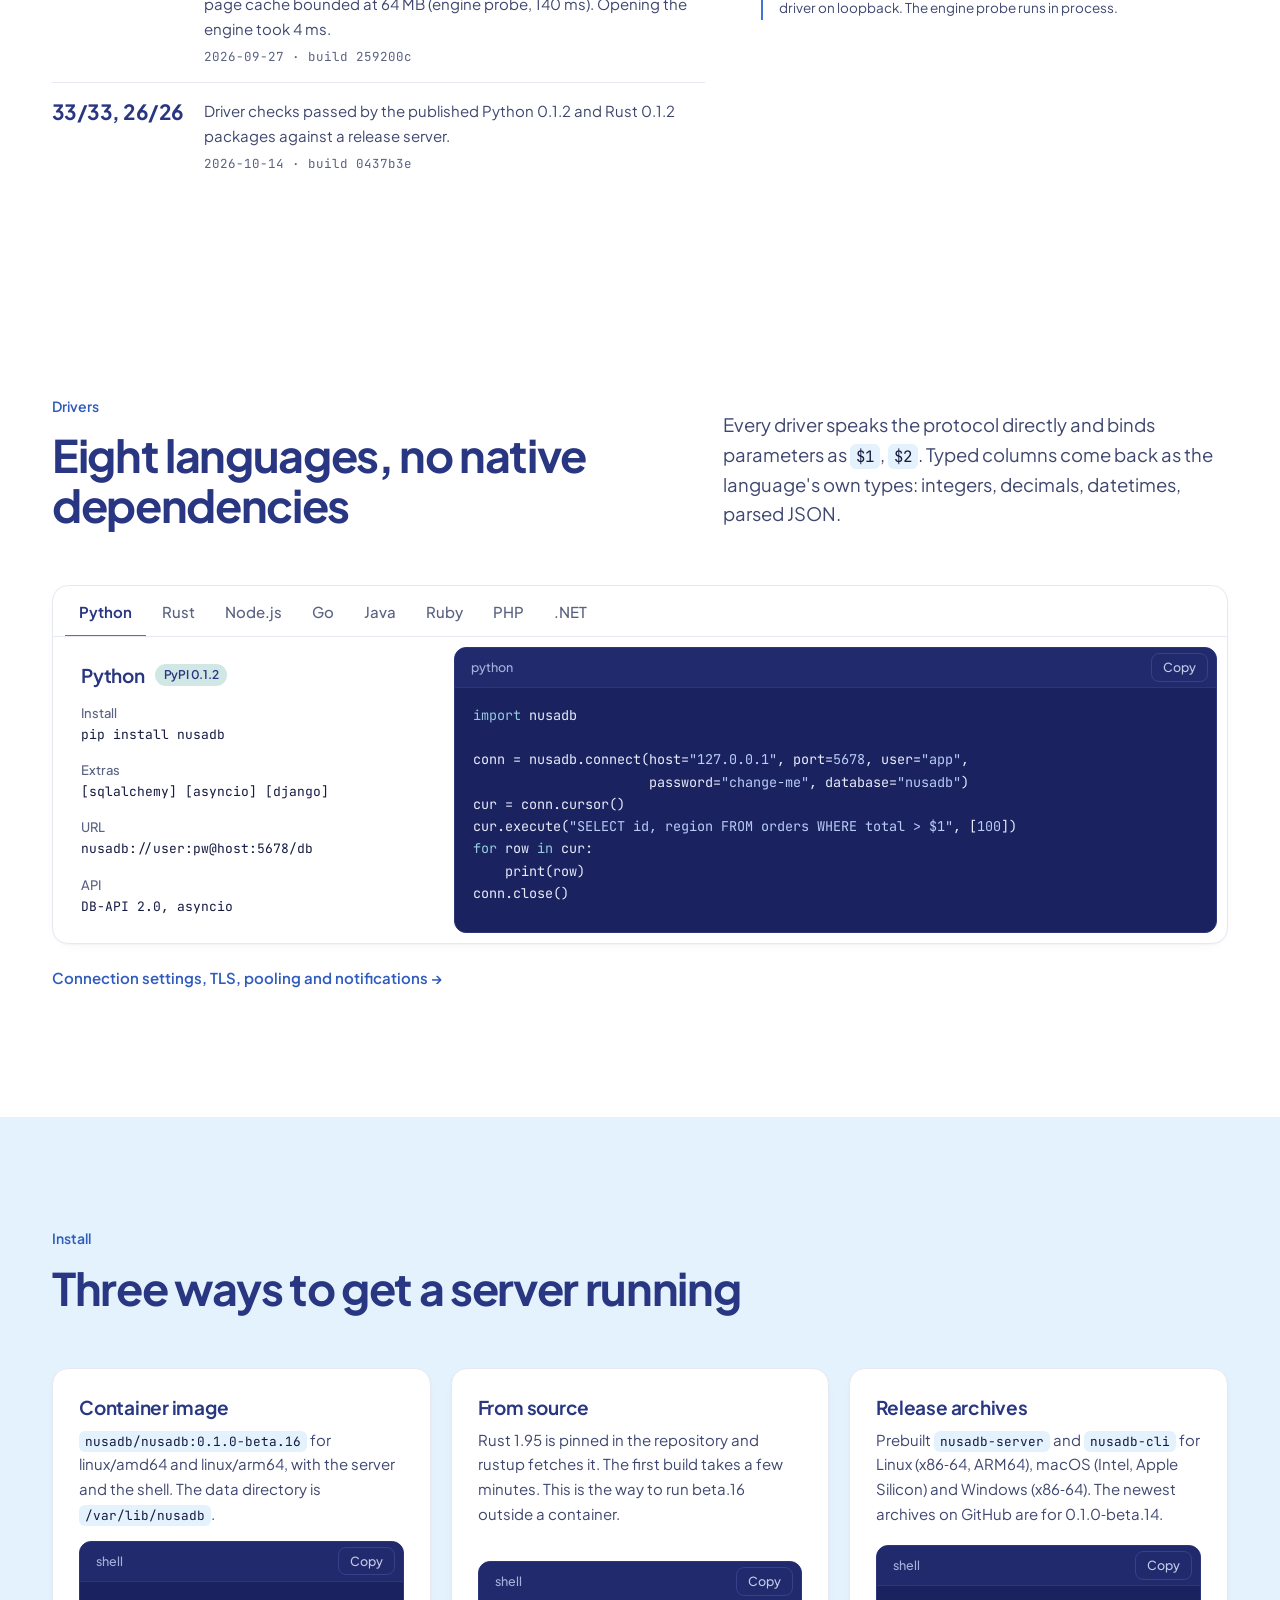
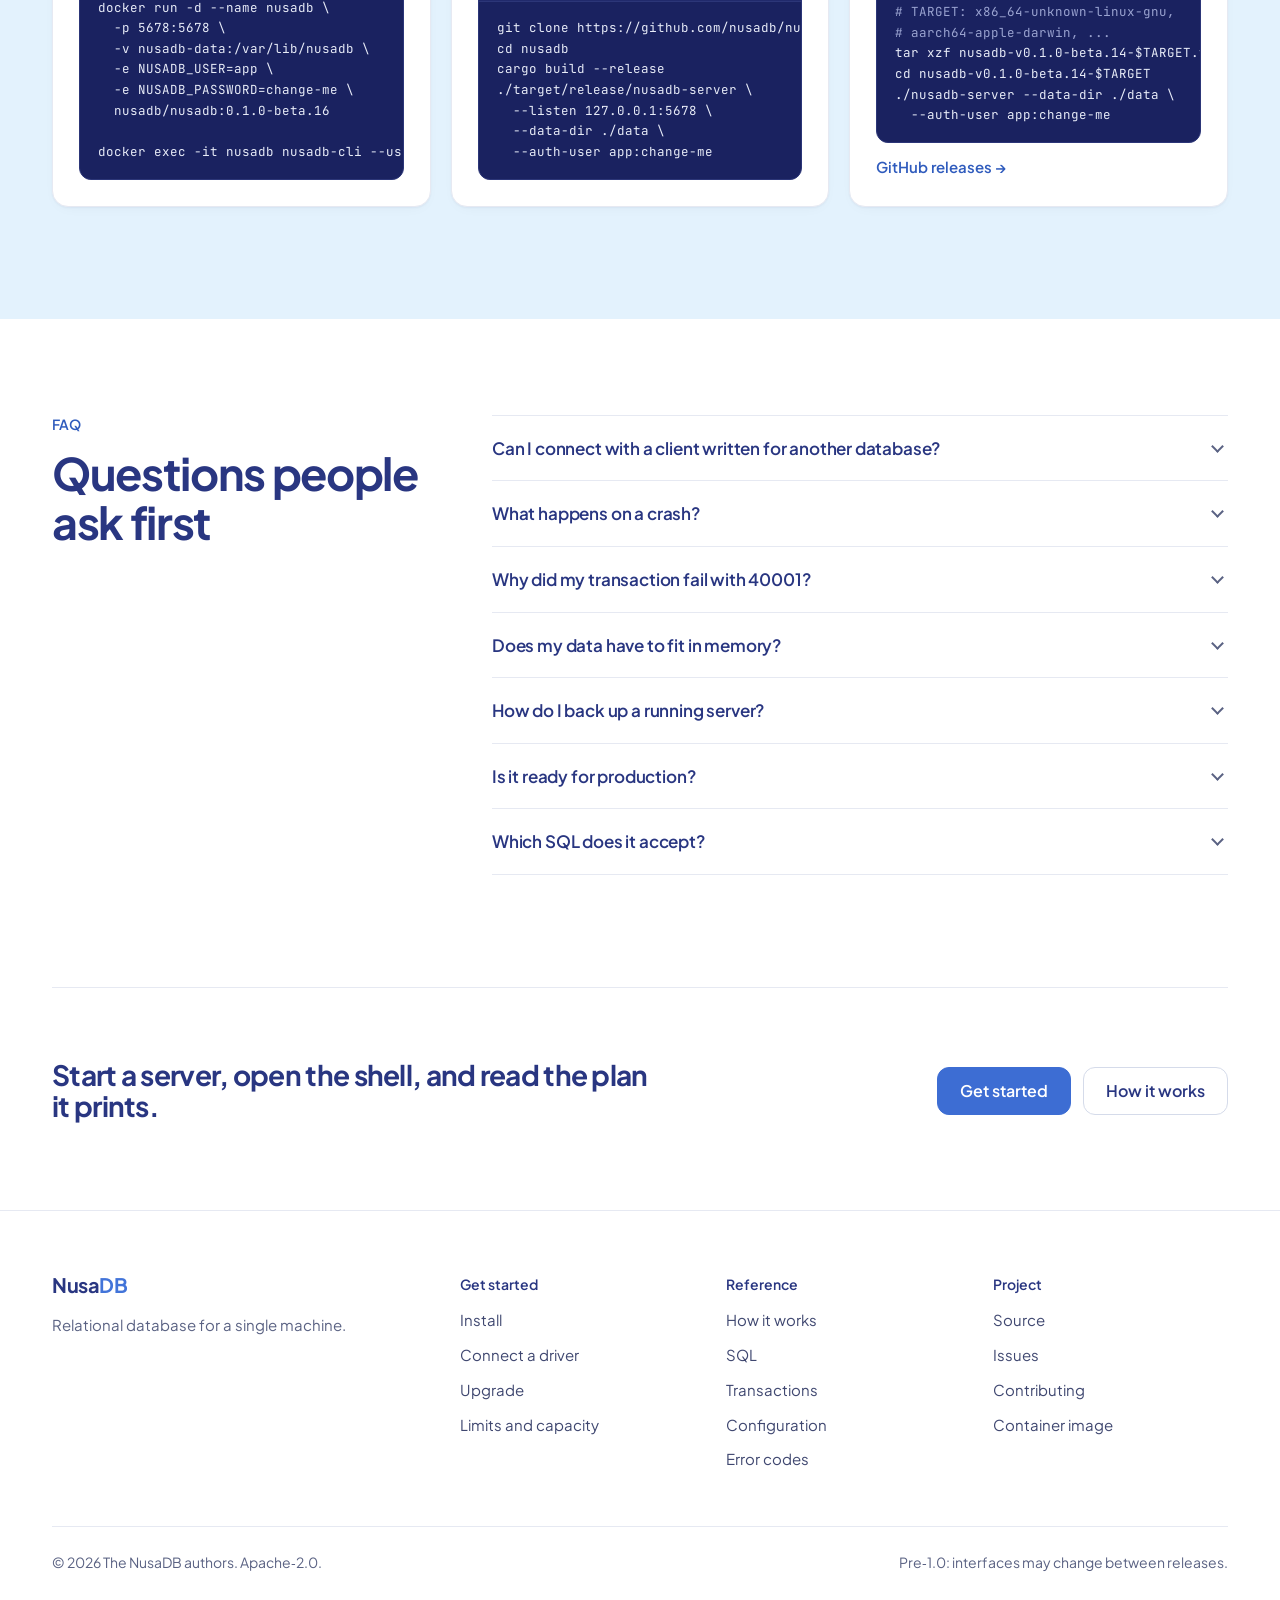
==== commit 190d91b0: "Drop the mark from the footer" ====
--- a/index.html
+++ b/index.html
@@ -865,7 +865,6 @@
     <div class="foot-grid">
       <div>
         <a class="brand" href="./">
-          <svg class="mark" width="28" height="28" viewBox="0 0 32 32" aria-hidden="true"><path class="mk-body" d="M5 7.5v17.4c0 2.5 4.9 4.5 11 4.5s11-2 11-4.5V7.5z"/><path class="mk-band" d="M5 13.3c0 2.5 4.9 4.5 11 4.5s11-2 11-4.5M5 19.1c0 2.5 4.9 4.5 11 4.5s11-2 11-4.5"/><ellipse class="mk-top" cx="16" cy="7.5" rx="11" ry="4.5"/></svg>
           <span>Nusa<b>DB</b></span>
         </a>
         <p>Relational database for a single machine.</p>
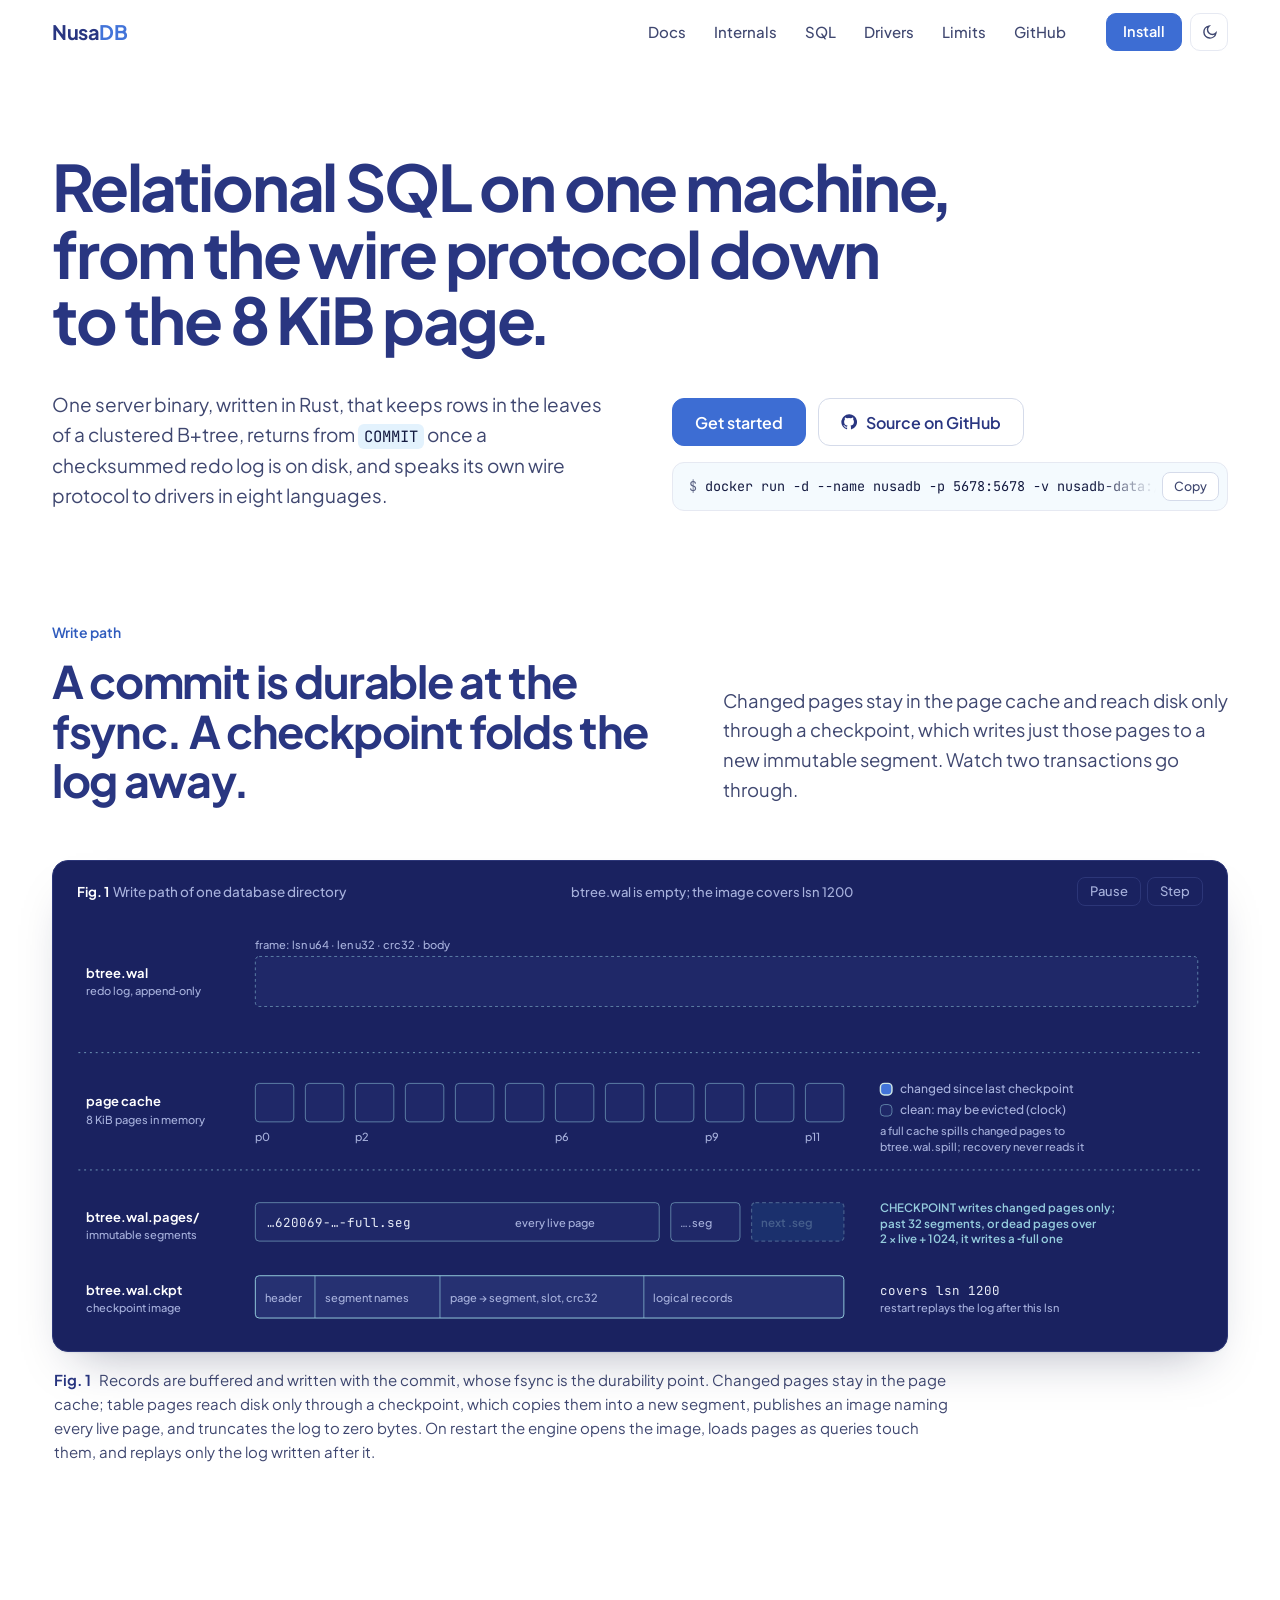
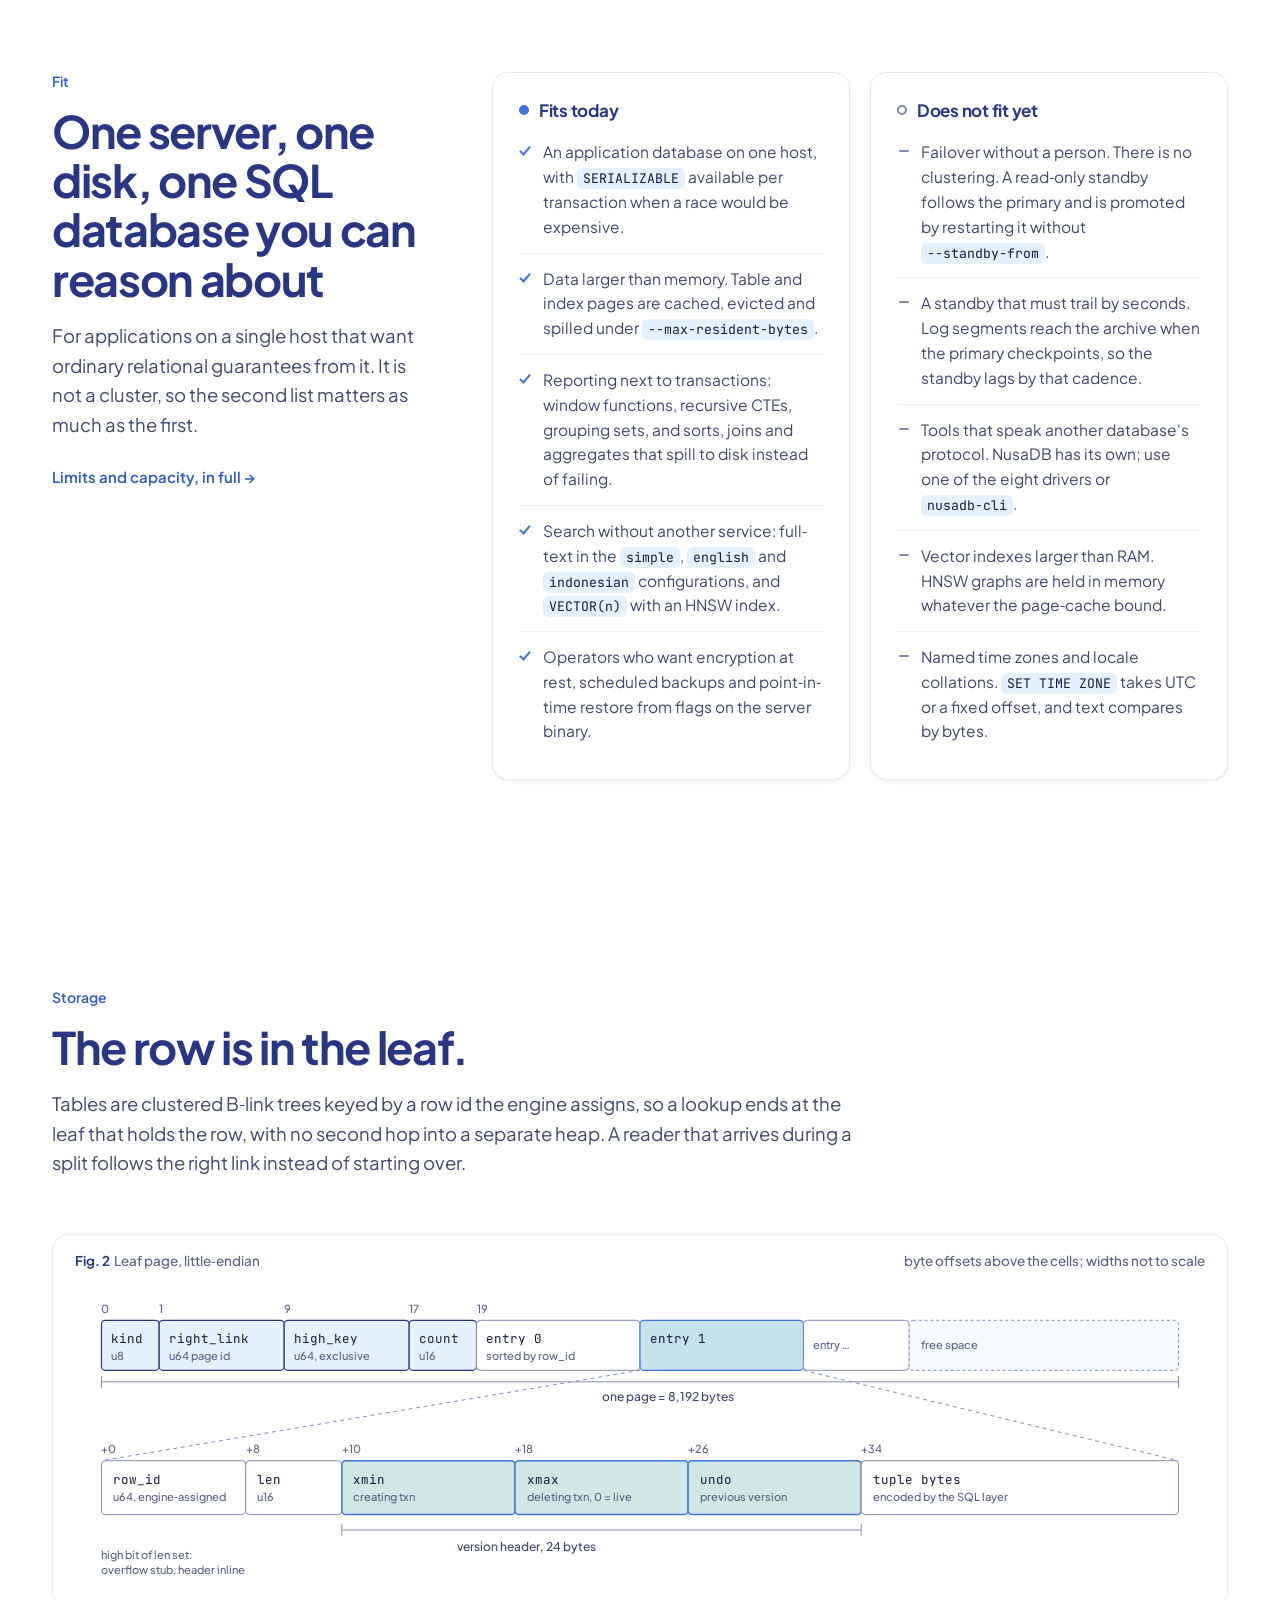
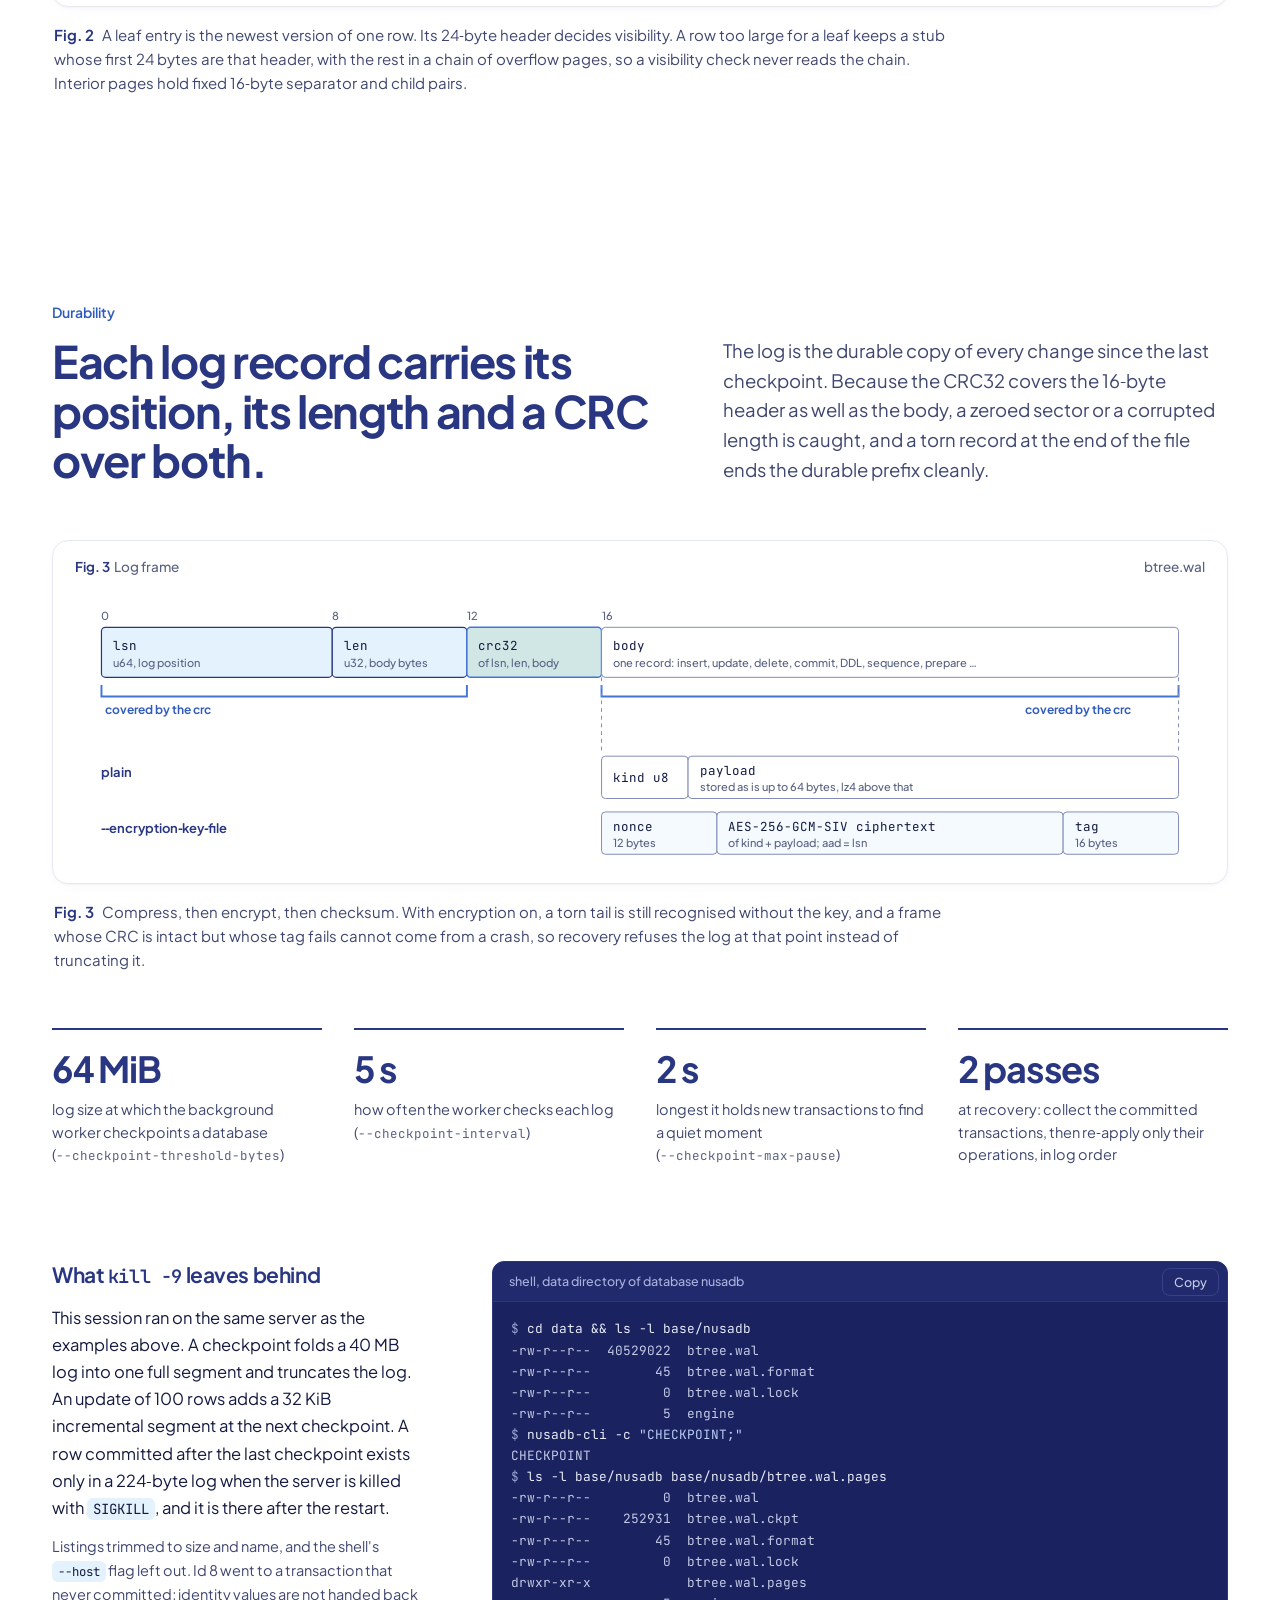
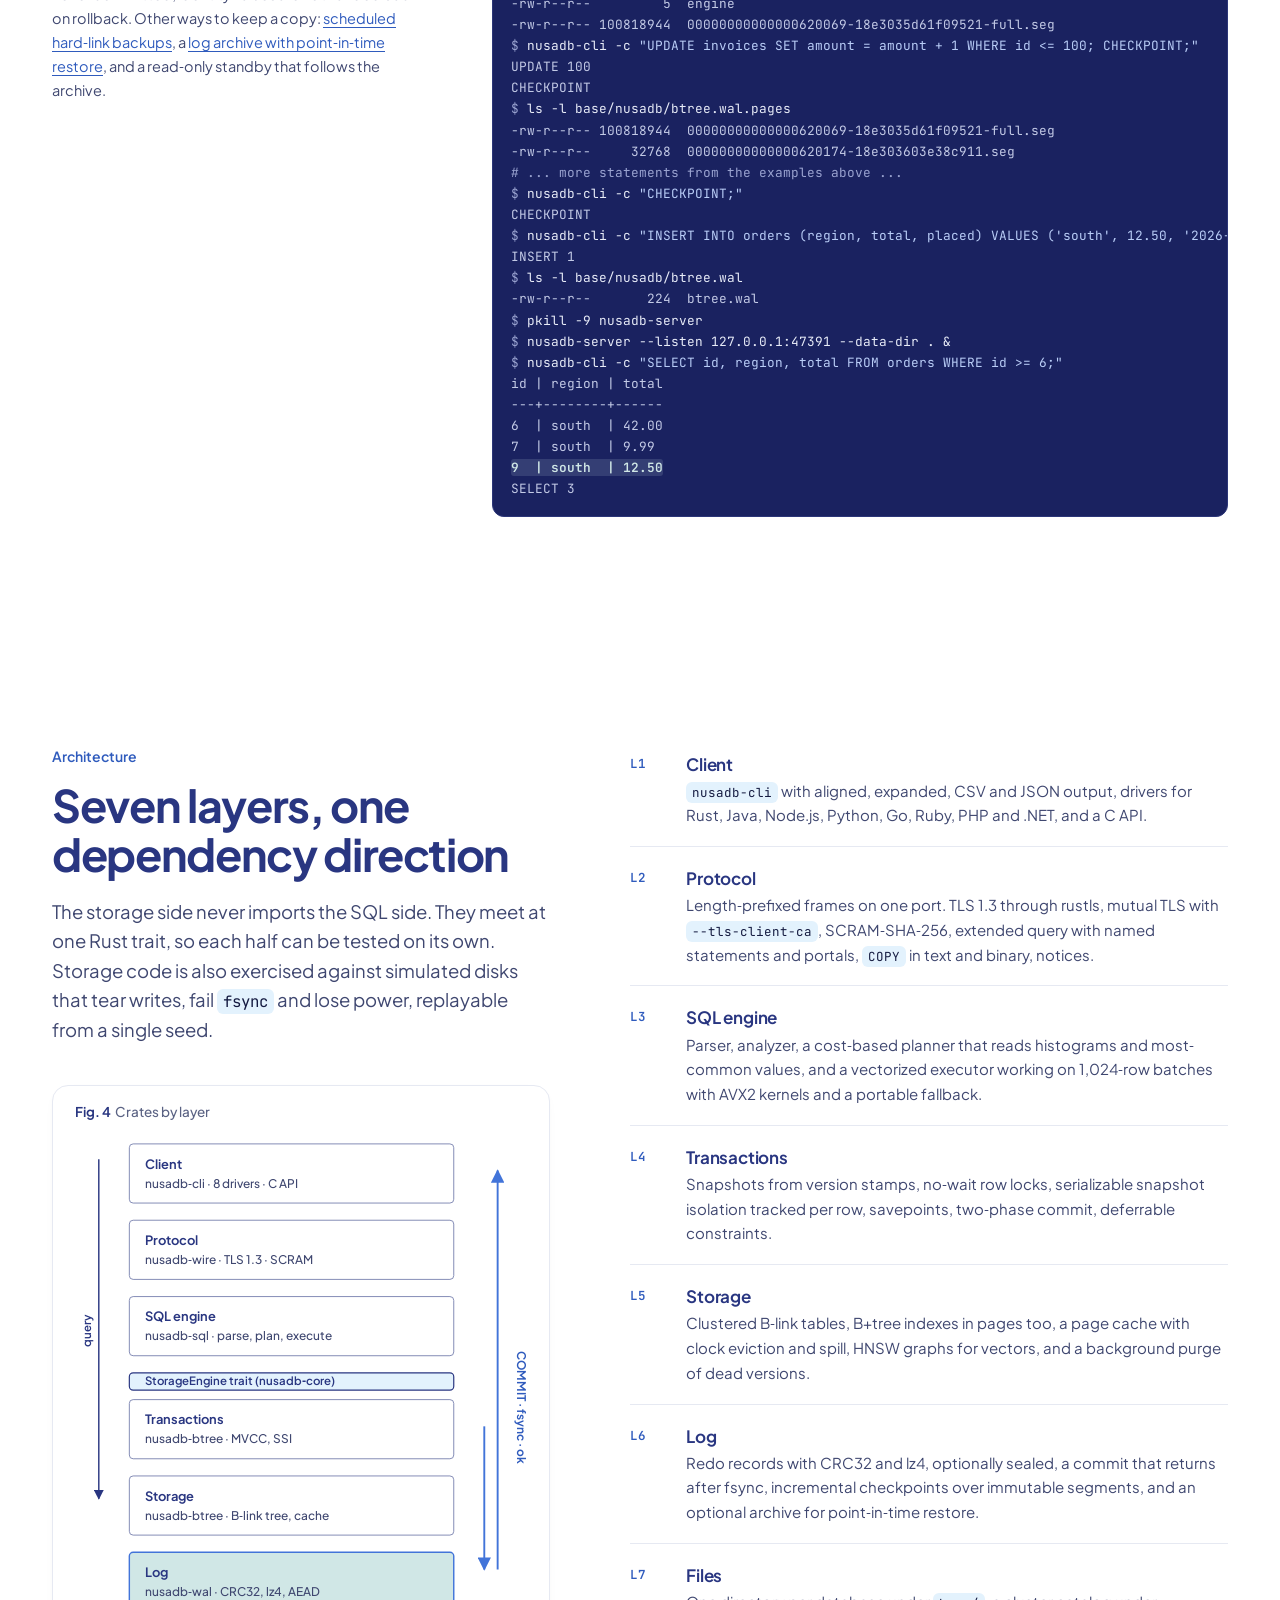
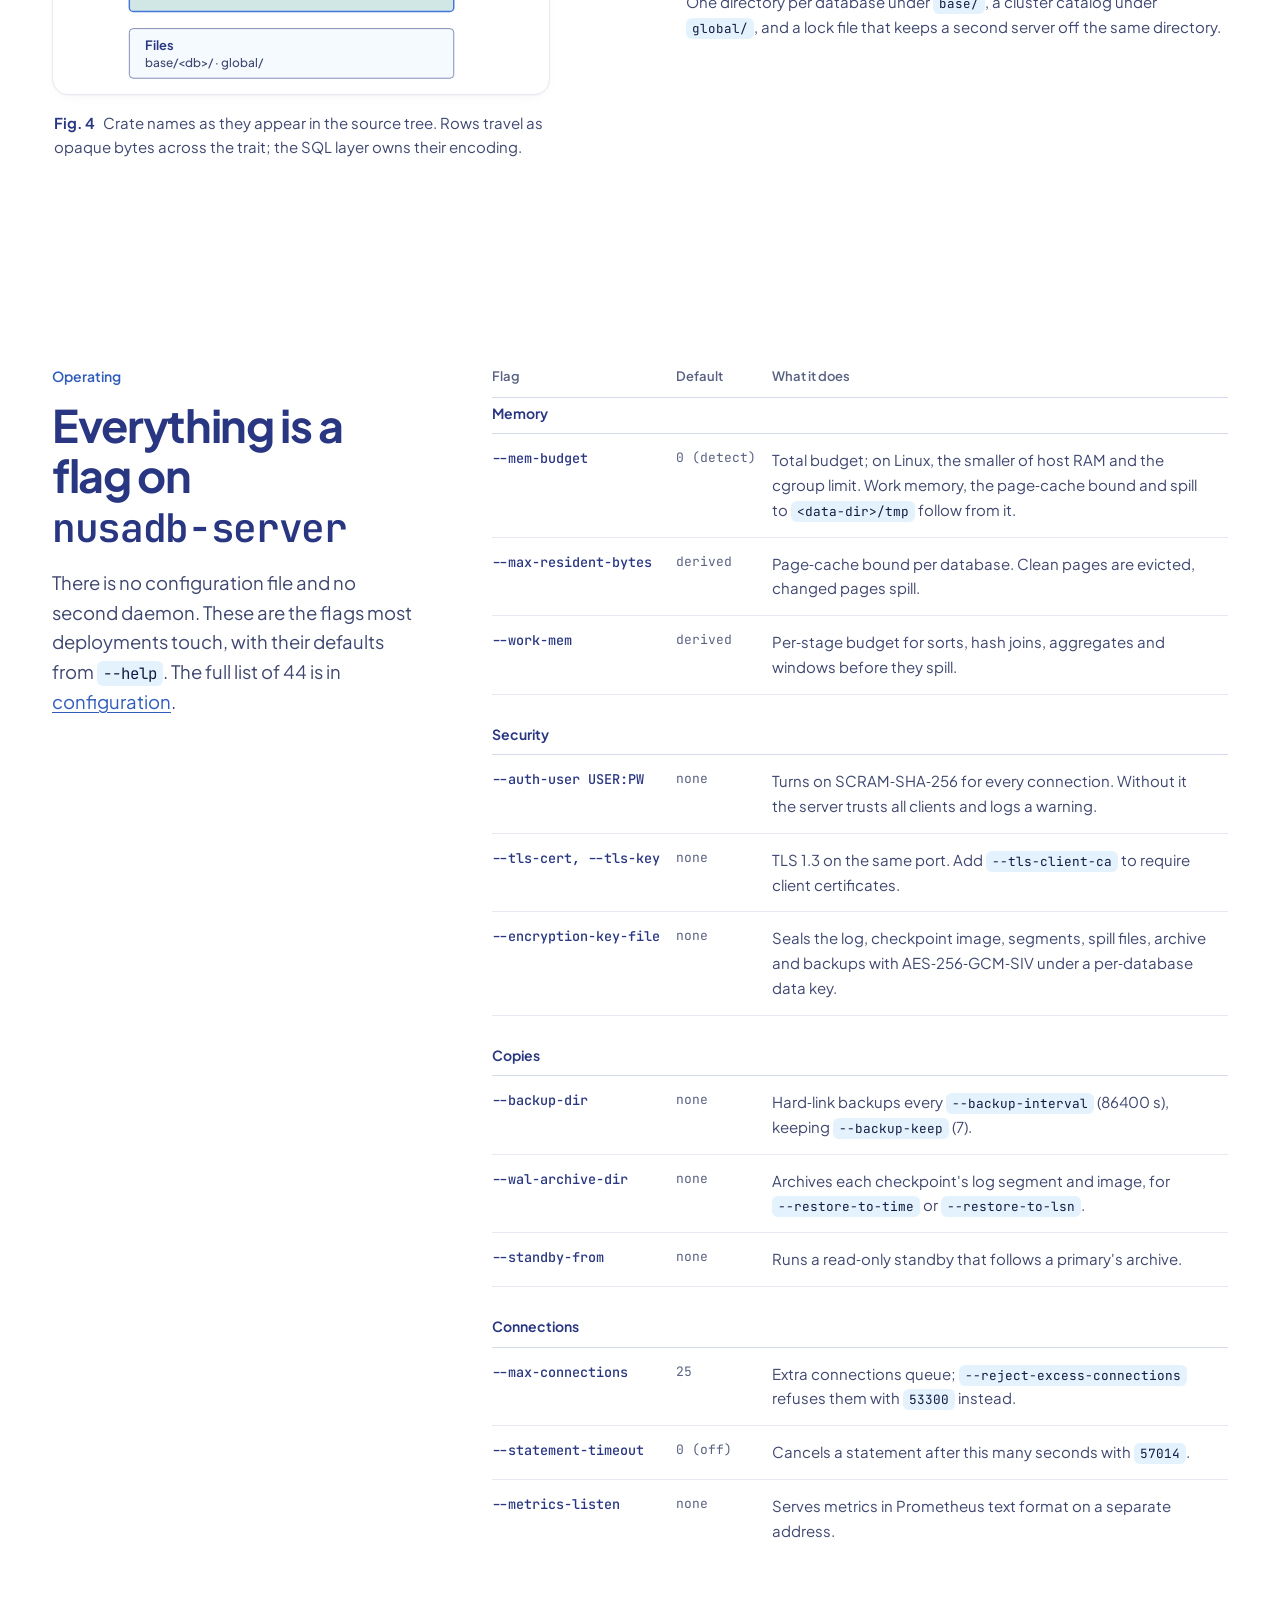
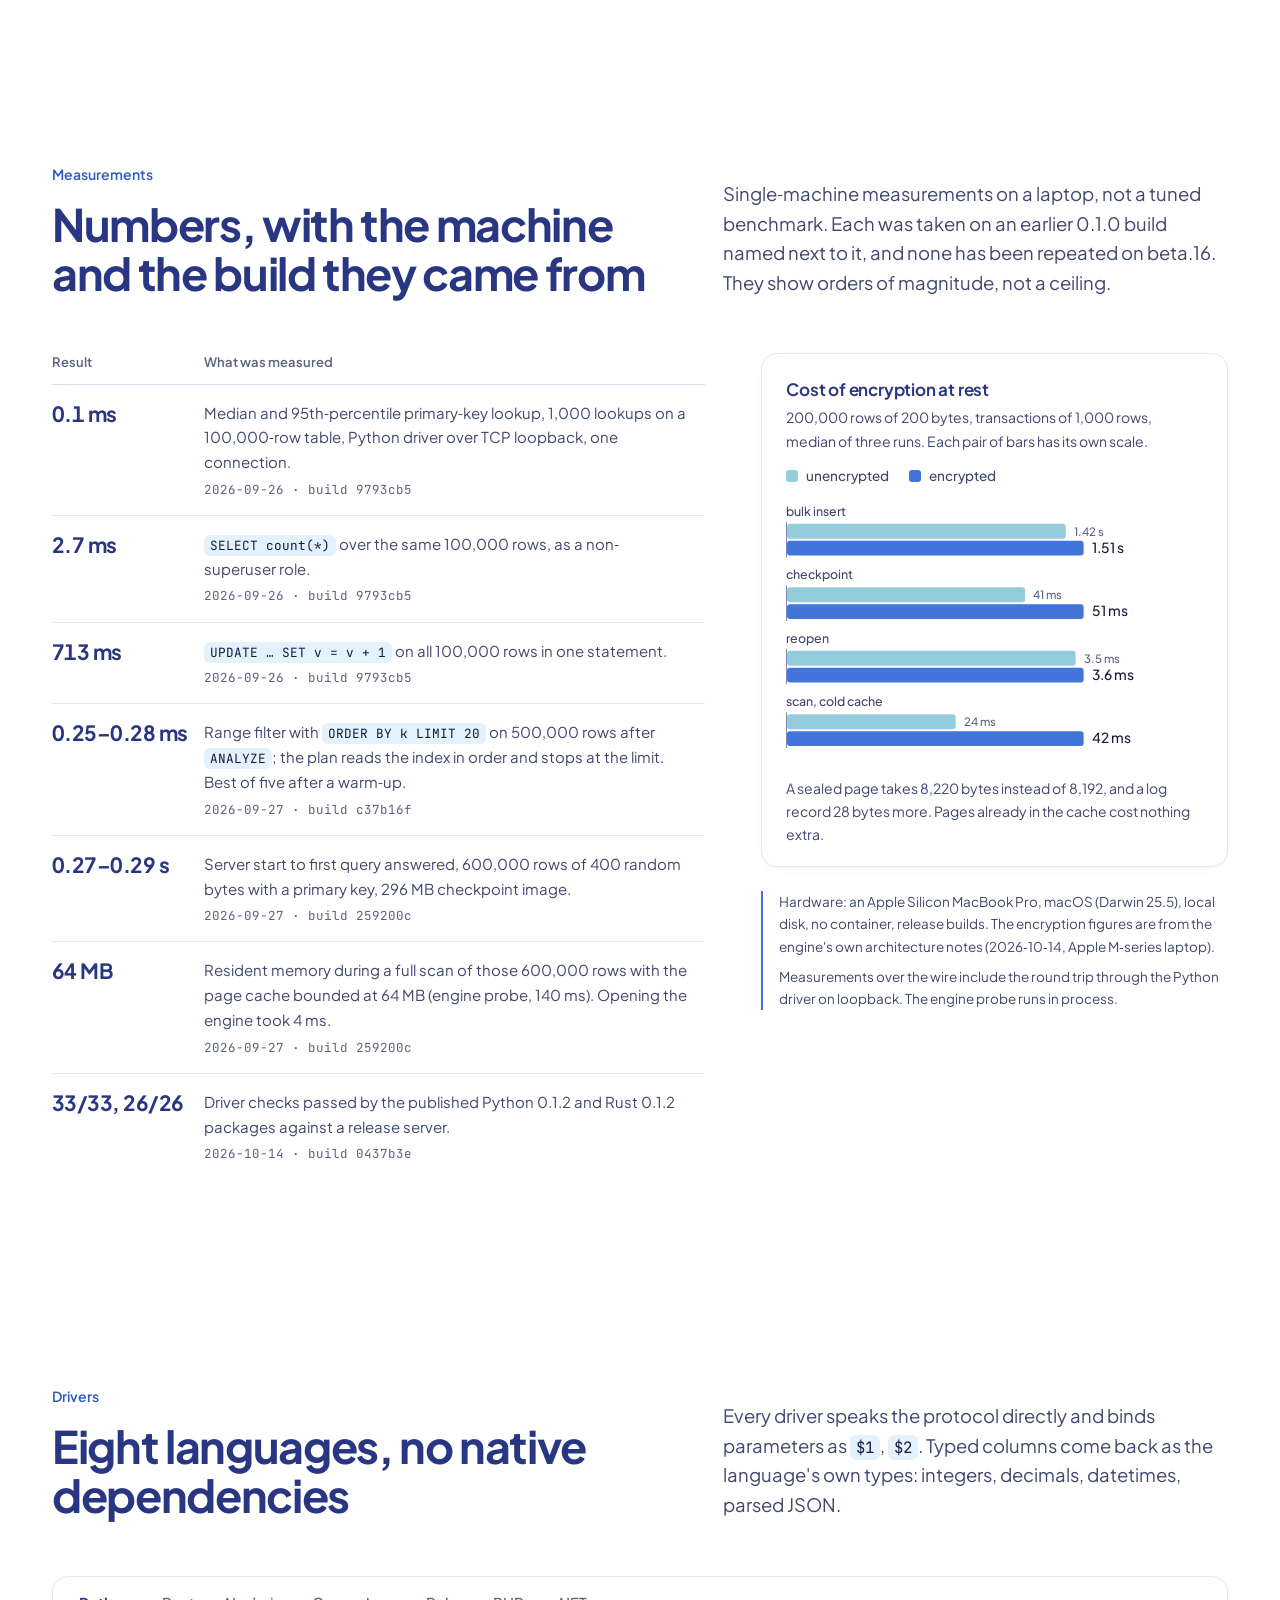
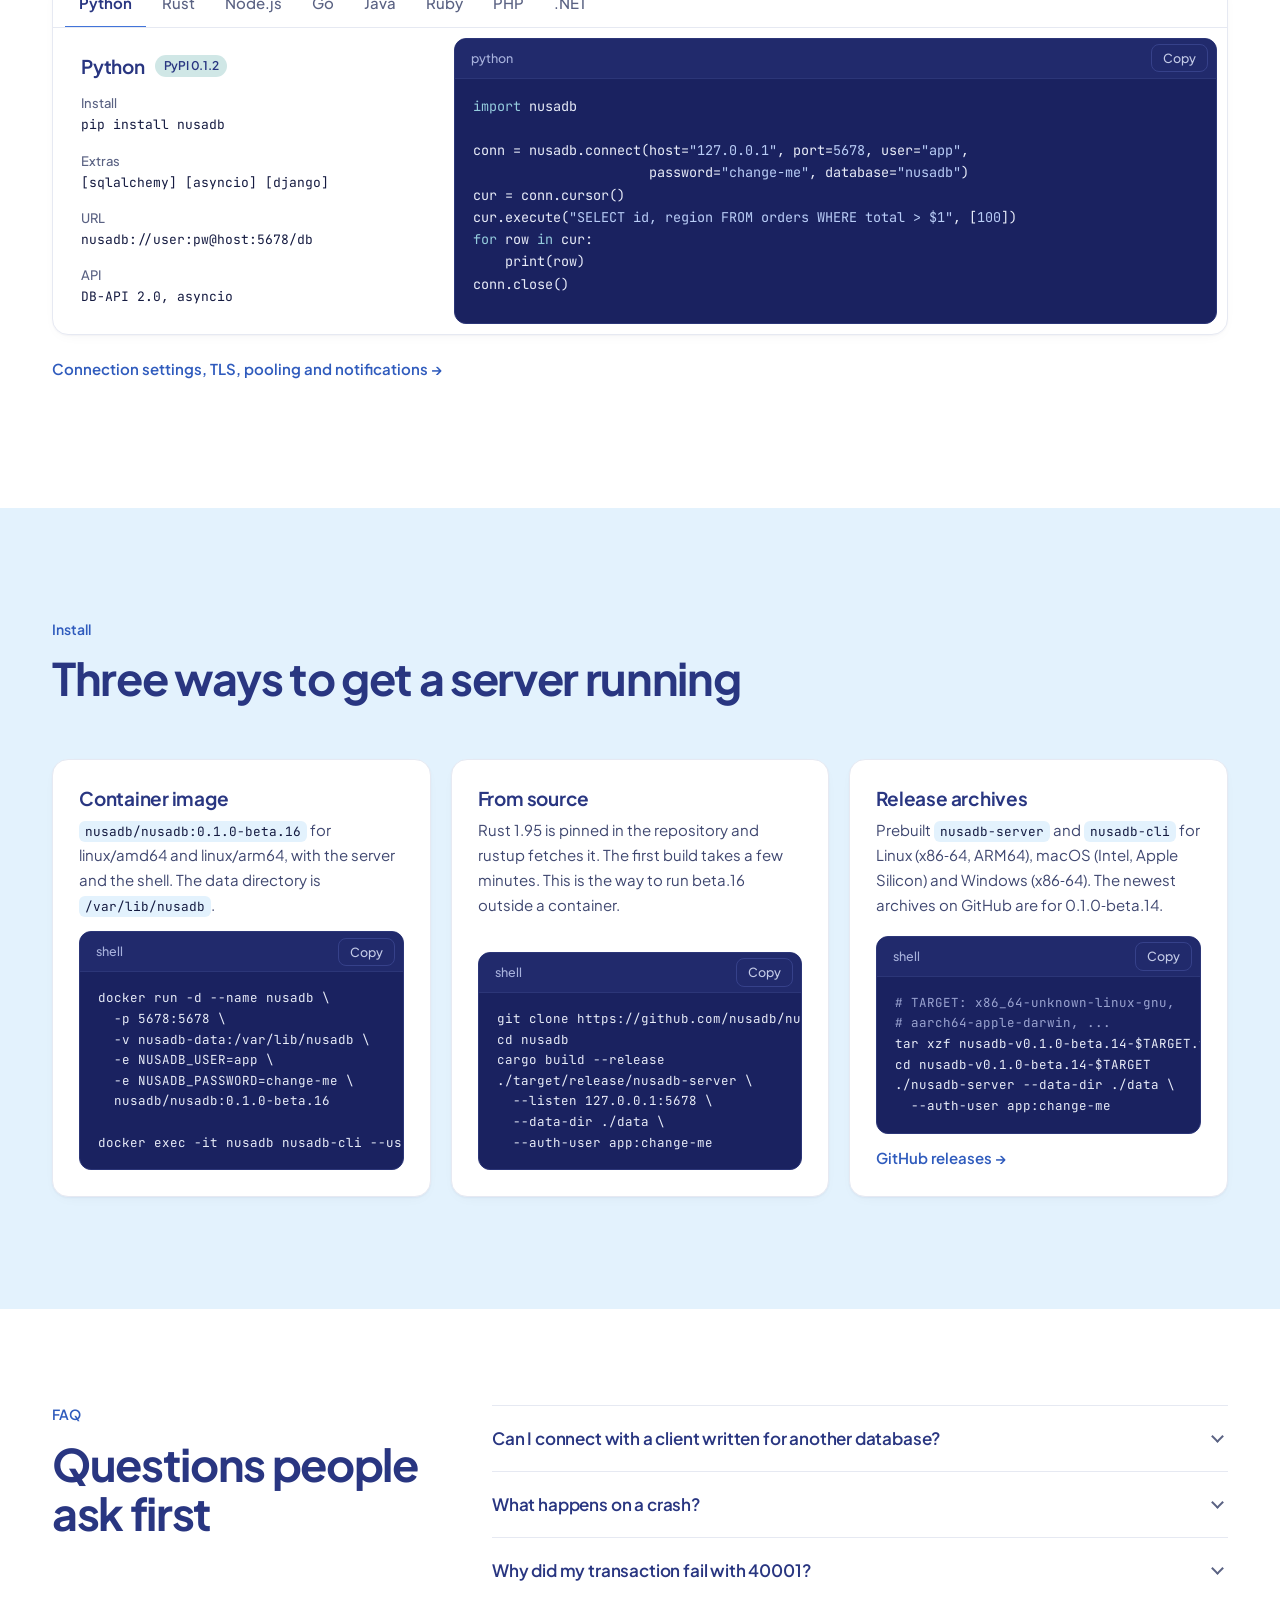
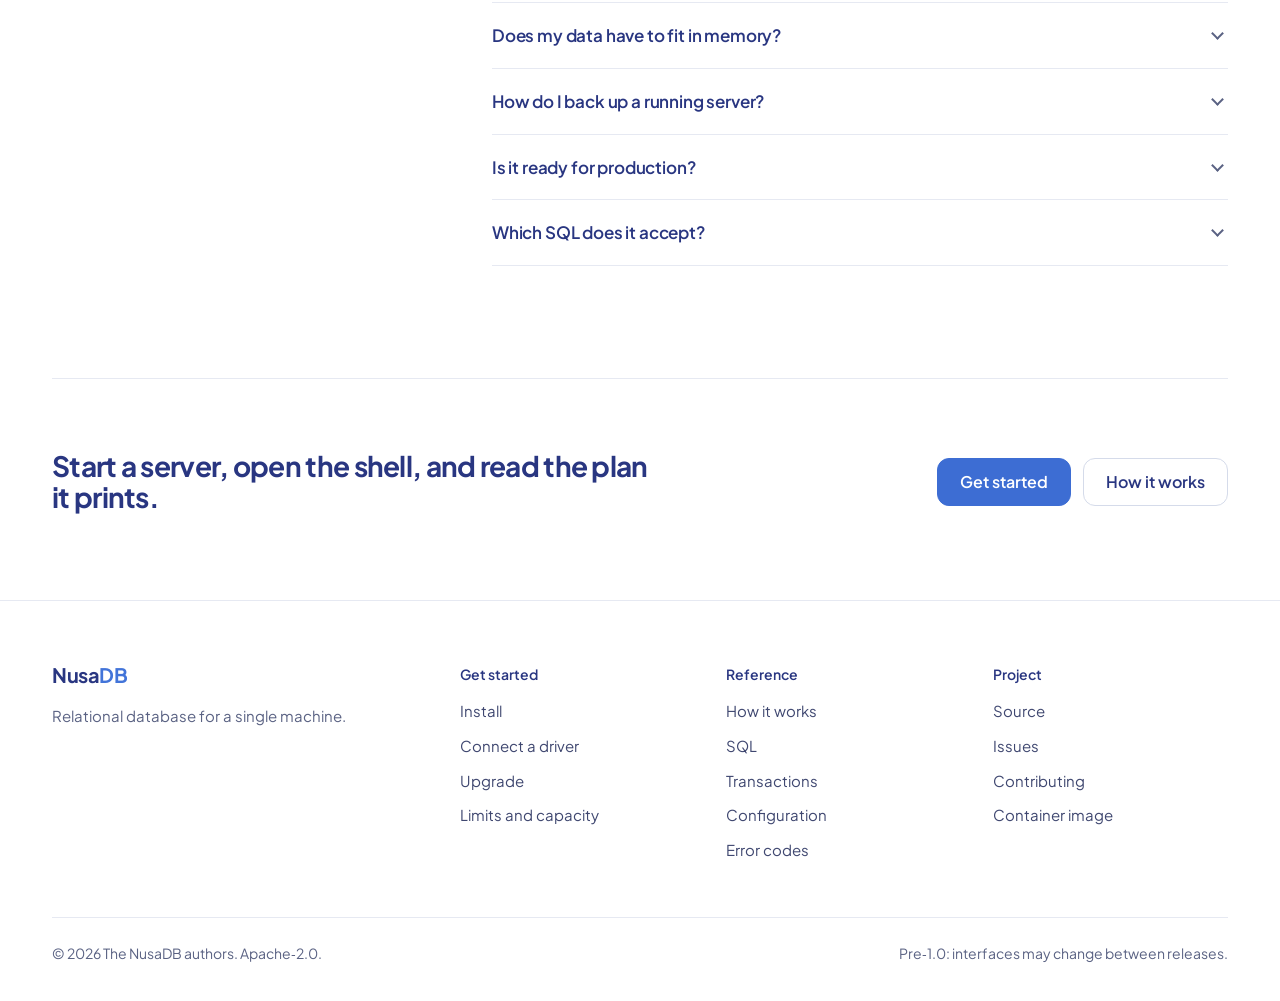
==== commit 2976b5b4: "Drop the old-versions part from the home page" ====
--- a/index.html
+++ b/index.html
@@ -252,7 +252,7 @@
   <div class="wrap sec-in">
     <div class="sec-head">
       <span class="eyebrow">Storage</span>
-      <h2 id="storage-title">The row is in the leaf. Its history is one pointer away.</h2>
+      <h2 id="storage-title">The row is in the leaf.</h2>
       <p class="lede">
         Tables are clustered B-link trees keyed by a row id the engine assigns, so a lookup ends at
         the leaf that holds the row, with no second hop into a separate heap. A reader that arrives
@@ -296,52 +296,6 @@
         </div>
         <figcaption id="fig2-cap"><b>Fig. 2</b>A leaf entry is the newest version of one row. Its 24-byte header decides visibility. A row too large for a leaf keeps a stub whose first 24 bytes are that header, with the rest in a chain of overflow pages, so a visibility check never reads the chain. Interior pages hold fixed 16-byte separator and child pairs.</figcaption>
       </figure>
-    <div class="pair">
-      <div>
-        <h3 class="sub-h">Old versions</h3>
-          <p>
-            An <code>UPDATE</code> moves the old header and tuple into an undo arena and writes the
-            new version into the leaf, pointing back at it. A <code>DELETE</code> stamps
-            <code>xmax</code> in place. A reader whose snapshot cannot see the leaf version walks
-            the chain newest first and takes the first version whose creator it can see.
-          </p>
-          <p>
-            A rolled-back transaction restores the previous leaf bytes and leaves no versions
-            behind, so visibility needs only the snapshot's set of active transactions, not a
-            commit log. Background purge frees arena slots no snapshot can reach.
-      </div>
-        <figure class="fig fig-narrow" aria-labelledby="fig3-cap">
-          <div class="fig-frame">
-            <div class="fig-head"><span><b>Fig. 3</b> &nbsp;Two readers, one row</span></div>
-<svg viewBox="0 0 560 330" role="img" aria-label="Diagram: the leaf holds version xmin 42 with qty 15 and an undo pointer to arena slot 19, which holds version xmin 17 with qty 10. A reader whose snapshot predates the commit of transaction 42 follows the pointer and reads qty 10; a later reader reads qty 15 from the leaf.">
-  <defs>
-    <marker id="ah3" viewBox="0 0 10 10" refX="9" refY="5" markerWidth="7" markerHeight="7" orient="auto-start-reverse"><path d="M0 0L10 5L0 10z" class="d-arrow"/></marker>
-    <marker id="ah3b" viewBox="0 0 10 10" refX="9" refY="5" markerWidth="7" markerHeight="7" orient="auto-start-reverse"><path d="M0 0L10 5L0 10z" class="d-arrow-brand"/></marker>
-  </defs>
-  <text class="d-txt-3" x="24" y="34">leaf, row 7</text>
-  <rect class="d-box-sig" x="24" y="44" width="70" height="44"/><text class="d-txt-3" x="32" y="62">xmin</text><text class="d-txt" x="32" y="80">42</text>
-  <rect class="d-box-sig" x="94" y="44" width="70" height="44"/><text class="d-txt-3" x="102" y="62">xmax</text><text class="d-txt" x="102" y="80">0</text>
-  <rect class="d-box-sig" x="164" y="44" width="70" height="44"/><text class="d-txt-3" x="172" y="62">undo</text><text class="d-txt" x="172" y="80">a19</text>
-  <rect class="d-box" x="234" y="44" width="100" height="44"/><text class="d-txt" x="246" y="71">qty=15</text>
-  <path class="d-line" d="M199 88 L 199 176" marker-end="url(#ah3)"/>
-  <text class="d-txt-3" x="24" y="174">undo arena, slot a19</text>
-  <rect class="d-box-2" x="24" y="184" width="70" height="44"/><text class="d-txt-3" x="32" y="202">xmin</text><text class="d-txt" x="32" y="220">17</text>
-  <rect class="d-box-2" x="94" y="184" width="70" height="44"/><text class="d-txt-3" x="102" y="202">xmax</text><text class="d-txt" x="102" y="220">0</text>
-  <rect class="d-box-2" x="164" y="184" width="70" height="44"/><text class="d-txt-3" x="172" y="202">undo</text><text class="d-txt" x="172" y="220">none</text>
-  <rect class="d-box-2" x="234" y="184" width="100" height="44"/><text class="d-txt" x="246" y="211">qty=10</text>
-  <!-- readers -->
-  <rect class="d-box-brand" x="410" y="44" width="130" height="44"/><text class="d-txt" x="420" y="63">reader B</text><text class="d-txt-3" x="420" y="80">sees 42 committed</text>
-  <path class="d-line-brand" d="M410 66 L 340 66" marker-end="url(#ah3b)"/>
-  <rect class="d-box-brand" x="410" y="184" width="130" height="44"/><text class="d-txt" x="420" y="203">reader A</text><text class="d-txt-3" x="420" y="220">snapshot before 42</text>
-  <path class="d-line-brand" d="M410 206 L 340 206" marker-end="url(#ah3b)"/>
-  <text class="d-txt-3" x="24" y="270">purge frees a19 once no open snapshot</text>
-  <text class="d-txt-3" x="24" y="286">can still need it; a long transaction</text>
-  <text class="d-txt-3" x="24" y="302">holds it back</text>
-</svg>
-          </div>
-          <figcaption id="fig3-cap"><b>Fig. 3</b>A plain <code>SELECT</code> takes no locks and never waits for a writer. Write conflicts do not wait either: a second writer on a locked row gets <code>40001</code> at once, so deadlocks cannot form.</figcaption>
-        </figure>
-    </div>
   </div>
 </section>
 
@@ -359,9 +313,9 @@
         caught, and a torn record at the end of the file ends the durable prefix cleanly.
       </p>
     </div>
-      <figure class="fig" aria-labelledby="fig4-cap">
+      <figure class="fig" aria-labelledby="fig3-cap">
         <div class="fig-frame">
-          <div class="fig-head"><span><b>Fig. 4</b> &nbsp;Log frame</span><span>btree.wal</span></div>
+          <div class="fig-head"><span><b>Fig. 3</b> &nbsp;Log frame</span><span>btree.wal</span></div>
           <div class="fig-scroll">
 <svg viewBox="0 0 1200 300" role="img" aria-label="Diagram of a log frame: lsn u64 at byte 0, len u32 at 8, crc32 at 12, body from 16. The CRC covers lsn, len and body. The body is a kind byte followed by the payload, stored as is up to 64 bytes and lz4-compressed above that. With encryption the body is a 12-byte nonce, AES-256-GCM-SIV ciphertext and a 16-byte tag, and the CRC is taken over the sealed bytes.">
   <text class="d-txt-3" x="40" y="36">0</text><text class="d-txt-3" x="280" y="36">8</text><text class="d-txt-3" x="420" y="36">12</text><text class="d-txt-3" x="560" y="36">16</text>
@@ -384,7 +338,7 @@
 </svg>
           </div>
         </div>
-        <figcaption id="fig4-cap"><b>Fig. 4</b>Compress, then encrypt, then checksum. With encryption on, a torn tail is still recognised without the key, and a frame whose CRC is intact but whose tag fails cannot come from a crash, so recovery refuses the log at that point instead of truncating it.</figcaption>
+        <figcaption id="fig3-cap"><b>Fig. 3</b>Compress, then encrypt, then checksum. With encryption on, a torn tail is still recognised without the key, and a frame whose CRC is intact but whose tag fails cannot come from a crash, so recovery refuses the log at that point instead of truncating it.</figcaption>
       </figure>
       <div class="facts">
         <div><b>64 MiB</b><span>log size at which the background worker checkpoints a database (<code>--checkpoint-threshold-bytes</code>)</span></div>
@@ -463,9 +417,9 @@
         be tested on its own. Storage code is also exercised against simulated disks that tear
         writes, fail <code>fsync</code> and lose power, replayable from a single seed.
       </p>
-        <figure class="fig fig-narrow" aria-labelledby="fig5-cap">
+        <figure class="fig fig-narrow" aria-labelledby="fig4-cap">
           <div class="fig-frame">
-            <div class="fig-head"><span><b>Fig. 5</b> &nbsp;Crates by layer</span></div>
+            <div class="fig-head"><span><b>Fig. 4</b> &nbsp;Crates by layer</span></div>
 <svg viewBox="0 0 520 600" role="img" aria-label="Seven stacked layers from client to files, each with its crate: nusadb-cli and drivers, nusadb-wire, nusadb-sql, transactions and storage in nusadb-btree, the log codec in nusadb-wal, and the data directory files. A query travels down to the storage engine; a commit travels on to the log and returns after fsync.">
   <defs>
     <marker id="ah5" viewBox="0 0 10 10" refX="9" refY="5" markerWidth="7" markerHeight="7" orient="auto-start-reverse"><path d="M0 0L10 5L0 10z" class="d-arrow-brand"/></marker>
@@ -488,7 +442,7 @@
   <text class="d-txt-sig" x="486" y="300" transform="rotate(90 486 300)" text-anchor="middle">COMMIT · fsync · ok</text>
 </svg>
           </div>
-          <figcaption id="fig5-cap"><b>Fig. 5</b>Crate names as they appear in the source tree. Rows travel as opaque bytes across the trait; the SQL layer owns their encoding.</figcaption>
+          <figcaption id="fig4-cap"><b>Fig. 4</b>Crate names as they appear in the source tree. Rows travel as opaque bytes across the trait; the SQL layer owns their encoding.</figcaption>
         </figure>
       </div>
         <ol class="layers">
